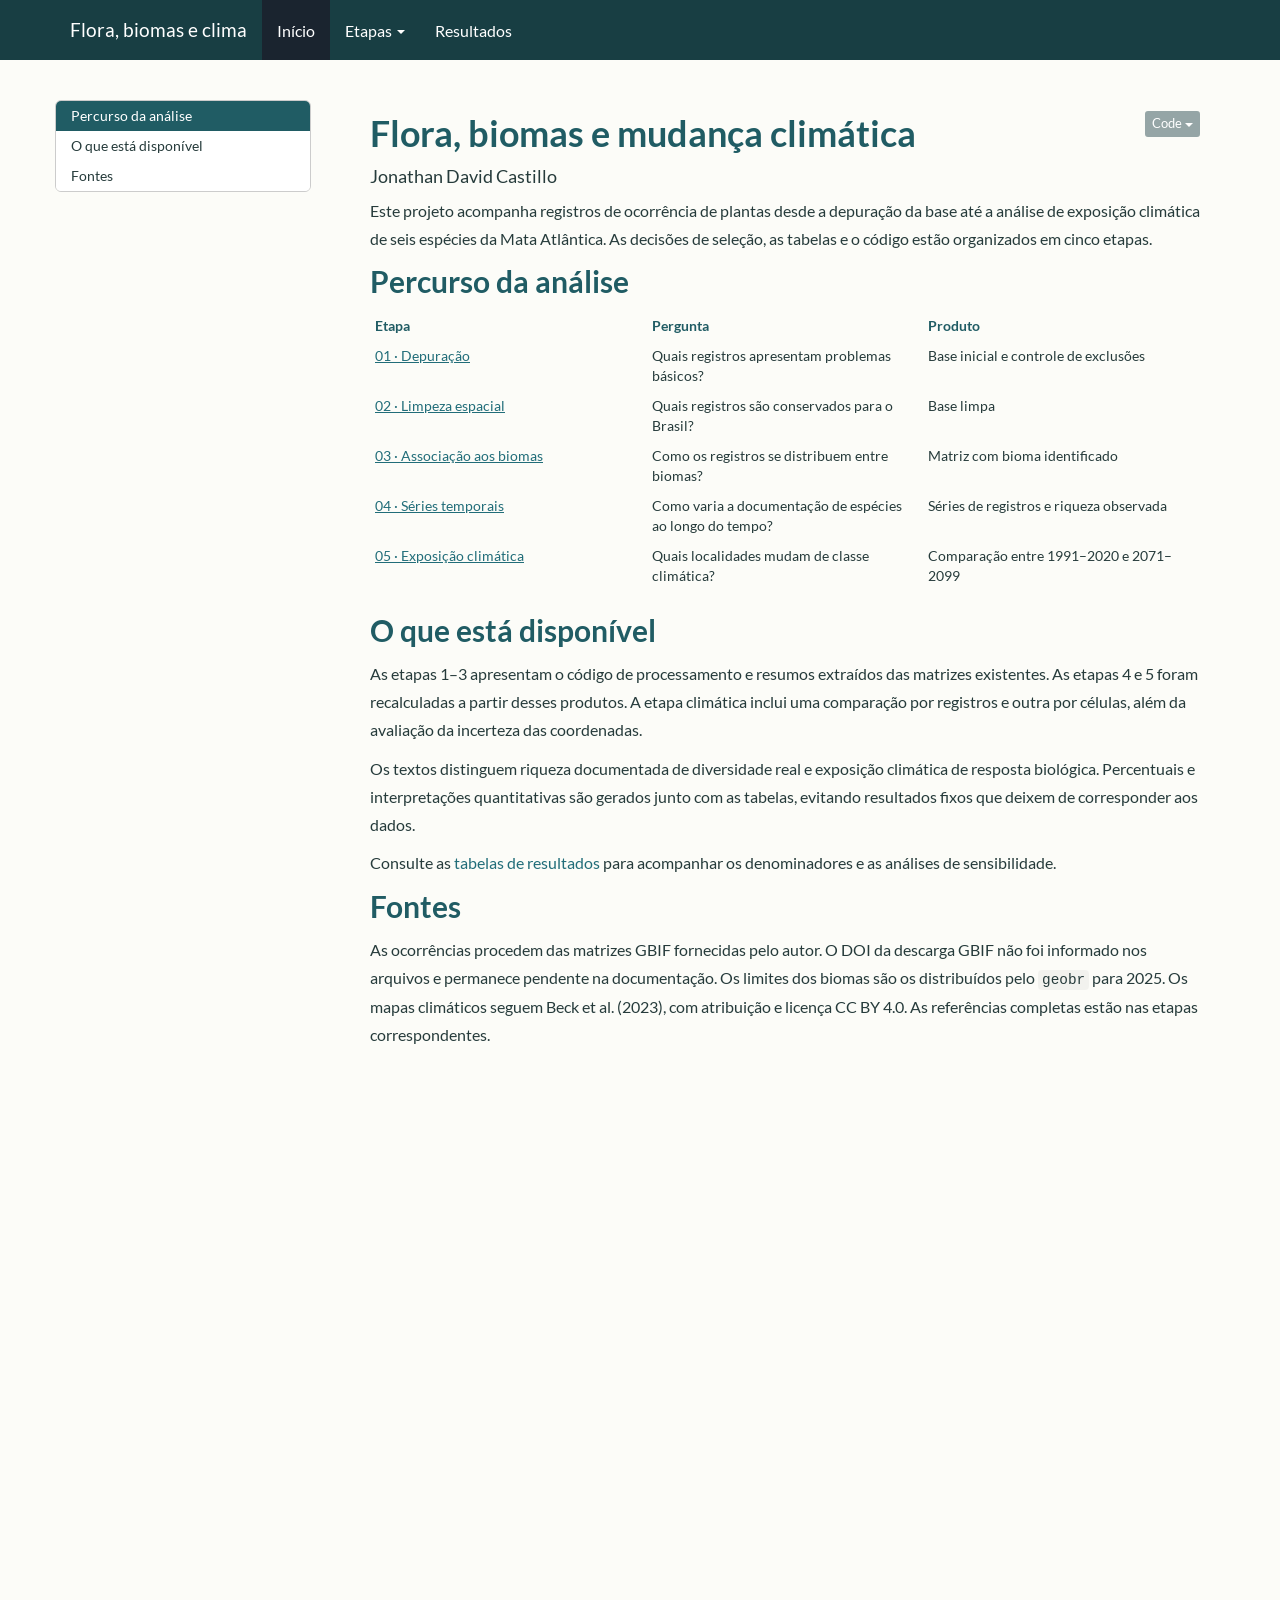
==== docs/index.html @ 3d8b02da "Versao inicial do projeto" ====
<!DOCTYPE html>

<html>

<head>

<meta charset="utf-8" />
<meta name="generator" content="pandoc" />
<meta http-equiv="X-UA-Compatible" content="IE=EDGE" />


<meta name="author" content="Jonathan David Castillo" />


<title>Flora, biomas e mudança climática</title>

<script>// Pandoc 2.9 adds attributes on both header and div. We remove the former (to
// be compatible with the behavior of Pandoc < 2.8).
document.addEventListener('DOMContentLoaded', function(e) {
  var hs = document.querySelectorAll("div.section[class*='level'] > :first-child");
  var i, h, a;
  for (i = 0; i < hs.length; i++) {
    h = hs[i];
    if (!/^h[1-6]$/i.test(h.tagName)) continue;  // it should be a header h1-h6
    a = h.attributes;
    while (a.length > 0) h.removeAttribute(a[0].name);
  }
});
</script>
<script>/*! jQuery v3.6.0 | (c) OpenJS Foundation and other contributors | jquery.org/license */
!function(e,t){"use strict";"object"==typeof module&&"object"==typeof module.exports?module.exports=e.document?t(e,!0):function(e){if(!e.document)throw new Error("jQuery requires a window with a document");return t(e)}:t(e)}("undefined"!=typeof window?window:this,function(C,e){"use strict";var t=[],r=Object.getPrototypeOf,s=t.slice,g=t.flat?function(e){return t.flat.call(e)}:function(e){return t.concat.apply([],e)},u=t.push,i=t.indexOf,n={},o=n.toString,v=n.hasOwnProperty,a=v.toString,l=a.call(Object),y={},m=function(e){return"function"==typeof e&&"number"!=typeof e.nodeType&&"function"!=typeof e.item},x=function(e){return null!=e&&e===e.window},E=C.document,c={type:!0,src:!0,nonce:!0,noModule:!0};function b(e,t,n){var r,i,o=(n=n||E).createElement("script");if(o.text=e,t)for(r in c)(i=t[r]||t.getAttribute&&t.getAttribute(r))&&o.setAttribute(r,i);n.head.appendChild(o).parentNode.removeChild(o)}function w(e){return null==e?e+"":"object"==typeof e||"function"==typeof e?n[o.call(e)]||"object":typeof e}var f="3.6.0",S=function(e,t){return new S.fn.init(e,t)};function p(e){var t=!!e&&"length"in e&&e.length,n=w(e);return!m(e)&&!x(e)&&("array"===n||0===t||"number"==typeof t&&0<t&&t-1 in e)}S.fn=S.prototype={jquery:f,constructor:S,length:0,toArray:function(){return s.call(this)},get:function(e){return null==e?s.call(this):e<0?this[e+this.length]:this[e]},pushStack:function(e){var t=S.merge(this.constructor(),e);return t.prevObject=this,t},each:function(e){return S.each(this,e)},map:function(n){return this.pushStack(S.map(this,function(e,t){return n.call(e,t,e)}))},slice:function(){return this.pushStack(s.apply(this,arguments))},first:function(){return this.eq(0)},last:function(){return this.eq(-1)},even:function(){return this.pushStack(S.grep(this,function(e,t){return(t+1)%2}))},odd:function(){return this.pushStack(S.grep(this,function(e,t){return t%2}))},eq:function(e){var t=this.length,n=+e+(e<0?t:0);return this.pushStack(0<=n&&n<t?[this[n]]:[])},end:function(){return this.prevObject||this.constructor()},push:u,sort:t.sort,splice:t.splice},S.extend=S.fn.extend=function(){var e,t,n,r,i,o,a=arguments[0]||{},s=1,u=arguments.length,l=!1;for("boolean"==typeof a&&(l=a,a=arguments[s]||{},s++),"object"==typeof a||m(a)||(a={}),s===u&&(a=this,s--);s<u;s++)if(null!=(e=arguments[s]))for(t in e)r=e[t],"__proto__"!==t&&a!==r&&(l&&r&&(S.isPlainObject(r)||(i=Array.isArray(r)))?(n=a[t],o=i&&!Array.isArray(n)?[]:i||S.isPlainObject(n)?n:{},i=!1,a[t]=S.extend(l,o,r)):void 0!==r&&(a[t]=r));return a},S.extend({expando:"jQuery"+(f+Math.random()).replace(/\D/g,""),isReady:!0,error:function(e){throw new Error(e)},noop:function(){},isPlainObject:function(e){var t,n;return!(!e||"[object Object]"!==o.call(e))&&(!(t=r(e))||"function"==typeof(n=v.call(t,"constructor")&&t.constructor)&&a.call(n)===l)},isEmptyObject:function(e){var t;for(t in e)return!1;return!0},globalEval:function(e,t,n){b(e,{nonce:t&&t.nonce},n)},each:function(e,t){var n,r=0;if(p(e)){for(n=e.length;r<n;r++)if(!1===t.call(e[r],r,e[r]))break}else for(r in e)if(!1===t.call(e[r],r,e[r]))break;return e},makeArray:function(e,t){var n=t||[];return null!=e&&(p(Object(e))?S.merge(n,"string"==typeof e?[e]:e):u.call(n,e)),n},inArray:function(e,t,n){return null==t?-1:i.call(t,e,n)},merge:function(e,t){for(var n=+t.length,r=0,i=e.length;r<n;r++)e[i++]=t[r];return e.length=i,e},grep:function(e,t,n){for(var r=[],i=0,o=e.length,a=!n;i<o;i++)!t(e[i],i)!==a&&r.push(e[i]);return r},map:function(e,t,n){var r,i,o=0,a=[];if(p(e))for(r=e.length;o<r;o++)null!=(i=t(e[o],o,n))&&a.push(i);else for(o in e)null!=(i=t(e[o],o,n))&&a.push(i);return g(a)},guid:1,support:y}),"function"==typeof Symbol&&(S.fn[Symbol.iterator]=t[Symbol.iterator]),S.each("Boolean Number String Function Array Date RegExp Object Error Symbol".split(" "),function(e,t){n["[object "+t+"]"]=t.toLowerCase()});var d=function(n){var e,d,b,o,i,h,f,g,w,u,l,T,C,a,E,v,s,c,y,S="sizzle"+1*new Date,p=n.document,k=0,r=0,m=ue(),x=ue(),A=ue(),N=ue(),j=function(e,t){return e===t&&(l=!0),0},D={}.hasOwnProperty,t=[],q=t.pop,L=t.push,H=t.push,O=t.slice,P=function(e,t){for(var n=0,r=e.length;n<r;n++)if(e[n]===t)return n;return-1},R="checked|selected|async|autofocus|autoplay|controls|defer|disabled|hidden|ismap|loop|multiple|open|readonly|required|scoped",M="[\\x20\\t\\r\\n\\f]",I="(?:\\\\[\\da-fA-F]{1,6}"+M+"?|\\\\[^\\r\\n\\f]|[\\w-]|[^\0-\\x7f])+",W="\\["+M+"*("+I+")(?:"+M+"*([*^$|!~]?=)"+M+"*(?:'((?:\\\\.|[^\\\\'])*)'|\"((?:\\\\.|[^\\\\\"])*)\"|("+I+"))|)"+M+"*\\]",F=":("+I+")(?:\\((('((?:\\\\.|[^\\\\'])*)'|\"((?:\\\\.|[^\\\\\"])*)\")|((?:\\\\.|[^\\\\()[\\]]|"+W+")*)|.*)\\)|)",B=new RegExp(M+"+","g"),$=new RegExp("^"+M+"+|((?:^|[^\\\\])(?:\\\\.)*)"+M+"+$","g"),_=new RegExp("^"+M+"*,"+M+"*"),z=new RegExp("^"+M+"*([>+~]|"+M+")"+M+"*"),U=new RegExp(M+"|>"),X=new RegExp(F),V=new RegExp("^"+I+"$"),G={ID:new RegExp("^#("+I+")"),CLASS:new RegExp("^\\.("+I+")"),TAG:new RegExp("^("+I+"|[*])"),ATTR:new RegExp("^"+W),PSEUDO:new RegExp("^"+F),CHILD:new RegExp("^:(only|first|last|nth|nth-last)-(child|of-type)(?:\\("+M+"*(even|odd|(([+-]|)(\\d*)n|)"+M+"*(?:([+-]|)"+M+"*(\\d+)|))"+M+"*\\)|)","i"),bool:new RegExp("^(?:"+R+")$","i"),needsContext:new RegExp("^"+M+"*[>+~]|:(even|odd|eq|gt|lt|nth|first|last)(?:\\("+M+"*((?:-\\d)?\\d*)"+M+"*\\)|)(?=[^-]|$)","i")},Y=/HTML$/i,Q=/^(?:input|select|textarea|button)$/i,J=/^h\d$/i,K=/^[^{]+\{\s*\[native \w/,Z=/^(?:#([\w-]+)|(\w+)|\.([\w-]+))$/,ee=/[+~]/,te=new RegExp("\\\\[\\da-fA-F]{1,6}"+M+"?|\\\\([^\\r\\n\\f])","g"),ne=function(e,t){var n="0x"+e.slice(1)-65536;return t||(n<0?String.fromCharCode(n+65536):String.fromCharCode(n>>10|55296,1023&n|56320))},re=/([\0-\x1f\x7f]|^-?\d)|^-$|[^\0-\x1f\x7f-\uFFFF\w-]/g,ie=function(e,t){return t?"\0"===e?"\ufffd":e.slice(0,-1)+"\\"+e.charCodeAt(e.length-1).toString(16)+" ":"\\"+e},oe=function(){T()},ae=be(function(e){return!0===e.disabled&&"fieldset"===e.nodeName.toLowerCase()},{dir:"parentNode",next:"legend"});try{H.apply(t=O.call(p.childNodes),p.childNodes),t[p.childNodes.length].nodeType}catch(e){H={apply:t.length?function(e,t){L.apply(e,O.call(t))}:function(e,t){var n=e.length,r=0;while(e[n++]=t[r++]);e.length=n-1}}}function se(t,e,n,r){var i,o,a,s,u,l,c,f=e&&e.ownerDocument,p=e?e.nodeType:9;if(n=n||[],"string"!=typeof t||!t||1!==p&&9!==p&&11!==p)return n;if(!r&&(T(e),e=e||C,E)){if(11!==p&&(u=Z.exec(t)))if(i=u[1]){if(9===p){if(!(a=e.getElementById(i)))return n;if(a.id===i)return n.push(a),n}else if(f&&(a=f.getElementById(i))&&y(e,a)&&a.id===i)return n.push(a),n}else{if(u[2])return H.apply(n,e.getElementsByTagName(t)),n;if((i=u[3])&&d.getElementsByClassName&&e.getElementsByClassName)return H.apply(n,e.getElementsByClassName(i)),n}if(d.qsa&&!N[t+" "]&&(!v||!v.test(t))&&(1!==p||"object"!==e.nodeName.toLowerCase())){if(c=t,f=e,1===p&&(U.test(t)||z.test(t))){(f=ee.test(t)&&ye(e.parentNode)||e)===e&&d.scope||((s=e.getAttribute("id"))?s=s.replace(re,ie):e.setAttribute("id",s=S)),o=(l=h(t)).length;while(o--)l[o]=(s?"#"+s:":scope")+" "+xe(l[o]);c=l.join(",")}try{return H.apply(n,f.querySelectorAll(c)),n}catch(e){N(t,!0)}finally{s===S&&e.removeAttribute("id")}}}return g(t.replace($,"$1"),e,n,r)}function ue(){var r=[];return function e(t,n){return r.push(t+" ")>b.cacheLength&&delete e[r.shift()],e[t+" "]=n}}function le(e){return e[S]=!0,e}function ce(e){var t=C.createElement("fieldset");try{return!!e(t)}catch(e){return!1}finally{t.parentNode&&t.parentNode.removeChild(t),t=null}}function fe(e,t){var n=e.split("|"),r=n.length;while(r--)b.attrHandle[n[r]]=t}function pe(e,t){var n=t&&e,r=n&&1===e.nodeType&&1===t.nodeType&&e.sourceIndex-t.sourceIndex;if(r)return r;if(n)while(n=n.nextSibling)if(n===t)return-1;return e?1:-1}function de(t){return function(e){return"input"===e.nodeName.toLowerCase()&&e.type===t}}function he(n){return function(e){var t=e.nodeName.toLowerCase();return("input"===t||"button"===t)&&e.type===n}}function ge(t){return function(e){return"form"in e?e.parentNode&&!1===e.disabled?"label"in e?"label"in e.parentNode?e.parentNode.disabled===t:e.disabled===t:e.isDisabled===t||e.isDisabled!==!t&&ae(e)===t:e.disabled===t:"label"in e&&e.disabled===t}}function ve(a){return le(function(o){return o=+o,le(function(e,t){var n,r=a([],e.length,o),i=r.length;while(i--)e[n=r[i]]&&(e[n]=!(t[n]=e[n]))})})}function ye(e){return e&&"undefined"!=typeof e.getElementsByTagName&&e}for(e in d=se.support={},i=se.isXML=function(e){var t=e&&e.namespaceURI,n=e&&(e.ownerDocument||e).documentElement;return!Y.test(t||n&&n.nodeName||"HTML")},T=se.setDocument=function(e){var t,n,r=e?e.ownerDocument||e:p;return r!=C&&9===r.nodeType&&r.documentElement&&(a=(C=r).documentElement,E=!i(C),p!=C&&(n=C.defaultView)&&n.top!==n&&(n.addEventListener?n.addEventListener("unload",oe,!1):n.attachEvent&&n.attachEvent("onunload",oe)),d.scope=ce(function(e){return a.appendChild(e).appendChild(C.createElement("div")),"undefined"!=typeof e.querySelectorAll&&!e.querySelectorAll(":scope fieldset div").length}),d.attributes=ce(function(e){return e.className="i",!e.getAttribute("className")}),d.getElementsByTagName=ce(function(e){return e.appendChild(C.createComment("")),!e.getElementsByTagName("*").length}),d.getElementsByClassName=K.test(C.getElementsByClassName),d.getById=ce(function(e){return a.appendChild(e).id=S,!C.getElementsByName||!C.getElementsByName(S).length}),d.getById?(b.filter.ID=function(e){var t=e.replace(te,ne);return function(e){return e.getAttribute("id")===t}},b.find.ID=function(e,t){if("undefined"!=typeof t.getElementById&&E){var n=t.getElementById(e);return n?[n]:[]}}):(b.filter.ID=function(e){var n=e.replace(te,ne);return function(e){var t="undefined"!=typeof e.getAttributeNode&&e.getAttributeNode("id");return t&&t.value===n}},b.find.ID=function(e,t){if("undefined"!=typeof t.getElementById&&E){var n,r,i,o=t.getElementById(e);if(o){if((n=o.getAttributeNode("id"))&&n.value===e)return[o];i=t.getElementsByName(e),r=0;while(o=i[r++])if((n=o.getAttributeNode("id"))&&n.value===e)return[o]}return[]}}),b.find.TAG=d.getElementsByTagName?function(e,t){return"undefined"!=typeof t.getElementsByTagName?t.getElementsByTagName(e):d.qsa?t.querySelectorAll(e):void 0}:function(e,t){var n,r=[],i=0,o=t.getElementsByTagName(e);if("*"===e){while(n=o[i++])1===n.nodeType&&r.push(n);return r}return o},b.find.CLASS=d.getElementsByClassName&&function(e,t){if("undefined"!=typeof t.getElementsByClassName&&E)return t.getElementsByClassName(e)},s=[],v=[],(d.qsa=K.test(C.querySelectorAll))&&(ce(function(e){var t;a.appendChild(e).innerHTML="<a id='"+S+"'></a><select id='"+S+"-\r\\' msallowcapture=''><option selected=''></option></select>",e.querySelectorAll("[msallowcapture^='']").length&&v.push("[*^$]="+M+"*(?:''|\"\")"),e.querySelectorAll("[selected]").length||v.push("\\["+M+"*(?:value|"+R+")"),e.querySelectorAll("[id~="+S+"-]").length||v.push("~="),(t=C.createElement("input")).setAttribute("name",""),e.appendChild(t),e.querySelectorAll("[name='']").length||v.push("\\["+M+"*name"+M+"*="+M+"*(?:''|\"\")"),e.querySelectorAll(":checked").length||v.push(":checked"),e.querySelectorAll("a#"+S+"+*").length||v.push(".#.+[+~]"),e.querySelectorAll("\\\f"),v.push("[\\r\\n\\f]")}),ce(function(e){e.innerHTML="<a href='' disabled='disabled'></a><select disabled='disabled'><option/></select>";var t=C.createElement("input");t.setAttribute("type","hidden"),e.appendChild(t).setAttribute("name","D"),e.querySelectorAll("[name=d]").length&&v.push("name"+M+"*[*^$|!~]?="),2!==e.querySelectorAll(":enabled").length&&v.push(":enabled",":disabled"),a.appendChild(e).disabled=!0,2!==e.querySelectorAll(":disabled").length&&v.push(":enabled",":disabled"),e.querySelectorAll("*,:x"),v.push(",.*:")})),(d.matchesSelector=K.test(c=a.matches||a.webkitMatchesSelector||a.mozMatchesSelector||a.oMatchesSelector||a.msMatchesSelector))&&ce(function(e){d.disconnectedMatch=c.call(e,"*"),c.call(e,"[s!='']:x"),s.push("!=",F)}),v=v.length&&new RegExp(v.join("|")),s=s.length&&new RegExp(s.join("|")),t=K.test(a.compareDocumentPosition),y=t||K.test(a.contains)?function(e,t){var n=9===e.nodeType?e.documentElement:e,r=t&&t.parentNode;return e===r||!(!r||1!==r.nodeType||!(n.contains?n.contains(r):e.compareDocumentPosition&&16&e.compareDocumentPosition(r)))}:function(e,t){if(t)while(t=t.parentNode)if(t===e)return!0;return!1},j=t?function(e,t){if(e===t)return l=!0,0;var n=!e.compareDocumentPosition-!t.compareDocumentPosition;return n||(1&(n=(e.ownerDocument||e)==(t.ownerDocument||t)?e.compareDocumentPosition(t):1)||!d.sortDetached&&t.compareDocumentPosition(e)===n?e==C||e.ownerDocument==p&&y(p,e)?-1:t==C||t.ownerDocument==p&&y(p,t)?1:u?P(u,e)-P(u,t):0:4&n?-1:1)}:function(e,t){if(e===t)return l=!0,0;var n,r=0,i=e.parentNode,o=t.parentNode,a=[e],s=[t];if(!i||!o)return e==C?-1:t==C?1:i?-1:o?1:u?P(u,e)-P(u,t):0;if(i===o)return pe(e,t);n=e;while(n=n.parentNode)a.unshift(n);n=t;while(n=n.parentNode)s.unshift(n);while(a[r]===s[r])r++;return r?pe(a[r],s[r]):a[r]==p?-1:s[r]==p?1:0}),C},se.matches=function(e,t){return se(e,null,null,t)},se.matchesSelector=function(e,t){if(T(e),d.matchesSelector&&E&&!N[t+" "]&&(!s||!s.test(t))&&(!v||!v.test(t)))try{var n=c.call(e,t);if(n||d.disconnectedMatch||e.document&&11!==e.document.nodeType)return n}catch(e){N(t,!0)}return 0<se(t,C,null,[e]).length},se.contains=function(e,t){return(e.ownerDocument||e)!=C&&T(e),y(e,t)},se.attr=function(e,t){(e.ownerDocument||e)!=C&&T(e);var n=b.attrHandle[t.toLowerCase()],r=n&&D.call(b.attrHandle,t.toLowerCase())?n(e,t,!E):void 0;return void 0!==r?r:d.attributes||!E?e.getAttribute(t):(r=e.getAttributeNode(t))&&r.specified?r.value:null},se.escape=function(e){return(e+"").replace(re,ie)},se.error=function(e){throw new Error("Syntax error, unrecognized expression: "+e)},se.uniqueSort=function(e){var t,n=[],r=0,i=0;if(l=!d.detectDuplicates,u=!d.sortStable&&e.slice(0),e.sort(j),l){while(t=e[i++])t===e[i]&&(r=n.push(i));while(r--)e.splice(n[r],1)}return u=null,e},o=se.getText=function(e){var t,n="",r=0,i=e.nodeType;if(i){if(1===i||9===i||11===i){if("string"==typeof e.textContent)return e.textContent;for(e=e.firstChild;e;e=e.nextSibling)n+=o(e)}else if(3===i||4===i)return e.nodeValue}else while(t=e[r++])n+=o(t);return n},(b=se.selectors={cacheLength:50,createPseudo:le,match:G,attrHandle:{},find:{},relative:{">":{dir:"parentNode",first:!0}," ":{dir:"parentNode"},"+":{dir:"previousSibling",first:!0},"~":{dir:"previousSibling"}},preFilter:{ATTR:function(e){return e[1]=e[1].replace(te,ne),e[3]=(e[3]||e[4]||e[5]||"").replace(te,ne),"~="===e[2]&&(e[3]=" "+e[3]+" "),e.slice(0,4)},CHILD:function(e){return e[1]=e[1].toLowerCase(),"nth"===e[1].slice(0,3)?(e[3]||se.error(e[0]),e[4]=+(e[4]?e[5]+(e[6]||1):2*("even"===e[3]||"odd"===e[3])),e[5]=+(e[7]+e[8]||"odd"===e[3])):e[3]&&se.error(e[0]),e},PSEUDO:function(e){var t,n=!e[6]&&e[2];return G.CHILD.test(e[0])?null:(e[3]?e[2]=e[4]||e[5]||"":n&&X.test(n)&&(t=h(n,!0))&&(t=n.indexOf(")",n.length-t)-n.length)&&(e[0]=e[0].slice(0,t),e[2]=n.slice(0,t)),e.slice(0,3))}},filter:{TAG:function(e){var t=e.replace(te,ne).toLowerCase();return"*"===e?function(){return!0}:function(e){return e.nodeName&&e.nodeName.toLowerCase()===t}},CLASS:function(e){var t=m[e+" "];return t||(t=new RegExp("(^|"+M+")"+e+"("+M+"|$)"))&&m(e,function(e){return t.test("string"==typeof e.className&&e.className||"undefined"!=typeof e.getAttribute&&e.getAttribute("class")||"")})},ATTR:function(n,r,i){return function(e){var t=se.attr(e,n);return null==t?"!="===r:!r||(t+="","="===r?t===i:"!="===r?t!==i:"^="===r?i&&0===t.indexOf(i):"*="===r?i&&-1<t.indexOf(i):"$="===r?i&&t.slice(-i.length)===i:"~="===r?-1<(" "+t.replace(B," ")+" ").indexOf(i):"|="===r&&(t===i||t.slice(0,i.length+1)===i+"-"))}},CHILD:function(h,e,t,g,v){var y="nth"!==h.slice(0,3),m="last"!==h.slice(-4),x="of-type"===e;return 1===g&&0===v?function(e){return!!e.parentNode}:function(e,t,n){var r,i,o,a,s,u,l=y!==m?"nextSibling":"previousSibling",c=e.parentNode,f=x&&e.nodeName.toLowerCase(),p=!n&&!x,d=!1;if(c){if(y){while(l){a=e;while(a=a[l])if(x?a.nodeName.toLowerCase()===f:1===a.nodeType)return!1;u=l="only"===h&&!u&&"nextSibling"}return!0}if(u=[m?c.firstChild:c.lastChild],m&&p){d=(s=(r=(i=(o=(a=c)[S]||(a[S]={}))[a.uniqueID]||(o[a.uniqueID]={}))[h]||[])[0]===k&&r[1])&&r[2],a=s&&c.childNodes[s];while(a=++s&&a&&a[l]||(d=s=0)||u.pop())if(1===a.nodeType&&++d&&a===e){i[h]=[k,s,d];break}}else if(p&&(d=s=(r=(i=(o=(a=e)[S]||(a[S]={}))[a.uniqueID]||(o[a.uniqueID]={}))[h]||[])[0]===k&&r[1]),!1===d)while(a=++s&&a&&a[l]||(d=s=0)||u.pop())if((x?a.nodeName.toLowerCase()===f:1===a.nodeType)&&++d&&(p&&((i=(o=a[S]||(a[S]={}))[a.uniqueID]||(o[a.uniqueID]={}))[h]=[k,d]),a===e))break;return(d-=v)===g||d%g==0&&0<=d/g}}},PSEUDO:function(e,o){var t,a=b.pseudos[e]||b.setFilters[e.toLowerCase()]||se.error("unsupported pseudo: "+e);return a[S]?a(o):1<a.length?(t=[e,e,"",o],b.setFilters.hasOwnProperty(e.toLowerCase())?le(function(e,t){var n,r=a(e,o),i=r.length;while(i--)e[n=P(e,r[i])]=!(t[n]=r[i])}):function(e){return a(e,0,t)}):a}},pseudos:{not:le(function(e){var r=[],i=[],s=f(e.replace($,"$1"));return s[S]?le(function(e,t,n,r){var i,o=s(e,null,r,[]),a=e.length;while(a--)(i=o[a])&&(e[a]=!(t[a]=i))}):function(e,t,n){return r[0]=e,s(r,null,n,i),r[0]=null,!i.pop()}}),has:le(function(t){return function(e){return 0<se(t,e).length}}),contains:le(function(t){return t=t.replace(te,ne),function(e){return-1<(e.textContent||o(e)).indexOf(t)}}),lang:le(function(n){return V.test(n||"")||se.error("unsupported lang: "+n),n=n.replace(te,ne).toLowerCase(),function(e){var t;do{if(t=E?e.lang:e.getAttribute("xml:lang")||e.getAttribute("lang"))return(t=t.toLowerCase())===n||0===t.indexOf(n+"-")}while((e=e.parentNode)&&1===e.nodeType);return!1}}),target:function(e){var t=n.location&&n.location.hash;return t&&t.slice(1)===e.id},root:function(e){return e===a},focus:function(e){return e===C.activeElement&&(!C.hasFocus||C.hasFocus())&&!!(e.type||e.href||~e.tabIndex)},enabled:ge(!1),disabled:ge(!0),checked:function(e){var t=e.nodeName.toLowerCase();return"input"===t&&!!e.checked||"option"===t&&!!e.selected},selected:function(e){return e.parentNode&&e.parentNode.selectedIndex,!0===e.selected},empty:function(e){for(e=e.firstChild;e;e=e.nextSibling)if(e.nodeType<6)return!1;return!0},parent:function(e){return!b.pseudos.empty(e)},header:function(e){return J.test(e.nodeName)},input:function(e){return Q.test(e.nodeName)},button:function(e){var t=e.nodeName.toLowerCase();return"input"===t&&"button"===e.type||"button"===t},text:function(e){var t;return"input"===e.nodeName.toLowerCase()&&"text"===e.type&&(null==(t=e.getAttribute("type"))||"text"===t.toLowerCase())},first:ve(function(){return[0]}),last:ve(function(e,t){return[t-1]}),eq:ve(function(e,t,n){return[n<0?n+t:n]}),even:ve(function(e,t){for(var n=0;n<t;n+=2)e.push(n);return e}),odd:ve(function(e,t){for(var n=1;n<t;n+=2)e.push(n);return e}),lt:ve(function(e,t,n){for(var r=n<0?n+t:t<n?t:n;0<=--r;)e.push(r);return e}),gt:ve(function(e,t,n){for(var r=n<0?n+t:n;++r<t;)e.push(r);return e})}}).pseudos.nth=b.pseudos.eq,{radio:!0,checkbox:!0,file:!0,password:!0,image:!0})b.pseudos[e]=de(e);for(e in{submit:!0,reset:!0})b.pseudos[e]=he(e);function me(){}function xe(e){for(var t=0,n=e.length,r="";t<n;t++)r+=e[t].value;return r}function be(s,e,t){var u=e.dir,l=e.next,c=l||u,f=t&&"parentNode"===c,p=r++;return e.first?function(e,t,n){while(e=e[u])if(1===e.nodeType||f)return s(e,t,n);return!1}:function(e,t,n){var r,i,o,a=[k,p];if(n){while(e=e[u])if((1===e.nodeType||f)&&s(e,t,n))return!0}else while(e=e[u])if(1===e.nodeType||f)if(i=(o=e[S]||(e[S]={}))[e.uniqueID]||(o[e.uniqueID]={}),l&&l===e.nodeName.toLowerCase())e=e[u]||e;else{if((r=i[c])&&r[0]===k&&r[1]===p)return a[2]=r[2];if((i[c]=a)[2]=s(e,t,n))return!0}return!1}}function we(i){return 1<i.length?function(e,t,n){var r=i.length;while(r--)if(!i[r](e,t,n))return!1;return!0}:i[0]}function Te(e,t,n,r,i){for(var o,a=[],s=0,u=e.length,l=null!=t;s<u;s++)(o=e[s])&&(n&&!n(o,r,i)||(a.push(o),l&&t.push(s)));return a}function Ce(d,h,g,v,y,e){return v&&!v[S]&&(v=Ce(v)),y&&!y[S]&&(y=Ce(y,e)),le(function(e,t,n,r){var i,o,a,s=[],u=[],l=t.length,c=e||function(e,t,n){for(var r=0,i=t.length;r<i;r++)se(e,t[r],n);return n}(h||"*",n.nodeType?[n]:n,[]),f=!d||!e&&h?c:Te(c,s,d,n,r),p=g?y||(e?d:l||v)?[]:t:f;if(g&&g(f,p,n,r),v){i=Te(p,u),v(i,[],n,r),o=i.length;while(o--)(a=i[o])&&(p[u[o]]=!(f[u[o]]=a))}if(e){if(y||d){if(y){i=[],o=p.length;while(o--)(a=p[o])&&i.push(f[o]=a);y(null,p=[],i,r)}o=p.length;while(o--)(a=p[o])&&-1<(i=y?P(e,a):s[o])&&(e[i]=!(t[i]=a))}}else p=Te(p===t?p.splice(l,p.length):p),y?y(null,t,p,r):H.apply(t,p)})}function Ee(e){for(var i,t,n,r=e.length,o=b.relative[e[0].type],a=o||b.relative[" "],s=o?1:0,u=be(function(e){return e===i},a,!0),l=be(function(e){return-1<P(i,e)},a,!0),c=[function(e,t,n){var r=!o&&(n||t!==w)||((i=t).nodeType?u(e,t,n):l(e,t,n));return i=null,r}];s<r;s++)if(t=b.relative[e[s].type])c=[be(we(c),t)];else{if((t=b.filter[e[s].type].apply(null,e[s].matches))[S]){for(n=++s;n<r;n++)if(b.relative[e[n].type])break;return Ce(1<s&&we(c),1<s&&xe(e.slice(0,s-1).concat({value:" "===e[s-2].type?"*":""})).replace($,"$1"),t,s<n&&Ee(e.slice(s,n)),n<r&&Ee(e=e.slice(n)),n<r&&xe(e))}c.push(t)}return we(c)}return me.prototype=b.filters=b.pseudos,b.setFilters=new me,h=se.tokenize=function(e,t){var n,r,i,o,a,s,u,l=x[e+" "];if(l)return t?0:l.slice(0);a=e,s=[],u=b.preFilter;while(a){for(o in n&&!(r=_.exec(a))||(r&&(a=a.slice(r[0].length)||a),s.push(i=[])),n=!1,(r=z.exec(a))&&(n=r.shift(),i.push({value:n,type:r[0].replace($," ")}),a=a.slice(n.length)),b.filter)!(r=G[o].exec(a))||u[o]&&!(r=u[o](r))||(n=r.shift(),i.push({value:n,type:o,matches:r}),a=a.slice(n.length));if(!n)break}return t?a.length:a?se.error(e):x(e,s).slice(0)},f=se.compile=function(e,t){var n,v,y,m,x,r,i=[],o=[],a=A[e+" "];if(!a){t||(t=h(e)),n=t.length;while(n--)(a=Ee(t[n]))[S]?i.push(a):o.push(a);(a=A(e,(v=o,m=0<(y=i).length,x=0<v.length,r=function(e,t,n,r,i){var o,a,s,u=0,l="0",c=e&&[],f=[],p=w,d=e||x&&b.find.TAG("*",i),h=k+=null==p?1:Math.random()||.1,g=d.length;for(i&&(w=t==C||t||i);l!==g&&null!=(o=d[l]);l++){if(x&&o){a=0,t||o.ownerDocument==C||(T(o),n=!E);while(s=v[a++])if(s(o,t||C,n)){r.push(o);break}i&&(k=h)}m&&((o=!s&&o)&&u--,e&&c.push(o))}if(u+=l,m&&l!==u){a=0;while(s=y[a++])s(c,f,t,n);if(e){if(0<u)while(l--)c[l]||f[l]||(f[l]=q.call(r));f=Te(f)}H.apply(r,f),i&&!e&&0<f.length&&1<u+y.length&&se.uniqueSort(r)}return i&&(k=h,w=p),c},m?le(r):r))).selector=e}return a},g=se.select=function(e,t,n,r){var i,o,a,s,u,l="function"==typeof e&&e,c=!r&&h(e=l.selector||e);if(n=n||[],1===c.length){if(2<(o=c[0]=c[0].slice(0)).length&&"ID"===(a=o[0]).type&&9===t.nodeType&&E&&b.relative[o[1].type]){if(!(t=(b.find.ID(a.matches[0].replace(te,ne),t)||[])[0]))return n;l&&(t=t.parentNode),e=e.slice(o.shift().value.length)}i=G.needsContext.test(e)?0:o.length;while(i--){if(a=o[i],b.relative[s=a.type])break;if((u=b.find[s])&&(r=u(a.matches[0].replace(te,ne),ee.test(o[0].type)&&ye(t.parentNode)||t))){if(o.splice(i,1),!(e=r.length&&xe(o)))return H.apply(n,r),n;break}}}return(l||f(e,c))(r,t,!E,n,!t||ee.test(e)&&ye(t.parentNode)||t),n},d.sortStable=S.split("").sort(j).join("")===S,d.detectDuplicates=!!l,T(),d.sortDetached=ce(function(e){return 1&e.compareDocumentPosition(C.createElement("fieldset"))}),ce(function(e){return e.innerHTML="<a href='#'></a>","#"===e.firstChild.getAttribute("href")})||fe("type|href|height|width",function(e,t,n){if(!n)return e.getAttribute(t,"type"===t.toLowerCase()?1:2)}),d.attributes&&ce(function(e){return e.innerHTML="<input/>",e.firstChild.setAttribute("value",""),""===e.firstChild.getAttribute("value")})||fe("value",function(e,t,n){if(!n&&"input"===e.nodeName.toLowerCase())return e.defaultValue}),ce(function(e){return null==e.getAttribute("disabled")})||fe(R,function(e,t,n){var r;if(!n)return!0===e[t]?t.toLowerCase():(r=e.getAttributeNode(t))&&r.specified?r.value:null}),se}(C);S.find=d,S.expr=d.selectors,S.expr[":"]=S.expr.pseudos,S.uniqueSort=S.unique=d.uniqueSort,S.text=d.getText,S.isXMLDoc=d.isXML,S.contains=d.contains,S.escapeSelector=d.escape;var h=function(e,t,n){var r=[],i=void 0!==n;while((e=e[t])&&9!==e.nodeType)if(1===e.nodeType){if(i&&S(e).is(n))break;r.push(e)}return r},T=function(e,t){for(var n=[];e;e=e.nextSibling)1===e.nodeType&&e!==t&&n.push(e);return n},k=S.expr.match.needsContext;function A(e,t){return e.nodeName&&e.nodeName.toLowerCase()===t.toLowerCase()}var N=/^<([a-z][^\/\0>:\x20\t\r\n\f]*)[\x20\t\r\n\f]*\/?>(?:<\/\1>|)$/i;function j(e,n,r){return m(n)?S.grep(e,function(e,t){return!!n.call(e,t,e)!==r}):n.nodeType?S.grep(e,function(e){return e===n!==r}):"string"!=typeof n?S.grep(e,function(e){return-1<i.call(n,e)!==r}):S.filter(n,e,r)}S.filter=function(e,t,n){var r=t[0];return n&&(e=":not("+e+")"),1===t.length&&1===r.nodeType?S.find.matchesSelector(r,e)?[r]:[]:S.find.matches(e,S.grep(t,function(e){return 1===e.nodeType}))},S.fn.extend({find:function(e){var t,n,r=this.length,i=this;if("string"!=typeof e)return this.pushStack(S(e).filter(function(){for(t=0;t<r;t++)if(S.contains(i[t],this))return!0}));for(n=this.pushStack([]),t=0;t<r;t++)S.find(e,i[t],n);return 1<r?S.uniqueSort(n):n},filter:function(e){return this.pushStack(j(this,e||[],!1))},not:function(e){return this.pushStack(j(this,e||[],!0))},is:function(e){return!!j(this,"string"==typeof e&&k.test(e)?S(e):e||[],!1).length}});var D,q=/^(?:\s*(<[\w\W]+>)[^>]*|#([\w-]+))$/;(S.fn.init=function(e,t,n){var r,i;if(!e)return this;if(n=n||D,"string"==typeof e){if(!(r="<"===e[0]&&">"===e[e.length-1]&&3<=e.length?[null,e,null]:q.exec(e))||!r[1]&&t)return!t||t.jquery?(t||n).find(e):this.constructor(t).find(e);if(r[1]){if(t=t instanceof S?t[0]:t,S.merge(this,S.parseHTML(r[1],t&&t.nodeType?t.ownerDocument||t:E,!0)),N.test(r[1])&&S.isPlainObject(t))for(r in t)m(this[r])?this[r](t[r]):this.attr(r,t[r]);return this}return(i=E.getElementById(r[2]))&&(this[0]=i,this.length=1),this}return e.nodeType?(this[0]=e,this.length=1,this):m(e)?void 0!==n.ready?n.ready(e):e(S):S.makeArray(e,this)}).prototype=S.fn,D=S(E);var L=/^(?:parents|prev(?:Until|All))/,H={children:!0,contents:!0,next:!0,prev:!0};function O(e,t){while((e=e[t])&&1!==e.nodeType);return e}S.fn.extend({has:function(e){var t=S(e,this),n=t.length;return this.filter(function(){for(var e=0;e<n;e++)if(S.contains(this,t[e]))return!0})},closest:function(e,t){var n,r=0,i=this.length,o=[],a="string"!=typeof e&&S(e);if(!k.test(e))for(;r<i;r++)for(n=this[r];n&&n!==t;n=n.parentNode)if(n.nodeType<11&&(a?-1<a.index(n):1===n.nodeType&&S.find.matchesSelector(n,e))){o.push(n);break}return this.pushStack(1<o.length?S.uniqueSort(o):o)},index:function(e){return e?"string"==typeof e?i.call(S(e),this[0]):i.call(this,e.jquery?e[0]:e):this[0]&&this[0].parentNode?this.first().prevAll().length:-1},add:function(e,t){return this.pushStack(S.uniqueSort(S.merge(this.get(),S(e,t))))},addBack:function(e){return this.add(null==e?this.prevObject:this.prevObject.filter(e))}}),S.each({parent:function(e){var t=e.parentNode;return t&&11!==t.nodeType?t:null},parents:function(e){return h(e,"parentNode")},parentsUntil:function(e,t,n){return h(e,"parentNode",n)},next:function(e){return O(e,"nextSibling")},prev:function(e){return O(e,"previousSibling")},nextAll:function(e){return h(e,"nextSibling")},prevAll:function(e){return h(e,"previousSibling")},nextUntil:function(e,t,n){return h(e,"nextSibling",n)},prevUntil:function(e,t,n){return h(e,"previousSibling",n)},siblings:function(e){return T((e.parentNode||{}).firstChild,e)},children:function(e){return T(e.firstChild)},contents:function(e){return null!=e.contentDocument&&r(e.contentDocument)?e.contentDocument:(A(e,"template")&&(e=e.content||e),S.merge([],e.childNodes))}},function(r,i){S.fn[r]=function(e,t){var n=S.map(this,i,e);return"Until"!==r.slice(-5)&&(t=e),t&&"string"==typeof t&&(n=S.filter(t,n)),1<this.length&&(H[r]||S.uniqueSort(n),L.test(r)&&n.reverse()),this.pushStack(n)}});var P=/[^\x20\t\r\n\f]+/g;function R(e){return e}function M(e){throw e}function I(e,t,n,r){var i;try{e&&m(i=e.promise)?i.call(e).done(t).fail(n):e&&m(i=e.then)?i.call(e,t,n):t.apply(void 0,[e].slice(r))}catch(e){n.apply(void 0,[e])}}S.Callbacks=function(r){var e,n;r="string"==typeof r?(e=r,n={},S.each(e.match(P)||[],function(e,t){n[t]=!0}),n):S.extend({},r);var i,t,o,a,s=[],u=[],l=-1,c=function(){for(a=a||r.once,o=i=!0;u.length;l=-1){t=u.shift();while(++l<s.length)!1===s[l].apply(t[0],t[1])&&r.stopOnFalse&&(l=s.length,t=!1)}r.memory||(t=!1),i=!1,a&&(s=t?[]:"")},f={add:function(){return s&&(t&&!i&&(l=s.length-1,u.push(t)),function n(e){S.each(e,function(e,t){m(t)?r.unique&&f.has(t)||s.push(t):t&&t.length&&"string"!==w(t)&&n(t)})}(arguments),t&&!i&&c()),this},remove:function(){return S.each(arguments,function(e,t){var n;while(-1<(n=S.inArray(t,s,n)))s.splice(n,1),n<=l&&l--}),this},has:function(e){return e?-1<S.inArray(e,s):0<s.length},empty:function(){return s&&(s=[]),this},disable:function(){return a=u=[],s=t="",this},disabled:function(){return!s},lock:function(){return a=u=[],t||i||(s=t=""),this},locked:function(){return!!a},fireWith:function(e,t){return a||(t=[e,(t=t||[]).slice?t.slice():t],u.push(t),i||c()),this},fire:function(){return f.fireWith(this,arguments),this},fired:function(){return!!o}};return f},S.extend({Deferred:function(e){var o=[["notify","progress",S.Callbacks("memory"),S.Callbacks("memory"),2],["resolve","done",S.Callbacks("once memory"),S.Callbacks("once memory"),0,"resolved"],["reject","fail",S.Callbacks("once memory"),S.Callbacks("once memory"),1,"rejected"]],i="pending",a={state:function(){return i},always:function(){return s.done(arguments).fail(arguments),this},"catch":function(e){return a.then(null,e)},pipe:function(){var i=arguments;return S.Deferred(function(r){S.each(o,function(e,t){var n=m(i[t[4]])&&i[t[4]];s[t[1]](function(){var e=n&&n.apply(this,arguments);e&&m(e.promise)?e.promise().progress(r.notify).done(r.resolve).fail(r.reject):r[t[0]+"With"](this,n?[e]:arguments)})}),i=null}).promise()},then:function(t,n,r){var u=0;function l(i,o,a,s){return function(){var n=this,r=arguments,e=function(){var e,t;if(!(i<u)){if((e=a.apply(n,r))===o.promise())throw new TypeError("Thenable self-resolution");t=e&&("object"==typeof e||"function"==typeof e)&&e.then,m(t)?s?t.call(e,l(u,o,R,s),l(u,o,M,s)):(u++,t.call(e,l(u,o,R,s),l(u,o,M,s),l(u,o,R,o.notifyWith))):(a!==R&&(n=void 0,r=[e]),(s||o.resolveWith)(n,r))}},t=s?e:function(){try{e()}catch(e){S.Deferred.exceptionHook&&S.Deferred.exceptionHook(e,t.stackTrace),u<=i+1&&(a!==M&&(n=void 0,r=[e]),o.rejectWith(n,r))}};i?t():(S.Deferred.getStackHook&&(t.stackTrace=S.Deferred.getStackHook()),C.setTimeout(t))}}return S.Deferred(function(e){o[0][3].add(l(0,e,m(r)?r:R,e.notifyWith)),o[1][3].add(l(0,e,m(t)?t:R)),o[2][3].add(l(0,e,m(n)?n:M))}).promise()},promise:function(e){return null!=e?S.extend(e,a):a}},s={};return S.each(o,function(e,t){var n=t[2],r=t[5];a[t[1]]=n.add,r&&n.add(function(){i=r},o[3-e][2].disable,o[3-e][3].disable,o[0][2].lock,o[0][3].lock),n.add(t[3].fire),s[t[0]]=function(){return s[t[0]+"With"](this===s?void 0:this,arguments),this},s[t[0]+"With"]=n.fireWith}),a.promise(s),e&&e.call(s,s),s},when:function(e){var n=arguments.length,t=n,r=Array(t),i=s.call(arguments),o=S.Deferred(),a=function(t){return function(e){r[t]=this,i[t]=1<arguments.length?s.call(arguments):e,--n||o.resolveWith(r,i)}};if(n<=1&&(I(e,o.done(a(t)).resolve,o.reject,!n),"pending"===o.state()||m(i[t]&&i[t].then)))return o.then();while(t--)I(i[t],a(t),o.reject);return o.promise()}});var W=/^(Eval|Internal|Range|Reference|Syntax|Type|URI)Error$/;S.Deferred.exceptionHook=function(e,t){C.console&&C.console.warn&&e&&W.test(e.name)&&C.console.warn("jQuery.Deferred exception: "+e.message,e.stack,t)},S.readyException=function(e){C.setTimeout(function(){throw e})};var F=S.Deferred();function B(){E.removeEventListener("DOMContentLoaded",B),C.removeEventListener("load",B),S.ready()}S.fn.ready=function(e){return F.then(e)["catch"](function(e){S.readyException(e)}),this},S.extend({isReady:!1,readyWait:1,ready:function(e){(!0===e?--S.readyWait:S.isReady)||(S.isReady=!0)!==e&&0<--S.readyWait||F.resolveWith(E,[S])}}),S.ready.then=F.then,"complete"===E.readyState||"loading"!==E.readyState&&!E.documentElement.doScroll?C.setTimeout(S.ready):(E.addEventListener("DOMContentLoaded",B),C.addEventListener("load",B));var $=function(e,t,n,r,i,o,a){var s=0,u=e.length,l=null==n;if("object"===w(n))for(s in i=!0,n)$(e,t,s,n[s],!0,o,a);else if(void 0!==r&&(i=!0,m(r)||(a=!0),l&&(a?(t.call(e,r),t=null):(l=t,t=function(e,t,n){return l.call(S(e),n)})),t))for(;s<u;s++)t(e[s],n,a?r:r.call(e[s],s,t(e[s],n)));return i?e:l?t.call(e):u?t(e[0],n):o},_=/^-ms-/,z=/-([a-z])/g;function U(e,t){return t.toUpperCase()}function X(e){return e.replace(_,"ms-").replace(z,U)}var V=function(e){return 1===e.nodeType||9===e.nodeType||!+e.nodeType};function G(){this.expando=S.expando+G.uid++}G.uid=1,G.prototype={cache:function(e){var t=e[this.expando];return t||(t={},V(e)&&(e.nodeType?e[this.expando]=t:Object.defineProperty(e,this.expando,{value:t,configurable:!0}))),t},set:function(e,t,n){var r,i=this.cache(e);if("string"==typeof t)i[X(t)]=n;else for(r in t)i[X(r)]=t[r];return i},get:function(e,t){return void 0===t?this.cache(e):e[this.expando]&&e[this.expando][X(t)]},access:function(e,t,n){return void 0===t||t&&"string"==typeof t&&void 0===n?this.get(e,t):(this.set(e,t,n),void 0!==n?n:t)},remove:function(e,t){var n,r=e[this.expando];if(void 0!==r){if(void 0!==t){n=(t=Array.isArray(t)?t.map(X):(t=X(t))in r?[t]:t.match(P)||[]).length;while(n--)delete r[t[n]]}(void 0===t||S.isEmptyObject(r))&&(e.nodeType?e[this.expando]=void 0:delete e[this.expando])}},hasData:function(e){var t=e[this.expando];return void 0!==t&&!S.isEmptyObject(t)}};var Y=new G,Q=new G,J=/^(?:\{[\w\W]*\}|\[[\w\W]*\])$/,K=/[A-Z]/g;function Z(e,t,n){var r,i;if(void 0===n&&1===e.nodeType)if(r="data-"+t.replace(K,"-$&").toLowerCase(),"string"==typeof(n=e.getAttribute(r))){try{n="true"===(i=n)||"false"!==i&&("null"===i?null:i===+i+""?+i:J.test(i)?JSON.parse(i):i)}catch(e){}Q.set(e,t,n)}else n=void 0;return n}S.extend({hasData:function(e){return Q.hasData(e)||Y.hasData(e)},data:function(e,t,n){return Q.access(e,t,n)},removeData:function(e,t){Q.remove(e,t)},_data:function(e,t,n){return Y.access(e,t,n)},_removeData:function(e,t){Y.remove(e,t)}}),S.fn.extend({data:function(n,e){var t,r,i,o=this[0],a=o&&o.attributes;if(void 0===n){if(this.length&&(i=Q.get(o),1===o.nodeType&&!Y.get(o,"hasDataAttrs"))){t=a.length;while(t--)a[t]&&0===(r=a[t].name).indexOf("data-")&&(r=X(r.slice(5)),Z(o,r,i[r]));Y.set(o,"hasDataAttrs",!0)}return i}return"object"==typeof n?this.each(function(){Q.set(this,n)}):$(this,function(e){var t;if(o&&void 0===e)return void 0!==(t=Q.get(o,n))?t:void 0!==(t=Z(o,n))?t:void 0;this.each(function(){Q.set(this,n,e)})},null,e,1<arguments.length,null,!0)},removeData:function(e){return this.each(function(){Q.remove(this,e)})}}),S.extend({queue:function(e,t,n){var r;if(e)return t=(t||"fx")+"queue",r=Y.get(e,t),n&&(!r||Array.isArray(n)?r=Y.access(e,t,S.makeArray(n)):r.push(n)),r||[]},dequeue:function(e,t){t=t||"fx";var n=S.queue(e,t),r=n.length,i=n.shift(),o=S._queueHooks(e,t);"inprogress"===i&&(i=n.shift(),r--),i&&("fx"===t&&n.unshift("inprogress"),delete o.stop,i.call(e,function(){S.dequeue(e,t)},o)),!r&&o&&o.empty.fire()},_queueHooks:function(e,t){var n=t+"queueHooks";return Y.get(e,n)||Y.access(e,n,{empty:S.Callbacks("once memory").add(function(){Y.remove(e,[t+"queue",n])})})}}),S.fn.extend({queue:function(t,n){var e=2;return"string"!=typeof t&&(n=t,t="fx",e--),arguments.length<e?S.queue(this[0],t):void 0===n?this:this.each(function(){var e=S.queue(this,t,n);S._queueHooks(this,t),"fx"===t&&"inprogress"!==e[0]&&S.dequeue(this,t)})},dequeue:function(e){return this.each(function(){S.dequeue(this,e)})},clearQueue:function(e){return this.queue(e||"fx",[])},promise:function(e,t){var n,r=1,i=S.Deferred(),o=this,a=this.length,s=function(){--r||i.resolveWith(o,[o])};"string"!=typeof e&&(t=e,e=void 0),e=e||"fx";while(a--)(n=Y.get(o[a],e+"queueHooks"))&&n.empty&&(r++,n.empty.add(s));return s(),i.promise(t)}});var ee=/[+-]?(?:\d*\.|)\d+(?:[eE][+-]?\d+|)/.source,te=new RegExp("^(?:([+-])=|)("+ee+")([a-z%]*)$","i"),ne=["Top","Right","Bottom","Left"],re=E.documentElement,ie=function(e){return S.contains(e.ownerDocument,e)},oe={composed:!0};re.getRootNode&&(ie=function(e){return S.contains(e.ownerDocument,e)||e.getRootNode(oe)===e.ownerDocument});var ae=function(e,t){return"none"===(e=t||e).style.display||""===e.style.display&&ie(e)&&"none"===S.css(e,"display")};function se(e,t,n,r){var i,o,a=20,s=r?function(){return r.cur()}:function(){return S.css(e,t,"")},u=s(),l=n&&n[3]||(S.cssNumber[t]?"":"px"),c=e.nodeType&&(S.cssNumber[t]||"px"!==l&&+u)&&te.exec(S.css(e,t));if(c&&c[3]!==l){u/=2,l=l||c[3],c=+u||1;while(a--)S.style(e,t,c+l),(1-o)*(1-(o=s()/u||.5))<=0&&(a=0),c/=o;c*=2,S.style(e,t,c+l),n=n||[]}return n&&(c=+c||+u||0,i=n[1]?c+(n[1]+1)*n[2]:+n[2],r&&(r.unit=l,r.start=c,r.end=i)),i}var ue={};function le(e,t){for(var n,r,i,o,a,s,u,l=[],c=0,f=e.length;c<f;c++)(r=e[c]).style&&(n=r.style.display,t?("none"===n&&(l[c]=Y.get(r,"display")||null,l[c]||(r.style.display="")),""===r.style.display&&ae(r)&&(l[c]=(u=a=o=void 0,a=(i=r).ownerDocument,s=i.nodeName,(u=ue[s])||(o=a.body.appendChild(a.createElement(s)),u=S.css(o,"display"),o.parentNode.removeChild(o),"none"===u&&(u="block"),ue[s]=u)))):"none"!==n&&(l[c]="none",Y.set(r,"display",n)));for(c=0;c<f;c++)null!=l[c]&&(e[c].style.display=l[c]);return e}S.fn.extend({show:function(){return le(this,!0)},hide:function(){return le(this)},toggle:function(e){return"boolean"==typeof e?e?this.show():this.hide():this.each(function(){ae(this)?S(this).show():S(this).hide()})}});var ce,fe,pe=/^(?:checkbox|radio)$/i,de=/<([a-z][^\/\0>\x20\t\r\n\f]*)/i,he=/^$|^module$|\/(?:java|ecma)script/i;ce=E.createDocumentFragment().appendChild(E.createElement("div")),(fe=E.createElement("input")).setAttribute("type","radio"),fe.setAttribute("checked","checked"),fe.setAttribute("name","t"),ce.appendChild(fe),y.checkClone=ce.cloneNode(!0).cloneNode(!0).lastChild.checked,ce.innerHTML="<textarea>x</textarea>",y.noCloneChecked=!!ce.cloneNode(!0).lastChild.defaultValue,ce.innerHTML="<option></option>",y.option=!!ce.lastChild;var ge={thead:[1,"<table>","</table>"],col:[2,"<table><colgroup>","</colgroup></table>"],tr:[2,"<table><tbody>","</tbody></table>"],td:[3,"<table><tbody><tr>","</tr></tbody></table>"],_default:[0,"",""]};function ve(e,t){var n;return n="undefined"!=typeof e.getElementsByTagName?e.getElementsByTagName(t||"*"):"undefined"!=typeof e.querySelectorAll?e.querySelectorAll(t||"*"):[],void 0===t||t&&A(e,t)?S.merge([e],n):n}function ye(e,t){for(var n=0,r=e.length;n<r;n++)Y.set(e[n],"globalEval",!t||Y.get(t[n],"globalEval"))}ge.tbody=ge.tfoot=ge.colgroup=ge.caption=ge.thead,ge.th=ge.td,y.option||(ge.optgroup=ge.option=[1,"<select multiple='multiple'>","</select>"]);var me=/<|&#?\w+;/;function xe(e,t,n,r,i){for(var o,a,s,u,l,c,f=t.createDocumentFragment(),p=[],d=0,h=e.length;d<h;d++)if((o=e[d])||0===o)if("object"===w(o))S.merge(p,o.nodeType?[o]:o);else if(me.test(o)){a=a||f.appendChild(t.createElement("div")),s=(de.exec(o)||["",""])[1].toLowerCase(),u=ge[s]||ge._default,a.innerHTML=u[1]+S.htmlPrefilter(o)+u[2],c=u[0];while(c--)a=a.lastChild;S.merge(p,a.childNodes),(a=f.firstChild).textContent=""}else p.push(t.createTextNode(o));f.textContent="",d=0;while(o=p[d++])if(r&&-1<S.inArray(o,r))i&&i.push(o);else if(l=ie(o),a=ve(f.appendChild(o),"script"),l&&ye(a),n){c=0;while(o=a[c++])he.test(o.type||"")&&n.push(o)}return f}var be=/^([^.]*)(?:\.(.+)|)/;function we(){return!0}function Te(){return!1}function Ce(e,t){return e===function(){try{return E.activeElement}catch(e){}}()==("focus"===t)}function Ee(e,t,n,r,i,o){var a,s;if("object"==typeof t){for(s in"string"!=typeof n&&(r=r||n,n=void 0),t)Ee(e,s,n,r,t[s],o);return e}if(null==r&&null==i?(i=n,r=n=void 0):null==i&&("string"==typeof n?(i=r,r=void 0):(i=r,r=n,n=void 0)),!1===i)i=Te;else if(!i)return e;return 1===o&&(a=i,(i=function(e){return S().off(e),a.apply(this,arguments)}).guid=a.guid||(a.guid=S.guid++)),e.each(function(){S.event.add(this,t,i,r,n)})}function Se(e,i,o){o?(Y.set(e,i,!1),S.event.add(e,i,{namespace:!1,handler:function(e){var t,n,r=Y.get(this,i);if(1&e.isTrigger&&this[i]){if(r.length)(S.event.special[i]||{}).delegateType&&e.stopPropagation();else if(r=s.call(arguments),Y.set(this,i,r),t=o(this,i),this[i](),r!==(n=Y.get(this,i))||t?Y.set(this,i,!1):n={},r!==n)return e.stopImmediatePropagation(),e.preventDefault(),n&&n.value}else r.length&&(Y.set(this,i,{value:S.event.trigger(S.extend(r[0],S.Event.prototype),r.slice(1),this)}),e.stopImmediatePropagation())}})):void 0===Y.get(e,i)&&S.event.add(e,i,we)}S.event={global:{},add:function(t,e,n,r,i){var o,a,s,u,l,c,f,p,d,h,g,v=Y.get(t);if(V(t)){n.handler&&(n=(o=n).handler,i=o.selector),i&&S.find.matchesSelector(re,i),n.guid||(n.guid=S.guid++),(u=v.events)||(u=v.events=Object.create(null)),(a=v.handle)||(a=v.handle=function(e){return"undefined"!=typeof S&&S.event.triggered!==e.type?S.event.dispatch.apply(t,arguments):void 0}),l=(e=(e||"").match(P)||[""]).length;while(l--)d=g=(s=be.exec(e[l])||[])[1],h=(s[2]||"").split(".").sort(),d&&(f=S.event.special[d]||{},d=(i?f.delegateType:f.bindType)||d,f=S.event.special[d]||{},c=S.extend({type:d,origType:g,data:r,handler:n,guid:n.guid,selector:i,needsContext:i&&S.expr.match.needsContext.test(i),namespace:h.join(".")},o),(p=u[d])||((p=u[d]=[]).delegateCount=0,f.setup&&!1!==f.setup.call(t,r,h,a)||t.addEventListener&&t.addEventListener(d,a)),f.add&&(f.add.call(t,c),c.handler.guid||(c.handler.guid=n.guid)),i?p.splice(p.delegateCount++,0,c):p.push(c),S.event.global[d]=!0)}},remove:function(e,t,n,r,i){var o,a,s,u,l,c,f,p,d,h,g,v=Y.hasData(e)&&Y.get(e);if(v&&(u=v.events)){l=(t=(t||"").match(P)||[""]).length;while(l--)if(d=g=(s=be.exec(t[l])||[])[1],h=(s[2]||"").split(".").sort(),d){f=S.event.special[d]||{},p=u[d=(r?f.delegateType:f.bindType)||d]||[],s=s[2]&&new RegExp("(^|\\.)"+h.join("\\.(?:.*\\.|)")+"(\\.|$)"),a=o=p.length;while(o--)c=p[o],!i&&g!==c.origType||n&&n.guid!==c.guid||s&&!s.test(c.namespace)||r&&r!==c.selector&&("**"!==r||!c.selector)||(p.splice(o,1),c.selector&&p.delegateCount--,f.remove&&f.remove.call(e,c));a&&!p.length&&(f.teardown&&!1!==f.teardown.call(e,h,v.handle)||S.removeEvent(e,d,v.handle),delete u[d])}else for(d in u)S.event.remove(e,d+t[l],n,r,!0);S.isEmptyObject(u)&&Y.remove(e,"handle events")}},dispatch:function(e){var t,n,r,i,o,a,s=new Array(arguments.length),u=S.event.fix(e),l=(Y.get(this,"events")||Object.create(null))[u.type]||[],c=S.event.special[u.type]||{};for(s[0]=u,t=1;t<arguments.length;t++)s[t]=arguments[t];if(u.delegateTarget=this,!c.preDispatch||!1!==c.preDispatch.call(this,u)){a=S.event.handlers.call(this,u,l),t=0;while((i=a[t++])&&!u.isPropagationStopped()){u.currentTarget=i.elem,n=0;while((o=i.handlers[n++])&&!u.isImmediatePropagationStopped())u.rnamespace&&!1!==o.namespace&&!u.rnamespace.test(o.namespace)||(u.handleObj=o,u.data=o.data,void 0!==(r=((S.event.special[o.origType]||{}).handle||o.handler).apply(i.elem,s))&&!1===(u.result=r)&&(u.preventDefault(),u.stopPropagation()))}return c.postDispatch&&c.postDispatch.call(this,u),u.result}},handlers:function(e,t){var n,r,i,o,a,s=[],u=t.delegateCount,l=e.target;if(u&&l.nodeType&&!("click"===e.type&&1<=e.button))for(;l!==this;l=l.parentNode||this)if(1===l.nodeType&&("click"!==e.type||!0!==l.disabled)){for(o=[],a={},n=0;n<u;n++)void 0===a[i=(r=t[n]).selector+" "]&&(a[i]=r.needsContext?-1<S(i,this).index(l):S.find(i,this,null,[l]).length),a[i]&&o.push(r);o.length&&s.push({elem:l,handlers:o})}return l=this,u<t.length&&s.push({elem:l,handlers:t.slice(u)}),s},addProp:function(t,e){Object.defineProperty(S.Event.prototype,t,{enumerable:!0,configurable:!0,get:m(e)?function(){if(this.originalEvent)return e(this.originalEvent)}:function(){if(this.originalEvent)return this.originalEvent[t]},set:function(e){Object.defineProperty(this,t,{enumerable:!0,configurable:!0,writable:!0,value:e})}})},fix:function(e){return e[S.expando]?e:new S.Event(e)},special:{load:{noBubble:!0},click:{setup:function(e){var t=this||e;return pe.test(t.type)&&t.click&&A(t,"input")&&Se(t,"click",we),!1},trigger:function(e){var t=this||e;return pe.test(t.type)&&t.click&&A(t,"input")&&Se(t,"click"),!0},_default:function(e){var t=e.target;return pe.test(t.type)&&t.click&&A(t,"input")&&Y.get(t,"click")||A(t,"a")}},beforeunload:{postDispatch:function(e){void 0!==e.result&&e.originalEvent&&(e.originalEvent.returnValue=e.result)}}}},S.removeEvent=function(e,t,n){e.removeEventListener&&e.removeEventListener(t,n)},S.Event=function(e,t){if(!(this instanceof S.Event))return new S.Event(e,t);e&&e.type?(this.originalEvent=e,this.type=e.type,this.isDefaultPrevented=e.defaultPrevented||void 0===e.defaultPrevented&&!1===e.returnValue?we:Te,this.target=e.target&&3===e.target.nodeType?e.target.parentNode:e.target,this.currentTarget=e.currentTarget,this.relatedTarget=e.relatedTarget):this.type=e,t&&S.extend(this,t),this.timeStamp=e&&e.timeStamp||Date.now(),this[S.expando]=!0},S.Event.prototype={constructor:S.Event,isDefaultPrevented:Te,isPropagationStopped:Te,isImmediatePropagationStopped:Te,isSimulated:!1,preventDefault:function(){var e=this.originalEvent;this.isDefaultPrevented=we,e&&!this.isSimulated&&e.preventDefault()},stopPropagation:function(){var e=this.originalEvent;this.isPropagationStopped=we,e&&!this.isSimulated&&e.stopPropagation()},stopImmediatePropagation:function(){var e=this.originalEvent;this.isImmediatePropagationStopped=we,e&&!this.isSimulated&&e.stopImmediatePropagation(),this.stopPropagation()}},S.each({altKey:!0,bubbles:!0,cancelable:!0,changedTouches:!0,ctrlKey:!0,detail:!0,eventPhase:!0,metaKey:!0,pageX:!0,pageY:!0,shiftKey:!0,view:!0,"char":!0,code:!0,charCode:!0,key:!0,keyCode:!0,button:!0,buttons:!0,clientX:!0,clientY:!0,offsetX:!0,offsetY:!0,pointerId:!0,pointerType:!0,screenX:!0,screenY:!0,targetTouches:!0,toElement:!0,touches:!0,which:!0},S.event.addProp),S.each({focus:"focusin",blur:"focusout"},function(e,t){S.event.special[e]={setup:function(){return Se(this,e,Ce),!1},trigger:function(){return Se(this,e),!0},_default:function(){return!0},delegateType:t}}),S.each({mouseenter:"mouseover",mouseleave:"mouseout",pointerenter:"pointerover",pointerleave:"pointerout"},function(e,i){S.event.special[e]={delegateType:i,bindType:i,handle:function(e){var t,n=e.relatedTarget,r=e.handleObj;return n&&(n===this||S.contains(this,n))||(e.type=r.origType,t=r.handler.apply(this,arguments),e.type=i),t}}}),S.fn.extend({on:function(e,t,n,r){return Ee(this,e,t,n,r)},one:function(e,t,n,r){return Ee(this,e,t,n,r,1)},off:function(e,t,n){var r,i;if(e&&e.preventDefault&&e.handleObj)return r=e.handleObj,S(e.delegateTarget).off(r.namespace?r.origType+"."+r.namespace:r.origType,r.selector,r.handler),this;if("object"==typeof e){for(i in e)this.off(i,t,e[i]);return this}return!1!==t&&"function"!=typeof t||(n=t,t=void 0),!1===n&&(n=Te),this.each(function(){S.event.remove(this,e,n,t)})}});var ke=/<script|<style|<link/i,Ae=/checked\s*(?:[^=]|=\s*.checked.)/i,Ne=/^\s*<!(?:\[CDATA\[|--)|(?:\]\]|--)>\s*$/g;function je(e,t){return A(e,"table")&&A(11!==t.nodeType?t:t.firstChild,"tr")&&S(e).children("tbody")[0]||e}function De(e){return e.type=(null!==e.getAttribute("type"))+"/"+e.type,e}function qe(e){return"true/"===(e.type||"").slice(0,5)?e.type=e.type.slice(5):e.removeAttribute("type"),e}function Le(e,t){var n,r,i,o,a,s;if(1===t.nodeType){if(Y.hasData(e)&&(s=Y.get(e).events))for(i in Y.remove(t,"handle events"),s)for(n=0,r=s[i].length;n<r;n++)S.event.add(t,i,s[i][n]);Q.hasData(e)&&(o=Q.access(e),a=S.extend({},o),Q.set(t,a))}}function He(n,r,i,o){r=g(r);var e,t,a,s,u,l,c=0,f=n.length,p=f-1,d=r[0],h=m(d);if(h||1<f&&"string"==typeof d&&!y.checkClone&&Ae.test(d))return n.each(function(e){var t=n.eq(e);h&&(r[0]=d.call(this,e,t.html())),He(t,r,i,o)});if(f&&(t=(e=xe(r,n[0].ownerDocument,!1,n,o)).firstChild,1===e.childNodes.length&&(e=t),t||o)){for(s=(a=S.map(ve(e,"script"),De)).length;c<f;c++)u=e,c!==p&&(u=S.clone(u,!0,!0),s&&S.merge(a,ve(u,"script"))),i.call(n[c],u,c);if(s)for(l=a[a.length-1].ownerDocument,S.map(a,qe),c=0;c<s;c++)u=a[c],he.test(u.type||"")&&!Y.access(u,"globalEval")&&S.contains(l,u)&&(u.src&&"module"!==(u.type||"").toLowerCase()?S._evalUrl&&!u.noModule&&S._evalUrl(u.src,{nonce:u.nonce||u.getAttribute("nonce")},l):b(u.textContent.replace(Ne,""),u,l))}return n}function Oe(e,t,n){for(var r,i=t?S.filter(t,e):e,o=0;null!=(r=i[o]);o++)n||1!==r.nodeType||S.cleanData(ve(r)),r.parentNode&&(n&&ie(r)&&ye(ve(r,"script")),r.parentNode.removeChild(r));return e}S.extend({htmlPrefilter:function(e){return e},clone:function(e,t,n){var r,i,o,a,s,u,l,c=e.cloneNode(!0),f=ie(e);if(!(y.noCloneChecked||1!==e.nodeType&&11!==e.nodeType||S.isXMLDoc(e)))for(a=ve(c),r=0,i=(o=ve(e)).length;r<i;r++)s=o[r],u=a[r],void 0,"input"===(l=u.nodeName.toLowerCase())&&pe.test(s.type)?u.checked=s.checked:"input"!==l&&"textarea"!==l||(u.defaultValue=s.defaultValue);if(t)if(n)for(o=o||ve(e),a=a||ve(c),r=0,i=o.length;r<i;r++)Le(o[r],a[r]);else Le(e,c);return 0<(a=ve(c,"script")).length&&ye(a,!f&&ve(e,"script")),c},cleanData:function(e){for(var t,n,r,i=S.event.special,o=0;void 0!==(n=e[o]);o++)if(V(n)){if(t=n[Y.expando]){if(t.events)for(r in t.events)i[r]?S.event.remove(n,r):S.removeEvent(n,r,t.handle);n[Y.expando]=void 0}n[Q.expando]&&(n[Q.expando]=void 0)}}}),S.fn.extend({detach:function(e){return Oe(this,e,!0)},remove:function(e){return Oe(this,e)},text:function(e){return $(this,function(e){return void 0===e?S.text(this):this.empty().each(function(){1!==this.nodeType&&11!==this.nodeType&&9!==this.nodeType||(this.textContent=e)})},null,e,arguments.length)},append:function(){return He(this,arguments,function(e){1!==this.nodeType&&11!==this.nodeType&&9!==this.nodeType||je(this,e).appendChild(e)})},prepend:function(){return He(this,arguments,function(e){if(1===this.nodeType||11===this.nodeType||9===this.nodeType){var t=je(this,e);t.insertBefore(e,t.firstChild)}})},before:function(){return He(this,arguments,function(e){this.parentNode&&this.parentNode.insertBefore(e,this)})},after:function(){return He(this,arguments,function(e){this.parentNode&&this.parentNode.insertBefore(e,this.nextSibling)})},empty:function(){for(var e,t=0;null!=(e=this[t]);t++)1===e.nodeType&&(S.cleanData(ve(e,!1)),e.textContent="");return this},clone:function(e,t){return e=null!=e&&e,t=null==t?e:t,this.map(function(){return S.clone(this,e,t)})},html:function(e){return $(this,function(e){var t=this[0]||{},n=0,r=this.length;if(void 0===e&&1===t.nodeType)return t.innerHTML;if("string"==typeof e&&!ke.test(e)&&!ge[(de.exec(e)||["",""])[1].toLowerCase()]){e=S.htmlPrefilter(e);try{for(;n<r;n++)1===(t=this[n]||{}).nodeType&&(S.cleanData(ve(t,!1)),t.innerHTML=e);t=0}catch(e){}}t&&this.empty().append(e)},null,e,arguments.length)},replaceWith:function(){var n=[];return He(this,arguments,function(e){var t=this.parentNode;S.inArray(this,n)<0&&(S.cleanData(ve(this)),t&&t.replaceChild(e,this))},n)}}),S.each({appendTo:"append",prependTo:"prepend",insertBefore:"before",insertAfter:"after",replaceAll:"replaceWith"},function(e,a){S.fn[e]=function(e){for(var t,n=[],r=S(e),i=r.length-1,o=0;o<=i;o++)t=o===i?this:this.clone(!0),S(r[o])[a](t),u.apply(n,t.get());return this.pushStack(n)}});var Pe=new RegExp("^("+ee+")(?!px)[a-z%]+$","i"),Re=function(e){var t=e.ownerDocument.defaultView;return t&&t.opener||(t=C),t.getComputedStyle(e)},Me=function(e,t,n){var r,i,o={};for(i in t)o[i]=e.style[i],e.style[i]=t[i];for(i in r=n.call(e),t)e.style[i]=o[i];return r},Ie=new RegExp(ne.join("|"),"i");function We(e,t,n){var r,i,o,a,s=e.style;return(n=n||Re(e))&&(""!==(a=n.getPropertyValue(t)||n[t])||ie(e)||(a=S.style(e,t)),!y.pixelBoxStyles()&&Pe.test(a)&&Ie.test(t)&&(r=s.width,i=s.minWidth,o=s.maxWidth,s.minWidth=s.maxWidth=s.width=a,a=n.width,s.width=r,s.minWidth=i,s.maxWidth=o)),void 0!==a?a+"":a}function Fe(e,t){return{get:function(){if(!e())return(this.get=t).apply(this,arguments);delete this.get}}}!function(){function e(){if(l){u.style.cssText="position:absolute;left:-11111px;width:60px;margin-top:1px;padding:0;border:0",l.style.cssText="position:relative;display:block;box-sizing:border-box;overflow:scroll;margin:auto;border:1px;padding:1px;width:60%;top:1%",re.appendChild(u).appendChild(l);var e=C.getComputedStyle(l);n="1%"!==e.top,s=12===t(e.marginLeft),l.style.right="60%",o=36===t(e.right),r=36===t(e.width),l.style.position="absolute",i=12===t(l.offsetWidth/3),re.removeChild(u),l=null}}function t(e){return Math.round(parseFloat(e))}var n,r,i,o,a,s,u=E.createElement("div"),l=E.createElement("div");l.style&&(l.style.backgroundClip="content-box",l.cloneNode(!0).style.backgroundClip="",y.clearCloneStyle="content-box"===l.style.backgroundClip,S.extend(y,{boxSizingReliable:function(){return e(),r},pixelBoxStyles:function(){return e(),o},pixelPosition:function(){return e(),n},reliableMarginLeft:function(){return e(),s},scrollboxSize:function(){return e(),i},reliableTrDimensions:function(){var e,t,n,r;return null==a&&(e=E.createElement("table"),t=E.createElement("tr"),n=E.createElement("div"),e.style.cssText="position:absolute;left:-11111px;border-collapse:separate",t.style.cssText="border:1px solid",t.style.height="1px",n.style.height="9px",n.style.display="block",re.appendChild(e).appendChild(t).appendChild(n),r=C.getComputedStyle(t),a=parseInt(r.height,10)+parseInt(r.borderTopWidth,10)+parseInt(r.borderBottomWidth,10)===t.offsetHeight,re.removeChild(e)),a}}))}();var Be=["Webkit","Moz","ms"],$e=E.createElement("div").style,_e={};function ze(e){var t=S.cssProps[e]||_e[e];return t||(e in $e?e:_e[e]=function(e){var t=e[0].toUpperCase()+e.slice(1),n=Be.length;while(n--)if((e=Be[n]+t)in $e)return e}(e)||e)}var Ue=/^(none|table(?!-c[ea]).+)/,Xe=/^--/,Ve={position:"absolute",visibility:"hidden",display:"block"},Ge={letterSpacing:"0",fontWeight:"400"};function Ye(e,t,n){var r=te.exec(t);return r?Math.max(0,r[2]-(n||0))+(r[3]||"px"):t}function Qe(e,t,n,r,i,o){var a="width"===t?1:0,s=0,u=0;if(n===(r?"border":"content"))return 0;for(;a<4;a+=2)"margin"===n&&(u+=S.css(e,n+ne[a],!0,i)),r?("content"===n&&(u-=S.css(e,"padding"+ne[a],!0,i)),"margin"!==n&&(u-=S.css(e,"border"+ne[a]+"Width",!0,i))):(u+=S.css(e,"padding"+ne[a],!0,i),"padding"!==n?u+=S.css(e,"border"+ne[a]+"Width",!0,i):s+=S.css(e,"border"+ne[a]+"Width",!0,i));return!r&&0<=o&&(u+=Math.max(0,Math.ceil(e["offset"+t[0].toUpperCase()+t.slice(1)]-o-u-s-.5))||0),u}function Je(e,t,n){var r=Re(e),i=(!y.boxSizingReliable()||n)&&"border-box"===S.css(e,"boxSizing",!1,r),o=i,a=We(e,t,r),s="offset"+t[0].toUpperCase()+t.slice(1);if(Pe.test(a)){if(!n)return a;a="auto"}return(!y.boxSizingReliable()&&i||!y.reliableTrDimensions()&&A(e,"tr")||"auto"===a||!parseFloat(a)&&"inline"===S.css(e,"display",!1,r))&&e.getClientRects().length&&(i="border-box"===S.css(e,"boxSizing",!1,r),(o=s in e)&&(a=e[s])),(a=parseFloat(a)||0)+Qe(e,t,n||(i?"border":"content"),o,r,a)+"px"}function Ke(e,t,n,r,i){return new Ke.prototype.init(e,t,n,r,i)}S.extend({cssHooks:{opacity:{get:function(e,t){if(t){var n=We(e,"opacity");return""===n?"1":n}}}},cssNumber:{animationIterationCount:!0,columnCount:!0,fillOpacity:!0,flexGrow:!0,flexShrink:!0,fontWeight:!0,gridArea:!0,gridColumn:!0,gridColumnEnd:!0,gridColumnStart:!0,gridRow:!0,gridRowEnd:!0,gridRowStart:!0,lineHeight:!0,opacity:!0,order:!0,orphans:!0,widows:!0,zIndex:!0,zoom:!0},cssProps:{},style:function(e,t,n,r){if(e&&3!==e.nodeType&&8!==e.nodeType&&e.style){var i,o,a,s=X(t),u=Xe.test(t),l=e.style;if(u||(t=ze(s)),a=S.cssHooks[t]||S.cssHooks[s],void 0===n)return a&&"get"in a&&void 0!==(i=a.get(e,!1,r))?i:l[t];"string"===(o=typeof n)&&(i=te.exec(n))&&i[1]&&(n=se(e,t,i),o="number"),null!=n&&n==n&&("number"!==o||u||(n+=i&&i[3]||(S.cssNumber[s]?"":"px")),y.clearCloneStyle||""!==n||0!==t.indexOf("background")||(l[t]="inherit"),a&&"set"in a&&void 0===(n=a.set(e,n,r))||(u?l.setProperty(t,n):l[t]=n))}},css:function(e,t,n,r){var i,o,a,s=X(t);return Xe.test(t)||(t=ze(s)),(a=S.cssHooks[t]||S.cssHooks[s])&&"get"in a&&(i=a.get(e,!0,n)),void 0===i&&(i=We(e,t,r)),"normal"===i&&t in Ge&&(i=Ge[t]),""===n||n?(o=parseFloat(i),!0===n||isFinite(o)?o||0:i):i}}),S.each(["height","width"],function(e,u){S.cssHooks[u]={get:function(e,t,n){if(t)return!Ue.test(S.css(e,"display"))||e.getClientRects().length&&e.getBoundingClientRect().width?Je(e,u,n):Me(e,Ve,function(){return Je(e,u,n)})},set:function(e,t,n){var r,i=Re(e),o=!y.scrollboxSize()&&"absolute"===i.position,a=(o||n)&&"border-box"===S.css(e,"boxSizing",!1,i),s=n?Qe(e,u,n,a,i):0;return a&&o&&(s-=Math.ceil(e["offset"+u[0].toUpperCase()+u.slice(1)]-parseFloat(i[u])-Qe(e,u,"border",!1,i)-.5)),s&&(r=te.exec(t))&&"px"!==(r[3]||"px")&&(e.style[u]=t,t=S.css(e,u)),Ye(0,t,s)}}}),S.cssHooks.marginLeft=Fe(y.reliableMarginLeft,function(e,t){if(t)return(parseFloat(We(e,"marginLeft"))||e.getBoundingClientRect().left-Me(e,{marginLeft:0},function(){return e.getBoundingClientRect().left}))+"px"}),S.each({margin:"",padding:"",border:"Width"},function(i,o){S.cssHooks[i+o]={expand:function(e){for(var t=0,n={},r="string"==typeof e?e.split(" "):[e];t<4;t++)n[i+ne[t]+o]=r[t]||r[t-2]||r[0];return n}},"margin"!==i&&(S.cssHooks[i+o].set=Ye)}),S.fn.extend({css:function(e,t){return $(this,function(e,t,n){var r,i,o={},a=0;if(Array.isArray(t)){for(r=Re(e),i=t.length;a<i;a++)o[t[a]]=S.css(e,t[a],!1,r);return o}return void 0!==n?S.style(e,t,n):S.css(e,t)},e,t,1<arguments.length)}}),((S.Tween=Ke).prototype={constructor:Ke,init:function(e,t,n,r,i,o){this.elem=e,this.prop=n,this.easing=i||S.easing._default,this.options=t,this.start=this.now=this.cur(),this.end=r,this.unit=o||(S.cssNumber[n]?"":"px")},cur:function(){var e=Ke.propHooks[this.prop];return e&&e.get?e.get(this):Ke.propHooks._default.get(this)},run:function(e){var t,n=Ke.propHooks[this.prop];return this.options.duration?this.pos=t=S.easing[this.easing](e,this.options.duration*e,0,1,this.options.duration):this.pos=t=e,this.now=(this.end-this.start)*t+this.start,this.options.step&&this.options.step.call(this.elem,this.now,this),n&&n.set?n.set(this):Ke.propHooks._default.set(this),this}}).init.prototype=Ke.prototype,(Ke.propHooks={_default:{get:function(e){var t;return 1!==e.elem.nodeType||null!=e.elem[e.prop]&&null==e.elem.style[e.prop]?e.elem[e.prop]:(t=S.css(e.elem,e.prop,""))&&"auto"!==t?t:0},set:function(e){S.fx.step[e.prop]?S.fx.step[e.prop](e):1!==e.elem.nodeType||!S.cssHooks[e.prop]&&null==e.elem.style[ze(e.prop)]?e.elem[e.prop]=e.now:S.style(e.elem,e.prop,e.now+e.unit)}}}).scrollTop=Ke.propHooks.scrollLeft={set:function(e){e.elem.nodeType&&e.elem.parentNode&&(e.elem[e.prop]=e.now)}},S.easing={linear:function(e){return e},swing:function(e){return.5-Math.cos(e*Math.PI)/2},_default:"swing"},S.fx=Ke.prototype.init,S.fx.step={};var Ze,et,tt,nt,rt=/^(?:toggle|show|hide)$/,it=/queueHooks$/;function ot(){et&&(!1===E.hidden&&C.requestAnimationFrame?C.requestAnimationFrame(ot):C.setTimeout(ot,S.fx.interval),S.fx.tick())}function at(){return C.setTimeout(function(){Ze=void 0}),Ze=Date.now()}function st(e,t){var n,r=0,i={height:e};for(t=t?1:0;r<4;r+=2-t)i["margin"+(n=ne[r])]=i["padding"+n]=e;return t&&(i.opacity=i.width=e),i}function ut(e,t,n){for(var r,i=(lt.tweeners[t]||[]).concat(lt.tweeners["*"]),o=0,a=i.length;o<a;o++)if(r=i[o].call(n,t,e))return r}function lt(o,e,t){var n,a,r=0,i=lt.prefilters.length,s=S.Deferred().always(function(){delete u.elem}),u=function(){if(a)return!1;for(var e=Ze||at(),t=Math.max(0,l.startTime+l.duration-e),n=1-(t/l.duration||0),r=0,i=l.tweens.length;r<i;r++)l.tweens[r].run(n);return s.notifyWith(o,[l,n,t]),n<1&&i?t:(i||s.notifyWith(o,[l,1,0]),s.resolveWith(o,[l]),!1)},l=s.promise({elem:o,props:S.extend({},e),opts:S.extend(!0,{specialEasing:{},easing:S.easing._default},t),originalProperties:e,originalOptions:t,startTime:Ze||at(),duration:t.duration,tweens:[],createTween:function(e,t){var n=S.Tween(o,l.opts,e,t,l.opts.specialEasing[e]||l.opts.easing);return l.tweens.push(n),n},stop:function(e){var t=0,n=e?l.tweens.length:0;if(a)return this;for(a=!0;t<n;t++)l.tweens[t].run(1);return e?(s.notifyWith(o,[l,1,0]),s.resolveWith(o,[l,e])):s.rejectWith(o,[l,e]),this}}),c=l.props;for(!function(e,t){var n,r,i,o,a;for(n in e)if(i=t[r=X(n)],o=e[n],Array.isArray(o)&&(i=o[1],o=e[n]=o[0]),n!==r&&(e[r]=o,delete e[n]),(a=S.cssHooks[r])&&"expand"in a)for(n in o=a.expand(o),delete e[r],o)n in e||(e[n]=o[n],t[n]=i);else t[r]=i}(c,l.opts.specialEasing);r<i;r++)if(n=lt.prefilters[r].call(l,o,c,l.opts))return m(n.stop)&&(S._queueHooks(l.elem,l.opts.queue).stop=n.stop.bind(n)),n;return S.map(c,ut,l),m(l.opts.start)&&l.opts.start.call(o,l),l.progress(l.opts.progress).done(l.opts.done,l.opts.complete).fail(l.opts.fail).always(l.opts.always),S.fx.timer(S.extend(u,{elem:o,anim:l,queue:l.opts.queue})),l}S.Animation=S.extend(lt,{tweeners:{"*":[function(e,t){var n=this.createTween(e,t);return se(n.elem,e,te.exec(t),n),n}]},tweener:function(e,t){m(e)?(t=e,e=["*"]):e=e.match(P);for(var n,r=0,i=e.length;r<i;r++)n=e[r],lt.tweeners[n]=lt.tweeners[n]||[],lt.tweeners[n].unshift(t)},prefilters:[function(e,t,n){var r,i,o,a,s,u,l,c,f="width"in t||"height"in t,p=this,d={},h=e.style,g=e.nodeType&&ae(e),v=Y.get(e,"fxshow");for(r in n.queue||(null==(a=S._queueHooks(e,"fx")).unqueued&&(a.unqueued=0,s=a.empty.fire,a.empty.fire=function(){a.unqueued||s()}),a.unqueued++,p.always(function(){p.always(function(){a.unqueued--,S.queue(e,"fx").length||a.empty.fire()})})),t)if(i=t[r],rt.test(i)){if(delete t[r],o=o||"toggle"===i,i===(g?"hide":"show")){if("show"!==i||!v||void 0===v[r])continue;g=!0}d[r]=v&&v[r]||S.style(e,r)}if((u=!S.isEmptyObject(t))||!S.isEmptyObject(d))for(r in f&&1===e.nodeType&&(n.overflow=[h.overflow,h.overflowX,h.overflowY],null==(l=v&&v.display)&&(l=Y.get(e,"display")),"none"===(c=S.css(e,"display"))&&(l?c=l:(le([e],!0),l=e.style.display||l,c=S.css(e,"display"),le([e]))),("inline"===c||"inline-block"===c&&null!=l)&&"none"===S.css(e,"float")&&(u||(p.done(function(){h.display=l}),null==l&&(c=h.display,l="none"===c?"":c)),h.display="inline-block")),n.overflow&&(h.overflow="hidden",p.always(function(){h.overflow=n.overflow[0],h.overflowX=n.overflow[1],h.overflowY=n.overflow[2]})),u=!1,d)u||(v?"hidden"in v&&(g=v.hidden):v=Y.access(e,"fxshow",{display:l}),o&&(v.hidden=!g),g&&le([e],!0),p.done(function(){for(r in g||le([e]),Y.remove(e,"fxshow"),d)S.style(e,r,d[r])})),u=ut(g?v[r]:0,r,p),r in v||(v[r]=u.start,g&&(u.end=u.start,u.start=0))}],prefilter:function(e,t){t?lt.prefilters.unshift(e):lt.prefilters.push(e)}}),S.speed=function(e,t,n){var r=e&&"object"==typeof e?S.extend({},e):{complete:n||!n&&t||m(e)&&e,duration:e,easing:n&&t||t&&!m(t)&&t};return S.fx.off?r.duration=0:"number"!=typeof r.duration&&(r.duration in S.fx.speeds?r.duration=S.fx.speeds[r.duration]:r.duration=S.fx.speeds._default),null!=r.queue&&!0!==r.queue||(r.queue="fx"),r.old=r.complete,r.complete=function(){m(r.old)&&r.old.call(this),r.queue&&S.dequeue(this,r.queue)},r},S.fn.extend({fadeTo:function(e,t,n,r){return this.filter(ae).css("opacity",0).show().end().animate({opacity:t},e,n,r)},animate:function(t,e,n,r){var i=S.isEmptyObject(t),o=S.speed(e,n,r),a=function(){var e=lt(this,S.extend({},t),o);(i||Y.get(this,"finish"))&&e.stop(!0)};return a.finish=a,i||!1===o.queue?this.each(a):this.queue(o.queue,a)},stop:function(i,e,o){var a=function(e){var t=e.stop;delete e.stop,t(o)};return"string"!=typeof i&&(o=e,e=i,i=void 0),e&&this.queue(i||"fx",[]),this.each(function(){var e=!0,t=null!=i&&i+"queueHooks",n=S.timers,r=Y.get(this);if(t)r[t]&&r[t].stop&&a(r[t]);else for(t in r)r[t]&&r[t].stop&&it.test(t)&&a(r[t]);for(t=n.length;t--;)n[t].elem!==this||null!=i&&n[t].queue!==i||(n[t].anim.stop(o),e=!1,n.splice(t,1));!e&&o||S.dequeue(this,i)})},finish:function(a){return!1!==a&&(a=a||"fx"),this.each(function(){var e,t=Y.get(this),n=t[a+"queue"],r=t[a+"queueHooks"],i=S.timers,o=n?n.length:0;for(t.finish=!0,S.queue(this,a,[]),r&&r.stop&&r.stop.call(this,!0),e=i.length;e--;)i[e].elem===this&&i[e].queue===a&&(i[e].anim.stop(!0),i.splice(e,1));for(e=0;e<o;e++)n[e]&&n[e].finish&&n[e].finish.call(this);delete t.finish})}}),S.each(["toggle","show","hide"],function(e,r){var i=S.fn[r];S.fn[r]=function(e,t,n){return null==e||"boolean"==typeof e?i.apply(this,arguments):this.animate(st(r,!0),e,t,n)}}),S.each({slideDown:st("show"),slideUp:st("hide"),slideToggle:st("toggle"),fadeIn:{opacity:"show"},fadeOut:{opacity:"hide"},fadeToggle:{opacity:"toggle"}},function(e,r){S.fn[e]=function(e,t,n){return this.animate(r,e,t,n)}}),S.timers=[],S.fx.tick=function(){var e,t=0,n=S.timers;for(Ze=Date.now();t<n.length;t++)(e=n[t])()||n[t]!==e||n.splice(t--,1);n.length||S.fx.stop(),Ze=void 0},S.fx.timer=function(e){S.timers.push(e),S.fx.start()},S.fx.interval=13,S.fx.start=function(){et||(et=!0,ot())},S.fx.stop=function(){et=null},S.fx.speeds={slow:600,fast:200,_default:400},S.fn.delay=function(r,e){return r=S.fx&&S.fx.speeds[r]||r,e=e||"fx",this.queue(e,function(e,t){var n=C.setTimeout(e,r);t.stop=function(){C.clearTimeout(n)}})},tt=E.createElement("input"),nt=E.createElement("select").appendChild(E.createElement("option")),tt.type="checkbox",y.checkOn=""!==tt.value,y.optSelected=nt.selected,(tt=E.createElement("input")).value="t",tt.type="radio",y.radioValue="t"===tt.value;var ct,ft=S.expr.attrHandle;S.fn.extend({attr:function(e,t){return $(this,S.attr,e,t,1<arguments.length)},removeAttr:function(e){return this.each(function(){S.removeAttr(this,e)})}}),S.extend({attr:function(e,t,n){var r,i,o=e.nodeType;if(3!==o&&8!==o&&2!==o)return"undefined"==typeof e.getAttribute?S.prop(e,t,n):(1===o&&S.isXMLDoc(e)||(i=S.attrHooks[t.toLowerCase()]||(S.expr.match.bool.test(t)?ct:void 0)),void 0!==n?null===n?void S.removeAttr(e,t):i&&"set"in i&&void 0!==(r=i.set(e,n,t))?r:(e.setAttribute(t,n+""),n):i&&"get"in i&&null!==(r=i.get(e,t))?r:null==(r=S.find.attr(e,t))?void 0:r)},attrHooks:{type:{set:function(e,t){if(!y.radioValue&&"radio"===t&&A(e,"input")){var n=e.value;return e.setAttribute("type",t),n&&(e.value=n),t}}}},removeAttr:function(e,t){var n,r=0,i=t&&t.match(P);if(i&&1===e.nodeType)while(n=i[r++])e.removeAttribute(n)}}),ct={set:function(e,t,n){return!1===t?S.removeAttr(e,n):e.setAttribute(n,n),n}},S.each(S.expr.match.bool.source.match(/\w+/g),function(e,t){var a=ft[t]||S.find.attr;ft[t]=function(e,t,n){var r,i,o=t.toLowerCase();return n||(i=ft[o],ft[o]=r,r=null!=a(e,t,n)?o:null,ft[o]=i),r}});var pt=/^(?:input|select|textarea|button)$/i,dt=/^(?:a|area)$/i;function ht(e){return(e.match(P)||[]).join(" ")}function gt(e){return e.getAttribute&&e.getAttribute("class")||""}function vt(e){return Array.isArray(e)?e:"string"==typeof e&&e.match(P)||[]}S.fn.extend({prop:function(e,t){return $(this,S.prop,e,t,1<arguments.length)},removeProp:function(e){return this.each(function(){delete this[S.propFix[e]||e]})}}),S.extend({prop:function(e,t,n){var r,i,o=e.nodeType;if(3!==o&&8!==o&&2!==o)return 1===o&&S.isXMLDoc(e)||(t=S.propFix[t]||t,i=S.propHooks[t]),void 0!==n?i&&"set"in i&&void 0!==(r=i.set(e,n,t))?r:e[t]=n:i&&"get"in i&&null!==(r=i.get(e,t))?r:e[t]},propHooks:{tabIndex:{get:function(e){var t=S.find.attr(e,"tabindex");return t?parseInt(t,10):pt.test(e.nodeName)||dt.test(e.nodeName)&&e.href?0:-1}}},propFix:{"for":"htmlFor","class":"className"}}),y.optSelected||(S.propHooks.selected={get:function(e){var t=e.parentNode;return t&&t.parentNode&&t.parentNode.selectedIndex,null},set:function(e){var t=e.parentNode;t&&(t.selectedIndex,t.parentNode&&t.parentNode.selectedIndex)}}),S.each(["tabIndex","readOnly","maxLength","cellSpacing","cellPadding","rowSpan","colSpan","useMap","frameBorder","contentEditable"],function(){S.propFix[this.toLowerCase()]=this}),S.fn.extend({addClass:function(t){var e,n,r,i,o,a,s,u=0;if(m(t))return this.each(function(e){S(this).addClass(t.call(this,e,gt(this)))});if((e=vt(t)).length)while(n=this[u++])if(i=gt(n),r=1===n.nodeType&&" "+ht(i)+" "){a=0;while(o=e[a++])r.indexOf(" "+o+" ")<0&&(r+=o+" ");i!==(s=ht(r))&&n.setAttribute("class",s)}return this},removeClass:function(t){var e,n,r,i,o,a,s,u=0;if(m(t))return this.each(function(e){S(this).removeClass(t.call(this,e,gt(this)))});if(!arguments.length)return this.attr("class","");if((e=vt(t)).length)while(n=this[u++])if(i=gt(n),r=1===n.nodeType&&" "+ht(i)+" "){a=0;while(o=e[a++])while(-1<r.indexOf(" "+o+" "))r=r.replace(" "+o+" "," ");i!==(s=ht(r))&&n.setAttribute("class",s)}return this},toggleClass:function(i,t){var o=typeof i,a="string"===o||Array.isArray(i);return"boolean"==typeof t&&a?t?this.addClass(i):this.removeClass(i):m(i)?this.each(function(e){S(this).toggleClass(i.call(this,e,gt(this),t),t)}):this.each(function(){var e,t,n,r;if(a){t=0,n=S(this),r=vt(i);while(e=r[t++])n.hasClass(e)?n.removeClass(e):n.addClass(e)}else void 0!==i&&"boolean"!==o||((e=gt(this))&&Y.set(this,"__className__",e),this.setAttribute&&this.setAttribute("class",e||!1===i?"":Y.get(this,"__className__")||""))})},hasClass:function(e){var t,n,r=0;t=" "+e+" ";while(n=this[r++])if(1===n.nodeType&&-1<(" "+ht(gt(n))+" ").indexOf(t))return!0;return!1}});var yt=/\r/g;S.fn.extend({val:function(n){var r,e,i,t=this[0];return arguments.length?(i=m(n),this.each(function(e){var t;1===this.nodeType&&(null==(t=i?n.call(this,e,S(this).val()):n)?t="":"number"==typeof t?t+="":Array.isArray(t)&&(t=S.map(t,function(e){return null==e?"":e+""})),(r=S.valHooks[this.type]||S.valHooks[this.nodeName.toLowerCase()])&&"set"in r&&void 0!==r.set(this,t,"value")||(this.value=t))})):t?(r=S.valHooks[t.type]||S.valHooks[t.nodeName.toLowerCase()])&&"get"in r&&void 0!==(e=r.get(t,"value"))?e:"string"==typeof(e=t.value)?e.replace(yt,""):null==e?"":e:void 0}}),S.extend({valHooks:{option:{get:function(e){var t=S.find.attr(e,"value");return null!=t?t:ht(S.text(e))}},select:{get:function(e){var t,n,r,i=e.options,o=e.selectedIndex,a="select-one"===e.type,s=a?null:[],u=a?o+1:i.length;for(r=o<0?u:a?o:0;r<u;r++)if(((n=i[r]).selected||r===o)&&!n.disabled&&(!n.parentNode.disabled||!A(n.parentNode,"optgroup"))){if(t=S(n).val(),a)return t;s.push(t)}return s},set:function(e,t){var n,r,i=e.options,o=S.makeArray(t),a=i.length;while(a--)((r=i[a]).selected=-1<S.inArray(S.valHooks.option.get(r),o))&&(n=!0);return n||(e.selectedIndex=-1),o}}}}),S.each(["radio","checkbox"],function(){S.valHooks[this]={set:function(e,t){if(Array.isArray(t))return e.checked=-1<S.inArray(S(e).val(),t)}},y.checkOn||(S.valHooks[this].get=function(e){return null===e.getAttribute("value")?"on":e.value})}),y.focusin="onfocusin"in C;var mt=/^(?:focusinfocus|focusoutblur)$/,xt=function(e){e.stopPropagation()};S.extend(S.event,{trigger:function(e,t,n,r){var i,o,a,s,u,l,c,f,p=[n||E],d=v.call(e,"type")?e.type:e,h=v.call(e,"namespace")?e.namespace.split("."):[];if(o=f=a=n=n||E,3!==n.nodeType&&8!==n.nodeType&&!mt.test(d+S.event.triggered)&&(-1<d.indexOf(".")&&(d=(h=d.split(".")).shift(),h.sort()),u=d.indexOf(":")<0&&"on"+d,(e=e[S.expando]?e:new S.Event(d,"object"==typeof e&&e)).isTrigger=r?2:3,e.namespace=h.join("."),e.rnamespace=e.namespace?new RegExp("(^|\\.)"+h.join("\\.(?:.*\\.|)")+"(\\.|$)"):null,e.result=void 0,e.target||(e.target=n),t=null==t?[e]:S.makeArray(t,[e]),c=S.event.special[d]||{},r||!c.trigger||!1!==c.trigger.apply(n,t))){if(!r&&!c.noBubble&&!x(n)){for(s=c.delegateType||d,mt.test(s+d)||(o=o.parentNode);o;o=o.parentNode)p.push(o),a=o;a===(n.ownerDocument||E)&&p.push(a.defaultView||a.parentWindow||C)}i=0;while((o=p[i++])&&!e.isPropagationStopped())f=o,e.type=1<i?s:c.bindType||d,(l=(Y.get(o,"events")||Object.create(null))[e.type]&&Y.get(o,"handle"))&&l.apply(o,t),(l=u&&o[u])&&l.apply&&V(o)&&(e.result=l.apply(o,t),!1===e.result&&e.preventDefault());return e.type=d,r||e.isDefaultPrevented()||c._default&&!1!==c._default.apply(p.pop(),t)||!V(n)||u&&m(n[d])&&!x(n)&&((a=n[u])&&(n[u]=null),S.event.triggered=d,e.isPropagationStopped()&&f.addEventListener(d,xt),n[d](),e.isPropagationStopped()&&f.removeEventListener(d,xt),S.event.triggered=void 0,a&&(n[u]=a)),e.result}},simulate:function(e,t,n){var r=S.extend(new S.Event,n,{type:e,isSimulated:!0});S.event.trigger(r,null,t)}}),S.fn.extend({trigger:function(e,t){return this.each(function(){S.event.trigger(e,t,this)})},triggerHandler:function(e,t){var n=this[0];if(n)return S.event.trigger(e,t,n,!0)}}),y.focusin||S.each({focus:"focusin",blur:"focusout"},function(n,r){var i=function(e){S.event.simulate(r,e.target,S.event.fix(e))};S.event.special[r]={setup:function(){var e=this.ownerDocument||this.document||this,t=Y.access(e,r);t||e.addEventListener(n,i,!0),Y.access(e,r,(t||0)+1)},teardown:function(){var e=this.ownerDocument||this.document||this,t=Y.access(e,r)-1;t?Y.access(e,r,t):(e.removeEventListener(n,i,!0),Y.remove(e,r))}}});var bt=C.location,wt={guid:Date.now()},Tt=/\?/;S.parseXML=function(e){var t,n;if(!e||"string"!=typeof e)return null;try{t=(new C.DOMParser).parseFromString(e,"text/xml")}catch(e){}return n=t&&t.getElementsByTagName("parsererror")[0],t&&!n||S.error("Invalid XML: "+(n?S.map(n.childNodes,function(e){return e.textContent}).join("\n"):e)),t};var Ct=/\[\]$/,Et=/\r?\n/g,St=/^(?:submit|button|image|reset|file)$/i,kt=/^(?:input|select|textarea|keygen)/i;function At(n,e,r,i){var t;if(Array.isArray(e))S.each(e,function(e,t){r||Ct.test(n)?i(n,t):At(n+"["+("object"==typeof t&&null!=t?e:"")+"]",t,r,i)});else if(r||"object"!==w(e))i(n,e);else for(t in e)At(n+"["+t+"]",e[t],r,i)}S.param=function(e,t){var n,r=[],i=function(e,t){var n=m(t)?t():t;r[r.length]=encodeURIComponent(e)+"="+encodeURIComponent(null==n?"":n)};if(null==e)return"";if(Array.isArray(e)||e.jquery&&!S.isPlainObject(e))S.each(e,function(){i(this.name,this.value)});else for(n in e)At(n,e[n],t,i);return r.join("&")},S.fn.extend({serialize:function(){return S.param(this.serializeArray())},serializeArray:function(){return this.map(function(){var e=S.prop(this,"elements");return e?S.makeArray(e):this}).filter(function(){var e=this.type;return this.name&&!S(this).is(":disabled")&&kt.test(this.nodeName)&&!St.test(e)&&(this.checked||!pe.test(e))}).map(function(e,t){var n=S(this).val();return null==n?null:Array.isArray(n)?S.map(n,function(e){return{name:t.name,value:e.replace(Et,"\r\n")}}):{name:t.name,value:n.replace(Et,"\r\n")}}).get()}});var Nt=/%20/g,jt=/#.*$/,Dt=/([?&])_=[^&]*/,qt=/^(.*?):[ \t]*([^\r\n]*)$/gm,Lt=/^(?:GET|HEAD)$/,Ht=/^\/\//,Ot={},Pt={},Rt="*/".concat("*"),Mt=E.createElement("a");function It(o){return function(e,t){"string"!=typeof e&&(t=e,e="*");var n,r=0,i=e.toLowerCase().match(P)||[];if(m(t))while(n=i[r++])"+"===n[0]?(n=n.slice(1)||"*",(o[n]=o[n]||[]).unshift(t)):(o[n]=o[n]||[]).push(t)}}function Wt(t,i,o,a){var s={},u=t===Pt;function l(e){var r;return s[e]=!0,S.each(t[e]||[],function(e,t){var n=t(i,o,a);return"string"!=typeof n||u||s[n]?u?!(r=n):void 0:(i.dataTypes.unshift(n),l(n),!1)}),r}return l(i.dataTypes[0])||!s["*"]&&l("*")}function Ft(e,t){var n,r,i=S.ajaxSettings.flatOptions||{};for(n in t)void 0!==t[n]&&((i[n]?e:r||(r={}))[n]=t[n]);return r&&S.extend(!0,e,r),e}Mt.href=bt.href,S.extend({active:0,lastModified:{},etag:{},ajaxSettings:{url:bt.href,type:"GET",isLocal:/^(?:about|app|app-storage|.+-extension|file|res|widget):$/.test(bt.protocol),global:!0,processData:!0,async:!0,contentType:"application/x-www-form-urlencoded; charset=UTF-8",accepts:{"*":Rt,text:"text/plain",html:"text/html",xml:"application/xml, text/xml",json:"application/json, text/javascript"},contents:{xml:/\bxml\b/,html:/\bhtml/,json:/\bjson\b/},responseFields:{xml:"responseXML",text:"responseText",json:"responseJSON"},converters:{"* text":String,"text html":!0,"text json":JSON.parse,"text xml":S.parseXML},flatOptions:{url:!0,context:!0}},ajaxSetup:function(e,t){return t?Ft(Ft(e,S.ajaxSettings),t):Ft(S.ajaxSettings,e)},ajaxPrefilter:It(Ot),ajaxTransport:It(Pt),ajax:function(e,t){"object"==typeof e&&(t=e,e=void 0),t=t||{};var c,f,p,n,d,r,h,g,i,o,v=S.ajaxSetup({},t),y=v.context||v,m=v.context&&(y.nodeType||y.jquery)?S(y):S.event,x=S.Deferred(),b=S.Callbacks("once memory"),w=v.statusCode||{},a={},s={},u="canceled",T={readyState:0,getResponseHeader:function(e){var t;if(h){if(!n){n={};while(t=qt.exec(p))n[t[1].toLowerCase()+" "]=(n[t[1].toLowerCase()+" "]||[]).concat(t[2])}t=n[e.toLowerCase()+" "]}return null==t?null:t.join(", ")},getAllResponseHeaders:function(){return h?p:null},setRequestHeader:function(e,t){return null==h&&(e=s[e.toLowerCase()]=s[e.toLowerCase()]||e,a[e]=t),this},overrideMimeType:function(e){return null==h&&(v.mimeType=e),this},statusCode:function(e){var t;if(e)if(h)T.always(e[T.status]);else for(t in e)w[t]=[w[t],e[t]];return this},abort:function(e){var t=e||u;return c&&c.abort(t),l(0,t),this}};if(x.promise(T),v.url=((e||v.url||bt.href)+"").replace(Ht,bt.protocol+"//"),v.type=t.method||t.type||v.method||v.type,v.dataTypes=(v.dataType||"*").toLowerCase().match(P)||[""],null==v.crossDomain){r=E.createElement("a");try{r.href=v.url,r.href=r.href,v.crossDomain=Mt.protocol+"//"+Mt.host!=r.protocol+"//"+r.host}catch(e){v.crossDomain=!0}}if(v.data&&v.processData&&"string"!=typeof v.data&&(v.data=S.param(v.data,v.traditional)),Wt(Ot,v,t,T),h)return T;for(i in(g=S.event&&v.global)&&0==S.active++&&S.event.trigger("ajaxStart"),v.type=v.type.toUpperCase(),v.hasContent=!Lt.test(v.type),f=v.url.replace(jt,""),v.hasContent?v.data&&v.processData&&0===(v.contentType||"").indexOf("application/x-www-form-urlencoded")&&(v.data=v.data.replace(Nt,"+")):(o=v.url.slice(f.length),v.data&&(v.processData||"string"==typeof v.data)&&(f+=(Tt.test(f)?"&":"?")+v.data,delete v.data),!1===v.cache&&(f=f.replace(Dt,"$1"),o=(Tt.test(f)?"&":"?")+"_="+wt.guid+++o),v.url=f+o),v.ifModified&&(S.lastModified[f]&&T.setRequestHeader("If-Modified-Since",S.lastModified[f]),S.etag[f]&&T.setRequestHeader("If-None-Match",S.etag[f])),(v.data&&v.hasContent&&!1!==v.contentType||t.contentType)&&T.setRequestHeader("Content-Type",v.contentType),T.setRequestHeader("Accept",v.dataTypes[0]&&v.accepts[v.dataTypes[0]]?v.accepts[v.dataTypes[0]]+("*"!==v.dataTypes[0]?", "+Rt+"; q=0.01":""):v.accepts["*"]),v.headers)T.setRequestHeader(i,v.headers[i]);if(v.beforeSend&&(!1===v.beforeSend.call(y,T,v)||h))return T.abort();if(u="abort",b.add(v.complete),T.done(v.success),T.fail(v.error),c=Wt(Pt,v,t,T)){if(T.readyState=1,g&&m.trigger("ajaxSend",[T,v]),h)return T;v.async&&0<v.timeout&&(d=C.setTimeout(function(){T.abort("timeout")},v.timeout));try{h=!1,c.send(a,l)}catch(e){if(h)throw e;l(-1,e)}}else l(-1,"No Transport");function l(e,t,n,r){var i,o,a,s,u,l=t;h||(h=!0,d&&C.clearTimeout(d),c=void 0,p=r||"",T.readyState=0<e?4:0,i=200<=e&&e<300||304===e,n&&(s=function(e,t,n){var r,i,o,a,s=e.contents,u=e.dataTypes;while("*"===u[0])u.shift(),void 0===r&&(r=e.mimeType||t.getResponseHeader("Content-Type"));if(r)for(i in s)if(s[i]&&s[i].test(r)){u.unshift(i);break}if(u[0]in n)o=u[0];else{for(i in n){if(!u[0]||e.converters[i+" "+u[0]]){o=i;break}a||(a=i)}o=o||a}if(o)return o!==u[0]&&u.unshift(o),n[o]}(v,T,n)),!i&&-1<S.inArray("script",v.dataTypes)&&S.inArray("json",v.dataTypes)<0&&(v.converters["text script"]=function(){}),s=function(e,t,n,r){var i,o,a,s,u,l={},c=e.dataTypes.slice();if(c[1])for(a in e.converters)l[a.toLowerCase()]=e.converters[a];o=c.shift();while(o)if(e.responseFields[o]&&(n[e.responseFields[o]]=t),!u&&r&&e.dataFilter&&(t=e.dataFilter(t,e.dataType)),u=o,o=c.shift())if("*"===o)o=u;else if("*"!==u&&u!==o){if(!(a=l[u+" "+o]||l["* "+o]))for(i in l)if((s=i.split(" "))[1]===o&&(a=l[u+" "+s[0]]||l["* "+s[0]])){!0===a?a=l[i]:!0!==l[i]&&(o=s[0],c.unshift(s[1]));break}if(!0!==a)if(a&&e["throws"])t=a(t);else try{t=a(t)}catch(e){return{state:"parsererror",error:a?e:"No conversion from "+u+" to "+o}}}return{state:"success",data:t}}(v,s,T,i),i?(v.ifModified&&((u=T.getResponseHeader("Last-Modified"))&&(S.lastModified[f]=u),(u=T.getResponseHeader("etag"))&&(S.etag[f]=u)),204===e||"HEAD"===v.type?l="nocontent":304===e?l="notmodified":(l=s.state,o=s.data,i=!(a=s.error))):(a=l,!e&&l||(l="error",e<0&&(e=0))),T.status=e,T.statusText=(t||l)+"",i?x.resolveWith(y,[o,l,T]):x.rejectWith(y,[T,l,a]),T.statusCode(w),w=void 0,g&&m.trigger(i?"ajaxSuccess":"ajaxError",[T,v,i?o:a]),b.fireWith(y,[T,l]),g&&(m.trigger("ajaxComplete",[T,v]),--S.active||S.event.trigger("ajaxStop")))}return T},getJSON:function(e,t,n){return S.get(e,t,n,"json")},getScript:function(e,t){return S.get(e,void 0,t,"script")}}),S.each(["get","post"],function(e,i){S[i]=function(e,t,n,r){return m(t)&&(r=r||n,n=t,t=void 0),S.ajax(S.extend({url:e,type:i,dataType:r,data:t,success:n},S.isPlainObject(e)&&e))}}),S.ajaxPrefilter(function(e){var t;for(t in e.headers)"content-type"===t.toLowerCase()&&(e.contentType=e.headers[t]||"")}),S._evalUrl=function(e,t,n){return S.ajax({url:e,type:"GET",dataType:"script",cache:!0,async:!1,global:!1,converters:{"text script":function(){}},dataFilter:function(e){S.globalEval(e,t,n)}})},S.fn.extend({wrapAll:function(e){var t;return this[0]&&(m(e)&&(e=e.call(this[0])),t=S(e,this[0].ownerDocument).eq(0).clone(!0),this[0].parentNode&&t.insertBefore(this[0]),t.map(function(){var e=this;while(e.firstElementChild)e=e.firstElementChild;return e}).append(this)),this},wrapInner:function(n){return m(n)?this.each(function(e){S(this).wrapInner(n.call(this,e))}):this.each(function(){var e=S(this),t=e.contents();t.length?t.wrapAll(n):e.append(n)})},wrap:function(t){var n=m(t);return this.each(function(e){S(this).wrapAll(n?t.call(this,e):t)})},unwrap:function(e){return this.parent(e).not("body").each(function(){S(this).replaceWith(this.childNodes)}),this}}),S.expr.pseudos.hidden=function(e){return!S.expr.pseudos.visible(e)},S.expr.pseudos.visible=function(e){return!!(e.offsetWidth||e.offsetHeight||e.getClientRects().length)},S.ajaxSettings.xhr=function(){try{return new C.XMLHttpRequest}catch(e){}};var Bt={0:200,1223:204},$t=S.ajaxSettings.xhr();y.cors=!!$t&&"withCredentials"in $t,y.ajax=$t=!!$t,S.ajaxTransport(function(i){var o,a;if(y.cors||$t&&!i.crossDomain)return{send:function(e,t){var n,r=i.xhr();if(r.open(i.type,i.url,i.async,i.username,i.password),i.xhrFields)for(n in i.xhrFields)r[n]=i.xhrFields[n];for(n in i.mimeType&&r.overrideMimeType&&r.overrideMimeType(i.mimeType),i.crossDomain||e["X-Requested-With"]||(e["X-Requested-With"]="XMLHttpRequest"),e)r.setRequestHeader(n,e[n]);o=function(e){return function(){o&&(o=a=r.onload=r.onerror=r.onabort=r.ontimeout=r.onreadystatechange=null,"abort"===e?r.abort():"error"===e?"number"!=typeof r.status?t(0,"error"):t(r.status,r.statusText):t(Bt[r.status]||r.status,r.statusText,"text"!==(r.responseType||"text")||"string"!=typeof r.responseText?{binary:r.response}:{text:r.responseText},r.getAllResponseHeaders()))}},r.onload=o(),a=r.onerror=r.ontimeout=o("error"),void 0!==r.onabort?r.onabort=a:r.onreadystatechange=function(){4===r.readyState&&C.setTimeout(function(){o&&a()})},o=o("abort");try{r.send(i.hasContent&&i.data||null)}catch(e){if(o)throw e}},abort:function(){o&&o()}}}),S.ajaxPrefilter(function(e){e.crossDomain&&(e.contents.script=!1)}),S.ajaxSetup({accepts:{script:"text/javascript, application/javascript, application/ecmascript, application/x-ecmascript"},contents:{script:/\b(?:java|ecma)script\b/},converters:{"text script":function(e){return S.globalEval(e),e}}}),S.ajaxPrefilter("script",function(e){void 0===e.cache&&(e.cache=!1),e.crossDomain&&(e.type="GET")}),S.ajaxTransport("script",function(n){var r,i;if(n.crossDomain||n.scriptAttrs)return{send:function(e,t){r=S("<script>").attr(n.scriptAttrs||{}).prop({charset:n.scriptCharset,src:n.url}).on("load error",i=function(e){r.remove(),i=null,e&&t("error"===e.type?404:200,e.type)}),E.head.appendChild(r[0])},abort:function(){i&&i()}}});var _t,zt=[],Ut=/(=)\?(?=&|$)|\?\?/;S.ajaxSetup({jsonp:"callback",jsonpCallback:function(){var e=zt.pop()||S.expando+"_"+wt.guid++;return this[e]=!0,e}}),S.ajaxPrefilter("json jsonp",function(e,t,n){var r,i,o,a=!1!==e.jsonp&&(Ut.test(e.url)?"url":"string"==typeof e.data&&0===(e.contentType||"").indexOf("application/x-www-form-urlencoded")&&Ut.test(e.data)&&"data");if(a||"jsonp"===e.dataTypes[0])return r=e.jsonpCallback=m(e.jsonpCallback)?e.jsonpCallback():e.jsonpCallback,a?e[a]=e[a].replace(Ut,"$1"+r):!1!==e.jsonp&&(e.url+=(Tt.test(e.url)?"&":"?")+e.jsonp+"="+r),e.converters["script json"]=function(){return o||S.error(r+" was not called"),o[0]},e.dataTypes[0]="json",i=C[r],C[r]=function(){o=arguments},n.always(function(){void 0===i?S(C).removeProp(r):C[r]=i,e[r]&&(e.jsonpCallback=t.jsonpCallback,zt.push(r)),o&&m(i)&&i(o[0]),o=i=void 0}),"script"}),y.createHTMLDocument=((_t=E.implementation.createHTMLDocument("").body).innerHTML="<form></form><form></form>",2===_t.childNodes.length),S.parseHTML=function(e,t,n){return"string"!=typeof e?[]:("boolean"==typeof t&&(n=t,t=!1),t||(y.createHTMLDocument?((r=(t=E.implementation.createHTMLDocument("")).createElement("base")).href=E.location.href,t.head.appendChild(r)):t=E),o=!n&&[],(i=N.exec(e))?[t.createElement(i[1])]:(i=xe([e],t,o),o&&o.length&&S(o).remove(),S.merge([],i.childNodes)));var r,i,o},S.fn.load=function(e,t,n){var r,i,o,a=this,s=e.indexOf(" ");return-1<s&&(r=ht(e.slice(s)),e=e.slice(0,s)),m(t)?(n=t,t=void 0):t&&"object"==typeof t&&(i="POST"),0<a.length&&S.ajax({url:e,type:i||"GET",dataType:"html",data:t}).done(function(e){o=arguments,a.html(r?S("<div>").append(S.parseHTML(e)).find(r):e)}).always(n&&function(e,t){a.each(function(){n.apply(this,o||[e.responseText,t,e])})}),this},S.expr.pseudos.animated=function(t){return S.grep(S.timers,function(e){return t===e.elem}).length},S.offset={setOffset:function(e,t,n){var r,i,o,a,s,u,l=S.css(e,"position"),c=S(e),f={};"static"===l&&(e.style.position="relative"),s=c.offset(),o=S.css(e,"top"),u=S.css(e,"left"),("absolute"===l||"fixed"===l)&&-1<(o+u).indexOf("auto")?(a=(r=c.position()).top,i=r.left):(a=parseFloat(o)||0,i=parseFloat(u)||0),m(t)&&(t=t.call(e,n,S.extend({},s))),null!=t.top&&(f.top=t.top-s.top+a),null!=t.left&&(f.left=t.left-s.left+i),"using"in t?t.using.call(e,f):c.css(f)}},S.fn.extend({offset:function(t){if(arguments.length)return void 0===t?this:this.each(function(e){S.offset.setOffset(this,t,e)});var e,n,r=this[0];return r?r.getClientRects().length?(e=r.getBoundingClientRect(),n=r.ownerDocument.defaultView,{top:e.top+n.pageYOffset,left:e.left+n.pageXOffset}):{top:0,left:0}:void 0},position:function(){if(this[0]){var e,t,n,r=this[0],i={top:0,left:0};if("fixed"===S.css(r,"position"))t=r.getBoundingClientRect();else{t=this.offset(),n=r.ownerDocument,e=r.offsetParent||n.documentElement;while(e&&(e===n.body||e===n.documentElement)&&"static"===S.css(e,"position"))e=e.parentNode;e&&e!==r&&1===e.nodeType&&((i=S(e).offset()).top+=S.css(e,"borderTopWidth",!0),i.left+=S.css(e,"borderLeftWidth",!0))}return{top:t.top-i.top-S.css(r,"marginTop",!0),left:t.left-i.left-S.css(r,"marginLeft",!0)}}},offsetParent:function(){return this.map(function(){var e=this.offsetParent;while(e&&"static"===S.css(e,"position"))e=e.offsetParent;return e||re})}}),S.each({scrollLeft:"pageXOffset",scrollTop:"pageYOffset"},function(t,i){var o="pageYOffset"===i;S.fn[t]=function(e){return $(this,function(e,t,n){var r;if(x(e)?r=e:9===e.nodeType&&(r=e.defaultView),void 0===n)return r?r[i]:e[t];r?r.scrollTo(o?r.pageXOffset:n,o?n:r.pageYOffset):e[t]=n},t,e,arguments.length)}}),S.each(["top","left"],function(e,n){S.cssHooks[n]=Fe(y.pixelPosition,function(e,t){if(t)return t=We(e,n),Pe.test(t)?S(e).position()[n]+"px":t})}),S.each({Height:"height",Width:"width"},function(a,s){S.each({padding:"inner"+a,content:s,"":"outer"+a},function(r,o){S.fn[o]=function(e,t){var n=arguments.length&&(r||"boolean"!=typeof e),i=r||(!0===e||!0===t?"margin":"border");return $(this,function(e,t,n){var r;return x(e)?0===o.indexOf("outer")?e["inner"+a]:e.document.documentElement["client"+a]:9===e.nodeType?(r=e.documentElement,Math.max(e.body["scroll"+a],r["scroll"+a],e.body["offset"+a],r["offset"+a],r["client"+a])):void 0===n?S.css(e,t,i):S.style(e,t,n,i)},s,n?e:void 0,n)}})}),S.each(["ajaxStart","ajaxStop","ajaxComplete","ajaxError","ajaxSuccess","ajaxSend"],function(e,t){S.fn[t]=function(e){return this.on(t,e)}}),S.fn.extend({bind:function(e,t,n){return this.on(e,null,t,n)},unbind:function(e,t){return this.off(e,null,t)},delegate:function(e,t,n,r){return this.on(t,e,n,r)},undelegate:function(e,t,n){return 1===arguments.length?this.off(e,"**"):this.off(t,e||"**",n)},hover:function(e,t){return this.mouseenter(e).mouseleave(t||e)}}),S.each("blur focus focusin focusout resize scroll click dblclick mousedown mouseup mousemove mouseover mouseout mouseenter mouseleave change select submit keydown keypress keyup contextmenu".split(" "),function(e,n){S.fn[n]=function(e,t){return 0<arguments.length?this.on(n,null,e,t):this.trigger(n)}});var Xt=/^[\s\uFEFF\xA0]+|[\s\uFEFF\xA0]+$/g;S.proxy=function(e,t){var n,r,i;if("string"==typeof t&&(n=e[t],t=e,e=n),m(e))return r=s.call(arguments,2),(i=function(){return e.apply(t||this,r.concat(s.call(arguments)))}).guid=e.guid=e.guid||S.guid++,i},S.holdReady=function(e){e?S.readyWait++:S.ready(!0)},S.isArray=Array.isArray,S.parseJSON=JSON.parse,S.nodeName=A,S.isFunction=m,S.isWindow=x,S.camelCase=X,S.type=w,S.now=Date.now,S.isNumeric=function(e){var t=S.type(e);return("number"===t||"string"===t)&&!isNaN(e-parseFloat(e))},S.trim=function(e){return null==e?"":(e+"").replace(Xt,"")},"function"==typeof define&&define.amd&&define("jquery",[],function(){return S});var Vt=C.jQuery,Gt=C.$;return S.noConflict=function(e){return C.$===S&&(C.$=Gt),e&&C.jQuery===S&&(C.jQuery=Vt),S},"undefined"==typeof e&&(C.jQuery=C.$=S),S});
</script>
<meta name="viewport" content="width=device-width, initial-scale=1" />
<style type="text/css">@font-face {
font-family: 'Lato';
font-style: normal;
font-weight: 400;
src: url([data-uri]) format('truetype');
}
@font-face {
font-family: 'Lato';
font-style: normal;
font-weight: 700;
src: url([data-uri]) format('truetype');
}
@font-face {
font-family: 'Lato';
font-style: italic;
font-weight: 400;
src: url([data-uri]) format('truetype');
}
html{font-family:sans-serif;-ms-text-size-adjust:100%;-webkit-text-size-adjust:100%}body{margin:0}article,aside,details,figcaption,figure,footer,header,hgroup,main,menu,nav,section,summary{display:block}audio,canvas,progress,video{display:inline-block;vertical-align:baseline}audio:not([controls]){display:none;height:0}[hidden],template{display:none}a{background-color:transparent}a:active,a:hover{outline:0}abbr[title]{border-bottom:1px dotted}b,strong{font-weight:bold}dfn{font-style:italic}h1{font-size:2em;margin:0.67em 0}mark{background:#ff0;color:#000}small{font-size:80%}sub,sup{font-size:75%;line-height:0;position:relative;vertical-align:baseline}sup{top:-0.5em}sub{bottom:-0.25em}img{border:0}svg:not(:root){overflow:hidden}figure{margin:1em 40px}hr{-webkit-box-sizing:content-box;-moz-box-sizing:content-box;box-sizing:content-box;height:0}pre{overflow:auto}code,kbd,pre,samp{font-family:monospace, monospace;font-size:1em}button,input,optgroup,select,textarea{color:inherit;font:inherit;margin:0}button{overflow:visible}button,select{text-transform:none}button,html input[type="button"],input[type="reset"],input[type="submit"]{-webkit-appearance:button;cursor:pointer}button[disabled],html input[disabled]{cursor:default}button::-moz-focus-inner,input::-moz-focus-inner{border:0;padding:0}input{line-height:normal}input[type="checkbox"],input[type="radio"]{-webkit-box-sizing:border-box;-moz-box-sizing:border-box;box-sizing:border-box;padding:0}input[type="number"]::-webkit-inner-spin-button,input[type="number"]::-webkit-outer-spin-button{height:auto}input[type="search"]{-webkit-appearance:textfield;-webkit-box-sizing:content-box;-moz-box-sizing:content-box;box-sizing:content-box}input[type="search"]::-webkit-search-cancel-button,input[type="search"]::-webkit-search-decoration{-webkit-appearance:none}fieldset{border:1px solid #c0c0c0;margin:0 2px;padding:0.35em 0.625em 0.75em}legend{border:0;padding:0}textarea{overflow:auto}optgroup{font-weight:bold}table{border-collapse:collapse;border-spacing:0}td,th{padding:0}@media print{*,*:before,*:after{background:transparent !important;color:#000 !important;-webkit-box-shadow:none !important;box-shadow:none !important;text-shadow:none !important}a,a:visited{text-decoration:underline}a[href]:after{content:" (" attr(href) ")"}abbr[title]:after{content:" (" attr(title) ")"}a[href^="#"]:after,a[href^="javascript:"]:after{content:""}pre,blockquote{border:1px solid #999;page-break-inside:avoid}thead{display:table-header-group}tr,img{page-break-inside:avoid}img{max-width:100% !important}p,h2,h3{orphans:3;widows:3}h2,h3{page-break-after:avoid}.navbar{display:none}.btn>.caret,.dropup>.btn>.caret{border-top-color:#000 !important}.label{border:1px solid #000}.table{border-collapse:collapse !important}.table td,.table th{background-color:#fff !important}.table-bordered th,.table-bordered td{border:1px solid #ddd !important}}@font-face{font-family:'Glyphicons Halflings';src:url([data-uri]);src:url([data-uri]) format('embedded-opentype'),url([data-uri]) format('woff'),url([data-uri]) format('truetype'),url([data-uri]) format('svg')}.glyphicon{position:relative;top:1px;display:inline-block;font-family:'Glyphicons Halflings';font-style:normal;font-weight:normal;line-height:1;-webkit-font-smoothing:antialiased;-moz-osx-font-smoothing:grayscale}.glyphicon-asterisk:before{content:"\002a"}.glyphicon-plus:before{content:"\002b"}.glyphicon-euro:before,.glyphicon-eur:before{content:"\20ac"}.glyphicon-minus:before{content:"\2212"}.glyphicon-cloud:before{content:"\2601"}.glyphicon-envelope:before{content:"\2709"}.glyphicon-pencil:before{content:"\270f"}.glyphicon-glass:before{content:"\e001"}.glyphicon-music:before{content:"\e002"}.glyphicon-search:before{content:"\e003"}.glyphicon-heart:before{content:"\e005"}.glyphicon-star:before{content:"\e006"}.glyphicon-star-empty:before{content:"\e007"}.glyphicon-user:before{content:"\e008"}.glyphicon-film:before{content:"\e009"}.glyphicon-th-large:before{content:"\e010"}.glyphicon-th:before{content:"\e011"}.glyphicon-th-list:before{content:"\e012"}.glyphicon-ok:before{content:"\e013"}.glyphicon-remove:before{content:"\e014"}.glyphicon-zoom-in:before{content:"\e015"}.glyphicon-zoom-out:before{content:"\e016"}.glyphicon-off:before{content:"\e017"}.glyphicon-signal:before{content:"\e018"}.glyphicon-cog:before{content:"\e019"}.glyphicon-trash:before{content:"\e020"}.glyphicon-home:before{content:"\e021"}.glyphicon-file:before{content:"\e022"}.glyphicon-time:before{content:"\e023"}.glyphicon-road:before{content:"\e024"}.glyphicon-download-alt:before{content:"\e025"}.glyphicon-download:before{content:"\e026"}.glyphicon-upload:before{content:"\e027"}.glyphicon-inbox:before{content:"\e028"}.glyphicon-play-circle:before{content:"\e029"}.glyphicon-repeat:before{content:"\e030"}.glyphicon-refresh:before{content:"\e031"}.glyphicon-list-alt:before{content:"\e032"}.glyphicon-lock:before{content:"\e033"}.glyphicon-flag:before{content:"\e034"}.glyphicon-headphones:before{content:"\e035"}.glyphicon-volume-off:before{content:"\e036"}.glyphicon-volume-down:before{content:"\e037"}.glyphicon-volume-up:before{content:"\e038"}.glyphicon-qrcode:before{content:"\e039"}.glyphicon-barcode:before{content:"\e040"}.glyphicon-tag:before{content:"\e041"}.glyphicon-tags:before{content:"\e042"}.glyphicon-book:before{content:"\e043"}.glyphicon-bookmark:before{content:"\e044"}.glyphicon-print:before{content:"\e045"}.glyphicon-camera:before{content:"\e046"}.glyphicon-font:before{content:"\e047"}.glyphicon-bold:before{content:"\e048"}.glyphicon-italic:before{content:"\e049"}.glyphicon-text-height:before{content:"\e050"}.glyphicon-text-width:before{content:"\e051"}.glyphicon-align-left:before{content:"\e052"}.glyphicon-align-center:before{content:"\e053"}.glyphicon-align-right:before{content:"\e054"}.glyphicon-align-justify:before{content:"\e055"}.glyphicon-list:before{content:"\e056"}.glyphicon-indent-left:before{content:"\e057"}.glyphicon-indent-right:before{content:"\e058"}.glyphicon-facetime-video:before{content:"\e059"}.glyphicon-picture:before{content:"\e060"}.glyphicon-map-marker:before{content:"\e062"}.glyphicon-adjust:before{content:"\e063"}.glyphicon-tint:before{content:"\e064"}.glyphicon-edit:before{content:"\e065"}.glyphicon-share:before{content:"\e066"}.glyphicon-check:before{content:"\e067"}.glyphicon-move:before{content:"\e068"}.glyphicon-step-backward:before{content:"\e069"}.glyphicon-fast-backward:before{content:"\e070"}.glyphicon-backward:before{content:"\e071"}.glyphicon-play:before{content:"\e072"}.glyphicon-pause:before{content:"\e073"}.glyphicon-stop:before{content:"\e074"}.glyphicon-forward:before{content:"\e075"}.glyphicon-fast-forward:before{content:"\e076"}.glyphicon-step-forward:before{content:"\e077"}.glyphicon-eject:before{content:"\e078"}.glyphicon-chevron-left:before{content:"\e079"}.glyphicon-chevron-right:before{content:"\e080"}.glyphicon-plus-sign:before{content:"\e081"}.glyphicon-minus-sign:before{content:"\e082"}.glyphicon-remove-sign:before{content:"\e083"}.glyphicon-ok-sign:before{content:"\e084"}.glyphicon-question-sign:before{content:"\e085"}.glyphicon-info-sign:before{content:"\e086"}.glyphicon-screenshot:before{content:"\e087"}.glyphicon-remove-circle:before{content:"\e088"}.glyphicon-ok-circle:before{content:"\e089"}.glyphicon-ban-circle:before{content:"\e090"}.glyphicon-arrow-left:before{content:"\e091"}.glyphicon-arrow-right:before{content:"\e092"}.glyphicon-arrow-up:before{content:"\e093"}.glyphicon-arrow-down:before{content:"\e094"}.glyphicon-share-alt:before{content:"\e095"}.glyphicon-resize-full:before{content:"\e096"}.glyphicon-resize-small:before{content:"\e097"}.glyphicon-exclamation-sign:before{content:"\e101"}.glyphicon-gift:before{content:"\e102"}.glyphicon-leaf:before{content:"\e103"}.glyphicon-fire:before{content:"\e104"}.glyphicon-eye-open:before{content:"\e105"}.glyphicon-eye-close:before{content:"\e106"}.glyphicon-warning-sign:before{content:"\e107"}.glyphicon-plane:before{content:"\e108"}.glyphicon-calendar:before{content:"\e109"}.glyphicon-random:before{content:"\e110"}.glyphicon-comment:before{content:"\e111"}.glyphicon-magnet:before{content:"\e112"}.glyphicon-chevron-up:before{content:"\e113"}.glyphicon-chevron-down:before{content:"\e114"}.glyphicon-retweet:before{content:"\e115"}.glyphicon-shopping-cart:before{content:"\e116"}.glyphicon-folder-close:before{content:"\e117"}.glyphicon-folder-open:before{content:"\e118"}.glyphicon-resize-vertical:before{content:"\e119"}.glyphicon-resize-horizontal:before{content:"\e120"}.glyphicon-hdd:before{content:"\e121"}.glyphicon-bullhorn:before{content:"\e122"}.glyphicon-bell:before{content:"\e123"}.glyphicon-certificate:before{content:"\e124"}.glyphicon-thumbs-up:before{content:"\e125"}.glyphicon-thumbs-down:before{content:"\e126"}.glyphicon-hand-right:before{content:"\e127"}.glyphicon-hand-left:before{content:"\e128"}.glyphicon-hand-up:before{content:"\e129"}.glyphicon-hand-down:before{content:"\e130"}.glyphicon-circle-arrow-right:before{content:"\e131"}.glyphicon-circle-arrow-left:before{content:"\e132"}.glyphicon-circle-arrow-up:before{content:"\e133"}.glyphicon-circle-arrow-down:before{content:"\e134"}.glyphicon-globe:before{content:"\e135"}.glyphicon-wrench:before{content:"\e136"}.glyphicon-tasks:before{content:"\e137"}.glyphicon-filter:before{content:"\e138"}.glyphicon-briefcase:before{content:"\e139"}.glyphicon-fullscreen:before{content:"\e140"}.glyphicon-dashboard:before{content:"\e141"}.glyphicon-paperclip:before{content:"\e142"}.glyphicon-heart-empty:before{content:"\e143"}.glyphicon-link:before{content:"\e144"}.glyphicon-phone:before{content:"\e145"}.glyphicon-pushpin:before{content:"\e146"}.glyphicon-usd:before{content:"\e148"}.glyphicon-gbp:before{content:"\e149"}.glyphicon-sort:before{content:"\e150"}.glyphicon-sort-by-alphabet:before{content:"\e151"}.glyphicon-sort-by-alphabet-alt:before{content:"\e152"}.glyphicon-sort-by-order:before{content:"\e153"}.glyphicon-sort-by-order-alt:before{content:"\e154"}.glyphicon-sort-by-attributes:before{content:"\e155"}.glyphicon-sort-by-attributes-alt:before{content:"\e156"}.glyphicon-unchecked:before{content:"\e157"}.glyphicon-expand:before{content:"\e158"}.glyphicon-collapse-down:before{content:"\e159"}.glyphicon-collapse-up:before{content:"\e160"}.glyphicon-log-in:before{content:"\e161"}.glyphicon-flash:before{content:"\e162"}.glyphicon-log-out:before{content:"\e163"}.glyphicon-new-window:before{content:"\e164"}.glyphicon-record:before{content:"\e165"}.glyphicon-save:before{content:"\e166"}.glyphicon-open:before{content:"\e167"}.glyphicon-saved:before{content:"\e168"}.glyphicon-import:before{content:"\e169"}.glyphicon-export:before{content:"\e170"}.glyphicon-send:before{content:"\e171"}.glyphicon-floppy-disk:before{content:"\e172"}.glyphicon-floppy-saved:before{content:"\e173"}.glyphicon-floppy-remove:before{content:"\e174"}.glyphicon-floppy-save:before{content:"\e175"}.glyphicon-floppy-open:before{content:"\e176"}.glyphicon-credit-card:before{content:"\e177"}.glyphicon-transfer:before{content:"\e178"}.glyphicon-cutlery:before{content:"\e179"}.glyphicon-header:before{content:"\e180"}.glyphicon-compressed:before{content:"\e181"}.glyphicon-earphone:before{content:"\e182"}.glyphicon-phone-alt:before{content:"\e183"}.glyphicon-tower:before{content:"\e184"}.glyphicon-stats:before{content:"\e185"}.glyphicon-sd-video:before{content:"\e186"}.glyphicon-hd-video:before{content:"\e187"}.glyphicon-subtitles:before{content:"\e188"}.glyphicon-sound-stereo:before{content:"\e189"}.glyphicon-sound-dolby:before{content:"\e190"}.glyphicon-sound-5-1:before{content:"\e191"}.glyphicon-sound-6-1:before{content:"\e192"}.glyphicon-sound-7-1:before{content:"\e193"}.glyphicon-copyright-mark:before{content:"\e194"}.glyphicon-registration-mark:before{content:"\e195"}.glyphicon-cloud-download:before{content:"\e197"}.glyphicon-cloud-upload:before{content:"\e198"}.glyphicon-tree-conifer:before{content:"\e199"}.glyphicon-tree-deciduous:before{content:"\e200"}.glyphicon-cd:before{content:"\e201"}.glyphicon-save-file:before{content:"\e202"}.glyphicon-open-file:before{content:"\e203"}.glyphicon-level-up:before{content:"\e204"}.glyphicon-copy:before{content:"\e205"}.glyphicon-paste:before{content:"\e206"}.glyphicon-alert:before{content:"\e209"}.glyphicon-equalizer:before{content:"\e210"}.glyphicon-king:before{content:"\e211"}.glyphicon-queen:before{content:"\e212"}.glyphicon-pawn:before{content:"\e213"}.glyphicon-bishop:before{content:"\e214"}.glyphicon-knight:before{content:"\e215"}.glyphicon-baby-formula:before{content:"\e216"}.glyphicon-tent:before{content:"\26fa"}.glyphicon-blackboard:before{content:"\e218"}.glyphicon-bed:before{content:"\e219"}.glyphicon-apple:before{content:"\f8ff"}.glyphicon-erase:before{content:"\e221"}.glyphicon-hourglass:before{content:"\231b"}.glyphicon-lamp:before{content:"\e223"}.glyphicon-duplicate:before{content:"\e224"}.glyphicon-piggy-bank:before{content:"\e225"}.glyphicon-scissors:before{content:"\e226"}.glyphicon-bitcoin:before{content:"\e227"}.glyphicon-btc:before{content:"\e227"}.glyphicon-xbt:before{content:"\e227"}.glyphicon-yen:before{content:"\00a5"}.glyphicon-jpy:before{content:"\00a5"}.glyphicon-ruble:before{content:"\20bd"}.glyphicon-rub:before{content:"\20bd"}.glyphicon-scale:before{content:"\e230"}.glyphicon-ice-lolly:before{content:"\e231"}.glyphicon-ice-lolly-tasted:before{content:"\e232"}.glyphicon-education:before{content:"\e233"}.glyphicon-option-horizontal:before{content:"\e234"}.glyphicon-option-vertical:before{content:"\e235"}.glyphicon-menu-hamburger:before{content:"\e236"}.glyphicon-modal-window:before{content:"\e237"}.glyphicon-oil:before{content:"\e238"}.glyphicon-grain:before{content:"\e239"}.glyphicon-sunglasses:before{content:"\e240"}.glyphicon-text-size:before{content:"\e241"}.glyphicon-text-color:before{content:"\e242"}.glyphicon-text-background:before{content:"\e243"}.glyphicon-object-align-top:before{content:"\e244"}.glyphicon-object-align-bottom:before{content:"\e245"}.glyphicon-object-align-horizontal:before{content:"\e246"}.glyphicon-object-align-left:before{content:"\e247"}.glyphicon-object-align-vertical:before{content:"\e248"}.glyphicon-object-align-right:before{content:"\e249"}.glyphicon-triangle-right:before{content:"\e250"}.glyphicon-triangle-left:before{content:"\e251"}.glyphicon-triangle-bottom:before{content:"\e252"}.glyphicon-triangle-top:before{content:"\e253"}.glyphicon-console:before{content:"\e254"}.glyphicon-superscript:before{content:"\e255"}.glyphicon-subscript:before{content:"\e256"}.glyphicon-menu-left:before{content:"\e257"}.glyphicon-menu-right:before{content:"\e258"}.glyphicon-menu-down:before{content:"\e259"}.glyphicon-menu-up:before{content:"\e260"}*{-webkit-box-sizing:border-box;-moz-box-sizing:border-box;box-sizing:border-box}*:before,*:after{-webkit-box-sizing:border-box;-moz-box-sizing:border-box;box-sizing:border-box}html{font-size:10px;-webkit-tap-highlight-color:rgba(0,0,0,0)}body{font-family:"Lato","Helvetica Neue",Helvetica,Arial,sans-serif;font-size:15px;line-height:1.42857143;color:#2c3e50;background-color:#ffffff}input,button,select,textarea{font-family:inherit;font-size:inherit;line-height:inherit}a{color:#18bc9c;text-decoration:none}a:hover,a:focus{color:#18bc9c;text-decoration:underline}a:focus{outline:thin dotted;outline:5px auto -webkit-focus-ring-color;outline-offset:-2px}figure{margin:0}img{vertical-align:middle}.img-responsive,.thumbnail>img,.thumbnail a>img,.carousel-inner>.item>img,.carousel-inner>.item>a>img{display:block;max-width:100%;height:auto}.img-rounded{border-radius:6px}.img-thumbnail{padding:4px;line-height:1.42857143;background-color:#ffffff;border:1px solid #ecf0f1;border-radius:4px;-webkit-transition:all .2s ease-in-out;-o-transition:all .2s ease-in-out;transition:all .2s ease-in-out;display:inline-block;max-width:100%;height:auto}.img-circle{border-radius:50%}hr{margin-top:21px;margin-bottom:21px;border:0;border-top:1px solid #ecf0f1}.sr-only{position:absolute;width:1px;height:1px;margin:-1px;padding:0;overflow:hidden;clip:rect(0, 0, 0, 0);border:0}.sr-only-focusable:active,.sr-only-focusable:focus{position:static;width:auto;height:auto;margin:0;overflow:visible;clip:auto}[role="button"]{cursor:pointer}h1,h2,h3,h4,h5,h6,.h1,.h2,.h3,.h4,.h5,.h6{font-family:"Lato","Helvetica Neue",Helvetica,Arial,sans-serif;font-weight:400;line-height:1.1;color:inherit}h1 small,h2 small,h3 small,h4 small,h5 small,h6 small,.h1 small,.h2 small,.h3 small,.h4 small,.h5 small,.h6 small,h1 .small,h2 .small,h3 .small,h4 .small,h5 .small,h6 .small,.h1 .small,.h2 .small,.h3 .small,.h4 .small,.h5 .small,.h6 .small{font-weight:normal;line-height:1;color:#b4bcc2}h1,.h1,h2,.h2,h3,.h3{margin-top:21px;margin-bottom:10.5px}h1 small,.h1 small,h2 small,.h2 small,h3 small,.h3 small,h1 .small,.h1 .small,h2 .small,.h2 .small,h3 .small,.h3 .small{font-size:65%}h4,.h4,h5,.h5,h6,.h6{margin-top:10.5px;margin-bottom:10.5px}h4 small,.h4 small,h5 small,.h5 small,h6 small,.h6 small,h4 .small,.h4 .small,h5 .small,.h5 .small,h6 .small,.h6 .small{font-size:75%}h1,.h1{font-size:39px}h2,.h2{font-size:32px}h3,.h3{font-size:26px}h4,.h4{font-size:19px}h5,.h5{font-size:15px}h6,.h6{font-size:13px}p{margin:0 0 10.5px}.lead{margin-bottom:21px;font-size:17px;font-weight:300;line-height:1.4}@media (min-width:768px){.lead{font-size:22.5px}}small,.small{font-size:86%}mark,.mark{background-color:#f39c12;padding:.2em}.text-left{text-align:left}.text-right{text-align:right}.text-center{text-align:center}.text-justify{text-align:justify}.text-nowrap{white-space:nowrap}.text-lowercase{text-transform:lowercase}.text-uppercase{text-transform:uppercase}.text-capitalize{text-transform:capitalize}.text-muted{color:#b4bcc2}.text-primary{color:#2c3e50}a.text-primary:hover,a.text-primary:focus{color:#1a242f}.text-success{color:#ffffff}a.text-success:hover,a.text-success:focus{color:#e6e6e6}.text-info{color:#ffffff}a.text-info:hover,a.text-info:focus{color:#e6e6e6}.text-warning{color:#ffffff}a.text-warning:hover,a.text-warning:focus{color:#e6e6e6}.text-danger{color:#ffffff}a.text-danger:hover,a.text-danger:focus{color:#e6e6e6}.bg-primary{color:#fff;background-color:#2c3e50}a.bg-primary:hover,a.bg-primary:focus{background-color:#1a242f}.bg-success{background-color:#18bc9c}a.bg-success:hover,a.bg-success:focus{background-color:#128f76}.bg-info{background-color:#3498db}a.bg-info:hover,a.bg-info:focus{background-color:#217dbb}.bg-warning{background-color:#f39c12}a.bg-warning:hover,a.bg-warning:focus{background-color:#c87f0a}.bg-danger{background-color:#e74c3c}a.bg-danger:hover,a.bg-danger:focus{background-color:#d62c1a}.page-header{padding-bottom:9.5px;margin:42px 0 21px;border-bottom:1px solid transparent}ul,ol{margin-top:0;margin-bottom:10.5px}ul ul,ol ul,ul ol,ol ol{margin-bottom:0}.list-unstyled{padding-left:0;list-style:none}.list-inline{padding-left:0;list-style:none;margin-left:-5px}.list-inline>li{display:inline-block;padding-left:5px;padding-right:5px}dl{margin-top:0;margin-bottom:21px}dt,dd{line-height:1.42857143}dt{font-weight:bold}dd{margin-left:0}@media (min-width:768px){.dl-horizontal dt{float:left;width:160px;clear:left;text-align:right;overflow:hidden;text-overflow:ellipsis;white-space:nowrap}.dl-horizontal dd{margin-left:180px}}abbr[title],abbr[data-original-title]{cursor:help;border-bottom:1px dotted #b4bcc2}.initialism{font-size:90%;text-transform:uppercase}blockquote{padding:10.5px 21px;margin:0 0 21px;font-size:18.75px;border-left:5px solid #ecf0f1}blockquote p:last-child,blockquote ul:last-child,blockquote ol:last-child{margin-bottom:0}blockquote footer,blockquote small,blockquote .small{display:block;font-size:80%;line-height:1.42857143;color:#b4bcc2}blockquote footer:before,blockquote small:before,blockquote .small:before{content:'\2014 \00A0'}.blockquote-reverse,blockquote.pull-right{padding-right:15px;padding-left:0;border-right:5px solid #ecf0f1;border-left:0;text-align:right}.blockquote-reverse footer:before,blockquote.pull-right footer:before,.blockquote-reverse small:before,blockquote.pull-right small:before,.blockquote-reverse .small:before,blockquote.pull-right .small:before{content:''}.blockquote-reverse footer:after,blockquote.pull-right footer:after,.blockquote-reverse small:after,blockquote.pull-right small:after,.blockquote-reverse .small:after,blockquote.pull-right .small:after{content:'\00A0 \2014'}address{margin-bottom:21px;font-style:normal;line-height:1.42857143}code,kbd,pre,samp{font-family:monospace}code{padding:2px 4px;font-size:90%;color:#c7254e;background-color:#f9f2f4;border-radius:4px}kbd{padding:2px 4px;font-size:90%;color:#ffffff;background-color:#333333;border-radius:3px;-webkit-box-shadow:inset 0 -1px 0 rgba(0,0,0,0.25);box-shadow:inset 0 -1px 0 rgba(0,0,0,0.25)}kbd kbd{padding:0;font-size:100%;font-weight:bold;-webkit-box-shadow:none;box-shadow:none}pre{display:block;padding:10px;margin:0 0 10.5px;font-size:14px;line-height:1.42857143;word-break:break-all;word-wrap:break-word;color:#7b8a8b;background-color:#ecf0f1;border:1px solid #cccccc;border-radius:4px}pre code{padding:0;font-size:inherit;color:inherit;white-space:pre-wrap;background-color:transparent;border-radius:0}.pre-scrollable{max-height:340px;overflow-y:scroll}.container{margin-right:auto;margin-left:auto;padding-left:15px;padding-right:15px}@media (min-width:768px){.container{width:750px}}@media (min-width:992px){.container{width:970px}}@media (min-width:1200px){.container{width:1170px}}.container-fluid{margin-right:auto;margin-left:auto;padding-left:15px;padding-right:15px}.row{margin-left:-15px;margin-right:-15px}.col-xs-1,.col-sm-1,.col-md-1,.col-lg-1,.col-xs-2,.col-sm-2,.col-md-2,.col-lg-2,.col-xs-3,.col-sm-3,.col-md-3,.col-lg-3,.col-xs-4,.col-sm-4,.col-md-4,.col-lg-4,.col-xs-5,.col-sm-5,.col-md-5,.col-lg-5,.col-xs-6,.col-sm-6,.col-md-6,.col-lg-6,.col-xs-7,.col-sm-7,.col-md-7,.col-lg-7,.col-xs-8,.col-sm-8,.col-md-8,.col-lg-8,.col-xs-9,.col-sm-9,.col-md-9,.col-lg-9,.col-xs-10,.col-sm-10,.col-md-10,.col-lg-10,.col-xs-11,.col-sm-11,.col-md-11,.col-lg-11,.col-xs-12,.col-sm-12,.col-md-12,.col-lg-12{position:relative;min-height:1px;padding-left:15px;padding-right:15px}.col-xs-1,.col-xs-2,.col-xs-3,.col-xs-4,.col-xs-5,.col-xs-6,.col-xs-7,.col-xs-8,.col-xs-9,.col-xs-10,.col-xs-11,.col-xs-12{float:left}.col-xs-12{width:100%}.col-xs-11{width:91.66666667%}.col-xs-10{width:83.33333333%}.col-xs-9{width:75%}.col-xs-8{width:66.66666667%}.col-xs-7{width:58.33333333%}.col-xs-6{width:50%}.col-xs-5{width:41.66666667%}.col-xs-4{width:33.33333333%}.col-xs-3{width:25%}.col-xs-2{width:16.66666667%}.col-xs-1{width:8.33333333%}.col-xs-pull-12{right:100%}.col-xs-pull-11{right:91.66666667%}.col-xs-pull-10{right:83.33333333%}.col-xs-pull-9{right:75%}.col-xs-pull-8{right:66.66666667%}.col-xs-pull-7{right:58.33333333%}.col-xs-pull-6{right:50%}.col-xs-pull-5{right:41.66666667%}.col-xs-pull-4{right:33.33333333%}.col-xs-pull-3{right:25%}.col-xs-pull-2{right:16.66666667%}.col-xs-pull-1{right:8.33333333%}.col-xs-pull-0{right:auto}.col-xs-push-12{left:100%}.col-xs-push-11{left:91.66666667%}.col-xs-push-10{left:83.33333333%}.col-xs-push-9{left:75%}.col-xs-push-8{left:66.66666667%}.col-xs-push-7{left:58.33333333%}.col-xs-push-6{left:50%}.col-xs-push-5{left:41.66666667%}.col-xs-push-4{left:33.33333333%}.col-xs-push-3{left:25%}.col-xs-push-2{left:16.66666667%}.col-xs-push-1{left:8.33333333%}.col-xs-push-0{left:auto}.col-xs-offset-12{margin-left:100%}.col-xs-offset-11{margin-left:91.66666667%}.col-xs-offset-10{margin-left:83.33333333%}.col-xs-offset-9{margin-left:75%}.col-xs-offset-8{margin-left:66.66666667%}.col-xs-offset-7{margin-left:58.33333333%}.col-xs-offset-6{margin-left:50%}.col-xs-offset-5{margin-left:41.66666667%}.col-xs-offset-4{margin-left:33.33333333%}.col-xs-offset-3{margin-left:25%}.col-xs-offset-2{margin-left:16.66666667%}.col-xs-offset-1{margin-left:8.33333333%}.col-xs-offset-0{margin-left:0%}@media (min-width:768px){.col-sm-1,.col-sm-2,.col-sm-3,.col-sm-4,.col-sm-5,.col-sm-6,.col-sm-7,.col-sm-8,.col-sm-9,.col-sm-10,.col-sm-11,.col-sm-12{float:left}.col-sm-12{width:100%}.col-sm-11{width:91.66666667%}.col-sm-10{width:83.33333333%}.col-sm-9{width:75%}.col-sm-8{width:66.66666667%}.col-sm-7{width:58.33333333%}.col-sm-6{width:50%}.col-sm-5{width:41.66666667%}.col-sm-4{width:33.33333333%}.col-sm-3{width:25%}.col-sm-2{width:16.66666667%}.col-sm-1{width:8.33333333%}.col-sm-pull-12{right:100%}.col-sm-pull-11{right:91.66666667%}.col-sm-pull-10{right:83.33333333%}.col-sm-pull-9{right:75%}.col-sm-pull-8{right:66.66666667%}.col-sm-pull-7{right:58.33333333%}.col-sm-pull-6{right:50%}.col-sm-pull-5{right:41.66666667%}.col-sm-pull-4{right:33.33333333%}.col-sm-pull-3{right:25%}.col-sm-pull-2{right:16.66666667%}.col-sm-pull-1{right:8.33333333%}.col-sm-pull-0{right:auto}.col-sm-push-12{left:100%}.col-sm-push-11{left:91.66666667%}.col-sm-push-10{left:83.33333333%}.col-sm-push-9{left:75%}.col-sm-push-8{left:66.66666667%}.col-sm-push-7{left:58.33333333%}.col-sm-push-6{left:50%}.col-sm-push-5{left:41.66666667%}.col-sm-push-4{left:33.33333333%}.col-sm-push-3{left:25%}.col-sm-push-2{left:16.66666667%}.col-sm-push-1{left:8.33333333%}.col-sm-push-0{left:auto}.col-sm-offset-12{margin-left:100%}.col-sm-offset-11{margin-left:91.66666667%}.col-sm-offset-10{margin-left:83.33333333%}.col-sm-offset-9{margin-left:75%}.col-sm-offset-8{margin-left:66.66666667%}.col-sm-offset-7{margin-left:58.33333333%}.col-sm-offset-6{margin-left:50%}.col-sm-offset-5{margin-left:41.66666667%}.col-sm-offset-4{margin-left:33.33333333%}.col-sm-offset-3{margin-left:25%}.col-sm-offset-2{margin-left:16.66666667%}.col-sm-offset-1{margin-left:8.33333333%}.col-sm-offset-0{margin-left:0%}}@media (min-width:992px){.col-md-1,.col-md-2,.col-md-3,.col-md-4,.col-md-5,.col-md-6,.col-md-7,.col-md-8,.col-md-9,.col-md-10,.col-md-11,.col-md-12{float:left}.col-md-12{width:100%}.col-md-11{width:91.66666667%}.col-md-10{width:83.33333333%}.col-md-9{width:75%}.col-md-8{width:66.66666667%}.col-md-7{width:58.33333333%}.col-md-6{width:50%}.col-md-5{width:41.66666667%}.col-md-4{width:33.33333333%}.col-md-3{width:25%}.col-md-2{width:16.66666667%}.col-md-1{width:8.33333333%}.col-md-pull-12{right:100%}.col-md-pull-11{right:91.66666667%}.col-md-pull-10{right:83.33333333%}.col-md-pull-9{right:75%}.col-md-pull-8{right:66.66666667%}.col-md-pull-7{right:58.33333333%}.col-md-pull-6{right:50%}.col-md-pull-5{right:41.66666667%}.col-md-pull-4{right:33.33333333%}.col-md-pull-3{right:25%}.col-md-pull-2{right:16.66666667%}.col-md-pull-1{right:8.33333333%}.col-md-pull-0{right:auto}.col-md-push-12{left:100%}.col-md-push-11{left:91.66666667%}.col-md-push-10{left:83.33333333%}.col-md-push-9{left:75%}.col-md-push-8{left:66.66666667%}.col-md-push-7{left:58.33333333%}.col-md-push-6{left:50%}.col-md-push-5{left:41.66666667%}.col-md-push-4{left:33.33333333%}.col-md-push-3{left:25%}.col-md-push-2{left:16.66666667%}.col-md-push-1{left:8.33333333%}.col-md-push-0{left:auto}.col-md-offset-12{margin-left:100%}.col-md-offset-11{margin-left:91.66666667%}.col-md-offset-10{margin-left:83.33333333%}.col-md-offset-9{margin-left:75%}.col-md-offset-8{margin-left:66.66666667%}.col-md-offset-7{margin-left:58.33333333%}.col-md-offset-6{margin-left:50%}.col-md-offset-5{margin-left:41.66666667%}.col-md-offset-4{margin-left:33.33333333%}.col-md-offset-3{margin-left:25%}.col-md-offset-2{margin-left:16.66666667%}.col-md-offset-1{margin-left:8.33333333%}.col-md-offset-0{margin-left:0%}}@media (min-width:1200px){.col-lg-1,.col-lg-2,.col-lg-3,.col-lg-4,.col-lg-5,.col-lg-6,.col-lg-7,.col-lg-8,.col-lg-9,.col-lg-10,.col-lg-11,.col-lg-12{float:left}.col-lg-12{width:100%}.col-lg-11{width:91.66666667%}.col-lg-10{width:83.33333333%}.col-lg-9{width:75%}.col-lg-8{width:66.66666667%}.col-lg-7{width:58.33333333%}.col-lg-6{width:50%}.col-lg-5{width:41.66666667%}.col-lg-4{width:33.33333333%}.col-lg-3{width:25%}.col-lg-2{width:16.66666667%}.col-lg-1{width:8.33333333%}.col-lg-pull-12{right:100%}.col-lg-pull-11{right:91.66666667%}.col-lg-pull-10{right:83.33333333%}.col-lg-pull-9{right:75%}.col-lg-pull-8{right:66.66666667%}.col-lg-pull-7{right:58.33333333%}.col-lg-pull-6{right:50%}.col-lg-pull-5{right:41.66666667%}.col-lg-pull-4{right:33.33333333%}.col-lg-pull-3{right:25%}.col-lg-pull-2{right:16.66666667%}.col-lg-pull-1{right:8.33333333%}.col-lg-pull-0{right:auto}.col-lg-push-12{left:100%}.col-lg-push-11{left:91.66666667%}.col-lg-push-10{left:83.33333333%}.col-lg-push-9{left:75%}.col-lg-push-8{left:66.66666667%}.col-lg-push-7{left:58.33333333%}.col-lg-push-6{left:50%}.col-lg-push-5{left:41.66666667%}.col-lg-push-4{left:33.33333333%}.col-lg-push-3{left:25%}.col-lg-push-2{left:16.66666667%}.col-lg-push-1{left:8.33333333%}.col-lg-push-0{left:auto}.col-lg-offset-12{margin-left:100%}.col-lg-offset-11{margin-left:91.66666667%}.col-lg-offset-10{margin-left:83.33333333%}.col-lg-offset-9{margin-left:75%}.col-lg-offset-8{margin-left:66.66666667%}.col-lg-offset-7{margin-left:58.33333333%}.col-lg-offset-6{margin-left:50%}.col-lg-offset-5{margin-left:41.66666667%}.col-lg-offset-4{margin-left:33.33333333%}.col-lg-offset-3{margin-left:25%}.col-lg-offset-2{margin-left:16.66666667%}.col-lg-offset-1{margin-left:8.33333333%}.col-lg-offset-0{margin-left:0%}}table{background-color:transparent}caption{padding-top:8px;padding-bottom:8px;color:#b4bcc2;text-align:left}th{}.table{width:100%;max-width:100%;margin-bottom:21px}.table>thead>tr>th,.table>tbody>tr>th,.table>tfoot>tr>th,.table>thead>tr>td,.table>tbody>tr>td,.table>tfoot>tr>td{padding:8px;line-height:1.42857143;vertical-align:top;border-top:1px solid #ecf0f1}.table>thead>tr>th{vertical-align:bottom;border-bottom:2px solid #ecf0f1}.table>caption+thead>tr:first-child>th,.table>colgroup+thead>tr:first-child>th,.table>thead:first-child>tr:first-child>th,.table>caption+thead>tr:first-child>td,.table>colgroup+thead>tr:first-child>td,.table>thead:first-child>tr:first-child>td{border-top:0}.table>tbody+tbody{border-top:2px solid #ecf0f1}.table .table{background-color:#ffffff}.table-condensed>thead>tr>th,.table-condensed>tbody>tr>th,.table-condensed>tfoot>tr>th,.table-condensed>thead>tr>td,.table-condensed>tbody>tr>td,.table-condensed>tfoot>tr>td{padding:5px}.table-bordered{border:1px solid #ecf0f1}.table-bordered>thead>tr>th,.table-bordered>tbody>tr>th,.table-bordered>tfoot>tr>th,.table-bordered>thead>tr>td,.table-bordered>tbody>tr>td,.table-bordered>tfoot>tr>td{border:1px solid #ecf0f1}.table-bordered>thead>tr>th,.table-bordered>thead>tr>td{border-bottom-width:2px}.table-striped>tbody>tr:nth-of-type(odd){background-color:#f9f9f9}.table-hover>tbody>tr:hover{background-color:#ecf0f1}table col[class*="col-"]{position:static;float:none;display:table-column}table td[class*="col-"],table th[class*="col-"]{position:static;float:none;display:table-cell}.table>thead>tr>td.active,.table>tbody>tr>td.active,.table>tfoot>tr>td.active,.table>thead>tr>th.active,.table>tbody>tr>th.active,.table>tfoot>tr>th.active,.table>thead>tr.active>td,.table>tbody>tr.active>td,.table>tfoot>tr.active>td,.table>thead>tr.active>th,.table>tbody>tr.active>th,.table>tfoot>tr.active>th{background-color:#ecf0f1}.table-hover>tbody>tr>td.active:hover,.table-hover>tbody>tr>th.active:hover,.table-hover>tbody>tr.active:hover>td,.table-hover>tbody>tr:hover>.active,.table-hover>tbody>tr.active:hover>th{background-color:#dde4e6}.table>thead>tr>td.success,.table>tbody>tr>td.success,.table>tfoot>tr>td.success,.table>thead>tr>th.success,.table>tbody>tr>th.success,.table>tfoot>tr>th.success,.table>thead>tr.success>td,.table>tbody>tr.success>td,.table>tfoot>tr.success>td,.table>thead>tr.success>th,.table>tbody>tr.success>th,.table>tfoot>tr.success>th{background-color:#18bc9c}.table-hover>tbody>tr>td.success:hover,.table-hover>tbody>tr>th.success:hover,.table-hover>tbody>tr.success:hover>td,.table-hover>tbody>tr:hover>.success,.table-hover>tbody>tr.success:hover>th{background-color:#15a589}.table>thead>tr>td.info,.table>tbody>tr>td.info,.table>tfoot>tr>td.info,.table>thead>tr>th.info,.table>tbody>tr>th.info,.table>tfoot>tr>th.info,.table>thead>tr.info>td,.table>tbody>tr.info>td,.table>tfoot>tr.info>td,.table>thead>tr.info>th,.table>tbody>tr.info>th,.table>tfoot>tr.info>th{background-color:#3498db}.table-hover>tbody>tr>td.info:hover,.table-hover>tbody>tr>th.info:hover,.table-hover>tbody>tr.info:hover>td,.table-hover>tbody>tr:hover>.info,.table-hover>tbody>tr.info:hover>th{background-color:#258cd1}.table>thead>tr>td.warning,.table>tbody>tr>td.warning,.table>tfoot>tr>td.warning,.table>thead>tr>th.warning,.table>tbody>tr>th.warning,.table>tfoot>tr>th.warning,.table>thead>tr.warning>td,.table>tbody>tr.warning>td,.table>tfoot>tr.warning>td,.table>thead>tr.warning>th,.table>tbody>tr.warning>th,.table>tfoot>tr.warning>th{background-color:#f39c12}.table-hover>tbody>tr>td.warning:hover,.table-hover>tbody>tr>th.warning:hover,.table-hover>tbody>tr.warning:hover>td,.table-hover>tbody>tr:hover>.warning,.table-hover>tbody>tr.warning:hover>th{background-color:#e08e0b}.table>thead>tr>td.danger,.table>tbody>tr>td.danger,.table>tfoot>tr>td.danger,.table>thead>tr>th.danger,.table>tbody>tr>th.danger,.table>tfoot>tr>th.danger,.table>thead>tr.danger>td,.table>tbody>tr.danger>td,.table>tfoot>tr.danger>td,.table>thead>tr.danger>th,.table>tbody>tr.danger>th,.table>tfoot>tr.danger>th{background-color:#e74c3c}.table-hover>tbody>tr>td.danger:hover,.table-hover>tbody>tr>th.danger:hover,.table-hover>tbody>tr.danger:hover>td,.table-hover>tbody>tr:hover>.danger,.table-hover>tbody>tr.danger:hover>th{background-color:#e43725}.table-responsive{overflow-x:auto;min-height:0.01%}@media screen and (max-width:767px){.table-responsive{width:100%;margin-bottom:15.75px;overflow-y:hidden;-ms-overflow-style:-ms-autohiding-scrollbar;border:1px solid #ecf0f1}.table-responsive>.table{margin-bottom:0}.table-responsive>.table>thead>tr>th,.table-responsive>.table>tbody>tr>th,.table-responsive>.table>tfoot>tr>th,.table-responsive>.table>thead>tr>td,.table-responsive>.table>tbody>tr>td,.table-responsive>.table>tfoot>tr>td{white-space:nowrap}.table-responsive>.table-bordered{border:0}.table-responsive>.table-bordered>thead>tr>th:first-child,.table-responsive>.table-bordered>tbody>tr>th:first-child,.table-responsive>.table-bordered>tfoot>tr>th:first-child,.table-responsive>.table-bordered>thead>tr>td:first-child,.table-responsive>.table-bordered>tbody>tr>td:first-child,.table-responsive>.table-bordered>tfoot>tr>td:first-child{border-left:0}.table-responsive>.table-bordered>thead>tr>th:last-child,.table-responsive>.table-bordered>tbody>tr>th:last-child,.table-responsive>.table-bordered>tfoot>tr>th:last-child,.table-responsive>.table-bordered>thead>tr>td:last-child,.table-responsive>.table-bordered>tbody>tr>td:last-child,.table-responsive>.table-bordered>tfoot>tr>td:last-child{border-right:0}.table-responsive>.table-bordered>tbody>tr:last-child>th,.table-responsive>.table-bordered>tfoot>tr:last-child>th,.table-responsive>.table-bordered>tbody>tr:last-child>td,.table-responsive>.table-bordered>tfoot>tr:last-child>td{border-bottom:0}}fieldset{padding:0;margin:0;border:0;min-width:0}legend{display:block;width:100%;padding:0;margin-bottom:21px;font-size:22.5px;line-height:inherit;color:#2c3e50;border:0;border-bottom:1px solid transparent}label{display:inline-block;max-width:100%;margin-bottom:5px;font-weight:bold}input[type="search"]{-webkit-box-sizing:border-box;-moz-box-sizing:border-box;box-sizing:border-box}input[type="radio"],input[type="checkbox"]{margin:4px 0 0;margin-top:1px \9;line-height:normal}input[type="file"]{display:block}input[type="range"]{display:block;width:100%}select[multiple],select[size]{height:auto}input[type="file"]:focus,input[type="radio"]:focus,input[type="checkbox"]:focus{outline:thin dotted;outline:5px auto -webkit-focus-ring-color;outline-offset:-2px}output{display:block;padding-top:11px;font-size:15px;line-height:1.42857143;color:#2c3e50}.form-control{display:block;width:100%;height:45px;padding:10px 15px;font-size:15px;line-height:1.42857143;color:#2c3e50;background-color:#ffffff;background-image:none;border:1px solid #dce4ec;border-radius:4px;-webkit-box-shadow:inset 0 1px 1px rgba(0,0,0,0.075);box-shadow:inset 0 1px 1px rgba(0,0,0,0.075);-webkit-transition:border-color ease-in-out .15s,-webkit-box-shadow ease-in-out .15s;-o-transition:border-color ease-in-out .15s,box-shadow ease-in-out .15s;transition:border-color ease-in-out .15s,box-shadow ease-in-out .15s}.form-control:focus{border-color:#2c3e50;outline:0;-webkit-box-shadow:inset 0 1px 1px rgba(0,0,0,0.075),0 0 8px rgba(44,62,80,0.6);box-shadow:inset 0 1px 1px rgba(0,0,0,0.075),0 0 8px rgba(44,62,80,0.6)}.form-control::-moz-placeholder{color:#acb6c0;opacity:1}.form-control:-ms-input-placeholder{color:#acb6c0}.form-control::-webkit-input-placeholder{color:#acb6c0}.form-control::-ms-expand{border:0;background-color:transparent}.form-control[disabled],.form-control[readonly],fieldset[disabled] .form-control{background-color:#ecf0f1;opacity:1}.form-control[disabled],fieldset[disabled] .form-control{cursor:not-allowed}textarea.form-control{height:auto}input[type="search"]{-webkit-appearance:none}@media screen and (-webkit-min-device-pixel-ratio:0){input[type="date"].form-control,input[type="time"].form-control,input[type="datetime-local"].form-control,input[type="month"].form-control{line-height:45px}input[type="date"].input-sm,input[type="time"].input-sm,input[type="datetime-local"].input-sm,input[type="month"].input-sm,.input-group-sm input[type="date"],.input-group-sm input[type="time"],.input-group-sm input[type="datetime-local"],.input-group-sm input[type="month"]{line-height:35px}input[type="date"].input-lg,input[type="time"].input-lg,input[type="datetime-local"].input-lg,input[type="month"].input-lg,.input-group-lg input[type="date"],.input-group-lg input[type="time"],.input-group-lg input[type="datetime-local"],.input-group-lg input[type="month"]{line-height:66px}}.form-group{margin-bottom:15px}.radio,.checkbox{position:relative;display:block;margin-top:10px;margin-bottom:10px}.radio label,.checkbox label{min-height:21px;padding-left:20px;margin-bottom:0;font-weight:normal;cursor:pointer}.radio input[type="radio"],.radio-inline input[type="radio"],.checkbox input[type="checkbox"],.checkbox-inline input[type="checkbox"]{position:absolute;margin-left:-20px;margin-top:4px \9}.radio+.radio,.checkbox+.checkbox{margin-top:-5px}.radio-inline,.checkbox-inline{position:relative;display:inline-block;padding-left:20px;margin-bottom:0;vertical-align:middle;font-weight:normal;cursor:pointer}.radio-inline+.radio-inline,.checkbox-inline+.checkbox-inline{margin-top:0;margin-left:10px}input[type="radio"][disabled],input[type="checkbox"][disabled],input[type="radio"].disabled,input[type="checkbox"].disabled,fieldset[disabled] input[type="radio"],fieldset[disabled] input[type="checkbox"]{cursor:not-allowed}.radio-inline.disabled,.checkbox-inline.disabled,fieldset[disabled] .radio-inline,fieldset[disabled] .checkbox-inline{cursor:not-allowed}.radio.disabled label,.checkbox.disabled label,fieldset[disabled] .radio label,fieldset[disabled] .checkbox label{cursor:not-allowed}.form-control-static{padding-top:11px;padding-bottom:11px;margin-bottom:0;min-height:36px}.form-control-static.input-lg,.form-control-static.input-sm{padding-left:0;padding-right:0}.input-sm{height:35px;padding:6px 9px;font-size:13px;line-height:1.5;border-radius:3px}select.input-sm{height:35px;line-height:35px}textarea.input-sm,select[multiple].input-sm{height:auto}.form-group-sm .form-control{height:35px;padding:6px 9px;font-size:13px;line-height:1.5;border-radius:3px}.form-group-sm select.form-control{height:35px;line-height:35px}.form-group-sm textarea.form-control,.form-group-sm select[multiple].form-control{height:auto}.form-group-sm .form-control-static{height:35px;min-height:34px;padding:7px 9px;font-size:13px;line-height:1.5}.input-lg{height:66px;padding:18px 27px;font-size:19px;line-height:1.3333333;border-radius:6px}select.input-lg{height:66px;line-height:66px}textarea.input-lg,select[multiple].input-lg{height:auto}.form-group-lg .form-control{height:66px;padding:18px 27px;font-size:19px;line-height:1.3333333;border-radius:6px}.form-group-lg select.form-control{height:66px;line-height:66px}.form-group-lg textarea.form-control,.form-group-lg select[multiple].form-control{height:auto}.form-group-lg .form-control-static{height:66px;min-height:40px;padding:19px 27px;font-size:19px;line-height:1.3333333}.has-feedback{position:relative}.has-feedback .form-control{padding-right:56.25px}.form-control-feedback{position:absolute;top:0;right:0;z-index:2;display:block;width:45px;height:45px;line-height:45px;text-align:center;pointer-events:none}.input-lg+.form-control-feedback,.input-group-lg+.form-control-feedback,.form-group-lg .form-control+.form-control-feedback{width:66px;height:66px;line-height:66px}.input-sm+.form-control-feedback,.input-group-sm+.form-control-feedback,.form-group-sm .form-control+.form-control-feedback{width:35px;height:35px;line-height:35px}.has-success .help-block,.has-success .control-label,.has-success .radio,.has-success .checkbox,.has-success .radio-inline,.has-success .checkbox-inline,.has-success.radio label,.has-success.checkbox label,.has-success.radio-inline label,.has-success.checkbox-inline label{color:#ffffff}.has-success .form-control{border-color:#ffffff;-webkit-box-shadow:inset 0 1px 1px rgba(0,0,0,0.075);box-shadow:inset 0 1px 1px rgba(0,0,0,0.075)}.has-success .form-control:focus{border-color:#e6e6e6;-webkit-box-shadow:inset 0 1px 1px rgba(0,0,0,0.075),0 0 6px #fff;box-shadow:inset 0 1px 1px rgba(0,0,0,0.075),0 0 6px #fff}.has-success .input-group-addon{color:#ffffff;border-color:#ffffff;background-color:#18bc9c}.has-success .form-control-feedback{color:#ffffff}.has-warning .help-block,.has-warning .control-label,.has-warning .radio,.has-warning .checkbox,.has-warning .radio-inline,.has-warning .checkbox-inline,.has-warning.radio label,.has-warning.checkbox label,.has-warning.radio-inline label,.has-warning.checkbox-inline label{color:#ffffff}.has-warning .form-control{border-color:#ffffff;-webkit-box-shadow:inset 0 1px 1px rgba(0,0,0,0.075);box-shadow:inset 0 1px 1px rgba(0,0,0,0.075)}.has-warning .form-control:focus{border-color:#e6e6e6;-webkit-box-shadow:inset 0 1px 1px rgba(0,0,0,0.075),0 0 6px #fff;box-shadow:inset 0 1px 1px rgba(0,0,0,0.075),0 0 6px #fff}.has-warning .input-group-addon{color:#ffffff;border-color:#ffffff;background-color:#f39c12}.has-warning .form-control-feedback{color:#ffffff}.has-error .help-block,.has-error .control-label,.has-error .radio,.has-error .checkbox,.has-error .radio-inline,.has-error .checkbox-inline,.has-error.radio label,.has-error.checkbox label,.has-error.radio-inline label,.has-error.checkbox-inline label{color:#ffffff}.has-error .form-control{border-color:#ffffff;-webkit-box-shadow:inset 0 1px 1px rgba(0,0,0,0.075);box-shadow:inset 0 1px 1px rgba(0,0,0,0.075)}.has-error .form-control:focus{border-color:#e6e6e6;-webkit-box-shadow:inset 0 1px 1px rgba(0,0,0,0.075),0 0 6px #fff;box-shadow:inset 0 1px 1px rgba(0,0,0,0.075),0 0 6px #fff}.has-error .input-group-addon{color:#ffffff;border-color:#ffffff;background-color:#e74c3c}.has-error .form-control-feedback{color:#ffffff}.has-feedback label~.form-control-feedback{top:26px}.has-feedback label.sr-only~.form-control-feedback{top:0}.help-block{display:block;margin-top:5px;margin-bottom:10px;color:#597ea2}@media (min-width:768px){.form-inline .form-group{display:inline-block;margin-bottom:0;vertical-align:middle}.form-inline .form-control{display:inline-block;width:auto;vertical-align:middle}.form-inline .form-control-static{display:inline-block}.form-inline .input-group{display:inline-table;vertical-align:middle}.form-inline .input-group .input-group-addon,.form-inline .input-group .input-group-btn,.form-inline .input-group .form-control{width:auto}.form-inline .input-group>.form-control{width:100%}.form-inline .control-label{margin-bottom:0;vertical-align:middle}.form-inline .radio,.form-inline .checkbox{display:inline-block;margin-top:0;margin-bottom:0;vertical-align:middle}.form-inline .radio label,.form-inline .checkbox label{padding-left:0}.form-inline .radio input[type="radio"],.form-inline .checkbox input[type="checkbox"]{position:relative;margin-left:0}.form-inline .has-feedback .form-control-feedback{top:0}}.form-horizontal .radio,.form-horizontal .checkbox,.form-horizontal .radio-inline,.form-horizontal .checkbox-inline{margin-top:0;margin-bottom:0;padding-top:11px}.form-horizontal .radio,.form-horizontal .checkbox{min-height:32px}.form-horizontal .form-group{margin-left:-15px;margin-right:-15px}@media (min-width:768px){.form-horizontal .control-label{text-align:right;margin-bottom:0;padding-top:11px}}.form-horizontal .has-feedback .form-control-feedback{right:15px}@media (min-width:768px){.form-horizontal .form-group-lg .control-label{padding-top:19px;font-size:19px}}@media (min-width:768px){.form-horizontal .form-group-sm .control-label{padding-top:7px;font-size:13px}}.btn{display:inline-block;margin-bottom:0;font-weight:normal;text-align:center;vertical-align:middle;-ms-touch-action:manipulation;touch-action:manipulation;cursor:pointer;background-image:none;border:1px solid transparent;white-space:nowrap;padding:10px 15px;font-size:15px;line-height:1.42857143;border-radius:4px;-webkit-user-select:none;-moz-user-select:none;-ms-user-select:none;user-select:none}.btn:focus,.btn:active:focus,.btn.active:focus,.btn.focus,.btn:active.focus,.btn.active.focus{outline:thin dotted;outline:5px auto -webkit-focus-ring-color;outline-offset:-2px}.btn:hover,.btn:focus,.btn.focus{color:#ffffff;text-decoration:none}.btn:active,.btn.active{outline:0;background-image:none;-webkit-box-shadow:inset 0 3px 5px rgba(0,0,0,0.125);box-shadow:inset 0 3px 5px rgba(0,0,0,0.125)}.btn.disabled,.btn[disabled],fieldset[disabled] .btn{cursor:not-allowed;opacity:0.65;filter:alpha(opacity=65);-webkit-box-shadow:none;box-shadow:none}a.btn.disabled,fieldset[disabled] a.btn{pointer-events:none}.btn-default{color:#ffffff;background-color:#95a5a6;border-color:#95a5a6}.btn-default:focus,.btn-default.focus{color:#ffffff;background-color:#798d8f;border-color:#566566}.btn-default:hover{color:#ffffff;background-color:#798d8f;border-color:#74898a}.btn-default:active,.btn-default.active,.open>.dropdown-toggle.btn-default{color:#ffffff;background-color:#798d8f;border-color:#74898a}.btn-default:active:hover,.btn-default.active:hover,.open>.dropdown-toggle.btn-default:hover,.btn-default:active:focus,.btn-default.active:focus,.open>.dropdown-toggle.btn-default:focus,.btn-default:active.focus,.btn-default.active.focus,.open>.dropdown-toggle.btn-default.focus{color:#ffffff;background-color:#687b7c;border-color:#566566}.btn-default:active,.btn-default.active,.open>.dropdown-toggle.btn-default{background-image:none}.btn-default.disabled:hover,.btn-default[disabled]:hover,fieldset[disabled] .btn-default:hover,.btn-default.disabled:focus,.btn-default[disabled]:focus,fieldset[disabled] .btn-default:focus,.btn-default.disabled.focus,.btn-default[disabled].focus,fieldset[disabled] .btn-default.focus{background-color:#95a5a6;border-color:#95a5a6}.btn-default .badge{color:#95a5a6;background-color:#ffffff}.btn-primary{color:#ffffff;background-color:#2c3e50;border-color:#2c3e50}.btn-primary:focus,.btn-primary.focus{color:#ffffff;background-color:#1a242f;border-color:#000000}.btn-primary:hover{color:#ffffff;background-color:#1a242f;border-color:#161f29}.btn-primary:active,.btn-primary.active,.open>.dropdown-toggle.btn-primary{color:#ffffff;background-color:#1a242f;border-color:#161f29}.btn-primary:active:hover,.btn-primary.active:hover,.open>.dropdown-toggle.btn-primary:hover,.btn-primary:active:focus,.btn-primary.active:focus,.open>.dropdown-toggle.btn-primary:focus,.btn-primary:active.focus,.btn-primary.active.focus,.open>.dropdown-toggle.btn-primary.focus{color:#ffffff;background-color:#0d1318;border-color:#000000}.btn-primary:active,.btn-primary.active,.open>.dropdown-toggle.btn-primary{background-image:none}.btn-primary.disabled:hover,.btn-primary[disabled]:hover,fieldset[disabled] .btn-primary:hover,.btn-primary.disabled:focus,.btn-primary[disabled]:focus,fieldset[disabled] .btn-primary:focus,.btn-primary.disabled.focus,.btn-primary[disabled].focus,fieldset[disabled] .btn-primary.focus{background-color:#2c3e50;border-color:#2c3e50}.btn-primary .badge{color:#2c3e50;background-color:#ffffff}.btn-success{color:#ffffff;background-color:#18bc9c;border-color:#18bc9c}.btn-success:focus,.btn-success.focus{color:#ffffff;background-color:#128f76;border-color:#0a4b3e}.btn-success:hover{color:#ffffff;background-color:#128f76;border-color:#11866f}.btn-success:active,.btn-success.active,.open>.dropdown-toggle.btn-success{color:#ffffff;background-color:#128f76;border-color:#11866f}.btn-success:active:hover,.btn-success.active:hover,.open>.dropdown-toggle.btn-success:hover,.btn-success:active:focus,.btn-success.active:focus,.open>.dropdown-toggle.btn-success:focus,.btn-success:active.focus,.btn-success.active.focus,.open>.dropdown-toggle.btn-success.focus{color:#ffffff;background-color:#0e6f5c;border-color:#0a4b3e}.btn-success:active,.btn-success.active,.open>.dropdown-toggle.btn-success{background-image:none}.btn-success.disabled:hover,.btn-success[disabled]:hover,fieldset[disabled] .btn-success:hover,.btn-success.disabled:focus,.btn-success[disabled]:focus,fieldset[disabled] .btn-success:focus,.btn-success.disabled.focus,.btn-success[disabled].focus,fieldset[disabled] .btn-success.focus{background-color:#18bc9c;border-color:#18bc9c}.btn-success .badge{color:#18bc9c;background-color:#ffffff}.btn-info{color:#ffffff;background-color:#3498db;border-color:#3498db}.btn-info:focus,.btn-info.focus{color:#ffffff;background-color:#217dbb;border-color:#16527a}.btn-info:hover{color:#ffffff;background-color:#217dbb;border-color:#2077b2}.btn-info:active,.btn-info.active,.open>.dropdown-toggle.btn-info{color:#ffffff;background-color:#217dbb;border-color:#2077b2}.btn-info:active:hover,.btn-info.active:hover,.open>.dropdown-toggle.btn-info:hover,.btn-info:active:focus,.btn-info.active:focus,.open>.dropdown-toggle.btn-info:focus,.btn-info:active.focus,.btn-info.active.focus,.open>.dropdown-toggle.btn-info.focus{color:#ffffff;background-color:#1c699d;border-color:#16527a}.btn-info:active,.btn-info.active,.open>.dropdown-toggle.btn-info{background-image:none}.btn-info.disabled:hover,.btn-info[disabled]:hover,fieldset[disabled] .btn-info:hover,.btn-info.disabled:focus,.btn-info[disabled]:focus,fieldset[disabled] .btn-info:focus,.btn-info.disabled.focus,.btn-info[disabled].focus,fieldset[disabled] .btn-info.focus{background-color:#3498db;border-color:#3498db}.btn-info .badge{color:#3498db;background-color:#ffffff}.btn-warning{color:#ffffff;background-color:#f39c12;border-color:#f39c12}.btn-warning:focus,.btn-warning.focus{color:#ffffff;background-color:#c87f0a;border-color:#7f5006}.btn-warning:hover{color:#ffffff;background-color:#c87f0a;border-color:#be780a}.btn-warning:active,.btn-warning.active,.open>.dropdown-toggle.btn-warning{color:#ffffff;background-color:#c87f0a;border-color:#be780a}.btn-warning:active:hover,.btn-warning.active:hover,.open>.dropdown-toggle.btn-warning:hover,.btn-warning:active:focus,.btn-warning.active:focus,.open>.dropdown-toggle.btn-warning:focus,.btn-warning:active.focus,.btn-warning.active.focus,.open>.dropdown-toggle.btn-warning.focus{color:#ffffff;background-color:#a66908;border-color:#7f5006}.btn-warning:active,.btn-warning.active,.open>.dropdown-toggle.btn-warning{background-image:none}.btn-warning.disabled:hover,.btn-warning[disabled]:hover,fieldset[disabled] .btn-warning:hover,.btn-warning.disabled:focus,.btn-warning[disabled]:focus,fieldset[disabled] .btn-warning:focus,.btn-warning.disabled.focus,.btn-warning[disabled].focus,fieldset[disabled] .btn-warning.focus{background-color:#f39c12;border-color:#f39c12}.btn-warning .badge{color:#f39c12;background-color:#ffffff}.btn-danger{color:#ffffff;background-color:#e74c3c;border-color:#e74c3c}.btn-danger:focus,.btn-danger.focus{color:#ffffff;background-color:#d62c1a;border-color:#921e12}.btn-danger:hover{color:#ffffff;background-color:#d62c1a;border-color:#cd2a19}.btn-danger:active,.btn-danger.active,.open>.dropdown-toggle.btn-danger{color:#ffffff;background-color:#d62c1a;border-color:#cd2a19}.btn-danger:active:hover,.btn-danger.active:hover,.open>.dropdown-toggle.btn-danger:hover,.btn-danger:active:focus,.btn-danger.active:focus,.open>.dropdown-toggle.btn-danger:focus,.btn-danger:active.focus,.btn-danger.active.focus,.open>.dropdown-toggle.btn-danger.focus{color:#ffffff;background-color:#b62516;border-color:#921e12}.btn-danger:active,.btn-danger.active,.open>.dropdown-toggle.btn-danger{background-image:none}.btn-danger.disabled:hover,.btn-danger[disabled]:hover,fieldset[disabled] .btn-danger:hover,.btn-danger.disabled:focus,.btn-danger[disabled]:focus,fieldset[disabled] .btn-danger:focus,.btn-danger.disabled.focus,.btn-danger[disabled].focus,fieldset[disabled] .btn-danger.focus{background-color:#e74c3c;border-color:#e74c3c}.btn-danger .badge{color:#e74c3c;background-color:#ffffff}.btn-link{color:#18bc9c;font-weight:normal;border-radius:0}.btn-link,.btn-link:active,.btn-link.active,.btn-link[disabled],fieldset[disabled] .btn-link{background-color:transparent;-webkit-box-shadow:none;box-shadow:none}.btn-link,.btn-link:hover,.btn-link:focus,.btn-link:active{border-color:transparent}.btn-link:hover,.btn-link:focus{color:#18bc9c;text-decoration:underline;background-color:transparent}.btn-link[disabled]:hover,fieldset[disabled] .btn-link:hover,.btn-link[disabled]:focus,fieldset[disabled] .btn-link:focus{color:#b4bcc2;text-decoration:none}.btn-lg,.btn-group-lg>.btn{padding:18px 27px;font-size:19px;line-height:1.3333333;border-radius:6px}.btn-sm,.btn-group-sm>.btn{padding:6px 9px;font-size:13px;line-height:1.5;border-radius:3px}.btn-xs,.btn-group-xs>.btn{padding:1px 5px;font-size:13px;line-height:1.5;border-radius:3px}.btn-block{display:block;width:100%}.btn-block+.btn-block{margin-top:5px}input[type="submit"].btn-block,input[type="reset"].btn-block,input[type="button"].btn-block{width:100%}.fade{opacity:0;-webkit-transition:opacity 0.15s linear;-o-transition:opacity 0.15s linear;transition:opacity 0.15s linear}.fade.in{opacity:1}.collapse{display:none}.collapse.in{display:block}tr.collapse.in{display:table-row}tbody.collapse.in{display:table-row-group}.collapsing{position:relative;height:0;overflow:hidden;-webkit-transition-property:height, visibility;-o-transition-property:height, visibility;transition-property:height, visibility;-webkit-transition-duration:0.35s;-o-transition-duration:0.35s;transition-duration:0.35s;-webkit-transition-timing-function:ease;-o-transition-timing-function:ease;transition-timing-function:ease}.caret{display:inline-block;width:0;height:0;margin-left:2px;vertical-align:middle;border-top:4px dashed;border-top:4px solid \9;border-right:4px solid transparent;border-left:4px solid transparent}.dropup,.dropdown{position:relative}.dropdown-toggle:focus{outline:0}.dropdown-menu{position:absolute;top:100%;left:0;z-index:1000;display:none;float:left;min-width:160px;padding:5px 0;margin:2px 0 0;list-style:none;font-size:15px;text-align:left;background-color:#ffffff;border:1px solid #cccccc;border:1px solid rgba(0,0,0,0.15);border-radius:4px;-webkit-box-shadow:0 6px 12px rgba(0,0,0,0.175);box-shadow:0 6px 12px rgba(0,0,0,0.175);-webkit-background-clip:padding-box;background-clip:padding-box}.dropdown-menu.pull-right{right:0;left:auto}.dropdown-menu .divider{height:1px;margin:9.5px 0;overflow:hidden;background-color:#e5e5e5}.dropdown-menu>li>a{display:block;padding:3px 20px;clear:both;font-weight:normal;line-height:1.42857143;color:#7b8a8b;white-space:nowrap}.dropdown-menu>li>a:hover,.dropdown-menu>li>a:focus{text-decoration:none;color:#ffffff;background-color:#2c3e50}.dropdown-menu>.active>a,.dropdown-menu>.active>a:hover,.dropdown-menu>.active>a:focus{color:#ffffff;text-decoration:none;outline:0;background-color:#2c3e50}.dropdown-menu>.disabled>a,.dropdown-menu>.disabled>a:hover,.dropdown-menu>.disabled>a:focus{color:#b4bcc2}.dropdown-menu>.disabled>a:hover,.dropdown-menu>.disabled>a:focus{text-decoration:none;background-color:transparent;background-image:none;filter:progid:DXImageTransform.Microsoft.gradient(enabled=false);cursor:not-allowed}.open>.dropdown-menu{display:block}.open>a{outline:0}.dropdown-menu-right{left:auto;right:0}.dropdown-menu-left{left:0;right:auto}.dropdown-header{display:block;padding:3px 20px;font-size:13px;line-height:1.42857143;color:#b4bcc2;white-space:nowrap}.dropdown-backdrop{position:fixed;left:0;right:0;bottom:0;top:0;z-index:990}.pull-right>.dropdown-menu{right:0;left:auto}.dropup .caret,.navbar-fixed-bottom .dropdown .caret{border-top:0;border-bottom:4px dashed;border-bottom:4px solid \9;content:""}.dropup .dropdown-menu,.navbar-fixed-bottom .dropdown .dropdown-menu{top:auto;bottom:100%;margin-bottom:2px}@media (min-width:768px){.navbar-right .dropdown-menu{left:auto;right:0}.navbar-right .dropdown-menu-left{left:0;right:auto}}.btn-group,.btn-group-vertical{position:relative;display:inline-block;vertical-align:middle}.btn-group>.btn,.btn-group-vertical>.btn{position:relative;float:left}.btn-group>.btn:hover,.btn-group-vertical>.btn:hover,.btn-group>.btn:focus,.btn-group-vertical>.btn:focus,.btn-group>.btn:active,.btn-group-vertical>.btn:active,.btn-group>.btn.active,.btn-group-vertical>.btn.active{z-index:2}.btn-group .btn+.btn,.btn-group .btn+.btn-group,.btn-group .btn-group+.btn,.btn-group .btn-group+.btn-group{margin-left:-1px}.btn-toolbar{margin-left:-5px}.btn-toolbar .btn,.btn-toolbar .btn-group,.btn-toolbar .input-group{float:left}.btn-toolbar>.btn,.btn-toolbar>.btn-group,.btn-toolbar>.input-group{margin-left:5px}.btn-group>.btn:not(:first-child):not(:last-child):not(.dropdown-toggle){border-radius:0}.btn-group>.btn:first-child{margin-left:0}.btn-group>.btn:first-child:not(:last-child):not(.dropdown-toggle){border-bottom-right-radius:0;border-top-right-radius:0}.btn-group>.btn:last-child:not(:first-child),.btn-group>.dropdown-toggle:not(:first-child){border-bottom-left-radius:0;border-top-left-radius:0}.btn-group>.btn-group{float:left}.btn-group>.btn-group:not(:first-child):not(:last-child)>.btn{border-radius:0}.btn-group>.btn-group:first-child:not(:last-child)>.btn:last-child,.btn-group>.btn-group:first-child:not(:last-child)>.dropdown-toggle{border-bottom-right-radius:0;border-top-right-radius:0}.btn-group>.btn-group:last-child:not(:first-child)>.btn:first-child{border-bottom-left-radius:0;border-top-left-radius:0}.btn-group .dropdown-toggle:active,.btn-group.open .dropdown-toggle{outline:0}.btn-group>.btn+.dropdown-toggle{padding-left:8px;padding-right:8px}.btn-group>.btn-lg+.dropdown-toggle{padding-left:12px;padding-right:12px}.btn-group.open .dropdown-toggle{-webkit-box-shadow:inset 0 3px 5px rgba(0,0,0,0.125);box-shadow:inset 0 3px 5px rgba(0,0,0,0.125)}.btn-group.open .dropdown-toggle.btn-link{-webkit-box-shadow:none;box-shadow:none}.btn .caret{margin-left:0}.btn-lg .caret{border-width:5px 5px 0;border-bottom-width:0}.dropup .btn-lg .caret{border-width:0 5px 5px}.btn-group-vertical>.btn,.btn-group-vertical>.btn-group,.btn-group-vertical>.btn-group>.btn{display:block;float:none;width:100%;max-width:100%}.btn-group-vertical>.btn-group>.btn{float:none}.btn-group-vertical>.btn+.btn,.btn-group-vertical>.btn+.btn-group,.btn-group-vertical>.btn-group+.btn,.btn-group-vertical>.btn-group+.btn-group{margin-top:-1px;margin-left:0}.btn-group-vertical>.btn:not(:first-child):not(:last-child){border-radius:0}.btn-group-vertical>.btn:first-child:not(:last-child){border-top-right-radius:4px;border-top-left-radius:4px;border-bottom-right-radius:0;border-bottom-left-radius:0}.btn-group-vertical>.btn:last-child:not(:first-child){border-top-right-radius:0;border-top-left-radius:0;border-bottom-right-radius:4px;border-bottom-left-radius:4px}.btn-group-vertical>.btn-group:not(:first-child):not(:last-child)>.btn{border-radius:0}.btn-group-vertical>.btn-group:first-child:not(:last-child)>.btn:last-child,.btn-group-vertical>.btn-group:first-child:not(:last-child)>.dropdown-toggle{border-bottom-right-radius:0;border-bottom-left-radius:0}.btn-group-vertical>.btn-group:last-child:not(:first-child)>.btn:first-child{border-top-right-radius:0;border-top-left-radius:0}.btn-group-justified{display:table;width:100%;table-layout:fixed;border-collapse:separate}.btn-group-justified>.btn,.btn-group-justified>.btn-group{float:none;display:table-cell;width:1%}.btn-group-justified>.btn-group .btn{width:100%}.btn-group-justified>.btn-group .dropdown-menu{left:auto}[data-toggle="buttons"]>.btn input[type="radio"],[data-toggle="buttons"]>.btn-group>.btn input[type="radio"],[data-toggle="buttons"]>.btn input[type="checkbox"],[data-toggle="buttons"]>.btn-group>.btn input[type="checkbox"]{position:absolute;clip:rect(0, 0, 0, 0);pointer-events:none}.input-group{position:relative;display:table;border-collapse:separate}.input-group[class*="col-"]{float:none;padding-left:0;padding-right:0}.input-group .form-control{position:relative;z-index:2;float:left;width:100%;margin-bottom:0}.input-group .form-control:focus{z-index:3}.input-group-lg>.form-control,.input-group-lg>.input-group-addon,.input-group-lg>.input-group-btn>.btn{height:66px;padding:18px 27px;font-size:19px;line-height:1.3333333;border-radius:6px}select.input-group-lg>.form-control,select.input-group-lg>.input-group-addon,select.input-group-lg>.input-group-btn>.btn{height:66px;line-height:66px}textarea.input-group-lg>.form-control,textarea.input-group-lg>.input-group-addon,textarea.input-group-lg>.input-group-btn>.btn,select[multiple].input-group-lg>.form-control,select[multiple].input-group-lg>.input-group-addon,select[multiple].input-group-lg>.input-group-btn>.btn{height:auto}.input-group-sm>.form-control,.input-group-sm>.input-group-addon,.input-group-sm>.input-group-btn>.btn{height:35px;padding:6px 9px;font-size:13px;line-height:1.5;border-radius:3px}select.input-group-sm>.form-control,select.input-group-sm>.input-group-addon,select.input-group-sm>.input-group-btn>.btn{height:35px;line-height:35px}textarea.input-group-sm>.form-control,textarea.input-group-sm>.input-group-addon,textarea.input-group-sm>.input-group-btn>.btn,select[multiple].input-group-sm>.form-control,select[multiple].input-group-sm>.input-group-addon,select[multiple].input-group-sm>.input-group-btn>.btn{height:auto}.input-group-addon,.input-group-btn,.input-group .form-control{display:table-cell}.input-group-addon:not(:first-child):not(:last-child),.input-group-btn:not(:first-child):not(:last-child),.input-group .form-control:not(:first-child):not(:last-child){border-radius:0}.input-group-addon,.input-group-btn{width:1%;white-space:nowrap;vertical-align:middle}.input-group-addon{padding:10px 15px;font-size:15px;font-weight:normal;line-height:1;color:#2c3e50;text-align:center;background-color:#ecf0f1;border:1px solid #dce4ec;border-radius:4px}.input-group-addon.input-sm{padding:6px 9px;font-size:13px;border-radius:3px}.input-group-addon.input-lg{padding:18px 27px;font-size:19px;border-radius:6px}.input-group-addon input[type="radio"],.input-group-addon input[type="checkbox"]{margin-top:0}.input-group .form-control:first-child,.input-group-addon:first-child,.input-group-btn:first-child>.btn,.input-group-btn:first-child>.btn-group>.btn,.input-group-btn:first-child>.dropdown-toggle,.input-group-btn:last-child>.btn:not(:last-child):not(.dropdown-toggle),.input-group-btn:last-child>.btn-group:not(:last-child)>.btn{border-bottom-right-radius:0;border-top-right-radius:0}.input-group-addon:first-child{border-right:0}.input-group .form-control:last-child,.input-group-addon:last-child,.input-group-btn:last-child>.btn,.input-group-btn:last-child>.btn-group>.btn,.input-group-btn:last-child>.dropdown-toggle,.input-group-btn:first-child>.btn:not(:first-child),.input-group-btn:first-child>.btn-group:not(:first-child)>.btn{border-bottom-left-radius:0;border-top-left-radius:0}.input-group-addon:last-child{border-left:0}.input-group-btn{position:relative;font-size:0;white-space:nowrap}.input-group-btn>.btn{position:relative}.input-group-btn>.btn+.btn{margin-left:-1px}.input-group-btn>.btn:hover,.input-group-btn>.btn:focus,.input-group-btn>.btn:active{z-index:2}.input-group-btn:first-child>.btn,.input-group-btn:first-child>.btn-group{margin-right:-1px}.input-group-btn:last-child>.btn,.input-group-btn:last-child>.btn-group{z-index:2;margin-left:-1px}.nav{margin-bottom:0;padding-left:0;list-style:none}.nav>li{position:relative;display:block}.nav>li>a{position:relative;display:block;padding:10px 15px}.nav>li>a:hover,.nav>li>a:focus{text-decoration:none;background-color:#ecf0f1}.nav>li.disabled>a{color:#b4bcc2}.nav>li.disabled>a:hover,.nav>li.disabled>a:focus{color:#b4bcc2;text-decoration:none;background-color:transparent;cursor:not-allowed}.nav .open>a,.nav .open>a:hover,.nav .open>a:focus{background-color:#ecf0f1;border-color:#18bc9c}.nav .nav-divider{height:1px;margin:9.5px 0;overflow:hidden;background-color:#e5e5e5}.nav>li>a>img{max-width:none}.nav-tabs{border-bottom:1px solid #ecf0f1}.nav-tabs>li{float:left;margin-bottom:-1px}.nav-tabs>li>a{margin-right:2px;line-height:1.42857143;border:1px solid transparent;border-radius:4px 4px 0 0}.nav-tabs>li>a:hover{border-color:#ecf0f1 #ecf0f1 #ecf0f1}.nav-tabs>li.active>a,.nav-tabs>li.active>a:hover,.nav-tabs>li.active>a:focus{color:#2c3e50;background-color:#ffffff;border:1px solid #ecf0f1;border-bottom-color:transparent;cursor:default}.nav-tabs.nav-justified{width:100%;border-bottom:0}.nav-tabs.nav-justified>li{float:none}.nav-tabs.nav-justified>li>a{text-align:center;margin-bottom:5px}.nav-tabs.nav-justified>.dropdown .dropdown-menu{top:auto;left:auto}@media (min-width:768px){.nav-tabs.nav-justified>li{display:table-cell;width:1%}.nav-tabs.nav-justified>li>a{margin-bottom:0}}.nav-tabs.nav-justified>li>a{margin-right:0;border-radius:4px}.nav-tabs.nav-justified>.active>a,.nav-tabs.nav-justified>.active>a:hover,.nav-tabs.nav-justified>.active>a:focus{border:1px solid #ecf0f1}@media (min-width:768px){.nav-tabs.nav-justified>li>a{border-bottom:1px solid #ecf0f1;border-radius:4px 4px 0 0}.nav-tabs.nav-justified>.active>a,.nav-tabs.nav-justified>.active>a:hover,.nav-tabs.nav-justified>.active>a:focus{border-bottom-color:#ffffff}}.nav-pills>li{float:left}.nav-pills>li>a{border-radius:4px}.nav-pills>li+li{margin-left:2px}.nav-pills>li.active>a,.nav-pills>li.active>a:hover,.nav-pills>li.active>a:focus{color:#ffffff;background-color:#2c3e50}.nav-stacked>li{float:none}.nav-stacked>li+li{margin-top:2px;margin-left:0}.nav-justified{width:100%}.nav-justified>li{float:none}.nav-justified>li>a{text-align:center;margin-bottom:5px}.nav-justified>.dropdown .dropdown-menu{top:auto;left:auto}@media (min-width:768px){.nav-justified>li{display:table-cell;width:1%}.nav-justified>li>a{margin-bottom:0}}.nav-tabs-justified{border-bottom:0}.nav-tabs-justified>li>a{margin-right:0;border-radius:4px}.nav-tabs-justified>.active>a,.nav-tabs-justified>.active>a:hover,.nav-tabs-justified>.active>a:focus{border:1px solid #ecf0f1}@media (min-width:768px){.nav-tabs-justified>li>a{border-bottom:1px solid #ecf0f1;border-radius:4px 4px 0 0}.nav-tabs-justified>.active>a,.nav-tabs-justified>.active>a:hover,.nav-tabs-justified>.active>a:focus{border-bottom-color:#ffffff}}.tab-content>.tab-pane{display:none}.tab-content>.active{display:block}.nav-tabs .dropdown-menu{margin-top:-1px;border-top-right-radius:0;border-top-left-radius:0}.navbar{position:relative;min-height:60px;margin-bottom:21px;border:1px solid transparent}@media (min-width:768px){.navbar{border-radius:4px}}@media (min-width:768px){.navbar-header{float:left}}.navbar-collapse{overflow-x:visible;padding-right:15px;padding-left:15px;border-top:1px solid transparent;-webkit-box-shadow:inset 0 1px 0 rgba(255,255,255,0.1);box-shadow:inset 0 1px 0 rgba(255,255,255,0.1);-webkit-overflow-scrolling:touch}.navbar-collapse.in{overflow-y:auto}@media (min-width:768px){.navbar-collapse{width:auto;border-top:0;-webkit-box-shadow:none;box-shadow:none}.navbar-collapse.collapse{display:block !important;height:auto !important;padding-bottom:0;overflow:visible !important}.navbar-collapse.in{overflow-y:visible}.navbar-fixed-top .navbar-collapse,.navbar-static-top .navbar-collapse,.navbar-fixed-bottom .navbar-collapse{padding-left:0;padding-right:0}}.navbar-fixed-top .navbar-collapse,.navbar-fixed-bottom .navbar-collapse{max-height:340px}@media (max-device-width:480px) and (orientation:landscape){.navbar-fixed-top .navbar-collapse,.navbar-fixed-bottom .navbar-collapse{max-height:200px}}.container>.navbar-header,.container-fluid>.navbar-header,.container>.navbar-collapse,.container-fluid>.navbar-collapse{margin-right:-15px;margin-left:-15px}@media (min-width:768px){.container>.navbar-header,.container-fluid>.navbar-header,.container>.navbar-collapse,.container-fluid>.navbar-collapse{margin-right:0;margin-left:0}}.navbar-static-top{z-index:1000;border-width:0 0 1px}@media (min-width:768px){.navbar-static-top{border-radius:0}}.navbar-fixed-top,.navbar-fixed-bottom{position:fixed;right:0;left:0;z-index:1030}@media (min-width:768px){.navbar-fixed-top,.navbar-fixed-bottom{border-radius:0}}.navbar-fixed-top{top:0;border-width:0 0 1px}.navbar-fixed-bottom{bottom:0;margin-bottom:0;border-width:1px 0 0}.navbar-brand{float:left;padding:19.5px 15px;font-size:19px;line-height:21px;height:60px}.navbar-brand:hover,.navbar-brand:focus{text-decoration:none}.navbar-brand>img{display:block}@media (min-width:768px){.navbar>.container .navbar-brand,.navbar>.container-fluid .navbar-brand{margin-left:-15px}}.navbar-toggle{position:relative;float:right;margin-right:15px;padding:9px 10px;margin-top:13px;margin-bottom:13px;background-color:transparent;background-image:none;border:1px solid transparent;border-radius:4px}.navbar-toggle:focus{outline:0}.navbar-toggle .icon-bar{display:block;width:22px;height:2px;border-radius:1px}.navbar-toggle .icon-bar+.icon-bar{margin-top:4px}@media (min-width:768px){.navbar-toggle{display:none}}.navbar-nav{margin:9.75px -15px}.navbar-nav>li>a{padding-top:10px;padding-bottom:10px;line-height:21px}@media (max-width:767px){.navbar-nav .open .dropdown-menu{position:static;float:none;width:auto;margin-top:0;background-color:transparent;border:0;-webkit-box-shadow:none;box-shadow:none}.navbar-nav .open .dropdown-menu>li>a,.navbar-nav .open .dropdown-menu .dropdown-header{padding:5px 15px 5px 25px}.navbar-nav .open .dropdown-menu>li>a{line-height:21px}.navbar-nav .open .dropdown-menu>li>a:hover,.navbar-nav .open .dropdown-menu>li>a:focus{background-image:none}}@media (min-width:768px){.navbar-nav{float:left;margin:0}.navbar-nav>li{float:left}.navbar-nav>li>a{padding-top:19.5px;padding-bottom:19.5px}}.navbar-form{margin-left:-15px;margin-right:-15px;padding:10px 15px;border-top:1px solid transparent;border-bottom:1px solid transparent;-webkit-box-shadow:inset 0 1px 0 rgba(255,255,255,0.1),0 1px 0 rgba(255,255,255,0.1);box-shadow:inset 0 1px 0 rgba(255,255,255,0.1),0 1px 0 rgba(255,255,255,0.1);margin-top:7.5px;margin-bottom:7.5px}@media (min-width:768px){.navbar-form .form-group{display:inline-block;margin-bottom:0;vertical-align:middle}.navbar-form .form-control{display:inline-block;width:auto;vertical-align:middle}.navbar-form .form-control-static{display:inline-block}.navbar-form .input-group{display:inline-table;vertical-align:middle}.navbar-form .input-group .input-group-addon,.navbar-form .input-group .input-group-btn,.navbar-form .input-group .form-control{width:auto}.navbar-form .input-group>.form-control{width:100%}.navbar-form .control-label{margin-bottom:0;vertical-align:middle}.navbar-form .radio,.navbar-form .checkbox{display:inline-block;margin-top:0;margin-bottom:0;vertical-align:middle}.navbar-form .radio label,.navbar-form .checkbox label{padding-left:0}.navbar-form .radio input[type="radio"],.navbar-form .checkbox input[type="checkbox"]{position:relative;margin-left:0}.navbar-form .has-feedback .form-control-feedback{top:0}}@media (max-width:767px){.navbar-form .form-group{margin-bottom:5px}.navbar-form .form-group:last-child{margin-bottom:0}}@media (min-width:768px){.navbar-form{width:auto;border:0;margin-left:0;margin-right:0;padding-top:0;padding-bottom:0;-webkit-box-shadow:none;box-shadow:none}}.navbar-nav>li>.dropdown-menu{margin-top:0;border-top-right-radius:0;border-top-left-radius:0}.navbar-fixed-bottom .navbar-nav>li>.dropdown-menu{margin-bottom:0;border-top-right-radius:4px;border-top-left-radius:4px;border-bottom-right-radius:0;border-bottom-left-radius:0}.navbar-btn{margin-top:7.5px;margin-bottom:7.5px}.navbar-btn.btn-sm{margin-top:12.5px;margin-bottom:12.5px}.navbar-btn.btn-xs{margin-top:19px;margin-bottom:19px}.navbar-text{margin-top:19.5px;margin-bottom:19.5px}@media (min-width:768px){.navbar-text{float:left;margin-left:15px;margin-right:15px}}@media (min-width:768px){.navbar-left{float:left !important}.navbar-right{float:right !important;margin-right:-15px}.navbar-right~.navbar-right{margin-right:0}}.navbar-default{background-color:#2c3e50;border-color:transparent}.navbar-default .navbar-brand{color:#ffffff}.navbar-default .navbar-brand:hover,.navbar-default .navbar-brand:focus{color:#18bc9c;background-color:transparent}.navbar-default .navbar-text{color:#777777}.navbar-default .navbar-nav>li>a{color:#ffffff}.navbar-default .navbar-nav>li>a:hover,.navbar-default .navbar-nav>li>a:focus{color:#18bc9c;background-color:transparent}.navbar-default .navbar-nav>.active>a,.navbar-default .navbar-nav>.active>a:hover,.navbar-default .navbar-nav>.active>a:focus{color:#ffffff;background-color:#1a242f}.navbar-default .navbar-nav>.disabled>a,.navbar-default .navbar-nav>.disabled>a:hover,.navbar-default .navbar-nav>.disabled>a:focus{color:#cccccc;background-color:transparent}.navbar-default .navbar-toggle{border-color:#1a242f}.navbar-default .navbar-toggle:hover,.navbar-default .navbar-toggle:focus{background-color:#1a242f}.navbar-default .navbar-toggle .icon-bar{background-color:#ffffff}.navbar-default .navbar-collapse,.navbar-default .navbar-form{border-color:transparent}.navbar-default .navbar-nav>.open>a,.navbar-default .navbar-nav>.open>a:hover,.navbar-default .navbar-nav>.open>a:focus{background-color:#1a242f;color:#ffffff}@media (max-width:767px){.navbar-default .navbar-nav .open .dropdown-menu>li>a{color:#ffffff}.navbar-default .navbar-nav .open .dropdown-menu>li>a:hover,.navbar-default .navbar-nav .open .dropdown-menu>li>a:focus{color:#18bc9c;background-color:transparent}.navbar-default .navbar-nav .open .dropdown-menu>.active>a,.navbar-default .navbar-nav .open .dropdown-menu>.active>a:hover,.navbar-default .navbar-nav .open .dropdown-menu>.active>a:focus{color:#ffffff;background-color:#1a242f}.navbar-default .navbar-nav .open .dropdown-menu>.disabled>a,.navbar-default .navbar-nav .open .dropdown-menu>.disabled>a:hover,.navbar-default .navbar-nav .open .dropdown-menu>.disabled>a:focus{color:#cccccc;background-color:transparent}}.navbar-default .navbar-link{color:#ffffff}.navbar-default .navbar-link:hover{color:#18bc9c}.navbar-default .btn-link{color:#ffffff}.navbar-default .btn-link:hover,.navbar-default .btn-link:focus{color:#18bc9c}.navbar-default .btn-link[disabled]:hover,fieldset[disabled] .navbar-default .btn-link:hover,.navbar-default .btn-link[disabled]:focus,fieldset[disabled] .navbar-default .btn-link:focus{color:#cccccc}.navbar-inverse{background-color:#18bc9c;border-color:transparent}.navbar-inverse .navbar-brand{color:#ffffff}.navbar-inverse .navbar-brand:hover,.navbar-inverse .navbar-brand:focus{color:#2c3e50;background-color:transparent}.navbar-inverse .navbar-text{color:#ffffff}.navbar-inverse .navbar-nav>li>a{color:#ffffff}.navbar-inverse .navbar-nav>li>a:hover,.navbar-inverse .navbar-nav>li>a:focus{color:#2c3e50;background-color:transparent}.navbar-inverse .navbar-nav>.active>a,.navbar-inverse .navbar-nav>.active>a:hover,.navbar-inverse .navbar-nav>.active>a:focus{color:#ffffff;background-color:#15a589}.navbar-inverse .navbar-nav>.disabled>a,.navbar-inverse .navbar-nav>.disabled>a:hover,.navbar-inverse .navbar-nav>.disabled>a:focus{color:#cccccc;background-color:transparent}.navbar-inverse .navbar-toggle{border-color:#128f76}.navbar-inverse .navbar-toggle:hover,.navbar-inverse .navbar-toggle:focus{background-color:#128f76}.navbar-inverse .navbar-toggle .icon-bar{background-color:#ffffff}.navbar-inverse .navbar-collapse,.navbar-inverse .navbar-form{border-color:#149c82}.navbar-inverse .navbar-nav>.open>a,.navbar-inverse .navbar-nav>.open>a:hover,.navbar-inverse .navbar-nav>.open>a:focus{background-color:#15a589;color:#ffffff}@media (max-width:767px){.navbar-inverse .navbar-nav .open .dropdown-menu>.dropdown-header{border-color:transparent}.navbar-inverse .navbar-nav .open .dropdown-menu .divider{background-color:transparent}.navbar-inverse .navbar-nav .open .dropdown-menu>li>a{color:#ffffff}.navbar-inverse .navbar-nav .open .dropdown-menu>li>a:hover,.navbar-inverse .navbar-nav .open .dropdown-menu>li>a:focus{color:#2c3e50;background-color:transparent}.navbar-inverse .navbar-nav .open .dropdown-menu>.active>a,.navbar-inverse .navbar-nav .open .dropdown-menu>.active>a:hover,.navbar-inverse .navbar-nav .open .dropdown-menu>.active>a:focus{color:#ffffff;background-color:#15a589}.navbar-inverse .navbar-nav .open .dropdown-menu>.disabled>a,.navbar-inverse .navbar-nav .open .dropdown-menu>.disabled>a:hover,.navbar-inverse .navbar-nav .open .dropdown-menu>.disabled>a:focus{color:#cccccc;background-color:transparent}}.navbar-inverse .navbar-link{color:#ffffff}.navbar-inverse .navbar-link:hover{color:#2c3e50}.navbar-inverse .btn-link{color:#ffffff}.navbar-inverse .btn-link:hover,.navbar-inverse .btn-link:focus{color:#2c3e50}.navbar-inverse .btn-link[disabled]:hover,fieldset[disabled] .navbar-inverse .btn-link:hover,.navbar-inverse .btn-link[disabled]:focus,fieldset[disabled] .navbar-inverse .btn-link:focus{color:#cccccc}.breadcrumb{padding:8px 15px;margin-bottom:21px;list-style:none;background-color:#ecf0f1;border-radius:4px}.breadcrumb>li{display:inline-block}.breadcrumb>li+li:before{content:"/\00a0";padding:0 5px;color:#cccccc}.breadcrumb>.active{color:#95a5a6}.pagination{display:inline-block;padding-left:0;margin:21px 0;border-radius:4px}.pagination>li{display:inline}.pagination>li>a,.pagination>li>span{position:relative;float:left;padding:10px 15px;line-height:1.42857143;text-decoration:none;color:#ffffff;background-color:#18bc9c;border:1px solid transparent;margin-left:-1px}.pagination>li:first-child>a,.pagination>li:first-child>span{margin-left:0;border-bottom-left-radius:4px;border-top-left-radius:4px}.pagination>li:last-child>a,.pagination>li:last-child>span{border-bottom-right-radius:4px;border-top-right-radius:4px}.pagination>li>a:hover,.pagination>li>span:hover,.pagination>li>a:focus,.pagination>li>span:focus{z-index:2;color:#ffffff;background-color:#0f7864;border-color:transparent}.pagination>.active>a,.pagination>.active>span,.pagination>.active>a:hover,.pagination>.active>span:hover,.pagination>.active>a:focus,.pagination>.active>span:focus{z-index:3;color:#ffffff;background-color:#0f7864;border-color:transparent;cursor:default}.pagination>.disabled>span,.pagination>.disabled>span:hover,.pagination>.disabled>span:focus,.pagination>.disabled>a,.pagination>.disabled>a:hover,.pagination>.disabled>a:focus{color:#ecf0f1;background-color:#3be6c4;border-color:transparent;cursor:not-allowed}.pagination-lg>li>a,.pagination-lg>li>span{padding:18px 27px;font-size:19px;line-height:1.3333333}.pagination-lg>li:first-child>a,.pagination-lg>li:first-child>span{border-bottom-left-radius:6px;border-top-left-radius:6px}.pagination-lg>li:last-child>a,.pagination-lg>li:last-child>span{border-bottom-right-radius:6px;border-top-right-radius:6px}.pagination-sm>li>a,.pagination-sm>li>span{padding:6px 9px;font-size:13px;line-height:1.5}.pagination-sm>li:first-child>a,.pagination-sm>li:first-child>span{border-bottom-left-radius:3px;border-top-left-radius:3px}.pagination-sm>li:last-child>a,.pagination-sm>li:last-child>span{border-bottom-right-radius:3px;border-top-right-radius:3px}.pager{padding-left:0;margin:21px 0;list-style:none;text-align:center}.pager li{display:inline}.pager li>a,.pager li>span{display:inline-block;padding:5px 14px;background-color:#18bc9c;border:1px solid transparent;border-radius:15px}.pager li>a:hover,.pager li>a:focus{text-decoration:none;background-color:#0f7864}.pager .next>a,.pager .next>span{float:right}.pager .previous>a,.pager .previous>span{float:left}.pager .disabled>a,.pager .disabled>a:hover,.pager .disabled>a:focus,.pager .disabled>span{color:#ffffff;background-color:#18bc9c;cursor:not-allowed}.label{display:inline;padding:.2em .6em .3em;font-size:75%;font-weight:bold;line-height:1;color:#ffffff;text-align:center;white-space:nowrap;vertical-align:baseline;border-radius:.25em}a.label:hover,a.label:focus{color:#ffffff;text-decoration:none;cursor:pointer}.label:empty{display:none}.btn .label{position:relative;top:-1px}.label-default{background-color:#95a5a6}.label-default[href]:hover,.label-default[href]:focus{background-color:#798d8f}.label-primary{background-color:#2c3e50}.label-primary[href]:hover,.label-primary[href]:focus{background-color:#1a242f}.label-success{background-color:#18bc9c}.label-success[href]:hover,.label-success[href]:focus{background-color:#128f76}.label-info{background-color:#3498db}.label-info[href]:hover,.label-info[href]:focus{background-color:#217dbb}.label-warning{background-color:#f39c12}.label-warning[href]:hover,.label-warning[href]:focus{background-color:#c87f0a}.label-danger{background-color:#e74c3c}.label-danger[href]:hover,.label-danger[href]:focus{background-color:#d62c1a}.badge{display:inline-block;min-width:10px;padding:3px 7px;font-size:13px;font-weight:bold;color:#ffffff;line-height:1;vertical-align:middle;white-space:nowrap;text-align:center;background-color:#2c3e50;border-radius:10px}.badge:empty{display:none}.btn .badge{position:relative;top:-1px}.btn-xs .badge,.btn-group-xs>.btn .badge{top:0;padding:1px 5px}a.badge:hover,a.badge:focus{color:#ffffff;text-decoration:none;cursor:pointer}.list-group-item.active>.badge,.nav-pills>.active>a>.badge{color:#2c3e50;background-color:#ffffff}.list-group-item>.badge{float:right}.list-group-item>.badge+.badge{margin-right:5px}.nav-pills>li>a>.badge{margin-left:3px}.jumbotron{padding-top:30px;padding-bottom:30px;margin-bottom:30px;color:inherit;background-color:#ecf0f1}.jumbotron h1,.jumbotron .h1{color:inherit}.jumbotron p{margin-bottom:15px;font-size:23px;font-weight:200}.jumbotron>hr{border-top-color:#cfd9db}.container .jumbotron,.container-fluid .jumbotron{border-radius:6px;padding-left:15px;padding-right:15px}.jumbotron .container{max-width:100%}@media screen and (min-width:768px){.jumbotron{padding-top:48px;padding-bottom:48px}.container .jumbotron,.container-fluid .jumbotron{padding-left:60px;padding-right:60px}.jumbotron h1,.jumbotron .h1{font-size:68px}}.thumbnail{display:block;padding:4px;margin-bottom:21px;line-height:1.42857143;background-color:#ffffff;border:1px solid #ecf0f1;border-radius:4px;-webkit-transition:border .2s ease-in-out;-o-transition:border .2s ease-in-out;transition:border .2s ease-in-out}.thumbnail>img,.thumbnail a>img{margin-left:auto;margin-right:auto}a.thumbnail:hover,a.thumbnail:focus,a.thumbnail.active{border-color:#18bc9c}.thumbnail .caption{padding:9px;color:#2c3e50}.alert{padding:15px;margin-bottom:21px;border:1px solid transparent;border-radius:4px}.alert h4{margin-top:0;color:inherit}.alert .alert-link{font-weight:bold}.alert>p,.alert>ul{margin-bottom:0}.alert>p+p{margin-top:5px}.alert-dismissable,.alert-dismissible{padding-right:35px}.alert-dismissable .close,.alert-dismissible .close{position:relative;top:-2px;right:-21px;color:inherit}.alert-success{background-color:#18bc9c;border-color:#18bc9c;color:#ffffff}.alert-success hr{border-top-color:#15a589}.alert-success .alert-link{color:#e6e6e6}.alert-info{background-color:#3498db;border-color:#3498db;color:#ffffff}.alert-info hr{border-top-color:#258cd1}.alert-info .alert-link{color:#e6e6e6}.alert-warning{background-color:#f39c12;border-color:#f39c12;color:#ffffff}.alert-warning hr{border-top-color:#e08e0b}.alert-warning .alert-link{color:#e6e6e6}.alert-danger{background-color:#e74c3c;border-color:#e74c3c;color:#ffffff}.alert-danger hr{border-top-color:#e43725}.alert-danger .alert-link{color:#e6e6e6}@-webkit-keyframes progress-bar-stripes{from{background-position:40px 0}to{background-position:0 0}}@-o-keyframes progress-bar-stripes{from{background-position:40px 0}to{background-position:0 0}}@keyframes progress-bar-stripes{from{background-position:40px 0}to{background-position:0 0}}.progress{overflow:hidden;height:21px;margin-bottom:21px;background-color:#ecf0f1;border-radius:4px;-webkit-box-shadow:inset 0 1px 2px rgba(0,0,0,0.1);box-shadow:inset 0 1px 2px rgba(0,0,0,0.1)}.progress-bar{float:left;width:0%;height:100%;font-size:13px;line-height:21px;color:#ffffff;text-align:center;background-color:#2c3e50;-webkit-box-shadow:inset 0 -1px 0 rgba(0,0,0,0.15);box-shadow:inset 0 -1px 0 rgba(0,0,0,0.15);-webkit-transition:width 0.6s ease;-o-transition:width 0.6s ease;transition:width 0.6s ease}.progress-striped .progress-bar,.progress-bar-striped{background-image:-webkit-linear-gradient(45deg, rgba(255,255,255,0.15) 25%, transparent 25%, transparent 50%, rgba(255,255,255,0.15) 50%, rgba(255,255,255,0.15) 75%, transparent 75%, transparent);background-image:-o-linear-gradient(45deg, rgba(255,255,255,0.15) 25%, transparent 25%, transparent 50%, rgba(255,255,255,0.15) 50%, rgba(255,255,255,0.15) 75%, transparent 75%, transparent);background-image:linear-gradient(45deg, rgba(255,255,255,0.15) 25%, transparent 25%, transparent 50%, rgba(255,255,255,0.15) 50%, rgba(255,255,255,0.15) 75%, transparent 75%, transparent);-webkit-background-size:40px 40px;background-size:40px 40px}.progress.active .progress-bar,.progress-bar.active{-webkit-animation:progress-bar-stripes 2s linear infinite;-o-animation:progress-bar-stripes 2s linear infinite;animation:progress-bar-stripes 2s linear infinite}.progress-bar-success{background-color:#18bc9c}.progress-striped .progress-bar-success{background-image:-webkit-linear-gradient(45deg, rgba(255,255,255,0.15) 25%, transparent 25%, transparent 50%, rgba(255,255,255,0.15) 50%, rgba(255,255,255,0.15) 75%, transparent 75%, transparent);background-image:-o-linear-gradient(45deg, rgba(255,255,255,0.15) 25%, transparent 25%, transparent 50%, rgba(255,255,255,0.15) 50%, rgba(255,255,255,0.15) 75%, transparent 75%, transparent);background-image:linear-gradient(45deg, rgba(255,255,255,0.15) 25%, transparent 25%, transparent 50%, rgba(255,255,255,0.15) 50%, rgba(255,255,255,0.15) 75%, transparent 75%, transparent)}.progress-bar-info{background-color:#3498db}.progress-striped .progress-bar-info{background-image:-webkit-linear-gradient(45deg, rgba(255,255,255,0.15) 25%, transparent 25%, transparent 50%, rgba(255,255,255,0.15) 50%, rgba(255,255,255,0.15) 75%, transparent 75%, transparent);background-image:-o-linear-gradient(45deg, rgba(255,255,255,0.15) 25%, transparent 25%, transparent 50%, rgba(255,255,255,0.15) 50%, rgba(255,255,255,0.15) 75%, transparent 75%, transparent);background-image:linear-gradient(45deg, rgba(255,255,255,0.15) 25%, transparent 25%, transparent 50%, rgba(255,255,255,0.15) 50%, rgba(255,255,255,0.15) 75%, transparent 75%, transparent)}.progress-bar-warning{background-color:#f39c12}.progress-striped .progress-bar-warning{background-image:-webkit-linear-gradient(45deg, rgba(255,255,255,0.15) 25%, transparent 25%, transparent 50%, rgba(255,255,255,0.15) 50%, rgba(255,255,255,0.15) 75%, transparent 75%, transparent);background-image:-o-linear-gradient(45deg, rgba(255,255,255,0.15) 25%, transparent 25%, transparent 50%, rgba(255,255,255,0.15) 50%, rgba(255,255,255,0.15) 75%, transparent 75%, transparent);background-image:linear-gradient(45deg, rgba(255,255,255,0.15) 25%, transparent 25%, transparent 50%, rgba(255,255,255,0.15) 50%, rgba(255,255,255,0.15) 75%, transparent 75%, transparent)}.progress-bar-danger{background-color:#e74c3c}.progress-striped .progress-bar-danger{background-image:-webkit-linear-gradient(45deg, rgba(255,255,255,0.15) 25%, transparent 25%, transparent 50%, rgba(255,255,255,0.15) 50%, rgba(255,255,255,0.15) 75%, transparent 75%, transparent);background-image:-o-linear-gradient(45deg, rgba(255,255,255,0.15) 25%, transparent 25%, transparent 50%, rgba(255,255,255,0.15) 50%, rgba(255,255,255,0.15) 75%, transparent 75%, transparent);background-image:linear-gradient(45deg, rgba(255,255,255,0.15) 25%, transparent 25%, transparent 50%, rgba(255,255,255,0.15) 50%, rgba(255,255,255,0.15) 75%, transparent 75%, transparent)}.media{margin-top:15px}.media:first-child{margin-top:0}.media,.media-body{zoom:1;overflow:hidden}.media-body{width:10000px}.media-object{display:block}.media-object.img-thumbnail{max-width:none}.media-right,.media>.pull-right{padding-left:10px}.media-left,.media>.pull-left{padding-right:10px}.media-left,.media-right,.media-body{display:table-cell;vertical-align:top}.media-middle{vertical-align:middle}.media-bottom{vertical-align:bottom}.media-heading{margin-top:0;margin-bottom:5px}.media-list{padding-left:0;list-style:none}.list-group{margin-bottom:20px;padding-left:0}.list-group-item{position:relative;display:block;padding:10px 15px;margin-bottom:-1px;background-color:#ffffff;border:1px solid #ecf0f1}.list-group-item:first-child{border-top-right-radius:4px;border-top-left-radius:4px}.list-group-item:last-child{margin-bottom:0;border-bottom-right-radius:4px;border-bottom-left-radius:4px}a.list-group-item,button.list-group-item{color:#555555}a.list-group-item .list-group-item-heading,button.list-group-item .list-group-item-heading{color:#333333}a.list-group-item:hover,button.list-group-item:hover,a.list-group-item:focus,button.list-group-item:focus{text-decoration:none;color:#555555;background-color:#ecf0f1}button.list-group-item{width:100%;text-align:left}.list-group-item.disabled,.list-group-item.disabled:hover,.list-group-item.disabled:focus{background-color:#ecf0f1;color:#b4bcc2;cursor:not-allowed}.list-group-item.disabled .list-group-item-heading,.list-group-item.disabled:hover .list-group-item-heading,.list-group-item.disabled:focus .list-group-item-heading{color:inherit}.list-group-item.disabled .list-group-item-text,.list-group-item.disabled:hover .list-group-item-text,.list-group-item.disabled:focus .list-group-item-text{color:#b4bcc2}.list-group-item.active,.list-group-item.active:hover,.list-group-item.active:focus{z-index:2;color:#ffffff;background-color:#2c3e50;border-color:#2c3e50}.list-group-item.active .list-group-item-heading,.list-group-item.active:hover .list-group-item-heading,.list-group-item.active:focus .list-group-item-heading,.list-group-item.active .list-group-item-heading>small,.list-group-item.active:hover .list-group-item-heading>small,.list-group-item.active:focus .list-group-item-heading>small,.list-group-item.active .list-group-item-heading>.small,.list-group-item.active:hover .list-group-item-heading>.small,.list-group-item.active:focus .list-group-item-heading>.small{color:inherit}.list-group-item.active .list-group-item-text,.list-group-item.active:hover .list-group-item-text,.list-group-item.active:focus .list-group-item-text{color:#8aa4be}.list-group-item-success{color:#ffffff;background-color:#18bc9c}a.list-group-item-success,button.list-group-item-success{color:#ffffff}a.list-group-item-success .list-group-item-heading,button.list-group-item-success .list-group-item-heading{color:inherit}a.list-group-item-success:hover,button.list-group-item-success:hover,a.list-group-item-success:focus,button.list-group-item-success:focus{color:#ffffff;background-color:#15a589}a.list-group-item-success.active,button.list-group-item-success.active,a.list-group-item-success.active:hover,button.list-group-item-success.active:hover,a.list-group-item-success.active:focus,button.list-group-item-success.active:focus{color:#fff;background-color:#ffffff;border-color:#ffffff}.list-group-item-info{color:#ffffff;background-color:#3498db}a.list-group-item-info,button.list-group-item-info{color:#ffffff}a.list-group-item-info .list-group-item-heading,button.list-group-item-info .list-group-item-heading{color:inherit}a.list-group-item-info:hover,button.list-group-item-info:hover,a.list-group-item-info:focus,button.list-group-item-info:focus{color:#ffffff;background-color:#258cd1}a.list-group-item-info.active,button.list-group-item-info.active,a.list-group-item-info.active:hover,button.list-group-item-info.active:hover,a.list-group-item-info.active:focus,button.list-group-item-info.active:focus{color:#fff;background-color:#ffffff;border-color:#ffffff}.list-group-item-warning{color:#ffffff;background-color:#f39c12}a.list-group-item-warning,button.list-group-item-warning{color:#ffffff}a.list-group-item-warning .list-group-item-heading,button.list-group-item-warning .list-group-item-heading{color:inherit}a.list-group-item-warning:hover,button.list-group-item-warning:hover,a.list-group-item-warning:focus,button.list-group-item-warning:focus{color:#ffffff;background-color:#e08e0b}a.list-group-item-warning.active,button.list-group-item-warning.active,a.list-group-item-warning.active:hover,button.list-group-item-warning.active:hover,a.list-group-item-warning.active:focus,button.list-group-item-warning.active:focus{color:#fff;background-color:#ffffff;border-color:#ffffff}.list-group-item-danger{color:#ffffff;background-color:#e74c3c}a.list-group-item-danger,button.list-group-item-danger{color:#ffffff}a.list-group-item-danger .list-group-item-heading,button.list-group-item-danger .list-group-item-heading{color:inherit}a.list-group-item-danger:hover,button.list-group-item-danger:hover,a.list-group-item-danger:focus,button.list-group-item-danger:focus{color:#ffffff;background-color:#e43725}a.list-group-item-danger.active,button.list-group-item-danger.active,a.list-group-item-danger.active:hover,button.list-group-item-danger.active:hover,a.list-group-item-danger.active:focus,button.list-group-item-danger.active:focus{color:#fff;background-color:#ffffff;border-color:#ffffff}.list-group-item-heading{margin-top:0;margin-bottom:5px}.list-group-item-text{margin-bottom:0;line-height:1.3}.panel{margin-bottom:21px;background-color:#ffffff;border:1px solid transparent;border-radius:4px;-webkit-box-shadow:0 1px 1px rgba(0,0,0,0.05);box-shadow:0 1px 1px rgba(0,0,0,0.05)}.panel-body{padding:15px}.panel-heading{padding:10px 15px;border-bottom:1px solid transparent;border-top-right-radius:3px;border-top-left-radius:3px}.panel-heading>.dropdown .dropdown-toggle{color:inherit}.panel-title{margin-top:0;margin-bottom:0;font-size:17px;color:inherit}.panel-title>a,.panel-title>small,.panel-title>.small,.panel-title>small>a,.panel-title>.small>a{color:inherit}.panel-footer{padding:10px 15px;background-color:#ecf0f1;border-top:1px solid #ecf0f1;border-bottom-right-radius:3px;border-bottom-left-radius:3px}.panel>.list-group,.panel>.panel-collapse>.list-group{margin-bottom:0}.panel>.list-group .list-group-item,.panel>.panel-collapse>.list-group .list-group-item{border-width:1px 0;border-radius:0}.panel>.list-group:first-child .list-group-item:first-child,.panel>.panel-collapse>.list-group:first-child .list-group-item:first-child{border-top:0;border-top-right-radius:3px;border-top-left-radius:3px}.panel>.list-group:last-child .list-group-item:last-child,.panel>.panel-collapse>.list-group:last-child .list-group-item:last-child{border-bottom:0;border-bottom-right-radius:3px;border-bottom-left-radius:3px}.panel>.panel-heading+.panel-collapse>.list-group .list-group-item:first-child{border-top-right-radius:0;border-top-left-radius:0}.panel-heading+.list-group .list-group-item:first-child{border-top-width:0}.list-group+.panel-footer{border-top-width:0}.panel>.table,.panel>.table-responsive>.table,.panel>.panel-collapse>.table{margin-bottom:0}.panel>.table caption,.panel>.table-responsive>.table caption,.panel>.panel-collapse>.table caption{padding-left:15px;padding-right:15px}.panel>.table:first-child,.panel>.table-responsive:first-child>.table:first-child{border-top-right-radius:3px;border-top-left-radius:3px}.panel>.table:first-child>thead:first-child>tr:first-child,.panel>.table-responsive:first-child>.table:first-child>thead:first-child>tr:first-child,.panel>.table:first-child>tbody:first-child>tr:first-child,.panel>.table-responsive:first-child>.table:first-child>tbody:first-child>tr:first-child{border-top-left-radius:3px;border-top-right-radius:3px}.panel>.table:first-child>thead:first-child>tr:first-child td:first-child,.panel>.table-responsive:first-child>.table:first-child>thead:first-child>tr:first-child td:first-child,.panel>.table:first-child>tbody:first-child>tr:first-child td:first-child,.panel>.table-responsive:first-child>.table:first-child>tbody:first-child>tr:first-child td:first-child,.panel>.table:first-child>thead:first-child>tr:first-child th:first-child,.panel>.table-responsive:first-child>.table:first-child>thead:first-child>tr:first-child th:first-child,.panel>.table:first-child>tbody:first-child>tr:first-child th:first-child,.panel>.table-responsive:first-child>.table:first-child>tbody:first-child>tr:first-child th:first-child{border-top-left-radius:3px}.panel>.table:first-child>thead:first-child>tr:first-child td:last-child,.panel>.table-responsive:first-child>.table:first-child>thead:first-child>tr:first-child td:last-child,.panel>.table:first-child>tbody:first-child>tr:first-child td:last-child,.panel>.table-responsive:first-child>.table:first-child>tbody:first-child>tr:first-child td:last-child,.panel>.table:first-child>thead:first-child>tr:first-child th:last-child,.panel>.table-responsive:first-child>.table:first-child>thead:first-child>tr:first-child th:last-child,.panel>.table:first-child>tbody:first-child>tr:first-child th:last-child,.panel>.table-responsive:first-child>.table:first-child>tbody:first-child>tr:first-child th:last-child{border-top-right-radius:3px}.panel>.table:last-child,.panel>.table-responsive:last-child>.table:last-child{border-bottom-right-radius:3px;border-bottom-left-radius:3px}.panel>.table:last-child>tbody:last-child>tr:last-child,.panel>.table-responsive:last-child>.table:last-child>tbody:last-child>tr:last-child,.panel>.table:last-child>tfoot:last-child>tr:last-child,.panel>.table-responsive:last-child>.table:last-child>tfoot:last-child>tr:last-child{border-bottom-left-radius:3px;border-bottom-right-radius:3px}.panel>.table:last-child>tbody:last-child>tr:last-child td:first-child,.panel>.table-responsive:last-child>.table:last-child>tbody:last-child>tr:last-child td:first-child,.panel>.table:last-child>tfoot:last-child>tr:last-child td:first-child,.panel>.table-responsive:last-child>.table:last-child>tfoot:last-child>tr:last-child td:first-child,.panel>.table:last-child>tbody:last-child>tr:last-child th:first-child,.panel>.table-responsive:last-child>.table:last-child>tbody:last-child>tr:last-child th:first-child,.panel>.table:last-child>tfoot:last-child>tr:last-child th:first-child,.panel>.table-responsive:last-child>.table:last-child>tfoot:last-child>tr:last-child th:first-child{border-bottom-left-radius:3px}.panel>.table:last-child>tbody:last-child>tr:last-child td:last-child,.panel>.table-responsive:last-child>.table:last-child>tbody:last-child>tr:last-child td:last-child,.panel>.table:last-child>tfoot:last-child>tr:last-child td:last-child,.panel>.table-responsive:last-child>.table:last-child>tfoot:last-child>tr:last-child td:last-child,.panel>.table:last-child>tbody:last-child>tr:last-child th:last-child,.panel>.table-responsive:last-child>.table:last-child>tbody:last-child>tr:last-child th:last-child,.panel>.table:last-child>tfoot:last-child>tr:last-child th:last-child,.panel>.table-responsive:last-child>.table:last-child>tfoot:last-child>tr:last-child th:last-child{border-bottom-right-radius:3px}.panel>.panel-body+.table,.panel>.panel-body+.table-responsive,.panel>.table+.panel-body,.panel>.table-responsive+.panel-body{border-top:1px solid #ecf0f1}.panel>.table>tbody:first-child>tr:first-child th,.panel>.table>tbody:first-child>tr:first-child td{border-top:0}.panel>.table-bordered,.panel>.table-responsive>.table-bordered{border:0}.panel>.table-bordered>thead>tr>th:first-child,.panel>.table-responsive>.table-bordered>thead>tr>th:first-child,.panel>.table-bordered>tbody>tr>th:first-child,.panel>.table-responsive>.table-bordered>tbody>tr>th:first-child,.panel>.table-bordered>tfoot>tr>th:first-child,.panel>.table-responsive>.table-bordered>tfoot>tr>th:first-child,.panel>.table-bordered>thead>tr>td:first-child,.panel>.table-responsive>.table-bordered>thead>tr>td:first-child,.panel>.table-bordered>tbody>tr>td:first-child,.panel>.table-responsive>.table-bordered>tbody>tr>td:first-child,.panel>.table-bordered>tfoot>tr>td:first-child,.panel>.table-responsive>.table-bordered>tfoot>tr>td:first-child{border-left:0}.panel>.table-bordered>thead>tr>th:last-child,.panel>.table-responsive>.table-bordered>thead>tr>th:last-child,.panel>.table-bordered>tbody>tr>th:last-child,.panel>.table-responsive>.table-bordered>tbody>tr>th:last-child,.panel>.table-bordered>tfoot>tr>th:last-child,.panel>.table-responsive>.table-bordered>tfoot>tr>th:last-child,.panel>.table-bordered>thead>tr>td:last-child,.panel>.table-responsive>.table-bordered>thead>tr>td:last-child,.panel>.table-bordered>tbody>tr>td:last-child,.panel>.table-responsive>.table-bordered>tbody>tr>td:last-child,.panel>.table-bordered>tfoot>tr>td:last-child,.panel>.table-responsive>.table-bordered>tfoot>tr>td:last-child{border-right:0}.panel>.table-bordered>thead>tr:first-child>td,.panel>.table-responsive>.table-bordered>thead>tr:first-child>td,.panel>.table-bordered>tbody>tr:first-child>td,.panel>.table-responsive>.table-bordered>tbody>tr:first-child>td,.panel>.table-bordered>thead>tr:first-child>th,.panel>.table-responsive>.table-bordered>thead>tr:first-child>th,.panel>.table-bordered>tbody>tr:first-child>th,.panel>.table-responsive>.table-bordered>tbody>tr:first-child>th{border-bottom:0}.panel>.table-bordered>tbody>tr:last-child>td,.panel>.table-responsive>.table-bordered>tbody>tr:last-child>td,.panel>.table-bordered>tfoot>tr:last-child>td,.panel>.table-responsive>.table-bordered>tfoot>tr:last-child>td,.panel>.table-bordered>tbody>tr:last-child>th,.panel>.table-responsive>.table-bordered>tbody>tr:last-child>th,.panel>.table-bordered>tfoot>tr:last-child>th,.panel>.table-responsive>.table-bordered>tfoot>tr:last-child>th{border-bottom:0}.panel>.table-responsive{border:0;margin-bottom:0}.panel-group{margin-bottom:21px}.panel-group .panel{margin-bottom:0;border-radius:4px}.panel-group .panel+.panel{margin-top:5px}.panel-group .panel-heading{border-bottom:0}.panel-group .panel-heading+.panel-collapse>.panel-body,.panel-group .panel-heading+.panel-collapse>.list-group{border-top:1px solid #ecf0f1}.panel-group .panel-footer{border-top:0}.panel-group .panel-footer+.panel-collapse .panel-body{border-bottom:1px solid #ecf0f1}.panel-default{border-color:#ecf0f1}.panel-default>.panel-heading{color:#2c3e50;background-color:#ecf0f1;border-color:#ecf0f1}.panel-default>.panel-heading+.panel-collapse>.panel-body{border-top-color:#ecf0f1}.panel-default>.panel-heading .badge{color:#ecf0f1;background-color:#2c3e50}.panel-default>.panel-footer+.panel-collapse>.panel-body{border-bottom-color:#ecf0f1}.panel-primary{border-color:#2c3e50}.panel-primary>.panel-heading{color:#ffffff;background-color:#2c3e50;border-color:#2c3e50}.panel-primary>.panel-heading+.panel-collapse>.panel-body{border-top-color:#2c3e50}.panel-primary>.panel-heading .badge{color:#2c3e50;background-color:#ffffff}.panel-primary>.panel-footer+.panel-collapse>.panel-body{border-bottom-color:#2c3e50}.panel-success{border-color:#18bc9c}.panel-success>.panel-heading{color:#ffffff;background-color:#18bc9c;border-color:#18bc9c}.panel-success>.panel-heading+.panel-collapse>.panel-body{border-top-color:#18bc9c}.panel-success>.panel-heading .badge{color:#18bc9c;background-color:#ffffff}.panel-success>.panel-footer+.panel-collapse>.panel-body{border-bottom-color:#18bc9c}.panel-info{border-color:#3498db}.panel-info>.panel-heading{color:#ffffff;background-color:#3498db;border-color:#3498db}.panel-info>.panel-heading+.panel-collapse>.panel-body{border-top-color:#3498db}.panel-info>.panel-heading .badge{color:#3498db;background-color:#ffffff}.panel-info>.panel-footer+.panel-collapse>.panel-body{border-bottom-color:#3498db}.panel-warning{border-color:#f39c12}.panel-warning>.panel-heading{color:#ffffff;background-color:#f39c12;border-color:#f39c12}.panel-warning>.panel-heading+.panel-collapse>.panel-body{border-top-color:#f39c12}.panel-warning>.panel-heading .badge{color:#f39c12;background-color:#ffffff}.panel-warning>.panel-footer+.panel-collapse>.panel-body{border-bottom-color:#f39c12}.panel-danger{border-color:#e74c3c}.panel-danger>.panel-heading{color:#ffffff;background-color:#e74c3c;border-color:#e74c3c}.panel-danger>.panel-heading+.panel-collapse>.panel-body{border-top-color:#e74c3c}.panel-danger>.panel-heading .badge{color:#e74c3c;background-color:#ffffff}.panel-danger>.panel-footer+.panel-collapse>.panel-body{border-bottom-color:#e74c3c}.embed-responsive{position:relative;display:block;height:0;padding:0;overflow:hidden}.embed-responsive .embed-responsive-item,.embed-responsive iframe,.embed-responsive embed,.embed-responsive object,.embed-responsive video{position:absolute;top:0;left:0;bottom:0;height:100%;width:100%;border:0}.embed-responsive-16by9{padding-bottom:56.25%}.embed-responsive-4by3{padding-bottom:75%}.well{min-height:20px;padding:19px;margin-bottom:20px;background-color:#ecf0f1;border:1px solid transparent;border-radius:4px;-webkit-box-shadow:inset 0 1px 1px rgba(0,0,0,0.05);box-shadow:inset 0 1px 1px rgba(0,0,0,0.05)}.well blockquote{border-color:#ddd;border-color:rgba(0,0,0,0.15)}.well-lg{padding:24px;border-radius:6px}.well-sm{padding:9px;border-radius:3px}.close{float:right;font-size:22.5px;font-weight:bold;line-height:1;color:#000000;text-shadow:none;opacity:0.2;filter:alpha(opacity=20)}.close:hover,.close:focus{color:#000000;text-decoration:none;cursor:pointer;opacity:0.5;filter:alpha(opacity=50)}button.close{padding:0;cursor:pointer;background:transparent;border:0;-webkit-appearance:none}.modal-open{overflow:hidden}.modal{display:none;overflow:hidden;position:fixed;top:0;right:0;bottom:0;left:0;z-index:1050;-webkit-overflow-scrolling:touch;outline:0}.modal.fade .modal-dialog{-webkit-transform:translate(0, -25%);-ms-transform:translate(0, -25%);-o-transform:translate(0, -25%);transform:translate(0, -25%);-webkit-transition:-webkit-transform .3s ease-out;-o-transition:-o-transform .3s ease-out;transition:transform .3s ease-out}.modal.in .modal-dialog{-webkit-transform:translate(0, 0);-ms-transform:translate(0, 0);-o-transform:translate(0, 0);transform:translate(0, 0)}.modal-open .modal{overflow-x:hidden;overflow-y:auto}.modal-dialog{position:relative;width:auto;margin:10px}.modal-content{position:relative;background-color:#ffffff;border:1px solid #999999;border:1px solid rgba(0,0,0,0.2);border-radius:6px;-webkit-box-shadow:0 3px 9px rgba(0,0,0,0.5);box-shadow:0 3px 9px rgba(0,0,0,0.5);-webkit-background-clip:padding-box;background-clip:padding-box;outline:0}.modal-backdrop{position:fixed;top:0;right:0;bottom:0;left:0;z-index:1040;background-color:#000000}.modal-backdrop.fade{opacity:0;filter:alpha(opacity=0)}.modal-backdrop.in{opacity:0.5;filter:alpha(opacity=50)}.modal-header{padding:15px;border-bottom:1px solid #e5e5e5}.modal-header .close{margin-top:-2px}.modal-title{margin:0;line-height:1.42857143}.modal-body{position:relative;padding:20px}.modal-footer{padding:20px;text-align:right;border-top:1px solid #e5e5e5}.modal-footer .btn+.btn{margin-left:5px;margin-bottom:0}.modal-footer .btn-group .btn+.btn{margin-left:-1px}.modal-footer .btn-block+.btn-block{margin-left:0}.modal-scrollbar-measure{position:absolute;top:-9999px;width:50px;height:50px;overflow:scroll}@media (min-width:768px){.modal-dialog{width:600px;margin:30px auto}.modal-content{-webkit-box-shadow:0 5px 15px rgba(0,0,0,0.5);box-shadow:0 5px 15px rgba(0,0,0,0.5)}.modal-sm{width:300px}}@media (min-width:992px){.modal-lg{width:900px}}.tooltip{position:absolute;z-index:1070;display:block;font-family:"Lato","Helvetica Neue",Helvetica,Arial,sans-serif;font-style:normal;font-weight:normal;letter-spacing:normal;line-break:auto;line-height:1.42857143;text-align:left;text-align:start;text-decoration:none;text-shadow:none;text-transform:none;white-space:normal;word-break:normal;word-spacing:normal;word-wrap:normal;font-size:13px;opacity:0;filter:alpha(opacity=0)}.tooltip.in{opacity:0.9;filter:alpha(opacity=90)}.tooltip.top{margin-top:-3px;padding:5px 0}.tooltip.right{margin-left:3px;padding:0 5px}.tooltip.bottom{margin-top:3px;padding:5px 0}.tooltip.left{margin-left:-3px;padding:0 5px}.tooltip-inner{max-width:200px;padding:3px 8px;color:#ffffff;text-align:center;background-color:#000000;border-radius:4px}.tooltip-arrow{position:absolute;width:0;height:0;border-color:transparent;border-style:solid}.tooltip.top .tooltip-arrow{bottom:0;left:50%;margin-left:-5px;border-width:5px 5px 0;border-top-color:#000000}.tooltip.top-left .tooltip-arrow{bottom:0;right:5px;margin-bottom:-5px;border-width:5px 5px 0;border-top-color:#000000}.tooltip.top-right .tooltip-arrow{bottom:0;left:5px;margin-bottom:-5px;border-width:5px 5px 0;border-top-color:#000000}.tooltip.right .tooltip-arrow{top:50%;left:0;margin-top:-5px;border-width:5px 5px 5px 0;border-right-color:#000000}.tooltip.left .tooltip-arrow{top:50%;right:0;margin-top:-5px;border-width:5px 0 5px 5px;border-left-color:#000000}.tooltip.bottom .tooltip-arrow{top:0;left:50%;margin-left:-5px;border-width:0 5px 5px;border-bottom-color:#000000}.tooltip.bottom-left .tooltip-arrow{top:0;right:5px;margin-top:-5px;border-width:0 5px 5px;border-bottom-color:#000000}.tooltip.bottom-right .tooltip-arrow{top:0;left:5px;margin-top:-5px;border-width:0 5px 5px;border-bottom-color:#000000}.popover{position:absolute;top:0;left:0;z-index:1060;display:none;max-width:276px;padding:1px;font-family:"Lato","Helvetica Neue",Helvetica,Arial,sans-serif;font-style:normal;font-weight:normal;letter-spacing:normal;line-break:auto;line-height:1.42857143;text-align:left;text-align:start;text-decoration:none;text-shadow:none;text-transform:none;white-space:normal;word-break:normal;word-spacing:normal;word-wrap:normal;font-size:15px;background-color:#ffffff;-webkit-background-clip:padding-box;background-clip:padding-box;border:1px solid #cccccc;border:1px solid rgba(0,0,0,0.2);border-radius:6px;-webkit-box-shadow:0 5px 10px rgba(0,0,0,0.2);box-shadow:0 5px 10px rgba(0,0,0,0.2)}.popover.top{margin-top:-10px}.popover.right{margin-left:10px}.popover.bottom{margin-top:10px}.popover.left{margin-left:-10px}.popover-title{margin:0;padding:8px 14px;font-size:15px;background-color:#f7f7f7;border-bottom:1px solid #ebebeb;border-radius:5px 5px 0 0}.popover-content{padding:9px 14px}.popover>.arrow,.popover>.arrow:after{position:absolute;display:block;width:0;height:0;border-color:transparent;border-style:solid}.popover>.arrow{border-width:11px}.popover>.arrow:after{border-width:10px;content:""}.popover.top>.arrow{left:50%;margin-left:-11px;border-bottom-width:0;border-top-color:#999999;border-top-color:rgba(0,0,0,0.25);bottom:-11px}.popover.top>.arrow:after{content:" ";bottom:1px;margin-left:-10px;border-bottom-width:0;border-top-color:#ffffff}.popover.right>.arrow{top:50%;left:-11px;margin-top:-11px;border-left-width:0;border-right-color:#999999;border-right-color:rgba(0,0,0,0.25)}.popover.right>.arrow:after{content:" ";left:1px;bottom:-10px;border-left-width:0;border-right-color:#ffffff}.popover.bottom>.arrow{left:50%;margin-left:-11px;border-top-width:0;border-bottom-color:#999999;border-bottom-color:rgba(0,0,0,0.25);top:-11px}.popover.bottom>.arrow:after{content:" ";top:1px;margin-left:-10px;border-top-width:0;border-bottom-color:#ffffff}.popover.left>.arrow{top:50%;right:-11px;margin-top:-11px;border-right-width:0;border-left-color:#999999;border-left-color:rgba(0,0,0,0.25)}.popover.left>.arrow:after{content:" ";right:1px;border-right-width:0;border-left-color:#ffffff;bottom:-10px}.carousel{position:relative}.carousel-inner{position:relative;overflow:hidden;width:100%}.carousel-inner>.item{display:none;position:relative;-webkit-transition:.6s ease-in-out left;-o-transition:.6s ease-in-out left;transition:.6s ease-in-out left}.carousel-inner>.item>img,.carousel-inner>.item>a>img{line-height:1}@media all and (transform-3d),(-webkit-transform-3d){.carousel-inner>.item{-webkit-transition:-webkit-transform .6s ease-in-out;-o-transition:-o-transform .6s ease-in-out;transition:transform .6s ease-in-out;-webkit-backface-visibility:hidden;backface-visibility:hidden;-webkit-perspective:1000px;perspective:1000px}.carousel-inner>.item.next,.carousel-inner>.item.active.right{-webkit-transform:translate3d(100%, 0, 0);transform:translate3d(100%, 0, 0);left:0}.carousel-inner>.item.prev,.carousel-inner>.item.active.left{-webkit-transform:translate3d(-100%, 0, 0);transform:translate3d(-100%, 0, 0);left:0}.carousel-inner>.item.next.left,.carousel-inner>.item.prev.right,.carousel-inner>.item.active{-webkit-transform:translate3d(0, 0, 0);transform:translate3d(0, 0, 0);left:0}}.carousel-inner>.active,.carousel-inner>.next,.carousel-inner>.prev{display:block}.carousel-inner>.active{left:0}.carousel-inner>.next,.carousel-inner>.prev{position:absolute;top:0;width:100%}.carousel-inner>.next{left:100%}.carousel-inner>.prev{left:-100%}.carousel-inner>.next.left,.carousel-inner>.prev.right{left:0}.carousel-inner>.active.left{left:-100%}.carousel-inner>.active.right{left:100%}.carousel-control{position:absolute;top:0;left:0;bottom:0;width:15%;opacity:0.5;filter:alpha(opacity=50);font-size:20px;color:#ffffff;text-align:center;text-shadow:0 1px 2px rgba(0,0,0,0.6);background-color:rgba(0,0,0,0)}.carousel-control.left{background-image:-webkit-linear-gradient(left, rgba(0,0,0,0.5) 0, rgba(0,0,0,0.0001) 100%);background-image:-o-linear-gradient(left, rgba(0,0,0,0.5) 0, rgba(0,0,0,0.0001) 100%);background-image:-webkit-gradient(linear, left top, right top, from(rgba(0,0,0,0.5)), to(rgba(0,0,0,0.0001)));background-image:linear-gradient(to right, rgba(0,0,0,0.5) 0, rgba(0,0,0,0.0001) 100%);background-repeat:repeat-x;filter:progid:DXImageTransform.Microsoft.gradient(startColorstr='#80000000', endColorstr='#00000000', GradientType=1)}.carousel-control.right{left:auto;right:0;background-image:-webkit-linear-gradient(left, rgba(0,0,0,0.0001) 0, rgba(0,0,0,0.5) 100%);background-image:-o-linear-gradient(left, rgba(0,0,0,0.0001) 0, rgba(0,0,0,0.5) 100%);background-image:-webkit-gradient(linear, left top, right top, from(rgba(0,0,0,0.0001)), to(rgba(0,0,0,0.5)));background-image:linear-gradient(to right, rgba(0,0,0,0.0001) 0, rgba(0,0,0,0.5) 100%);background-repeat:repeat-x;filter:progid:DXImageTransform.Microsoft.gradient(startColorstr='#00000000', endColorstr='#80000000', GradientType=1)}.carousel-control:hover,.carousel-control:focus{outline:0;color:#ffffff;text-decoration:none;opacity:0.9;filter:alpha(opacity=90)}.carousel-control .icon-prev,.carousel-control .icon-next,.carousel-control .glyphicon-chevron-left,.carousel-control .glyphicon-chevron-right{position:absolute;top:50%;margin-top:-10px;z-index:5;display:inline-block}.carousel-control .icon-prev,.carousel-control .glyphicon-chevron-left{left:50%;margin-left:-10px}.carousel-control .icon-next,.carousel-control .glyphicon-chevron-right{right:50%;margin-right:-10px}.carousel-control .icon-prev,.carousel-control .icon-next{width:20px;height:20px;line-height:1;font-family:serif}.carousel-control .icon-prev:before{content:'\2039'}.carousel-control .icon-next:before{content:'\203a'}.carousel-indicators{position:absolute;bottom:10px;left:50%;z-index:15;width:60%;margin-left:-30%;padding-left:0;list-style:none;text-align:center}.carousel-indicators li{display:inline-block;width:10px;height:10px;margin:1px;text-indent:-999px;border:1px solid #ffffff;border-radius:10px;cursor:pointer;background-color:#000 \9;background-color:rgba(0,0,0,0)}.carousel-indicators .active{margin:0;width:12px;height:12px;background-color:#ffffff}.carousel-caption{position:absolute;left:15%;right:15%;bottom:20px;z-index:10;padding-top:20px;padding-bottom:20px;color:#ffffff;text-align:center;text-shadow:0 1px 2px rgba(0,0,0,0.6)}.carousel-caption .btn{text-shadow:none}@media screen and (min-width:768px){.carousel-control .glyphicon-chevron-left,.carousel-control .glyphicon-chevron-right,.carousel-control .icon-prev,.carousel-control .icon-next{width:30px;height:30px;margin-top:-10px;font-size:30px}.carousel-control .glyphicon-chevron-left,.carousel-control .icon-prev{margin-left:-10px}.carousel-control .glyphicon-chevron-right,.carousel-control .icon-next{margin-right:-10px}.carousel-caption{left:20%;right:20%;padding-bottom:30px}.carousel-indicators{bottom:20px}}.clearfix:before,.clearfix:after,.dl-horizontal dd:before,.dl-horizontal dd:after,.container:before,.container:after,.container-fluid:before,.container-fluid:after,.row:before,.row:after,.form-horizontal .form-group:before,.form-horizontal .form-group:after,.btn-toolbar:before,.btn-toolbar:after,.btn-group-vertical>.btn-group:before,.btn-group-vertical>.btn-group:after,.nav:before,.nav:after,.navbar:before,.navbar:after,.navbar-header:before,.navbar-header:after,.navbar-collapse:before,.navbar-collapse:after,.pager:before,.pager:after,.panel-body:before,.panel-body:after,.modal-header:before,.modal-header:after,.modal-footer:before,.modal-footer:after{content:" ";display:table}.clearfix:after,.dl-horizontal dd:after,.container:after,.container-fluid:after,.row:after,.form-horizontal .form-group:after,.btn-toolbar:after,.btn-group-vertical>.btn-group:after,.nav:after,.navbar:after,.navbar-header:after,.navbar-collapse:after,.pager:after,.panel-body:after,.modal-header:after,.modal-footer:after{clear:both}.center-block{display:block;margin-left:auto;margin-right:auto}.pull-right{float:right !important}.pull-left{float:left !important}.hide{display:none !important}.show{display:block !important}.invisible{visibility:hidden}.text-hide{font:0/0 a;color:transparent;text-shadow:none;background-color:transparent;border:0}.hidden{display:none !important}.affix{position:fixed}@-ms-viewport{width:device-width}.visible-xs,.visible-sm,.visible-md,.visible-lg{display:none !important}.visible-xs-block,.visible-xs-inline,.visible-xs-inline-block,.visible-sm-block,.visible-sm-inline,.visible-sm-inline-block,.visible-md-block,.visible-md-inline,.visible-md-inline-block,.visible-lg-block,.visible-lg-inline,.visible-lg-inline-block{display:none !important}@media (max-width:767px){.visible-xs{display:block !important}table.visible-xs{display:table !important}tr.visible-xs{display:table-row !important}th.visible-xs,td.visible-xs{display:table-cell !important}}@media (max-width:767px){.visible-xs-block{display:block !important}}@media (max-width:767px){.visible-xs-inline{display:inline !important}}@media (max-width:767px){.visible-xs-inline-block{display:inline-block !important}}@media (min-width:768px) and (max-width:991px){.visible-sm{display:block !important}table.visible-sm{display:table !important}tr.visible-sm{display:table-row !important}th.visible-sm,td.visible-sm{display:table-cell !important}}@media (min-width:768px) and (max-width:991px){.visible-sm-block{display:block !important}}@media (min-width:768px) and (max-width:991px){.visible-sm-inline{display:inline !important}}@media (min-width:768px) and (max-width:991px){.visible-sm-inline-block{display:inline-block !important}}@media (min-width:992px) and (max-width:1199px){.visible-md{display:block !important}table.visible-md{display:table !important}tr.visible-md{display:table-row !important}th.visible-md,td.visible-md{display:table-cell !important}}@media (min-width:992px) and (max-width:1199px){.visible-md-block{display:block !important}}@media (min-width:992px) and (max-width:1199px){.visible-md-inline{display:inline !important}}@media (min-width:992px) and (max-width:1199px){.visible-md-inline-block{display:inline-block !important}}@media (min-width:1200px){.visible-lg{display:block !important}table.visible-lg{display:table !important}tr.visible-lg{display:table-row !important}th.visible-lg,td.visible-lg{display:table-cell !important}}@media (min-width:1200px){.visible-lg-block{display:block !important}}@media (min-width:1200px){.visible-lg-inline{display:inline !important}}@media (min-width:1200px){.visible-lg-inline-block{display:inline-block !important}}@media (max-width:767px){.hidden-xs{display:none !important}}@media (min-width:768px) and (max-width:991px){.hidden-sm{display:none !important}}@media (min-width:992px) and (max-width:1199px){.hidden-md{display:none !important}}@media (min-width:1200px){.hidden-lg{display:none !important}}.visible-print{display:none !important}@media print{.visible-print{display:block !important}table.visible-print{display:table !important}tr.visible-print{display:table-row !important}th.visible-print,td.visible-print{display:table-cell !important}}.visible-print-block{display:none !important}@media print{.visible-print-block{display:block !important}}.visible-print-inline{display:none !important}@media print{.visible-print-inline{display:inline !important}}.visible-print-inline-block{display:none !important}@media print{.visible-print-inline-block{display:inline-block !important}}@media print{.hidden-print{display:none !important}}.navbar{border-width:0}.navbar-default .badge{background-color:#fff;color:#2c3e50}.navbar-inverse .badge{background-color:#fff;color:#18bc9c}.navbar-brand{line-height:1}.btn{border-width:2px}.btn:active{-webkit-box-shadow:none;box-shadow:none}.btn-group.open .dropdown-toggle{-webkit-box-shadow:none;box-shadow:none}.text-primary,.text-primary:hover{color:#2c3e50}.text-success,.text-success:hover{color:#18bc9c}.text-danger,.text-danger:hover{color:#e74c3c}.text-warning,.text-warning:hover{color:#f39c12}.text-info,.text-info:hover{color:#3498db}table a:not(.btn),.table a:not(.btn){text-decoration:underline}table .dropdown-menu a,.table .dropdown-menu a{text-decoration:none}table .success,.table .success,table .warning,.table .warning,table .danger,.table .danger,table .info,.table .info{color:#fff}table .success>th>a,.table .success>th>a,table .warning>th>a,.table .warning>th>a,table .danger>th>a,.table .danger>th>a,table .info>th>a,.table .info>th>a,table .success>td>a,.table .success>td>a,table .warning>td>a,.table .warning>td>a,table .danger>td>a,.table .danger>td>a,table .info>td>a,.table .info>td>a,table .success>a,.table .success>a,table .warning>a,.table .warning>a,table .danger>a,.table .danger>a,table .info>a,.table .info>a{color:#fff}table>thead>tr>th,.table>thead>tr>th,table>tbody>tr>th,.table>tbody>tr>th,table>tfoot>tr>th,.table>tfoot>tr>th,table>thead>tr>td,.table>thead>tr>td,table>tbody>tr>td,.table>tbody>tr>td,table>tfoot>tr>td,.table>tfoot>tr>td{border:none}table-bordered>thead>tr>th,.table-bordered>thead>tr>th,table-bordered>tbody>tr>th,.table-bordered>tbody>tr>th,table-bordered>tfoot>tr>th,.table-bordered>tfoot>tr>th,table-bordered>thead>tr>td,.table-bordered>thead>tr>td,table-bordered>tbody>tr>td,.table-bordered>tbody>tr>td,table-bordered>tfoot>tr>td,.table-bordered>tfoot>tr>td{border:1px solid #ecf0f1}.form-control,input{border-width:2px;-webkit-box-shadow:none;box-shadow:none}.form-control:focus,input:focus{-webkit-box-shadow:none;box-shadow:none}.has-warning .help-block,.has-warning .control-label,.has-warning .radio,.has-warning .checkbox,.has-warning .radio-inline,.has-warning .checkbox-inline,.has-warning.radio label,.has-warning.checkbox label,.has-warning.radio-inline label,.has-warning.checkbox-inline label,.has-warning .form-control-feedback{color:#f39c12}.has-warning .form-control,.has-warning .form-control:focus{border:2px solid #f39c12}.has-warning .input-group-addon{border-color:#f39c12}.has-error .help-block,.has-error .control-label,.has-error .radio,.has-error .checkbox,.has-error .radio-inline,.has-error .checkbox-inline,.has-error.radio label,.has-error.checkbox label,.has-error.radio-inline label,.has-error.checkbox-inline label,.has-error .form-control-feedback{color:#e74c3c}.has-error .form-control,.has-error .form-control:focus{border:2px solid #e74c3c}.has-error .input-group-addon{border-color:#e74c3c}.has-success .help-block,.has-success .control-label,.has-success .radio,.has-success .checkbox,.has-success .radio-inline,.has-success .checkbox-inline,.has-success.radio label,.has-success.checkbox label,.has-success.radio-inline label,.has-success.checkbox-inline label,.has-success .form-control-feedback{color:#18bc9c}.has-success .form-control,.has-success .form-control:focus{border:2px solid #18bc9c}.has-success .input-group-addon{border-color:#18bc9c}.nav .open>a,.nav .open>a:hover,.nav .open>a:focus{border-color:transparent}.pager a,.pager a:hover{color:#fff}.pager .disabled>a,.pager .disabled>a:hover,.pager .disabled>a:focus,.pager .disabled>span{background-color:#3be6c4}.close{color:#fff;text-decoration:none;opacity:0.4}.close:hover,.close:focus{color:#fff;opacity:1}.alert .alert-link{color:#fff;text-decoration:underline}.progress{height:10px;-webkit-box-shadow:none;box-shadow:none}.progress .progress-bar{font-size:10px;line-height:10px}.well{-webkit-box-shadow:none;box-shadow:none}a.list-group-item.active,a.list-group-item.active:hover,a.list-group-item.active:focus{border-color:#ecf0f1}a.list-group-item-success.active{background-color:#18bc9c}a.list-group-item-success.active:hover,a.list-group-item-success.active:focus{background-color:#15a589}a.list-group-item-warning.active{background-color:#f39c12}a.list-group-item-warning.active:hover,a.list-group-item-warning.active:focus{background-color:#e08e0b}a.list-group-item-danger.active{background-color:#e74c3c}a.list-group-item-danger.active:hover,a.list-group-item-danger.active:focus{background-color:#e43725}.panel-default .close{color:#2c3e50}.modal .close{color:#2c3e50}.popover{color:#2c3e50}
</style>
<script>/*!
 * Bootstrap v3.3.5 (http://getbootstrap.com)
 * Copyright 2011-2015 Twitter, Inc.
 * Licensed under the MIT license
 */
if("undefined"==typeof jQuery)throw new Error("Bootstrap's JavaScript requires jQuery");+function(a){"use strict";var b=a.fn.jquery.split(" ")[0].split(".");if(b[0]<2&&b[1]<9||1==b[0]&&9==b[1]&&b[2]<1)throw new Error("Bootstrap's JavaScript requires jQuery version 1.9.1 or higher")}(jQuery),+function(a){"use strict";function b(){var a=document.createElement("bootstrap"),b={WebkitTransition:"webkitTransitionEnd",MozTransition:"transitionend",OTransition:"oTransitionEnd otransitionend",transition:"transitionend"};for(var c in b)if(void 0!==a.style[c])return{end:b[c]};return!1}a.fn.emulateTransitionEnd=function(b){var c=!1,d=this;a(this).one("bsTransitionEnd",function(){c=!0});var e=function(){c||a(d).trigger(a.support.transition.end)};return setTimeout(e,b),this},a(function(){a.support.transition=b(),a.support.transition&&(a.event.special.bsTransitionEnd={bindType:a.support.transition.end,delegateType:a.support.transition.end,handle:function(b){return a(b.target).is(this)?b.handleObj.handler.apply(this,arguments):void 0}})})}(jQuery),+function(a){"use strict";function b(b){return this.each(function(){var c=a(this),e=c.data("bs.alert");e||c.data("bs.alert",e=new d(this)),"string"==typeof b&&e[b].call(c)})}var c='[data-dismiss="alert"]',d=function(b){a(b).on("click",c,this.close)};d.VERSION="3.3.5",d.TRANSITION_DURATION=150,d.prototype.close=function(b){function c(){g.detach().trigger("closed.bs.alert").remove()}var e=a(this),f=e.attr("data-target");f||(f=e.attr("href"),f=f&&f.replace(/.*(?=#[^\s]*$)/,""));var g=a(f);b&&b.preventDefault(),g.length||(g=e.closest(".alert")),g.trigger(b=a.Event("close.bs.alert")),b.isDefaultPrevented()||(g.removeClass("in"),a.support.transition&&g.hasClass("fade")?g.one("bsTransitionEnd",c).emulateTransitionEnd(d.TRANSITION_DURATION):c())};var e=a.fn.alert;a.fn.alert=b,a.fn.alert.Constructor=d,a.fn.alert.noConflict=function(){return a.fn.alert=e,this},a(document).on("click.bs.alert.data-api",c,d.prototype.close)}(jQuery),+function(a){"use strict";function b(b){return this.each(function(){var d=a(this),e=d.data("bs.button"),f="object"==typeof b&&b;e||d.data("bs.button",e=new c(this,f)),"toggle"==b?e.toggle():b&&e.setState(b)})}var c=function(b,d){this.$element=a(b),this.options=a.extend({},c.DEFAULTS,d),this.isLoading=!1};c.VERSION="3.3.5",c.DEFAULTS={loadingText:"loading..."},c.prototype.setState=function(b){var c="disabled",d=this.$element,e=d.is("input")?"val":"html",f=d.data();b+="Text",null==f.resetText&&d.data("resetText",d[e]()),setTimeout(a.proxy(function(){d[e](null==f[b]?this.options[b]:f[b]),"loadingText"==b?(this.isLoading=!0,d.addClass(c).attr(c,c)):this.isLoading&&(this.isLoading=!1,d.removeClass(c).removeAttr(c))},this),0)},c.prototype.toggle=function(){var a=!0,b=this.$element.closest('[data-toggle="buttons"]');if(b.length){var c=this.$element.find("input");"radio"==c.prop("type")?(c.prop("checked")&&(a=!1),b.find(".active").removeClass("active"),this.$element.addClass("active")):"checkbox"==c.prop("type")&&(c.prop("checked")!==this.$element.hasClass("active")&&(a=!1),this.$element.toggleClass("active")),c.prop("checked",this.$element.hasClass("active")),a&&c.trigger("change")}else this.$element.attr("aria-pressed",!this.$element.hasClass("active")),this.$element.toggleClass("active")};var d=a.fn.button;a.fn.button=b,a.fn.button.Constructor=c,a.fn.button.noConflict=function(){return a.fn.button=d,this},a(document).on("click.bs.button.data-api",'[data-toggle^="button"]',function(c){var d=a(c.target);d.hasClass("btn")||(d=d.closest(".btn")),b.call(d,"toggle"),a(c.target).is('input[type="radio"]')||a(c.target).is('input[type="checkbox"]')||c.preventDefault()}).on("focus.bs.button.data-api blur.bs.button.data-api",'[data-toggle^="button"]',function(b){a(b.target).closest(".btn").toggleClass("focus",/^focus(in)?$/.test(b.type))})}(jQuery),+function(a){"use strict";function b(b){return this.each(function(){var d=a(this),e=d.data("bs.carousel"),f=a.extend({},c.DEFAULTS,d.data(),"object"==typeof b&&b),g="string"==typeof b?b:f.slide;e||d.data("bs.carousel",e=new c(this,f)),"number"==typeof b?e.to(b):g?e[g]():f.interval&&e.pause().cycle()})}var c=function(b,c){this.$element=a(b),this.$indicators=this.$element.find(".carousel-indicators"),this.options=c,this.paused=null,this.sliding=null,this.interval=null,this.$active=null,this.$items=null,this.options.keyboard&&this.$element.on("keydown.bs.carousel",a.proxy(this.keydown,this)),"hover"==this.options.pause&&!("ontouchstart"in document.documentElement)&&this.$element.on("mouseenter.bs.carousel",a.proxy(this.pause,this)).on("mouseleave.bs.carousel",a.proxy(this.cycle,this))};c.VERSION="3.3.5",c.TRANSITION_DURATION=600,c.DEFAULTS={interval:5e3,pause:"hover",wrap:!0,keyboard:!0},c.prototype.keydown=function(a){if(!/input|textarea/i.test(a.target.tagName)){switch(a.which){case 37:this.prev();break;case 39:this.next();break;default:return}a.preventDefault()}},c.prototype.cycle=function(b){return b||(this.paused=!1),this.interval&&clearInterval(this.interval),this.options.interval&&!this.paused&&(this.interval=setInterval(a.proxy(this.next,this),this.options.interval)),this},c.prototype.getItemIndex=function(a){return this.$items=a.parent().children(".item"),this.$items.index(a||this.$active)},c.prototype.getItemForDirection=function(a,b){var c=this.getItemIndex(b),d="prev"==a&&0===c||"next"==a&&c==this.$items.length-1;if(d&&!this.options.wrap)return b;var e="prev"==a?-1:1,f=(c+e)%this.$items.length;return this.$items.eq(f)},c.prototype.to=function(a){var b=this,c=this.getItemIndex(this.$active=this.$element.find(".item.active"));return a>this.$items.length-1||0>a?void 0:this.sliding?this.$element.one("slid.bs.carousel",function(){b.to(a)}):c==a?this.pause().cycle():this.slide(a>c?"next":"prev",this.$items.eq(a))},c.prototype.pause=function(b){return b||(this.paused=!0),this.$element.find(".next, .prev").length&&a.support.transition&&(this.$element.trigger(a.support.transition.end),this.cycle(!0)),this.interval=clearInterval(this.interval),this},c.prototype.next=function(){return this.sliding?void 0:this.slide("next")},c.prototype.prev=function(){return this.sliding?void 0:this.slide("prev")},c.prototype.slide=function(b,d){var e=this.$element.find(".item.active"),f=d||this.getItemForDirection(b,e),g=this.interval,h="next"==b?"left":"right",i=this;if(f.hasClass("active"))return this.sliding=!1;var j=f[0],k=a.Event("slide.bs.carousel",{relatedTarget:j,direction:h});if(this.$element.trigger(k),!k.isDefaultPrevented()){if(this.sliding=!0,g&&this.pause(),this.$indicators.length){this.$indicators.find(".active").removeClass("active");var l=a(this.$indicators.children()[this.getItemIndex(f)]);l&&l.addClass("active")}var m=a.Event("slid.bs.carousel",{relatedTarget:j,direction:h});return a.support.transition&&this.$element.hasClass("slide")?(f.addClass(b),f[0].offsetWidth,e.addClass(h),f.addClass(h),e.one("bsTransitionEnd",function(){f.removeClass([b,h].join(" ")).addClass("active"),e.removeClass(["active",h].join(" ")),i.sliding=!1,setTimeout(function(){i.$element.trigger(m)},0)}).emulateTransitionEnd(c.TRANSITION_DURATION)):(e.removeClass("active"),f.addClass("active"),this.sliding=!1,this.$element.trigger(m)),g&&this.cycle(),this}};var d=a.fn.carousel;a.fn.carousel=b,a.fn.carousel.Constructor=c,a.fn.carousel.noConflict=function(){return a.fn.carousel=d,this};var e=function(c){var d,e=a(this),f=a(e.attr("data-target")||(d=e.attr("href"))&&d.replace(/.*(?=#[^\s]+$)/,""));if(f.hasClass("carousel")){var g=a.extend({},f.data(),e.data()),h=e.attr("data-slide-to");h&&(g.interval=!1),b.call(f,g),h&&f.data("bs.carousel").to(h),c.preventDefault()}};a(document).on("click.bs.carousel.data-api","[data-slide]",e).on("click.bs.carousel.data-api","[data-slide-to]",e),a(window).on("load",function(){a('[data-ride="carousel"]').each(function(){var c=a(this);b.call(c,c.data())})})}(jQuery),+function(a){"use strict";function b(b){var c,d=b.attr("data-target")||(c=b.attr("href"))&&c.replace(/.*(?=#[^\s]+$)/,"");return a(d)}function c(b){return this.each(function(){var c=a(this),e=c.data("bs.collapse"),f=a.extend({},d.DEFAULTS,c.data(),"object"==typeof b&&b);!e&&f.toggle&&/show|hide/.test(b)&&(f.toggle=!1),e||c.data("bs.collapse",e=new d(this,f)),"string"==typeof b&&e[b]()})}var d=function(b,c){this.$element=a(b),this.options=a.extend({},d.DEFAULTS,c),this.$trigger=a('[data-toggle="collapse"][href="#'+b.id+'"],[data-toggle="collapse"][data-target="#'+b.id+'"]'),this.transitioning=null,this.options.parent?this.$parent=this.getParent():this.addAriaAndCollapsedClass(this.$element,this.$trigger),this.options.toggle&&this.toggle()};d.VERSION="3.3.5",d.TRANSITION_DURATION=350,d.DEFAULTS={toggle:!0},d.prototype.dimension=function(){var a=this.$element.hasClass("width");return a?"width":"height"},d.prototype.show=function(){if(!this.transitioning&&!this.$element.hasClass("in")){var b,e=this.$parent&&this.$parent.children(".panel").children(".in, .collapsing");if(!(e&&e.length&&(b=e.data("bs.collapse"),b&&b.transitioning))){var f=a.Event("show.bs.collapse");if(this.$element.trigger(f),!f.isDefaultPrevented()){e&&e.length&&(c.call(e,"hide"),b||e.data("bs.collapse",null));var g=this.dimension();this.$element.removeClass("collapse").addClass("collapsing")[g](0).attr("aria-expanded",!0),this.$trigger.removeClass("collapsed").attr("aria-expanded",!0),this.transitioning=1;var h=function(){this.$element.removeClass("collapsing").addClass("collapse in")[g](""),this.transitioning=0,this.$element.trigger("shown.bs.collapse")};if(!a.support.transition)return h.call(this);var i=a.camelCase(["scroll",g].join("-"));this.$element.one("bsTransitionEnd",a.proxy(h,this)).emulateTransitionEnd(d.TRANSITION_DURATION)[g](this.$element[0][i])}}}},d.prototype.hide=function(){if(!this.transitioning&&this.$element.hasClass("in")){var b=a.Event("hide.bs.collapse");if(this.$element.trigger(b),!b.isDefaultPrevented()){var c=this.dimension();this.$element[c](this.$element[c]())[0].offsetHeight,this.$element.addClass("collapsing").removeClass("collapse in").attr("aria-expanded",!1),this.$trigger.addClass("collapsed").attr("aria-expanded",!1),this.transitioning=1;var e=function(){this.transitioning=0,this.$element.removeClass("collapsing").addClass("collapse").trigger("hidden.bs.collapse")};return a.support.transition?void this.$element[c](0).one("bsTransitionEnd",a.proxy(e,this)).emulateTransitionEnd(d.TRANSITION_DURATION):e.call(this)}}},d.prototype.toggle=function(){this[this.$element.hasClass("in")?"hide":"show"]()},d.prototype.getParent=function(){return a(this.options.parent).find('[data-toggle="collapse"][data-parent="'+this.options.parent+'"]').each(a.proxy(function(c,d){var e=a(d);this.addAriaAndCollapsedClass(b(e),e)},this)).end()},d.prototype.addAriaAndCollapsedClass=function(a,b){var c=a.hasClass("in");a.attr("aria-expanded",c),b.toggleClass("collapsed",!c).attr("aria-expanded",c)};var e=a.fn.collapse;a.fn.collapse=c,a.fn.collapse.Constructor=d,a.fn.collapse.noConflict=function(){return a.fn.collapse=e,this},a(document).on("click.bs.collapse.data-api",'[data-toggle="collapse"]',function(d){var e=a(this);e.attr("data-target")||d.preventDefault();var f=b(e),g=f.data("bs.collapse"),h=g?"toggle":e.data();c.call(f,h)})}(jQuery),+function(a){"use strict";function b(b){var c=b.attr("data-target");c||(c=b.attr("href"),c=c&&/#[A-Za-z]/.test(c)&&c.replace(/.*(?=#[^\s]*$)/,""));var d=c&&a(c);return d&&d.length?d:b.parent()}function c(c){c&&3===c.which||(a(e).remove(),a(f).each(function(){var d=a(this),e=b(d),f={relatedTarget:this};e.hasClass("open")&&(c&&"click"==c.type&&/input|textarea/i.test(c.target.tagName)&&a.contains(e[0],c.target)||(e.trigger(c=a.Event("hide.bs.dropdown",f)),c.isDefaultPrevented()||(d.attr("aria-expanded","false"),e.removeClass("open").trigger("hidden.bs.dropdown",f))))}))}function d(b){return this.each(function(){var c=a(this),d=c.data("bs.dropdown");d||c.data("bs.dropdown",d=new g(this)),"string"==typeof b&&d[b].call(c)})}var e=".dropdown-backdrop",f='[data-toggle="dropdown"]',g=function(b){a(b).on("click.bs.dropdown",this.toggle)};g.VERSION="3.3.5",g.prototype.toggle=function(d){var e=a(this);if(!e.is(".disabled, :disabled")){var f=b(e),g=f.hasClass("open");if(c(),!g){"ontouchstart"in document.documentElement&&!f.closest(".navbar-nav").length&&a(document.createElement("div")).addClass("dropdown-backdrop").insertAfter(a(this)).on("click",c);var h={relatedTarget:this};if(f.trigger(d=a.Event("show.bs.dropdown",h)),d.isDefaultPrevented())return;e.trigger("focus").attr("aria-expanded","true"),f.toggleClass("open").trigger("shown.bs.dropdown",h)}return!1}},g.prototype.keydown=function(c){if(/(38|40|27|32)/.test(c.which)&&!/input|textarea/i.test(c.target.tagName)){var d=a(this);if(c.preventDefault(),c.stopPropagation(),!d.is(".disabled, :disabled")){var e=b(d),g=e.hasClass("open");if(!g&&27!=c.which||g&&27==c.which)return 27==c.which&&e.find(f).trigger("focus"),d.trigger("click");var h=" li:not(.disabled):visible a",i=e.find(".dropdown-menu"+h);if(i.length){var j=i.index(c.target);38==c.which&&j>0&&j--,40==c.which&&j<i.length-1&&j++,~j||(j=0),i.eq(j).trigger("focus")}}}};var h=a.fn.dropdown;a.fn.dropdown=d,a.fn.dropdown.Constructor=g,a.fn.dropdown.noConflict=function(){return a.fn.dropdown=h,this},a(document).on("click.bs.dropdown.data-api",c).on("click.bs.dropdown.data-api",".dropdown form",function(a){a.stopPropagation()}).on("click.bs.dropdown.data-api",f,g.prototype.toggle).on("keydown.bs.dropdown.data-api",f,g.prototype.keydown).on("keydown.bs.dropdown.data-api",".dropdown-menu",g.prototype.keydown)}(jQuery),+function(a){"use strict";function b(b,d){return this.each(function(){var e=a(this),f=e.data("bs.modal"),g=a.extend({},c.DEFAULTS,e.data(),"object"==typeof b&&b);f||e.data("bs.modal",f=new c(this,g)),"string"==typeof b?f[b](d):g.show&&f.show(d)})}var c=function(b,c){this.options=c,this.$body=a(document.body),this.$element=a(b),this.$dialog=this.$element.find(".modal-dialog"),this.$backdrop=null,this.isShown=null,this.originalBodyPad=null,this.scrollbarWidth=0,this.ignoreBackdropClick=!1,this.options.remote&&this.$element.find(".modal-content").load(this.options.remote,a.proxy(function(){this.$element.trigger("loaded.bs.modal")},this))};c.VERSION="3.3.5",c.TRANSITION_DURATION=300,c.BACKDROP_TRANSITION_DURATION=150,c.DEFAULTS={backdrop:!0,keyboard:!0,show:!0},c.prototype.toggle=function(a){return this.isShown?this.hide():this.show(a)},c.prototype.show=function(b){var d=this,e=a.Event("show.bs.modal",{relatedTarget:b});this.$element.trigger(e),this.isShown||e.isDefaultPrevented()||(this.isShown=!0,this.checkScrollbar(),this.setScrollbar(),this.$body.addClass("modal-open"),this.escape(),this.resize(),this.$element.on("click.dismiss.bs.modal",'[data-dismiss="modal"]',a.proxy(this.hide,this)),this.$dialog.on("mousedown.dismiss.bs.modal",function(){d.$element.one("mouseup.dismiss.bs.modal",function(b){a(b.target).is(d.$element)&&(d.ignoreBackdropClick=!0)})}),this.backdrop(function(){var e=a.support.transition&&d.$element.hasClass("fade");d.$element.parent().length||d.$element.appendTo(d.$body),d.$element.show().scrollTop(0),d.adjustDialog(),e&&d.$element[0].offsetWidth,d.$element.addClass("in"),d.enforceFocus();var f=a.Event("shown.bs.modal",{relatedTarget:b});e?d.$dialog.one("bsTransitionEnd",function(){d.$element.trigger("focus").trigger(f)}).emulateTransitionEnd(c.TRANSITION_DURATION):d.$element.trigger("focus").trigger(f)}))},c.prototype.hide=function(b){b&&b.preventDefault(),b=a.Event("hide.bs.modal"),this.$element.trigger(b),this.isShown&&!b.isDefaultPrevented()&&(this.isShown=!1,this.escape(),this.resize(),a(document).off("focusin.bs.modal"),this.$element.removeClass("in").off("click.dismiss.bs.modal").off("mouseup.dismiss.bs.modal"),this.$dialog.off("mousedown.dismiss.bs.modal"),a.support.transition&&this.$element.hasClass("fade")?this.$element.one("bsTransitionEnd",a.proxy(this.hideModal,this)).emulateTransitionEnd(c.TRANSITION_DURATION):this.hideModal())},c.prototype.enforceFocus=function(){a(document).off("focusin.bs.modal").on("focusin.bs.modal",a.proxy(function(a){this.$element[0]===a.target||this.$element.has(a.target).length||this.$element.trigger("focus")},this))},c.prototype.escape=function(){this.isShown&&this.options.keyboard?this.$element.on("keydown.dismiss.bs.modal",a.proxy(function(a){27==a.which&&this.hide()},this)):this.isShown||this.$element.off("keydown.dismiss.bs.modal")},c.prototype.resize=function(){this.isShown?a(window).on("resize.bs.modal",a.proxy(this.handleUpdate,this)):a(window).off("resize.bs.modal")},c.prototype.hideModal=function(){var a=this;this.$element.hide(),this.backdrop(function(){a.$body.removeClass("modal-open"),a.resetAdjustments(),a.resetScrollbar(),a.$element.trigger("hidden.bs.modal")})},c.prototype.removeBackdrop=function(){this.$backdrop&&this.$backdrop.remove(),this.$backdrop=null},c.prototype.backdrop=function(b){var d=this,e=this.$element.hasClass("fade")?"fade":"";if(this.isShown&&this.options.backdrop){var f=a.support.transition&&e;if(this.$backdrop=a(document.createElement("div")).addClass("modal-backdrop "+e).appendTo(this.$body),this.$element.on("click.dismiss.bs.modal",a.proxy(function(a){return this.ignoreBackdropClick?void(this.ignoreBackdropClick=!1):void(a.target===a.currentTarget&&("static"==this.options.backdrop?this.$element[0].focus():this.hide()))},this)),f&&this.$backdrop[0].offsetWidth,this.$backdrop.addClass("in"),!b)return;f?this.$backdrop.one("bsTransitionEnd",b).emulateTransitionEnd(c.BACKDROP_TRANSITION_DURATION):b()}else if(!this.isShown&&this.$backdrop){this.$backdrop.removeClass("in");var g=function(){d.removeBackdrop(),b&&b()};a.support.transition&&this.$element.hasClass("fade")?this.$backdrop.one("bsTransitionEnd",g).emulateTransitionEnd(c.BACKDROP_TRANSITION_DURATION):g()}else b&&b()},c.prototype.handleUpdate=function(){this.adjustDialog()},c.prototype.adjustDialog=function(){var a=this.$element[0].scrollHeight>document.documentElement.clientHeight;this.$element.css({paddingLeft:!this.bodyIsOverflowing&&a?this.scrollbarWidth:"",paddingRight:this.bodyIsOverflowing&&!a?this.scrollbarWidth:""})},c.prototype.resetAdjustments=function(){this.$element.css({paddingLeft:"",paddingRight:""})},c.prototype.checkScrollbar=function(){var a=window.innerWidth;if(!a){var b=document.documentElement.getBoundingClientRect();a=b.right-Math.abs(b.left)}this.bodyIsOverflowing=document.body.clientWidth<a,this.scrollbarWidth=this.measureScrollbar()},c.prototype.setScrollbar=function(){var a=parseInt(this.$body.css("padding-right")||0,10);this.originalBodyPad=document.body.style.paddingRight||"",this.bodyIsOverflowing&&this.$body.css("padding-right",a+this.scrollbarWidth)},c.prototype.resetScrollbar=function(){this.$body.css("padding-right",this.originalBodyPad)},c.prototype.measureScrollbar=function(){var a=document.createElement("div");a.className="modal-scrollbar-measure",this.$body.append(a);var b=a.offsetWidth-a.clientWidth;return this.$body[0].removeChild(a),b};var d=a.fn.modal;a.fn.modal=b,a.fn.modal.Constructor=c,a.fn.modal.noConflict=function(){return a.fn.modal=d,this},a(document).on("click.bs.modal.data-api",'[data-toggle="modal"]',function(c){var d=a(this),e=d.attr("href"),f=a(d.attr("data-target")||e&&e.replace(/.*(?=#[^\s]+$)/,"")),g=f.data("bs.modal")?"toggle":a.extend({remote:!/#/.test(e)&&e},f.data(),d.data());d.is("a")&&c.preventDefault(),f.one("show.bs.modal",function(a){a.isDefaultPrevented()||f.one("hidden.bs.modal",function(){d.is(":visible")&&d.trigger("focus")})}),b.call(f,g,this)})}(jQuery),+function(a){"use strict";function b(b){return this.each(function(){var d=a(this),e=d.data("bs.tooltip"),f="object"==typeof b&&b;(e||!/destroy|hide/.test(b))&&(e||d.data("bs.tooltip",e=new c(this,f)),"string"==typeof b&&e[b]())})}var c=function(a,b){this.type=null,this.options=null,this.enabled=null,this.timeout=null,this.hoverState=null,this.$element=null,this.inState=null,this.init("tooltip",a,b)};c.VERSION="3.3.5",c.TRANSITION_DURATION=150,c.DEFAULTS={animation:!0,placement:"top",selector:!1,template:'<div class="tooltip" role="tooltip"><div class="tooltip-arrow"></div><div class="tooltip-inner"></div></div>',trigger:"hover focus",title:"",delay:0,html:!1,container:!1,viewport:{selector:"body",padding:0}},c.prototype.init=function(b,c,d){if(this.enabled=!0,this.type=b,this.$element=a(c),this.options=this.getOptions(d),this.$viewport=this.options.viewport&&a(a.isFunction(this.options.viewport)?this.options.viewport.call(this,this.$element):this.options.viewport.selector||this.options.viewport),this.inState={click:!1,hover:!1,focus:!1},this.$element[0]instanceof document.constructor&&!this.options.selector)throw new Error("`selector` option must be specified when initializing "+this.type+" on the window.document object!");for(var e=this.options.trigger.split(" "),f=e.length;f--;){var g=e[f];if("click"==g)this.$element.on("click."+this.type,this.options.selector,a.proxy(this.toggle,this));else if("manual"!=g){var h="hover"==g?"mouseenter":"focusin",i="hover"==g?"mouseleave":"focusout";this.$element.on(h+"."+this.type,this.options.selector,a.proxy(this.enter,this)),this.$element.on(i+"."+this.type,this.options.selector,a.proxy(this.leave,this))}}this.options.selector?this._options=a.extend({},this.options,{trigger:"manual",selector:""}):this.fixTitle()},c.prototype.getDefaults=function(){return c.DEFAULTS},c.prototype.getOptions=function(b){return b=a.extend({},this.getDefaults(),this.$element.data(),b),b.delay&&"number"==typeof b.delay&&(b.delay={show:b.delay,hide:b.delay}),b},c.prototype.getDelegateOptions=function(){var b={},c=this.getDefaults();return this._options&&a.each(this._options,function(a,d){c[a]!=d&&(b[a]=d)}),b},c.prototype.enter=function(b){var c=b instanceof this.constructor?b:a(b.currentTarget).data("bs."+this.type);return c||(c=new this.constructor(b.currentTarget,this.getDelegateOptions()),a(b.currentTarget).data("bs."+this.type,c)),b instanceof a.Event&&(c.inState["focusin"==b.type?"focus":"hover"]=!0),c.tip().hasClass("in")||"in"==c.hoverState?void(c.hoverState="in"):(clearTimeout(c.timeout),c.hoverState="in",c.options.delay&&c.options.delay.show?void(c.timeout=setTimeout(function(){"in"==c.hoverState&&c.show()},c.options.delay.show)):c.show())},c.prototype.isInStateTrue=function(){for(var a in this.inState)if(this.inState[a])return!0;return!1},c.prototype.leave=function(b){var c=b instanceof this.constructor?b:a(b.currentTarget).data("bs."+this.type);return c||(c=new this.constructor(b.currentTarget,this.getDelegateOptions()),a(b.currentTarget).data("bs."+this.type,c)),b instanceof a.Event&&(c.inState["focusout"==b.type?"focus":"hover"]=!1),c.isInStateTrue()?void 0:(clearTimeout(c.timeout),c.hoverState="out",c.options.delay&&c.options.delay.hide?void(c.timeout=setTimeout(function(){"out"==c.hoverState&&c.hide()},c.options.delay.hide)):c.hide())},c.prototype.show=function(){var b=a.Event("show.bs."+this.type);if(this.hasContent()&&this.enabled){this.$element.trigger(b);var d=a.contains(this.$element[0].ownerDocument.documentElement,this.$element[0]);if(b.isDefaultPrevented()||!d)return;var e=this,f=this.tip(),g=this.getUID(this.type);this.setContent(),f.attr("id",g),this.$element.attr("aria-describedby",g),this.options.animation&&f.addClass("fade");var h="function"==typeof this.options.placement?this.options.placement.call(this,f[0],this.$element[0]):this.options.placement,i=/\s?auto?\s?/i,j=i.test(h);j&&(h=h.replace(i,"")||"top"),f.detach().css({top:0,left:0,display:"block"}).addClass(h).data("bs."+this.type,this),this.options.container?f.appendTo(this.options.container):f.insertAfter(this.$element),this.$element.trigger("inserted.bs."+this.type);var k=this.getPosition(),l=f[0].offsetWidth,m=f[0].offsetHeight;if(j){var n=h,o=this.getPosition(this.$viewport);h="bottom"==h&&k.bottom+m>o.bottom?"top":"top"==h&&k.top-m<o.top?"bottom":"right"==h&&k.right+l>o.width?"left":"left"==h&&k.left-l<o.left?"right":h,f.removeClass(n).addClass(h)}var p=this.getCalculatedOffset(h,k,l,m);this.applyPlacement(p,h);var q=function(){var a=e.hoverState;e.$element.trigger("shown.bs."+e.type),e.hoverState=null,"out"==a&&e.leave(e)};a.support.transition&&this.$tip.hasClass("fade")?f.one("bsTransitionEnd",q).emulateTransitionEnd(c.TRANSITION_DURATION):q()}},c.prototype.applyPlacement=function(b,c){var d=this.tip(),e=d[0].offsetWidth,f=d[0].offsetHeight,g=parseInt(d.css("margin-top"),10),h=parseInt(d.css("margin-left"),10);isNaN(g)&&(g=0),isNaN(h)&&(h=0),b.top+=g,b.left+=h,a.offset.setOffset(d[0],a.extend({using:function(a){d.css({top:Math.round(a.top),left:Math.round(a.left)})}},b),0),d.addClass("in");var i=d[0].offsetWidth,j=d[0].offsetHeight;"top"==c&&j!=f&&(b.top=b.top+f-j);var k=this.getViewportAdjustedDelta(c,b,i,j);k.left?b.left+=k.left:b.top+=k.top;var l=/top|bottom/.test(c),m=l?2*k.left-e+i:2*k.top-f+j,n=l?"offsetWidth":"offsetHeight";d.offset(b),this.replaceArrow(m,d[0][n],l)},c.prototype.replaceArrow=function(a,b,c){this.arrow().css(c?"left":"top",50*(1-a/b)+"%").css(c?"top":"left","")},c.prototype.setContent=function(){var a=this.tip(),b=this.getTitle();a.find(".tooltip-inner")[this.options.html?"html":"text"](b),a.removeClass("fade in top bottom left right")},c.prototype.hide=function(b){function d(){"in"!=e.hoverState&&f.detach(),e.$element.removeAttr("aria-describedby").trigger("hidden.bs."+e.type),b&&b()}var e=this,f=a(this.$tip),g=a.Event("hide.bs."+this.type);return this.$element.trigger(g),g.isDefaultPrevented()?void 0:(f.removeClass("in"),a.support.transition&&f.hasClass("fade")?f.one("bsTransitionEnd",d).emulateTransitionEnd(c.TRANSITION_DURATION):d(),this.hoverState=null,this)},c.prototype.fixTitle=function(){var a=this.$element;(a.attr("title")||"string"!=typeof a.attr("data-original-title"))&&a.attr("data-original-title",a.attr("title")||"").attr("title","")},c.prototype.hasContent=function(){return this.getTitle()},c.prototype.getPosition=function(b){b=b||this.$element;var c=b[0],d="BODY"==c.tagName,e=c.getBoundingClientRect();null==e.width&&(e=a.extend({},e,{width:e.right-e.left,height:e.bottom-e.top}));var f=d?{top:0,left:0}:b.offset(),g={scroll:d?document.documentElement.scrollTop||document.body.scrollTop:b.scrollTop()},h=d?{width:a(window).width(),height:a(window).height()}:null;return a.extend({},e,g,h,f)},c.prototype.getCalculatedOffset=function(a,b,c,d){return"bottom"==a?{top:b.top+b.height,left:b.left+b.width/2-c/2}:"top"==a?{top:b.top-d,left:b.left+b.width/2-c/2}:"left"==a?{top:b.top+b.height/2-d/2,left:b.left-c}:{top:b.top+b.height/2-d/2,left:b.left+b.width}},c.prototype.getViewportAdjustedDelta=function(a,b,c,d){var e={top:0,left:0};if(!this.$viewport)return e;var f=this.options.viewport&&this.options.viewport.padding||0,g=this.getPosition(this.$viewport);if(/right|left/.test(a)){var h=b.top-f-g.scroll,i=b.top+f-g.scroll+d;h<g.top?e.top=g.top-h:i>g.top+g.height&&(e.top=g.top+g.height-i)}else{var j=b.left-f,k=b.left+f+c;j<g.left?e.left=g.left-j:k>g.right&&(e.left=g.left+g.width-k)}return e},c.prototype.getTitle=function(){var a,b=this.$element,c=this.options;return a=b.attr("data-original-title")||("function"==typeof c.title?c.title.call(b[0]):c.title)},c.prototype.getUID=function(a){do a+=~~(1e6*Math.random());while(document.getElementById(a));return a},c.prototype.tip=function(){if(!this.$tip&&(this.$tip=a(this.options.template),1!=this.$tip.length))throw new Error(this.type+" `template` option must consist of exactly 1 top-level element!");return this.$tip},c.prototype.arrow=function(){return this.$arrow=this.$arrow||this.tip().find(".tooltip-arrow")},c.prototype.enable=function(){this.enabled=!0},c.prototype.disable=function(){this.enabled=!1},c.prototype.toggleEnabled=function(){this.enabled=!this.enabled},c.prototype.toggle=function(b){var c=this;b&&(c=a(b.currentTarget).data("bs."+this.type),c||(c=new this.constructor(b.currentTarget,this.getDelegateOptions()),a(b.currentTarget).data("bs."+this.type,c))),b?(c.inState.click=!c.inState.click,c.isInStateTrue()?c.enter(c):c.leave(c)):c.tip().hasClass("in")?c.leave(c):c.enter(c)},c.prototype.destroy=function(){var a=this;clearTimeout(this.timeout),this.hide(function(){a.$element.off("."+a.type).removeData("bs."+a.type),a.$tip&&a.$tip.detach(),a.$tip=null,a.$arrow=null,a.$viewport=null})};var d=a.fn.tooltip;a.fn.tooltip=b,a.fn.tooltip.Constructor=c,a.fn.tooltip.noConflict=function(){return a.fn.tooltip=d,this}}(jQuery),+function(a){"use strict";function b(b){return this.each(function(){var d=a(this),e=d.data("bs.popover"),f="object"==typeof b&&b;(e||!/destroy|hide/.test(b))&&(e||d.data("bs.popover",e=new c(this,f)),"string"==typeof b&&e[b]())})}var c=function(a,b){this.init("popover",a,b)};if(!a.fn.tooltip)throw new Error("Popover requires tooltip.js");c.VERSION="3.3.5",c.DEFAULTS=a.extend({},a.fn.tooltip.Constructor.DEFAULTS,{placement:"right",trigger:"click",content:"",template:'<div class="popover" role="tooltip"><div class="arrow"></div><h3 class="popover-title"></h3><div class="popover-content"></div></div>'}),c.prototype=a.extend({},a.fn.tooltip.Constructor.prototype),c.prototype.constructor=c,c.prototype.getDefaults=function(){return c.DEFAULTS},c.prototype.setContent=function(){var a=this.tip(),b=this.getTitle(),c=this.getContent();a.find(".popover-title")[this.options.html?"html":"text"](b),a.find(".popover-content").children().detach().end()[this.options.html?"string"==typeof c?"html":"append":"text"](c),a.removeClass("fade top bottom left right in"),a.find(".popover-title").html()||a.find(".popover-title").hide()},c.prototype.hasContent=function(){return this.getTitle()||this.getContent()},c.prototype.getContent=function(){var a=this.$element,b=this.options;return a.attr("data-content")||("function"==typeof b.content?b.content.call(a[0]):b.content)},c.prototype.arrow=function(){return this.$arrow=this.$arrow||this.tip().find(".arrow")};var d=a.fn.popover;a.fn.popover=b,a.fn.popover.Constructor=c,a.fn.popover.noConflict=function(){return a.fn.popover=d,this}}(jQuery),+function(a){"use strict";function b(c,d){this.$body=a(document.body),this.$scrollElement=a(a(c).is(document.body)?window:c),this.options=a.extend({},b.DEFAULTS,d),this.selector=(this.options.target||"")+" .nav li > a",this.offsets=[],this.targets=[],this.activeTarget=null,this.scrollHeight=0,this.$scrollElement.on("scroll.bs.scrollspy",a.proxy(this.process,this)),this.refresh(),this.process()}function c(c){return this.each(function(){var d=a(this),e=d.data("bs.scrollspy"),f="object"==typeof c&&c;e||d.data("bs.scrollspy",e=new b(this,f)),"string"==typeof c&&e[c]()})}b.VERSION="3.3.5",b.DEFAULTS={offset:10},b.prototype.getScrollHeight=function(){return this.$scrollElement[0].scrollHeight||Math.max(this.$body[0].scrollHeight,document.documentElement.scrollHeight)},b.prototype.refresh=function(){var b=this,c="offset",d=0;this.offsets=[],this.targets=[],this.scrollHeight=this.getScrollHeight(),a.isWindow(this.$scrollElement[0])||(c="position",d=this.$scrollElement.scrollTop()),this.$body.find(this.selector).map(function(){var b=a(this),e=b.data("target")||b.attr("href"),f=/^#./.test(e)&&a(e);return f&&f.length&&f.is(":visible")&&[[f[c]().top+d,e]]||null}).sort(function(a,b){return a[0]-b[0]}).each(function(){b.offsets.push(this[0]),b.targets.push(this[1])})},b.prototype.process=function(){var a,b=this.$scrollElement.scrollTop()+this.options.offset,c=this.getScrollHeight(),d=this.options.offset+c-this.$scrollElement.height(),e=this.offsets,f=this.targets,g=this.activeTarget;if(this.scrollHeight!=c&&this.refresh(),b>=d)return g!=(a=f[f.length-1])&&this.activate(a);if(g&&b<e[0])return this.activeTarget=null,this.clear();for(a=e.length;a--;)g!=f[a]&&b>=e[a]&&(void 0===e[a+1]||b<e[a+1])&&this.activate(f[a])},b.prototype.activate=function(b){this.activeTarget=b,this.clear();var c=this.selector+'[data-target="'+b+'"],'+this.selector+'[href="'+b+'"]',d=a(c).parents("li").addClass("active");d.parent(".dropdown-menu").length&&(d=d.closest("li.dropdown").addClass("active")),
d.trigger("activate.bs.scrollspy")},b.prototype.clear=function(){a(this.selector).parentsUntil(this.options.target,".active").removeClass("active")};var d=a.fn.scrollspy;a.fn.scrollspy=c,a.fn.scrollspy.Constructor=b,a.fn.scrollspy.noConflict=function(){return a.fn.scrollspy=d,this},a(window).on("load.bs.scrollspy.data-api",function(){a('[data-spy="scroll"]').each(function(){var b=a(this);c.call(b,b.data())})})}(jQuery),+function(a){"use strict";function b(b){return this.each(function(){var d=a(this),e=d.data("bs.tab");e||d.data("bs.tab",e=new c(this)),"string"==typeof b&&e[b]()})}var c=function(b){this.element=a(b)};c.VERSION="3.3.5",c.TRANSITION_DURATION=150,c.prototype.show=function(){var b=this.element,c=b.closest("ul:not(.dropdown-menu)"),d=b.data("target");if(d||(d=b.attr("href"),d=d&&d.replace(/.*(?=#[^\s]*$)/,"")),!b.parent("li").hasClass("active")){var e=c.find(".active:last a"),f=a.Event("hide.bs.tab",{relatedTarget:b[0]}),g=a.Event("show.bs.tab",{relatedTarget:e[0]});if(e.trigger(f),b.trigger(g),!g.isDefaultPrevented()&&!f.isDefaultPrevented()){var h=a(d);this.activate(b.closest("li"),c),this.activate(h,h.parent(),function(){e.trigger({type:"hidden.bs.tab",relatedTarget:b[0]}),b.trigger({type:"shown.bs.tab",relatedTarget:e[0]})})}}},c.prototype.activate=function(b,d,e){function f(){g.removeClass("active").find("> .dropdown-menu > .active").removeClass("active").end().find('[data-toggle="tab"]').attr("aria-expanded",!1),b.addClass("active").find('[data-toggle="tab"]').attr("aria-expanded",!0),h?(b[0].offsetWidth,b.addClass("in")):b.removeClass("fade"),b.parent(".dropdown-menu").length&&b.closest("li.dropdown").addClass("active").end().find('[data-toggle="tab"]').attr("aria-expanded",!0),e&&e()}var g=d.find("> .active"),h=e&&a.support.transition&&(g.length&&g.hasClass("fade")||!!d.find("> .fade").length);g.length&&h?g.one("bsTransitionEnd",f).emulateTransitionEnd(c.TRANSITION_DURATION):f(),g.removeClass("in")};var d=a.fn.tab;a.fn.tab=b,a.fn.tab.Constructor=c,a.fn.tab.noConflict=function(){return a.fn.tab=d,this};var e=function(c){c.preventDefault(),b.call(a(this),"show")};a(document).on("click.bs.tab.data-api",'[data-toggle="tab"]',e).on("click.bs.tab.data-api",'[data-toggle="pill"]',e)}(jQuery),+function(a){"use strict";function b(b){return this.each(function(){var d=a(this),e=d.data("bs.affix"),f="object"==typeof b&&b;e||d.data("bs.affix",e=new c(this,f)),"string"==typeof b&&e[b]()})}var c=function(b,d){this.options=a.extend({},c.DEFAULTS,d),this.$target=a(this.options.target).on("scroll.bs.affix.data-api",a.proxy(this.checkPosition,this)).on("click.bs.affix.data-api",a.proxy(this.checkPositionWithEventLoop,this)),this.$element=a(b),this.affixed=null,this.unpin=null,this.pinnedOffset=null,this.checkPosition()};c.VERSION="3.3.5",c.RESET="affix affix-top affix-bottom",c.DEFAULTS={offset:0,target:window},c.prototype.getState=function(a,b,c,d){var e=this.$target.scrollTop(),f=this.$element.offset(),g=this.$target.height();if(null!=c&&"top"==this.affixed)return c>e?"top":!1;if("bottom"==this.affixed)return null!=c?e+this.unpin<=f.top?!1:"bottom":a-d>=e+g?!1:"bottom";var h=null==this.affixed,i=h?e:f.top,j=h?g:b;return null!=c&&c>=e?"top":null!=d&&i+j>=a-d?"bottom":!1},c.prototype.getPinnedOffset=function(){if(this.pinnedOffset)return this.pinnedOffset;this.$element.removeClass(c.RESET).addClass("affix");var a=this.$target.scrollTop(),b=this.$element.offset();return this.pinnedOffset=b.top-a},c.prototype.checkPositionWithEventLoop=function(){setTimeout(a.proxy(this.checkPosition,this),1)},c.prototype.checkPosition=function(){if(this.$element.is(":visible")){var b=this.$element.height(),d=this.options.offset,e=d.top,f=d.bottom,g=Math.max(a(document).height(),a(document.body).height());"object"!=typeof d&&(f=e=d),"function"==typeof e&&(e=d.top(this.$element)),"function"==typeof f&&(f=d.bottom(this.$element));var h=this.getState(g,b,e,f);if(this.affixed!=h){null!=this.unpin&&this.$element.css("top","");var i="affix"+(h?"-"+h:""),j=a.Event(i+".bs.affix");if(this.$element.trigger(j),j.isDefaultPrevented())return;this.affixed=h,this.unpin="bottom"==h?this.getPinnedOffset():null,this.$element.removeClass(c.RESET).addClass(i).trigger(i.replace("affix","affixed")+".bs.affix")}"bottom"==h&&this.$element.offset({top:g-b-f})}};var d=a.fn.affix;a.fn.affix=b,a.fn.affix.Constructor=c,a.fn.affix.noConflict=function(){return a.fn.affix=d,this},a(window).on("load",function(){a('[data-spy="affix"]').each(function(){var c=a(this),d=c.data();d.offset=d.offset||{},null!=d.offsetBottom&&(d.offset.bottom=d.offsetBottom),null!=d.offsetTop&&(d.offset.top=d.offsetTop),b.call(c,d)})})}(jQuery);</script>
<script>/**
* @preserve HTML5 Shiv 3.7.2 | @afarkas @jdalton @jon_neal @rem | MIT/GPL2 Licensed
*/
// Only run this code in IE 8
if (!!window.navigator.userAgent.match("MSIE 8")) {
!function(a,b){function c(a,b){var c=a.createElement("p"),d=a.getElementsByTagName("head")[0]||a.documentElement;return c.innerHTML="x<style>"+b+"</style>",d.insertBefore(c.lastChild,d.firstChild)}function d(){var a=t.elements;return"string"==typeof a?a.split(" "):a}function e(a,b){var c=t.elements;"string"!=typeof c&&(c=c.join(" ")),"string"!=typeof a&&(a=a.join(" ")),t.elements=c+" "+a,j(b)}function f(a){var b=s[a[q]];return b||(b={},r++,a[q]=r,s[r]=b),b}function g(a,c,d){if(c||(c=b),l)return c.createElement(a);d||(d=f(c));var e;return e=d.cache[a]?d.cache[a].cloneNode():p.test(a)?(d.cache[a]=d.createElem(a)).cloneNode():d.createElem(a),!e.canHaveChildren||o.test(a)||e.tagUrn?e:d.frag.appendChild(e)}function h(a,c){if(a||(a=b),l)return a.createDocumentFragment();c=c||f(a);for(var e=c.frag.cloneNode(),g=0,h=d(),i=h.length;i>g;g++)e.createElement(h[g]);return e}function i(a,b){b.cache||(b.cache={},b.createElem=a.createElement,b.createFrag=a.createDocumentFragment,b.frag=b.createFrag()),a.createElement=function(c){return t.shivMethods?g(c,a,b):b.createElem(c)},a.createDocumentFragment=Function("h,f","return function(){var n=f.cloneNode(),c=n.createElement;h.shivMethods&&("+d().join().replace(/[\w\-:]+/g,function(a){return b.createElem(a),b.frag.createElement(a),'c("'+a+'")'})+");return n}")(t,b.frag)}function j(a){a||(a=b);var d=f(a);return!t.shivCSS||k||d.hasCSS||(d.hasCSS=!!c(a,"article,aside,dialog,figcaption,figure,footer,header,hgroup,main,nav,section{display:block}mark{background:#FF0;color:#000}template{display:none}")),l||i(a,d),a}var k,l,m="3.7.2",n=a.html5||{},o=/^<|^(?:button|map|select|textarea|object|iframe|option|optgroup)$/i,p=/^(?:a|b|code|div|fieldset|h1|h2|h3|h4|h5|h6|i|label|li|ol|p|q|span|strong|style|table|tbody|td|th|tr|ul)$/i,q="_html5shiv",r=0,s={};!function(){try{var a=b.createElement("a");a.innerHTML="<xyz></xyz>",k="hidden"in a,l=1==a.childNodes.length||function(){b.createElement("a");var a=b.createDocumentFragment();return"undefined"==typeof a.cloneNode||"undefined"==typeof a.createDocumentFragment||"undefined"==typeof a.createElement}()}catch(c){k=!0,l=!0}}();var t={elements:n.elements||"abbr article aside audio bdi canvas data datalist details dialog figcaption figure footer header hgroup main mark meter nav output picture progress section summary template time video",version:m,shivCSS:n.shivCSS!==!1,supportsUnknownElements:l,shivMethods:n.shivMethods!==!1,type:"default",shivDocument:j,createElement:g,createDocumentFragment:h,addElements:e};a.html5=t,j(b)}(this,document);
};
</script>
<script>/*! Respond.js v1.4.2: min/max-width media query polyfill * Copyright 2013 Scott Jehl
 * Licensed under https://github.com/scottjehl/Respond/blob/master/LICENSE-MIT
 *  */

// Only run this code in IE 8
if (!!window.navigator.userAgent.match("MSIE 8")) {
!function(a){"use strict";a.matchMedia=a.matchMedia||function(a){var b,c=a.documentElement,d=c.firstElementChild||c.firstChild,e=a.createElement("body"),f=a.createElement("div");return f.id="mq-test-1",f.style.cssText="position:absolute;top:-100em",e.style.background="none",e.appendChild(f),function(a){return f.innerHTML='&shy;<style media="'+a+'"> #mq-test-1 { width: 42px; }</style>',c.insertBefore(e,d),b=42===f.offsetWidth,c.removeChild(e),{matches:b,media:a}}}(a.document)}(this),function(a){"use strict";function b(){u(!0)}var c={};a.respond=c,c.update=function(){};var d=[],e=function(){var b=!1;try{b=new a.XMLHttpRequest}catch(c){b=new a.ActiveXObject("Microsoft.XMLHTTP")}return function(){return b}}(),f=function(a,b){var c=e();c&&(c.open("GET",a,!0),c.onreadystatechange=function(){4!==c.readyState||200!==c.status&&304!==c.status||b(c.responseText)},4!==c.readyState&&c.send(null))};if(c.ajax=f,c.queue=d,c.regex={media:/@media[^\{]+\{([^\{\}]*\{[^\}\{]*\})+/gi,keyframes:/@(?:\-(?:o|moz|webkit)\-)?keyframes[^\{]+\{(?:[^\{\}]*\{[^\}\{]*\})+[^\}]*\}/gi,urls:/(url\()['"]?([^\/\)'"][^:\)'"]+)['"]?(\))/g,findStyles:/@media *([^\{]+)\{([\S\s]+?)$/,only:/(only\s+)?([a-zA-Z]+)\s?/,minw:/\([\s]*min\-width\s*:[\s]*([\s]*[0-9\.]+)(px|em)[\s]*\)/,maxw:/\([\s]*max\-width\s*:[\s]*([\s]*[0-9\.]+)(px|em)[\s]*\)/},c.mediaQueriesSupported=a.matchMedia&&null!==a.matchMedia("only all")&&a.matchMedia("only all").matches,!c.mediaQueriesSupported){var g,h,i,j=a.document,k=j.documentElement,l=[],m=[],n=[],o={},p=30,q=j.getElementsByTagName("head")[0]||k,r=j.getElementsByTagName("base")[0],s=q.getElementsByTagName("link"),t=function(){var a,b=j.createElement("div"),c=j.body,d=k.style.fontSize,e=c&&c.style.fontSize,f=!1;return b.style.cssText="position:absolute;font-size:1em;width:1em",c||(c=f=j.createElement("body"),c.style.background="none"),k.style.fontSize="100%",c.style.fontSize="100%",c.appendChild(b),f&&k.insertBefore(c,k.firstChild),a=b.offsetWidth,f?k.removeChild(c):c.removeChild(b),k.style.fontSize=d,e&&(c.style.fontSize=e),a=i=parseFloat(a)},u=function(b){var c="clientWidth",d=k[c],e="CSS1Compat"===j.compatMode&&d||j.body[c]||d,f={},o=s[s.length-1],r=(new Date).getTime();if(b&&g&&p>r-g)return a.clearTimeout(h),h=a.setTimeout(u,p),void 0;g=r;for(var v in l)if(l.hasOwnProperty(v)){var w=l[v],x=w.minw,y=w.maxw,z=null===x,A=null===y,B="em";x&&(x=parseFloat(x)*(x.indexOf(B)>-1?i||t():1)),y&&(y=parseFloat(y)*(y.indexOf(B)>-1?i||t():1)),w.hasquery&&(z&&A||!(z||e>=x)||!(A||y>=e))||(f[w.media]||(f[w.media]=[]),f[w.media].push(m[w.rules]))}for(var C in n)n.hasOwnProperty(C)&&n[C]&&n[C].parentNode===q&&q.removeChild(n[C]);n.length=0;for(var D in f)if(f.hasOwnProperty(D)){var E=j.createElement("style"),F=f[D].join("\n");E.type="text/css",E.media=D,q.insertBefore(E,o.nextSibling),E.styleSheet?E.styleSheet.cssText=F:E.appendChild(j.createTextNode(F)),n.push(E)}},v=function(a,b,d){var e=a.replace(c.regex.keyframes,"").match(c.regex.media),f=e&&e.length||0;b=b.substring(0,b.lastIndexOf("/"));var g=function(a){return a.replace(c.regex.urls,"$1"+b+"$2$3")},h=!f&&d;b.length&&(b+="/"),h&&(f=1);for(var i=0;f>i;i++){var j,k,n,o;h?(j=d,m.push(g(a))):(j=e[i].match(c.regex.findStyles)&&RegExp.$1,m.push(RegExp.$2&&g(RegExp.$2))),n=j.split(","),o=n.length;for(var p=0;o>p;p++)k=n[p],l.push({media:k.split("(")[0].match(c.regex.only)&&RegExp.$2||"all",rules:m.length-1,hasquery:k.indexOf("(")>-1,minw:k.match(c.regex.minw)&&parseFloat(RegExp.$1)+(RegExp.$2||""),maxw:k.match(c.regex.maxw)&&parseFloat(RegExp.$1)+(RegExp.$2||"")})}u()},w=function(){if(d.length){var b=d.shift();f(b.href,function(c){v(c,b.href,b.media),o[b.href]=!0,a.setTimeout(function(){w()},0)})}},x=function(){for(var b=0;b<s.length;b++){var c=s[b],e=c.href,f=c.media,g=c.rel&&"stylesheet"===c.rel.toLowerCase();e&&g&&!o[e]&&(c.styleSheet&&c.styleSheet.rawCssText?(v(c.styleSheet.rawCssText,e,f),o[e]=!0):(!/^([a-zA-Z:]*\/\/)/.test(e)&&!r||e.replace(RegExp.$1,"").split("/")[0]===a.location.host)&&("//"===e.substring(0,2)&&(e=a.location.protocol+e),d.push({href:e,media:f})))}w()};x(),c.update=x,c.getEmValue=t,a.addEventListener?a.addEventListener("resize",b,!1):a.attachEvent&&a.attachEvent("onresize",b)}}(this);
};
</script>
<style>h1 {font-size: 34px;}
h1.title {font-size: 38px;}
h2 {font-size: 30px;}
h3 {font-size: 24px;}
h4 {font-size: 18px;}
h5 {font-size: 16px;}
h6 {font-size: 12px;}
code {color: inherit; background-color: rgba(0, 0, 0, 0.04);}
pre:not([class]) { background-color: white }</style>
<script>/*! jQuery UI - v1.13.2 - 2022-07-14
* http://jqueryui.com
* Includes: widget.js, position.js, data.js, disable-selection.js, effect.js, effects/effect-blind.js, effects/effect-bounce.js, effects/effect-clip.js, effects/effect-drop.js, effects/effect-explode.js, effects/effect-fade.js, effects/effect-fold.js, effects/effect-highlight.js, effects/effect-puff.js, effects/effect-pulsate.js, effects/effect-scale.js, effects/effect-shake.js, effects/effect-size.js, effects/effect-slide.js, effects/effect-transfer.js, focusable.js, form-reset-mixin.js, jquery-patch.js, keycode.js, labels.js, scroll-parent.js, tabbable.js, unique-id.js, widgets/accordion.js, widgets/autocomplete.js, widgets/button.js, widgets/checkboxradio.js, widgets/controlgroup.js, widgets/datepicker.js, widgets/dialog.js, widgets/draggable.js, widgets/droppable.js, widgets/menu.js, widgets/mouse.js, widgets/progressbar.js, widgets/resizable.js, widgets/selectable.js, widgets/selectmenu.js, widgets/slider.js, widgets/sortable.js, widgets/spinner.js, widgets/tabs.js, widgets/tooltip.js
* Copyright jQuery Foundation and other contributors; Licensed MIT */

!function(t){"use strict";"function"==typeof define&&define.amd?define(["jquery"],t):t(jQuery)}(function(V){"use strict";V.ui=V.ui||{};V.ui.version="1.13.2";var n,i=0,a=Array.prototype.hasOwnProperty,r=Array.prototype.slice;V.cleanData=(n=V.cleanData,function(t){for(var e,i,s=0;null!=(i=t[s]);s++)(e=V._data(i,"events"))&&e.remove&&V(i).triggerHandler("remove");n(t)}),V.widget=function(t,i,e){var s,n,o,a={},r=t.split(".")[0],l=r+"-"+(t=t.split(".")[1]);return e||(e=i,i=V.Widget),Array.isArray(e)&&(e=V.extend.apply(null,[{}].concat(e))),V.expr.pseudos[l.toLowerCase()]=function(t){return!!V.data(t,l)},V[r]=V[r]||{},s=V[r][t],n=V[r][t]=function(t,e){if(!this||!this._createWidget)return new n(t,e);arguments.length&&this._createWidget(t,e)},V.extend(n,s,{version:e.version,_proto:V.extend({},e),_childConstructors:[]}),(o=new i).options=V.widget.extend({},o.options),V.each(e,function(e,s){function n(){return i.prototype[e].apply(this,arguments)}function o(t){return i.prototype[e].apply(this,t)}a[e]="function"==typeof s?function(){var t,e=this._super,i=this._superApply;return this._super=n,this._superApply=o,t=s.apply(this,arguments),this._super=e,this._superApply=i,t}:s}),n.prototype=V.widget.extend(o,{widgetEventPrefix:s&&o.widgetEventPrefix||t},a,{constructor:n,namespace:r,widgetName:t,widgetFullName:l}),s?(V.each(s._childConstructors,function(t,e){var i=e.prototype;V.widget(i.namespace+"."+i.widgetName,n,e._proto)}),delete s._childConstructors):i._childConstructors.push(n),V.widget.bridge(t,n),n},V.widget.extend=function(t){for(var e,i,s=r.call(arguments,1),n=0,o=s.length;n<o;n++)for(e in s[n])i=s[n][e],a.call(s[n],e)&&void 0!==i&&(V.isPlainObject(i)?t[e]=V.isPlainObject(t[e])?V.widget.extend({},t[e],i):V.widget.extend({},i):t[e]=i);return t},V.widget.bridge=function(o,e){var a=e.prototype.widgetFullName||o;V.fn[o]=function(i){var t="string"==typeof i,s=r.call(arguments,1),n=this;return t?this.length||"instance"!==i?this.each(function(){var t,e=V.data(this,a);return"instance"===i?(n=e,!1):e?"function"!=typeof e[i]||"_"===i.charAt(0)?V.error("no such method '"+i+"' for "+o+" widget instance"):(t=e[i].apply(e,s))!==e&&void 0!==t?(n=t&&t.jquery?n.pushStack(t.get()):t,!1):void 0:V.error("cannot call methods on "+o+" prior to initialization; attempted to call method '"+i+"'")}):n=void 0:(s.length&&(i=V.widget.extend.apply(null,[i].concat(s))),this.each(function(){var t=V.data(this,a);t?(t.option(i||{}),t._init&&t._init()):V.data(this,a,new e(i,this))})),n}},V.Widget=function(){},V.Widget._childConstructors=[],V.Widget.prototype={widgetName:"widget",widgetEventPrefix:"",defaultElement:"<div>",options:{classes:{},disabled:!1,create:null},_createWidget:function(t,e){e=V(e||this.defaultElement||this)[0],this.element=V(e),this.uuid=i++,this.eventNamespace="."+this.widgetName+this.uuid,this.bindings=V(),this.hoverable=V(),this.focusable=V(),this.classesElementLookup={},e!==this&&(V.data(e,this.widgetFullName,this),this._on(!0,this.element,{remove:function(t){t.target===e&&this.destroy()}}),this.document=V(e.style?e.ownerDocument:e.document||e),this.window=V(this.document[0].defaultView||this.document[0].parentWindow)),this.options=V.widget.extend({},this.options,this._getCreateOptions(),t),this._create(),this.options.disabled&&this._setOptionDisabled(this.options.disabled),this._trigger("create",null,this._getCreateEventData()),this._init()},_getCreateOptions:function(){return{}},_getCreateEventData:V.noop,_create:V.noop,_init:V.noop,destroy:function(){var i=this;this._destroy(),V.each(this.classesElementLookup,function(t,e){i._removeClass(e,t)}),this.element.off(this.eventNamespace).removeData(this.widgetFullName),this.widget().off(this.eventNamespace).removeAttr("aria-disabled"),this.bindings.off(this.eventNamespace)},_destroy:V.noop,widget:function(){return this.element},option:function(t,e){var i,s,n,o=t;if(0===arguments.length)return V.widget.extend({},this.options);if("string"==typeof t)if(o={},t=(i=t.split(".")).shift(),i.length){for(s=o[t]=V.widget.extend({},this.options[t]),n=0;n<i.length-1;n++)s[i[n]]=s[i[n]]||{},s=s[i[n]];if(t=i.pop(),1===arguments.length)return void 0===s[t]?null:s[t];s[t]=e}else{if(1===arguments.length)return void 0===this.options[t]?null:this.options[t];o[t]=e}return this._setOptions(o),this},_setOptions:function(t){for(var e in t)this._setOption(e,t[e]);return this},_setOption:function(t,e){return"classes"===t&&this._setOptionClasses(e),this.options[t]=e,"disabled"===t&&this._setOptionDisabled(e),this},_setOptionClasses:function(t){var e,i,s;for(e in t)s=this.classesElementLookup[e],t[e]!==this.options.classes[e]&&s&&s.length&&(i=V(s.get()),this._removeClass(s,e),i.addClass(this._classes({element:i,keys:e,classes:t,add:!0})))},_setOptionDisabled:function(t){this._toggleClass(this.widget(),this.widgetFullName+"-disabled",null,!!t),t&&(this._removeClass(this.hoverable,null,"ui-state-hover"),this._removeClass(this.focusable,null,"ui-state-focus"))},enable:function(){return this._setOptions({disabled:!1})},disable:function(){return this._setOptions({disabled:!0})},_classes:function(n){var o=[],a=this;function t(t,e){for(var i,s=0;s<t.length;s++)i=a.classesElementLookup[t[s]]||V(),i=n.add?(function(){var i=[];n.element.each(function(t,e){V.map(a.classesElementLookup,function(t){return t}).some(function(t){return t.is(e)})||i.push(e)}),a._on(V(i),{remove:"_untrackClassesElement"})}(),V(V.uniqueSort(i.get().concat(n.element.get())))):V(i.not(n.element).get()),a.classesElementLookup[t[s]]=i,o.push(t[s]),e&&n.classes[t[s]]&&o.push(n.classes[t[s]])}return(n=V.extend({element:this.element,classes:this.options.classes||{}},n)).keys&&t(n.keys.match(/\S+/g)||[],!0),n.extra&&t(n.extra.match(/\S+/g)||[]),o.join(" ")},_untrackClassesElement:function(i){var s=this;V.each(s.classesElementLookup,function(t,e){-1!==V.inArray(i.target,e)&&(s.classesElementLookup[t]=V(e.not(i.target).get()))}),this._off(V(i.target))},_removeClass:function(t,e,i){return this._toggleClass(t,e,i,!1)},_addClass:function(t,e,i){return this._toggleClass(t,e,i,!0)},_toggleClass:function(t,e,i,s){var n="string"==typeof t||null===t,i={extra:n?e:i,keys:n?t:e,element:n?this.element:t,add:s="boolean"==typeof s?s:i};return i.element.toggleClass(this._classes(i),s),this},_on:function(n,o,t){var a,r=this;"boolean"!=typeof n&&(t=o,o=n,n=!1),t?(o=a=V(o),this.bindings=this.bindings.add(o)):(t=o,o=this.element,a=this.widget()),V.each(t,function(t,e){function i(){if(n||!0!==r.options.disabled&&!V(this).hasClass("ui-state-disabled"))return("string"==typeof e?r[e]:e).apply(r,arguments)}"string"!=typeof e&&(i.guid=e.guid=e.guid||i.guid||V.guid++);var s=t.match(/^([\w:-]*)\s*(.*)$/),t=s[1]+r.eventNamespace,s=s[2];s?a.on(t,s,i):o.on(t,i)})},_off:function(t,e){e=(e||"").split(" ").join(this.eventNamespace+" ")+this.eventNamespace,t.off(e),this.bindings=V(this.bindings.not(t).get()),this.focusable=V(this.focusable.not(t).get()),this.hoverable=V(this.hoverable.not(t).get())},_delay:function(t,e){var i=this;return setTimeout(function(){return("string"==typeof t?i[t]:t).apply(i,arguments)},e||0)},_hoverable:function(t){this.hoverable=this.hoverable.add(t),this._on(t,{mouseenter:function(t){this._addClass(V(t.currentTarget),null,"ui-state-hover")},mouseleave:function(t){this._removeClass(V(t.currentTarget),null,"ui-state-hover")}})},_focusable:function(t){this.focusable=this.focusable.add(t),this._on(t,{focusin:function(t){this._addClass(V(t.currentTarget),null,"ui-state-focus")},focusout:function(t){this._removeClass(V(t.currentTarget),null,"ui-state-focus")}})},_trigger:function(t,e,i){var s,n,o=this.options[t];if(i=i||{},(e=V.Event(e)).type=(t===this.widgetEventPrefix?t:this.widgetEventPrefix+t).toLowerCase(),e.target=this.element[0],n=e.originalEvent)for(s in n)s in e||(e[s]=n[s]);return this.element.trigger(e,i),!("function"==typeof o&&!1===o.apply(this.element[0],[e].concat(i))||e.isDefaultPrevented())}},V.each({show:"fadeIn",hide:"fadeOut"},function(o,a){V.Widget.prototype["_"+o]=function(e,t,i){var s,n=(t="string"==typeof t?{effect:t}:t)?!0!==t&&"number"!=typeof t&&t.effect||a:o;"number"==typeof(t=t||{})?t={duration:t}:!0===t&&(t={}),s=!V.isEmptyObject(t),t.complete=i,t.delay&&e.delay(t.delay),s&&V.effects&&V.effects.effect[n]?e[o](t):n!==o&&e[n]?e[n](t.duration,t.easing,i):e.queue(function(t){V(this)[o](),i&&i.call(e[0]),t()})}});var s,x,k,o,l,h,c,u,C;V.widget;function D(t,e,i){return[parseFloat(t[0])*(u.test(t[0])?e/100:1),parseFloat(t[1])*(u.test(t[1])?i/100:1)]}function I(t,e){return parseInt(V.css(t,e),10)||0}function T(t){return null!=t&&t===t.window}x=Math.max,k=Math.abs,o=/left|center|right/,l=/top|center|bottom/,h=/[\+\-]\d+(\.[\d]+)?%?/,c=/^\w+/,u=/%$/,C=V.fn.position,V.position={scrollbarWidth:function(){if(void 0!==s)return s;var t,e=V("<div style='display:block;position:absolute;width:200px;height:200px;overflow:hidden;'><div style='height:300px;width:auto;'></div></div>"),i=e.children()[0];return V("body").append(e),t=i.offsetWidth,e.css("overflow","scroll"),t===(i=i.offsetWidth)&&(i=e[0].clientWidth),e.remove(),s=t-i},getScrollInfo:function(t){var e=t.isWindow||t.isDocument?"":t.element.css("overflow-x"),i=t.isWindow||t.isDocument?"":t.element.css("overflow-y"),e="scroll"===e||"auto"===e&&t.width<t.element[0].scrollWidth;return{width:"scroll"===i||"auto"===i&&t.height<t.element[0].scrollHeight?V.position.scrollbarWidth():0,height:e?V.position.scrollbarWidth():0}},getWithinInfo:function(t){var e=V(t||window),i=T(e[0]),s=!!e[0]&&9===e[0].nodeType;return{element:e,isWindow:i,isDocument:s,offset:!i&&!s?V(t).offset():{left:0,top:0},scrollLeft:e.scrollLeft(),scrollTop:e.scrollTop(),width:e.outerWidth(),height:e.outerHeight()}}},V.fn.position=function(u){if(!u||!u.of)return C.apply(this,arguments);var d,p,f,g,m,t,_="string"==typeof(u=V.extend({},u)).of?V(document).find(u.of):V(u.of),v=V.position.getWithinInfo(u.within),b=V.position.getScrollInfo(v),y=(u.collision||"flip").split(" "),w={},e=9===(t=(e=_)[0]).nodeType?{width:e.width(),height:e.height(),offset:{top:0,left:0}}:T(t)?{width:e.width(),height:e.height(),offset:{top:e.scrollTop(),left:e.scrollLeft()}}:t.preventDefault?{width:0,height:0,offset:{top:t.pageY,left:t.pageX}}:{width:e.outerWidth(),height:e.outerHeight(),offset:e.offset()};return _[0].preventDefault&&(u.at="left top"),p=e.width,f=e.height,m=V.extend({},g=e.offset),V.each(["my","at"],function(){var t,e,i=(u[this]||"").split(" ");(i=1===i.length?o.test(i[0])?i.concat(["center"]):l.test(i[0])?["center"].concat(i):["center","center"]:i)[0]=o.test(i[0])?i[0]:"center",i[1]=l.test(i[1])?i[1]:"center",t=h.exec(i[0]),e=h.exec(i[1]),w[this]=[t?t[0]:0,e?e[0]:0],u[this]=[c.exec(i[0])[0],c.exec(i[1])[0]]}),1===y.length&&(y[1]=y[0]),"right"===u.at[0]?m.left+=p:"center"===u.at[0]&&(m.left+=p/2),"bottom"===u.at[1]?m.top+=f:"center"===u.at[1]&&(m.top+=f/2),d=D(w.at,p,f),m.left+=d[0],m.top+=d[1],this.each(function(){var i,t,a=V(this),r=a.outerWidth(),l=a.outerHeight(),e=I(this,"marginLeft"),s=I(this,"marginTop"),n=r+e+I(this,"marginRight")+b.width,o=l+s+I(this,"marginBottom")+b.height,h=V.extend({},m),c=D(w.my,a.outerWidth(),a.outerHeight());"right"===u.my[0]?h.left-=r:"center"===u.my[0]&&(h.left-=r/2),"bottom"===u.my[1]?h.top-=l:"center"===u.my[1]&&(h.top-=l/2),h.left+=c[0],h.top+=c[1],i={marginLeft:e,marginTop:s},V.each(["left","top"],function(t,e){V.ui.position[y[t]]&&V.ui.position[y[t]][e](h,{targetWidth:p,targetHeight:f,elemWidth:r,elemHeight:l,collisionPosition:i,collisionWidth:n,collisionHeight:o,offset:[d[0]+c[0],d[1]+c[1]],my:u.my,at:u.at,within:v,elem:a})}),u.using&&(t=function(t){var e=g.left-h.left,i=e+p-r,s=g.top-h.top,n=s+f-l,o={target:{element:_,left:g.left,top:g.top,width:p,height:f},element:{element:a,left:h.left,top:h.top,width:r,height:l},horizontal:i<0?"left":0<e?"right":"center",vertical:n<0?"top":0<s?"bottom":"middle"};p<r&&k(e+i)<p&&(o.horizontal="center"),f<l&&k(s+n)<f&&(o.vertical="middle"),x(k(e),k(i))>x(k(s),k(n))?o.important="horizontal":o.important="vertical",u.using.call(this,t,o)}),a.offset(V.extend(h,{using:t}))})},V.ui.position={fit:{left:function(t,e){var i=e.within,s=i.isWindow?i.scrollLeft:i.offset.left,n=i.width,o=t.left-e.collisionPosition.marginLeft,a=s-o,r=o+e.collisionWidth-n-s;e.collisionWidth>n?0<a&&r<=0?(i=t.left+a+e.collisionWidth-n-s,t.left+=a-i):t.left=!(0<r&&a<=0)&&r<a?s+n-e.collisionWidth:s:0<a?t.left+=a:0<r?t.left-=r:t.left=x(t.left-o,t.left)},top:function(t,e){var i=e.within,s=i.isWindow?i.scrollTop:i.offset.top,n=e.within.height,o=t.top-e.collisionPosition.marginTop,a=s-o,r=o+e.collisionHeight-n-s;e.collisionHeight>n?0<a&&r<=0?(i=t.top+a+e.collisionHeight-n-s,t.top+=a-i):t.top=!(0<r&&a<=0)&&r<a?s+n-e.collisionHeight:s:0<a?t.top+=a:0<r?t.top-=r:t.top=x(t.top-o,t.top)}},flip:{left:function(t,e){var i=e.within,s=i.offset.left+i.scrollLeft,n=i.width,o=i.isWindow?i.scrollLeft:i.offset.left,a=t.left-e.collisionPosition.marginLeft,r=a-o,l=a+e.collisionWidth-n-o,h="left"===e.my[0]?-e.elemWidth:"right"===e.my[0]?e.elemWidth:0,i="left"===e.at[0]?e.targetWidth:"right"===e.at[0]?-e.targetWidth:0,a=-2*e.offset[0];r<0?((s=t.left+h+i+a+e.collisionWidth-n-s)<0||s<k(r))&&(t.left+=h+i+a):0<l&&(0<(o=t.left-e.collisionPosition.marginLeft+h+i+a-o)||k(o)<l)&&(t.left+=h+i+a)},top:function(t,e){var i=e.within,s=i.offset.top+i.scrollTop,n=i.height,o=i.isWindow?i.scrollTop:i.offset.top,a=t.top-e.collisionPosition.marginTop,r=a-o,l=a+e.collisionHeight-n-o,h="top"===e.my[1]?-e.elemHeight:"bottom"===e.my[1]?e.elemHeight:0,i="top"===e.at[1]?e.targetHeight:"bottom"===e.at[1]?-e.targetHeight:0,a=-2*e.offset[1];r<0?((s=t.top+h+i+a+e.collisionHeight-n-s)<0||s<k(r))&&(t.top+=h+i+a):0<l&&(0<(o=t.top-e.collisionPosition.marginTop+h+i+a-o)||k(o)<l)&&(t.top+=h+i+a)}},flipfit:{left:function(){V.ui.position.flip.left.apply(this,arguments),V.ui.position.fit.left.apply(this,arguments)},top:function(){V.ui.position.flip.top.apply(this,arguments),V.ui.position.fit.top.apply(this,arguments)}}};V.ui.position,V.extend(V.expr.pseudos,{data:V.expr.createPseudo?V.expr.createPseudo(function(e){return function(t){return!!V.data(t,e)}}):function(t,e,i){return!!V.data(t,i[3])}}),V.fn.extend({disableSelection:(t="onselectstart"in document.createElement("div")?"selectstart":"mousedown",function(){return this.on(t+".ui-disableSelection",function(t){t.preventDefault()})}),enableSelection:function(){return this.off(".ui-disableSelection")}});var t,d=V,p={},e=p.toString,f=/^([\-+])=\s*(\d+\.?\d*)/,g=[{re:/rgba?\(\s*(\d{1,3})\s*,\s*(\d{1,3})\s*,\s*(\d{1,3})\s*(?:,\s*(\d?(?:\.\d+)?)\s*)?\)/,parse:function(t){return[t[1],t[2],t[3],t[4]]}},{re:/rgba?\(\s*(\d+(?:\.\d+)?)\%\s*,\s*(\d+(?:\.\d+)?)\%\s*,\s*(\d+(?:\.\d+)?)\%\s*(?:,\s*(\d?(?:\.\d+)?)\s*)?\)/,parse:function(t){return[2.55*t[1],2.55*t[2],2.55*t[3],t[4]]}},{re:/#([a-f0-9]{2})([a-f0-9]{2})([a-f0-9]{2})([a-f0-9]{2})?/,parse:function(t){return[parseInt(t[1],16),parseInt(t[2],16),parseInt(t[3],16),t[4]?(parseInt(t[4],16)/255).toFixed(2):1]}},{re:/#([a-f0-9])([a-f0-9])([a-f0-9])([a-f0-9])?/,parse:function(t){return[parseInt(t[1]+t[1],16),parseInt(t[2]+t[2],16),parseInt(t[3]+t[3],16),t[4]?(parseInt(t[4]+t[4],16)/255).toFixed(2):1]}},{re:/hsla?\(\s*(\d+(?:\.\d+)?)\s*,\s*(\d+(?:\.\d+)?)\%\s*,\s*(\d+(?:\.\d+)?)\%\s*(?:,\s*(\d?(?:\.\d+)?)\s*)?\)/,space:"hsla",parse:function(t){return[t[1],t[2]/100,t[3]/100,t[4]]}}],m=d.Color=function(t,e,i,s){return new d.Color.fn.parse(t,e,i,s)},_={rgba:{props:{red:{idx:0,type:"byte"},green:{idx:1,type:"byte"},blue:{idx:2,type:"byte"}}},hsla:{props:{hue:{idx:0,type:"degrees"},saturation:{idx:1,type:"percent"},lightness:{idx:2,type:"percent"}}}},v={byte:{floor:!0,max:255},percent:{max:1},degrees:{mod:360,floor:!0}},b=m.support={},y=d("<p>")[0],w=d.each;function P(t){return null==t?t+"":"object"==typeof t?p[e.call(t)]||"object":typeof t}function M(t,e,i){var s=v[e.type]||{};return null==t?i||!e.def?null:e.def:(t=s.floor?~~t:parseFloat(t),isNaN(t)?e.def:s.mod?(t+s.mod)%s.mod:Math.min(s.max,Math.max(0,t)))}function S(s){var n=m(),o=n._rgba=[];return s=s.toLowerCase(),w(g,function(t,e){var i=e.re.exec(s),i=i&&e.parse(i),e=e.space||"rgba";if(i)return i=n[e](i),n[_[e].cache]=i[_[e].cache],o=n._rgba=i._rgba,!1}),o.length?("0,0,0,0"===o.join()&&d.extend(o,B.transparent),n):B[s]}function H(t,e,i){return 6*(i=(i+1)%1)<1?t+(e-t)*i*6:2*i<1?e:3*i<2?t+(e-t)*(2/3-i)*6:t}y.style.cssText="background-color:rgba(1,1,1,.5)",b.rgba=-1<y.style.backgroundColor.indexOf("rgba"),w(_,function(t,e){e.cache="_"+t,e.props.alpha={idx:3,type:"percent",def:1}}),d.each("Boolean Number String Function Array Date RegExp Object Error Symbol".split(" "),function(t,e){p["[object "+e+"]"]=e.toLowerCase()}),(m.fn=d.extend(m.prototype,{parse:function(n,t,e,i){if(void 0===n)return this._rgba=[null,null,null,null],this;(n.jquery||n.nodeType)&&(n=d(n).css(t),t=void 0);var o=this,s=P(n),a=this._rgba=[];return void 0!==t&&(n=[n,t,e,i],s="array"),"string"===s?this.parse(S(n)||B._default):"array"===s?(w(_.rgba.props,function(t,e){a[e.idx]=M(n[e.idx],e)}),this):"object"===s?(w(_,n instanceof m?function(t,e){n[e.cache]&&(o[e.cache]=n[e.cache].slice())}:function(t,i){var s=i.cache;w(i.props,function(t,e){if(!o[s]&&i.to){if("alpha"===t||null==n[t])return;o[s]=i.to(o._rgba)}o[s][e.idx]=M(n[t],e,!0)}),o[s]&&d.inArray(null,o[s].slice(0,3))<0&&(null==o[s][3]&&(o[s][3]=1),i.from&&(o._rgba=i.from(o[s])))}),this):void 0},is:function(t){var n=m(t),o=!0,a=this;return w(_,function(t,e){var i,s=n[e.cache];return s&&(i=a[e.cache]||e.to&&e.to(a._rgba)||[],w(e.props,function(t,e){if(null!=s[e.idx])return o=s[e.idx]===i[e.idx]})),o}),o},_space:function(){var i=[],s=this;return w(_,function(t,e){s[e.cache]&&i.push(t)}),i.pop()},transition:function(t,a){var e=(h=m(t))._space(),i=_[e],t=0===this.alpha()?m("transparent"):this,r=t[i.cache]||i.to(t._rgba),l=r.slice(),h=h[i.cache];return w(i.props,function(t,e){var i=e.idx,s=r[i],n=h[i],o=v[e.type]||{};null!==n&&(null===s?l[i]=n:(o.mod&&(n-s>o.mod/2?s+=o.mod:s-n>o.mod/2&&(s-=o.mod)),l[i]=M((n-s)*a+s,e)))}),this[e](l)},blend:function(t){if(1===this._rgba[3])return this;var e=this._rgba.slice(),i=e.pop(),s=m(t)._rgba;return m(d.map(e,function(t,e){return(1-i)*s[e]+i*t}))},toRgbaString:function(){var t="rgba(",e=d.map(this._rgba,function(t,e){return null!=t?t:2<e?1:0});return 1===e[3]&&(e.pop(),t="rgb("),t+e.join()+")"},toHslaString:function(){var t="hsla(",e=d.map(this.hsla(),function(t,e){return null==t&&(t=2<e?1:0),t=e&&e<3?Math.round(100*t)+"%":t});return 1===e[3]&&(e.pop(),t="hsl("),t+e.join()+")"},toHexString:function(t){var e=this._rgba.slice(),i=e.pop();return t&&e.push(~~(255*i)),"#"+d.map(e,function(t){return 1===(t=(t||0).toString(16)).length?"0"+t:t}).join("")},toString:function(){return 0===this._rgba[3]?"transparent":this.toRgbaString()}})).parse.prototype=m.fn,_.hsla.to=function(t){if(null==t[0]||null==t[1]||null==t[2])return[null,null,null,t[3]];var e=t[0]/255,i=t[1]/255,s=t[2]/255,n=t[3],o=Math.max(e,i,s),a=Math.min(e,i,s),r=o-a,l=o+a,t=.5*l,i=a===o?0:e===o?60*(i-s)/r+360:i===o?60*(s-e)/r+120:60*(e-i)/r+240,l=0==r?0:t<=.5?r/l:r/(2-l);return[Math.round(i)%360,l,t,null==n?1:n]},_.hsla.from=function(t){if(null==t[0]||null==t[1]||null==t[2])return[null,null,null,t[3]];var e=t[0]/360,i=t[1],s=t[2],t=t[3],i=s<=.5?s*(1+i):s+i-s*i,s=2*s-i;return[Math.round(255*H(s,i,e+1/3)),Math.round(255*H(s,i,e)),Math.round(255*H(s,i,e-1/3)),t]},w(_,function(l,t){var e=t.props,o=t.cache,a=t.to,r=t.from;m.fn[l]=function(t){if(a&&!this[o]&&(this[o]=a(this._rgba)),void 0===t)return this[o].slice();var i=P(t),s="array"===i||"object"===i?t:arguments,n=this[o].slice();return w(e,function(t,e){t=s["object"===i?t:e.idx];null==t&&(t=n[e.idx]),n[e.idx]=M(t,e)}),r?((t=m(r(n)))[o]=n,t):m(n)},w(e,function(a,r){m.fn[a]||(m.fn[a]=function(t){var e,i=P(t),s="alpha"===a?this._hsla?"hsla":"rgba":l,n=this[s](),o=n[r.idx];return"undefined"===i?o:("function"===i&&(i=P(t=t.call(this,o))),null==t&&r.empty?this:("string"===i&&(e=f.exec(t))&&(t=o+parseFloat(e[2])*("+"===e[1]?1:-1)),n[r.idx]=t,this[s](n)))})})}),(m.hook=function(t){t=t.split(" ");w(t,function(t,o){d.cssHooks[o]={set:function(t,e){var i,s,n="";if("transparent"!==e&&("string"!==P(e)||(i=S(e)))){if(e=m(i||e),!b.rgba&&1!==e._rgba[3]){for(s="backgroundColor"===o?t.parentNode:t;(""===n||"transparent"===n)&&s&&s.style;)try{n=d.css(s,"backgroundColor"),s=s.parentNode}catch(t){}e=e.blend(n&&"transparent"!==n?n:"_default")}e=e.toRgbaString()}try{t.style[o]=e}catch(t){}}},d.fx.step[o]=function(t){t.colorInit||(t.start=m(t.elem,o),t.end=m(t.end),t.colorInit=!0),d.cssHooks[o].set(t.elem,t.start.transition(t.end,t.pos))}})})("backgroundColor borderBottomColor borderLeftColor borderRightColor borderTopColor color columnRuleColor outlineColor textDecorationColor textEmphasisColor"),d.cssHooks.borderColor={expand:function(i){var s={};return w(["Top","Right","Bottom","Left"],function(t,e){s["border"+e+"Color"]=i}),s}};var z,A,O,N,E,W,F,L,R,Y,B=d.Color.names={aqua:"#00ffff",black:"#000000",blue:"#0000ff",fuchsia:"#ff00ff",gray:"#808080",green:"#008000",lime:"#00ff00",maroon:"#800000",navy:"#000080",olive:"#808000",purple:"#800080",red:"#ff0000",silver:"#c0c0c0",teal:"#008080",white:"#ffffff",yellow:"#ffff00",transparent:[null,null,null,0],_default:"#ffffff"},j="ui-effects-",q="ui-effects-style",K="ui-effects-animated";function U(t){var e,i,s=t.ownerDocument.defaultView?t.ownerDocument.defaultView.getComputedStyle(t,null):t.currentStyle,n={};if(s&&s.length&&s[0]&&s[s[0]])for(i=s.length;i--;)"string"==typeof s[e=s[i]]&&(n[e.replace(/-([\da-z])/gi,function(t,e){return e.toUpperCase()})]=s[e]);else for(e in s)"string"==typeof s[e]&&(n[e]=s[e]);return n}function X(t,e,i,s){return t={effect:t=V.isPlainObject(t)?(e=t).effect:t},"function"==typeof(e=null==e?{}:e)&&(s=e,i=null,e={}),"number"!=typeof e&&!V.fx.speeds[e]||(s=i,i=e,e={}),"function"==typeof i&&(s=i,i=null),e&&V.extend(t,e),i=i||e.duration,t.duration=V.fx.off?0:"number"==typeof i?i:i in V.fx.speeds?V.fx.speeds[i]:V.fx.speeds._default,t.complete=s||e.complete,t}function $(t){return!t||"number"==typeof t||V.fx.speeds[t]||("string"==typeof t&&!V.effects.effect[t]||("function"==typeof t||"object"==typeof t&&!t.effect))}function G(t,e){var i=e.outerWidth(),e=e.outerHeight(),t=/^rect\((-?\d*\.?\d*px|-?\d+%|auto),?\s*(-?\d*\.?\d*px|-?\d+%|auto),?\s*(-?\d*\.?\d*px|-?\d+%|auto),?\s*(-?\d*\.?\d*px|-?\d+%|auto)\)$/.exec(t)||["",0,i,e,0];return{top:parseFloat(t[1])||0,right:"auto"===t[2]?i:parseFloat(t[2]),bottom:"auto"===t[3]?e:parseFloat(t[3]),left:parseFloat(t[4])||0}}V.effects={effect:{}},N=["add","remove","toggle"],E={border:1,borderBottom:1,borderColor:1,borderLeft:1,borderRight:1,borderTop:1,borderWidth:1,margin:1,padding:1},V.each(["borderLeftStyle","borderRightStyle","borderBottomStyle","borderTopStyle"],function(t,e){V.fx.step[e]=function(t){("none"!==t.end&&!t.setAttr||1===t.pos&&!t.setAttr)&&(d.style(t.elem,e,t.end),t.setAttr=!0)}}),V.fn.addBack||(V.fn.addBack=function(t){return this.add(null==t?this.prevObject:this.prevObject.filter(t))}),V.effects.animateClass=function(n,t,e,i){var o=V.speed(t,e,i);return this.queue(function(){var i=V(this),t=i.attr("class")||"",e=(e=o.children?i.find("*").addBack():i).map(function(){return{el:V(this),start:U(this)}}),s=function(){V.each(N,function(t,e){n[e]&&i[e+"Class"](n[e])})};s(),e=e.map(function(){return this.end=U(this.el[0]),this.diff=function(t,e){var i,s,n={};for(i in e)s=e[i],t[i]!==s&&(E[i]||!V.fx.step[i]&&isNaN(parseFloat(s))||(n[i]=s));return n}(this.start,this.end),this}),i.attr("class",t),e=e.map(function(){var t=this,e=V.Deferred(),i=V.extend({},o,{queue:!1,complete:function(){e.resolve(t)}});return this.el.animate(this.diff,i),e.promise()}),V.when.apply(V,e.get()).done(function(){s(),V.each(arguments,function(){var e=this.el;V.each(this.diff,function(t){e.css(t,"")})}),o.complete.call(i[0])})})},V.fn.extend({addClass:(O=V.fn.addClass,function(t,e,i,s){return e?V.effects.animateClass.call(this,{add:t},e,i,s):O.apply(this,arguments)}),removeClass:(A=V.fn.removeClass,function(t,e,i,s){return 1<arguments.length?V.effects.animateClass.call(this,{remove:t},e,i,s):A.apply(this,arguments)}),toggleClass:(z=V.fn.toggleClass,function(t,e,i,s,n){return"boolean"==typeof e||void 0===e?i?V.effects.animateClass.call(this,e?{add:t}:{remove:t},i,s,n):z.apply(this,arguments):V.effects.animateClass.call(this,{toggle:t},e,i,s)}),switchClass:function(t,e,i,s,n){return V.effects.animateClass.call(this,{add:e,remove:t},i,s,n)}}),V.expr&&V.expr.pseudos&&V.expr.pseudos.animated&&(V.expr.pseudos.animated=(W=V.expr.pseudos.animated,function(t){return!!V(t).data(K)||W(t)})),!1!==V.uiBackCompat&&V.extend(V.effects,{save:function(t,e){for(var i=0,s=e.length;i<s;i++)null!==e[i]&&t.data(j+e[i],t[0].style[e[i]])},restore:function(t,e){for(var i,s=0,n=e.length;s<n;s++)null!==e[s]&&(i=t.data(j+e[s]),t.css(e[s],i))},setMode:function(t,e){return e="toggle"===e?t.is(":hidden")?"show":"hide":e},createWrapper:function(i){if(i.parent().is(".ui-effects-wrapper"))return i.parent();var s={width:i.outerWidth(!0),height:i.outerHeight(!0),float:i.css("float")},t=V("<div></div>").addClass("ui-effects-wrapper").css({fontSize:"100%",background:"transparent",border:"none",margin:0,padding:0}),e={width:i.width(),height:i.height()},n=document.activeElement;try{n.id}catch(t){n=document.body}return i.wrap(t),i[0]!==n&&!V.contains(i[0],n)||V(n).trigger("focus"),t=i.parent(),"static"===i.css("position")?(t.css({position:"relative"}),i.css({position:"relative"})):(V.extend(s,{position:i.css("position"),zIndex:i.css("z-index")}),V.each(["top","left","bottom","right"],function(t,e){s[e]=i.css(e),isNaN(parseInt(s[e],10))&&(s[e]="auto")}),i.css({position:"relative",top:0,left:0,right:"auto",bottom:"auto"})),i.css(e),t.css(s).show()},removeWrapper:function(t){var e=document.activeElement;return t.parent().is(".ui-effects-wrapper")&&(t.parent().replaceWith(t),t[0]!==e&&!V.contains(t[0],e)||V(e).trigger("focus")),t}}),V.extend(V.effects,{version:"1.13.2",define:function(t,e,i){return i||(i=e,e="effect"),V.effects.effect[t]=i,V.effects.effect[t].mode=e,i},scaledDimensions:function(t,e,i){if(0===e)return{height:0,width:0,outerHeight:0,outerWidth:0};var s="horizontal"!==i?(e||100)/100:1,e="vertical"!==i?(e||100)/100:1;return{height:t.height()*e,width:t.width()*s,outerHeight:t.outerHeight()*e,outerWidth:t.outerWidth()*s}},clipToBox:function(t){return{width:t.clip.right-t.clip.left,height:t.clip.bottom-t.clip.top,left:t.clip.left,top:t.clip.top}},unshift:function(t,e,i){var s=t.queue();1<e&&s.splice.apply(s,[1,0].concat(s.splice(e,i))),t.dequeue()},saveStyle:function(t){t.data(q,t[0].style.cssText)},restoreStyle:function(t){t[0].style.cssText=t.data(q)||"",t.removeData(q)},mode:function(t,e){t=t.is(":hidden");return"toggle"===e&&(e=t?"show":"hide"),e=(t?"hide"===e:"show"===e)?"none":e},getBaseline:function(t,e){var i,s;switch(t[0]){case"top":i=0;break;case"middle":i=.5;break;case"bottom":i=1;break;default:i=t[0]/e.height}switch(t[1]){case"left":s=0;break;case"center":s=.5;break;case"right":s=1;break;default:s=t[1]/e.width}return{x:s,y:i}},createPlaceholder:function(t){var e,i=t.css("position"),s=t.position();return t.css({marginTop:t.css("marginTop"),marginBottom:t.css("marginBottom"),marginLeft:t.css("marginLeft"),marginRight:t.css("marginRight")}).outerWidth(t.outerWidth()).outerHeight(t.outerHeight()),/^(static|relative)/.test(i)&&(i="absolute",e=V("<"+t[0].nodeName+">").insertAfter(t).css({display:/^(inline|ruby)/.test(t.css("display"))?"inline-block":"block",visibility:"hidden",marginTop:t.css("marginTop"),marginBottom:t.css("marginBottom"),marginLeft:t.css("marginLeft"),marginRight:t.css("marginRight"),float:t.css("float")}).outerWidth(t.outerWidth()).outerHeight(t.outerHeight()).addClass("ui-effects-placeholder"),t.data(j+"placeholder",e)),t.css({position:i,left:s.left,top:s.top}),e},removePlaceholder:function(t){var e=j+"placeholder",i=t.data(e);i&&(i.remove(),t.removeData(e))},cleanUp:function(t){V.effects.restoreStyle(t),V.effects.removePlaceholder(t)},setTransition:function(s,t,n,o){return o=o||{},V.each(t,function(t,e){var i=s.cssUnit(e);0<i[0]&&(o[e]=i[0]*n+i[1])}),o}}),V.fn.extend({effect:function(){function t(t){var e=V(this),i=V.effects.mode(e,r)||o;e.data(K,!0),l.push(i),o&&("show"===i||i===o&&"hide"===i)&&e.show(),o&&"none"===i||V.effects.saveStyle(e),"function"==typeof t&&t()}var s=X.apply(this,arguments),n=V.effects.effect[s.effect],o=n.mode,e=s.queue,i=e||"fx",a=s.complete,r=s.mode,l=[];return V.fx.off||!n?r?this[r](s.duration,a):this.each(function(){a&&a.call(this)}):!1===e?this.each(t).each(h):this.queue(i,t).queue(i,h);function h(t){var e=V(this);function i(){"function"==typeof a&&a.call(e[0]),"function"==typeof t&&t()}s.mode=l.shift(),!1===V.uiBackCompat||o?"none"===s.mode?(e[r](),i()):n.call(e[0],s,function(){e.removeData(K),V.effects.cleanUp(e),"hide"===s.mode&&e.hide(),i()}):(e.is(":hidden")?"hide"===r:"show"===r)?(e[r](),i()):n.call(e[0],s,i)}},show:(R=V.fn.show,function(t){if($(t))return R.apply(this,arguments);t=X.apply(this,arguments);return t.mode="show",this.effect.call(this,t)}),hide:(L=V.fn.hide,function(t){if($(t))return L.apply(this,arguments);t=X.apply(this,arguments);return t.mode="hide",this.effect.call(this,t)}),toggle:(F=V.fn.toggle,function(t){if($(t)||"boolean"==typeof t)return F.apply(this,arguments);t=X.apply(this,arguments);return t.mode="toggle",this.effect.call(this,t)}),cssUnit:function(t){var i=this.css(t),s=[];return V.each(["em","px","%","pt"],function(t,e){0<i.indexOf(e)&&(s=[parseFloat(i),e])}),s},cssClip:function(t){return t?this.css("clip","rect("+t.top+"px "+t.right+"px "+t.bottom+"px "+t.left+"px)"):G(this.css("clip"),this)},transfer:function(t,e){var i=V(this),s=V(t.to),n="fixed"===s.css("position"),o=V("body"),a=n?o.scrollTop():0,r=n?o.scrollLeft():0,o=s.offset(),o={top:o.top-a,left:o.left-r,height:s.innerHeight(),width:s.innerWidth()},s=i.offset(),l=V("<div class='ui-effects-transfer'></div>");l.appendTo("body").addClass(t.className).css({top:s.top-a,left:s.left-r,height:i.innerHeight(),width:i.innerWidth(),position:n?"fixed":"absolute"}).animate(o,t.duration,t.easing,function(){l.remove(),"function"==typeof e&&e()})}}),V.fx.step.clip=function(t){t.clipInit||(t.start=V(t.elem).cssClip(),"string"==typeof t.end&&(t.end=G(t.end,t.elem)),t.clipInit=!0),V(t.elem).cssClip({top:t.pos*(t.end.top-t.start.top)+t.start.top,right:t.pos*(t.end.right-t.start.right)+t.start.right,bottom:t.pos*(t.end.bottom-t.start.bottom)+t.start.bottom,left:t.pos*(t.end.left-t.start.left)+t.start.left})},Y={},V.each(["Quad","Cubic","Quart","Quint","Expo"],function(e,t){Y[t]=function(t){return Math.pow(t,e+2)}}),V.extend(Y,{Sine:function(t){return 1-Math.cos(t*Math.PI/2)},Circ:function(t){return 1-Math.sqrt(1-t*t)},Elastic:function(t){return 0===t||1===t?t:-Math.pow(2,8*(t-1))*Math.sin((80*(t-1)-7.5)*Math.PI/15)},Back:function(t){return t*t*(3*t-2)},Bounce:function(t){for(var e,i=4;t<((e=Math.pow(2,--i))-1)/11;);return 1/Math.pow(4,3-i)-7.5625*Math.pow((3*e-2)/22-t,2)}}),V.each(Y,function(t,e){V.easing["easeIn"+t]=e,V.easing["easeOut"+t]=function(t){return 1-e(1-t)},V.easing["easeInOut"+t]=function(t){return t<.5?e(2*t)/2:1-e(-2*t+2)/2}});y=V.effects,V.effects.define("blind","hide",function(t,e){var i={up:["bottom","top"],vertical:["bottom","top"],down:["top","bottom"],left:["right","left"],horizontal:["right","left"],right:["left","right"]},s=V(this),n=t.direction||"up",o=s.cssClip(),a={clip:V.extend({},o)},r=V.effects.createPlaceholder(s);a.clip[i[n][0]]=a.clip[i[n][1]],"show"===t.mode&&(s.cssClip(a.clip),r&&r.css(V.effects.clipToBox(a)),a.clip=o),r&&r.animate(V.effects.clipToBox(a),t.duration,t.easing),s.animate(a,{queue:!1,duration:t.duration,easing:t.easing,complete:e})}),V.effects.define("bounce",function(t,e){var i,s,n=V(this),o=t.mode,a="hide"===o,r="show"===o,l=t.direction||"up",h=t.distance,c=t.times||5,o=2*c+(r||a?1:0),u=t.duration/o,d=t.easing,p="up"===l||"down"===l?"top":"left",f="up"===l||"left"===l,g=0,t=n.queue().length;for(V.effects.createPlaceholder(n),l=n.css(p),h=h||n["top"==p?"outerHeight":"outerWidth"]()/3,r&&((s={opacity:1})[p]=l,n.css("opacity",0).css(p,f?2*-h:2*h).animate(s,u,d)),a&&(h/=Math.pow(2,c-1)),(s={})[p]=l;g<c;g++)(i={})[p]=(f?"-=":"+=")+h,n.animate(i,u,d).animate(s,u,d),h=a?2*h:h/2;a&&((i={opacity:0})[p]=(f?"-=":"+=")+h,n.animate(i,u,d)),n.queue(e),V.effects.unshift(n,t,1+o)}),V.effects.define("clip","hide",function(t,e){var i={},s=V(this),n=t.direction||"vertical",o="both"===n,a=o||"horizontal"===n,o=o||"vertical"===n,n=s.cssClip();i.clip={top:o?(n.bottom-n.top)/2:n.top,right:a?(n.right-n.left)/2:n.right,bottom:o?(n.bottom-n.top)/2:n.bottom,left:a?(n.right-n.left)/2:n.left},V.effects.createPlaceholder(s),"show"===t.mode&&(s.cssClip(i.clip),i.clip=n),s.animate(i,{queue:!1,duration:t.duration,easing:t.easing,complete:e})}),V.effects.define("drop","hide",function(t,e){var i=V(this),s="show"===t.mode,n=t.direction||"left",o="up"===n||"down"===n?"top":"left",a="up"===n||"left"===n?"-=":"+=",r="+="==a?"-=":"+=",l={opacity:0};V.effects.createPlaceholder(i),n=t.distance||i["top"==o?"outerHeight":"outerWidth"](!0)/2,l[o]=a+n,s&&(i.css(l),l[o]=r+n,l.opacity=1),i.animate(l,{queue:!1,duration:t.duration,easing:t.easing,complete:e})}),V.effects.define("explode","hide",function(t,e){var i,s,n,o,a,r,l=t.pieces?Math.round(Math.sqrt(t.pieces)):3,h=l,c=V(this),u="show"===t.mode,d=c.show().css("visibility","hidden").offset(),p=Math.ceil(c.outerWidth()/h),f=Math.ceil(c.outerHeight()/l),g=[];function m(){g.push(this),g.length===l*h&&(c.css({visibility:"visible"}),V(g).remove(),e())}for(i=0;i<l;i++)for(o=d.top+i*f,r=i-(l-1)/2,s=0;s<h;s++)n=d.left+s*p,a=s-(h-1)/2,c.clone().appendTo("body").wrap("<div></div>").css({position:"absolute",visibility:"visible",left:-s*p,top:-i*f}).parent().addClass("ui-effects-explode").css({position:"absolute",overflow:"hidden",width:p,height:f,left:n+(u?a*p:0),top:o+(u?r*f:0),opacity:u?0:1}).animate({left:n+(u?0:a*p),top:o+(u?0:r*f),opacity:u?1:0},t.duration||500,t.easing,m)}),V.effects.define("fade","toggle",function(t,e){var i="show"===t.mode;V(this).css("opacity",i?0:1).animate({opacity:i?1:0},{queue:!1,duration:t.duration,easing:t.easing,complete:e})}),V.effects.define("fold","hide",function(e,t){var i=V(this),s=e.mode,n="show"===s,o="hide"===s,a=e.size||15,r=/([0-9]+)%/.exec(a),l=!!e.horizFirst?["right","bottom"]:["bottom","right"],h=e.duration/2,c=V.effects.createPlaceholder(i),u=i.cssClip(),d={clip:V.extend({},u)},p={clip:V.extend({},u)},f=[u[l[0]],u[l[1]]],s=i.queue().length;r&&(a=parseInt(r[1],10)/100*f[o?0:1]),d.clip[l[0]]=a,p.clip[l[0]]=a,p.clip[l[1]]=0,n&&(i.cssClip(p.clip),c&&c.css(V.effects.clipToBox(p)),p.clip=u),i.queue(function(t){c&&c.animate(V.effects.clipToBox(d),h,e.easing).animate(V.effects.clipToBox(p),h,e.easing),t()}).animate(d,h,e.easing).animate(p,h,e.easing).queue(t),V.effects.unshift(i,s,4)}),V.effects.define("highlight","show",function(t,e){var i=V(this),s={backgroundColor:i.css("backgroundColor")};"hide"===t.mode&&(s.opacity=0),V.effects.saveStyle(i),i.css({backgroundImage:"none",backgroundColor:t.color||"#ffff99"}).animate(s,{queue:!1,duration:t.duration,easing:t.easing,complete:e})}),V.effects.define("size",function(s,e){var n,i=V(this),t=["fontSize"],o=["borderTopWidth","borderBottomWidth","paddingTop","paddingBottom"],a=["borderLeftWidth","borderRightWidth","paddingLeft","paddingRight"],r=s.mode,l="effect"!==r,h=s.scale||"both",c=s.origin||["middle","center"],u=i.css("position"),d=i.position(),p=V.effects.scaledDimensions(i),f=s.from||p,g=s.to||V.effects.scaledDimensions(i,0);V.effects.createPlaceholder(i),"show"===r&&(r=f,f=g,g=r),n={from:{y:f.height/p.height,x:f.width/p.width},to:{y:g.height/p.height,x:g.width/p.width}},"box"!==h&&"both"!==h||(n.from.y!==n.to.y&&(f=V.effects.setTransition(i,o,n.from.y,f),g=V.effects.setTransition(i,o,n.to.y,g)),n.from.x!==n.to.x&&(f=V.effects.setTransition(i,a,n.from.x,f),g=V.effects.setTransition(i,a,n.to.x,g))),"content"!==h&&"both"!==h||n.from.y!==n.to.y&&(f=V.effects.setTransition(i,t,n.from.y,f),g=V.effects.setTransition(i,t,n.to.y,g)),c&&(c=V.effects.getBaseline(c,p),f.top=(p.outerHeight-f.outerHeight)*c.y+d.top,f.left=(p.outerWidth-f.outerWidth)*c.x+d.left,g.top=(p.outerHeight-g.outerHeight)*c.y+d.top,g.left=(p.outerWidth-g.outerWidth)*c.x+d.left),delete f.outerHeight,delete f.outerWidth,i.css(f),"content"!==h&&"both"!==h||(o=o.concat(["marginTop","marginBottom"]).concat(t),a=a.concat(["marginLeft","marginRight"]),i.find("*[width]").each(function(){var t=V(this),e=V.effects.scaledDimensions(t),i={height:e.height*n.from.y,width:e.width*n.from.x,outerHeight:e.outerHeight*n.from.y,outerWidth:e.outerWidth*n.from.x},e={height:e.height*n.to.y,width:e.width*n.to.x,outerHeight:e.height*n.to.y,outerWidth:e.width*n.to.x};n.from.y!==n.to.y&&(i=V.effects.setTransition(t,o,n.from.y,i),e=V.effects.setTransition(t,o,n.to.y,e)),n.from.x!==n.to.x&&(i=V.effects.setTransition(t,a,n.from.x,i),e=V.effects.setTransition(t,a,n.to.x,e)),l&&V.effects.saveStyle(t),t.css(i),t.animate(e,s.duration,s.easing,function(){l&&V.effects.restoreStyle(t)})})),i.animate(g,{queue:!1,duration:s.duration,easing:s.easing,complete:function(){var t=i.offset();0===g.opacity&&i.css("opacity",f.opacity),l||(i.css("position","static"===u?"relative":u).offset(t),V.effects.saveStyle(i)),e()}})}),V.effects.define("scale",function(t,e){var i=V(this),s=t.mode,s=parseInt(t.percent,10)||(0===parseInt(t.percent,10)||"effect"!==s?0:100),s=V.extend(!0,{from:V.effects.scaledDimensions(i),to:V.effects.scaledDimensions(i,s,t.direction||"both"),origin:t.origin||["middle","center"]},t);t.fade&&(s.from.opacity=1,s.to.opacity=0),V.effects.effect.size.call(this,s,e)}),V.effects.define("puff","hide",function(t,e){t=V.extend(!0,{},t,{fade:!0,percent:parseInt(t.percent,10)||150});V.effects.effect.scale.call(this,t,e)}),V.effects.define("pulsate","show",function(t,e){var i=V(this),s=t.mode,n="show"===s,o=2*(t.times||5)+(n||"hide"===s?1:0),a=t.duration/o,r=0,l=1,s=i.queue().length;for(!n&&i.is(":visible")||(i.css("opacity",0).show(),r=1);l<o;l++)i.animate({opacity:r},a,t.easing),r=1-r;i.animate({opacity:r},a,t.easing),i.queue(e),V.effects.unshift(i,s,1+o)}),V.effects.define("shake",function(t,e){var i=1,s=V(this),n=t.direction||"left",o=t.distance||20,a=t.times||3,r=2*a+1,l=Math.round(t.duration/r),h="up"===n||"down"===n?"top":"left",c="up"===n||"left"===n,u={},d={},p={},n=s.queue().length;for(V.effects.createPlaceholder(s),u[h]=(c?"-=":"+=")+o,d[h]=(c?"+=":"-=")+2*o,p[h]=(c?"-=":"+=")+2*o,s.animate(u,l,t.easing);i<a;i++)s.animate(d,l,t.easing).animate(p,l,t.easing);s.animate(d,l,t.easing).animate(u,l/2,t.easing).queue(e),V.effects.unshift(s,n,1+r)}),V.effects.define("slide","show",function(t,e){var i,s,n=V(this),o={up:["bottom","top"],down:["top","bottom"],left:["right","left"],right:["left","right"]},a=t.mode,r=t.direction||"left",l="up"===r||"down"===r?"top":"left",h="up"===r||"left"===r,c=t.distance||n["top"==l?"outerHeight":"outerWidth"](!0),u={};V.effects.createPlaceholder(n),i=n.cssClip(),s=n.position()[l],u[l]=(h?-1:1)*c+s,u.clip=n.cssClip(),u.clip[o[r][1]]=u.clip[o[r][0]],"show"===a&&(n.cssClip(u.clip),n.css(l,u[l]),u.clip=i,u[l]=s),n.animate(u,{queue:!1,duration:t.duration,easing:t.easing,complete:e})}),y=!1!==V.uiBackCompat?V.effects.define("transfer",function(t,e){V(this).transfer(t,e)}):y;V.ui.focusable=function(t,e){var i,s,n,o,a=t.nodeName.toLowerCase();return"area"===a?(s=(i=t.parentNode).name,!(!t.href||!s||"map"!==i.nodeName.toLowerCase())&&(0<(s=V("img[usemap='#"+s+"']")).length&&s.is(":visible"))):(/^(input|select|textarea|button|object)$/.test(a)?(n=!t.disabled)&&(o=V(t).closest("fieldset")[0])&&(n=!o.disabled):n="a"===a&&t.href||e,n&&V(t).is(":visible")&&function(t){var e=t.css("visibility");for(;"inherit"===e;)t=t.parent(),e=t.css("visibility");return"visible"===e}(V(t)))},V.extend(V.expr.pseudos,{focusable:function(t){return V.ui.focusable(t,null!=V.attr(t,"tabindex"))}});var Q,J;V.ui.focusable,V.fn._form=function(){return"string"==typeof this[0].form?this.closest("form"):V(this[0].form)},V.ui.formResetMixin={_formResetHandler:function(){var e=V(this);setTimeout(function(){var t=e.data("ui-form-reset-instances");V.each(t,function(){this.refresh()})})},_bindFormResetHandler:function(){var t;this.form=this.element._form(),this.form.length&&((t=this.form.data("ui-form-reset-instances")||[]).length||this.form.on("reset.ui-form-reset",this._formResetHandler),t.push(this),this.form.data("ui-form-reset-instances",t))},_unbindFormResetHandler:function(){var t;this.form.length&&((t=this.form.data("ui-form-reset-instances")).splice(V.inArray(this,t),1),t.length?this.form.data("ui-form-reset-instances",t):this.form.removeData("ui-form-reset-instances").off("reset.ui-form-reset"))}};V.expr.pseudos||(V.expr.pseudos=V.expr[":"]),V.uniqueSort||(V.uniqueSort=V.unique),V.escapeSelector||(Q=/([\0-\x1f\x7f]|^-?\d)|^-$|[^\x80-\uFFFF\w-]/g,J=function(t,e){return e?"\0"===t?"�":t.slice(0,-1)+"\\"+t.charCodeAt(t.length-1).toString(16)+" ":"\\"+t},V.escapeSelector=function(t){return(t+"").replace(Q,J)}),V.fn.even&&V.fn.odd||V.fn.extend({even:function(){return this.filter(function(t){return t%2==0})},odd:function(){return this.filter(function(t){return t%2==1})}});var Z;V.ui.keyCode={BACKSPACE:8,COMMA:188,DELETE:46,DOWN:40,END:35,ENTER:13,ESCAPE:27,HOME:36,LEFT:37,PAGE_DOWN:34,PAGE_UP:33,PERIOD:190,RIGHT:39,SPACE:32,TAB:9,UP:38},V.fn.labels=function(){var t,e,i;return this.length?this[0].labels&&this[0].labels.length?this.pushStack(this[0].labels):(e=this.eq(0).parents("label"),(t=this.attr("id"))&&(i=(i=this.eq(0).parents().last()).add((i.length?i:this).siblings()),t="label[for='"+V.escapeSelector(t)+"']",e=e.add(i.find(t).addBack(t))),this.pushStack(e)):this.pushStack([])},V.fn.scrollParent=function(t){var e=this.css("position"),i="absolute"===e,s=t?/(auto|scroll|hidden)/:/(auto|scroll)/,t=this.parents().filter(function(){var t=V(this);return(!i||"static"!==t.css("position"))&&s.test(t.css("overflow")+t.css("overflow-y")+t.css("overflow-x"))}).eq(0);return"fixed"!==e&&t.length?t:V(this[0].ownerDocument||document)},V.extend(V.expr.pseudos,{tabbable:function(t){var e=V.attr(t,"tabindex"),i=null!=e;return(!i||0<=e)&&V.ui.focusable(t,i)}}),V.fn.extend({uniqueId:(Z=0,function(){return this.each(function(){this.id||(this.id="ui-id-"+ ++Z)})}),removeUniqueId:function(){return this.each(function(){/^ui-id-\d+$/.test(this.id)&&V(this).removeAttr("id")})}}),V.widget("ui.accordion",{version:"1.13.2",options:{active:0,animate:{},classes:{"ui-accordion-header":"ui-corner-top","ui-accordion-header-collapsed":"ui-corner-all","ui-accordion-content":"ui-corner-bottom"},collapsible:!1,event:"click",header:function(t){return t.find("> li > :first-child").add(t.find("> :not(li)").even())},heightStyle:"auto",icons:{activeHeader:"ui-icon-triangle-1-s",header:"ui-icon-triangle-1-e"},activate:null,beforeActivate:null},hideProps:{borderTopWidth:"hide",borderBottomWidth:"hide",paddingTop:"hide",paddingBottom:"hide",height:"hide"},showProps:{borderTopWidth:"show",borderBottomWidth:"show",paddingTop:"show",paddingBottom:"show",height:"show"},_create:function(){var t=this.options;this.prevShow=this.prevHide=V(),this._addClass("ui-accordion","ui-widget ui-helper-reset"),this.element.attr("role","tablist"),t.collapsible||!1!==t.active&&null!=t.active||(t.active=0),this._processPanels(),t.active<0&&(t.active+=this.headers.length),this._refresh()},_getCreateEventData:function(){return{header:this.active,panel:this.active.length?this.active.next():V()}},_createIcons:function(){var t,e=this.options.icons;e&&(t=V("<span>"),this._addClass(t,"ui-accordion-header-icon","ui-icon "+e.header),t.prependTo(this.headers),t=this.active.children(".ui-accordion-header-icon"),this._removeClass(t,e.header)._addClass(t,null,e.activeHeader)._addClass(this.headers,"ui-accordion-icons"))},_destroyIcons:function(){this._removeClass(this.headers,"ui-accordion-icons"),this.headers.children(".ui-accordion-header-icon").remove()},_destroy:function(){var t;this.element.removeAttr("role"),this.headers.removeAttr("role aria-expanded aria-selected aria-controls tabIndex").removeUniqueId(),this._destroyIcons(),t=this.headers.next().css("display","").removeAttr("role aria-hidden aria-labelledby").removeUniqueId(),"content"!==this.options.heightStyle&&t.css("height","")},_setOption:function(t,e){"active"!==t?("event"===t&&(this.options.event&&this._off(this.headers,this.options.event),this._setupEvents(e)),this._super(t,e),"collapsible"!==t||e||!1!==this.options.active||this._activate(0),"icons"===t&&(this._destroyIcons(),e&&this._createIcons())):this._activate(e)},_setOptionDisabled:function(t){this._super(t),this.element.attr("aria-disabled",t),this._toggleClass(null,"ui-state-disabled",!!t),this._toggleClass(this.headers.add(this.headers.next()),null,"ui-state-disabled",!!t)},_keydown:function(t){if(!t.altKey&&!t.ctrlKey){var e=V.ui.keyCode,i=this.headers.length,s=this.headers.index(t.target),n=!1;switch(t.keyCode){case e.RIGHT:case e.DOWN:n=this.headers[(s+1)%i];break;case e.LEFT:case e.UP:n=this.headers[(s-1+i)%i];break;case e.SPACE:case e.ENTER:this._eventHandler(t);break;case e.HOME:n=this.headers[0];break;case e.END:n=this.headers[i-1]}n&&(V(t.target).attr("tabIndex",-1),V(n).attr("tabIndex",0),V(n).trigger("focus"),t.preventDefault())}},_panelKeyDown:function(t){t.keyCode===V.ui.keyCode.UP&&t.ctrlKey&&V(t.currentTarget).prev().trigger("focus")},refresh:function(){var t=this.options;this._processPanels(),!1===t.active&&!0===t.collapsible||!this.headers.length?(t.active=!1,this.active=V()):!1===t.active?this._activate(0):this.active.length&&!V.contains(this.element[0],this.active[0])?this.headers.length===this.headers.find(".ui-state-disabled").length?(t.active=!1,this.active=V()):this._activate(Math.max(0,t.active-1)):t.active=this.headers.index(this.active),this._destroyIcons(),this._refresh()},_processPanels:function(){var t=this.headers,e=this.panels;"function"==typeof this.options.header?this.headers=this.options.header(this.element):this.headers=this.element.find(this.options.header),this._addClass(this.headers,"ui-accordion-header ui-accordion-header-collapsed","ui-state-default"),this.panels=this.headers.next().filter(":not(.ui-accordion-content-active)").hide(),this._addClass(this.panels,"ui-accordion-content","ui-helper-reset ui-widget-content"),e&&(this._off(t.not(this.headers)),this._off(e.not(this.panels)))},_refresh:function(){var i,t=this.options,e=t.heightStyle,s=this.element.parent();this.active=this._findActive(t.active),this._addClass(this.active,"ui-accordion-header-active","ui-state-active")._removeClass(this.active,"ui-accordion-header-collapsed"),this._addClass(this.active.next(),"ui-accordion-content-active"),this.active.next().show(),this.headers.attr("role","tab").each(function(){var t=V(this),e=t.uniqueId().attr("id"),i=t.next(),s=i.uniqueId().attr("id");t.attr("aria-controls",s),i.attr("aria-labelledby",e)}).next().attr("role","tabpanel"),this.headers.not(this.active).attr({"aria-selected":"false","aria-expanded":"false",tabIndex:-1}).next().attr({"aria-hidden":"true"}).hide(),this.active.length?this.active.attr({"aria-selected":"true","aria-expanded":"true",tabIndex:0}).next().attr({"aria-hidden":"false"}):this.headers.eq(0).attr("tabIndex",0),this._createIcons(),this._setupEvents(t.event),"fill"===e?(i=s.height(),this.element.siblings(":visible").each(function(){var t=V(this),e=t.css("position");"absolute"!==e&&"fixed"!==e&&(i-=t.outerHeight(!0))}),this.headers.each(function(){i-=V(this).outerHeight(!0)}),this.headers.next().each(function(){V(this).height(Math.max(0,i-V(this).innerHeight()+V(this).height()))}).css("overflow","auto")):"auto"===e&&(i=0,this.headers.next().each(function(){var t=V(this).is(":visible");t||V(this).show(),i=Math.max(i,V(this).css("height","").height()),t||V(this).hide()}).height(i))},_activate:function(t){t=this._findActive(t)[0];t!==this.active[0]&&(t=t||this.active[0],this._eventHandler({target:t,currentTarget:t,preventDefault:V.noop}))},_findActive:function(t){return"number"==typeof t?this.headers.eq(t):V()},_setupEvents:function(t){var i={keydown:"_keydown"};t&&V.each(t.split(" "),function(t,e){i[e]="_eventHandler"}),this._off(this.headers.add(this.headers.next())),this._on(this.headers,i),this._on(this.headers.next(),{keydown:"_panelKeyDown"}),this._hoverable(this.headers),this._focusable(this.headers)},_eventHandler:function(t){var e=this.options,i=this.active,s=V(t.currentTarget),n=s[0]===i[0],o=n&&e.collapsible,a=o?V():s.next(),r=i.next(),a={oldHeader:i,oldPanel:r,newHeader:o?V():s,newPanel:a};t.preventDefault(),n&&!e.collapsible||!1===this._trigger("beforeActivate",t,a)||(e.active=!o&&this.headers.index(s),this.active=n?V():s,this._toggle(a),this._removeClass(i,"ui-accordion-header-active","ui-state-active"),e.icons&&(i=i.children(".ui-accordion-header-icon"),this._removeClass(i,null,e.icons.activeHeader)._addClass(i,null,e.icons.header)),n||(this._removeClass(s,"ui-accordion-header-collapsed")._addClass(s,"ui-accordion-header-active","ui-state-active"),e.icons&&(n=s.children(".ui-accordion-header-icon"),this._removeClass(n,null,e.icons.header)._addClass(n,null,e.icons.activeHeader)),this._addClass(s.next(),"ui-accordion-content-active")))},_toggle:function(t){var e=t.newPanel,i=this.prevShow.length?this.prevShow:t.oldPanel;this.prevShow.add(this.prevHide).stop(!0,!0),this.prevShow=e,this.prevHide=i,this.options.animate?this._animate(e,i,t):(i.hide(),e.show(),this._toggleComplete(t)),i.attr({"aria-hidden":"true"}),i.prev().attr({"aria-selected":"false","aria-expanded":"false"}),e.length&&i.length?i.prev().attr({tabIndex:-1,"aria-expanded":"false"}):e.length&&this.headers.filter(function(){return 0===parseInt(V(this).attr("tabIndex"),10)}).attr("tabIndex",-1),e.attr("aria-hidden","false").prev().attr({"aria-selected":"true","aria-expanded":"true",tabIndex:0})},_animate:function(t,i,e){var s,n,o,a=this,r=0,l=t.css("box-sizing"),h=t.length&&(!i.length||t.index()<i.index()),c=this.options.animate||{},u=h&&c.down||c,h=function(){a._toggleComplete(e)};return n=(n="string"==typeof u?u:n)||u.easing||c.easing,o=(o="number"==typeof u?u:o)||u.duration||c.duration,i.length?t.length?(s=t.show().outerHeight(),i.animate(this.hideProps,{duration:o,easing:n,step:function(t,e){e.now=Math.round(t)}}),void t.hide().animate(this.showProps,{duration:o,easing:n,complete:h,step:function(t,e){e.now=Math.round(t),"height"!==e.prop?"content-box"===l&&(r+=e.now):"content"!==a.options.heightStyle&&(e.now=Math.round(s-i.outerHeight()-r),r=0)}})):i.animate(this.hideProps,o,n,h):t.animate(this.showProps,o,n,h)},_toggleComplete:function(t){var e=t.oldPanel,i=e.prev();this._removeClass(e,"ui-accordion-content-active"),this._removeClass(i,"ui-accordion-header-active")._addClass(i,"ui-accordion-header-collapsed"),e.length&&(e.parent()[0].className=e.parent()[0].className),this._trigger("activate",null,t)}}),V.ui.safeActiveElement=function(e){var i;try{i=e.activeElement}catch(t){i=e.body}return i=!(i=i||e.body).nodeName?e.body:i},V.widget("ui.menu",{version:"1.13.2",defaultElement:"<ul>",delay:300,options:{icons:{submenu:"ui-icon-caret-1-e"},items:"> *",menus:"ul",position:{my:"left top",at:"right top"},role:"menu",blur:null,focus:null,select:null},_create:function(){this.activeMenu=this.element,this.mouseHandled=!1,this.lastMousePosition={x:null,y:null},this.element.uniqueId().attr({role:this.options.role,tabIndex:0}),this._addClass("ui-menu","ui-widget ui-widget-content"),this._on({"mousedown .ui-menu-item":function(t){t.preventDefault(),this._activateItem(t)},"click .ui-menu-item":function(t){var e=V(t.target),i=V(V.ui.safeActiveElement(this.document[0]));!this.mouseHandled&&e.not(".ui-state-disabled").length&&(this.select(t),t.isPropagationStopped()||(this.mouseHandled=!0),e.has(".ui-menu").length?this.expand(t):!this.element.is(":focus")&&i.closest(".ui-menu").length&&(this.element.trigger("focus",[!0]),this.active&&1===this.active.parents(".ui-menu").length&&clearTimeout(this.timer)))},"mouseenter .ui-menu-item":"_activateItem","mousemove .ui-menu-item":"_activateItem",mouseleave:"collapseAll","mouseleave .ui-menu":"collapseAll",focus:function(t,e){var i=this.active||this._menuItems().first();e||this.focus(t,i)},blur:function(t){this._delay(function(){V.contains(this.element[0],V.ui.safeActiveElement(this.document[0]))||this.collapseAll(t)})},keydown:"_keydown"}),this.refresh(),this._on(this.document,{click:function(t){this._closeOnDocumentClick(t)&&this.collapseAll(t,!0),this.mouseHandled=!1}})},_activateItem:function(t){var e,i;this.previousFilter||t.clientX===this.lastMousePosition.x&&t.clientY===this.lastMousePosition.y||(this.lastMousePosition={x:t.clientX,y:t.clientY},e=V(t.target).closest(".ui-menu-item"),i=V(t.currentTarget),e[0]===i[0]&&(i.is(".ui-state-active")||(this._removeClass(i.siblings().children(".ui-state-active"),null,"ui-state-active"),this.focus(t,i))))},_destroy:function(){var t=this.element.find(".ui-menu-item").removeAttr("role aria-disabled").children(".ui-menu-item-wrapper").removeUniqueId().removeAttr("tabIndex role aria-haspopup");this.element.removeAttr("aria-activedescendant").find(".ui-menu").addBack().removeAttr("role aria-labelledby aria-expanded aria-hidden aria-disabled tabIndex").removeUniqueId().show(),t.children().each(function(){var t=V(this);t.data("ui-menu-submenu-caret")&&t.remove()})},_keydown:function(t){var e,i,s,n=!0;switch(t.keyCode){case V.ui.keyCode.PAGE_UP:this.previousPage(t);break;case V.ui.keyCode.PAGE_DOWN:this.nextPage(t);break;case V.ui.keyCode.HOME:this._move("first","first",t);break;case V.ui.keyCode.END:this._move("last","last",t);break;case V.ui.keyCode.UP:this.previous(t);break;case V.ui.keyCode.DOWN:this.next(t);break;case V.ui.keyCode.LEFT:this.collapse(t);break;case V.ui.keyCode.RIGHT:this.active&&!this.active.is(".ui-state-disabled")&&this.expand(t);break;case V.ui.keyCode.ENTER:case V.ui.keyCode.SPACE:this._activate(t);break;case V.ui.keyCode.ESCAPE:this.collapse(t);break;default:e=this.previousFilter||"",s=n=!1,i=96<=t.keyCode&&t.keyCode<=105?(t.keyCode-96).toString():String.fromCharCode(t.keyCode),clearTimeout(this.filterTimer),i===e?s=!0:i=e+i,e=this._filterMenuItems(i),(e=s&&-1!==e.index(this.active.next())?this.active.nextAll(".ui-menu-item"):e).length||(i=String.fromCharCode(t.keyCode),e=this._filterMenuItems(i)),e.length?(this.focus(t,e),this.previousFilter=i,this.filterTimer=this._delay(function(){delete this.previousFilter},1e3)):delete this.previousFilter}n&&t.preventDefault()},_activate:function(t){this.active&&!this.active.is(".ui-state-disabled")&&(this.active.children("[aria-haspopup='true']").length?this.expand(t):this.select(t))},refresh:function(){var t,e,s=this,n=this.options.icons.submenu,i=this.element.find(this.options.menus);this._toggleClass("ui-menu-icons",null,!!this.element.find(".ui-icon").length),e=i.filter(":not(.ui-menu)").hide().attr({role:this.options.role,"aria-hidden":"true","aria-expanded":"false"}).each(function(){var t=V(this),e=t.prev(),i=V("<span>").data("ui-menu-submenu-caret",!0);s._addClass(i,"ui-menu-icon","ui-icon "+n),e.attr("aria-haspopup","true").prepend(i),t.attr("aria-labelledby",e.attr("id"))}),this._addClass(e,"ui-menu","ui-widget ui-widget-content ui-front"),(t=i.add(this.element).find(this.options.items)).not(".ui-menu-item").each(function(){var t=V(this);s._isDivider(t)&&s._addClass(t,"ui-menu-divider","ui-widget-content")}),i=(e=t.not(".ui-menu-item, .ui-menu-divider")).children().not(".ui-menu").uniqueId().attr({tabIndex:-1,role:this._itemRole()}),this._addClass(e,"ui-menu-item")._addClass(i,"ui-menu-item-wrapper"),t.filter(".ui-state-disabled").attr("aria-disabled","true"),this.active&&!V.contains(this.element[0],this.active[0])&&this.blur()},_itemRole:function(){return{menu:"menuitem",listbox:"option"}[this.options.role]},_setOption:function(t,e){var i;"icons"===t&&(i=this.element.find(".ui-menu-icon"),this._removeClass(i,null,this.options.icons.submenu)._addClass(i,null,e.submenu)),this._super(t,e)},_setOptionDisabled:function(t){this._super(t),this.element.attr("aria-disabled",String(t)),this._toggleClass(null,"ui-state-disabled",!!t)},focus:function(t,e){var i;this.blur(t,t&&"focus"===t.type),this._scrollIntoView(e),this.active=e.first(),i=this.active.children(".ui-menu-item-wrapper"),this._addClass(i,null,"ui-state-active"),this.options.role&&this.element.attr("aria-activedescendant",i.attr("id")),i=this.active.parent().closest(".ui-menu-item").children(".ui-menu-item-wrapper"),this._addClass(i,null,"ui-state-active"),t&&"keydown"===t.type?this._close():this.timer=this._delay(function(){this._close()},this.delay),(i=e.children(".ui-menu")).length&&t&&/^mouse/.test(t.type)&&this._startOpening(i),this.activeMenu=e.parent(),this._trigger("focus",t,{item:e})},_scrollIntoView:function(t){var e,i,s;this._hasScroll()&&(i=parseFloat(V.css(this.activeMenu[0],"borderTopWidth"))||0,s=parseFloat(V.css(this.activeMenu[0],"paddingTop"))||0,e=t.offset().top-this.activeMenu.offset().top-i-s,i=this.activeMenu.scrollTop(),s=this.activeMenu.height(),t=t.outerHeight(),e<0?this.activeMenu.scrollTop(i+e):s<e+t&&this.activeMenu.scrollTop(i+e-s+t))},blur:function(t,e){e||clearTimeout(this.timer),this.active&&(this._removeClass(this.active.children(".ui-menu-item-wrapper"),null,"ui-state-active"),this._trigger("blur",t,{item:this.active}),this.active=null)},_startOpening:function(t){clearTimeout(this.timer),"true"===t.attr("aria-hidden")&&(this.timer=this._delay(function(){this._close(),this._open(t)},this.delay))},_open:function(t){var e=V.extend({of:this.active},this.options.position);clearTimeout(this.timer),this.element.find(".ui-menu").not(t.parents(".ui-menu")).hide().attr("aria-hidden","true"),t.show().removeAttr("aria-hidden").attr("aria-expanded","true").position(e)},collapseAll:function(e,i){clearTimeout(this.timer),this.timer=this._delay(function(){var t=i?this.element:V(e&&e.target).closest(this.element.find(".ui-menu"));t.length||(t=this.element),this._close(t),this.blur(e),this._removeClass(t.find(".ui-state-active"),null,"ui-state-active"),this.activeMenu=t},i?0:this.delay)},_close:function(t){(t=t||(this.active?this.active.parent():this.element)).find(".ui-menu").hide().attr("aria-hidden","true").attr("aria-expanded","false")},_closeOnDocumentClick:function(t){return!V(t.target).closest(".ui-menu").length},_isDivider:function(t){return!/[^\-\u2014\u2013\s]/.test(t.text())},collapse:function(t){var e=this.active&&this.active.parent().closest(".ui-menu-item",this.element);e&&e.length&&(this._close(),this.focus(t,e))},expand:function(t){var e=this.active&&this._menuItems(this.active.children(".ui-menu")).first();e&&e.length&&(this._open(e.parent()),this._delay(function(){this.focus(t,e)}))},next:function(t){this._move("next","first",t)},previous:function(t){this._move("prev","last",t)},isFirstItem:function(){return this.active&&!this.active.prevAll(".ui-menu-item").length},isLastItem:function(){return this.active&&!this.active.nextAll(".ui-menu-item").length},_menuItems:function(t){return(t||this.element).find(this.options.items).filter(".ui-menu-item")},_move:function(t,e,i){var s;(s=this.active?"first"===t||"last"===t?this.active["first"===t?"prevAll":"nextAll"](".ui-menu-item").last():this.active[t+"All"](".ui-menu-item").first():s)&&s.length&&this.active||(s=this._menuItems(this.activeMenu)[e]()),this.focus(i,s)},nextPage:function(t){var e,i,s;this.active?this.isLastItem()||(this._hasScroll()?(i=this.active.offset().top,s=this.element.innerHeight(),0===V.fn.jquery.indexOf("3.2.")&&(s+=this.element[0].offsetHeight-this.element.outerHeight()),this.active.nextAll(".ui-menu-item").each(function(){return(e=V(this)).offset().top-i-s<0}),this.focus(t,e)):this.focus(t,this._menuItems(this.activeMenu)[this.active?"last":"first"]())):this.next(t)},previousPage:function(t){var e,i,s;this.active?this.isFirstItem()||(this._hasScroll()?(i=this.active.offset().top,s=this.element.innerHeight(),0===V.fn.jquery.indexOf("3.2.")&&(s+=this.element[0].offsetHeight-this.element.outerHeight()),this.active.prevAll(".ui-menu-item").each(function(){return 0<(e=V(this)).offset().top-i+s}),this.focus(t,e)):this.focus(t,this._menuItems(this.activeMenu).first())):this.next(t)},_hasScroll:function(){return this.element.outerHeight()<this.element.prop("scrollHeight")},select:function(t){this.active=this.active||V(t.target).closest(".ui-menu-item");var e={item:this.active};this.active.has(".ui-menu").length||this.collapseAll(t,!0),this._trigger("select",t,e)},_filterMenuItems:function(t){var t=t.replace(/[\-\[\]{}()*+?.,\\\^$|#\s]/g,"\\$&"),e=new RegExp("^"+t,"i");return this.activeMenu.find(this.options.items).filter(".ui-menu-item").filter(function(){return e.test(String.prototype.trim.call(V(this).children(".ui-menu-item-wrapper").text()))})}});V.widget("ui.autocomplete",{version:"1.13.2",defaultElement:"<input>",options:{appendTo:null,autoFocus:!1,delay:300,minLength:1,position:{my:"left top",at:"left bottom",collision:"none"},source:null,change:null,close:null,focus:null,open:null,response:null,search:null,select:null},requestIndex:0,pending:0,liveRegionTimer:null,_create:function(){var i,s,n,t=this.element[0].nodeName.toLowerCase(),e="textarea"===t,t="input"===t;this.isMultiLine=e||!t&&this._isContentEditable(this.element),this.valueMethod=this.element[e||t?"val":"text"],this.isNewMenu=!0,this._addClass("ui-autocomplete-input"),this.element.attr("autocomplete","off"),this._on(this.element,{keydown:function(t){if(this.element.prop("readOnly"))s=n=i=!0;else{s=n=i=!1;var e=V.ui.keyCode;switch(t.keyCode){case e.PAGE_UP:i=!0,this._move("previousPage",t);break;case e.PAGE_DOWN:i=!0,this._move("nextPage",t);break;case e.UP:i=!0,this._keyEvent("previous",t);break;case e.DOWN:i=!0,this._keyEvent("next",t);break;case e.ENTER:this.menu.active&&(i=!0,t.preventDefault(),this.menu.select(t));break;case e.TAB:this.menu.active&&this.menu.select(t);break;case e.ESCAPE:this.menu.element.is(":visible")&&(this.isMultiLine||this._value(this.term),this.close(t),t.preventDefault());break;default:s=!0,this._searchTimeout(t)}}},keypress:function(t){if(i)return i=!1,void(this.isMultiLine&&!this.menu.element.is(":visible")||t.preventDefault());if(!s){var e=V.ui.keyCode;switch(t.keyCode){case e.PAGE_UP:this._move("previousPage",t);break;case e.PAGE_DOWN:this._move("nextPage",t);break;case e.UP:this._keyEvent("previous",t);break;case e.DOWN:this._keyEvent("next",t)}}},input:function(t){if(n)return n=!1,void t.preventDefault();this._searchTimeout(t)},focus:function(){this.selectedItem=null,this.previous=this._value()},blur:function(t){clearTimeout(this.searching),this.close(t),this._change(t)}}),this._initSource(),this.menu=V("<ul>").appendTo(this._appendTo()).menu({role:null}).hide().attr({unselectable:"on"}).menu("instance"),this._addClass(this.menu.element,"ui-autocomplete","ui-front"),this._on(this.menu.element,{mousedown:function(t){t.preventDefault()},menufocus:function(t,e){var i,s;if(this.isNewMenu&&(this.isNewMenu=!1,t.originalEvent&&/^mouse/.test(t.originalEvent.type)))return this.menu.blur(),void this.document.one("mousemove",function(){V(t.target).trigger(t.originalEvent)});s=e.item.data("ui-autocomplete-item"),!1!==this._trigger("focus",t,{item:s})&&t.originalEvent&&/^key/.test(t.originalEvent.type)&&this._value(s.value),(i=e.item.attr("aria-label")||s.value)&&String.prototype.trim.call(i).length&&(clearTimeout(this.liveRegionTimer),this.liveRegionTimer=this._delay(function(){this.liveRegion.html(V("<div>").text(i))},100))},menuselect:function(t,e){var i=e.item.data("ui-autocomplete-item"),s=this.previous;this.element[0]!==V.ui.safeActiveElement(this.document[0])&&(this.element.trigger("focus"),this.previous=s,this._delay(function(){this.previous=s,this.selectedItem=i})),!1!==this._trigger("select",t,{item:i})&&this._value(i.value),this.term=this._value(),this.close(t),this.selectedItem=i}}),this.liveRegion=V("<div>",{role:"status","aria-live":"assertive","aria-relevant":"additions"}).appendTo(this.document[0].body),this._addClass(this.liveRegion,null,"ui-helper-hidden-accessible"),this._on(this.window,{beforeunload:function(){this.element.removeAttr("autocomplete")}})},_destroy:function(){clearTimeout(this.searching),this.element.removeAttr("autocomplete"),this.menu.element.remove(),this.liveRegion.remove()},_setOption:function(t,e){this._super(t,e),"source"===t&&this._initSource(),"appendTo"===t&&this.menu.element.appendTo(this._appendTo()),"disabled"===t&&e&&this.xhr&&this.xhr.abort()},_isEventTargetInWidget:function(t){var e=this.menu.element[0];return t.target===this.element[0]||t.target===e||V.contains(e,t.target)},_closeOnClickOutside:function(t){this._isEventTargetInWidget(t)||this.close()},_appendTo:function(){var t=this.options.appendTo;return t=!(t=!(t=t&&(t.jquery||t.nodeType?V(t):this.document.find(t).eq(0)))||!t[0]?this.element.closest(".ui-front, dialog"):t).length?this.document[0].body:t},_initSource:function(){var i,s,n=this;Array.isArray(this.options.source)?(i=this.options.source,this.source=function(t,e){e(V.ui.autocomplete.filter(i,t.term))}):"string"==typeof this.options.source?(s=this.options.source,this.source=function(t,e){n.xhr&&n.xhr.abort(),n.xhr=V.ajax({url:s,data:t,dataType:"json",success:function(t){e(t)},error:function(){e([])}})}):this.source=this.options.source},_searchTimeout:function(s){clearTimeout(this.searching),this.searching=this._delay(function(){var t=this.term===this._value(),e=this.menu.element.is(":visible"),i=s.altKey||s.ctrlKey||s.metaKey||s.shiftKey;t&&(e||i)||(this.selectedItem=null,this.search(null,s))},this.options.delay)},search:function(t,e){return t=null!=t?t:this._value(),this.term=this._value(),t.length<this.options.minLength?this.close(e):!1!==this._trigger("search",e)?this._search(t):void 0},_search:function(t){this.pending++,this._addClass("ui-autocomplete-loading"),this.cancelSearch=!1,this.source({term:t},this._response())},_response:function(){var e=++this.requestIndex;return function(t){e===this.requestIndex&&this.__response(t),this.pending--,this.pending||this._removeClass("ui-autocomplete-loading")}.bind(this)},__response:function(t){t=t&&this._normalize(t),this._trigger("response",null,{content:t}),!this.options.disabled&&t&&t.length&&!this.cancelSearch?(this._suggest(t),this._trigger("open")):this._close()},close:function(t){this.cancelSearch=!0,this._close(t)},_close:function(t){this._off(this.document,"mousedown"),this.menu.element.is(":visible")&&(this.menu.element.hide(),this.menu.blur(),this.isNewMenu=!0,this._trigger("close",t))},_change:function(t){this.previous!==this._value()&&this._trigger("change",t,{item:this.selectedItem})},_normalize:function(t){return t.length&&t[0].label&&t[0].value?t:V.map(t,function(t){return"string"==typeof t?{label:t,value:t}:V.extend({},t,{label:t.label||t.value,value:t.value||t.label})})},_suggest:function(t){var e=this.menu.element.empty();this._renderMenu(e,t),this.isNewMenu=!0,this.menu.refresh(),e.show(),this._resizeMenu(),e.position(V.extend({of:this.element},this.options.position)),this.options.autoFocus&&this.menu.next(),this._on(this.document,{mousedown:"_closeOnClickOutside"})},_resizeMenu:function(){var t=this.menu.element;t.outerWidth(Math.max(t.width("").outerWidth()+1,this.element.outerWidth()))},_renderMenu:function(i,t){var s=this;V.each(t,function(t,e){s._renderItemData(i,e)})},_renderItemData:function(t,e){return this._renderItem(t,e).data("ui-autocomplete-item",e)},_renderItem:function(t,e){return V("<li>").append(V("<div>").text(e.label)).appendTo(t)},_move:function(t,e){if(this.menu.element.is(":visible"))return this.menu.isFirstItem()&&/^previous/.test(t)||this.menu.isLastItem()&&/^next/.test(t)?(this.isMultiLine||this._value(this.term),void this.menu.blur()):void this.menu[t](e);this.search(null,e)},widget:function(){return this.menu.element},_value:function(){return this.valueMethod.apply(this.element,arguments)},_keyEvent:function(t,e){this.isMultiLine&&!this.menu.element.is(":visible")||(this._move(t,e),e.preventDefault())},_isContentEditable:function(t){if(!t.length)return!1;var e=t.prop("contentEditable");return"inherit"===e?this._isContentEditable(t.parent()):"true"===e}}),V.extend(V.ui.autocomplete,{escapeRegex:function(t){return t.replace(/[\-\[\]{}()*+?.,\\\^$|#\s]/g,"\\$&")},filter:function(t,e){var i=new RegExp(V.ui.autocomplete.escapeRegex(e),"i");return V.grep(t,function(t){return i.test(t.label||t.value||t)})}}),V.widget("ui.autocomplete",V.ui.autocomplete,{options:{messages:{noResults:"No search results.",results:function(t){return t+(1<t?" results are":" result is")+" available, use up and down arrow keys to navigate."}}},__response:function(t){var e;this._superApply(arguments),this.options.disabled||this.cancelSearch||(e=t&&t.length?this.options.messages.results(t.length):this.options.messages.noResults,clearTimeout(this.liveRegionTimer),this.liveRegionTimer=this._delay(function(){this.liveRegion.html(V("<div>").text(e))},100))}});V.ui.autocomplete;var tt=/ui-corner-([a-z]){2,6}/g;V.widget("ui.controlgroup",{version:"1.13.2",defaultElement:"<div>",options:{direction:"horizontal",disabled:null,onlyVisible:!0,items:{button:"input[type=button], input[type=submit], input[type=reset], button, a",controlgroupLabel:".ui-controlgroup-label",checkboxradio:"input[type='checkbox'], input[type='radio']",selectmenu:"select",spinner:".ui-spinner-input"}},_create:function(){this._enhance()},_enhance:function(){this.element.attr("role","toolbar"),this.refresh()},_destroy:function(){this._callChildMethod("destroy"),this.childWidgets.removeData("ui-controlgroup-data"),this.element.removeAttr("role"),this.options.items.controlgroupLabel&&this.element.find(this.options.items.controlgroupLabel).find(".ui-controlgroup-label-contents").contents().unwrap()},_initWidgets:function(){var o=this,a=[];V.each(this.options.items,function(s,t){var e,n={};if(t)return"controlgroupLabel"===s?((e=o.element.find(t)).each(function(){var t=V(this);t.children(".ui-controlgroup-label-contents").length||t.contents().wrapAll("<span class='ui-controlgroup-label-contents'></span>")}),o._addClass(e,null,"ui-widget ui-widget-content ui-state-default"),void(a=a.concat(e.get()))):void(V.fn[s]&&(n=o["_"+s+"Options"]?o["_"+s+"Options"]("middle"):{classes:{}},o.element.find(t).each(function(){var t=V(this),e=t[s]("instance"),i=V.widget.extend({},n);"button"===s&&t.parent(".ui-spinner").length||((e=e||t[s]()[s]("instance"))&&(i.classes=o._resolveClassesValues(i.classes,e)),t[s](i),i=t[s]("widget"),V.data(i[0],"ui-controlgroup-data",e||t[s]("instance")),a.push(i[0]))})))}),this.childWidgets=V(V.uniqueSort(a)),this._addClass(this.childWidgets,"ui-controlgroup-item")},_callChildMethod:function(e){this.childWidgets.each(function(){var t=V(this).data("ui-controlgroup-data");t&&t[e]&&t[e]()})},_updateCornerClass:function(t,e){e=this._buildSimpleOptions(e,"label").classes.label;this._removeClass(t,null,"ui-corner-top ui-corner-bottom ui-corner-left ui-corner-right ui-corner-all"),this._addClass(t,null,e)},_buildSimpleOptions:function(t,e){var i="vertical"===this.options.direction,s={classes:{}};return s.classes[e]={middle:"",first:"ui-corner-"+(i?"top":"left"),last:"ui-corner-"+(i?"bottom":"right"),only:"ui-corner-all"}[t],s},_spinnerOptions:function(t){t=this._buildSimpleOptions(t,"ui-spinner");return t.classes["ui-spinner-up"]="",t.classes["ui-spinner-down"]="",t},_buttonOptions:function(t){return this._buildSimpleOptions(t,"ui-button")},_checkboxradioOptions:function(t){return this._buildSimpleOptions(t,"ui-checkboxradio-label")},_selectmenuOptions:function(t){var e="vertical"===this.options.direction;return{width:e&&"auto",classes:{middle:{"ui-selectmenu-button-open":"","ui-selectmenu-button-closed":""},first:{"ui-selectmenu-button-open":"ui-corner-"+(e?"top":"tl"),"ui-selectmenu-button-closed":"ui-corner-"+(e?"top":"left")},last:{"ui-selectmenu-button-open":e?"":"ui-corner-tr","ui-selectmenu-button-closed":"ui-corner-"+(e?"bottom":"right")},only:{"ui-selectmenu-button-open":"ui-corner-top","ui-selectmenu-button-closed":"ui-corner-all"}}[t]}},_resolveClassesValues:function(i,s){var n={};return V.each(i,function(t){var e=s.options.classes[t]||"",e=String.prototype.trim.call(e.replace(tt,""));n[t]=(e+" "+i[t]).replace(/\s+/g," ")}),n},_setOption:function(t,e){"direction"===t&&this._removeClass("ui-controlgroup-"+this.options.direction),this._super(t,e),"disabled"!==t?this.refresh():this._callChildMethod(e?"disable":"enable")},refresh:function(){var n,o=this;this._addClass("ui-controlgroup ui-controlgroup-"+this.options.direction),"horizontal"===this.options.direction&&this._addClass(null,"ui-helper-clearfix"),this._initWidgets(),n=this.childWidgets,(n=this.options.onlyVisible?n.filter(":visible"):n).length&&(V.each(["first","last"],function(t,e){var i,s=n[e]().data("ui-controlgroup-data");s&&o["_"+s.widgetName+"Options"]?((i=o["_"+s.widgetName+"Options"](1===n.length?"only":e)).classes=o._resolveClassesValues(i.classes,s),s.element[s.widgetName](i)):o._updateCornerClass(n[e](),e)}),this._callChildMethod("refresh"))}});V.widget("ui.checkboxradio",[V.ui.formResetMixin,{version:"1.13.2",options:{disabled:null,label:null,icon:!0,classes:{"ui-checkboxradio-label":"ui-corner-all","ui-checkboxradio-icon":"ui-corner-all"}},_getCreateOptions:function(){var t,e=this._super()||{};return this._readType(),t=this.element.labels(),this.label=V(t[t.length-1]),this.label.length||V.error("No label found for checkboxradio widget"),this.originalLabel="",(t=this.label.contents().not(this.element[0])).length&&(this.originalLabel+=t.clone().wrapAll("<div></div>").parent().html()),this.originalLabel&&(e.label=this.originalLabel),null!=(t=this.element[0].disabled)&&(e.disabled=t),e},_create:function(){var t=this.element[0].checked;this._bindFormResetHandler(),null==this.options.disabled&&(this.options.disabled=this.element[0].disabled),this._setOption("disabled",this.options.disabled),this._addClass("ui-checkboxradio","ui-helper-hidden-accessible"),this._addClass(this.label,"ui-checkboxradio-label","ui-button ui-widget"),"radio"===this.type&&this._addClass(this.label,"ui-checkboxradio-radio-label"),this.options.label&&this.options.label!==this.originalLabel?this._updateLabel():this.originalLabel&&(this.options.label=this.originalLabel),this._enhance(),t&&this._addClass(this.label,"ui-checkboxradio-checked","ui-state-active"),this._on({change:"_toggleClasses",focus:function(){this._addClass(this.label,null,"ui-state-focus ui-visual-focus")},blur:function(){this._removeClass(this.label,null,"ui-state-focus ui-visual-focus")}})},_readType:function(){var t=this.element[0].nodeName.toLowerCase();this.type=this.element[0].type,"input"===t&&/radio|checkbox/.test(this.type)||V.error("Can't create checkboxradio on element.nodeName="+t+" and element.type="+this.type)},_enhance:function(){this._updateIcon(this.element[0].checked)},widget:function(){return this.label},_getRadioGroup:function(){var t=this.element[0].name,e="input[name='"+V.escapeSelector(t)+"']";return t?(this.form.length?V(this.form[0].elements).filter(e):V(e).filter(function(){return 0===V(this)._form().length})).not(this.element):V([])},_toggleClasses:function(){var t=this.element[0].checked;this._toggleClass(this.label,"ui-checkboxradio-checked","ui-state-active",t),this.options.icon&&"checkbox"===this.type&&this._toggleClass(this.icon,null,"ui-icon-check ui-state-checked",t)._toggleClass(this.icon,null,"ui-icon-blank",!t),"radio"===this.type&&this._getRadioGroup().each(function(){var t=V(this).checkboxradio("instance");t&&t._removeClass(t.label,"ui-checkboxradio-checked","ui-state-active")})},_destroy:function(){this._unbindFormResetHandler(),this.icon&&(this.icon.remove(),this.iconSpace.remove())},_setOption:function(t,e){if("label"!==t||e){if(this._super(t,e),"disabled"===t)return this._toggleClass(this.label,null,"ui-state-disabled",e),void(this.element[0].disabled=e);this.refresh()}},_updateIcon:function(t){var e="ui-icon ui-icon-background ";this.options.icon?(this.icon||(this.icon=V("<span>"),this.iconSpace=V("<span> </span>"),this._addClass(this.iconSpace,"ui-checkboxradio-icon-space")),"checkbox"===this.type?(e+=t?"ui-icon-check ui-state-checked":"ui-icon-blank",this._removeClass(this.icon,null,t?"ui-icon-blank":"ui-icon-check")):e+="ui-icon-blank",this._addClass(this.icon,"ui-checkboxradio-icon",e),t||this._removeClass(this.icon,null,"ui-icon-check ui-state-checked"),this.icon.prependTo(this.label).after(this.iconSpace)):void 0!==this.icon&&(this.icon.remove(),this.iconSpace.remove(),delete this.icon)},_updateLabel:function(){var t=this.label.contents().not(this.element[0]);this.icon&&(t=t.not(this.icon[0])),(t=this.iconSpace?t.not(this.iconSpace[0]):t).remove(),this.label.append(this.options.label)},refresh:function(){var t=this.element[0].checked,e=this.element[0].disabled;this._updateIcon(t),this._toggleClass(this.label,"ui-checkboxradio-checked","ui-state-active",t),null!==this.options.label&&this._updateLabel(),e!==this.options.disabled&&this._setOptions({disabled:e})}}]);var et;V.ui.checkboxradio;V.widget("ui.button",{version:"1.13.2",defaultElement:"<button>",options:{classes:{"ui-button":"ui-corner-all"},disabled:null,icon:null,iconPosition:"beginning",label:null,showLabel:!0},_getCreateOptions:function(){var t,e=this._super()||{};return this.isInput=this.element.is("input"),null!=(t=this.element[0].disabled)&&(e.disabled=t),this.originalLabel=this.isInput?this.element.val():this.element.html(),this.originalLabel&&(e.label=this.originalLabel),e},_create:function(){!this.option.showLabel&!this.options.icon&&(this.options.showLabel=!0),null==this.options.disabled&&(this.options.disabled=this.element[0].disabled||!1),this.hasTitle=!!this.element.attr("title"),this.options.label&&this.options.label!==this.originalLabel&&(this.isInput?this.element.val(this.options.label):this.element.html(this.options.label)),this._addClass("ui-button","ui-widget"),this._setOption("disabled",this.options.disabled),this._enhance(),this.element.is("a")&&this._on({keyup:function(t){t.keyCode===V.ui.keyCode.SPACE&&(t.preventDefault(),this.element[0].click?this.element[0].click():this.element.trigger("click"))}})},_enhance:function(){this.element.is("button")||this.element.attr("role","button"),this.options.icon&&(this._updateIcon("icon",this.options.icon),this._updateTooltip())},_updateTooltip:function(){this.title=this.element.attr("title"),this.options.showLabel||this.title||this.element.attr("title",this.options.label)},_updateIcon:function(t,e){var i="iconPosition"!==t,s=i?this.options.iconPosition:e,t="top"===s||"bottom"===s;this.icon?i&&this._removeClass(this.icon,null,this.options.icon):(this.icon=V("<span>"),this._addClass(this.icon,"ui-button-icon","ui-icon"),this.options.showLabel||this._addClass("ui-button-icon-only")),i&&this._addClass(this.icon,null,e),this._attachIcon(s),t?(this._addClass(this.icon,null,"ui-widget-icon-block"),this.iconSpace&&this.iconSpace.remove()):(this.iconSpace||(this.iconSpace=V("<span> </span>"),this._addClass(this.iconSpace,"ui-button-icon-space")),this._removeClass(this.icon,null,"ui-wiget-icon-block"),this._attachIconSpace(s))},_destroy:function(){this.element.removeAttr("role"),this.icon&&this.icon.remove(),this.iconSpace&&this.iconSpace.remove(),this.hasTitle||this.element.removeAttr("title")},_attachIconSpace:function(t){this.icon[/^(?:end|bottom)/.test(t)?"before":"after"](this.iconSpace)},_attachIcon:function(t){this.element[/^(?:end|bottom)/.test(t)?"append":"prepend"](this.icon)},_setOptions:function(t){var e=(void 0===t.showLabel?this.options:t).showLabel,i=(void 0===t.icon?this.options:t).icon;e||i||(t.showLabel=!0),this._super(t)},_setOption:function(t,e){"icon"===t&&(e?this._updateIcon(t,e):this.icon&&(this.icon.remove(),this.iconSpace&&this.iconSpace.remove())),"iconPosition"===t&&this._updateIcon(t,e),"showLabel"===t&&(this._toggleClass("ui-button-icon-only",null,!e),this._updateTooltip()),"label"===t&&(this.isInput?this.element.val(e):(this.element.html(e),this.icon&&(this._attachIcon(this.options.iconPosition),this._attachIconSpace(this.options.iconPosition)))),this._super(t,e),"disabled"===t&&(this._toggleClass(null,"ui-state-disabled",e),(this.element[0].disabled=e)&&this.element.trigger("blur"))},refresh:function(){var t=this.element.is("input, button")?this.element[0].disabled:this.element.hasClass("ui-button-disabled");t!==this.options.disabled&&this._setOptions({disabled:t}),this._updateTooltip()}}),!1!==V.uiBackCompat&&(V.widget("ui.button",V.ui.button,{options:{text:!0,icons:{primary:null,secondary:null}},_create:function(){this.options.showLabel&&!this.options.text&&(this.options.showLabel=this.options.text),!this.options.showLabel&&this.options.text&&(this.options.text=this.options.showLabel),this.options.icon||!this.options.icons.primary&&!this.options.icons.secondary?this.options.icon&&(this.options.icons.primary=this.options.icon):this.options.icons.primary?this.options.icon=this.options.icons.primary:(this.options.icon=this.options.icons.secondary,this.options.iconPosition="end"),this._super()},_setOption:function(t,e){"text"!==t?("showLabel"===t&&(this.options.text=e),"icon"===t&&(this.options.icons.primary=e),"icons"===t&&(e.primary?(this._super("icon",e.primary),this._super("iconPosition","beginning")):e.secondary&&(this._super("icon",e.secondary),this._super("iconPosition","end"))),this._superApply(arguments)):this._super("showLabel",e)}}),V.fn.button=(et=V.fn.button,function(i){var t="string"==typeof i,s=Array.prototype.slice.call(arguments,1),n=this;return t?this.length||"instance"!==i?this.each(function(){var t=V(this).attr("type"),e=V.data(this,"ui-"+("checkbox"!==t&&"radio"!==t?"button":"checkboxradio"));return"instance"===i?(n=e,!1):e?"function"!=typeof e[i]||"_"===i.charAt(0)?V.error("no such method '"+i+"' for button widget instance"):(t=e[i].apply(e,s))!==e&&void 0!==t?(n=t&&t.jquery?n.pushStack(t.get()):t,!1):void 0:V.error("cannot call methods on button prior to initialization; attempted to call method '"+i+"'")}):n=void 0:(s.length&&(i=V.widget.extend.apply(null,[i].concat(s))),this.each(function(){var t=V(this).attr("type"),e="checkbox"!==t&&"radio"!==t?"button":"checkboxradio",t=V.data(this,"ui-"+e);t?(t.option(i||{}),t._init&&t._init()):"button"!=e?V(this).checkboxradio(V.extend({icon:!1},i)):et.call(V(this),i)})),n}),V.fn.buttonset=function(){return V.ui.controlgroup||V.error("Controlgroup widget missing"),"option"===arguments[0]&&"items"===arguments[1]&&arguments[2]?this.controlgroup.apply(this,[arguments[0],"items.button",arguments[2]]):"option"===arguments[0]&&"items"===arguments[1]?this.controlgroup.apply(this,[arguments[0],"items.button"]):("object"==typeof arguments[0]&&arguments[0].items&&(arguments[0].items={button:arguments[0].items}),this.controlgroup.apply(this,arguments))});var it;V.ui.button;function st(){this._curInst=null,this._keyEvent=!1,this._disabledInputs=[],this._datepickerShowing=!1,this._inDialog=!1,this._mainDivId="ui-datepicker-div",this._inlineClass="ui-datepicker-inline",this._appendClass="ui-datepicker-append",this._triggerClass="ui-datepicker-trigger",this._dialogClass="ui-datepicker-dialog",this._disableClass="ui-datepicker-disabled",this._unselectableClass="ui-datepicker-unselectable",this._currentClass="ui-datepicker-current-day",this._dayOverClass="ui-datepicker-days-cell-over",this.regional=[],this.regional[""]={closeText:"Done",prevText:"Prev",nextText:"Next",currentText:"Today",monthNames:["January","February","March","April","May","June","July","August","September","October","November","December"],monthNamesShort:["Jan","Feb","Mar","Apr","May","Jun","Jul","Aug","Sep","Oct","Nov","Dec"],dayNames:["Sunday","Monday","Tuesday","Wednesday","Thursday","Friday","Saturday"],dayNamesShort:["Sun","Mon","Tue","Wed","Thu","Fri","Sat"],dayNamesMin:["Su","Mo","Tu","We","Th","Fr","Sa"],weekHeader:"Wk",dateFormat:"mm/dd/yy",firstDay:0,isRTL:!1,showMonthAfterYear:!1,yearSuffix:"",selectMonthLabel:"Select month",selectYearLabel:"Select year"},this._defaults={showOn:"focus",showAnim:"fadeIn",showOptions:{},defaultDate:null,appendText:"",buttonText:"...",buttonImage:"",buttonImageOnly:!1,hideIfNoPrevNext:!1,navigationAsDateFormat:!1,gotoCurrent:!1,changeMonth:!1,changeYear:!1,yearRange:"c-10:c+10",showOtherMonths:!1,selectOtherMonths:!1,showWeek:!1,calculateWeek:this.iso8601Week,shortYearCutoff:"+10",minDate:null,maxDate:null,duration:"fast",beforeShowDay:null,beforeShow:null,onSelect:null,onChangeMonthYear:null,onClose:null,onUpdateDatepicker:null,numberOfMonths:1,showCurrentAtPos:0,stepMonths:1,stepBigMonths:12,altField:"",altFormat:"",constrainInput:!0,showButtonPanel:!1,autoSize:!1,disabled:!1},V.extend(this._defaults,this.regional[""]),this.regional.en=V.extend(!0,{},this.regional[""]),this.regional["en-US"]=V.extend(!0,{},this.regional.en),this.dpDiv=nt(V("<div id='"+this._mainDivId+"' class='ui-datepicker ui-widget ui-widget-content ui-helper-clearfix ui-corner-all'></div>"))}function nt(t){var e="button, .ui-datepicker-prev, .ui-datepicker-next, .ui-datepicker-calendar td a";return t.on("mouseout",e,function(){V(this).removeClass("ui-state-hover"),-1!==this.className.indexOf("ui-datepicker-prev")&&V(this).removeClass("ui-datepicker-prev-hover"),-1!==this.className.indexOf("ui-datepicker-next")&&V(this).removeClass("ui-datepicker-next-hover")}).on("mouseover",e,ot)}function ot(){V.datepicker._isDisabledDatepicker((it.inline?it.dpDiv.parent():it.input)[0])||(V(this).parents(".ui-datepicker-calendar").find("a").removeClass("ui-state-hover"),V(this).addClass("ui-state-hover"),-1!==this.className.indexOf("ui-datepicker-prev")&&V(this).addClass("ui-datepicker-prev-hover"),-1!==this.className.indexOf("ui-datepicker-next")&&V(this).addClass("ui-datepicker-next-hover"))}function at(t,e){for(var i in V.extend(t,e),e)null==e[i]&&(t[i]=e[i]);return t}V.extend(V.ui,{datepicker:{version:"1.13.2"}}),V.extend(st.prototype,{markerClassName:"hasDatepicker",maxRows:4,_widgetDatepicker:function(){return this.dpDiv},setDefaults:function(t){return at(this._defaults,t||{}),this},_attachDatepicker:function(t,e){var i,s=t.nodeName.toLowerCase(),n="div"===s||"span"===s;t.id||(this.uuid+=1,t.id="dp"+this.uuid),(i=this._newInst(V(t),n)).settings=V.extend({},e||{}),"input"===s?this._connectDatepicker(t,i):n&&this._inlineDatepicker(t,i)},_newInst:function(t,e){return{id:t[0].id.replace(/([^A-Za-z0-9_\-])/g,"\\\\$1"),input:t,selectedDay:0,selectedMonth:0,selectedYear:0,drawMonth:0,drawYear:0,inline:e,dpDiv:e?nt(V("<div class='"+this._inlineClass+" ui-datepicker ui-widget ui-widget-content ui-helper-clearfix ui-corner-all'></div>")):this.dpDiv}},_connectDatepicker:function(t,e){var i=V(t);e.append=V([]),e.trigger=V([]),i.hasClass(this.markerClassName)||(this._attachments(i,e),i.addClass(this.markerClassName).on("keydown",this._doKeyDown).on("keypress",this._doKeyPress).on("keyup",this._doKeyUp),this._autoSize(e),V.data(t,"datepicker",e),e.settings.disabled&&this._disableDatepicker(t))},_attachments:function(t,e){var i,s=this._get(e,"appendText"),n=this._get(e,"isRTL");e.append&&e.append.remove(),s&&(e.append=V("<span>").addClass(this._appendClass).text(s),t[n?"before":"after"](e.append)),t.off("focus",this._showDatepicker),e.trigger&&e.trigger.remove(),"focus"!==(i=this._get(e,"showOn"))&&"both"!==i||t.on("focus",this._showDatepicker),"button"!==i&&"both"!==i||(s=this._get(e,"buttonText"),i=this._get(e,"buttonImage"),this._get(e,"buttonImageOnly")?e.trigger=V("<img>").addClass(this._triggerClass).attr({src:i,alt:s,title:s}):(e.trigger=V("<button type='button'>").addClass(this._triggerClass),i?e.trigger.html(V("<img>").attr({src:i,alt:s,title:s})):e.trigger.text(s)),t[n?"before":"after"](e.trigger),e.trigger.on("click",function(){return V.datepicker._datepickerShowing&&V.datepicker._lastInput===t[0]?V.datepicker._hideDatepicker():(V.datepicker._datepickerShowing&&V.datepicker._lastInput!==t[0]&&V.datepicker._hideDatepicker(),V.datepicker._showDatepicker(t[0])),!1}))},_autoSize:function(t){var e,i,s,n,o,a;this._get(t,"autoSize")&&!t.inline&&(o=new Date(2009,11,20),(a=this._get(t,"dateFormat")).match(/[DM]/)&&(e=function(t){for(n=s=i=0;n<t.length;n++)t[n].length>i&&(i=t[n].length,s=n);return s},o.setMonth(e(this._get(t,a.match(/MM/)?"monthNames":"monthNamesShort"))),o.setDate(e(this._get(t,a.match(/DD/)?"dayNames":"dayNamesShort"))+20-o.getDay())),t.input.attr("size",this._formatDate(t,o).length))},_inlineDatepicker:function(t,e){var i=V(t);i.hasClass(this.markerClassName)||(i.addClass(this.markerClassName).append(e.dpDiv),V.data(t,"datepicker",e),this._setDate(e,this._getDefaultDate(e),!0),this._updateDatepicker(e),this._updateAlternate(e),e.settings.disabled&&this._disableDatepicker(t),e.dpDiv.css("display","block"))},_dialogDatepicker:function(t,e,i,s,n){var o,a=this._dialogInst;return a||(this.uuid+=1,o="dp"+this.uuid,this._dialogInput=V("<input type='text' id='"+o+"' style='position: absolute; top: -100px; width: 0px;'/>"),this._dialogInput.on("keydown",this._doKeyDown),V("body").append(this._dialogInput),(a=this._dialogInst=this._newInst(this._dialogInput,!1)).settings={},V.data(this._dialogInput[0],"datepicker",a)),at(a.settings,s||{}),e=e&&e.constructor===Date?this._formatDate(a,e):e,this._dialogInput.val(e),this._pos=n?n.length?n:[n.pageX,n.pageY]:null,this._pos||(o=document.documentElement.clientWidth,s=document.documentElement.clientHeight,e=document.documentElement.scrollLeft||document.body.scrollLeft,n=document.documentElement.scrollTop||document.body.scrollTop,this._pos=[o/2-100+e,s/2-150+n]),this._dialogInput.css("left",this._pos[0]+20+"px").css("top",this._pos[1]+"px"),a.settings.onSelect=i,this._inDialog=!0,this.dpDiv.addClass(this._dialogClass),this._showDatepicker(this._dialogInput[0]),V.blockUI&&V.blockUI(this.dpDiv),V.data(this._dialogInput[0],"datepicker",a),this},_destroyDatepicker:function(t){var e,i=V(t),s=V.data(t,"datepicker");i.hasClass(this.markerClassName)&&(e=t.nodeName.toLowerCase(),V.removeData(t,"datepicker"),"input"===e?(s.append.remove(),s.trigger.remove(),i.removeClass(this.markerClassName).off("focus",this._showDatepicker).off("keydown",this._doKeyDown).off("keypress",this._doKeyPress).off("keyup",this._doKeyUp)):"div"!==e&&"span"!==e||i.removeClass(this.markerClassName).empty(),it===s&&(it=null,this._curInst=null))},_enableDatepicker:function(e){var t,i=V(e),s=V.data(e,"datepicker");i.hasClass(this.markerClassName)&&("input"===(t=e.nodeName.toLowerCase())?(e.disabled=!1,s.trigger.filter("button").each(function(){this.disabled=!1}).end().filter("img").css({opacity:"1.0",cursor:""})):"div"!==t&&"span"!==t||((i=i.children("."+this._inlineClass)).children().removeClass("ui-state-disabled"),i.find("select.ui-datepicker-month, select.ui-datepicker-year").prop("disabled",!1)),this._disabledInputs=V.map(this._disabledInputs,function(t){return t===e?null:t}))},_disableDatepicker:function(e){var t,i=V(e),s=V.data(e,"datepicker");i.hasClass(this.markerClassName)&&("input"===(t=e.nodeName.toLowerCase())?(e.disabled=!0,s.trigger.filter("button").each(function(){this.disabled=!0}).end().filter("img").css({opacity:"0.5",cursor:"default"})):"div"!==t&&"span"!==t||((i=i.children("."+this._inlineClass)).children().addClass("ui-state-disabled"),i.find("select.ui-datepicker-month, select.ui-datepicker-year").prop("disabled",!0)),this._disabledInputs=V.map(this._disabledInputs,function(t){return t===e?null:t}),this._disabledInputs[this._disabledInputs.length]=e)},_isDisabledDatepicker:function(t){if(!t)return!1;for(var e=0;e<this._disabledInputs.length;e++)if(this._disabledInputs[e]===t)return!0;return!1},_getInst:function(t){try{return V.data(t,"datepicker")}catch(t){throw"Missing instance data for this datepicker"}},_optionDatepicker:function(t,e,i){var s,n,o=this._getInst(t);if(2===arguments.length&&"string"==typeof e)return"defaults"===e?V.extend({},V.datepicker._defaults):o?"all"===e?V.extend({},o.settings):this._get(o,e):null;s=e||{},"string"==typeof e&&((s={})[e]=i),o&&(this._curInst===o&&this._hideDatepicker(),n=this._getDateDatepicker(t,!0),e=this._getMinMaxDate(o,"min"),i=this._getMinMaxDate(o,"max"),at(o.settings,s),null!==e&&void 0!==s.dateFormat&&void 0===s.minDate&&(o.settings.minDate=this._formatDate(o,e)),null!==i&&void 0!==s.dateFormat&&void 0===s.maxDate&&(o.settings.maxDate=this._formatDate(o,i)),"disabled"in s&&(s.disabled?this._disableDatepicker(t):this._enableDatepicker(t)),this._attachments(V(t),o),this._autoSize(o),this._setDate(o,n),this._updateAlternate(o),this._updateDatepicker(o))},_changeDatepicker:function(t,e,i){this._optionDatepicker(t,e,i)},_refreshDatepicker:function(t){t=this._getInst(t);t&&this._updateDatepicker(t)},_setDateDatepicker:function(t,e){t=this._getInst(t);t&&(this._setDate(t,e),this._updateDatepicker(t),this._updateAlternate(t))},_getDateDatepicker:function(t,e){t=this._getInst(t);return t&&!t.inline&&this._setDateFromField(t,e),t?this._getDate(t):null},_doKeyDown:function(t){var e,i,s=V.datepicker._getInst(t.target),n=!0,o=s.dpDiv.is(".ui-datepicker-rtl");if(s._keyEvent=!0,V.datepicker._datepickerShowing)switch(t.keyCode){case 9:V.datepicker._hideDatepicker(),n=!1;break;case 13:return(i=V("td."+V.datepicker._dayOverClass+":not(."+V.datepicker._currentClass+")",s.dpDiv))[0]&&V.datepicker._selectDay(t.target,s.selectedMonth,s.selectedYear,i[0]),(e=V.datepicker._get(s,"onSelect"))?(i=V.datepicker._formatDate(s),e.apply(s.input?s.input[0]:null,[i,s])):V.datepicker._hideDatepicker(),!1;case 27:V.datepicker._hideDatepicker();break;case 33:V.datepicker._adjustDate(t.target,t.ctrlKey?-V.datepicker._get(s,"stepBigMonths"):-V.datepicker._get(s,"stepMonths"),"M");break;case 34:V.datepicker._adjustDate(t.target,t.ctrlKey?+V.datepicker._get(s,"stepBigMonths"):+V.datepicker._get(s,"stepMonths"),"M");break;case 35:(t.ctrlKey||t.metaKey)&&V.datepicker._clearDate(t.target),n=t.ctrlKey||t.metaKey;break;case 36:(t.ctrlKey||t.metaKey)&&V.datepicker._gotoToday(t.target),n=t.ctrlKey||t.metaKey;break;case 37:(t.ctrlKey||t.metaKey)&&V.datepicker._adjustDate(t.target,o?1:-1,"D"),n=t.ctrlKey||t.metaKey,t.originalEvent.altKey&&V.datepicker._adjustDate(t.target,t.ctrlKey?-V.datepicker._get(s,"stepBigMonths"):-V.datepicker._get(s,"stepMonths"),"M");break;case 38:(t.ctrlKey||t.metaKey)&&V.datepicker._adjustDate(t.target,-7,"D"),n=t.ctrlKey||t.metaKey;break;case 39:(t.ctrlKey||t.metaKey)&&V.datepicker._adjustDate(t.target,o?-1:1,"D"),n=t.ctrlKey||t.metaKey,t.originalEvent.altKey&&V.datepicker._adjustDate(t.target,t.ctrlKey?+V.datepicker._get(s,"stepBigMonths"):+V.datepicker._get(s,"stepMonths"),"M");break;case 40:(t.ctrlKey||t.metaKey)&&V.datepicker._adjustDate(t.target,7,"D"),n=t.ctrlKey||t.metaKey;break;default:n=!1}else 36===t.keyCode&&t.ctrlKey?V.datepicker._showDatepicker(this):n=!1;n&&(t.preventDefault(),t.stopPropagation())},_doKeyPress:function(t){var e,i=V.datepicker._getInst(t.target);if(V.datepicker._get(i,"constrainInput"))return e=V.datepicker._possibleChars(V.datepicker._get(i,"dateFormat")),i=String.fromCharCode(null==t.charCode?t.keyCode:t.charCode),t.ctrlKey||t.metaKey||i<" "||!e||-1<e.indexOf(i)},_doKeyUp:function(t){t=V.datepicker._getInst(t.target);if(t.input.val()!==t.lastVal)try{V.datepicker.parseDate(V.datepicker._get(t,"dateFormat"),t.input?t.input.val():null,V.datepicker._getFormatConfig(t))&&(V.datepicker._setDateFromField(t),V.datepicker._updateAlternate(t),V.datepicker._updateDatepicker(t))}catch(t){}return!0},_showDatepicker:function(t){var e,i,s,n;"input"!==(t=t.target||t).nodeName.toLowerCase()&&(t=V("input",t.parentNode)[0]),V.datepicker._isDisabledDatepicker(t)||V.datepicker._lastInput===t||(n=V.datepicker._getInst(t),V.datepicker._curInst&&V.datepicker._curInst!==n&&(V.datepicker._curInst.dpDiv.stop(!0,!0),n&&V.datepicker._datepickerShowing&&V.datepicker._hideDatepicker(V.datepicker._curInst.input[0])),!1!==(i=(s=V.datepicker._get(n,"beforeShow"))?s.apply(t,[t,n]):{})&&(at(n.settings,i),n.lastVal=null,V.datepicker._lastInput=t,V.datepicker._setDateFromField(n),V.datepicker._inDialog&&(t.value=""),V.datepicker._pos||(V.datepicker._pos=V.datepicker._findPos(t),V.datepicker._pos[1]+=t.offsetHeight),e=!1,V(t).parents().each(function(){return!(e|="fixed"===V(this).css("position"))}),s={left:V.datepicker._pos[0],top:V.datepicker._pos[1]},V.datepicker._pos=null,n.dpDiv.empty(),n.dpDiv.css({position:"absolute",display:"block",top:"-1000px"}),V.datepicker._updateDatepicker(n),s=V.datepicker._checkOffset(n,s,e),n.dpDiv.css({position:V.datepicker._inDialog&&V.blockUI?"static":e?"fixed":"absolute",display:"none",left:s.left+"px",top:s.top+"px"}),n.inline||(i=V.datepicker._get(n,"showAnim"),s=V.datepicker._get(n,"duration"),n.dpDiv.css("z-index",function(t){for(var e,i;t.length&&t[0]!==document;){if(("absolute"===(e=t.css("position"))||"relative"===e||"fixed"===e)&&(i=parseInt(t.css("zIndex"),10),!isNaN(i)&&0!==i))return i;t=t.parent()}return 0}(V(t))+1),V.datepicker._datepickerShowing=!0,V.effects&&V.effects.effect[i]?n.dpDiv.show(i,V.datepicker._get(n,"showOptions"),s):n.dpDiv[i||"show"](i?s:null),V.datepicker._shouldFocusInput(n)&&n.input.trigger("focus"),V.datepicker._curInst=n)))},_updateDatepicker:function(t){this.maxRows=4,(it=t).dpDiv.empty().append(this._generateHTML(t)),this._attachHandlers(t);var e,i=this._getNumberOfMonths(t),s=i[1],n=t.dpDiv.find("."+this._dayOverClass+" a"),o=V.datepicker._get(t,"onUpdateDatepicker");0<n.length&&ot.apply(n.get(0)),t.dpDiv.removeClass("ui-datepicker-multi-2 ui-datepicker-multi-3 ui-datepicker-multi-4").width(""),1<s&&t.dpDiv.addClass("ui-datepicker-multi-"+s).css("width",17*s+"em"),t.dpDiv[(1!==i[0]||1!==i[1]?"add":"remove")+"Class"]("ui-datepicker-multi"),t.dpDiv[(this._get(t,"isRTL")?"add":"remove")+"Class"]("ui-datepicker-rtl"),t===V.datepicker._curInst&&V.datepicker._datepickerShowing&&V.datepicker._shouldFocusInput(t)&&t.input.trigger("focus"),t.yearshtml&&(e=t.yearshtml,setTimeout(function(){e===t.yearshtml&&t.yearshtml&&t.dpDiv.find("select.ui-datepicker-year").first().replaceWith(t.yearshtml),e=t.yearshtml=null},0)),o&&o.apply(t.input?t.input[0]:null,[t])},_shouldFocusInput:function(t){return t.input&&t.input.is(":visible")&&!t.input.is(":disabled")&&!t.input.is(":focus")},_checkOffset:function(t,e,i){var s=t.dpDiv.outerWidth(),n=t.dpDiv.outerHeight(),o=t.input?t.input.outerWidth():0,a=t.input?t.input.outerHeight():0,r=document.documentElement.clientWidth+(i?0:V(document).scrollLeft()),l=document.documentElement.clientHeight+(i?0:V(document).scrollTop());return e.left-=this._get(t,"isRTL")?s-o:0,e.left-=i&&e.left===t.input.offset().left?V(document).scrollLeft():0,e.top-=i&&e.top===t.input.offset().top+a?V(document).scrollTop():0,e.left-=Math.min(e.left,e.left+s>r&&s<r?Math.abs(e.left+s-r):0),e.top-=Math.min(e.top,e.top+n>l&&n<l?Math.abs(n+a):0),e},_findPos:function(t){for(var e=this._getInst(t),i=this._get(e,"isRTL");t&&("hidden"===t.type||1!==t.nodeType||V.expr.pseudos.hidden(t));)t=t[i?"previousSibling":"nextSibling"];return[(e=V(t).offset()).left,e.top]},_hideDatepicker:function(t){var e,i,s=this._curInst;!s||t&&s!==V.data(t,"datepicker")||this._datepickerShowing&&(e=this._get(s,"showAnim"),i=this._get(s,"duration"),t=function(){V.datepicker._tidyDialog(s)},V.effects&&(V.effects.effect[e]||V.effects[e])?s.dpDiv.hide(e,V.datepicker._get(s,"showOptions"),i,t):s.dpDiv["slideDown"===e?"slideUp":"fadeIn"===e?"fadeOut":"hide"](e?i:null,t),e||t(),this._datepickerShowing=!1,(t=this._get(s,"onClose"))&&t.apply(s.input?s.input[0]:null,[s.input?s.input.val():"",s]),this._lastInput=null,this._inDialog&&(this._dialogInput.css({position:"absolute",left:"0",top:"-100px"}),V.blockUI&&(V.unblockUI(),V("body").append(this.dpDiv))),this._inDialog=!1)},_tidyDialog:function(t){t.dpDiv.removeClass(this._dialogClass).off(".ui-datepicker-calendar")},_checkExternalClick:function(t){var e;V.datepicker._curInst&&(e=V(t.target),t=V.datepicker._getInst(e[0]),(e[0].id===V.datepicker._mainDivId||0!==e.parents("#"+V.datepicker._mainDivId).length||e.hasClass(V.datepicker.markerClassName)||e.closest("."+V.datepicker._triggerClass).length||!V.datepicker._datepickerShowing||V.datepicker._inDialog&&V.blockUI)&&(!e.hasClass(V.datepicker.markerClassName)||V.datepicker._curInst===t)||V.datepicker._hideDatepicker())},_adjustDate:function(t,e,i){var s=V(t),t=this._getInst(s[0]);this._isDisabledDatepicker(s[0])||(this._adjustInstDate(t,e,i),this._updateDatepicker(t))},_gotoToday:function(t){var e=V(t),i=this._getInst(e[0]);this._get(i,"gotoCurrent")&&i.currentDay?(i.selectedDay=i.currentDay,i.drawMonth=i.selectedMonth=i.currentMonth,i.drawYear=i.selectedYear=i.currentYear):(t=new Date,i.selectedDay=t.getDate(),i.drawMonth=i.selectedMonth=t.getMonth(),i.drawYear=i.selectedYear=t.getFullYear()),this._notifyChange(i),this._adjustDate(e)},_selectMonthYear:function(t,e,i){var s=V(t),t=this._getInst(s[0]);t["selected"+("M"===i?"Month":"Year")]=t["draw"+("M"===i?"Month":"Year")]=parseInt(e.options[e.selectedIndex].value,10),this._notifyChange(t),this._adjustDate(s)},_selectDay:function(t,e,i,s){var n=V(t);V(s).hasClass(this._unselectableClass)||this._isDisabledDatepicker(n[0])||((n=this._getInst(n[0])).selectedDay=n.currentDay=parseInt(V("a",s).attr("data-date")),n.selectedMonth=n.currentMonth=e,n.selectedYear=n.currentYear=i,this._selectDate(t,this._formatDate(n,n.currentDay,n.currentMonth,n.currentYear)))},_clearDate:function(t){t=V(t);this._selectDate(t,"")},_selectDate:function(t,e){var i=V(t),t=this._getInst(i[0]);e=null!=e?e:this._formatDate(t),t.input&&t.input.val(e),this._updateAlternate(t),(i=this._get(t,"onSelect"))?i.apply(t.input?t.input[0]:null,[e,t]):t.input&&t.input.trigger("change"),t.inline?this._updateDatepicker(t):(this._hideDatepicker(),this._lastInput=t.input[0],"object"!=typeof t.input[0]&&t.input.trigger("focus"),this._lastInput=null)},_updateAlternate:function(t){var e,i,s=this._get(t,"altField");s&&(e=this._get(t,"altFormat")||this._get(t,"dateFormat"),i=this._getDate(t),t=this.formatDate(e,i,this._getFormatConfig(t)),V(document).find(s).val(t))},noWeekends:function(t){t=t.getDay();return[0<t&&t<6,""]},iso8601Week:function(t){var e=new Date(t.getTime());return e.setDate(e.getDate()+4-(e.getDay()||7)),t=e.getTime(),e.setMonth(0),e.setDate(1),Math.floor(Math.round((t-e)/864e5)/7)+1},parseDate:function(e,n,t){if(null==e||null==n)throw"Invalid arguments";if(""===(n="object"==typeof n?n.toString():n+""))return null;for(var i,s,o,a=0,r=(t?t.shortYearCutoff:null)||this._defaults.shortYearCutoff,r="string"!=typeof r?r:(new Date).getFullYear()%100+parseInt(r,10),l=(t?t.dayNamesShort:null)||this._defaults.dayNamesShort,h=(t?t.dayNames:null)||this._defaults.dayNames,c=(t?t.monthNamesShort:null)||this._defaults.monthNamesShort,u=(t?t.monthNames:null)||this._defaults.monthNames,d=-1,p=-1,f=-1,g=-1,m=!1,_=function(t){t=w+1<e.length&&e.charAt(w+1)===t;return t&&w++,t},v=function(t){var e=_(t),e="@"===t?14:"!"===t?20:"y"===t&&e?4:"o"===t?3:2,e=new RegExp("^\\d{"+("y"===t?e:1)+","+e+"}"),e=n.substring(a).match(e);if(!e)throw"Missing number at position "+a;return a+=e[0].length,parseInt(e[0],10)},b=function(t,e,i){var s=-1,e=V.map(_(t)?i:e,function(t,e){return[[e,t]]}).sort(function(t,e){return-(t[1].length-e[1].length)});if(V.each(e,function(t,e){var i=e[1];if(n.substr(a,i.length).toLowerCase()===i.toLowerCase())return s=e[0],a+=i.length,!1}),-1!==s)return s+1;throw"Unknown name at position "+a},y=function(){if(n.charAt(a)!==e.charAt(w))throw"Unexpected literal at position "+a;a++},w=0;w<e.length;w++)if(m)"'"!==e.charAt(w)||_("'")?y():m=!1;else switch(e.charAt(w)){case"d":f=v("d");break;case"D":b("D",l,h);break;case"o":g=v("o");break;case"m":p=v("m");break;case"M":p=b("M",c,u);break;case"y":d=v("y");break;case"@":d=(o=new Date(v("@"))).getFullYear(),p=o.getMonth()+1,f=o.getDate();break;case"!":d=(o=new Date((v("!")-this._ticksTo1970)/1e4)).getFullYear(),p=o.getMonth()+1,f=o.getDate();break;case"'":_("'")?y():m=!0;break;default:y()}if(a<n.length&&(s=n.substr(a),!/^\s+/.test(s)))throw"Extra/unparsed characters found in date: "+s;if(-1===d?d=(new Date).getFullYear():d<100&&(d+=(new Date).getFullYear()-(new Date).getFullYear()%100+(d<=r?0:-100)),-1<g)for(p=1,f=g;;){if(f<=(i=this._getDaysInMonth(d,p-1)))break;p++,f-=i}if((o=this._daylightSavingAdjust(new Date(d,p-1,f))).getFullYear()!==d||o.getMonth()+1!==p||o.getDate()!==f)throw"Invalid date";return o},ATOM:"yy-mm-dd",COOKIE:"D, dd M yy",ISO_8601:"yy-mm-dd",RFC_822:"D, d M y",RFC_850:"DD, dd-M-y",RFC_1036:"D, d M y",RFC_1123:"D, d M yy",RFC_2822:"D, d M yy",RSS:"D, d M y",TICKS:"!",TIMESTAMP:"@",W3C:"yy-mm-dd",_ticksTo1970:24*(718685+Math.floor(492.5)-Math.floor(19.7)+Math.floor(4.925))*60*60*1e7,formatDate:function(e,t,i){if(!t)return"";function s(t,e,i){var s=""+e;if(c(t))for(;s.length<i;)s="0"+s;return s}function n(t,e,i,s){return(c(t)?s:i)[e]}var o,a=(i?i.dayNamesShort:null)||this._defaults.dayNamesShort,r=(i?i.dayNames:null)||this._defaults.dayNames,l=(i?i.monthNamesShort:null)||this._defaults.monthNamesShort,h=(i?i.monthNames:null)||this._defaults.monthNames,c=function(t){t=o+1<e.length&&e.charAt(o+1)===t;return t&&o++,t},u="",d=!1;if(t)for(o=0;o<e.length;o++)if(d)"'"!==e.charAt(o)||c("'")?u+=e.charAt(o):d=!1;else switch(e.charAt(o)){case"d":u+=s("d",t.getDate(),2);break;case"D":u+=n("D",t.getDay(),a,r);break;case"o":u+=s("o",Math.round((new Date(t.getFullYear(),t.getMonth(),t.getDate()).getTime()-new Date(t.getFullYear(),0,0).getTime())/864e5),3);break;case"m":u+=s("m",t.getMonth()+1,2);break;case"M":u+=n("M",t.getMonth(),l,h);break;case"y":u+=c("y")?t.getFullYear():(t.getFullYear()%100<10?"0":"")+t.getFullYear()%100;break;case"@":u+=t.getTime();break;case"!":u+=1e4*t.getTime()+this._ticksTo1970;break;case"'":c("'")?u+="'":d=!0;break;default:u+=e.charAt(o)}return u},_possibleChars:function(e){for(var t="",i=!1,s=function(t){t=n+1<e.length&&e.charAt(n+1)===t;return t&&n++,t},n=0;n<e.length;n++)if(i)"'"!==e.charAt(n)||s("'")?t+=e.charAt(n):i=!1;else switch(e.charAt(n)){case"d":case"m":case"y":case"@":t+="0123456789";break;case"D":case"M":return null;case"'":s("'")?t+="'":i=!0;break;default:t+=e.charAt(n)}return t},_get:function(t,e){return(void 0!==t.settings[e]?t.settings:this._defaults)[e]},_setDateFromField:function(t,e){if(t.input.val()!==t.lastVal){var i=this._get(t,"dateFormat"),s=t.lastVal=t.input?t.input.val():null,n=this._getDefaultDate(t),o=n,a=this._getFormatConfig(t);try{o=this.parseDate(i,s,a)||n}catch(t){s=e?"":s}t.selectedDay=o.getDate(),t.drawMonth=t.selectedMonth=o.getMonth(),t.drawYear=t.selectedYear=o.getFullYear(),t.currentDay=s?o.getDate():0,t.currentMonth=s?o.getMonth():0,t.currentYear=s?o.getFullYear():0,this._adjustInstDate(t)}},_getDefaultDate:function(t){return this._restrictMinMax(t,this._determineDate(t,this._get(t,"defaultDate"),new Date))},_determineDate:function(r,t,e){var i,s,t=null==t||""===t?e:"string"==typeof t?function(t){try{return V.datepicker.parseDate(V.datepicker._get(r,"dateFormat"),t,V.datepicker._getFormatConfig(r))}catch(t){}for(var e=(t.toLowerCase().match(/^c/)?V.datepicker._getDate(r):null)||new Date,i=e.getFullYear(),s=e.getMonth(),n=e.getDate(),o=/([+\-]?[0-9]+)\s*(d|D|w|W|m|M|y|Y)?/g,a=o.exec(t);a;){switch(a[2]||"d"){case"d":case"D":n+=parseInt(a[1],10);break;case"w":case"W":n+=7*parseInt(a[1],10);break;case"m":case"M":s+=parseInt(a[1],10),n=Math.min(n,V.datepicker._getDaysInMonth(i,s));break;case"y":case"Y":i+=parseInt(a[1],10),n=Math.min(n,V.datepicker._getDaysInMonth(i,s))}a=o.exec(t)}return new Date(i,s,n)}(t):"number"==typeof t?isNaN(t)?e:(i=t,(s=new Date).setDate(s.getDate()+i),s):new Date(t.getTime());return(t=t&&"Invalid Date"===t.toString()?e:t)&&(t.setHours(0),t.setMinutes(0),t.setSeconds(0),t.setMilliseconds(0)),this._daylightSavingAdjust(t)},_daylightSavingAdjust:function(t){return t?(t.setHours(12<t.getHours()?t.getHours()+2:0),t):null},_setDate:function(t,e,i){var s=!e,n=t.selectedMonth,o=t.selectedYear,e=this._restrictMinMax(t,this._determineDate(t,e,new Date));t.selectedDay=t.currentDay=e.getDate(),t.drawMonth=t.selectedMonth=t.currentMonth=e.getMonth(),t.drawYear=t.selectedYear=t.currentYear=e.getFullYear(),n===t.selectedMonth&&o===t.selectedYear||i||this._notifyChange(t),this._adjustInstDate(t),t.input&&t.input.val(s?"":this._formatDate(t))},_getDate:function(t){return!t.currentYear||t.input&&""===t.input.val()?null:this._daylightSavingAdjust(new Date(t.currentYear,t.currentMonth,t.currentDay))},_attachHandlers:function(t){var e=this._get(t,"stepMonths"),i="#"+t.id.replace(/\\\\/g,"\\");t.dpDiv.find("[data-handler]").map(function(){var t={prev:function(){V.datepicker._adjustDate(i,-e,"M")},next:function(){V.datepicker._adjustDate(i,+e,"M")},hide:function(){V.datepicker._hideDatepicker()},today:function(){V.datepicker._gotoToday(i)},selectDay:function(){return V.datepicker._selectDay(i,+this.getAttribute("data-month"),+this.getAttribute("data-year"),this),!1},selectMonth:function(){return V.datepicker._selectMonthYear(i,this,"M"),!1},selectYear:function(){return V.datepicker._selectMonthYear(i,this,"Y"),!1}};V(this).on(this.getAttribute("data-event"),t[this.getAttribute("data-handler")])})},_generateHTML:function(t){var e,i,s,n,o,a,r,l,h,c,u,d,p,f,g,m,_,v,b,y,w,x,k,C,D,I,T,P,M,S,H,z,A=new Date,O=this._daylightSavingAdjust(new Date(A.getFullYear(),A.getMonth(),A.getDate())),N=this._get(t,"isRTL"),E=this._get(t,"showButtonPanel"),W=this._get(t,"hideIfNoPrevNext"),F=this._get(t,"navigationAsDateFormat"),L=this._getNumberOfMonths(t),R=this._get(t,"showCurrentAtPos"),A=this._get(t,"stepMonths"),Y=1!==L[0]||1!==L[1],B=this._daylightSavingAdjust(t.currentDay?new Date(t.currentYear,t.currentMonth,t.currentDay):new Date(9999,9,9)),j=this._getMinMaxDate(t,"min"),q=this._getMinMaxDate(t,"max"),K=t.drawMonth-R,U=t.drawYear;if(K<0&&(K+=12,U--),q)for(e=this._daylightSavingAdjust(new Date(q.getFullYear(),q.getMonth()-L[0]*L[1]+1,q.getDate())),e=j&&e<j?j:e;this._daylightSavingAdjust(new Date(U,K,1))>e;)--K<0&&(K=11,U--);for(t.drawMonth=K,t.drawYear=U,R=this._get(t,"prevText"),R=F?this.formatDate(R,this._daylightSavingAdjust(new Date(U,K-A,1)),this._getFormatConfig(t)):R,i=this._canAdjustMonth(t,-1,U,K)?V("<a>").attr({class:"ui-datepicker-prev ui-corner-all","data-handler":"prev","data-event":"click",title:R}).append(V("<span>").addClass("ui-icon ui-icon-circle-triangle-"+(N?"e":"w")).text(R))[0].outerHTML:W?"":V("<a>").attr({class:"ui-datepicker-prev ui-corner-all ui-state-disabled",title:R}).append(V("<span>").addClass("ui-icon ui-icon-circle-triangle-"+(N?"e":"w")).text(R))[0].outerHTML,R=this._get(t,"nextText"),R=F?this.formatDate(R,this._daylightSavingAdjust(new Date(U,K+A,1)),this._getFormatConfig(t)):R,s=this._canAdjustMonth(t,1,U,K)?V("<a>").attr({class:"ui-datepicker-next ui-corner-all","data-handler":"next","data-event":"click",title:R}).append(V("<span>").addClass("ui-icon ui-icon-circle-triangle-"+(N?"w":"e")).text(R))[0].outerHTML:W?"":V("<a>").attr({class:"ui-datepicker-next ui-corner-all ui-state-disabled",title:R}).append(V("<span>").attr("class","ui-icon ui-icon-circle-triangle-"+(N?"w":"e")).text(R))[0].outerHTML,A=this._get(t,"currentText"),W=this._get(t,"gotoCurrent")&&t.currentDay?B:O,A=F?this.formatDate(A,W,this._getFormatConfig(t)):A,R="",t.inline||(R=V("<button>").attr({type:"button",class:"ui-datepicker-close ui-state-default ui-priority-primary ui-corner-all","data-handler":"hide","data-event":"click"}).text(this._get(t,"closeText"))[0].outerHTML),F="",E&&(F=V("<div class='ui-datepicker-buttonpane ui-widget-content'>").append(N?R:"").append(this._isInRange(t,W)?V("<button>").attr({type:"button",class:"ui-datepicker-current ui-state-default ui-priority-secondary ui-corner-all","data-handler":"today","data-event":"click"}).text(A):"").append(N?"":R)[0].outerHTML),n=parseInt(this._get(t,"firstDay"),10),n=isNaN(n)?0:n,o=this._get(t,"showWeek"),a=this._get(t,"dayNames"),r=this._get(t,"dayNamesMin"),l=this._get(t,"monthNames"),h=this._get(t,"monthNamesShort"),c=this._get(t,"beforeShowDay"),u=this._get(t,"showOtherMonths"),d=this._get(t,"selectOtherMonths"),p=this._getDefaultDate(t),f="",m=0;m<L[0];m++){for(_="",this.maxRows=4,v=0;v<L[1];v++){if(b=this._daylightSavingAdjust(new Date(U,K,t.selectedDay)),y=" ui-corner-all",w="",Y){if(w+="<div class='ui-datepicker-group",1<L[1])switch(v){case 0:w+=" ui-datepicker-group-first",y=" ui-corner-"+(N?"right":"left");break;case L[1]-1:w+=" ui-datepicker-group-last",y=" ui-corner-"+(N?"left":"right");break;default:w+=" ui-datepicker-group-middle",y=""}w+="'>"}for(w+="<div class='ui-datepicker-header ui-widget-header ui-helper-clearfix"+y+"'>"+(/all|left/.test(y)&&0===m?N?s:i:"")+(/all|right/.test(y)&&0===m?N?i:s:"")+this._generateMonthYearHeader(t,K,U,j,q,0<m||0<v,l,h)+"</div><table class='ui-datepicker-calendar'><thead><tr>",x=o?"<th class='ui-datepicker-week-col'>"+this._get(t,"weekHeader")+"</th>":"",g=0;g<7;g++)x+="<th scope='col'"+(5<=(g+n+6)%7?" class='ui-datepicker-week-end'":"")+"><span title='"+a[k=(g+n)%7]+"'>"+r[k]+"</span></th>";for(w+=x+"</tr></thead><tbody>",D=this._getDaysInMonth(U,K),U===t.selectedYear&&K===t.selectedMonth&&(t.selectedDay=Math.min(t.selectedDay,D)),C=(this._getFirstDayOfMonth(U,K)-n+7)%7,D=Math.ceil((C+D)/7),I=Y&&this.maxRows>D?this.maxRows:D,this.maxRows=I,T=this._daylightSavingAdjust(new Date(U,K,1-C)),P=0;P<I;P++){for(w+="<tr>",M=o?"<td class='ui-datepicker-week-col'>"+this._get(t,"calculateWeek")(T)+"</td>":"",g=0;g<7;g++)S=c?c.apply(t.input?t.input[0]:null,[T]):[!0,""],z=(H=T.getMonth()!==K)&&!d||!S[0]||j&&T<j||q&&q<T,M+="<td class='"+(5<=(g+n+6)%7?" ui-datepicker-week-end":"")+(H?" ui-datepicker-other-month":"")+(T.getTime()===b.getTime()&&K===t.selectedMonth&&t._keyEvent||p.getTime()===T.getTime()&&p.getTime()===b.getTime()?" "+this._dayOverClass:"")+(z?" "+this._unselectableClass+" ui-state-disabled":"")+(H&&!u?"":" "+S[1]+(T.getTime()===B.getTime()?" "+this._currentClass:"")+(T.getTime()===O.getTime()?" ui-datepicker-today":""))+"'"+(H&&!u||!S[2]?"":" title='"+S[2].replace(/'/g,"&#39;")+"'")+(z?"":" data-handler='selectDay' data-event='click' data-month='"+T.getMonth()+"' data-year='"+T.getFullYear()+"'")+">"+(H&&!u?"&#xa0;":z?"<span class='ui-state-default'>"+T.getDate()+"</span>":"<a class='ui-state-default"+(T.getTime()===O.getTime()?" ui-state-highlight":"")+(T.getTime()===B.getTime()?" ui-state-active":"")+(H?" ui-priority-secondary":"")+"' href='#' aria-current='"+(T.getTime()===B.getTime()?"true":"false")+"' data-date='"+T.getDate()+"'>"+T.getDate()+"</a>")+"</td>",T.setDate(T.getDate()+1),T=this._daylightSavingAdjust(T);w+=M+"</tr>"}11<++K&&(K=0,U++),_+=w+="</tbody></table>"+(Y?"</div>"+(0<L[0]&&v===L[1]-1?"<div class='ui-datepicker-row-break'></div>":""):"")}f+=_}return f+=F,t._keyEvent=!1,f},_generateMonthYearHeader:function(t,e,i,s,n,o,a,r){var l,h,c,u,d,p,f=this._get(t,"changeMonth"),g=this._get(t,"changeYear"),m=this._get(t,"showMonthAfterYear"),_=this._get(t,"selectMonthLabel"),v=this._get(t,"selectYearLabel"),b="<div class='ui-datepicker-title'>",y="";if(o||!f)y+="<span class='ui-datepicker-month'>"+a[e]+"</span>";else{for(l=s&&s.getFullYear()===i,h=n&&n.getFullYear()===i,y+="<select class='ui-datepicker-month' aria-label='"+_+"' data-handler='selectMonth' data-event='change'>",c=0;c<12;c++)(!l||c>=s.getMonth())&&(!h||c<=n.getMonth())&&(y+="<option value='"+c+"'"+(c===e?" selected='selected'":"")+">"+r[c]+"</option>");y+="</select>"}if(m||(b+=y+(!o&&f&&g?"":"&#xa0;")),!t.yearshtml)if(t.yearshtml="",o||!g)b+="<span class='ui-datepicker-year'>"+i+"</span>";else{for(a=this._get(t,"yearRange").split(":"),u=(new Date).getFullYear(),d=(_=function(t){t=t.match(/c[+\-].*/)?i+parseInt(t.substring(1),10):t.match(/[+\-].*/)?u+parseInt(t,10):parseInt(t,10);return isNaN(t)?u:t})(a[0]),p=Math.max(d,_(a[1]||"")),d=s?Math.max(d,s.getFullYear()):d,p=n?Math.min(p,n.getFullYear()):p,t.yearshtml+="<select class='ui-datepicker-year' aria-label='"+v+"' data-handler='selectYear' data-event='change'>";d<=p;d++)t.yearshtml+="<option value='"+d+"'"+(d===i?" selected='selected'":"")+">"+d+"</option>";t.yearshtml+="</select>",b+=t.yearshtml,t.yearshtml=null}return b+=this._get(t,"yearSuffix"),m&&(b+=(!o&&f&&g?"":"&#xa0;")+y),b+="</div>"},_adjustInstDate:function(t,e,i){var s=t.selectedYear+("Y"===i?e:0),n=t.selectedMonth+("M"===i?e:0),e=Math.min(t.selectedDay,this._getDaysInMonth(s,n))+("D"===i?e:0),e=this._restrictMinMax(t,this._daylightSavingAdjust(new Date(s,n,e)));t.selectedDay=e.getDate(),t.drawMonth=t.selectedMonth=e.getMonth(),t.drawYear=t.selectedYear=e.getFullYear(),"M"!==i&&"Y"!==i||this._notifyChange(t)},_restrictMinMax:function(t,e){var i=this._getMinMaxDate(t,"min"),t=this._getMinMaxDate(t,"max"),e=i&&e<i?i:e;return t&&t<e?t:e},_notifyChange:function(t){var e=this._get(t,"onChangeMonthYear");e&&e.apply(t.input?t.input[0]:null,[t.selectedYear,t.selectedMonth+1,t])},_getNumberOfMonths:function(t){t=this._get(t,"numberOfMonths");return null==t?[1,1]:"number"==typeof t?[1,t]:t},_getMinMaxDate:function(t,e){return this._determineDate(t,this._get(t,e+"Date"),null)},_getDaysInMonth:function(t,e){return 32-this._daylightSavingAdjust(new Date(t,e,32)).getDate()},_getFirstDayOfMonth:function(t,e){return new Date(t,e,1).getDay()},_canAdjustMonth:function(t,e,i,s){var n=this._getNumberOfMonths(t),n=this._daylightSavingAdjust(new Date(i,s+(e<0?e:n[0]*n[1]),1));return e<0&&n.setDate(this._getDaysInMonth(n.getFullYear(),n.getMonth())),this._isInRange(t,n)},_isInRange:function(t,e){var i=this._getMinMaxDate(t,"min"),s=this._getMinMaxDate(t,"max"),n=null,o=null,a=this._get(t,"yearRange");return a&&(t=a.split(":"),a=(new Date).getFullYear(),n=parseInt(t[0],10),o=parseInt(t[1],10),t[0].match(/[+\-].*/)&&(n+=a),t[1].match(/[+\-].*/)&&(o+=a)),(!i||e.getTime()>=i.getTime())&&(!s||e.getTime()<=s.getTime())&&(!n||e.getFullYear()>=n)&&(!o||e.getFullYear()<=o)},_getFormatConfig:function(t){var e=this._get(t,"shortYearCutoff");return{shortYearCutoff:e="string"!=typeof e?e:(new Date).getFullYear()%100+parseInt(e,10),dayNamesShort:this._get(t,"dayNamesShort"),dayNames:this._get(t,"dayNames"),monthNamesShort:this._get(t,"monthNamesShort"),monthNames:this._get(t,"monthNames")}},_formatDate:function(t,e,i,s){e||(t.currentDay=t.selectedDay,t.currentMonth=t.selectedMonth,t.currentYear=t.selectedYear);e=e?"object"==typeof e?e:this._daylightSavingAdjust(new Date(s,i,e)):this._daylightSavingAdjust(new Date(t.currentYear,t.currentMonth,t.currentDay));return this.formatDate(this._get(t,"dateFormat"),e,this._getFormatConfig(t))}}),V.fn.datepicker=function(t){if(!this.length)return this;V.datepicker.initialized||(V(document).on("mousedown",V.datepicker._checkExternalClick),V.datepicker.initialized=!0),0===V("#"+V.datepicker._mainDivId).length&&V("body").append(V.datepicker.dpDiv);var e=Array.prototype.slice.call(arguments,1);return"string"==typeof t&&("isDisabled"===t||"getDate"===t||"widget"===t)||"option"===t&&2===arguments.length&&"string"==typeof arguments[1]?V.datepicker["_"+t+"Datepicker"].apply(V.datepicker,[this[0]].concat(e)):this.each(function(){"string"==typeof t?V.datepicker["_"+t+"Datepicker"].apply(V.datepicker,[this].concat(e)):V.datepicker._attachDatepicker(this,t)})},V.datepicker=new st,V.datepicker.initialized=!1,V.datepicker.uuid=(new Date).getTime(),V.datepicker.version="1.13.2";V.datepicker,V.ui.ie=!!/msie [\w.]+/.exec(navigator.userAgent.toLowerCase());var rt=!1;V(document).on("mouseup",function(){rt=!1});V.widget("ui.mouse",{version:"1.13.2",options:{cancel:"input, textarea, button, select, option",distance:1,delay:0},_mouseInit:function(){var e=this;this.element.on("mousedown."+this.widgetName,function(t){return e._mouseDown(t)}).on("click."+this.widgetName,function(t){if(!0===V.data(t.target,e.widgetName+".preventClickEvent"))return V.removeData(t.target,e.widgetName+".preventClickEvent"),t.stopImmediatePropagation(),!1}),this.started=!1},_mouseDestroy:function(){this.element.off("."+this.widgetName),this._mouseMoveDelegate&&this.document.off("mousemove."+this.widgetName,this._mouseMoveDelegate).off("mouseup."+this.widgetName,this._mouseUpDelegate)},_mouseDown:function(t){if(!rt){this._mouseMoved=!1,this._mouseStarted&&this._mouseUp(t),this._mouseDownEvent=t;var e=this,i=1===t.which,s=!("string"!=typeof this.options.cancel||!t.target.nodeName)&&V(t.target).closest(this.options.cancel).length;return i&&!s&&this._mouseCapture(t)?(this.mouseDelayMet=!this.options.delay,this.mouseDelayMet||(this._mouseDelayTimer=setTimeout(function(){e.mouseDelayMet=!0},this.options.delay)),this._mouseDistanceMet(t)&&this._mouseDelayMet(t)&&(this._mouseStarted=!1!==this._mouseStart(t),!this._mouseStarted)?(t.preventDefault(),!0):(!0===V.data(t.target,this.widgetName+".preventClickEvent")&&V.removeData(t.target,this.widgetName+".preventClickEvent"),this._mouseMoveDelegate=function(t){return e._mouseMove(t)},this._mouseUpDelegate=function(t){return e._mouseUp(t)},this.document.on("mousemove."+this.widgetName,this._mouseMoveDelegate).on("mouseup."+this.widgetName,this._mouseUpDelegate),t.preventDefault(),rt=!0)):!0}},_mouseMove:function(t){if(this._mouseMoved){if(V.ui.ie&&(!document.documentMode||document.documentMode<9)&&!t.button)return this._mouseUp(t);if(!t.which)if(t.originalEvent.altKey||t.originalEvent.ctrlKey||t.originalEvent.metaKey||t.originalEvent.shiftKey)this.ignoreMissingWhich=!0;else if(!this.ignoreMissingWhich)return this._mouseUp(t)}return(t.which||t.button)&&(this._mouseMoved=!0),this._mouseStarted?(this._mouseDrag(t),t.preventDefault()):(this._mouseDistanceMet(t)&&this._mouseDelayMet(t)&&(this._mouseStarted=!1!==this._mouseStart(this._mouseDownEvent,t),this._mouseStarted?this._mouseDrag(t):this._mouseUp(t)),!this._mouseStarted)},_mouseUp:function(t){this.document.off("mousemove."+this.widgetName,this._mouseMoveDelegate).off("mouseup."+this.widgetName,this._mouseUpDelegate),this._mouseStarted&&(this._mouseStarted=!1,t.target===this._mouseDownEvent.target&&V.data(t.target,this.widgetName+".preventClickEvent",!0),this._mouseStop(t)),this._mouseDelayTimer&&(clearTimeout(this._mouseDelayTimer),delete this._mouseDelayTimer),this.ignoreMissingWhich=!1,rt=!1,t.preventDefault()},_mouseDistanceMet:function(t){return Math.max(Math.abs(this._mouseDownEvent.pageX-t.pageX),Math.abs(this._mouseDownEvent.pageY-t.pageY))>=this.options.distance},_mouseDelayMet:function(){return this.mouseDelayMet},_mouseStart:function(){},_mouseDrag:function(){},_mouseStop:function(){},_mouseCapture:function(){return!0}}),V.ui.plugin={add:function(t,e,i){var s,n=V.ui[t].prototype;for(s in i)n.plugins[s]=n.plugins[s]||[],n.plugins[s].push([e,i[s]])},call:function(t,e,i,s){var n,o=t.plugins[e];if(o&&(s||t.element[0].parentNode&&11!==t.element[0].parentNode.nodeType))for(n=0;n<o.length;n++)t.options[o[n][0]]&&o[n][1].apply(t.element,i)}},V.ui.safeBlur=function(t){t&&"body"!==t.nodeName.toLowerCase()&&V(t).trigger("blur")};V.widget("ui.draggable",V.ui.mouse,{version:"1.13.2",widgetEventPrefix:"drag",options:{addClasses:!0,appendTo:"parent",axis:!1,connectToSortable:!1,containment:!1,cursor:"auto",cursorAt:!1,grid:!1,handle:!1,helper:"original",iframeFix:!1,opacity:!1,refreshPositions:!1,revert:!1,revertDuration:500,scope:"default",scroll:!0,scrollSensitivity:20,scrollSpeed:20,snap:!1,snapMode:"both",snapTolerance:20,stack:!1,zIndex:!1,drag:null,start:null,stop:null},_create:function(){"original"===this.options.helper&&this._setPositionRelative(),this.options.addClasses&&this._addClass("ui-draggable"),this._setHandleClassName(),this._mouseInit()},_setOption:function(t,e){this._super(t,e),"handle"===t&&(this._removeHandleClassName(),this._setHandleClassName())},_destroy:function(){(this.helper||this.element).is(".ui-draggable-dragging")?this.destroyOnClear=!0:(this._removeHandleClassName(),this._mouseDestroy())},_mouseCapture:function(t){var e=this.options;return!(this.helper||e.disabled||0<V(t.target).closest(".ui-resizable-handle").length)&&(this.handle=this._getHandle(t),!!this.handle&&(this._blurActiveElement(t),this._blockFrames(!0===e.iframeFix?"iframe":e.iframeFix),!0))},_blockFrames:function(t){this.iframeBlocks=this.document.find(t).map(function(){var t=V(this);return V("<div>").css("position","absolute").appendTo(t.parent()).outerWidth(t.outerWidth()).outerHeight(t.outerHeight()).offset(t.offset())[0]})},_unblockFrames:function(){this.iframeBlocks&&(this.iframeBlocks.remove(),delete this.iframeBlocks)},_blurActiveElement:function(t){var e=V.ui.safeActiveElement(this.document[0]);V(t.target).closest(e).length||V.ui.safeBlur(e)},_mouseStart:function(t){var e=this.options;return this.helper=this._createHelper(t),this._addClass(this.helper,"ui-draggable-dragging"),this._cacheHelperProportions(),V.ui.ddmanager&&(V.ui.ddmanager.current=this),this._cacheMargins(),this.cssPosition=this.helper.css("position"),this.scrollParent=this.helper.scrollParent(!0),this.offsetParent=this.helper.offsetParent(),this.hasFixedAncestor=0<this.helper.parents().filter(function(){return"fixed"===V(this).css("position")}).length,this.positionAbs=this.element.offset(),this._refreshOffsets(t),this.originalPosition=this.position=this._generatePosition(t,!1),this.originalPageX=t.pageX,this.originalPageY=t.pageY,e.cursorAt&&this._adjustOffsetFromHelper(e.cursorAt),this._setContainment(),!1===this._trigger("start",t)?(this._clear(),!1):(this._cacheHelperProportions(),V.ui.ddmanager&&!e.dropBehaviour&&V.ui.ddmanager.prepareOffsets(this,t),this._mouseDrag(t,!0),V.ui.ddmanager&&V.ui.ddmanager.dragStart(this,t),!0)},_refreshOffsets:function(t){this.offset={top:this.positionAbs.top-this.margins.top,left:this.positionAbs.left-this.margins.left,scroll:!1,parent:this._getParentOffset(),relative:this._getRelativeOffset()},this.offset.click={left:t.pageX-this.offset.left,top:t.pageY-this.offset.top}},_mouseDrag:function(t,e){if(this.hasFixedAncestor&&(this.offset.parent=this._getParentOffset()),this.position=this._generatePosition(t,!0),this.positionAbs=this._convertPositionTo("absolute"),!e){e=this._uiHash();if(!1===this._trigger("drag",t,e))return this._mouseUp(new V.Event("mouseup",t)),!1;this.position=e.position}return this.helper[0].style.left=this.position.left+"px",this.helper[0].style.top=this.position.top+"px",V.ui.ddmanager&&V.ui.ddmanager.drag(this,t),!1},_mouseStop:function(t){var e=this,i=!1;return V.ui.ddmanager&&!this.options.dropBehaviour&&(i=V.ui.ddmanager.drop(this,t)),this.dropped&&(i=this.dropped,this.dropped=!1),"invalid"===this.options.revert&&!i||"valid"===this.options.revert&&i||!0===this.options.revert||"function"==typeof this.options.revert&&this.options.revert.call(this.element,i)?V(this.helper).animate(this.originalPosition,parseInt(this.options.revertDuration,10),function(){!1!==e._trigger("stop",t)&&e._clear()}):!1!==this._trigger("stop",t)&&this._clear(),!1},_mouseUp:function(t){return this._unblockFrames(),V.ui.ddmanager&&V.ui.ddmanager.dragStop(this,t),this.handleElement.is(t.target)&&this.element.trigger("focus"),V.ui.mouse.prototype._mouseUp.call(this,t)},cancel:function(){return this.helper.is(".ui-draggable-dragging")?this._mouseUp(new V.Event("mouseup",{target:this.element[0]})):this._clear(),this},_getHandle:function(t){return!this.options.handle||!!V(t.target).closest(this.element.find(this.options.handle)).length},_setHandleClassName:function(){this.handleElement=this.options.handle?this.element.find(this.options.handle):this.element,this._addClass(this.handleElement,"ui-draggable-handle")},_removeHandleClassName:function(){this._removeClass(this.handleElement,"ui-draggable-handle")},_createHelper:function(t){var e=this.options,i="function"==typeof e.helper,t=i?V(e.helper.apply(this.element[0],[t])):"clone"===e.helper?this.element.clone().removeAttr("id"):this.element;return t.parents("body").length||t.appendTo("parent"===e.appendTo?this.element[0].parentNode:e.appendTo),i&&t[0]===this.element[0]&&this._setPositionRelative(),t[0]===this.element[0]||/(fixed|absolute)/.test(t.css("position"))||t.css("position","absolute"),t},_setPositionRelative:function(){/^(?:r|a|f)/.test(this.element.css("position"))||(this.element[0].style.position="relative")},_adjustOffsetFromHelper:function(t){"string"==typeof t&&(t=t.split(" ")),"left"in(t=Array.isArray(t)?{left:+t[0],top:+t[1]||0}:t)&&(this.offset.click.left=t.left+this.margins.left),"right"in t&&(this.offset.click.left=this.helperProportions.width-t.right+this.margins.left),"top"in t&&(this.offset.click.top=t.top+this.margins.top),"bottom"in t&&(this.offset.click.top=this.helperProportions.height-t.bottom+this.margins.top)},_isRootNode:function(t){return/(html|body)/i.test(t.tagName)||t===this.document[0]},_getParentOffset:function(){var t=this.offsetParent.offset(),e=this.document[0];return"absolute"===this.cssPosition&&this.scrollParent[0]!==e&&V.contains(this.scrollParent[0],this.offsetParent[0])&&(t.left+=this.scrollParent.scrollLeft(),t.top+=this.scrollParent.scrollTop()),{top:(t=this._isRootNode(this.offsetParent[0])?{top:0,left:0}:t).top+(parseInt(this.offsetParent.css("borderTopWidth"),10)||0),left:t.left+(parseInt(this.offsetParent.css("borderLeftWidth"),10)||0)}},_getRelativeOffset:function(){if("relative"!==this.cssPosition)return{top:0,left:0};var t=this.element.position(),e=this._isRootNode(this.scrollParent[0]);return{top:t.top-(parseInt(this.helper.css("top"),10)||0)+(e?0:this.scrollParent.scrollTop()),left:t.left-(parseInt(this.helper.css("left"),10)||0)+(e?0:this.scrollParent.scrollLeft())}},_cacheMargins:function(){this.margins={left:parseInt(this.element.css("marginLeft"),10)||0,top:parseInt(this.element.css("marginTop"),10)||0,right:parseInt(this.element.css("marginRight"),10)||0,bottom:parseInt(this.element.css("marginBottom"),10)||0}},_cacheHelperProportions:function(){this.helperProportions={width:this.helper.outerWidth(),height:this.helper.outerHeight()}},_setContainment:function(){var t,e,i,s=this.options,n=this.document[0];this.relativeContainer=null,s.containment?"window"!==s.containment?"document"!==s.containment?s.containment.constructor!==Array?("parent"===s.containment&&(s.containment=this.helper[0].parentNode),(i=(e=V(s.containment))[0])&&(t=/(scroll|auto)/.test(e.css("overflow")),this.containment=[(parseInt(e.css("borderLeftWidth"),10)||0)+(parseInt(e.css("paddingLeft"),10)||0),(parseInt(e.css("borderTopWidth"),10)||0)+(parseInt(e.css("paddingTop"),10)||0),(t?Math.max(i.scrollWidth,i.offsetWidth):i.offsetWidth)-(parseInt(e.css("borderRightWidth"),10)||0)-(parseInt(e.css("paddingRight"),10)||0)-this.helperProportions.width-this.margins.left-this.margins.right,(t?Math.max(i.scrollHeight,i.offsetHeight):i.offsetHeight)-(parseInt(e.css("borderBottomWidth"),10)||0)-(parseInt(e.css("paddingBottom"),10)||0)-this.helperProportions.height-this.margins.top-this.margins.bottom],this.relativeContainer=e)):this.containment=s.containment:this.containment=[0,0,V(n).width()-this.helperProportions.width-this.margins.left,(V(n).height()||n.body.parentNode.scrollHeight)-this.helperProportions.height-this.margins.top]:this.containment=[V(window).scrollLeft()-this.offset.relative.left-this.offset.parent.left,V(window).scrollTop()-this.offset.relative.top-this.offset.parent.top,V(window).scrollLeft()+V(window).width()-this.helperProportions.width-this.margins.left,V(window).scrollTop()+(V(window).height()||n.body.parentNode.scrollHeight)-this.helperProportions.height-this.margins.top]:this.containment=null},_convertPositionTo:function(t,e){e=e||this.position;var i="absolute"===t?1:-1,t=this._isRootNode(this.scrollParent[0]);return{top:e.top+this.offset.relative.top*i+this.offset.parent.top*i-("fixed"===this.cssPosition?-this.offset.scroll.top:t?0:this.offset.scroll.top)*i,left:e.left+this.offset.relative.left*i+this.offset.parent.left*i-("fixed"===this.cssPosition?-this.offset.scroll.left:t?0:this.offset.scroll.left)*i}},_generatePosition:function(t,e){var i,s=this.options,n=this._isRootNode(this.scrollParent[0]),o=t.pageX,a=t.pageY;return n&&this.offset.scroll||(this.offset.scroll={top:this.scrollParent.scrollTop(),left:this.scrollParent.scrollLeft()}),e&&(this.containment&&(i=this.relativeContainer?(i=this.relativeContainer.offset(),[this.containment[0]+i.left,this.containment[1]+i.top,this.containment[2]+i.left,this.containment[3]+i.top]):this.containment,t.pageX-this.offset.click.left<i[0]&&(o=i[0]+this.offset.click.left),t.pageY-this.offset.click.top<i[1]&&(a=i[1]+this.offset.click.top),t.pageX-this.offset.click.left>i[2]&&(o=i[2]+this.offset.click.left),t.pageY-this.offset.click.top>i[3]&&(a=i[3]+this.offset.click.top)),s.grid&&(t=s.grid[1]?this.originalPageY+Math.round((a-this.originalPageY)/s.grid[1])*s.grid[1]:this.originalPageY,a=!i||t-this.offset.click.top>=i[1]||t-this.offset.click.top>i[3]?t:t-this.offset.click.top>=i[1]?t-s.grid[1]:t+s.grid[1],t=s.grid[0]?this.originalPageX+Math.round((o-this.originalPageX)/s.grid[0])*s.grid[0]:this.originalPageX,o=!i||t-this.offset.click.left>=i[0]||t-this.offset.click.left>i[2]?t:t-this.offset.click.left>=i[0]?t-s.grid[0]:t+s.grid[0]),"y"===s.axis&&(o=this.originalPageX),"x"===s.axis&&(a=this.originalPageY)),{top:a-this.offset.click.top-this.offset.relative.top-this.offset.parent.top+("fixed"===this.cssPosition?-this.offset.scroll.top:n?0:this.offset.scroll.top),left:o-this.offset.click.left-this.offset.relative.left-this.offset.parent.left+("fixed"===this.cssPosition?-this.offset.scroll.left:n?0:this.offset.scroll.left)}},_clear:function(){this._removeClass(this.helper,"ui-draggable-dragging"),this.helper[0]===this.element[0]||this.cancelHelperRemoval||this.helper.remove(),this.helper=null,this.cancelHelperRemoval=!1,this.destroyOnClear&&this.destroy()},_trigger:function(t,e,i){return i=i||this._uiHash(),V.ui.plugin.call(this,t,[e,i,this],!0),/^(drag|start|stop)/.test(t)&&(this.positionAbs=this._convertPositionTo("absolute"),i.offset=this.positionAbs),V.Widget.prototype._trigger.call(this,t,e,i)},plugins:{},_uiHash:function(){return{helper:this.helper,position:this.position,originalPosition:this.originalPosition,offset:this.positionAbs}}}),V.ui.plugin.add("draggable","connectToSortable",{start:function(e,t,i){var s=V.extend({},t,{item:i.element});i.sortables=[],V(i.options.connectToSortable).each(function(){var t=V(this).sortable("instance");t&&!t.options.disabled&&(i.sortables.push(t),t.refreshPositions(),t._trigger("activate",e,s))})},stop:function(e,t,i){var s=V.extend({},t,{item:i.element});i.cancelHelperRemoval=!1,V.each(i.sortables,function(){var t=this;t.isOver?(t.isOver=0,i.cancelHelperRemoval=!0,t.cancelHelperRemoval=!1,t._storedCSS={position:t.placeholder.css("position"),top:t.placeholder.css("top"),left:t.placeholder.css("left")},t._mouseStop(e),t.options.helper=t.options._helper):(t.cancelHelperRemoval=!0,t._trigger("deactivate",e,s))})},drag:function(i,s,n){V.each(n.sortables,function(){var t=!1,e=this;e.positionAbs=n.positionAbs,e.helperProportions=n.helperProportions,e.offset.click=n.offset.click,e._intersectsWith(e.containerCache)&&(t=!0,V.each(n.sortables,function(){return this.positionAbs=n.positionAbs,this.helperProportions=n.helperProportions,this.offset.click=n.offset.click,t=this!==e&&this._intersectsWith(this.containerCache)&&V.contains(e.element[0],this.element[0])?!1:t})),t?(e.isOver||(e.isOver=1,n._parent=s.helper.parent(),e.currentItem=s.helper.appendTo(e.element).data("ui-sortable-item",!0),e.options._helper=e.options.helper,e.options.helper=function(){return s.helper[0]},i.target=e.currentItem[0],e._mouseCapture(i,!0),e._mouseStart(i,!0,!0),e.offset.click.top=n.offset.click.top,e.offset.click.left=n.offset.click.left,e.offset.parent.left-=n.offset.parent.left-e.offset.parent.left,e.offset.parent.top-=n.offset.parent.top-e.offset.parent.top,n._trigger("toSortable",i),n.dropped=e.element,V.each(n.sortables,function(){this.refreshPositions()}),n.currentItem=n.element,e.fromOutside=n),e.currentItem&&(e._mouseDrag(i),s.position=e.position)):e.isOver&&(e.isOver=0,e.cancelHelperRemoval=!0,e.options._revert=e.options.revert,e.options.revert=!1,e._trigger("out",i,e._uiHash(e)),e._mouseStop(i,!0),e.options.revert=e.options._revert,e.options.helper=e.options._helper,e.placeholder&&e.placeholder.remove(),s.helper.appendTo(n._parent),n._refreshOffsets(i),s.position=n._generatePosition(i,!0),n._trigger("fromSortable",i),n.dropped=!1,V.each(n.sortables,function(){this.refreshPositions()}))})}}),V.ui.plugin.add("draggable","cursor",{start:function(t,e,i){var s=V("body"),i=i.options;s.css("cursor")&&(i._cursor=s.css("cursor")),s.css("cursor",i.cursor)},stop:function(t,e,i){i=i.options;i._cursor&&V("body").css("cursor",i._cursor)}}),V.ui.plugin.add("draggable","opacity",{start:function(t,e,i){e=V(e.helper),i=i.options;e.css("opacity")&&(i._opacity=e.css("opacity")),e.css("opacity",i.opacity)},stop:function(t,e,i){i=i.options;i._opacity&&V(e.helper).css("opacity",i._opacity)}}),V.ui.plugin.add("draggable","scroll",{start:function(t,e,i){i.scrollParentNotHidden||(i.scrollParentNotHidden=i.helper.scrollParent(!1)),i.scrollParentNotHidden[0]!==i.document[0]&&"HTML"!==i.scrollParentNotHidden[0].tagName&&(i.overflowOffset=i.scrollParentNotHidden.offset())},drag:function(t,e,i){var s=i.options,n=!1,o=i.scrollParentNotHidden[0],a=i.document[0];o!==a&&"HTML"!==o.tagName?(s.axis&&"x"===s.axis||(i.overflowOffset.top+o.offsetHeight-t.pageY<s.scrollSensitivity?o.scrollTop=n=o.scrollTop+s.scrollSpeed:t.pageY-i.overflowOffset.top<s.scrollSensitivity&&(o.scrollTop=n=o.scrollTop-s.scrollSpeed)),s.axis&&"y"===s.axis||(i.overflowOffset.left+o.offsetWidth-t.pageX<s.scrollSensitivity?o.scrollLeft=n=o.scrollLeft+s.scrollSpeed:t.pageX-i.overflowOffset.left<s.scrollSensitivity&&(o.scrollLeft=n=o.scrollLeft-s.scrollSpeed))):(s.axis&&"x"===s.axis||(t.pageY-V(a).scrollTop()<s.scrollSensitivity?n=V(a).scrollTop(V(a).scrollTop()-s.scrollSpeed):V(window).height()-(t.pageY-V(a).scrollTop())<s.scrollSensitivity&&(n=V(a).scrollTop(V(a).scrollTop()+s.scrollSpeed))),s.axis&&"y"===s.axis||(t.pageX-V(a).scrollLeft()<s.scrollSensitivity?n=V(a).scrollLeft(V(a).scrollLeft()-s.scrollSpeed):V(window).width()-(t.pageX-V(a).scrollLeft())<s.scrollSensitivity&&(n=V(a).scrollLeft(V(a).scrollLeft()+s.scrollSpeed)))),!1!==n&&V.ui.ddmanager&&!s.dropBehaviour&&V.ui.ddmanager.prepareOffsets(i,t)}}),V.ui.plugin.add("draggable","snap",{start:function(t,e,i){var s=i.options;i.snapElements=[],V(s.snap.constructor!==String?s.snap.items||":data(ui-draggable)":s.snap).each(function(){var t=V(this),e=t.offset();this!==i.element[0]&&i.snapElements.push({item:this,width:t.outerWidth(),height:t.outerHeight(),top:e.top,left:e.left})})},drag:function(t,e,i){for(var s,n,o,a,r,l,h,c,u,d=i.options,p=d.snapTolerance,f=e.offset.left,g=f+i.helperProportions.width,m=e.offset.top,_=m+i.helperProportions.height,v=i.snapElements.length-1;0<=v;v--)l=(r=i.snapElements[v].left-i.margins.left)+i.snapElements[v].width,c=(h=i.snapElements[v].top-i.margins.top)+i.snapElements[v].height,g<r-p||l+p<f||_<h-p||c+p<m||!V.contains(i.snapElements[v].item.ownerDocument,i.snapElements[v].item)?(i.snapElements[v].snapping&&i.options.snap.release&&i.options.snap.release.call(i.element,t,V.extend(i._uiHash(),{snapItem:i.snapElements[v].item})),i.snapElements[v].snapping=!1):("inner"!==d.snapMode&&(s=Math.abs(h-_)<=p,n=Math.abs(c-m)<=p,o=Math.abs(r-g)<=p,a=Math.abs(l-f)<=p,s&&(e.position.top=i._convertPositionTo("relative",{top:h-i.helperProportions.height,left:0}).top),n&&(e.position.top=i._convertPositionTo("relative",{top:c,left:0}).top),o&&(e.position.left=i._convertPositionTo("relative",{top:0,left:r-i.helperProportions.width}).left),a&&(e.position.left=i._convertPositionTo("relative",{top:0,left:l}).left)),u=s||n||o||a,"outer"!==d.snapMode&&(s=Math.abs(h-m)<=p,n=Math.abs(c-_)<=p,o=Math.abs(r-f)<=p,a=Math.abs(l-g)<=p,s&&(e.position.top=i._convertPositionTo("relative",{top:h,left:0}).top),n&&(e.position.top=i._convertPositionTo("relative",{top:c-i.helperProportions.height,left:0}).top),o&&(e.position.left=i._convertPositionTo("relative",{top:0,left:r}).left),a&&(e.position.left=i._convertPositionTo("relative",{top:0,left:l-i.helperProportions.width}).left)),!i.snapElements[v].snapping&&(s||n||o||a||u)&&i.options.snap.snap&&i.options.snap.snap.call(i.element,t,V.extend(i._uiHash(),{snapItem:i.snapElements[v].item})),i.snapElements[v].snapping=s||n||o||a||u)}}),V.ui.plugin.add("draggable","stack",{start:function(t,e,i){var s,i=i.options,i=V.makeArray(V(i.stack)).sort(function(t,e){return(parseInt(V(t).css("zIndex"),10)||0)-(parseInt(V(e).css("zIndex"),10)||0)});i.length&&(s=parseInt(V(i[0]).css("zIndex"),10)||0,V(i).each(function(t){V(this).css("zIndex",s+t)}),this.css("zIndex",s+i.length))}}),V.ui.plugin.add("draggable","zIndex",{start:function(t,e,i){e=V(e.helper),i=i.options;e.css("zIndex")&&(i._zIndex=e.css("zIndex")),e.css("zIndex",i.zIndex)},stop:function(t,e,i){i=i.options;i._zIndex&&V(e.helper).css("zIndex",i._zIndex)}});V.ui.draggable;V.widget("ui.resizable",V.ui.mouse,{version:"1.13.2",widgetEventPrefix:"resize",options:{alsoResize:!1,animate:!1,animateDuration:"slow",animateEasing:"swing",aspectRatio:!1,autoHide:!1,classes:{"ui-resizable-se":"ui-icon ui-icon-gripsmall-diagonal-se"},containment:!1,ghost:!1,grid:!1,handles:"e,s,se",helper:!1,maxHeight:null,maxWidth:null,minHeight:10,minWidth:10,zIndex:90,resize:null,start:null,stop:null},_num:function(t){return parseFloat(t)||0},_isNumber:function(t){return!isNaN(parseFloat(t))},_hasScroll:function(t,e){if("hidden"===V(t).css("overflow"))return!1;var i=e&&"left"===e?"scrollLeft":"scrollTop",e=!1;if(0<t[i])return!0;try{t[i]=1,e=0<t[i],t[i]=0}catch(t){}return e},_create:function(){var t,e=this.options,i=this;this._addClass("ui-resizable"),V.extend(this,{_aspectRatio:!!e.aspectRatio,aspectRatio:e.aspectRatio,originalElement:this.element,_proportionallyResizeElements:[],_helper:e.helper||e.ghost||e.animate?e.helper||"ui-resizable-helper":null}),this.element[0].nodeName.match(/^(canvas|textarea|input|select|button|img)$/i)&&(this.element.wrap(V("<div class='ui-wrapper'></div>").css({overflow:"hidden",position:this.element.css("position"),width:this.element.outerWidth(),height:this.element.outerHeight(),top:this.element.css("top"),left:this.element.css("left")})),this.element=this.element.parent().data("ui-resizable",this.element.resizable("instance")),this.elementIsWrapper=!0,t={marginTop:this.originalElement.css("marginTop"),marginRight:this.originalElement.css("marginRight"),marginBottom:this.originalElement.css("marginBottom"),marginLeft:this.originalElement.css("marginLeft")},this.element.css(t),this.originalElement.css("margin",0),this.originalResizeStyle=this.originalElement.css("resize"),this.originalElement.css("resize","none"),this._proportionallyResizeElements.push(this.originalElement.css({position:"static",zoom:1,display:"block"})),this.originalElement.css(t),this._proportionallyResize()),this._setupHandles(),e.autoHide&&V(this.element).on("mouseenter",function(){e.disabled||(i._removeClass("ui-resizable-autohide"),i._handles.show())}).on("mouseleave",function(){e.disabled||i.resizing||(i._addClass("ui-resizable-autohide"),i._handles.hide())}),this._mouseInit()},_destroy:function(){this._mouseDestroy(),this._addedHandles.remove();function t(t){V(t).removeData("resizable").removeData("ui-resizable").off(".resizable")}var e;return this.elementIsWrapper&&(t(this.element),e=this.element,this.originalElement.css({position:e.css("position"),width:e.outerWidth(),height:e.outerHeight(),top:e.css("top"),left:e.css("left")}).insertAfter(e),e.remove()),this.originalElement.css("resize",this.originalResizeStyle),t(this.originalElement),this},_setOption:function(t,e){switch(this._super(t,e),t){case"handles":this._removeHandles(),this._setupHandles();break;case"aspectRatio":this._aspectRatio=!!e}},_setupHandles:function(){var t,e,i,s,n,o=this.options,a=this;if(this.handles=o.handles||(V(".ui-resizable-handle",this.element).length?{n:".ui-resizable-n",e:".ui-resizable-e",s:".ui-resizable-s",w:".ui-resizable-w",se:".ui-resizable-se",sw:".ui-resizable-sw",ne:".ui-resizable-ne",nw:".ui-resizable-nw"}:"e,s,se"),this._handles=V(),this._addedHandles=V(),this.handles.constructor===String)for("all"===this.handles&&(this.handles="n,e,s,w,se,sw,ne,nw"),i=this.handles.split(","),this.handles={},e=0;e<i.length;e++)s="ui-resizable-"+(t=String.prototype.trim.call(i[e])),n=V("<div>"),this._addClass(n,"ui-resizable-handle "+s),n.css({zIndex:o.zIndex}),this.handles[t]=".ui-resizable-"+t,this.element.children(this.handles[t]).length||(this.element.append(n),this._addedHandles=this._addedHandles.add(n));this._renderAxis=function(t){var e,i,s;for(e in t=t||this.element,this.handles)this.handles[e].constructor===String?this.handles[e]=this.element.children(this.handles[e]).first().show():(this.handles[e].jquery||this.handles[e].nodeType)&&(this.handles[e]=V(this.handles[e]),this._on(this.handles[e],{mousedown:a._mouseDown})),this.elementIsWrapper&&this.originalElement[0].nodeName.match(/^(textarea|input|select|button)$/i)&&(i=V(this.handles[e],this.element),s=/sw|ne|nw|se|n|s/.test(e)?i.outerHeight():i.outerWidth(),i=["padding",/ne|nw|n/.test(e)?"Top":/se|sw|s/.test(e)?"Bottom":/^e$/.test(e)?"Right":"Left"].join(""),t.css(i,s),this._proportionallyResize()),this._handles=this._handles.add(this.handles[e])},this._renderAxis(this.element),this._handles=this._handles.add(this.element.find(".ui-resizable-handle")),this._handles.disableSelection(),this._handles.on("mouseover",function(){a.resizing||(this.className&&(n=this.className.match(/ui-resizable-(se|sw|ne|nw|n|e|s|w)/i)),a.axis=n&&n[1]?n[1]:"se")}),o.autoHide&&(this._handles.hide(),this._addClass("ui-resizable-autohide"))},_removeHandles:function(){this._addedHandles.remove()},_mouseCapture:function(t){var e,i,s=!1;for(e in this.handles)(i=V(this.handles[e])[0])!==t.target&&!V.contains(i,t.target)||(s=!0);return!this.options.disabled&&s},_mouseStart:function(t){var e,i,s=this.options,n=this.element;return this.resizing=!0,this._renderProxy(),e=this._num(this.helper.css("left")),i=this._num(this.helper.css("top")),s.containment&&(e+=V(s.containment).scrollLeft()||0,i+=V(s.containment).scrollTop()||0),this.offset=this.helper.offset(),this.position={left:e,top:i},this.size=this._helper?{width:this.helper.width(),height:this.helper.height()}:{width:n.width(),height:n.height()},this.originalSize=this._helper?{width:n.outerWidth(),height:n.outerHeight()}:{width:n.width(),height:n.height()},this.sizeDiff={width:n.outerWidth()-n.width(),height:n.outerHeight()-n.height()},this.originalPosition={left:e,top:i},this.originalMousePosition={left:t.pageX,top:t.pageY},this.aspectRatio="number"==typeof s.aspectRatio?s.aspectRatio:this.originalSize.width/this.originalSize.height||1,s=V(".ui-resizable-"+this.axis).css("cursor"),V("body").css("cursor","auto"===s?this.axis+"-resize":s),this._addClass("ui-resizable-resizing"),this._propagate("start",t),!0},_mouseDrag:function(t){var e=this.originalMousePosition,i=this.axis,s=t.pageX-e.left||0,e=t.pageY-e.top||0,i=this._change[i];return this._updatePrevProperties(),i&&(e=i.apply(this,[t,s,e]),this._updateVirtualBoundaries(t.shiftKey),(this._aspectRatio||t.shiftKey)&&(e=this._updateRatio(e,t)),e=this._respectSize(e,t),this._updateCache(e),this._propagate("resize",t),e=this._applyChanges(),!this._helper&&this._proportionallyResizeElements.length&&this._proportionallyResize(),V.isEmptyObject(e)||(this._updatePrevProperties(),this._trigger("resize",t,this.ui()),this._applyChanges())),!1},_mouseStop:function(t){this.resizing=!1;var e,i,s,n=this.options,o=this;return this._helper&&(s=(e=(i=this._proportionallyResizeElements).length&&/textarea/i.test(i[0].nodeName))&&this._hasScroll(i[0],"left")?0:o.sizeDiff.height,i=e?0:o.sizeDiff.width,e={width:o.helper.width()-i,height:o.helper.height()-s},i=parseFloat(o.element.css("left"))+(o.position.left-o.originalPosition.left)||null,s=parseFloat(o.element.css("top"))+(o.position.top-o.originalPosition.top)||null,n.animate||this.element.css(V.extend(e,{top:s,left:i})),o.helper.height(o.size.height),o.helper.width(o.size.width),this._helper&&!n.animate&&this._proportionallyResize()),V("body").css("cursor","auto"),this._removeClass("ui-resizable-resizing"),this._propagate("stop",t),this._helper&&this.helper.remove(),!1},_updatePrevProperties:function(){this.prevPosition={top:this.position.top,left:this.position.left},this.prevSize={width:this.size.width,height:this.size.height}},_applyChanges:function(){var t={};return this.position.top!==this.prevPosition.top&&(t.top=this.position.top+"px"),this.position.left!==this.prevPosition.left&&(t.left=this.position.left+"px"),this.size.width!==this.prevSize.width&&(t.width=this.size.width+"px"),this.size.height!==this.prevSize.height&&(t.height=this.size.height+"px"),this.helper.css(t),t},_updateVirtualBoundaries:function(t){var e,i,s=this.options,n={minWidth:this._isNumber(s.minWidth)?s.minWidth:0,maxWidth:this._isNumber(s.maxWidth)?s.maxWidth:1/0,minHeight:this._isNumber(s.minHeight)?s.minHeight:0,maxHeight:this._isNumber(s.maxHeight)?s.maxHeight:1/0};(this._aspectRatio||t)&&(e=n.minHeight*this.aspectRatio,i=n.minWidth/this.aspectRatio,s=n.maxHeight*this.aspectRatio,t=n.maxWidth/this.aspectRatio,e>n.minWidth&&(n.minWidth=e),i>n.minHeight&&(n.minHeight=i),s<n.maxWidth&&(n.maxWidth=s),t<n.maxHeight&&(n.maxHeight=t)),this._vBoundaries=n},_updateCache:function(t){this.offset=this.helper.offset(),this._isNumber(t.left)&&(this.position.left=t.left),this._isNumber(t.top)&&(this.position.top=t.top),this._isNumber(t.height)&&(this.size.height=t.height),this._isNumber(t.width)&&(this.size.width=t.width)},_updateRatio:function(t){var e=this.position,i=this.size,s=this.axis;return this._isNumber(t.height)?t.width=t.height*this.aspectRatio:this._isNumber(t.width)&&(t.height=t.width/this.aspectRatio),"sw"===s&&(t.left=e.left+(i.width-t.width),t.top=null),"nw"===s&&(t.top=e.top+(i.height-t.height),t.left=e.left+(i.width-t.width)),t},_respectSize:function(t){var e=this._vBoundaries,i=this.axis,s=this._isNumber(t.width)&&e.maxWidth&&e.maxWidth<t.width,n=this._isNumber(t.height)&&e.maxHeight&&e.maxHeight<t.height,o=this._isNumber(t.width)&&e.minWidth&&e.minWidth>t.width,a=this._isNumber(t.height)&&e.minHeight&&e.minHeight>t.height,r=this.originalPosition.left+this.originalSize.width,l=this.originalPosition.top+this.originalSize.height,h=/sw|nw|w/.test(i),i=/nw|ne|n/.test(i);return o&&(t.width=e.minWidth),a&&(t.height=e.minHeight),s&&(t.width=e.maxWidth),n&&(t.height=e.maxHeight),o&&h&&(t.left=r-e.minWidth),s&&h&&(t.left=r-e.maxWidth),a&&i&&(t.top=l-e.minHeight),n&&i&&(t.top=l-e.maxHeight),t.width||t.height||t.left||!t.top?t.width||t.height||t.top||!t.left||(t.left=null):t.top=null,t},_getPaddingPlusBorderDimensions:function(t){for(var e=0,i=[],s=[t.css("borderTopWidth"),t.css("borderRightWidth"),t.css("borderBottomWidth"),t.css("borderLeftWidth")],n=[t.css("paddingTop"),t.css("paddingRight"),t.css("paddingBottom"),t.css("paddingLeft")];e<4;e++)i[e]=parseFloat(s[e])||0,i[e]+=parseFloat(n[e])||0;return{height:i[0]+i[2],width:i[1]+i[3]}},_proportionallyResize:function(){if(this._proportionallyResizeElements.length)for(var t,e=0,i=this.helper||this.element;e<this._proportionallyResizeElements.length;e++)t=this._proportionallyResizeElements[e],this.outerDimensions||(this.outerDimensions=this._getPaddingPlusBorderDimensions(t)),t.css({height:i.height()-this.outerDimensions.height||0,width:i.width()-this.outerDimensions.width||0})},_renderProxy:function(){var t=this.element,e=this.options;this.elementOffset=t.offset(),this._helper?(this.helper=this.helper||V("<div></div>").css({overflow:"hidden"}),this._addClass(this.helper,this._helper),this.helper.css({width:this.element.outerWidth(),height:this.element.outerHeight(),position:"absolute",left:this.elementOffset.left+"px",top:this.elementOffset.top+"px",zIndex:++e.zIndex}),this.helper.appendTo("body").disableSelection()):this.helper=this.element},_change:{e:function(t,e){return{width:this.originalSize.width+e}},w:function(t,e){var i=this.originalSize;return{left:this.originalPosition.left+e,width:i.width-e}},n:function(t,e,i){var s=this.originalSize;return{top:this.originalPosition.top+i,height:s.height-i}},s:function(t,e,i){return{height:this.originalSize.height+i}},se:function(t,e,i){return V.extend(this._change.s.apply(this,arguments),this._change.e.apply(this,[t,e,i]))},sw:function(t,e,i){return V.extend(this._change.s.apply(this,arguments),this._change.w.apply(this,[t,e,i]))},ne:function(t,e,i){return V.extend(this._change.n.apply(this,arguments),this._change.e.apply(this,[t,e,i]))},nw:function(t,e,i){return V.extend(this._change.n.apply(this,arguments),this._change.w.apply(this,[t,e,i]))}},_propagate:function(t,e){V.ui.plugin.call(this,t,[e,this.ui()]),"resize"!==t&&this._trigger(t,e,this.ui())},plugins:{},ui:function(){return{originalElement:this.originalElement,element:this.element,helper:this.helper,position:this.position,size:this.size,originalSize:this.originalSize,originalPosition:this.originalPosition}}}),V.ui.plugin.add("resizable","animate",{stop:function(e){var i=V(this).resizable("instance"),t=i.options,s=i._proportionallyResizeElements,n=s.length&&/textarea/i.test(s[0].nodeName),o=n&&i._hasScroll(s[0],"left")?0:i.sizeDiff.height,a=n?0:i.sizeDiff.width,n={width:i.size.width-a,height:i.size.height-o},a=parseFloat(i.element.css("left"))+(i.position.left-i.originalPosition.left)||null,o=parseFloat(i.element.css("top"))+(i.position.top-i.originalPosition.top)||null;i.element.animate(V.extend(n,o&&a?{top:o,left:a}:{}),{duration:t.animateDuration,easing:t.animateEasing,step:function(){var t={width:parseFloat(i.element.css("width")),height:parseFloat(i.element.css("height")),top:parseFloat(i.element.css("top")),left:parseFloat(i.element.css("left"))};s&&s.length&&V(s[0]).css({width:t.width,height:t.height}),i._updateCache(t),i._propagate("resize",e)}})}}),V.ui.plugin.add("resizable","containment",{start:function(){var i,s,n=V(this).resizable("instance"),t=n.options,e=n.element,o=t.containment,a=o instanceof V?o.get(0):/parent/.test(o)?e.parent().get(0):o;a&&(n.containerElement=V(a),/document/.test(o)||o===document?(n.containerOffset={left:0,top:0},n.containerPosition={left:0,top:0},n.parentData={element:V(document),left:0,top:0,width:V(document).width(),height:V(document).height()||document.body.parentNode.scrollHeight}):(i=V(a),s=[],V(["Top","Right","Left","Bottom"]).each(function(t,e){s[t]=n._num(i.css("padding"+e))}),n.containerOffset=i.offset(),n.containerPosition=i.position(),n.containerSize={height:i.innerHeight()-s[3],width:i.innerWidth()-s[1]},t=n.containerOffset,e=n.containerSize.height,o=n.containerSize.width,o=n._hasScroll(a,"left")?a.scrollWidth:o,e=n._hasScroll(a)?a.scrollHeight:e,n.parentData={element:a,left:t.left,top:t.top,width:o,height:e}))},resize:function(t){var e=V(this).resizable("instance"),i=e.options,s=e.containerOffset,n=e.position,o=e._aspectRatio||t.shiftKey,a={top:0,left:0},r=e.containerElement,t=!0;r[0]!==document&&/static/.test(r.css("position"))&&(a=s),n.left<(e._helper?s.left:0)&&(e.size.width=e.size.width+(e._helper?e.position.left-s.left:e.position.left-a.left),o&&(e.size.height=e.size.width/e.aspectRatio,t=!1),e.position.left=i.helper?s.left:0),n.top<(e._helper?s.top:0)&&(e.size.height=e.size.height+(e._helper?e.position.top-s.top:e.position.top),o&&(e.size.width=e.size.height*e.aspectRatio,t=!1),e.position.top=e._helper?s.top:0),i=e.containerElement.get(0)===e.element.parent().get(0),n=/relative|absolute/.test(e.containerElement.css("position")),i&&n?(e.offset.left=e.parentData.left+e.position.left,e.offset.top=e.parentData.top+e.position.top):(e.offset.left=e.element.offset().left,e.offset.top=e.element.offset().top),n=Math.abs(e.sizeDiff.width+(e._helper?e.offset.left-a.left:e.offset.left-s.left)),s=Math.abs(e.sizeDiff.height+(e._helper?e.offset.top-a.top:e.offset.top-s.top)),n+e.size.width>=e.parentData.width&&(e.size.width=e.parentData.width-n,o&&(e.size.height=e.size.width/e.aspectRatio,t=!1)),s+e.size.height>=e.parentData.height&&(e.size.height=e.parentData.height-s,o&&(e.size.width=e.size.height*e.aspectRatio,t=!1)),t||(e.position.left=e.prevPosition.left,e.position.top=e.prevPosition.top,e.size.width=e.prevSize.width,e.size.height=e.prevSize.height)},stop:function(){var t=V(this).resizable("instance"),e=t.options,i=t.containerOffset,s=t.containerPosition,n=t.containerElement,o=V(t.helper),a=o.offset(),r=o.outerWidth()-t.sizeDiff.width,o=o.outerHeight()-t.sizeDiff.height;t._helper&&!e.animate&&/relative/.test(n.css("position"))&&V(this).css({left:a.left-s.left-i.left,width:r,height:o}),t._helper&&!e.animate&&/static/.test(n.css("position"))&&V(this).css({left:a.left-s.left-i.left,width:r,height:o})}}),V.ui.plugin.add("resizable","alsoResize",{start:function(){var t=V(this).resizable("instance").options;V(t.alsoResize).each(function(){var t=V(this);t.data("ui-resizable-alsoresize",{width:parseFloat(t.width()),height:parseFloat(t.height()),left:parseFloat(t.css("left")),top:parseFloat(t.css("top"))})})},resize:function(t,i){var e=V(this).resizable("instance"),s=e.options,n=e.originalSize,o=e.originalPosition,a={height:e.size.height-n.height||0,width:e.size.width-n.width||0,top:e.position.top-o.top||0,left:e.position.left-o.left||0};V(s.alsoResize).each(function(){var t=V(this),s=V(this).data("ui-resizable-alsoresize"),n={},e=t.parents(i.originalElement[0]).length?["width","height"]:["width","height","top","left"];V.each(e,function(t,e){var i=(s[e]||0)+(a[e]||0);i&&0<=i&&(n[e]=i||null)}),t.css(n)})},stop:function(){V(this).removeData("ui-resizable-alsoresize")}}),V.ui.plugin.add("resizable","ghost",{start:function(){var t=V(this).resizable("instance"),e=t.size;t.ghost=t.originalElement.clone(),t.ghost.css({opacity:.25,display:"block",position:"relative",height:e.height,width:e.width,margin:0,left:0,top:0}),t._addClass(t.ghost,"ui-resizable-ghost"),!1!==V.uiBackCompat&&"string"==typeof t.options.ghost&&t.ghost.addClass(this.options.ghost),t.ghost.appendTo(t.helper)},resize:function(){var t=V(this).resizable("instance");t.ghost&&t.ghost.css({position:"relative",height:t.size.height,width:t.size.width})},stop:function(){var t=V(this).resizable("instance");t.ghost&&t.helper&&t.helper.get(0).removeChild(t.ghost.get(0))}}),V.ui.plugin.add("resizable","grid",{resize:function(){var t,e=V(this).resizable("instance"),i=e.options,s=e.size,n=e.originalSize,o=e.originalPosition,a=e.axis,r="number"==typeof i.grid?[i.grid,i.grid]:i.grid,l=r[0]||1,h=r[1]||1,c=Math.round((s.width-n.width)/l)*l,u=Math.round((s.height-n.height)/h)*h,d=n.width+c,p=n.height+u,f=i.maxWidth&&i.maxWidth<d,g=i.maxHeight&&i.maxHeight<p,m=i.minWidth&&i.minWidth>d,s=i.minHeight&&i.minHeight>p;i.grid=r,m&&(d+=l),s&&(p+=h),f&&(d-=l),g&&(p-=h),/^(se|s|e)$/.test(a)?(e.size.width=d,e.size.height=p):/^(ne)$/.test(a)?(e.size.width=d,e.size.height=p,e.position.top=o.top-u):/^(sw)$/.test(a)?(e.size.width=d,e.size.height=p,e.position.left=o.left-c):((p-h<=0||d-l<=0)&&(t=e._getPaddingPlusBorderDimensions(this)),0<p-h?(e.size.height=p,e.position.top=o.top-u):(p=h-t.height,e.size.height=p,e.position.top=o.top+n.height-p),0<d-l?(e.size.width=d,e.position.left=o.left-c):(d=l-t.width,e.size.width=d,e.position.left=o.left+n.width-d))}});V.ui.resizable;V.widget("ui.dialog",{version:"1.13.2",options:{appendTo:"body",autoOpen:!0,buttons:[],classes:{"ui-dialog":"ui-corner-all","ui-dialog-titlebar":"ui-corner-all"},closeOnEscape:!0,closeText:"Close",draggable:!0,hide:null,height:"auto",maxHeight:null,maxWidth:null,minHeight:150,minWidth:150,modal:!1,position:{my:"center",at:"center",of:window,collision:"fit",using:function(t){var e=V(this).css(t).offset().top;e<0&&V(this).css("top",t.top-e)}},resizable:!0,show:null,title:null,width:300,beforeClose:null,close:null,drag:null,dragStart:null,dragStop:null,focus:null,open:null,resize:null,resizeStart:null,resizeStop:null},sizeRelatedOptions:{buttons:!0,height:!0,maxHeight:!0,maxWidth:!0,minHeight:!0,minWidth:!0,width:!0},resizableRelatedOptions:{maxHeight:!0,maxWidth:!0,minHeight:!0,minWidth:!0},_create:function(){this.originalCss={display:this.element[0].style.display,width:this.element[0].style.width,minHeight:this.element[0].style.minHeight,maxHeight:this.element[0].style.maxHeight,height:this.element[0].style.height},this.originalPosition={parent:this.element.parent(),index:this.element.parent().children().index(this.element)},this.originalTitle=this.element.attr("title"),null==this.options.title&&null!=this.originalTitle&&(this.options.title=this.originalTitle),this.options.disabled&&(this.options.disabled=!1),this._createWrapper(),this.element.show().removeAttr("title").appendTo(this.uiDialog),this._addClass("ui-dialog-content","ui-widget-content"),this._createTitlebar(),this._createButtonPane(),this.options.draggable&&V.fn.draggable&&this._makeDraggable(),this.options.resizable&&V.fn.resizable&&this._makeResizable(),this._isOpen=!1,this._trackFocus()},_init:function(){this.options.autoOpen&&this.open()},_appendTo:function(){var t=this.options.appendTo;return t&&(t.jquery||t.nodeType)?V(t):this.document.find(t||"body").eq(0)},_destroy:function(){var t,e=this.originalPosition;this._untrackInstance(),this._destroyOverlay(),this.element.removeUniqueId().css(this.originalCss).detach(),this.uiDialog.remove(),this.originalTitle&&this.element.attr("title",this.originalTitle),(t=e.parent.children().eq(e.index)).length&&t[0]!==this.element[0]?t.before(this.element):e.parent.append(this.element)},widget:function(){return this.uiDialog},disable:V.noop,enable:V.noop,close:function(t){var e=this;this._isOpen&&!1!==this._trigger("beforeClose",t)&&(this._isOpen=!1,this._focusedElement=null,this._destroyOverlay(),this._untrackInstance(),this.opener.filter(":focusable").trigger("focus").length||V.ui.safeBlur(V.ui.safeActiveElement(this.document[0])),this._hide(this.uiDialog,this.options.hide,function(){e._trigger("close",t)}))},isOpen:function(){return this._isOpen},moveToTop:function(){this._moveToTop()},_moveToTop:function(t,e){var i=!1,s=this.uiDialog.siblings(".ui-front:visible").map(function(){return+V(this).css("z-index")}).get(),s=Math.max.apply(null,s);return s>=+this.uiDialog.css("z-index")&&(this.uiDialog.css("z-index",s+1),i=!0),i&&!e&&this._trigger("focus",t),i},open:function(){var t=this;this._isOpen?this._moveToTop()&&this._focusTabbable():(this._isOpen=!0,this.opener=V(V.ui.safeActiveElement(this.document[0])),this._size(),this._position(),this._createOverlay(),this._moveToTop(null,!0),this.overlay&&this.overlay.css("z-index",this.uiDialog.css("z-index")-1),this._show(this.uiDialog,this.options.show,function(){t._focusTabbable(),t._trigger("focus")}),this._makeFocusTarget(),this._trigger("open"))},_focusTabbable:function(){var t=this._focusedElement;(t=!(t=!(t=!(t=!(t=t||this.element.find("[autofocus]")).length?this.element.find(":tabbable"):t).length?this.uiDialogButtonPane.find(":tabbable"):t).length?this.uiDialogTitlebarClose.filter(":tabbable"):t).length?this.uiDialog:t).eq(0).trigger("focus")},_restoreTabbableFocus:function(){var t=V.ui.safeActiveElement(this.document[0]);this.uiDialog[0]===t||V.contains(this.uiDialog[0],t)||this._focusTabbable()},_keepFocus:function(t){t.preventDefault(),this._restoreTabbableFocus(),this._delay(this._restoreTabbableFocus)},_createWrapper:function(){this.uiDialog=V("<div>").hide().attr({tabIndex:-1,role:"dialog"}).appendTo(this._appendTo()),this._addClass(this.uiDialog,"ui-dialog","ui-widget ui-widget-content ui-front"),this._on(this.uiDialog,{keydown:function(t){if(this.options.closeOnEscape&&!t.isDefaultPrevented()&&t.keyCode&&t.keyCode===V.ui.keyCode.ESCAPE)return t.preventDefault(),void this.close(t);var e,i,s;t.keyCode!==V.ui.keyCode.TAB||t.isDefaultPrevented()||(e=this.uiDialog.find(":tabbable"),i=e.first(),s=e.last(),t.target!==s[0]&&t.target!==this.uiDialog[0]||t.shiftKey?t.target!==i[0]&&t.target!==this.uiDialog[0]||!t.shiftKey||(this._delay(function(){s.trigger("focus")}),t.preventDefault()):(this._delay(function(){i.trigger("focus")}),t.preventDefault()))},mousedown:function(t){this._moveToTop(t)&&this._focusTabbable()}}),this.element.find("[aria-describedby]").length||this.uiDialog.attr({"aria-describedby":this.element.uniqueId().attr("id")})},_createTitlebar:function(){var t;this.uiDialogTitlebar=V("<div>"),this._addClass(this.uiDialogTitlebar,"ui-dialog-titlebar","ui-widget-header ui-helper-clearfix"),this._on(this.uiDialogTitlebar,{mousedown:function(t){V(t.target).closest(".ui-dialog-titlebar-close")||this.uiDialog.trigger("focus")}}),this.uiDialogTitlebarClose=V("<button type='button'></button>").button({label:V("<a>").text(this.options.closeText).html(),icon:"ui-icon-closethick",showLabel:!1}).appendTo(this.uiDialogTitlebar),this._addClass(this.uiDialogTitlebarClose,"ui-dialog-titlebar-close"),this._on(this.uiDialogTitlebarClose,{click:function(t){t.preventDefault(),this.close(t)}}),t=V("<span>").uniqueId().prependTo(this.uiDialogTitlebar),this._addClass(t,"ui-dialog-title"),this._title(t),this.uiDialogTitlebar.prependTo(this.uiDialog),this.uiDialog.attr({"aria-labelledby":t.attr("id")})},_title:function(t){this.options.title?t.text(this.options.title):t.html("&#160;")},_createButtonPane:function(){this.uiDialogButtonPane=V("<div>"),this._addClass(this.uiDialogButtonPane,"ui-dialog-buttonpane","ui-widget-content ui-helper-clearfix"),this.uiButtonSet=V("<div>").appendTo(this.uiDialogButtonPane),this._addClass(this.uiButtonSet,"ui-dialog-buttonset"),this._createButtons()},_createButtons:function(){var s=this,t=this.options.buttons;this.uiDialogButtonPane.remove(),this.uiButtonSet.empty(),V.isEmptyObject(t)||Array.isArray(t)&&!t.length?this._removeClass(this.uiDialog,"ui-dialog-buttons"):(V.each(t,function(t,e){var i;e=V.extend({type:"button"},e="function"==typeof e?{click:e,text:t}:e),i=e.click,t={icon:e.icon,iconPosition:e.iconPosition,showLabel:e.showLabel,icons:e.icons,text:e.text},delete e.click,delete e.icon,delete e.iconPosition,delete e.showLabel,delete e.icons,"boolean"==typeof e.text&&delete e.text,V("<button></button>",e).button(t).appendTo(s.uiButtonSet).on("click",function(){i.apply(s.element[0],arguments)})}),this._addClass(this.uiDialog,"ui-dialog-buttons"),this.uiDialogButtonPane.appendTo(this.uiDialog))},_makeDraggable:function(){var n=this,o=this.options;function a(t){return{position:t.position,offset:t.offset}}this.uiDialog.draggable({cancel:".ui-dialog-content, .ui-dialog-titlebar-close",handle:".ui-dialog-titlebar",containment:"document",start:function(t,e){n._addClass(V(this),"ui-dialog-dragging"),n._blockFrames(),n._trigger("dragStart",t,a(e))},drag:function(t,e){n._trigger("drag",t,a(e))},stop:function(t,e){var i=e.offset.left-n.document.scrollLeft(),s=e.offset.top-n.document.scrollTop();o.position={my:"left top",at:"left"+(0<=i?"+":"")+i+" top"+(0<=s?"+":"")+s,of:n.window},n._removeClass(V(this),"ui-dialog-dragging"),n._unblockFrames(),n._trigger("dragStop",t,a(e))}})},_makeResizable:function(){var n=this,o=this.options,t=o.resizable,e=this.uiDialog.css("position"),t="string"==typeof t?t:"n,e,s,w,se,sw,ne,nw";function a(t){return{originalPosition:t.originalPosition,originalSize:t.originalSize,position:t.position,size:t.size}}this.uiDialog.resizable({cancel:".ui-dialog-content",containment:"document",alsoResize:this.element,maxWidth:o.maxWidth,maxHeight:o.maxHeight,minWidth:o.minWidth,minHeight:this._minHeight(),handles:t,start:function(t,e){n._addClass(V(this),"ui-dialog-resizing"),n._blockFrames(),n._trigger("resizeStart",t,a(e))},resize:function(t,e){n._trigger("resize",t,a(e))},stop:function(t,e){var i=n.uiDialog.offset(),s=i.left-n.document.scrollLeft(),i=i.top-n.document.scrollTop();o.height=n.uiDialog.height(),o.width=n.uiDialog.width(),o.position={my:"left top",at:"left"+(0<=s?"+":"")+s+" top"+(0<=i?"+":"")+i,of:n.window},n._removeClass(V(this),"ui-dialog-resizing"),n._unblockFrames(),n._trigger("resizeStop",t,a(e))}}).css("position",e)},_trackFocus:function(){this._on(this.widget(),{focusin:function(t){this._makeFocusTarget(),this._focusedElement=V(t.target)}})},_makeFocusTarget:function(){this._untrackInstance(),this._trackingInstances().unshift(this)},_untrackInstance:function(){var t=this._trackingInstances(),e=V.inArray(this,t);-1!==e&&t.splice(e,1)},_trackingInstances:function(){var t=this.document.data("ui-dialog-instances");return t||this.document.data("ui-dialog-instances",t=[]),t},_minHeight:function(){var t=this.options;return"auto"===t.height?t.minHeight:Math.min(t.minHeight,t.height)},_position:function(){var t=this.uiDialog.is(":visible");t||this.uiDialog.show(),this.uiDialog.position(this.options.position),t||this.uiDialog.hide()},_setOptions:function(t){var i=this,s=!1,n={};V.each(t,function(t,e){i._setOption(t,e),t in i.sizeRelatedOptions&&(s=!0),t in i.resizableRelatedOptions&&(n[t]=e)}),s&&(this._size(),this._position()),this.uiDialog.is(":data(ui-resizable)")&&this.uiDialog.resizable("option",n)},_setOption:function(t,e){var i,s=this.uiDialog;"disabled"!==t&&(this._super(t,e),"appendTo"===t&&this.uiDialog.appendTo(this._appendTo()),"buttons"===t&&this._createButtons(),"closeText"===t&&this.uiDialogTitlebarClose.button({label:V("<a>").text(""+this.options.closeText).html()}),"draggable"===t&&((i=s.is(":data(ui-draggable)"))&&!e&&s.draggable("destroy"),!i&&e&&this._makeDraggable()),"position"===t&&this._position(),"resizable"===t&&((i=s.is(":data(ui-resizable)"))&&!e&&s.resizable("destroy"),i&&"string"==typeof e&&s.resizable("option","handles",e),i||!1===e||this._makeResizable()),"title"===t&&this._title(this.uiDialogTitlebar.find(".ui-dialog-title")))},_size:function(){var t,e,i,s=this.options;this.element.show().css({width:"auto",minHeight:0,maxHeight:"none",height:0}),s.minWidth>s.width&&(s.width=s.minWidth),t=this.uiDialog.css({height:"auto",width:s.width}).outerHeight(),e=Math.max(0,s.minHeight-t),i="number"==typeof s.maxHeight?Math.max(0,s.maxHeight-t):"none","auto"===s.height?this.element.css({minHeight:e,maxHeight:i,height:"auto"}):this.element.height(Math.max(0,s.height-t)),this.uiDialog.is(":data(ui-resizable)")&&this.uiDialog.resizable("option","minHeight",this._minHeight())},_blockFrames:function(){this.iframeBlocks=this.document.find("iframe").map(function(){var t=V(this);return V("<div>").css({position:"absolute",width:t.outerWidth(),height:t.outerHeight()}).appendTo(t.parent()).offset(t.offset())[0]})},_unblockFrames:function(){this.iframeBlocks&&(this.iframeBlocks.remove(),delete this.iframeBlocks)},_allowInteraction:function(t){return!!V(t.target).closest(".ui-dialog").length||!!V(t.target).closest(".ui-datepicker").length},_createOverlay:function(){var i,s;this.options.modal&&(i=V.fn.jquery.substring(0,4),s=!0,this._delay(function(){s=!1}),this.document.data("ui-dialog-overlays")||this.document.on("focusin.ui-dialog",function(t){var e;s||((e=this._trackingInstances()[0])._allowInteraction(t)||(t.preventDefault(),e._focusTabbable(),"3.4."!==i&&"3.5."!==i||e._delay(e._restoreTabbableFocus)))}.bind(this)),this.overlay=V("<div>").appendTo(this._appendTo()),this._addClass(this.overlay,null,"ui-widget-overlay ui-front"),this._on(this.overlay,{mousedown:"_keepFocus"}),this.document.data("ui-dialog-overlays",(this.document.data("ui-dialog-overlays")||0)+1))},_destroyOverlay:function(){var t;this.options.modal&&this.overlay&&((t=this.document.data("ui-dialog-overlays")-1)?this.document.data("ui-dialog-overlays",t):(this.document.off("focusin.ui-dialog"),this.document.removeData("ui-dialog-overlays")),this.overlay.remove(),this.overlay=null)}}),!1!==V.uiBackCompat&&V.widget("ui.dialog",V.ui.dialog,{options:{dialogClass:""},_createWrapper:function(){this._super(),this.uiDialog.addClass(this.options.dialogClass)},_setOption:function(t,e){"dialogClass"===t&&this.uiDialog.removeClass(this.options.dialogClass).addClass(e),this._superApply(arguments)}});V.ui.dialog;function lt(t,e,i){return e<=t&&t<e+i}V.widget("ui.droppable",{version:"1.13.2",widgetEventPrefix:"drop",options:{accept:"*",addClasses:!0,greedy:!1,scope:"default",tolerance:"intersect",activate:null,deactivate:null,drop:null,out:null,over:null},_create:function(){var t,e=this.options,i=e.accept;this.isover=!1,this.isout=!0,this.accept="function"==typeof i?i:function(t){return t.is(i)},this.proportions=function(){if(!arguments.length)return t=t||{width:this.element[0].offsetWidth,height:this.element[0].offsetHeight};t=arguments[0]},this._addToManager(e.scope),e.addClasses&&this._addClass("ui-droppable")},_addToManager:function(t){V.ui.ddmanager.droppables[t]=V.ui.ddmanager.droppables[t]||[],V.ui.ddmanager.droppables[t].push(this)},_splice:function(t){for(var e=0;e<t.length;e++)t[e]===this&&t.splice(e,1)},_destroy:function(){var t=V.ui.ddmanager.droppables[this.options.scope];this._splice(t)},_setOption:function(t,e){var i;"accept"===t?this.accept="function"==typeof e?e:function(t){return t.is(e)}:"scope"===t&&(i=V.ui.ddmanager.droppables[this.options.scope],this._splice(i),this._addToManager(e)),this._super(t,e)},_activate:function(t){var e=V.ui.ddmanager.current;this._addActiveClass(),e&&this._trigger("activate",t,this.ui(e))},_deactivate:function(t){var e=V.ui.ddmanager.current;this._removeActiveClass(),e&&this._trigger("deactivate",t,this.ui(e))},_over:function(t){var e=V.ui.ddmanager.current;e&&(e.currentItem||e.element)[0]!==this.element[0]&&this.accept.call(this.element[0],e.currentItem||e.element)&&(this._addHoverClass(),this._trigger("over",t,this.ui(e)))},_out:function(t){var e=V.ui.ddmanager.current;e&&(e.currentItem||e.element)[0]!==this.element[0]&&this.accept.call(this.element[0],e.currentItem||e.element)&&(this._removeHoverClass(),this._trigger("out",t,this.ui(e)))},_drop:function(e,t){var i=t||V.ui.ddmanager.current,s=!1;return!(!i||(i.currentItem||i.element)[0]===this.element[0])&&(this.element.find(":data(ui-droppable)").not(".ui-draggable-dragging").each(function(){var t=V(this).droppable("instance");if(t.options.greedy&&!t.options.disabled&&t.options.scope===i.options.scope&&t.accept.call(t.element[0],i.currentItem||i.element)&&V.ui.intersect(i,V.extend(t,{offset:t.element.offset()}),t.options.tolerance,e))return!(s=!0)}),!s&&(!!this.accept.call(this.element[0],i.currentItem||i.element)&&(this._removeActiveClass(),this._removeHoverClass(),this._trigger("drop",e,this.ui(i)),this.element)))},ui:function(t){return{draggable:t.currentItem||t.element,helper:t.helper,position:t.position,offset:t.positionAbs}},_addHoverClass:function(){this._addClass("ui-droppable-hover")},_removeHoverClass:function(){this._removeClass("ui-droppable-hover")},_addActiveClass:function(){this._addClass("ui-droppable-active")},_removeActiveClass:function(){this._removeClass("ui-droppable-active")}}),V.ui.intersect=function(t,e,i,s){if(!e.offset)return!1;var n=(t.positionAbs||t.position.absolute).left+t.margins.left,o=(t.positionAbs||t.position.absolute).top+t.margins.top,a=n+t.helperProportions.width,r=o+t.helperProportions.height,l=e.offset.left,h=e.offset.top,c=l+e.proportions().width,u=h+e.proportions().height;switch(i){case"fit":return l<=n&&a<=c&&h<=o&&r<=u;case"intersect":return l<n+t.helperProportions.width/2&&a-t.helperProportions.width/2<c&&h<o+t.helperProportions.height/2&&r-t.helperProportions.height/2<u;case"pointer":return lt(s.pageY,h,e.proportions().height)&&lt(s.pageX,l,e.proportions().width);case"touch":return(h<=o&&o<=u||h<=r&&r<=u||o<h&&u<r)&&(l<=n&&n<=c||l<=a&&a<=c||n<l&&c<a);default:return!1}},!(V.ui.ddmanager={current:null,droppables:{default:[]},prepareOffsets:function(t,e){var i,s,n=V.ui.ddmanager.droppables[t.options.scope]||[],o=e?e.type:null,a=(t.currentItem||t.element).find(":data(ui-droppable)").addBack();t:for(i=0;i<n.length;i++)if(!(n[i].options.disabled||t&&!n[i].accept.call(n[i].element[0],t.currentItem||t.element))){for(s=0;s<a.length;s++)if(a[s]===n[i].element[0]){n[i].proportions().height=0;continue t}n[i].visible="none"!==n[i].element.css("display"),n[i].visible&&("mousedown"===o&&n[i]._activate.call(n[i],e),n[i].offset=n[i].element.offset(),n[i].proportions({width:n[i].element[0].offsetWidth,height:n[i].element[0].offsetHeight}))}},drop:function(t,e){var i=!1;return V.each((V.ui.ddmanager.droppables[t.options.scope]||[]).slice(),function(){this.options&&(!this.options.disabled&&this.visible&&V.ui.intersect(t,this,this.options.tolerance,e)&&(i=this._drop.call(this,e)||i),!this.options.disabled&&this.visible&&this.accept.call(this.element[0],t.currentItem||t.element)&&(this.isout=!0,this.isover=!1,this._deactivate.call(this,e)))}),i},dragStart:function(t,e){t.element.parentsUntil("body").on("scroll.droppable",function(){t.options.refreshPositions||V.ui.ddmanager.prepareOffsets(t,e)})},drag:function(n,o){n.options.refreshPositions&&V.ui.ddmanager.prepareOffsets(n,o),V.each(V.ui.ddmanager.droppables[n.options.scope]||[],function(){var t,e,i,s;this.options.disabled||this.greedyChild||!this.visible||(s=!(i=V.ui.intersect(n,this,this.options.tolerance,o))&&this.isover?"isout":i&&!this.isover?"isover":null)&&(this.options.greedy&&(e=this.options.scope,(i=this.element.parents(":data(ui-droppable)").filter(function(){return V(this).droppable("instance").options.scope===e})).length&&((t=V(i[0]).droppable("instance")).greedyChild="isover"===s)),t&&"isover"===s&&(t.isover=!1,t.isout=!0,t._out.call(t,o)),this[s]=!0,this["isout"===s?"isover":"isout"]=!1,this["isover"===s?"_over":"_out"].call(this,o),t&&"isout"===s&&(t.isout=!1,t.isover=!0,t._over.call(t,o)))})},dragStop:function(t,e){t.element.parentsUntil("body").off("scroll.droppable"),t.options.refreshPositions||V.ui.ddmanager.prepareOffsets(t,e)}})!==V.uiBackCompat&&V.widget("ui.droppable",V.ui.droppable,{options:{hoverClass:!1,activeClass:!1},_addActiveClass:function(){this._super(),this.options.activeClass&&this.element.addClass(this.options.activeClass)},_removeActiveClass:function(){this._super(),this.options.activeClass&&this.element.removeClass(this.options.activeClass)},_addHoverClass:function(){this._super(),this.options.hoverClass&&this.element.addClass(this.options.hoverClass)},_removeHoverClass:function(){this._super(),this.options.hoverClass&&this.element.removeClass(this.options.hoverClass)}});V.ui.droppable,V.widget("ui.progressbar",{version:"1.13.2",options:{classes:{"ui-progressbar":"ui-corner-all","ui-progressbar-value":"ui-corner-left","ui-progressbar-complete":"ui-corner-right"},max:100,value:0,change:null,complete:null},min:0,_create:function(){this.oldValue=this.options.value=this._constrainedValue(),this.element.attr({role:"progressbar","aria-valuemin":this.min}),this._addClass("ui-progressbar","ui-widget ui-widget-content"),this.valueDiv=V("<div>").appendTo(this.element),this._addClass(this.valueDiv,"ui-progressbar-value","ui-widget-header"),this._refreshValue()},_destroy:function(){this.element.removeAttr("role aria-valuemin aria-valuemax aria-valuenow"),this.valueDiv.remove()},value:function(t){if(void 0===t)return this.options.value;this.options.value=this._constrainedValue(t),this._refreshValue()},_constrainedValue:function(t){return void 0===t&&(t=this.options.value),this.indeterminate=!1===t,"number"!=typeof t&&(t=0),!this.indeterminate&&Math.min(this.options.max,Math.max(this.min,t))},_setOptions:function(t){var e=t.value;delete t.value,this._super(t),this.options.value=this._constrainedValue(e),this._refreshValue()},_setOption:function(t,e){"max"===t&&(e=Math.max(this.min,e)),this._super(t,e)},_setOptionDisabled:function(t){this._super(t),this.element.attr("aria-disabled",t),this._toggleClass(null,"ui-state-disabled",!!t)},_percentage:function(){return this.indeterminate?100:100*(this.options.value-this.min)/(this.options.max-this.min)},_refreshValue:function(){var t=this.options.value,e=this._percentage();this.valueDiv.toggle(this.indeterminate||t>this.min).width(e.toFixed(0)+"%"),this._toggleClass(this.valueDiv,"ui-progressbar-complete",null,t===this.options.max)._toggleClass("ui-progressbar-indeterminate",null,this.indeterminate),this.indeterminate?(this.element.removeAttr("aria-valuenow"),this.overlayDiv||(this.overlayDiv=V("<div>").appendTo(this.valueDiv),this._addClass(this.overlayDiv,"ui-progressbar-overlay"))):(this.element.attr({"aria-valuemax":this.options.max,"aria-valuenow":t}),this.overlayDiv&&(this.overlayDiv.remove(),this.overlayDiv=null)),this.oldValue!==t&&(this.oldValue=t,this._trigger("change")),t===this.options.max&&this._trigger("complete")}}),V.widget("ui.selectable",V.ui.mouse,{version:"1.13.2",options:{appendTo:"body",autoRefresh:!0,distance:0,filter:"*",tolerance:"touch",selected:null,selecting:null,start:null,stop:null,unselected:null,unselecting:null},_create:function(){var i=this;this._addClass("ui-selectable"),this.dragged=!1,this.refresh=function(){i.elementPos=V(i.element[0]).offset(),i.selectees=V(i.options.filter,i.element[0]),i._addClass(i.selectees,"ui-selectee"),i.selectees.each(function(){var t=V(this),e=t.offset(),e={left:e.left-i.elementPos.left,top:e.top-i.elementPos.top};V.data(this,"selectable-item",{element:this,$element:t,left:e.left,top:e.top,right:e.left+t.outerWidth(),bottom:e.top+t.outerHeight(),startselected:!1,selected:t.hasClass("ui-selected"),selecting:t.hasClass("ui-selecting"),unselecting:t.hasClass("ui-unselecting")})})},this.refresh(),this._mouseInit(),this.helper=V("<div>"),this._addClass(this.helper,"ui-selectable-helper")},_destroy:function(){this.selectees.removeData("selectable-item"),this._mouseDestroy()},_mouseStart:function(i){var s=this,t=this.options;this.opos=[i.pageX,i.pageY],this.elementPos=V(this.element[0]).offset(),this.options.disabled||(this.selectees=V(t.filter,this.element[0]),this._trigger("start",i),V(t.appendTo).append(this.helper),this.helper.css({left:i.pageX,top:i.pageY,width:0,height:0}),t.autoRefresh&&this.refresh(),this.selectees.filter(".ui-selected").each(function(){var t=V.data(this,"selectable-item");t.startselected=!0,i.metaKey||i.ctrlKey||(s._removeClass(t.$element,"ui-selected"),t.selected=!1,s._addClass(t.$element,"ui-unselecting"),t.unselecting=!0,s._trigger("unselecting",i,{unselecting:t.element}))}),V(i.target).parents().addBack().each(function(){var t,e=V.data(this,"selectable-item");if(e)return t=!i.metaKey&&!i.ctrlKey||!e.$element.hasClass("ui-selected"),s._removeClass(e.$element,t?"ui-unselecting":"ui-selected")._addClass(e.$element,t?"ui-selecting":"ui-unselecting"),e.unselecting=!t,e.selecting=t,(e.selected=t)?s._trigger("selecting",i,{selecting:e.element}):s._trigger("unselecting",i,{unselecting:e.element}),!1}))},_mouseDrag:function(s){if(this.dragged=!0,!this.options.disabled){var t,n=this,o=this.options,a=this.opos[0],r=this.opos[1],l=s.pageX,h=s.pageY;return l<a&&(t=l,l=a,a=t),h<r&&(t=h,h=r,r=t),this.helper.css({left:a,top:r,width:l-a,height:h-r}),this.selectees.each(function(){var t=V.data(this,"selectable-item"),e=!1,i={};t&&t.element!==n.element[0]&&(i.left=t.left+n.elementPos.left,i.right=t.right+n.elementPos.left,i.top=t.top+n.elementPos.top,i.bottom=t.bottom+n.elementPos.top,"touch"===o.tolerance?e=!(i.left>l||i.right<a||i.top>h||i.bottom<r):"fit"===o.tolerance&&(e=i.left>a&&i.right<l&&i.top>r&&i.bottom<h),e?(t.selected&&(n._removeClass(t.$element,"ui-selected"),t.selected=!1),t.unselecting&&(n._removeClass(t.$element,"ui-unselecting"),t.unselecting=!1),t.selecting||(n._addClass(t.$element,"ui-selecting"),t.selecting=!0,n._trigger("selecting",s,{selecting:t.element}))):(t.selecting&&((s.metaKey||s.ctrlKey)&&t.startselected?(n._removeClass(t.$element,"ui-selecting"),t.selecting=!1,n._addClass(t.$element,"ui-selected"),t.selected=!0):(n._removeClass(t.$element,"ui-selecting"),t.selecting=!1,t.startselected&&(n._addClass(t.$element,"ui-unselecting"),t.unselecting=!0),n._trigger("unselecting",s,{unselecting:t.element}))),t.selected&&(s.metaKey||s.ctrlKey||t.startselected||(n._removeClass(t.$element,"ui-selected"),t.selected=!1,n._addClass(t.$element,"ui-unselecting"),t.unselecting=!0,n._trigger("unselecting",s,{unselecting:t.element})))))}),!1}},_mouseStop:function(e){var i=this;return this.dragged=!1,V(".ui-unselecting",this.element[0]).each(function(){var t=V.data(this,"selectable-item");i._removeClass(t.$element,"ui-unselecting"),t.unselecting=!1,t.startselected=!1,i._trigger("unselected",e,{unselected:t.element})}),V(".ui-selecting",this.element[0]).each(function(){var t=V.data(this,"selectable-item");i._removeClass(t.$element,"ui-selecting")._addClass(t.$element,"ui-selected"),t.selecting=!1,t.selected=!0,t.startselected=!0,i._trigger("selected",e,{selected:t.element})}),this._trigger("stop",e),this.helper.remove(),!1}}),V.widget("ui.selectmenu",[V.ui.formResetMixin,{version:"1.13.2",defaultElement:"<select>",options:{appendTo:null,classes:{"ui-selectmenu-button-open":"ui-corner-top","ui-selectmenu-button-closed":"ui-corner-all"},disabled:null,icons:{button:"ui-icon-triangle-1-s"},position:{my:"left top",at:"left bottom",collision:"none"},width:!1,change:null,close:null,focus:null,open:null,select:null},_create:function(){var t=this.element.uniqueId().attr("id");this.ids={element:t,button:t+"-button",menu:t+"-menu"},this._drawButton(),this._drawMenu(),this._bindFormResetHandler(),this._rendered=!1,this.menuItems=V()},_drawButton:function(){var t,e=this,i=this._parseOption(this.element.find("option:selected"),this.element[0].selectedIndex);this.labels=this.element.labels().attr("for",this.ids.button),this._on(this.labels,{click:function(t){this.button.trigger("focus"),t.preventDefault()}}),this.element.hide(),this.button=V("<span>",{tabindex:this.options.disabled?-1:0,id:this.ids.button,role:"combobox","aria-expanded":"false","aria-autocomplete":"list","aria-owns":this.ids.menu,"aria-haspopup":"true",title:this.element.attr("title")}).insertAfter(this.element),this._addClass(this.button,"ui-selectmenu-button ui-selectmenu-button-closed","ui-button ui-widget"),t=V("<span>").appendTo(this.button),this._addClass(t,"ui-selectmenu-icon","ui-icon "+this.options.icons.button),this.buttonItem=this._renderButtonItem(i).appendTo(this.button),!1!==this.options.width&&this._resizeButton(),this._on(this.button,this._buttonEvents),this.button.one("focusin",function(){e._rendered||e._refreshMenu()})},_drawMenu:function(){var i=this;this.menu=V("<ul>",{"aria-hidden":"true","aria-labelledby":this.ids.button,id:this.ids.menu}),this.menuWrap=V("<div>").append(this.menu),this._addClass(this.menuWrap,"ui-selectmenu-menu","ui-front"),this.menuWrap.appendTo(this._appendTo()),this.menuInstance=this.menu.menu({classes:{"ui-menu":"ui-corner-bottom"},role:"listbox",select:function(t,e){t.preventDefault(),i._setSelection(),i._select(e.item.data("ui-selectmenu-item"),t)},focus:function(t,e){e=e.item.data("ui-selectmenu-item");null!=i.focusIndex&&e.index!==i.focusIndex&&(i._trigger("focus",t,{item:e}),i.isOpen||i._select(e,t)),i.focusIndex=e.index,i.button.attr("aria-activedescendant",i.menuItems.eq(e.index).attr("id"))}}).menu("instance"),this.menuInstance._off(this.menu,"mouseleave"),this.menuInstance._closeOnDocumentClick=function(){return!1},this.menuInstance._isDivider=function(){return!1}},refresh:function(){this._refreshMenu(),this.buttonItem.replaceWith(this.buttonItem=this._renderButtonItem(this._getSelectedItem().data("ui-selectmenu-item")||{})),null===this.options.width&&this._resizeButton()},_refreshMenu:function(){var t=this.element.find("option");this.menu.empty(),this._parseOptions(t),this._renderMenu(this.menu,this.items),this.menuInstance.refresh(),this.menuItems=this.menu.find("li").not(".ui-selectmenu-optgroup").find(".ui-menu-item-wrapper"),this._rendered=!0,t.length&&(t=this._getSelectedItem(),this.menuInstance.focus(null,t),this._setAria(t.data("ui-selectmenu-item")),this._setOption("disabled",this.element.prop("disabled")))},open:function(t){this.options.disabled||(this._rendered?(this._removeClass(this.menu.find(".ui-state-active"),null,"ui-state-active"),this.menuInstance.focus(null,this._getSelectedItem())):this._refreshMenu(),this.menuItems.length&&(this.isOpen=!0,this._toggleAttr(),this._resizeMenu(),this._position(),this._on(this.document,this._documentClick),this._trigger("open",t)))},_position:function(){this.menuWrap.position(V.extend({of:this.button},this.options.position))},close:function(t){this.isOpen&&(this.isOpen=!1,this._toggleAttr(),this.range=null,this._off(this.document),this._trigger("close",t))},widget:function(){return this.button},menuWidget:function(){return this.menu},_renderButtonItem:function(t){var e=V("<span>");return this._setText(e,t.label),this._addClass(e,"ui-selectmenu-text"),e},_renderMenu:function(s,t){var n=this,o="";V.each(t,function(t,e){var i;e.optgroup!==o&&(i=V("<li>",{text:e.optgroup}),n._addClass(i,"ui-selectmenu-optgroup","ui-menu-divider"+(e.element.parent("optgroup").prop("disabled")?" ui-state-disabled":"")),i.appendTo(s),o=e.optgroup),n._renderItemData(s,e)})},_renderItemData:function(t,e){return this._renderItem(t,e).data("ui-selectmenu-item",e)},_renderItem:function(t,e){var i=V("<li>"),s=V("<div>",{title:e.element.attr("title")});return e.disabled&&this._addClass(i,null,"ui-state-disabled"),this._setText(s,e.label),i.append(s).appendTo(t)},_setText:function(t,e){e?t.text(e):t.html("&#160;")},_move:function(t,e){var i,s=".ui-menu-item";this.isOpen?i=this.menuItems.eq(this.focusIndex).parent("li"):(i=this.menuItems.eq(this.element[0].selectedIndex).parent("li"),s+=":not(.ui-state-disabled)"),(s="first"===t||"last"===t?i["first"===t?"prevAll":"nextAll"](s).eq(-1):i[t+"All"](s).eq(0)).length&&this.menuInstance.focus(e,s)},_getSelectedItem:function(){return this.menuItems.eq(this.element[0].selectedIndex).parent("li")},_toggle:function(t){this[this.isOpen?"close":"open"](t)},_setSelection:function(){var t;this.range&&(window.getSelection?((t=window.getSelection()).removeAllRanges(),t.addRange(this.range)):this.range.select(),this.button.trigger("focus"))},_documentClick:{mousedown:function(t){this.isOpen&&(V(t.target).closest(".ui-selectmenu-menu, #"+V.escapeSelector(this.ids.button)).length||this.close(t))}},_buttonEvents:{mousedown:function(){var t;window.getSelection?(t=window.getSelection()).rangeCount&&(this.range=t.getRangeAt(0)):this.range=document.selection.createRange()},click:function(t){this._setSelection(),this._toggle(t)},keydown:function(t){var e=!0;switch(t.keyCode){case V.ui.keyCode.TAB:case V.ui.keyCode.ESCAPE:this.close(t),e=!1;break;case V.ui.keyCode.ENTER:this.isOpen&&this._selectFocusedItem(t);break;case V.ui.keyCode.UP:t.altKey?this._toggle(t):this._move("prev",t);break;case V.ui.keyCode.DOWN:t.altKey?this._toggle(t):this._move("next",t);break;case V.ui.keyCode.SPACE:this.isOpen?this._selectFocusedItem(t):this._toggle(t);break;case V.ui.keyCode.LEFT:this._move("prev",t);break;case V.ui.keyCode.RIGHT:this._move("next",t);break;case V.ui.keyCode.HOME:case V.ui.keyCode.PAGE_UP:this._move("first",t);break;case V.ui.keyCode.END:case V.ui.keyCode.PAGE_DOWN:this._move("last",t);break;default:this.menu.trigger(t),e=!1}e&&t.preventDefault()}},_selectFocusedItem:function(t){var e=this.menuItems.eq(this.focusIndex).parent("li");e.hasClass("ui-state-disabled")||this._select(e.data("ui-selectmenu-item"),t)},_select:function(t,e){var i=this.element[0].selectedIndex;this.element[0].selectedIndex=t.index,this.buttonItem.replaceWith(this.buttonItem=this._renderButtonItem(t)),this._setAria(t),this._trigger("select",e,{item:t}),t.index!==i&&this._trigger("change",e,{item:t}),this.close(e)},_setAria:function(t){t=this.menuItems.eq(t.index).attr("id");this.button.attr({"aria-labelledby":t,"aria-activedescendant":t}),this.menu.attr("aria-activedescendant",t)},_setOption:function(t,e){var i;"icons"===t&&(i=this.button.find("span.ui-icon"),this._removeClass(i,null,this.options.icons.button)._addClass(i,null,e.button)),this._super(t,e),"appendTo"===t&&this.menuWrap.appendTo(this._appendTo()),"width"===t&&this._resizeButton()},_setOptionDisabled:function(t){this._super(t),this.menuInstance.option("disabled",t),this.button.attr("aria-disabled",t),this._toggleClass(this.button,null,"ui-state-disabled",t),this.element.prop("disabled",t),t?(this.button.attr("tabindex",-1),this.close()):this.button.attr("tabindex",0)},_appendTo:function(){var t=this.options.appendTo;return t=!(t=!(t=t&&(t.jquery||t.nodeType?V(t):this.document.find(t).eq(0)))||!t[0]?this.element.closest(".ui-front, dialog"):t).length?this.document[0].body:t},_toggleAttr:function(){this.button.attr("aria-expanded",this.isOpen),this._removeClass(this.button,"ui-selectmenu-button-"+(this.isOpen?"closed":"open"))._addClass(this.button,"ui-selectmenu-button-"+(this.isOpen?"open":"closed"))._toggleClass(this.menuWrap,"ui-selectmenu-open",null,this.isOpen),this.menu.attr("aria-hidden",!this.isOpen)},_resizeButton:function(){var t=this.options.width;!1!==t?(null===t&&(t=this.element.show().outerWidth(),this.element.hide()),this.button.outerWidth(t)):this.button.css("width","")},_resizeMenu:function(){this.menu.outerWidth(Math.max(this.button.outerWidth(),this.menu.width("").outerWidth()+1))},_getCreateOptions:function(){var t=this._super();return t.disabled=this.element.prop("disabled"),t},_parseOptions:function(t){var i=this,s=[];t.each(function(t,e){e.hidden||s.push(i._parseOption(V(e),t))}),this.items=s},_parseOption:function(t,e){var i=t.parent("optgroup");return{element:t,index:e,value:t.val(),label:t.text(),optgroup:i.attr("label")||"",disabled:i.prop("disabled")||t.prop("disabled")}},_destroy:function(){this._unbindFormResetHandler(),this.menuWrap.remove(),this.button.remove(),this.element.show(),this.element.removeUniqueId(),this.labels.attr("for",this.ids.element)}}]),V.widget("ui.slider",V.ui.mouse,{version:"1.13.2",widgetEventPrefix:"slide",options:{animate:!1,classes:{"ui-slider":"ui-corner-all","ui-slider-handle":"ui-corner-all","ui-slider-range":"ui-corner-all ui-widget-header"},distance:0,max:100,min:0,orientation:"horizontal",range:!1,step:1,value:0,values:null,change:null,slide:null,start:null,stop:null},numPages:5,_create:function(){this._keySliding=!1,this._mouseSliding=!1,this._animateOff=!0,this._handleIndex=null,this._detectOrientation(),this._mouseInit(),this._calculateNewMax(),this._addClass("ui-slider ui-slider-"+this.orientation,"ui-widget ui-widget-content"),this._refresh(),this._animateOff=!1},_refresh:function(){this._createRange(),this._createHandles(),this._setupEvents(),this._refreshValue()},_createHandles:function(){var t,e=this.options,i=this.element.find(".ui-slider-handle"),s=[],n=e.values&&e.values.length||1;for(i.length>n&&(i.slice(n).remove(),i=i.slice(0,n)),t=i.length;t<n;t++)s.push("<span tabindex='0'></span>");this.handles=i.add(V(s.join("")).appendTo(this.element)),this._addClass(this.handles,"ui-slider-handle","ui-state-default"),this.handle=this.handles.eq(0),this.handles.each(function(t){V(this).data("ui-slider-handle-index",t).attr("tabIndex",0)})},_createRange:function(){var t=this.options;t.range?(!0===t.range&&(t.values?t.values.length&&2!==t.values.length?t.values=[t.values[0],t.values[0]]:Array.isArray(t.values)&&(t.values=t.values.slice(0)):t.values=[this._valueMin(),this._valueMin()]),this.range&&this.range.length?(this._removeClass(this.range,"ui-slider-range-min ui-slider-range-max"),this.range.css({left:"",bottom:""})):(this.range=V("<div>").appendTo(this.element),this._addClass(this.range,"ui-slider-range")),"min"!==t.range&&"max"!==t.range||this._addClass(this.range,"ui-slider-range-"+t.range)):(this.range&&this.range.remove(),this.range=null)},_setupEvents:function(){this._off(this.handles),this._on(this.handles,this._handleEvents),this._hoverable(this.handles),this._focusable(this.handles)},_destroy:function(){this.handles.remove(),this.range&&this.range.remove(),this._mouseDestroy()},_mouseCapture:function(t){var i,s,n,o,e,a,r=this,l=this.options;return!l.disabled&&(this.elementSize={width:this.element.outerWidth(),height:this.element.outerHeight()},this.elementOffset=this.element.offset(),a={x:t.pageX,y:t.pageY},i=this._normValueFromMouse(a),s=this._valueMax()-this._valueMin()+1,this.handles.each(function(t){var e=Math.abs(i-r.values(t));(e<s||s===e&&(t===r._lastChangedValue||r.values(t)===l.min))&&(s=e,n=V(this),o=t)}),!1!==this._start(t,o)&&(this._mouseSliding=!0,this._handleIndex=o,this._addClass(n,null,"ui-state-active"),n.trigger("focus"),e=n.offset(),a=!V(t.target).parents().addBack().is(".ui-slider-handle"),this._clickOffset=a?{left:0,top:0}:{left:t.pageX-e.left-n.width()/2,top:t.pageY-e.top-n.height()/2-(parseInt(n.css("borderTopWidth"),10)||0)-(parseInt(n.css("borderBottomWidth"),10)||0)+(parseInt(n.css("marginTop"),10)||0)},this.handles.hasClass("ui-state-hover")||this._slide(t,o,i),this._animateOff=!0))},_mouseStart:function(){return!0},_mouseDrag:function(t){var e={x:t.pageX,y:t.pageY},e=this._normValueFromMouse(e);return this._slide(t,this._handleIndex,e),!1},_mouseStop:function(t){return this._removeClass(this.handles,null,"ui-state-active"),this._mouseSliding=!1,this._stop(t,this._handleIndex),this._change(t,this._handleIndex),this._handleIndex=null,this._clickOffset=null,this._animateOff=!1},_detectOrientation:function(){this.orientation="vertical"===this.options.orientation?"vertical":"horizontal"},_normValueFromMouse:function(t){var e,t="horizontal"===this.orientation?(e=this.elementSize.width,t.x-this.elementOffset.left-(this._clickOffset?this._clickOffset.left:0)):(e=this.elementSize.height,t.y-this.elementOffset.top-(this._clickOffset?this._clickOffset.top:0)),t=t/e;return(t=1<t?1:t)<0&&(t=0),"vertical"===this.orientation&&(t=1-t),e=this._valueMax()-this._valueMin(),e=this._valueMin()+t*e,this._trimAlignValue(e)},_uiHash:function(t,e,i){var s={handle:this.handles[t],handleIndex:t,value:void 0!==e?e:this.value()};return this._hasMultipleValues()&&(s.value=void 0!==e?e:this.values(t),s.values=i||this.values()),s},_hasMultipleValues:function(){return this.options.values&&this.options.values.length},_start:function(t,e){return this._trigger("start",t,this._uiHash(e))},_slide:function(t,e,i){var s,n=this.value(),o=this.values();this._hasMultipleValues()&&(s=this.values(e?0:1),n=this.values(e),2===this.options.values.length&&!0===this.options.range&&(i=0===e?Math.min(s,i):Math.max(s,i)),o[e]=i),i!==n&&!1!==this._trigger("slide",t,this._uiHash(e,i,o))&&(this._hasMultipleValues()?this.values(e,i):this.value(i))},_stop:function(t,e){this._trigger("stop",t,this._uiHash(e))},_change:function(t,e){this._keySliding||this._mouseSliding||(this._lastChangedValue=e,this._trigger("change",t,this._uiHash(e)))},value:function(t){return arguments.length?(this.options.value=this._trimAlignValue(t),this._refreshValue(),void this._change(null,0)):this._value()},values:function(t,e){var i,s,n;if(1<arguments.length)return this.options.values[t]=this._trimAlignValue(e),this._refreshValue(),void this._change(null,t);if(!arguments.length)return this._values();if(!Array.isArray(t))return this._hasMultipleValues()?this._values(t):this.value();for(i=this.options.values,s=t,n=0;n<i.length;n+=1)i[n]=this._trimAlignValue(s[n]),this._change(null,n);this._refreshValue()},_setOption:function(t,e){var i,s=0;switch("range"===t&&!0===this.options.range&&("min"===e?(this.options.value=this._values(0),this.options.values=null):"max"===e&&(this.options.value=this._values(this.options.values.length-1),this.options.values=null)),Array.isArray(this.options.values)&&(s=this.options.values.length),this._super(t,e),t){case"orientation":this._detectOrientation(),this._removeClass("ui-slider-horizontal ui-slider-vertical")._addClass("ui-slider-"+this.orientation),this._refreshValue(),this.options.range&&this._refreshRange(e),this.handles.css("horizontal"===e?"bottom":"left","");break;case"value":this._animateOff=!0,this._refreshValue(),this._change(null,0),this._animateOff=!1;break;case"values":for(this._animateOff=!0,this._refreshValue(),i=s-1;0<=i;i--)this._change(null,i);this._animateOff=!1;break;case"step":case"min":case"max":this._animateOff=!0,this._calculateNewMax(),this._refreshValue(),this._animateOff=!1;break;case"range":this._animateOff=!0,this._refresh(),this._animateOff=!1}},_setOptionDisabled:function(t){this._super(t),this._toggleClass(null,"ui-state-disabled",!!t)},_value:function(){var t=this.options.value;return t=this._trimAlignValue(t)},_values:function(t){var e,i;if(arguments.length)return t=this.options.values[t],t=this._trimAlignValue(t);if(this._hasMultipleValues()){for(e=this.options.values.slice(),i=0;i<e.length;i+=1)e[i]=this._trimAlignValue(e[i]);return e}return[]},_trimAlignValue:function(t){if(t<=this._valueMin())return this._valueMin();if(t>=this._valueMax())return this._valueMax();var e=0<this.options.step?this.options.step:1,i=(t-this._valueMin())%e,t=t-i;return 2*Math.abs(i)>=e&&(t+=0<i?e:-e),parseFloat(t.toFixed(5))},_calculateNewMax:function(){var t=this.options.max,e=this._valueMin(),i=this.options.step;(t=Math.round((t-e)/i)*i+e)>this.options.max&&(t-=i),this.max=parseFloat(t.toFixed(this._precision()))},_precision:function(){var t=this._precisionOf(this.options.step);return t=null!==this.options.min?Math.max(t,this._precisionOf(this.options.min)):t},_precisionOf:function(t){var e=t.toString(),t=e.indexOf(".");return-1===t?0:e.length-t-1},_valueMin:function(){return this.options.min},_valueMax:function(){return this.max},_refreshRange:function(t){"vertical"===t&&this.range.css({width:"",left:""}),"horizontal"===t&&this.range.css({height:"",bottom:""})},_refreshValue:function(){var e,i,t,s,n,o=this.options.range,a=this.options,r=this,l=!this._animateOff&&a.animate,h={};this._hasMultipleValues()?this.handles.each(function(t){i=(r.values(t)-r._valueMin())/(r._valueMax()-r._valueMin())*100,h["horizontal"===r.orientation?"left":"bottom"]=i+"%",V(this).stop(1,1)[l?"animate":"css"](h,a.animate),!0===r.options.range&&("horizontal"===r.orientation?(0===t&&r.range.stop(1,1)[l?"animate":"css"]({left:i+"%"},a.animate),1===t&&r.range[l?"animate":"css"]({width:i-e+"%"},{queue:!1,duration:a.animate})):(0===t&&r.range.stop(1,1)[l?"animate":"css"]({bottom:i+"%"},a.animate),1===t&&r.range[l?"animate":"css"]({height:i-e+"%"},{queue:!1,duration:a.animate}))),e=i}):(t=this.value(),s=this._valueMin(),n=this._valueMax(),i=n!==s?(t-s)/(n-s)*100:0,h["horizontal"===this.orientation?"left":"bottom"]=i+"%",this.handle.stop(1,1)[l?"animate":"css"](h,a.animate),"min"===o&&"horizontal"===this.orientation&&this.range.stop(1,1)[l?"animate":"css"]({width:i+"%"},a.animate),"max"===o&&"horizontal"===this.orientation&&this.range.stop(1,1)[l?"animate":"css"]({width:100-i+"%"},a.animate),"min"===o&&"vertical"===this.orientation&&this.range.stop(1,1)[l?"animate":"css"]({height:i+"%"},a.animate),"max"===o&&"vertical"===this.orientation&&this.range.stop(1,1)[l?"animate":"css"]({height:100-i+"%"},a.animate))},_handleEvents:{keydown:function(t){var e,i,s,n=V(t.target).data("ui-slider-handle-index");switch(t.keyCode){case V.ui.keyCode.HOME:case V.ui.keyCode.END:case V.ui.keyCode.PAGE_UP:case V.ui.keyCode.PAGE_DOWN:case V.ui.keyCode.UP:case V.ui.keyCode.RIGHT:case V.ui.keyCode.DOWN:case V.ui.keyCode.LEFT:if(t.preventDefault(),!this._keySliding&&(this._keySliding=!0,this._addClass(V(t.target),null,"ui-state-active"),!1===this._start(t,n)))return}switch(s=this.options.step,e=i=this._hasMultipleValues()?this.values(n):this.value(),t.keyCode){case V.ui.keyCode.HOME:i=this._valueMin();break;case V.ui.keyCode.END:i=this._valueMax();break;case V.ui.keyCode.PAGE_UP:i=this._trimAlignValue(e+(this._valueMax()-this._valueMin())/this.numPages);break;case V.ui.keyCode.PAGE_DOWN:i=this._trimAlignValue(e-(this._valueMax()-this._valueMin())/this.numPages);break;case V.ui.keyCode.UP:case V.ui.keyCode.RIGHT:if(e===this._valueMax())return;i=this._trimAlignValue(e+s);break;case V.ui.keyCode.DOWN:case V.ui.keyCode.LEFT:if(e===this._valueMin())return;i=this._trimAlignValue(e-s)}this._slide(t,n,i)},keyup:function(t){var e=V(t.target).data("ui-slider-handle-index");this._keySliding&&(this._keySliding=!1,this._stop(t,e),this._change(t,e),this._removeClass(V(t.target),null,"ui-state-active"))}}}),V.widget("ui.sortable",V.ui.mouse,{version:"1.13.2",widgetEventPrefix:"sort",ready:!1,options:{appendTo:"parent",axis:!1,connectWith:!1,containment:!1,cursor:"auto",cursorAt:!1,dropOnEmpty:!0,forcePlaceholderSize:!1,forceHelperSize:!1,grid:!1,handle:!1,helper:"original",items:"> *",opacity:!1,placeholder:!1,revert:!1,scroll:!0,scrollSensitivity:20,scrollSpeed:20,scope:"default",tolerance:"intersect",zIndex:1e3,activate:null,beforeStop:null,change:null,deactivate:null,out:null,over:null,receive:null,remove:null,sort:null,start:null,stop:null,update:null},_isOverAxis:function(t,e,i){return e<=t&&t<e+i},_isFloating:function(t){return/left|right/.test(t.css("float"))||/inline|table-cell/.test(t.css("display"))},_create:function(){this.containerCache={},this._addClass("ui-sortable"),this.refresh(),this.offset=this.element.offset(),this._mouseInit(),this._setHandleClassName(),this.ready=!0},_setOption:function(t,e){this._super(t,e),"handle"===t&&this._setHandleClassName()},_setHandleClassName:function(){var t=this;this._removeClass(this.element.find(".ui-sortable-handle"),"ui-sortable-handle"),V.each(this.items,function(){t._addClass(this.instance.options.handle?this.item.find(this.instance.options.handle):this.item,"ui-sortable-handle")})},_destroy:function(){this._mouseDestroy();for(var t=this.items.length-1;0<=t;t--)this.items[t].item.removeData(this.widgetName+"-item");return this},_mouseCapture:function(t,e){var i=null,s=!1,n=this;return!this.reverting&&(!this.options.disabled&&"static"!==this.options.type&&(this._refreshItems(t),V(t.target).parents().each(function(){if(V.data(this,n.widgetName+"-item")===n)return i=V(this),!1}),!!(i=V.data(t.target,n.widgetName+"-item")===n?V(t.target):i)&&(!(this.options.handle&&!e&&(V(this.options.handle,i).find("*").addBack().each(function(){this===t.target&&(s=!0)}),!s))&&(this.currentItem=i,this._removeCurrentsFromItems(),!0))))},_mouseStart:function(t,e,i){var s,n,o=this.options;if((this.currentContainer=this).refreshPositions(),this.appendTo=V("parent"!==o.appendTo?o.appendTo:this.currentItem.parent()),this.helper=this._createHelper(t),this._cacheHelperProportions(),this._cacheMargins(),this.offset=this.currentItem.offset(),this.offset={top:this.offset.top-this.margins.top,left:this.offset.left-this.margins.left},V.extend(this.offset,{click:{left:t.pageX-this.offset.left,top:t.pageY-this.offset.top},relative:this._getRelativeOffset()}),this.helper.css("position","absolute"),this.cssPosition=this.helper.css("position"),o.cursorAt&&this._adjustOffsetFromHelper(o.cursorAt),this.domPosition={prev:this.currentItem.prev()[0],parent:this.currentItem.parent()[0]},this.helper[0]!==this.currentItem[0]&&this.currentItem.hide(),this._createPlaceholder(),this.scrollParent=this.placeholder.scrollParent(),V.extend(this.offset,{parent:this._getParentOffset()}),o.containment&&this._setContainment(),o.cursor&&"auto"!==o.cursor&&(n=this.document.find("body"),this.storedCursor=n.css("cursor"),n.css("cursor",o.cursor),this.storedStylesheet=V("<style>*{ cursor: "+o.cursor+" !important; }</style>").appendTo(n)),o.zIndex&&(this.helper.css("zIndex")&&(this._storedZIndex=this.helper.css("zIndex")),this.helper.css("zIndex",o.zIndex)),o.opacity&&(this.helper.css("opacity")&&(this._storedOpacity=this.helper.css("opacity")),this.helper.css("opacity",o.opacity)),this.scrollParent[0]!==this.document[0]&&"HTML"!==this.scrollParent[0].tagName&&(this.overflowOffset=this.scrollParent.offset()),this._trigger("start",t,this._uiHash()),this._preserveHelperProportions||this._cacheHelperProportions(),!i)for(s=this.containers.length-1;0<=s;s--)this.containers[s]._trigger("activate",t,this._uiHash(this));return V.ui.ddmanager&&(V.ui.ddmanager.current=this),V.ui.ddmanager&&!o.dropBehaviour&&V.ui.ddmanager.prepareOffsets(this,t),this.dragging=!0,this._addClass(this.helper,"ui-sortable-helper"),this.helper.parent().is(this.appendTo)||(this.helper.detach().appendTo(this.appendTo),this.offset.parent=this._getParentOffset()),this.position=this.originalPosition=this._generatePosition(t),this.originalPageX=t.pageX,this.originalPageY=t.pageY,this.lastPositionAbs=this.positionAbs=this._convertPositionTo("absolute"),this._mouseDrag(t),!0},_scroll:function(t){var e=this.options,i=!1;return this.scrollParent[0]!==this.document[0]&&"HTML"!==this.scrollParent[0].tagName?(this.overflowOffset.top+this.scrollParent[0].offsetHeight-t.pageY<e.scrollSensitivity?this.scrollParent[0].scrollTop=i=this.scrollParent[0].scrollTop+e.scrollSpeed:t.pageY-this.overflowOffset.top<e.scrollSensitivity&&(this.scrollParent[0].scrollTop=i=this.scrollParent[0].scrollTop-e.scrollSpeed),this.overflowOffset.left+this.scrollParent[0].offsetWidth-t.pageX<e.scrollSensitivity?this.scrollParent[0].scrollLeft=i=this.scrollParent[0].scrollLeft+e.scrollSpeed:t.pageX-this.overflowOffset.left<e.scrollSensitivity&&(this.scrollParent[0].scrollLeft=i=this.scrollParent[0].scrollLeft-e.scrollSpeed)):(t.pageY-this.document.scrollTop()<e.scrollSensitivity?i=this.document.scrollTop(this.document.scrollTop()-e.scrollSpeed):this.window.height()-(t.pageY-this.document.scrollTop())<e.scrollSensitivity&&(i=this.document.scrollTop(this.document.scrollTop()+e.scrollSpeed)),t.pageX-this.document.scrollLeft()<e.scrollSensitivity?i=this.document.scrollLeft(this.document.scrollLeft()-e.scrollSpeed):this.window.width()-(t.pageX-this.document.scrollLeft())<e.scrollSensitivity&&(i=this.document.scrollLeft(this.document.scrollLeft()+e.scrollSpeed))),i},_mouseDrag:function(t){var e,i,s,n,o=this.options;for(this.position=this._generatePosition(t),this.positionAbs=this._convertPositionTo("absolute"),this.options.axis&&"y"===this.options.axis||(this.helper[0].style.left=this.position.left+"px"),this.options.axis&&"x"===this.options.axis||(this.helper[0].style.top=this.position.top+"px"),o.scroll&&!1!==this._scroll(t)&&(this._refreshItemPositions(!0),V.ui.ddmanager&&!o.dropBehaviour&&V.ui.ddmanager.prepareOffsets(this,t)),this.dragDirection={vertical:this._getDragVerticalDirection(),horizontal:this._getDragHorizontalDirection()},e=this.items.length-1;0<=e;e--)if(s=(i=this.items[e]).item[0],(n=this._intersectsWithPointer(i))&&i.instance===this.currentContainer&&!(s===this.currentItem[0]||this.placeholder[1===n?"next":"prev"]()[0]===s||V.contains(this.placeholder[0],s)||"semi-dynamic"===this.options.type&&V.contains(this.element[0],s))){if(this.direction=1===n?"down":"up","pointer"!==this.options.tolerance&&!this._intersectsWithSides(i))break;this._rearrange(t,i),this._trigger("change",t,this._uiHash());break}return this._contactContainers(t),V.ui.ddmanager&&V.ui.ddmanager.drag(this,t),this._trigger("sort",t,this._uiHash()),this.lastPositionAbs=this.positionAbs,!1},_mouseStop:function(t,e){var i,s,n,o;if(t)return V.ui.ddmanager&&!this.options.dropBehaviour&&V.ui.ddmanager.drop(this,t),this.options.revert?(s=(i=this).placeholder.offset(),o={},(n=this.options.axis)&&"x"!==n||(o.left=s.left-this.offset.parent.left-this.margins.left+(this.offsetParent[0]===this.document[0].body?0:this.offsetParent[0].scrollLeft)),n&&"y"!==n||(o.top=s.top-this.offset.parent.top-this.margins.top+(this.offsetParent[0]===this.document[0].body?0:this.offsetParent[0].scrollTop)),this.reverting=!0,V(this.helper).animate(o,parseInt(this.options.revert,10)||500,function(){i._clear(t)})):this._clear(t,e),!1},cancel:function(){if(this.dragging){this._mouseUp(new V.Event("mouseup",{target:null})),"original"===this.options.helper?(this.currentItem.css(this._storedCSS),this._removeClass(this.currentItem,"ui-sortable-helper")):this.currentItem.show();for(var t=this.containers.length-1;0<=t;t--)this.containers[t]._trigger("deactivate",null,this._uiHash(this)),this.containers[t].containerCache.over&&(this.containers[t]._trigger("out",null,this._uiHash(this)),this.containers[t].containerCache.over=0)}return this.placeholder&&(this.placeholder[0].parentNode&&this.placeholder[0].parentNode.removeChild(this.placeholder[0]),"original"!==this.options.helper&&this.helper&&this.helper[0].parentNode&&this.helper.remove(),V.extend(this,{helper:null,dragging:!1,reverting:!1,_noFinalSort:null}),this.domPosition.prev?V(this.domPosition.prev).after(this.currentItem):V(this.domPosition.parent).prepend(this.currentItem)),this},serialize:function(e){var t=this._getItemsAsjQuery(e&&e.connected),i=[];return e=e||{},V(t).each(function(){var t=(V(e.item||this).attr(e.attribute||"id")||"").match(e.expression||/(.+)[\-=_](.+)/);t&&i.push((e.key||t[1]+"[]")+"="+(e.key&&e.expression?t[1]:t[2]))}),!i.length&&e.key&&i.push(e.key+"="),i.join("&")},toArray:function(t){var e=this._getItemsAsjQuery(t&&t.connected),i=[];return t=t||{},e.each(function(){i.push(V(t.item||this).attr(t.attribute||"id")||"")}),i},_intersectsWith:function(t){var e=this.positionAbs.left,i=e+this.helperProportions.width,s=this.positionAbs.top,n=s+this.helperProportions.height,o=t.left,a=o+t.width,r=t.top,l=r+t.height,h=this.offset.click.top,c=this.offset.click.left,h="x"===this.options.axis||r<s+h&&s+h<l,c="y"===this.options.axis||o<e+c&&e+c<a;return"pointer"===this.options.tolerance||this.options.forcePointerForContainers||"pointer"!==this.options.tolerance&&this.helperProportions[this.floating?"width":"height"]>t[this.floating?"width":"height"]?h&&c:o<e+this.helperProportions.width/2&&i-this.helperProportions.width/2<a&&r<s+this.helperProportions.height/2&&n-this.helperProportions.height/2<l},_intersectsWithPointer:function(t){var e="x"===this.options.axis||this._isOverAxis(this.positionAbs.top+this.offset.click.top,t.top,t.height),t="y"===this.options.axis||this._isOverAxis(this.positionAbs.left+this.offset.click.left,t.left,t.width);return!(!e||!t)&&(e=this.dragDirection.vertical,t=this.dragDirection.horizontal,this.floating?"right"===t||"down"===e?2:1:e&&("down"===e?2:1))},_intersectsWithSides:function(t){var e=this._isOverAxis(this.positionAbs.top+this.offset.click.top,t.top+t.height/2,t.height),i=this._isOverAxis(this.positionAbs.left+this.offset.click.left,t.left+t.width/2,t.width),s=this.dragDirection.vertical,t=this.dragDirection.horizontal;return this.floating&&t?"right"===t&&i||"left"===t&&!i:s&&("down"===s&&e||"up"===s&&!e)},_getDragVerticalDirection:function(){var t=this.positionAbs.top-this.lastPositionAbs.top;return 0!=t&&(0<t?"down":"up")},_getDragHorizontalDirection:function(){var t=this.positionAbs.left-this.lastPositionAbs.left;return 0!=t&&(0<t?"right":"left")},refresh:function(t){return this._refreshItems(t),this._setHandleClassName(),this.refreshPositions(),this},_connectWith:function(){var t=this.options;return t.connectWith.constructor===String?[t.connectWith]:t.connectWith},_getItemsAsjQuery:function(t){var e,i,s,n,o=[],a=[],r=this._connectWith();if(r&&t)for(e=r.length-1;0<=e;e--)for(i=(s=V(r[e],this.document[0])).length-1;0<=i;i--)(n=V.data(s[i],this.widgetFullName))&&n!==this&&!n.options.disabled&&a.push(["function"==typeof n.options.items?n.options.items.call(n.element):V(n.options.items,n.element).not(".ui-sortable-helper").not(".ui-sortable-placeholder"),n]);function l(){o.push(this)}for(a.push(["function"==typeof this.options.items?this.options.items.call(this.element,null,{options:this.options,item:this.currentItem}):V(this.options.items,this.element).not(".ui-sortable-helper").not(".ui-sortable-placeholder"),this]),e=a.length-1;0<=e;e--)a[e][0].each(l);return V(o)},_removeCurrentsFromItems:function(){var i=this.currentItem.find(":data("+this.widgetName+"-item)");this.items=V.grep(this.items,function(t){for(var e=0;e<i.length;e++)if(i[e]===t.item[0])return!1;return!0})},_refreshItems:function(t){this.items=[],this.containers=[this];var e,i,s,n,o,a,r,l,h=this.items,c=[["function"==typeof this.options.items?this.options.items.call(this.element[0],t,{item:this.currentItem}):V(this.options.items,this.element),this]],u=this._connectWith();if(u&&this.ready)for(e=u.length-1;0<=e;e--)for(i=(s=V(u[e],this.document[0])).length-1;0<=i;i--)(n=V.data(s[i],this.widgetFullName))&&n!==this&&!n.options.disabled&&(c.push(["function"==typeof n.options.items?n.options.items.call(n.element[0],t,{item:this.currentItem}):V(n.options.items,n.element),n]),this.containers.push(n));for(e=c.length-1;0<=e;e--)for(o=c[e][1],l=(a=c[e][i=0]).length;i<l;i++)(r=V(a[i])).data(this.widgetName+"-item",o),h.push({item:r,instance:o,width:0,height:0,left:0,top:0})},_refreshItemPositions:function(t){for(var e,i,s=this.items.length-1;0<=s;s--)e=this.items[s],this.currentContainer&&e.instance!==this.currentContainer&&e.item[0]!==this.currentItem[0]||(i=this.options.toleranceElement?V(this.options.toleranceElement,e.item):e.item,t||(e.width=i.outerWidth(),e.height=i.outerHeight()),i=i.offset(),e.left=i.left,e.top=i.top)},refreshPositions:function(t){var e,i;if(this.floating=!!this.items.length&&("x"===this.options.axis||this._isFloating(this.items[0].item)),this.offsetParent&&this.helper&&(this.offset.parent=this._getParentOffset()),this._refreshItemPositions(t),this.options.custom&&this.options.custom.refreshContainers)this.options.custom.refreshContainers.call(this);else for(e=this.containers.length-1;0<=e;e--)i=this.containers[e].element.offset(),this.containers[e].containerCache.left=i.left,this.containers[e].containerCache.top=i.top,this.containers[e].containerCache.width=this.containers[e].element.outerWidth(),this.containers[e].containerCache.height=this.containers[e].element.outerHeight();return this},_createPlaceholder:function(i){var s,n,o=(i=i||this).options;o.placeholder&&o.placeholder.constructor!==String||(s=o.placeholder,n=i.currentItem[0].nodeName.toLowerCase(),o.placeholder={element:function(){var t=V("<"+n+">",i.document[0]);return i._addClass(t,"ui-sortable-placeholder",s||i.currentItem[0].className)._removeClass(t,"ui-sortable-helper"),"tbody"===n?i._createTrPlaceholder(i.currentItem.find("tr").eq(0),V("<tr>",i.document[0]).appendTo(t)):"tr"===n?i._createTrPlaceholder(i.currentItem,t):"img"===n&&t.attr("src",i.currentItem.attr("src")),s||t.css("visibility","hidden"),t},update:function(t,e){s&&!o.forcePlaceholderSize||(e.height()&&(!o.forcePlaceholderSize||"tbody"!==n&&"tr"!==n)||e.height(i.currentItem.innerHeight()-parseInt(i.currentItem.css("paddingTop")||0,10)-parseInt(i.currentItem.css("paddingBottom")||0,10)),e.width()||e.width(i.currentItem.innerWidth()-parseInt(i.currentItem.css("paddingLeft")||0,10)-parseInt(i.currentItem.css("paddingRight")||0,10)))}}),i.placeholder=V(o.placeholder.element.call(i.element,i.currentItem)),i.currentItem.after(i.placeholder),o.placeholder.update(i,i.placeholder)},_createTrPlaceholder:function(t,e){var i=this;t.children().each(function(){V("<td>&#160;</td>",i.document[0]).attr("colspan",V(this).attr("colspan")||1).appendTo(e)})},_contactContainers:function(t){for(var e,i,s,n,o,a,r,l,h,c=null,u=null,d=this.containers.length-1;0<=d;d--)V.contains(this.currentItem[0],this.containers[d].element[0])||(this._intersectsWith(this.containers[d].containerCache)?c&&V.contains(this.containers[d].element[0],c.element[0])||(c=this.containers[d],u=d):this.containers[d].containerCache.over&&(this.containers[d]._trigger("out",t,this._uiHash(this)),this.containers[d].containerCache.over=0));if(c)if(1===this.containers.length)this.containers[u].containerCache.over||(this.containers[u]._trigger("over",t,this._uiHash(this)),this.containers[u].containerCache.over=1);else{for(i=1e4,s=null,n=(l=c.floating||this._isFloating(this.currentItem))?"left":"top",o=l?"width":"height",h=l?"pageX":"pageY",e=this.items.length-1;0<=e;e--)V.contains(this.containers[u].element[0],this.items[e].item[0])&&this.items[e].item[0]!==this.currentItem[0]&&(a=this.items[e].item.offset()[n],r=!1,t[h]-a>this.items[e][o]/2&&(r=!0),Math.abs(t[h]-a)<i&&(i=Math.abs(t[h]-a),s=this.items[e],this.direction=r?"up":"down"));(s||this.options.dropOnEmpty)&&(this.currentContainer!==this.containers[u]?(s?this._rearrange(t,s,null,!0):this._rearrange(t,null,this.containers[u].element,!0),this._trigger("change",t,this._uiHash()),this.containers[u]._trigger("change",t,this._uiHash(this)),this.currentContainer=this.containers[u],this.options.placeholder.update(this.currentContainer,this.placeholder),this.scrollParent=this.placeholder.scrollParent(),this.scrollParent[0]!==this.document[0]&&"HTML"!==this.scrollParent[0].tagName&&(this.overflowOffset=this.scrollParent.offset()),this.containers[u]._trigger("over",t,this._uiHash(this)),this.containers[u].containerCache.over=1):this.currentContainer.containerCache.over||(this.containers[u]._trigger("over",t,this._uiHash()),this.currentContainer.containerCache.over=1))}},_createHelper:function(t){var e=this.options,t="function"==typeof e.helper?V(e.helper.apply(this.element[0],[t,this.currentItem])):"clone"===e.helper?this.currentItem.clone():this.currentItem;return t.parents("body").length||this.appendTo[0].appendChild(t[0]),t[0]===this.currentItem[0]&&(this._storedCSS={width:this.currentItem[0].style.width,height:this.currentItem[0].style.height,position:this.currentItem.css("position"),top:this.currentItem.css("top"),left:this.currentItem.css("left")}),t[0].style.width&&!e.forceHelperSize||t.width(this.currentItem.width()),t[0].style.height&&!e.forceHelperSize||t.height(this.currentItem.height()),t},_adjustOffsetFromHelper:function(t){"string"==typeof t&&(t=t.split(" ")),"left"in(t=Array.isArray(t)?{left:+t[0],top:+t[1]||0}:t)&&(this.offset.click.left=t.left+this.margins.left),"right"in t&&(this.offset.click.left=this.helperProportions.width-t.right+this.margins.left),"top"in t&&(this.offset.click.top=t.top+this.margins.top),"bottom"in t&&(this.offset.click.top=this.helperProportions.height-t.bottom+this.margins.top)},_getParentOffset:function(){this.offsetParent=this.helper.offsetParent();var t=this.offsetParent.offset();return"absolute"===this.cssPosition&&this.scrollParent[0]!==this.document[0]&&V.contains(this.scrollParent[0],this.offsetParent[0])&&(t.left+=this.scrollParent.scrollLeft(),t.top+=this.scrollParent.scrollTop()),{top:(t=this.offsetParent[0]===this.document[0].body||this.offsetParent[0].tagName&&"html"===this.offsetParent[0].tagName.toLowerCase()&&V.ui.ie?{top:0,left:0}:t).top+(parseInt(this.offsetParent.css("borderTopWidth"),10)||0),left:t.left+(parseInt(this.offsetParent.css("borderLeftWidth"),10)||0)}},_getRelativeOffset:function(){if("relative"!==this.cssPosition)return{top:0,left:0};var t=this.currentItem.position();return{top:t.top-(parseInt(this.helper.css("top"),10)||0)+this.scrollParent.scrollTop(),left:t.left-(parseInt(this.helper.css("left"),10)||0)+this.scrollParent.scrollLeft()}},_cacheMargins:function(){this.margins={left:parseInt(this.currentItem.css("marginLeft"),10)||0,top:parseInt(this.currentItem.css("marginTop"),10)||0}},_cacheHelperProportions:function(){this.helperProportions={width:this.helper.outerWidth(),height:this.helper.outerHeight()}},_setContainment:function(){var t,e,i=this.options;"parent"===i.containment&&(i.containment=this.helper[0].parentNode),"document"!==i.containment&&"window"!==i.containment||(this.containment=[0-this.offset.relative.left-this.offset.parent.left,0-this.offset.relative.top-this.offset.parent.top,"document"===i.containment?this.document.width():this.window.width()-this.helperProportions.width-this.margins.left,("document"===i.containment?this.document.height()||document.body.parentNode.scrollHeight:this.window.height()||this.document[0].body.parentNode.scrollHeight)-this.helperProportions.height-this.margins.top]),/^(document|window|parent)$/.test(i.containment)||(t=V(i.containment)[0],e=V(i.containment).offset(),i="hidden"!==V(t).css("overflow"),this.containment=[e.left+(parseInt(V(t).css("borderLeftWidth"),10)||0)+(parseInt(V(t).css("paddingLeft"),10)||0)-this.margins.left,e.top+(parseInt(V(t).css("borderTopWidth"),10)||0)+(parseInt(V(t).css("paddingTop"),10)||0)-this.margins.top,e.left+(i?Math.max(t.scrollWidth,t.offsetWidth):t.offsetWidth)-(parseInt(V(t).css("borderLeftWidth"),10)||0)-(parseInt(V(t).css("paddingRight"),10)||0)-this.helperProportions.width-this.margins.left,e.top+(i?Math.max(t.scrollHeight,t.offsetHeight):t.offsetHeight)-(parseInt(V(t).css("borderTopWidth"),10)||0)-(parseInt(V(t).css("paddingBottom"),10)||0)-this.helperProportions.height-this.margins.top])},_convertPositionTo:function(t,e){e=e||this.position;var i="absolute"===t?1:-1,s="absolute"!==this.cssPosition||this.scrollParent[0]!==this.document[0]&&V.contains(this.scrollParent[0],this.offsetParent[0])?this.scrollParent:this.offsetParent,t=/(html|body)/i.test(s[0].tagName);return{top:e.top+this.offset.relative.top*i+this.offset.parent.top*i-("fixed"===this.cssPosition?-this.scrollParent.scrollTop():t?0:s.scrollTop())*i,left:e.left+this.offset.relative.left*i+this.offset.parent.left*i-("fixed"===this.cssPosition?-this.scrollParent.scrollLeft():t?0:s.scrollLeft())*i}},_generatePosition:function(t){var e=this.options,i=t.pageX,s=t.pageY,n="absolute"!==this.cssPosition||this.scrollParent[0]!==this.document[0]&&V.contains(this.scrollParent[0],this.offsetParent[0])?this.scrollParent:this.offsetParent,o=/(html|body)/i.test(n[0].tagName);return"relative"!==this.cssPosition||this.scrollParent[0]!==this.document[0]&&this.scrollParent[0]!==this.offsetParent[0]||(this.offset.relative=this._getRelativeOffset()),this.originalPosition&&(this.containment&&(t.pageX-this.offset.click.left<this.containment[0]&&(i=this.containment[0]+this.offset.click.left),t.pageY-this.offset.click.top<this.containment[1]&&(s=this.containment[1]+this.offset.click.top),t.pageX-this.offset.click.left>this.containment[2]&&(i=this.containment[2]+this.offset.click.left),t.pageY-this.offset.click.top>this.containment[3]&&(s=this.containment[3]+this.offset.click.top)),e.grid&&(t=this.originalPageY+Math.round((s-this.originalPageY)/e.grid[1])*e.grid[1],s=!this.containment||t-this.offset.click.top>=this.containment[1]&&t-this.offset.click.top<=this.containment[3]?t:t-this.offset.click.top>=this.containment[1]?t-e.grid[1]:t+e.grid[1],t=this.originalPageX+Math.round((i-this.originalPageX)/e.grid[0])*e.grid[0],i=!this.containment||t-this.offset.click.left>=this.containment[0]&&t-this.offset.click.left<=this.containment[2]?t:t-this.offset.click.left>=this.containment[0]?t-e.grid[0]:t+e.grid[0])),{top:s-this.offset.click.top-this.offset.relative.top-this.offset.parent.top+("fixed"===this.cssPosition?-this.scrollParent.scrollTop():o?0:n.scrollTop()),left:i-this.offset.click.left-this.offset.relative.left-this.offset.parent.left+("fixed"===this.cssPosition?-this.scrollParent.scrollLeft():o?0:n.scrollLeft())}},_rearrange:function(t,e,i,s){i?i[0].appendChild(this.placeholder[0]):e.item[0].parentNode.insertBefore(this.placeholder[0],"down"===this.direction?e.item[0]:e.item[0].nextSibling),this.counter=this.counter?++this.counter:1;var n=this.counter;this._delay(function(){n===this.counter&&this.refreshPositions(!s)})},_clear:function(t,e){this.reverting=!1;var i,s=[];if(!this._noFinalSort&&this.currentItem.parent().length&&this.placeholder.before(this.currentItem),this._noFinalSort=null,this.helper[0]===this.currentItem[0]){for(i in this._storedCSS)"auto"!==this._storedCSS[i]&&"static"!==this._storedCSS[i]||(this._storedCSS[i]="");this.currentItem.css(this._storedCSS),this._removeClass(this.currentItem,"ui-sortable-helper")}else this.currentItem.show();function n(e,i,s){return function(t){s._trigger(e,t,i._uiHash(i))}}for(this.fromOutside&&!e&&s.push(function(t){this._trigger("receive",t,this._uiHash(this.fromOutside))}),!this.fromOutside&&this.domPosition.prev===this.currentItem.prev().not(".ui-sortable-helper")[0]&&this.domPosition.parent===this.currentItem.parent()[0]||e||s.push(function(t){this._trigger("update",t,this._uiHash())}),this!==this.currentContainer&&(e||(s.push(function(t){this._trigger("remove",t,this._uiHash())}),s.push(function(e){return function(t){e._trigger("receive",t,this._uiHash(this))}}.call(this,this.currentContainer)),s.push(function(e){return function(t){e._trigger("update",t,this._uiHash(this))}}.call(this,this.currentContainer)))),i=this.containers.length-1;0<=i;i--)e||s.push(n("deactivate",this,this.containers[i])),this.containers[i].containerCache.over&&(s.push(n("out",this,this.containers[i])),this.containers[i].containerCache.over=0);if(this.storedCursor&&(this.document.find("body").css("cursor",this.storedCursor),this.storedStylesheet.remove()),this._storedOpacity&&this.helper.css("opacity",this._storedOpacity),this._storedZIndex&&this.helper.css("zIndex","auto"===this._storedZIndex?"":this._storedZIndex),this.dragging=!1,e||this._trigger("beforeStop",t,this._uiHash()),this.placeholder[0].parentNode.removeChild(this.placeholder[0]),this.cancelHelperRemoval||(this.helper[0]!==this.currentItem[0]&&this.helper.remove(),this.helper=null),!e){for(i=0;i<s.length;i++)s[i].call(this,t);this._trigger("stop",t,this._uiHash())}return this.fromOutside=!1,!this.cancelHelperRemoval},_trigger:function(){!1===V.Widget.prototype._trigger.apply(this,arguments)&&this.cancel()},_uiHash:function(t){var e=t||this;return{helper:e.helper,placeholder:e.placeholder||V([]),position:e.position,originalPosition:e.originalPosition,offset:e.positionAbs,item:e.currentItem,sender:t?t.element:null}}});function ht(e){return function(){var t=this.element.val();e.apply(this,arguments),this._refresh(),t!==this.element.val()&&this._trigger("change")}}V.widget("ui.spinner",{version:"1.13.2",defaultElement:"<input>",widgetEventPrefix:"spin",options:{classes:{"ui-spinner":"ui-corner-all","ui-spinner-down":"ui-corner-br","ui-spinner-up":"ui-corner-tr"},culture:null,icons:{down:"ui-icon-triangle-1-s",up:"ui-icon-triangle-1-n"},incremental:!0,max:null,min:null,numberFormat:null,page:10,step:1,change:null,spin:null,start:null,stop:null},_create:function(){this._setOption("max",this.options.max),this._setOption("min",this.options.min),this._setOption("step",this.options.step),""!==this.value()&&this._value(this.element.val(),!0),this._draw(),this._on(this._events),this._refresh(),this._on(this.window,{beforeunload:function(){this.element.removeAttr("autocomplete")}})},_getCreateOptions:function(){var s=this._super(),n=this.element;return V.each(["min","max","step"],function(t,e){var i=n.attr(e);null!=i&&i.length&&(s[e]=i)}),s},_events:{keydown:function(t){this._start(t)&&this._keydown(t)&&t.preventDefault()},keyup:"_stop",focus:function(){this.previous=this.element.val()},blur:function(t){this.cancelBlur?delete this.cancelBlur:(this._stop(),this._refresh(),this.previous!==this.element.val()&&this._trigger("change",t))},mousewheel:function(t,e){var i=V.ui.safeActiveElement(this.document[0]);if(this.element[0]===i&&e){if(!this.spinning&&!this._start(t))return!1;this._spin((0<e?1:-1)*this.options.step,t),clearTimeout(this.mousewheelTimer),this.mousewheelTimer=this._delay(function(){this.spinning&&this._stop(t)},100),t.preventDefault()}},"mousedown .ui-spinner-button":function(t){var e;function i(){this.element[0]===V.ui.safeActiveElement(this.document[0])||(this.element.trigger("focus"),this.previous=e,this._delay(function(){this.previous=e}))}e=this.element[0]===V.ui.safeActiveElement(this.document[0])?this.previous:this.element.val(),t.preventDefault(),i.call(this),this.cancelBlur=!0,this._delay(function(){delete this.cancelBlur,i.call(this)}),!1!==this._start(t)&&this._repeat(null,V(t.currentTarget).hasClass("ui-spinner-up")?1:-1,t)},"mouseup .ui-spinner-button":"_stop","mouseenter .ui-spinner-button":function(t){if(V(t.currentTarget).hasClass("ui-state-active"))return!1!==this._start(t)&&void this._repeat(null,V(t.currentTarget).hasClass("ui-spinner-up")?1:-1,t)},"mouseleave .ui-spinner-button":"_stop"},_enhance:function(){this.uiSpinner=this.element.attr("autocomplete","off").wrap("<span>").parent().append("<a></a><a></a>")},_draw:function(){this._enhance(),this._addClass(this.uiSpinner,"ui-spinner","ui-widget ui-widget-content"),this._addClass("ui-spinner-input"),this.element.attr("role","spinbutton"),this.buttons=this.uiSpinner.children("a").attr("tabIndex",-1).attr("aria-hidden",!0).button({classes:{"ui-button":""}}),this._removeClass(this.buttons,"ui-corner-all"),this._addClass(this.buttons.first(),"ui-spinner-button ui-spinner-up"),this._addClass(this.buttons.last(),"ui-spinner-button ui-spinner-down"),this.buttons.first().button({icon:this.options.icons.up,showLabel:!1}),this.buttons.last().button({icon:this.options.icons.down,showLabel:!1}),this.buttons.height()>Math.ceil(.5*this.uiSpinner.height())&&0<this.uiSpinner.height()&&this.uiSpinner.height(this.uiSpinner.height())},_keydown:function(t){var e=this.options,i=V.ui.keyCode;switch(t.keyCode){case i.UP:return this._repeat(null,1,t),!0;case i.DOWN:return this._repeat(null,-1,t),!0;case i.PAGE_UP:return this._repeat(null,e.page,t),!0;case i.PAGE_DOWN:return this._repeat(null,-e.page,t),!0}return!1},_start:function(t){return!(!this.spinning&&!1===this._trigger("start",t))&&(this.counter||(this.counter=1),this.spinning=!0)},_repeat:function(t,e,i){t=t||500,clearTimeout(this.timer),this.timer=this._delay(function(){this._repeat(40,e,i)},t),this._spin(e*this.options.step,i)},_spin:function(t,e){var i=this.value()||0;this.counter||(this.counter=1),i=this._adjustValue(i+t*this._increment(this.counter)),this.spinning&&!1===this._trigger("spin",e,{value:i})||(this._value(i),this.counter++)},_increment:function(t){var e=this.options.incremental;return e?"function"==typeof e?e(t):Math.floor(t*t*t/5e4-t*t/500+17*t/200+1):1},_precision:function(){var t=this._precisionOf(this.options.step);return t=null!==this.options.min?Math.max(t,this._precisionOf(this.options.min)):t},_precisionOf:function(t){var e=t.toString(),t=e.indexOf(".");return-1===t?0:e.length-t-1},_adjustValue:function(t){var e=this.options,i=null!==e.min?e.min:0,s=t-i;return t=i+Math.round(s/e.step)*e.step,t=parseFloat(t.toFixed(this._precision())),null!==e.max&&t>e.max?e.max:null!==e.min&&t<e.min?e.min:t},_stop:function(t){this.spinning&&(clearTimeout(this.timer),clearTimeout(this.mousewheelTimer),this.counter=0,this.spinning=!1,this._trigger("stop",t))},_setOption:function(t,e){var i;if("culture"===t||"numberFormat"===t)return i=this._parse(this.element.val()),this.options[t]=e,void this.element.val(this._format(i));"max"!==t&&"min"!==t&&"step"!==t||"string"==typeof e&&(e=this._parse(e)),"icons"===t&&(i=this.buttons.first().find(".ui-icon"),this._removeClass(i,null,this.options.icons.up),this._addClass(i,null,e.up),i=this.buttons.last().find(".ui-icon"),this._removeClass(i,null,this.options.icons.down),this._addClass(i,null,e.down)),this._super(t,e)},_setOptionDisabled:function(t){this._super(t),this._toggleClass(this.uiSpinner,null,"ui-state-disabled",!!t),this.element.prop("disabled",!!t),this.buttons.button(t?"disable":"enable")},_setOptions:ht(function(t){this._super(t)}),_parse:function(t){return""===(t="string"==typeof t&&""!==t?window.Globalize&&this.options.numberFormat?Globalize.parseFloat(t,10,this.options.culture):+t:t)||isNaN(t)?null:t},_format:function(t){return""===t?"":window.Globalize&&this.options.numberFormat?Globalize.format(t,this.options.numberFormat,this.options.culture):t},_refresh:function(){this.element.attr({"aria-valuemin":this.options.min,"aria-valuemax":this.options.max,"aria-valuenow":this._parse(this.element.val())})},isValid:function(){var t=this.value();return null!==t&&t===this._adjustValue(t)},_value:function(t,e){var i;""!==t&&null!==(i=this._parse(t))&&(e||(i=this._adjustValue(i)),t=this._format(i)),this.element.val(t),this._refresh()},_destroy:function(){this.element.prop("disabled",!1).removeAttr("autocomplete role aria-valuemin aria-valuemax aria-valuenow"),this.uiSpinner.replaceWith(this.element)},stepUp:ht(function(t){this._stepUp(t)}),_stepUp:function(t){this._start()&&(this._spin((t||1)*this.options.step),this._stop())},stepDown:ht(function(t){this._stepDown(t)}),_stepDown:function(t){this._start()&&(this._spin((t||1)*-this.options.step),this._stop())},pageUp:ht(function(t){this._stepUp((t||1)*this.options.page)}),pageDown:ht(function(t){this._stepDown((t||1)*this.options.page)}),value:function(t){if(!arguments.length)return this._parse(this.element.val());ht(this._value).call(this,t)},widget:function(){return this.uiSpinner}}),!1!==V.uiBackCompat&&V.widget("ui.spinner",V.ui.spinner,{_enhance:function(){this.uiSpinner=this.element.attr("autocomplete","off").wrap(this._uiSpinnerHtml()).parent().append(this._buttonHtml())},_uiSpinnerHtml:function(){return"<span>"},_buttonHtml:function(){return"<a></a><a></a>"}});var ct;V.ui.spinner;V.widget("ui.tabs",{version:"1.13.2",delay:300,options:{active:null,classes:{"ui-tabs":"ui-corner-all","ui-tabs-nav":"ui-corner-all","ui-tabs-panel":"ui-corner-bottom","ui-tabs-tab":"ui-corner-top"},collapsible:!1,event:"click",heightStyle:"content",hide:null,show:null,activate:null,beforeActivate:null,beforeLoad:null,load:null},_isLocal:(ct=/#.*$/,function(t){var e=t.href.replace(ct,""),i=location.href.replace(ct,"");try{e=decodeURIComponent(e)}catch(t){}try{i=decodeURIComponent(i)}catch(t){}return 1<t.hash.length&&e===i}),_create:function(){var e=this,t=this.options;this.running=!1,this._addClass("ui-tabs","ui-widget ui-widget-content"),this._toggleClass("ui-tabs-collapsible",null,t.collapsible),this._processTabs(),t.active=this._initialActive(),Array.isArray(t.disabled)&&(t.disabled=V.uniqueSort(t.disabled.concat(V.map(this.tabs.filter(".ui-state-disabled"),function(t){return e.tabs.index(t)}))).sort()),!1!==this.options.active&&this.anchors.length?this.active=this._findActive(t.active):this.active=V(),this._refresh(),this.active.length&&this.load(t.active)},_initialActive:function(){var i=this.options.active,t=this.options.collapsible,s=location.hash.substring(1);return null===i&&(s&&this.tabs.each(function(t,e){if(V(e).attr("aria-controls")===s)return i=t,!1}),null!==(i=null===i?this.tabs.index(this.tabs.filter(".ui-tabs-active")):i)&&-1!==i||(i=!!this.tabs.length&&0)),!1!==i&&-1===(i=this.tabs.index(this.tabs.eq(i)))&&(i=!t&&0),i=!t&&!1===i&&this.anchors.length?0:i},_getCreateEventData:function(){return{tab:this.active,panel:this.active.length?this._getPanelForTab(this.active):V()}},_tabKeydown:function(t){var e=V(V.ui.safeActiveElement(this.document[0])).closest("li"),i=this.tabs.index(e),s=!0;if(!this._handlePageNav(t)){switch(t.keyCode){case V.ui.keyCode.RIGHT:case V.ui.keyCode.DOWN:i++;break;case V.ui.keyCode.UP:case V.ui.keyCode.LEFT:s=!1,i--;break;case V.ui.keyCode.END:i=this.anchors.length-1;break;case V.ui.keyCode.HOME:i=0;break;case V.ui.keyCode.SPACE:return t.preventDefault(),clearTimeout(this.activating),void this._activate(i);case V.ui.keyCode.ENTER:return t.preventDefault(),clearTimeout(this.activating),void this._activate(i!==this.options.active&&i);default:return}t.preventDefault(),clearTimeout(this.activating),i=this._focusNextTab(i,s),t.ctrlKey||t.metaKey||(e.attr("aria-selected","false"),this.tabs.eq(i).attr("aria-selected","true"),this.activating=this._delay(function(){this.option("active",i)},this.delay))}},_panelKeydown:function(t){this._handlePageNav(t)||t.ctrlKey&&t.keyCode===V.ui.keyCode.UP&&(t.preventDefault(),this.active.trigger("focus"))},_handlePageNav:function(t){return t.altKey&&t.keyCode===V.ui.keyCode.PAGE_UP?(this._activate(this._focusNextTab(this.options.active-1,!1)),!0):t.altKey&&t.keyCode===V.ui.keyCode.PAGE_DOWN?(this._activate(this._focusNextTab(this.options.active+1,!0)),!0):void 0},_findNextTab:function(t,e){var i=this.tabs.length-1;for(;-1!==V.inArray(t=(t=i<t?0:t)<0?i:t,this.options.disabled);)t=e?t+1:t-1;return t},_focusNextTab:function(t,e){return t=this._findNextTab(t,e),this.tabs.eq(t).trigger("focus"),t},_setOption:function(t,e){"active"!==t?(this._super(t,e),"collapsible"===t&&(this._toggleClass("ui-tabs-collapsible",null,e),e||!1!==this.options.active||this._activate(0)),"event"===t&&this._setupEvents(e),"heightStyle"===t&&this._setupHeightStyle(e)):this._activate(e)},_sanitizeSelector:function(t){return t?t.replace(/[!"$%&'()*+,.\/:;<=>?@\[\]\^`{|}~]/g,"\\$&"):""},refresh:function(){var t=this.options,e=this.tablist.children(":has(a[href])");t.disabled=V.map(e.filter(".ui-state-disabled"),function(t){return e.index(t)}),this._processTabs(),!1!==t.active&&this.anchors.length?this.active.length&&!V.contains(this.tablist[0],this.active[0])?this.tabs.length===t.disabled.length?(t.active=!1,this.active=V()):this._activate(this._findNextTab(Math.max(0,t.active-1),!1)):t.active=this.tabs.index(this.active):(t.active=!1,this.active=V()),this._refresh()},_refresh:function(){this._setOptionDisabled(this.options.disabled),this._setupEvents(this.options.event),this._setupHeightStyle(this.options.heightStyle),this.tabs.not(this.active).attr({"aria-selected":"false","aria-expanded":"false",tabIndex:-1}),this.panels.not(this._getPanelForTab(this.active)).hide().attr({"aria-hidden":"true"}),this.active.length?(this.active.attr({"aria-selected":"true","aria-expanded":"true",tabIndex:0}),this._addClass(this.active,"ui-tabs-active","ui-state-active"),this._getPanelForTab(this.active).show().attr({"aria-hidden":"false"})):this.tabs.eq(0).attr("tabIndex",0)},_processTabs:function(){var l=this,t=this.tabs,e=this.anchors,i=this.panels;this.tablist=this._getList().attr("role","tablist"),this._addClass(this.tablist,"ui-tabs-nav","ui-helper-reset ui-helper-clearfix ui-widget-header"),this.tablist.on("mousedown"+this.eventNamespace,"> li",function(t){V(this).is(".ui-state-disabled")&&t.preventDefault()}).on("focus"+this.eventNamespace,".ui-tabs-anchor",function(){V(this).closest("li").is(".ui-state-disabled")&&this.blur()}),this.tabs=this.tablist.find("> li:has(a[href])").attr({role:"tab",tabIndex:-1}),this._addClass(this.tabs,"ui-tabs-tab","ui-state-default"),this.anchors=this.tabs.map(function(){return V("a",this)[0]}).attr({tabIndex:-1}),this._addClass(this.anchors,"ui-tabs-anchor"),this.panels=V(),this.anchors.each(function(t,e){var i,s,n,o=V(e).uniqueId().attr("id"),a=V(e).closest("li"),r=a.attr("aria-controls");l._isLocal(e)?(n=(i=e.hash).substring(1),s=l.element.find(l._sanitizeSelector(i))):(n=a.attr("aria-controls")||V({}).uniqueId()[0].id,(s=l.element.find(i="#"+n)).length||(s=l._createPanel(n)).insertAfter(l.panels[t-1]||l.tablist),s.attr("aria-live","polite")),s.length&&(l.panels=l.panels.add(s)),r&&a.data("ui-tabs-aria-controls",r),a.attr({"aria-controls":n,"aria-labelledby":o}),s.attr("aria-labelledby",o)}),this.panels.attr("role","tabpanel"),this._addClass(this.panels,"ui-tabs-panel","ui-widget-content"),t&&(this._off(t.not(this.tabs)),this._off(e.not(this.anchors)),this._off(i.not(this.panels)))},_getList:function(){return this.tablist||this.element.find("ol, ul").eq(0)},_createPanel:function(t){return V("<div>").attr("id",t).data("ui-tabs-destroy",!0)},_setOptionDisabled:function(t){var e,i;for(Array.isArray(t)&&(t.length?t.length===this.anchors.length&&(t=!0):t=!1),i=0;e=this.tabs[i];i++)e=V(e),!0===t||-1!==V.inArray(i,t)?(e.attr("aria-disabled","true"),this._addClass(e,null,"ui-state-disabled")):(e.removeAttr("aria-disabled"),this._removeClass(e,null,"ui-state-disabled"));this.options.disabled=t,this._toggleClass(this.widget(),this.widgetFullName+"-disabled",null,!0===t)},_setupEvents:function(t){var i={};t&&V.each(t.split(" "),function(t,e){i[e]="_eventHandler"}),this._off(this.anchors.add(this.tabs).add(this.panels)),this._on(!0,this.anchors,{click:function(t){t.preventDefault()}}),this._on(this.anchors,i),this._on(this.tabs,{keydown:"_tabKeydown"}),this._on(this.panels,{keydown:"_panelKeydown"}),this._focusable(this.tabs),this._hoverable(this.tabs)},_setupHeightStyle:function(t){var i,e=this.element.parent();"fill"===t?(i=e.height(),i-=this.element.outerHeight()-this.element.height(),this.element.siblings(":visible").each(function(){var t=V(this),e=t.css("position");"absolute"!==e&&"fixed"!==e&&(i-=t.outerHeight(!0))}),this.element.children().not(this.panels).each(function(){i-=V(this).outerHeight(!0)}),this.panels.each(function(){V(this).height(Math.max(0,i-V(this).innerHeight()+V(this).height()))}).css("overflow","auto")):"auto"===t&&(i=0,this.panels.each(function(){i=Math.max(i,V(this).height("").height())}).height(i))},_eventHandler:function(t){var e=this.options,i=this.active,s=V(t.currentTarget).closest("li"),n=s[0]===i[0],o=n&&e.collapsible,a=o?V():this._getPanelForTab(s),r=i.length?this._getPanelForTab(i):V(),i={oldTab:i,oldPanel:r,newTab:o?V():s,newPanel:a};t.preventDefault(),s.hasClass("ui-state-disabled")||s.hasClass("ui-tabs-loading")||this.running||n&&!e.collapsible||!1===this._trigger("beforeActivate",t,i)||(e.active=!o&&this.tabs.index(s),this.active=n?V():s,this.xhr&&this.xhr.abort(),r.length||a.length||V.error("jQuery UI Tabs: Mismatching fragment identifier."),a.length&&this.load(this.tabs.index(s),t),this._toggle(t,i))},_toggle:function(t,e){var i=this,s=e.newPanel,n=e.oldPanel;function o(){i.running=!1,i._trigger("activate",t,e)}function a(){i._addClass(e.newTab.closest("li"),"ui-tabs-active","ui-state-active"),s.length&&i.options.show?i._show(s,i.options.show,o):(s.show(),o())}this.running=!0,n.length&&this.options.hide?this._hide(n,this.options.hide,function(){i._removeClass(e.oldTab.closest("li"),"ui-tabs-active","ui-state-active"),a()}):(this._removeClass(e.oldTab.closest("li"),"ui-tabs-active","ui-state-active"),n.hide(),a()),n.attr("aria-hidden","true"),e.oldTab.attr({"aria-selected":"false","aria-expanded":"false"}),s.length&&n.length?e.oldTab.attr("tabIndex",-1):s.length&&this.tabs.filter(function(){return 0===V(this).attr("tabIndex")}).attr("tabIndex",-1),s.attr("aria-hidden","false"),e.newTab.attr({"aria-selected":"true","aria-expanded":"true",tabIndex:0})},_activate:function(t){var t=this._findActive(t);t[0]!==this.active[0]&&(t=(t=!t.length?this.active:t).find(".ui-tabs-anchor")[0],this._eventHandler({target:t,currentTarget:t,preventDefault:V.noop}))},_findActive:function(t){return!1===t?V():this.tabs.eq(t)},_getIndex:function(t){return t="string"==typeof t?this.anchors.index(this.anchors.filter("[href$='"+V.escapeSelector(t)+"']")):t},_destroy:function(){this.xhr&&this.xhr.abort(),this.tablist.removeAttr("role").off(this.eventNamespace),this.anchors.removeAttr("role tabIndex").removeUniqueId(),this.tabs.add(this.panels).each(function(){V.data(this,"ui-tabs-destroy")?V(this).remove():V(this).removeAttr("role tabIndex aria-live aria-busy aria-selected aria-labelledby aria-hidden aria-expanded")}),this.tabs.each(function(){var t=V(this),e=t.data("ui-tabs-aria-controls");e?t.attr("aria-controls",e).removeData("ui-tabs-aria-controls"):t.removeAttr("aria-controls")}),this.panels.show(),"content"!==this.options.heightStyle&&this.panels.css("height","")},enable:function(i){var t=this.options.disabled;!1!==t&&(t=void 0!==i&&(i=this._getIndex(i),Array.isArray(t)?V.map(t,function(t){return t!==i?t:null}):V.map(this.tabs,function(t,e){return e!==i?e:null})),this._setOptionDisabled(t))},disable:function(t){var e=this.options.disabled;if(!0!==e){if(void 0===t)e=!0;else{if(t=this._getIndex(t),-1!==V.inArray(t,e))return;e=Array.isArray(e)?V.merge([t],e).sort():[t]}this._setOptionDisabled(e)}},load:function(t,s){t=this._getIndex(t);function n(t,e){"abort"===e&&o.panels.stop(!1,!0),o._removeClass(i,"ui-tabs-loading"),a.removeAttr("aria-busy"),t===o.xhr&&delete o.xhr}var o=this,i=this.tabs.eq(t),t=i.find(".ui-tabs-anchor"),a=this._getPanelForTab(i),r={tab:i,panel:a};this._isLocal(t[0])||(this.xhr=V.ajax(this._ajaxSettings(t,s,r)),this.xhr&&"canceled"!==this.xhr.statusText&&(this._addClass(i,"ui-tabs-loading"),a.attr("aria-busy","true"),this.xhr.done(function(t,e,i){setTimeout(function(){a.html(t),o._trigger("load",s,r),n(i,e)},1)}).fail(function(t,e){setTimeout(function(){n(t,e)},1)})))},_ajaxSettings:function(t,i,s){var n=this;return{url:t.attr("href").replace(/#.*$/,""),beforeSend:function(t,e){return n._trigger("beforeLoad",i,V.extend({jqXHR:t,ajaxSettings:e},s))}}},_getPanelForTab:function(t){t=V(t).attr("aria-controls");return this.element.find(this._sanitizeSelector("#"+t))}}),!1!==V.uiBackCompat&&V.widget("ui.tabs",V.ui.tabs,{_processTabs:function(){this._superApply(arguments),this._addClass(this.tabs,"ui-tab")}});V.ui.tabs;V.widget("ui.tooltip",{version:"1.13.2",options:{classes:{"ui-tooltip":"ui-corner-all ui-widget-shadow"},content:function(){var t=V(this).attr("title");return V("<a>").text(t).html()},hide:!0,items:"[title]:not([disabled])",position:{my:"left top+15",at:"left bottom",collision:"flipfit flip"},show:!0,track:!1,close:null,open:null},_addDescribedBy:function(t,e){var i=(t.attr("aria-describedby")||"").split(/\s+/);i.push(e),t.data("ui-tooltip-id",e).attr("aria-describedby",String.prototype.trim.call(i.join(" ")))},_removeDescribedBy:function(t){var e=t.data("ui-tooltip-id"),i=(t.attr("aria-describedby")||"").split(/\s+/),e=V.inArray(e,i);-1!==e&&i.splice(e,1),t.removeData("ui-tooltip-id"),(i=String.prototype.trim.call(i.join(" ")))?t.attr("aria-describedby",i):t.removeAttr("aria-describedby")},_create:function(){this._on({mouseover:"open",focusin:"open"}),this.tooltips={},this.parents={},this.liveRegion=V("<div>").attr({role:"log","aria-live":"assertive","aria-relevant":"additions"}).appendTo(this.document[0].body),this._addClass(this.liveRegion,null,"ui-helper-hidden-accessible"),this.disabledTitles=V([])},_setOption:function(t,e){var i=this;this._super(t,e),"content"===t&&V.each(this.tooltips,function(t,e){i._updateContent(e.element)})},_setOptionDisabled:function(t){this[t?"_disable":"_enable"]()},_disable:function(){var s=this;V.each(this.tooltips,function(t,e){var i=V.Event("blur");i.target=i.currentTarget=e.element[0],s.close(i,!0)}),this.disabledTitles=this.disabledTitles.add(this.element.find(this.options.items).addBack().filter(function(){var t=V(this);if(t.is("[title]"))return t.data("ui-tooltip-title",t.attr("title")).removeAttr("title")}))},_enable:function(){this.disabledTitles.each(function(){var t=V(this);t.data("ui-tooltip-title")&&t.attr("title",t.data("ui-tooltip-title"))}),this.disabledTitles=V([])},open:function(t){var i=this,e=V(t?t.target:this.element).closest(this.options.items);e.length&&!e.data("ui-tooltip-id")&&(e.attr("title")&&e.data("ui-tooltip-title",e.attr("title")),e.data("ui-tooltip-open",!0),t&&"mouseover"===t.type&&e.parents().each(function(){var t,e=V(this);e.data("ui-tooltip-open")&&((t=V.Event("blur")).target=t.currentTarget=this,i.close(t,!0)),e.attr("title")&&(e.uniqueId(),i.parents[this.id]={element:this,title:e.attr("title")},e.attr("title",""))}),this._registerCloseHandlers(t,e),this._updateContent(e,t))},_updateContent:function(e,i){var t=this.options.content,s=this,n=i?i.type:null;if("string"==typeof t||t.nodeType||t.jquery)return this._open(i,e,t);(t=t.call(e[0],function(t){s._delay(function(){e.data("ui-tooltip-open")&&(i&&(i.type=n),this._open(i,e,t))})}))&&this._open(i,e,t)},_open:function(t,e,i){var s,n,o,a=V.extend({},this.options.position);function r(t){a.of=t,n.is(":hidden")||n.position(a)}i&&((s=this._find(e))?s.tooltip.find(".ui-tooltip-content").html(i):(e.is("[title]")&&(t&&"mouseover"===t.type?e.attr("title",""):e.removeAttr("title")),s=this._tooltip(e),n=s.tooltip,this._addDescribedBy(e,n.attr("id")),n.find(".ui-tooltip-content").html(i),this.liveRegion.children().hide(),(i=V("<div>").html(n.find(".ui-tooltip-content").html())).removeAttr("name").find("[name]").removeAttr("name"),i.removeAttr("id").find("[id]").removeAttr("id"),i.appendTo(this.liveRegion),this.options.track&&t&&/^mouse/.test(t.type)?(this._on(this.document,{mousemove:r}),r(t)):n.position(V.extend({of:e},this.options.position)),n.hide(),this._show(n,this.options.show),this.options.track&&this.options.show&&this.options.show.delay&&(o=this.delayedShow=setInterval(function(){n.is(":visible")&&(r(a.of),clearInterval(o))},13)),this._trigger("open",t,{tooltip:n})))},_registerCloseHandlers:function(t,e){var i={keyup:function(t){t.keyCode===V.ui.keyCode.ESCAPE&&((t=V.Event(t)).currentTarget=e[0],this.close(t,!0))}};e[0]!==this.element[0]&&(i.remove=function(){var t=this._find(e);t&&this._removeTooltip(t.tooltip)}),t&&"mouseover"!==t.type||(i.mouseleave="close"),t&&"focusin"!==t.type||(i.focusout="close"),this._on(!0,e,i)},close:function(t){var e,i=this,s=V(t?t.currentTarget:this.element),n=this._find(s);n?(e=n.tooltip,n.closing||(clearInterval(this.delayedShow),s.data("ui-tooltip-title")&&!s.attr("title")&&s.attr("title",s.data("ui-tooltip-title")),this._removeDescribedBy(s),n.hiding=!0,e.stop(!0),this._hide(e,this.options.hide,function(){i._removeTooltip(V(this))}),s.removeData("ui-tooltip-open"),this._off(s,"mouseleave focusout keyup"),s[0]!==this.element[0]&&this._off(s,"remove"),this._off(this.document,"mousemove"),t&&"mouseleave"===t.type&&V.each(this.parents,function(t,e){V(e.element).attr("title",e.title),delete i.parents[t]}),n.closing=!0,this._trigger("close",t,{tooltip:e}),n.hiding||(n.closing=!1))):s.removeData("ui-tooltip-open")},_tooltip:function(t){var e=V("<div>").attr("role","tooltip"),i=V("<div>").appendTo(e),s=e.uniqueId().attr("id");return this._addClass(i,"ui-tooltip-content"),this._addClass(e,"ui-tooltip","ui-widget ui-widget-content"),e.appendTo(this._appendTo(t)),this.tooltips[s]={element:t,tooltip:e}},_find:function(t){t=t.data("ui-tooltip-id");return t?this.tooltips[t]:null},_removeTooltip:function(t){clearInterval(this.delayedShow),t.remove(),delete this.tooltips[t.attr("id")]},_appendTo:function(t){t=t.closest(".ui-front, dialog");return t=!t.length?this.document[0].body:t},_destroy:function(){var s=this;V.each(this.tooltips,function(t,e){var i=V.Event("blur"),e=e.element;i.target=i.currentTarget=e[0],s.close(i,!0),V("#"+t).remove(),e.data("ui-tooltip-title")&&(e.attr("title")||e.attr("title",e.data("ui-tooltip-title")),e.removeData("ui-tooltip-title"))}),this.liveRegion.remove()}}),!1!==V.uiBackCompat&&V.widget("ui.tooltip",V.ui.tooltip,{options:{tooltipClass:null},_tooltip:function(){var t=this._superApply(arguments);return this.options.tooltipClass&&t.tooltip.addClass(this.options.tooltipClass),t}});V.ui.tooltip});</script>
<style type="text/css">

.tocify {
width: 20%;
max-height: 90%;
overflow: auto;
margin-left: 2%;
position: fixed;
border: 1px solid #ccc;
border-radius: 6px;
}

.tocify ul, .tocify li {
list-style: none;
margin: 0;
padding: 0;
border: none;
line-height: 30px;
}

.tocify-header {
text-indent: 10px;
}

.tocify-subheader {
text-indent: 20px;
display: none;
}

.tocify-subheader li {
font-size: 12px;
}

.tocify-subheader .tocify-subheader {
text-indent: 30px;
}
.tocify-subheader .tocify-subheader .tocify-subheader {
text-indent: 40px;
}
.tocify-subheader .tocify-subheader .tocify-subheader .tocify-subheader {
text-indent: 50px;
}
.tocify-subheader .tocify-subheader .tocify-subheader .tocify-subheader .tocify-subheader {
text-indent: 60px;
}

.tocify .tocify-item > a, .tocify .nav-list .nav-header {
margin: 0px;
}

.tocify .tocify-item a, .tocify .list-group-item {
padding: 5px;
}
.tocify .nav-pills > li {
float: none;
}


</style>
<script>/* jquery Tocify - v1.9.1 - 2013-10-22
 * http://www.gregfranko.com/jquery.tocify.js/
 * Copyright (c) 2013 Greg Franko; Licensed MIT */

// Immediately-Invoked Function Expression (IIFE) [Ben Alman Blog Post](http://benalman.com/news/2010/11/immediately-invoked-function-expression/) that calls another IIFE that contains all of the plugin logic.  I used this pattern so that anyone viewing this code would not have to scroll to the bottom of the page to view the local parameters that were passed to the main IIFE.
(function(tocify) {

    // ECMAScript 5 Strict Mode: [John Resig Blog Post](http://ejohn.org/blog/ecmascript-5-strict-mode-json-and-more/)
    "use strict";

    // Calls the second IIFE and locally passes in the global jQuery, window, and document objects
    tocify(window.jQuery, window, document);

  }

  // Locally passes in `jQuery`, the `window` object, the `document` object, and an `undefined` variable.  The `jQuery`, `window` and `document` objects are passed in locally, to improve performance, since javascript first searches for a variable match within the local variables set before searching the global variables set.  All of the global variables are also passed in locally to be minifier friendly. `undefined` can be passed in locally, because it is not a reserved word in JavaScript.
  (function($, window, document, undefined) {

    // ECMAScript 5 Strict Mode: [John Resig Blog Post](http://ejohn.org/blog/ecmascript-5-strict-mode-json-and-more/)
    "use strict";

    var tocClassName = "tocify",
      tocClass = "." + tocClassName,
      tocFocusClassName = "tocify-focus",
      tocHoverClassName = "tocify-hover",
      hideTocClassName = "tocify-hide",
      hideTocClass = "." + hideTocClassName,
      headerClassName = "tocify-header",
      headerClass = "." + headerClassName,
      subheaderClassName = "tocify-subheader",
      subheaderClass = "." + subheaderClassName,
      itemClassName = "tocify-item",
      itemClass = "." + itemClassName,
      extendPageClassName = "tocify-extend-page",
      extendPageClass = "." + extendPageClassName;

    // Calling the jQueryUI Widget Factory Method
    $.widget("toc.tocify", {

      //Plugin version
      version: "1.9.1",

      // These options will be used as defaults
      options: {

        // **context**: Accepts String: Any jQuery selector
        // The container element that holds all of the elements used to generate the table of contents
        context: "body",

        // **ignoreSelector**: Accepts String: Any jQuery selector
        // A selector to any element that would be matched by selectors that you wish to be ignored
        ignoreSelector: null,

        // **selectors**: Accepts an Array of Strings: Any jQuery selectors
        // The element's used to generate the table of contents.  The order is very important since it will determine the table of content's nesting structure
        selectors: "h1, h2, h3",

        // **showAndHide**: Accepts a boolean: true or false
        // Used to determine if elements should be shown and hidden
        showAndHide: true,

        // **showEffect**: Accepts String: "none", "fadeIn", "show", or "slideDown"
        // Used to display any of the table of contents nested items
        showEffect: "slideDown",

        // **showEffectSpeed**: Accepts Number (milliseconds) or String: "slow", "medium", or "fast"
        // The time duration of the show animation
        showEffectSpeed: "medium",

        // **hideEffect**: Accepts String: "none", "fadeOut", "hide", or "slideUp"
        // Used to hide any of the table of contents nested items
        hideEffect: "slideUp",

        // **hideEffectSpeed**: Accepts Number (milliseconds) or String: "slow", "medium", or "fast"
        // The time duration of the hide animation
        hideEffectSpeed: "medium",

        // **smoothScroll**: Accepts a boolean: true or false
        // Determines if a jQuery animation should be used to scroll to specific table of contents items on the page
        smoothScroll: true,

        // **smoothScrollSpeed**: Accepts Number (milliseconds) or String: "slow", "medium", or "fast"
        // The time duration of the smoothScroll animation
        smoothScrollSpeed: "medium",

        // **scrollTo**: Accepts Number (pixels)
        // The amount of space between the top of page and the selected table of contents item after the page has been scrolled
        scrollTo: 0,

        // **showAndHideOnScroll**: Accepts a boolean: true or false
        // Determines if table of contents nested items should be shown and hidden while scrolling
        showAndHideOnScroll: true,

        // **highlightOnScroll**: Accepts a boolean: true or false
        // Determines if table of contents nested items should be highlighted (set to a different color) while scrolling
        highlightOnScroll: true,

        // **highlightOffset**: Accepts a number
        // The offset distance in pixels to trigger the next active table of contents item
        highlightOffset: 40,

        // **theme**: Accepts a string: "bootstrap", "jqueryui", or "none"
        // Determines if Twitter Bootstrap, jQueryUI, or Tocify classes should be added to the table of contents
        theme: "bootstrap",

        // **extendPage**: Accepts a boolean: true or false
        // If a user scrolls to the bottom of the page and the page is not tall enough to scroll to the last table of contents item, then the page height is increased
        extendPage: true,

        // **extendPageOffset**: Accepts a number: pixels
        // How close to the bottom of the page a user must scroll before the page is extended
        extendPageOffset: 100,

        // **history**: Accepts a boolean: true or false
        // Adds a hash to the page url to maintain history
        history: true,

        // **scrollHistory**: Accepts a boolean: true or false
        // Adds a hash to the page url, to maintain history, when scrolling to a TOC item
        scrollHistory: false,

        // **hashGenerator**: How the hash value (the anchor segment of the URL, following the
        // # character) will be generated.
        //
        // "compact" (default) - #CompressesEverythingTogether
        // "pretty" - #looks-like-a-nice-url-and-is-easily-readable
        // function(text, element){} - Your own hash generation function that accepts the text as an
        // argument, and returns the hash value.
        hashGenerator: "compact",

        // **highlightDefault**: Accepts a boolean: true or false
        // Set's the first TOC item as active if no other TOC item is active.
        highlightDefault: true

      },

      // _Create
      // -------
      //      Constructs the plugin.  Only called once.
      _create: function() {

        var self = this;

        self.extendPageScroll = true;

        // Internal array that keeps track of all TOC items (Helps to recognize if there are duplicate TOC item strings)
        self.items = [];

        // Generates the HTML for the dynamic table of contents
        self._generateToc();

        // Adds CSS classes to the newly generated table of contents HTML
        self._addCSSClasses();

        self.webkit = (function() {

          for (var prop in window) {

            if (prop) {

              if (prop.toLowerCase().indexOf("webkit") !== -1) {

                return true;

              }

            }

          }

          return false;

        }());

        // Adds jQuery event handlers to the newly generated table of contents
        self._setEventHandlers();

        // Binding to the Window load event to make sure the correct scrollTop is calculated
        $(window).on("load", function() {

          // Sets the active TOC item
          self._setActiveElement(true);

          // Once all animations on the page are complete, this callback function will be called
          $("html, body").promise().done(function() {

            setTimeout(function() {

              self.extendPageScroll = false;

            }, 0);

          });

        });

      },

      // _generateToc
      // ------------
      //      Generates the HTML for the dynamic table of contents
      _generateToc: function() {

        // _Local variables_

        // Stores the plugin context in the self variable
        var self = this,

          // All of the HTML tags found within the context provided (i.e. body) that match the top level jQuery selector above
          firstElem,

          // Instantiated variable that will store the top level newly created unordered list DOM element
          ul,
          ignoreSelector = self.options.ignoreSelector;


        // Determine the element to start the toc with
        // get all the top level selectors
        firstElem = [];
        var selectors = this.options.selectors.replace(/ /g, "").split(",");
        // find the first set that have at least one non-ignored element
        for(var i = 0; i < selectors.length; i++) {
          var foundSelectors = $(this.options.context).find(selectors[i]);
          for (var s = 0; s < foundSelectors.length; s++) {
            if (!$(foundSelectors[s]).is(ignoreSelector)) {
              firstElem = foundSelectors;
              break;
            }
          }
          if (firstElem.length> 0)
            break;
        }

        if (!firstElem.length) {

          self.element.addClass(hideTocClassName);

          return;

        }

        self.element.addClass(tocClassName);

        // Loops through each top level selector
        firstElem.each(function(index) {

          //If the element matches the ignoreSelector then we skip it
          if ($(this).is(ignoreSelector)) {
            return;
          }

          // Creates an unordered list HTML element and adds a dynamic ID and standard class name
          ul = $("<ul/>", {
            "id": headerClassName + index,
            "class": headerClassName
          }).

          // Appends a top level list item HTML element to the previously created HTML header
          append(self._nestElements($(this), index));

          // Add the created unordered list element to the HTML element calling the plugin
          self.element.append(ul);

          // Finds all of the HTML tags between the header and subheader elements
          $(this).nextUntil(this.nodeName.toLowerCase()).each(function() {

            // If there are no nested subheader elemements
            if ($(this).find(self.options.selectors).length === 0) {

              // Loops through all of the subheader elements
              $(this).filter(self.options.selectors).each(function() {

                //If the element matches the ignoreSelector then we skip it
                if ($(this).is(ignoreSelector)) {
                  return;
                }

                self._appendSubheaders.call(this, self, ul);

              });

            }

            // If there are nested subheader elements
            else {

              // Loops through all of the subheader elements
              $(this).find(self.options.selectors).each(function() {

                //If the element matches the ignoreSelector then we skip it
                if ($(this).is(ignoreSelector)) {
                  return;
                }

                self._appendSubheaders.call(this, self, ul);

              });

            }

          });

        });

      },

      _setActiveElement: function(pageload) {

        var self = this,

          hash = window.location.hash.substring(1),

          elem = self.element.find('li[data-unique="' + hash + '"]');

        if (hash.length) {

          // Removes highlighting from all of the list item's
          self.element.find("." + self.focusClass).removeClass(self.focusClass);

          // Highlights the current list item that was clicked
          elem.addClass(self.focusClass);

          // Triggers the click event on the currently focused TOC item
          elem.click();

        } else {

          // Removes highlighting from all of the list item's
          self.element.find("." + self.focusClass).removeClass(self.focusClass);

          if (!hash.length && pageload && self.options.highlightDefault) {

            // Highlights the first TOC item if no other items are highlighted
            self.element.find(itemClass).first().addClass(self.focusClass);

          }

        }

        return self;

      },

      // _nestElements
      // -------------
      //      Helps create the table of contents list by appending nested list items
      _nestElements: function(self, index) {

        var arr, item, hashValue;

        arr = $.grep(this.items, function(item) {

          return item === self.text();

        });

        // If there is already a duplicate TOC item
        if (arr.length) {

          // Adds the current TOC item text and index (for slight randomization) to the internal array
          this.items.push(self.text() + index);

        }

        // If there not a duplicate TOC item
        else {

          // Adds the current TOC item text to the internal array
          this.items.push(self.text());

        }

        hashValue = this._generateHashValue(arr, self, index);

        // Appends a list item HTML element to the last unordered list HTML element found within the HTML element calling the plugin
        item = $("<li/>", {

          // Sets a common class name to the list item
          "class": itemClassName,

          "data-unique": hashValue

        });

        if (this.options.theme !== "bootstrap3") {

          item.append($("<a/>", {

            "html": self.html()

          }));

        } else {

          item.html(self.html());

        }

        // Adds an HTML anchor tag before the currently traversed HTML element
        self.before($("<div/>", {

          // Sets a name attribute on the anchor tag to the text of the currently traversed HTML element (also making sure that all whitespace is replaced with an underscore)
          "name": hashValue,

          "data-unique": hashValue

        }));

        return item;

      },

      // _generateHashValue
      // ------------------
      //      Generates the hash value that will be used to refer to each item.
      _generateHashValue: function(arr, self, index) {

        var hashValue = "",
          hashGeneratorOption = this.options.hashGenerator;

        if (hashGeneratorOption === "pretty") {

          // prettify the text
          hashValue = self.text().toLowerCase().replace(/\s/g, "-");

          // fix double hyphens
          while (hashValue.indexOf("--") > -1) {
            hashValue = hashValue.replace(/--/g, "-");
          }

          // fix colon-space instances
          while (hashValue.indexOf(":-") > -1) {
            hashValue = hashValue.replace(/:-/g, "-");
          }

        } else if (typeof hashGeneratorOption === "function") {

          // call the function
          hashValue = hashGeneratorOption(self.text(), self);

        } else {

          // compact - the default
          hashValue = self.text().replace(/\s/g, "");

        }

        // add the index if we need to
        if (arr.length) {
          hashValue += "" + index;
        }

        // return the value
        return hashValue;

      },

      // _appendElements
      // ---------------
      //      Helps create the table of contents list by appending subheader elements

      _appendSubheaders: function(self, ul) {

        // The current element index
        var index = $(this).index(self.options.selectors),

          // Finds the previous header DOM element
          previousHeader = $(self.options.selectors).eq(index - 1),

          currentTagName = +$(this).prop("tagName").charAt(1),

          previousTagName = +previousHeader.prop("tagName").charAt(1),

          lastSubheader;

        // If the current header DOM element is smaller than the previous header DOM element or the first subheader
        if (currentTagName < previousTagName) {

          // Selects the last unordered list HTML found within the HTML element calling the plugin
          self.element.find(subheaderClass + "[data-tag=" + currentTagName + "]").last().append(self._nestElements($(this), index));

        }

        // If the current header DOM element is the same type of header(eg. h4) as the previous header DOM element
        else if (currentTagName === previousTagName) {

          ul.find(itemClass).last().after(self._nestElements($(this), index));

        } else {

          // Selects the last unordered list HTML found within the HTML element calling the plugin
          ul.find(itemClass).last().

          // Appends an unorderedList HTML element to the dynamic `unorderedList` variable and sets a common class name
          after($("<ul/>", {

            "class": subheaderClassName,

            "data-tag": currentTagName

          })).next(subheaderClass).

          // Appends a list item HTML element to the last unordered list HTML element found within the HTML element calling the plugin
          append(self._nestElements($(this), index));
        }

      },

      // _setEventHandlers
      // ----------------
      //      Adds jQuery event handlers to the newly generated table of contents
      _setEventHandlers: function() {

        // _Local variables_

        // Stores the plugin context in the self variable
        var self = this,

          // Instantiates a new variable that will be used to hold a specific element's context
          $self,

          // Instantiates a new variable that will be used to determine the smoothScroll animation time duration
          duration;

        // Event delegation that looks for any clicks on list item elements inside of the HTML element calling the plugin
        this.element.on("click.tocify", "li", function(event) {

          if (self.options.history) {

            window.location.hash = $(this).attr("data-unique");

          }

          // Removes highlighting from all of the list item's
          self.element.find("." + self.focusClass).removeClass(self.focusClass);

          // Highlights the current list item that was clicked
          $(this).addClass(self.focusClass);

          // If the showAndHide option is true
          if (self.options.showAndHide) {

            var elem = $('li[data-unique="' + $(this).attr("data-unique") + '"]');

            self._triggerShow(elem);

          }

          self._scrollTo($(this));

        });

        // Mouseenter and Mouseleave event handlers for the list item's within the HTML element calling the plugin
        this.element.find("li").on({

          // Mouseenter event handler
          "mouseenter.tocify": function() {

            // Adds a hover CSS class to the current list item
            $(this).addClass(self.hoverClass);

            // Makes sure the cursor is set to the pointer icon
            $(this).css("cursor", "pointer");

          },

          // Mouseleave event handler
          "mouseleave.tocify": function() {

            if (self.options.theme !== "bootstrap") {

              // Removes the hover CSS class from the current list item
              $(this).removeClass(self.hoverClass);

            }

          }
        });

        // only attach handler if needed (expensive in IE)
        if (self.options.extendPage || self.options.highlightOnScroll || self.options.scrollHistory || self.options.showAndHideOnScroll) {
          // Window scroll event handler
          $(window).on("scroll.tocify", function() {

            // Once all animations on the page are complete, this callback function will be called
            $("html, body").promise().done(function() {

              // Local variables

              // Stores how far the user has scrolled
              var winScrollTop = $(window).scrollTop(),

                // Stores the height of the window
                winHeight = $(window).height(),

                // Stores the height of the document
                docHeight = $(document).height(),

                scrollHeight = $("body")[0].scrollHeight,

                // Instantiates a variable that will be used to hold a selected HTML element
                elem,

                lastElem,

                lastElemOffset,

                currentElem;

              if (self.options.extendPage) {

                // If the user has scrolled to the bottom of the page and the last toc item is not focused
                if ((self.webkit && winScrollTop >= scrollHeight - winHeight - self.options.extendPageOffset) || (!self.webkit && winHeight + winScrollTop > docHeight - self.options.extendPageOffset)) {

                  if (!$(extendPageClass).length) {

                    lastElem = $('div[data-unique="' + $(itemClass).last().attr("data-unique") + '"]');

                    if (!lastElem.length) return;

                    // Gets the top offset of the page header that is linked to the last toc item
                    lastElemOffset = lastElem.offset().top;

                    // Appends a div to the bottom of the page and sets the height to the difference of the window scrollTop and the last element's position top offset
                    $(self.options.context).append($("<div/>", {

                      "class": extendPageClassName,

                      "height": Math.abs(lastElemOffset - winScrollTop) + "px",

                      "data-unique": extendPageClassName

                    }));

                    if (self.extendPageScroll) {

                      currentElem = self.element.find('li.' + self.focusClass);

                      self._scrollTo($('div[data-unique="' + currentElem.attr("data-unique") + '"]'));

                    }

                  }

                }

              }

              // The zero timeout ensures the following code is run after the scroll events
              setTimeout(function() {

                // _Local variables_

                // Stores the distance to the closest anchor
                var closestAnchorDistance = null,

                  // Stores the index of the closest anchor
                  closestAnchorIdx = null,

                  // Keeps a reference to all anchors
                  anchors = $(self.options.context).find("div[data-unique]"),

                  anchorText;

                // Determines the index of the closest anchor
                anchors.each(function(idx) {
                  var distance = Math.abs(($(this).next().length ? $(this).next() : $(this)).offset().top - winScrollTop - self.options.highlightOffset);
                  if (closestAnchorDistance == null || distance < closestAnchorDistance) {
                    closestAnchorDistance = distance;
                    closestAnchorIdx = idx;
                  } else {
                    return false;
                  }
                });

                anchorText = $(anchors[closestAnchorIdx]).attr("data-unique");

                // Stores the list item HTML element that corresponds to the currently traversed anchor tag
                elem = $('li[data-unique="' + anchorText + '"]');

                // If the `highlightOnScroll` option is true and a next element is found
                if (self.options.highlightOnScroll && elem.length) {

                  // Removes highlighting from all of the list item's
                  self.element.find("." + self.focusClass).removeClass(self.focusClass);

                  // Highlights the corresponding list item
                  elem.addClass(self.focusClass);

                }

                if (self.options.scrollHistory) {

                  if (window.location.hash !== "#" + anchorText) {

                    window.location.replace("#" + anchorText);

                  }
                }

                // If the `showAndHideOnScroll` option is true
                if (self.options.showAndHideOnScroll && self.options.showAndHide) {

                  self._triggerShow(elem, true);

                }

              }, 0);

            });

          });
        }

      },

      // Show
      // ----
      //      Opens the current sub-header
      show: function(elem, scroll) {

        // Stores the plugin context in the `self` variable
        var self = this,
          element = elem;

        // If the sub-header is not already visible
        if (!elem.is(":visible")) {

          // If the current element does not have any nested subheaders, is not a header, and its parent is not visible
          if (!elem.find(subheaderClass).length && !elem.parent().is(headerClass) && !elem.parent().is(":visible")) {

            // Sets the current element to all of the subheaders within the current header
            elem = elem.parents(subheaderClass).add(elem);

          }

          // If the current element does not have any nested subheaders and is not a header
          else if (!elem.children(subheaderClass).length && !elem.parent().is(headerClass)) {

            // Sets the current element to the closest subheader
            elem = elem.closest(subheaderClass);

          }

          //Determines what jQuery effect to use
          switch (self.options.showEffect) {

            //Uses `no effect`
            case "none":

              elem.show();

              break;

              //Uses the jQuery `show` special effect
            case "show":

              elem.show(self.options.showEffectSpeed);

              break;

              //Uses the jQuery `slideDown` special effect
            case "slideDown":

              elem.slideDown(self.options.showEffectSpeed);

              break;

              //Uses the jQuery `fadeIn` special effect
            case "fadeIn":

              elem.fadeIn(self.options.showEffectSpeed);

              break;

              //If none of the above options were passed, then a `jQueryUI show effect` is expected
            default:

              elem.show();

              break;

          }

        }

        // If the current subheader parent element is a header
        if (elem.parent().is(headerClass)) {

          // Hides all non-active sub-headers
          self.hide($(subheaderClass).not(elem));

        }

        // If the current subheader parent element is not a header
        else {

          // Hides all non-active sub-headers
          self.hide($(subheaderClass).not(elem.closest(headerClass).find(subheaderClass).not(elem.siblings())));

        }

        // Maintains chainablity
        return self;

      },

      // Hide
      // ----
      //      Closes the current sub-header
      hide: function(elem) {

        // Stores the plugin context in the `self` variable
        var self = this;

        //Determines what jQuery effect to use
        switch (self.options.hideEffect) {

          // Uses `no effect`
          case "none":

            elem.hide();

            break;

            // Uses the jQuery `hide` special effect
          case "hide":

            elem.hide(self.options.hideEffectSpeed);

            break;

            // Uses the jQuery `slideUp` special effect
          case "slideUp":

            elem.slideUp(self.options.hideEffectSpeed);

            break;

            // Uses the jQuery `fadeOut` special effect
          case "fadeOut":

            elem.fadeOut(self.options.hideEffectSpeed);

            break;

            // If none of the above options were passed, then a `jqueryUI hide effect` is expected
          default:

            elem.hide();

            break;

        }

        // Maintains chainablity
        return self;
      },

      // _triggerShow
      // ------------
      //      Determines what elements get shown on scroll and click
      _triggerShow: function(elem, scroll) {

        var self = this;

        // If the current element's parent is a header element or the next element is a nested subheader element
        if (elem.parent().is(headerClass) || elem.next().is(subheaderClass)) {

          // Shows the next sub-header element
          self.show(elem.next(subheaderClass), scroll);

        }

        // If the current element's parent is a subheader element
        else if (elem.parent().is(subheaderClass)) {

          // Shows the parent sub-header element
          self.show(elem.parent(), scroll);

        }

        // Maintains chainability
        return self;

      },

      // _addCSSClasses
      // --------------
      //      Adds CSS classes to the newly generated table of contents HTML
      _addCSSClasses: function() {

        // If the user wants a jqueryUI theme
        if (this.options.theme === "jqueryui") {

          this.focusClass = "ui-state-default";

          this.hoverClass = "ui-state-hover";

          //Adds the default styling to the dropdown list
          this.element.addClass("ui-widget").find(".toc-title").addClass("ui-widget-header").end().find("li").addClass("ui-widget-content");

        }

        // If the user wants a twitterBootstrap theme
        else if (this.options.theme === "bootstrap") {

          this.element.find(headerClass + "," + subheaderClass).addClass("nav nav-list");

          this.focusClass = "active";

        }

        // If the user wants a twitterBootstrap theme
        else if (this.options.theme === "bootstrap3") {

          this.element.find(headerClass + "," + subheaderClass).addClass("list-group");

          this.element.find(itemClass).addClass("list-group-item");

          this.focusClass = "active";

        }

        // If a user does not want a prebuilt theme
        else {

          // Adds more neutral classes (instead of jqueryui)

          this.focusClass = tocFocusClassName;

          this.hoverClass = tocHoverClassName;

        }

        //Maintains chainability
        return this;

      },

      // setOption
      // ---------
      //      Sets a single Tocify option after the plugin is invoked
      setOption: function() {

        // Calls the jQueryUI Widget Factory setOption method
        $.Widget.prototype._setOption.apply(this, arguments);

      },

      // setOptions
      // ----------
      //      Sets a single or multiple Tocify options after the plugin is invoked
      setOptions: function() {

        // Calls the jQueryUI Widget Factory setOptions method
        $.Widget.prototype._setOptions.apply(this, arguments);

      },

      // _scrollTo
      // ---------
      //      Scrolls to a specific element
      _scrollTo: function(elem) {

        var self = this,
          duration = self.options.smoothScroll || 0,
          scrollTo = self.options.scrollTo,
          currentDiv = $('div[data-unique="' + elem.attr("data-unique") + '"]');

        if (!currentDiv.length) {

          return self;

        }

        // Once all animations on the page are complete, this callback function will be called
        $("html, body").promise().done(function() {

          // Animates the html and body element scrolltops
          $("html, body").animate({

            // Sets the jQuery `scrollTop` to the top offset of the HTML div tag that matches the current list item's `data-unique` tag
            "scrollTop": currentDiv.offset().top - ($.isFunction(scrollTo) ? scrollTo.call() : scrollTo) + "px"

          }, {

            // Sets the smoothScroll animation time duration to the smoothScrollSpeed option
            "duration": duration

          });

        });

        // Maintains chainability
        return self;

      }

    });

  })); //end of plugin
</script>
<script>

/**
 * jQuery Plugin: Sticky Tabs
 *
 * @author Aidan Lister <aidan@php.net>
 * adapted by Ruben Arslan to activate parent tabs too
 * http://www.aidanlister.com/2014/03/persisting-the-tab-state-in-bootstrap/
 */
(function($) {
  "use strict";
  $.fn.rmarkdownStickyTabs = function() {
    var context = this;
    // Show the tab corresponding with the hash in the URL, or the first tab
    var showStuffFromHash = function() {
      var hash = window.location.hash;
      var selector = hash ? 'a[href="' + hash + '"]' : 'li.active > a';
      var $selector = $(selector, context);
      if($selector.data('toggle') === "tab") {
        $selector.tab('show');
        // walk up the ancestors of this element, show any hidden tabs
        $selector.parents('.section.tabset').each(function(i, elm) {
          var link = $('a[href="#' + $(elm).attr('id') + '"]');
          if(link.data('toggle') === "tab") {
            link.tab("show");
          }
        });
      }
    };


    // Set the correct tab when the page loads
    showStuffFromHash(context);

    // Set the correct tab when a user uses their back/forward button
    $(window).on('hashchange', function() {
      showStuffFromHash(context);
    });

    // Change the URL when tabs are clicked
    $('a', context).on('click', function(e) {
      history.pushState(null, null, this.href);
      showStuffFromHash(context);
    });

    return this;
  };
}(jQuery));

window.buildTabsets = function(tocID) {

  // build a tabset from a section div with the .tabset class
  function buildTabset(tabset) {

    // check for fade and pills options
    var fade = tabset.hasClass("tabset-fade");
    var pills = tabset.hasClass("tabset-pills");
    var navClass = pills ? "nav-pills" : "nav-tabs";

    // determine the heading level of the tabset and tabs
    var match = tabset.attr('class').match(/level(\d) /);
    if (match === null)
      return;
    var tabsetLevel = Number(match[1]);
    var tabLevel = tabsetLevel + 1;

    // find all subheadings immediately below
    var tabs = tabset.find("div.section.level" + tabLevel);
    if (!tabs.length)
      return;

    // create tablist and tab-content elements
    var tabList = $('<ul class="nav ' + navClass + '" role="tablist"></ul>');
    $(tabs[0]).before(tabList);
    var tabContent = $('<div class="tab-content"></div>');
    $(tabs[0]).before(tabContent);

    // build the tabset
    var activeTab = 0;
    tabs.each(function(i) {

      // get the tab div
      var tab = $(tabs[i]);

      // get the id then sanitize it for use with bootstrap tabs
      var id = tab.attr('id');

      // see if this is marked as the active tab
      if (tab.hasClass('active'))
        activeTab = i;

      // remove any table of contents entries associated with
      // this ID (since we'll be removing the heading element)
      $("div#" + tocID + " li a[href='#" + id + "']").parent().remove();

      // sanitize the id for use with bootstrap tabs
      id = id.replace(/[.\/?&!#<>]/g, '').replace(/\s/g, '_');
      tab.attr('id', id);

      // get the heading element within it, grab it's text, then remove it
      var heading = tab.find('h' + tabLevel + ':first');
      var headingText = heading.html();
      heading.remove();

      // build and append the tab list item
      var a = $('<a role="tab" data-toggle="tab">' + headingText + '</a>');
      a.attr('href', '#' + id);
      a.attr('aria-controls', id);
      var li = $('<li role="presentation"></li>');
      li.append(a);
      tabList.append(li);

      // set it's attributes
      tab.attr('role', 'tabpanel');
      tab.addClass('tab-pane');
      tab.addClass('tabbed-pane');
      if (fade)
        tab.addClass('fade');

      // move it into the tab content div
      tab.detach().appendTo(tabContent);
    });

    // set active tab
    $(tabList.children('li')[activeTab]).addClass('active');
    var active = $(tabContent.children('div.section')[activeTab]);
    active.addClass('active');
    if (fade)
      active.addClass('in');

    if (tabset.hasClass("tabset-sticky"))
      tabset.rmarkdownStickyTabs();
  }

  // convert section divs with the .tabset class to tabsets
  var tabsets = $("div.section.tabset");
  tabsets.each(function(i) {
    buildTabset($(tabsets[i]));
  });
};

</script>
<script>
window.initializeCodeFolding = function(show) {

  // handlers for show-all and hide all
  $("#rmd-show-all-code").click(function() {
    $('div.r-code-collapse').each(function() {
      $(this).collapse('show');
    });
  });
  $("#rmd-hide-all-code").click(function() {
    $('div.r-code-collapse').each(function() {
      $(this).collapse('hide');
    });
  });

  // index for unique code element ids
  var currentIndex = 1;

  // select all R code blocks
  var rCodeBlocks = $('pre.r, pre.python, pre.bash, pre.sql, pre.cpp, pre.stan, pre.julia, pre.foldable');
  rCodeBlocks.each(function() {
    // skip if the block has fold-none class
    if ($(this).hasClass('fold-none')) return;

    // create a collapsable div to wrap the code in
    var div = $('<div class="collapse r-code-collapse"></div>');
    var showThis = (show || $(this).hasClass('fold-show')) && !$(this).hasClass('fold-hide');
    var id = 'rcode-643E0F36' + currentIndex++;
    div.attr('id', id);
    $(this).before(div);
    $(this).detach().appendTo(div);

    // add a show code button right above
    var showCodeText = $('<span>' + (showThis ? 'Hide' : 'Show') + '</span>');
    var showCodeButton = $('<button type="button" class="btn btn-default btn-xs btn-secondary btn-sm code-folding-btn pull-right float-right"></button>');
    showCodeButton.append(showCodeText);
    showCodeButton
        .attr('data-toggle', 'collapse')
        .attr('data-bs-toggle', 'collapse') // BS5
        .attr('data-target', '#' + id)
        .attr('data-bs-target', '#' + id)   // BS5
        .attr('aria-expanded', showThis)
        .attr('aria-controls', id);

    var buttonRow = $('<div class="row"></div>');
    var buttonCol = $('<div class="col-md-12"></div>');

    buttonCol.append(showCodeButton);
    buttonRow.append(buttonCol);

    div.before(buttonRow);

    // show the div if necessary
    if (showThis) div.collapse('show');

    // update state of button on show/hide
    //   * Change text
    //   * add a class for intermediate states styling
    div.on('hide.bs.collapse', function () {
      showCodeText.text('Show');
      showCodeButton.addClass('btn-collapsing');
    });
    div.on('hidden.bs.collapse', function () {
      showCodeButton.removeClass('btn-collapsing');
    });
    div.on('show.bs.collapse', function () {
      showCodeText.text('Hide');
      showCodeButton.addClass('btn-expanding');
    });
    div.on('shown.bs.collapse', function () {
      showCodeButton.removeClass('btn-expanding');
    });

  });

}
</script>
<style type="text/css">.hljs-literal {
color: rgb(88, 72, 246);
}
.hljs-number {
color: rgb(0, 0, 205);
}
.hljs-comment {
color: rgb(76, 136, 107);
}
.hljs-keyword {
color: rgb(0, 0, 255);
}
.hljs-string {
color: rgb(3, 106, 7);
}
</style>
<script src="[data-uri]"></script>

<style type="text/css">
code{white-space: pre-wrap;}
span.smallcaps{font-variant: small-caps;}
span.underline{text-decoration: underline;}
div.column{display: inline-block; vertical-align: top; width: 50%;}
div.hanging-indent{margin-left: 1.5em; text-indent: -1.5em;}
ul.task-list{list-style: none;}
</style>

<style type="text/css">code{white-space: pre;}</style>
<script type="text/javascript">
if (window.hljs) {
  hljs.configure({languages: []});
  hljs.initHighlightingOnLoad();
  if (document.readyState && document.readyState === "complete") {
    window.setTimeout(function() { hljs.initHighlighting(); }, 0);
  }
}
</script>






<style type="text/css">body {color:#263b3b;line-height:1.75;background:#fcfcf8;font-size:16px;}.main-container{max-width:1160px;} h1,h2,h3{color:#205c64;font-weight:600;line-height:1.25;}h1.title{font-size:36px;margin-top:36px;}h2{margin-top:40px;}a{color:#216d79;}.navbar-default{background:#183e43;border:0;} .navbar-default .navbar-brand,.navbar-default .navbar-nav>li>a{color:#fff;}.navbar-default .navbar-nav>.open>a{background:#205c64;color:#fff;}blockquote{border-left:4px solid #9eb1a1;background:#f0f3ed;font-size:15px;}table{font-size:14px;} th{color:#205c64;}pre{font-size:12px;max-height:520px;overflow:auto;}.table{display:block;overflow-x:auto;}details{margin:20px 0;}summary{cursor:pointer;color:#216d79;}.tocify{font-size:14px;} .tocify-item.active{background:#205c64;} @media(max-width:767px){h1.title{font-size:28px;}body{font-size:15px;}}</style>



<style type="text/css">
.main-container {
max-width: 940px;
margin-left: auto;
margin-right: auto;
}
img {
max-width:100%;
}
.tabbed-pane {
padding-top: 12px;
}
.html-widget {
margin-bottom: 20px;
}
button.code-folding-btn:focus {
outline: none;
}
summary {
display: list-item;
}
details > summary > p:only-child {
display: inline;
}
pre code {
padding: 0;
}
</style>


<style type="text/css">
.dropdown-submenu {
position: relative;
}
.dropdown-submenu>.dropdown-menu {
top: 0;
left: 100%;
margin-top: -6px;
margin-left: -1px;
border-radius: 0 6px 6px 6px;
}
.dropdown-submenu:hover>.dropdown-menu {
display: block;
}
.dropdown-submenu>a:after {
display: block;
content: " ";
float: right;
width: 0;
height: 0;
border-color: transparent;
border-style: solid;
border-width: 5px 0 5px 5px;
border-left-color: #cccccc;
margin-top: 5px;
margin-right: -10px;
}
.dropdown-submenu:hover>a:after {
border-left-color: #adb5bd;
}
.dropdown-submenu.pull-left {
float: none;
}
.dropdown-submenu.pull-left>.dropdown-menu {
left: -100%;
margin-left: 10px;
border-radius: 6px 0 6px 6px;
}
</style>

<script type="text/javascript">
// manage active state of menu based on current page
$(document).ready(function () {
  // active menu anchor
  href = window.location.pathname
  href = href.substr(href.lastIndexOf('/') + 1)
  if (href === "")
    href = "index.html";
  var menuAnchor = $('a[href="' + href + '"]');

  // mark the anchor link active (and if it's in a dropdown, also mark that active)
  var dropdown = menuAnchor.closest('li.dropdown');
  if (window.bootstrap) { // Bootstrap 4+
    menuAnchor.addClass('active');
    dropdown.find('> .dropdown-toggle').addClass('active');
  } else { // Bootstrap 3
    menuAnchor.parent().addClass('active');
    dropdown.addClass('active');
  }

  // Navbar adjustments
  var navHeight = $(".navbar").first().height() + 15;
  var style = document.createElement('style');
  var pt = "padding-top: " + navHeight + "px; ";
  var mt = "margin-top: -" + navHeight + "px; ";
  var css = "";
  // offset scroll position for anchor links (for fixed navbar)
  for (var i = 1; i <= 6; i++) {
    css += ".section h" + i + "{ " + pt + mt + "}\n";
  }
  style.innerHTML = "body {" + pt + "padding-bottom: 40px; }\n" + css;
  document.head.appendChild(style);
});
</script>

<!-- tabsets -->

<style type="text/css">
.tabset-dropdown > .nav-tabs {
display: inline-table;
max-height: 500px;
min-height: 44px;
overflow-y: auto;
border: 1px solid #ddd;
border-radius: 4px;
}
.tabset-dropdown > .nav-tabs > li.active:before, .tabset-dropdown > .nav-tabs.nav-tabs-open:before {
content: "\e259";
font-family: 'Glyphicons Halflings';
display: inline-block;
padding: 10px;
border-right: 1px solid #ddd;
}
.tabset-dropdown > .nav-tabs.nav-tabs-open > li.active:before {
content: "\e258";
font-family: 'Glyphicons Halflings';
border: none;
}
.tabset-dropdown > .nav-tabs > li.active {
display: block;
}
.tabset-dropdown > .nav-tabs > li > a,
.tabset-dropdown > .nav-tabs > li > a:focus,
.tabset-dropdown > .nav-tabs > li > a:hover {
border: none;
display: inline-block;
border-radius: 4px;
background-color: transparent;
}
.tabset-dropdown > .nav-tabs.nav-tabs-open > li {
display: block;
float: none;
}
.tabset-dropdown > .nav-tabs > li {
display: none;
}
</style>

<!-- code folding -->
<style type="text/css">
.code-folding-btn { margin-bottom: 4px; }
</style>



<style type="text/css">
#TOC {
margin: 25px 0px 20px 0px;
}
@media (max-width: 768px) {
#TOC {
position: relative;
width: 100%;
}
}
@media print {
.toc-content {

float: right;
}
}
.toc-content {
padding-left: 30px;
padding-right: 40px;
}
div.main-container {
max-width: 1200px;
}
div.tocify {
width: 20%;
max-width: 260px;
max-height: 85%;
}
@media (min-width: 768px) and (max-width: 991px) {
div.tocify {
width: 25%;
}
}
@media (max-width: 767px) {
div.tocify {
width: 100%;
max-width: none;
}
}
.tocify ul, .tocify li {
line-height: 20px;
}
.tocify-subheader .tocify-item {
font-size: 0.90em;
}
.tocify .list-group-item {
border-radius: 0px;
}
</style>



</head>

<body>


<div class="container-fluid main-container">


<!-- setup 3col/9col grid for toc_float and main content  -->
<div class="row">
<div class="col-xs-12 col-sm-4 col-md-3">
<div id="TOC" class="tocify">
</div>
</div>

<div class="toc-content col-xs-12 col-sm-8 col-md-9">




<div class="navbar navbar-default  navbar-fixed-top" role="navigation">
  <div class="container">
    <div class="navbar-header">
      <button type="button" class="navbar-toggle collapsed" data-toggle="collapse" data-bs-toggle="collapse" data-target="#navbar" data-bs-target="#navbar">
        <span class="icon-bar"></span>
        <span class="icon-bar"></span>
        <span class="icon-bar"></span>
      </button>
      <a class="navbar-brand" href="index.html">Flora, biomas e clima</a>
    </div>
    <div id="navbar" class="navbar-collapse collapse">
      <ul class="nav navbar-nav">
        <li>
  <a href="index.html">Início</a>
</li>
<li class="dropdown">
  <a href="#" class="dropdown-toggle" data-toggle="dropdown" role="button" data-bs-toggle="dropdown" aria-expanded="false">
    Etapas
     
    <span class="caret"></span>
  </a>
  <ul class="dropdown-menu" role="menu">
    <li>
      <a href="01_depuracao_BR_01.html">01 · Depuração</a>
    </li>
    <li>
      <a href="02_limpeza_complementar_BR_01.html">02 · Limpeza espacial</a>
    </li>
    <li>
      <a href="03_analise_exploratoria.html">03 · Biomas</a>
    </li>
    <li>
      <a href="04_analise_temporal_e_mapas.html">04 · Tempo e registros</a>
    </li>
    <li>
      <a href="05_mudanca_climatica_mata_atlantica.html">05 · Exposição climática</a>
    </li>
  </ul>
</li>
<li>
  <a href="resultados.html">Resultados</a>
</li>
      </ul>
      <ul class="nav navbar-nav navbar-right">
        
      </ul>
    </div><!--/.nav-collapse -->
  </div><!--/.container -->
</div><!--/.navbar -->

<div id="header">

<div class="btn-group pull-right float-right">
<button type="button" class="btn btn-default btn-xs btn-secondary btn-sm dropdown-toggle" data-toggle="dropdown" data-bs-toggle="dropdown" aria-haspopup="true" aria-expanded="false"><span>Code</span> <span class="caret"></span></button>
<ul class="dropdown-menu dropdown-menu-right" style="min-width: 50px;">
<li><a id="rmd-show-all-code" href="#">Show All Code</a></li>
<li><a id="rmd-hide-all-code" href="#">Hide All Code</a></li>
</ul>
</div>



<h1 class="title toc-ignore">Flora, biomas e mudança climática</h1>
<h4 class="author">Jonathan David Castillo</h4>

</div>


<p>Este projeto acompanha registros de ocorrência de plantas desde a
depuração da base até a análise de exposição climática de seis espécies
da Mata Atlântica. As decisões de seleção, as tabelas e o código estão
organizados em cinco etapas.</p>
<div id="percurso-da-análise" class="section level2">
<h2>Percurso da análise</h2>
<table>
<colgroup>
<col width="33%" />
<col width="33%" />
<col width="33%" />
</colgroup>
<thead>
<tr class="header">
<th align="left">Etapa</th>
<th align="left">Pergunta</th>
<th align="left">Produto</th>
</tr>
</thead>
<tbody>
<tr class="odd">
<td align="left"><a href="01_depuracao_BR_01.html">01 ·
Depuração</a></td>
<td align="left">Quais registros apresentam problemas básicos?</td>
<td align="left">Base inicial e controle de exclusões</td>
</tr>
<tr class="even">
<td align="left"><a href="02_limpeza_complementar_BR_01.html">02 ·
Limpeza espacial</a></td>
<td align="left">Quais registros são conservados para o Brasil?</td>
<td align="left">Base limpa</td>
</tr>
<tr class="odd">
<td align="left"><a href="03_analise_exploratoria.html">03 · Associação
aos biomas</a></td>
<td align="left">Como os registros se distribuem entre biomas?</td>
<td align="left">Matriz com bioma identificado</td>
</tr>
<tr class="even">
<td align="left"><a href="04_analise_temporal_e_mapas.html">04 · Séries
temporais</a></td>
<td align="left">Como varia a documentação de espécies ao longo do
tempo?</td>
<td align="left">Séries de registros e riqueza observada</td>
</tr>
<tr class="odd">
<td align="left"><a href="05_mudanca_climatica_mata_atlantica.html">05 ·
Exposição climática</a></td>
<td align="left">Quais localidades mudam de classe climática?</td>
<td align="left">Comparação entre 1991–2020 e 2071–2099</td>
</tr>
</tbody>
</table>
</div>
<div id="o-que-está-disponível" class="section level2">
<h2>O que está disponível</h2>
<p>As etapas 1–3 apresentam o código de processamento e resumos
extraídos das matrizes existentes. As etapas 4 e 5 foram recalculadas a
partir desses produtos. A etapa climática inclui uma comparação por
registros e outra por células, além da avaliação da incerteza das
coordenadas.</p>
<p>Os textos distinguem riqueza documentada de diversidade real e
exposição climática de resposta biológica. Percentuais e interpretações
quantitativas são gerados junto com as tabelas, evitando resultados
fixos que deixem de corresponder aos dados.</p>
<p>Consulte as <a href="resultados.html">tabelas de resultados</a> para
acompanhar os denominadores e as análises de sensibilidade.</p>
</div>
<div id="fontes" class="section level2">
<h2>Fontes</h2>
<p>As ocorrências procedem das matrizes GBIF fornecidas pelo autor. O
DOI da descarga GBIF não foi informado nos arquivos e permanece pendente
na documentação. Os limites dos biomas são os distribuídos pelo
<code>geobr</code> para 2025. Os mapas climáticos seguem Beck et
al. (2023), com atribuição e licença CC BY 4.0. As referências completas
estão nas etapas correspondentes.</p>
</div>



</div>
</div>

</div>

<script>

// add bootstrap table styles to pandoc tables
function bootstrapStylePandocTables() {
  $('tr.odd').parent('tbody').parent('table').addClass('table table-condensed');
}
$(document).ready(function () {
  bootstrapStylePandocTables();
});


</script>

<!-- tabsets -->

<script>
$(document).ready(function () {
  window.buildTabsets("TOC");
});

$(document).ready(function () {
  $('.tabset-dropdown > .nav-tabs > li').click(function () {
    $(this).parent().toggleClass('nav-tabs-open');
  });
});
</script>

<!-- code folding -->
<script>
$(document).ready(function () {
  window.initializeCodeFolding("hide" === "show");
});
</script>

<script>
$(document).ready(function ()  {

    // temporarily add toc-ignore selector to headers for the consistency with Pandoc
    $('.unlisted.unnumbered').addClass('toc-ignore')

    // move toc-ignore selectors from section div to header
    $('div.section.toc-ignore')
        .removeClass('toc-ignore')
        .children('h1,h2,h3,h4,h5').addClass('toc-ignore');

    // establish options
    var options = {
      selectors: "h1,h2,h3",
      theme: "bootstrap3",
      context: '.toc-content',
      hashGenerator: function (text) {
        return text.replace(/[.\\/?&!#<>]/g, '').replace(/\s/g, '_');
      },
      ignoreSelector: ".toc-ignore",
      scrollTo: 0
    };
    options.showAndHide = true;
    options.smoothScroll = true;

    // tocify
    var toc = $("#TOC").tocify(options).data("toc-tocify");
});
</script>

<!-- dynamically load mathjax for compatibility with self-contained -->
<script>
  (function () {
    var script = document.createElement("script");
    script.type = "text/javascript";
    script.src  = "https://mathjax.rstudio.com/latest/MathJax.js?config=TeX-AMS-MML_HTMLorMML";
    document.getElementsByTagName("head")[0].appendChild(script);
  })();
</script>

</body>
</html>
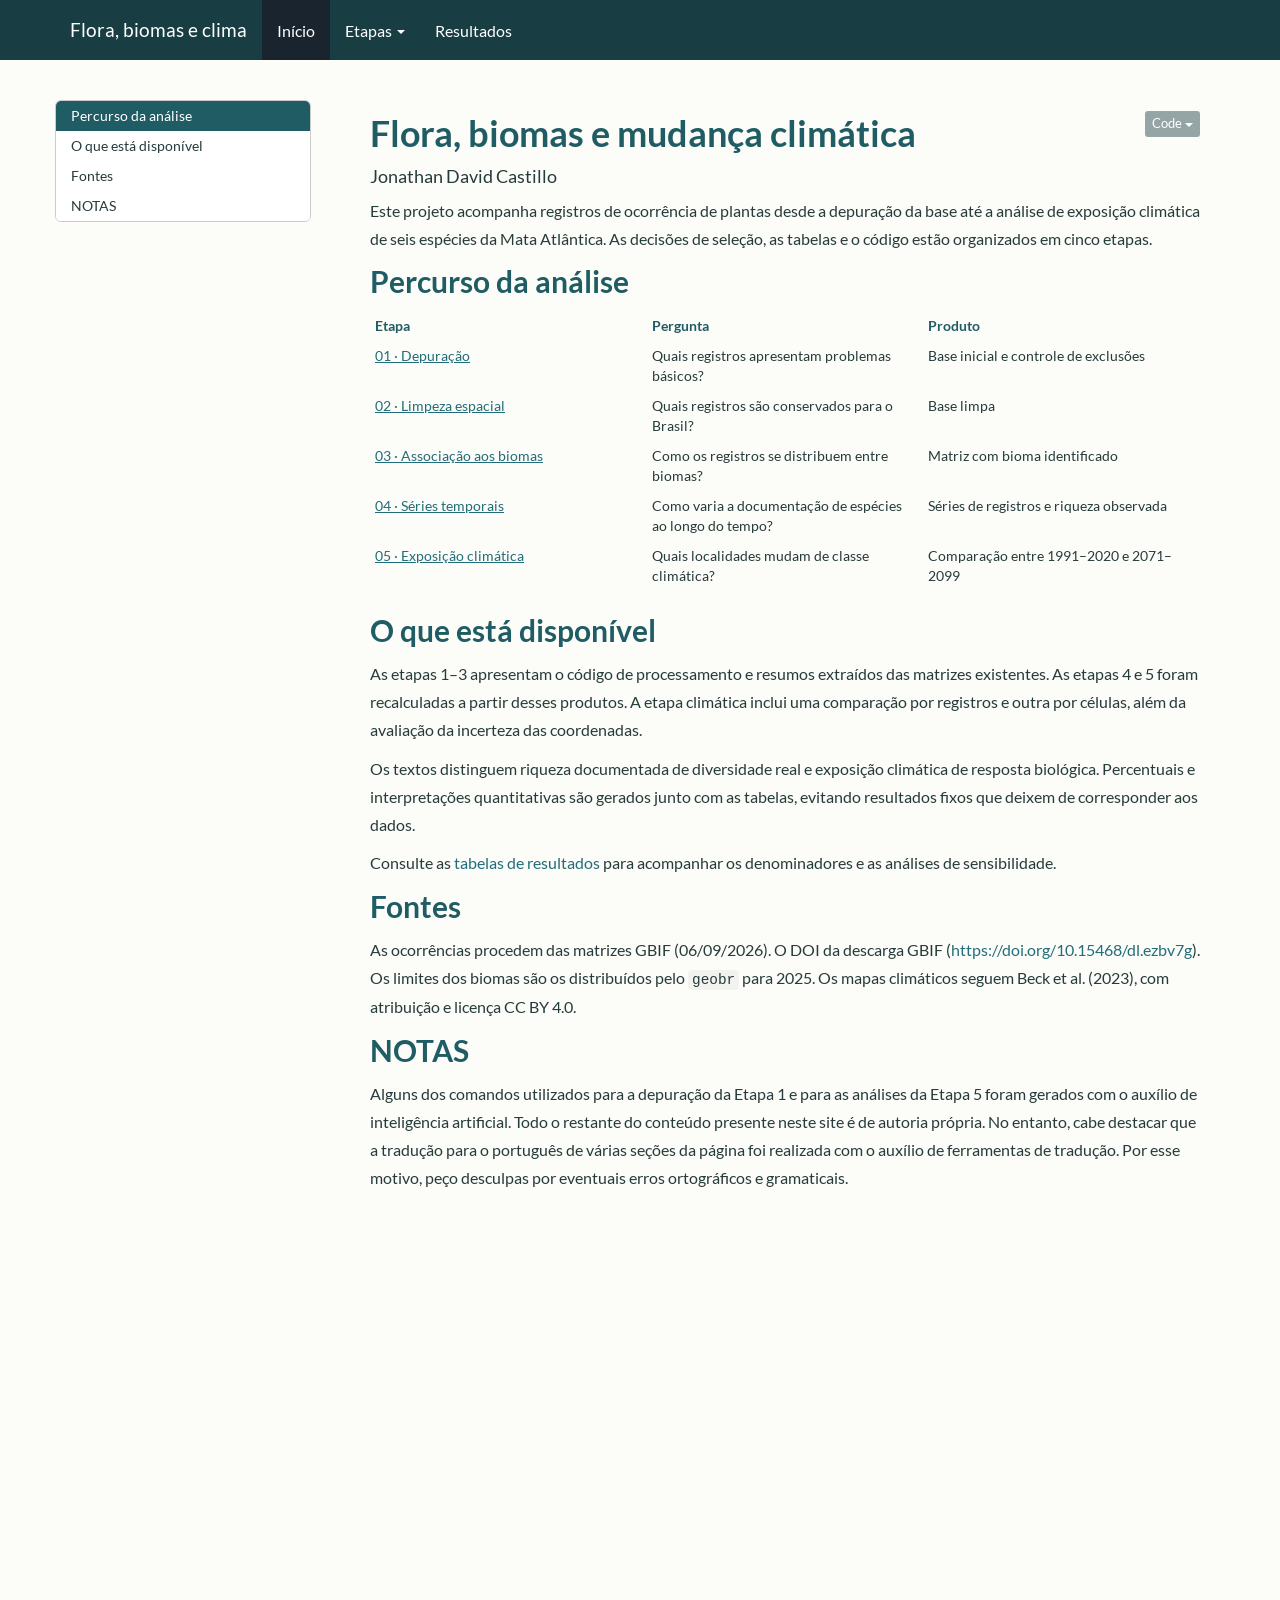
==== commit 70924751: "Atualiza analise temporal" ====
--- a/docs/index.html
+++ b/docs/index.html
@@ -14,1389 +14,38 @@
 
 <title>Flora, biomas e mudança climática</title>
 
-<script>// Pandoc 2.9 adds attributes on both header and div. We remove the former (to
-// be compatible with the behavior of Pandoc < 2.8).
-document.addEventListener('DOMContentLoaded', function(e) {
-  var hs = document.querySelectorAll("div.section[class*='level'] > :first-child");
-  var i, h, a;
-  for (i = 0; i < hs.length; i++) {
-    h = hs[i];
-    if (!/^h[1-6]$/i.test(h.tagName)) continue;  // it should be a header h1-h6
-    a = h.attributes;
-    while (a.length > 0) h.removeAttribute(a[0].name);
-  }
-});
-</script>
-<script>/*! jQuery v3.6.0 | (c) OpenJS Foundation and other contributors | jquery.org/license */
-!function(e,t){"use strict";"object"==typeof module&&"object"==typeof module.exports?module.exports=e.document?t(e,!0):function(e){if(!e.document)throw new Error("jQuery requires a window with a document");return t(e)}:t(e)}("undefined"!=typeof window?window:this,function(C,e){"use strict";var t=[],r=Object.getPrototypeOf,s=t.slice,g=t.flat?function(e){return t.flat.call(e)}:function(e){return t.concat.apply([],e)},u=t.push,i=t.indexOf,n={},o=n.toString,v=n.hasOwnProperty,a=v.toString,l=a.call(Object),y={},m=function(e){return"function"==typeof e&&"number"!=typeof e.nodeType&&"function"!=typeof e.item},x=function(e){return null!=e&&e===e.window},E=C.document,c={type:!0,src:!0,nonce:!0,noModule:!0};function b(e,t,n){var r,i,o=(n=n||E).createElement("script");if(o.text=e,t)for(r in c)(i=t[r]||t.getAttribute&&t.getAttribute(r))&&o.setAttribute(r,i);n.head.appendChild(o).parentNode.removeChild(o)}function w(e){return null==e?e+"":"object"==typeof e||"function"==typeof e?n[o.call(e)]||"object":typeof e}var f="3.6.0",S=function(e,t){return new S.fn.init(e,t)};function p(e){var t=!!e&&"length"in e&&e.length,n=w(e);return!m(e)&&!x(e)&&("array"===n||0===t||"number"==typeof t&&0<t&&t-1 in e)}S.fn=S.prototype={jquery:f,constructor:S,length:0,toArray:function(){return s.call(this)},get:function(e){return null==e?s.call(this):e<0?this[e+this.length]:this[e]},pushStack:function(e){var t=S.merge(this.constructor(),e);return t.prevObject=this,t},each:function(e){return S.each(this,e)},map:function(n){return this.pushStack(S.map(this,function(e,t){return n.call(e,t,e)}))},slice:function(){return this.pushStack(s.apply(this,arguments))},first:function(){return this.eq(0)},last:function(){return this.eq(-1)},even:function(){return this.pushStack(S.grep(this,function(e,t){return(t+1)%2}))},odd:function(){return this.pushStack(S.grep(this,function(e,t){return t%2}))},eq:function(e){var t=this.length,n=+e+(e<0?t:0);return this.pushStack(0<=n&&n<t?[this[n]]:[])},end:function(){return this.prevObject||this.constructor()},push:u,sort:t.sort,splice:t.splice},S.extend=S.fn.extend=function(){var e,t,n,r,i,o,a=arguments[0]||{},s=1,u=arguments.length,l=!1;for("boolean"==typeof a&&(l=a,a=arguments[s]||{},s++),"object"==typeof a||m(a)||(a={}),s===u&&(a=this,s--);s<u;s++)if(null!=(e=arguments[s]))for(t in e)r=e[t],"__proto__"!==t&&a!==r&&(l&&r&&(S.isPlainObject(r)||(i=Array.isArray(r)))?(n=a[t],o=i&&!Array.isArray(n)?[]:i||S.isPlainObject(n)?n:{},i=!1,a[t]=S.extend(l,o,r)):void 0!==r&&(a[t]=r));return a},S.extend({expando:"jQuery"+(f+Math.random()).replace(/\D/g,""),isReady:!0,error:function(e){throw new Error(e)},noop:function(){},isPlainObject:function(e){var t,n;return!(!e||"[object Object]"!==o.call(e))&&(!(t=r(e))||"function"==typeof(n=v.call(t,"constructor")&&t.constructor)&&a.call(n)===l)},isEmptyObject:function(e){var t;for(t in e)return!1;return!0},globalEval:function(e,t,n){b(e,{nonce:t&&t.nonce},n)},each:function(e,t){var n,r=0;if(p(e)){for(n=e.length;r<n;r++)if(!1===t.call(e[r],r,e[r]))break}else for(r in e)if(!1===t.call(e[r],r,e[r]))break;return e},makeArray:function(e,t){var n=t||[];return null!=e&&(p(Object(e))?S.merge(n,"string"==typeof e?[e]:e):u.call(n,e)),n},inArray:function(e,t,n){return null==t?-1:i.call(t,e,n)},merge:function(e,t){for(var n=+t.length,r=0,i=e.length;r<n;r++)e[i++]=t[r];return e.length=i,e},grep:function(e,t,n){for(var r=[],i=0,o=e.length,a=!n;i<o;i++)!t(e[i],i)!==a&&r.push(e[i]);return r},map:function(e,t,n){var r,i,o=0,a=[];if(p(e))for(r=e.length;o<r;o++)null!=(i=t(e[o],o,n))&&a.push(i);else for(o in e)null!=(i=t(e[o],o,n))&&a.push(i);return g(a)},guid:1,support:y}),"function"==typeof Symbol&&(S.fn[Symbol.iterator]=t[Symbol.iterator]),S.each("Boolean Number String Function Array Date RegExp Object Error Symbol".split(" "),function(e,t){n["[object "+t+"]"]=t.toLowerCase()});var d=function(n){var e,d,b,o,i,h,f,g,w,u,l,T,C,a,E,v,s,c,y,S="sizzle"+1*new Date,p=n.document,k=0,r=0,m=ue(),x=ue(),A=ue(),N=ue(),j=function(e,t){return e===t&&(l=!0),0},D={}.hasOwnProperty,t=[],q=t.pop,L=t.push,H=t.push,O=t.slice,P=function(e,t){for(var n=0,r=e.length;n<r;n++)if(e[n]===t)return n;return-1},R="checked|selected|async|autofocus|autoplay|controls|defer|disabled|hidden|ismap|loop|multiple|open|readonly|required|scoped",M="[\\x20\\t\\r\\n\\f]",I="(?:\\\\[\\da-fA-F]{1,6}"+M+"?|\\\\[^\\r\\n\\f]|[\\w-]|[^\0-\\x7f])+",W="\\["+M+"*("+I+")(?:"+M+"*([*^$|!~]?=)"+M+"*(?:'((?:\\\\.|[^\\\\'])*)'|\"((?:\\\\.|[^\\\\\"])*)\"|("+I+"))|)"+M+"*\\]",F=":("+I+")(?:\\((('((?:\\\\.|[^\\\\'])*)'|\"((?:\\\\.|[^\\\\\"])*)\")|((?:\\\\.|[^\\\\()[\\]]|"+W+")*)|.*)\\)|)",B=new RegExp(M+"+","g"),$=new RegExp("^"+M+"+|((?:^|[^\\\\])(?:\\\\.)*)"+M+"+$","g"),_=new RegExp("^"+M+"*,"+M+"*"),z=new RegExp("^"+M+"*([>+~]|"+M+")"+M+"*"),U=new RegExp(M+"|>"),X=new RegExp(F),V=new RegExp("^"+I+"$"),G={ID:new RegExp("^#("+I+")"),CLASS:new RegExp("^\\.("+I+")"),TAG:new RegExp("^("+I+"|[*])"),ATTR:new RegExp("^"+W),PSEUDO:new RegExp("^"+F),CHILD:new RegExp("^:(only|first|last|nth|nth-last)-(child|of-type)(?:\\("+M+"*(even|odd|(([+-]|)(\\d*)n|)"+M+"*(?:([+-]|)"+M+"*(\\d+)|))"+M+"*\\)|)","i"),bool:new RegExp("^(?:"+R+")$","i"),needsContext:new RegExp("^"+M+"*[>+~]|:(even|odd|eq|gt|lt|nth|first|last)(?:\\("+M+"*((?:-\\d)?\\d*)"+M+"*\\)|)(?=[^-]|$)","i")},Y=/HTML$/i,Q=/^(?:input|select|textarea|button)$/i,J=/^h\d$/i,K=/^[^{]+\{\s*\[native \w/,Z=/^(?:#([\w-]+)|(\w+)|\.([\w-]+))$/,ee=/[+~]/,te=new RegExp("\\\\[\\da-fA-F]{1,6}"+M+"?|\\\\([^\\r\\n\\f])","g"),ne=function(e,t){var n="0x"+e.slice(1)-65536;return t||(n<0?String.fromCharCode(n+65536):String.fromCharCode(n>>10|55296,1023&n|56320))},re=/([\0-\x1f\x7f]|^-?\d)|^-$|[^\0-\x1f\x7f-\uFFFF\w-]/g,ie=function(e,t){return t?"\0"===e?"\ufffd":e.slice(0,-1)+"\\"+e.charCodeAt(e.length-1).toString(16)+" ":"\\"+e},oe=function(){T()},ae=be(function(e){return!0===e.disabled&&"fieldset"===e.nodeName.toLowerCase()},{dir:"parentNode",next:"legend"});try{H.apply(t=O.call(p.childNodes),p.childNodes),t[p.childNodes.length].nodeType}catch(e){H={apply:t.length?function(e,t){L.apply(e,O.call(t))}:function(e,t){var n=e.length,r=0;while(e[n++]=t[r++]);e.length=n-1}}}function se(t,e,n,r){var i,o,a,s,u,l,c,f=e&&e.ownerDocument,p=e?e.nodeType:9;if(n=n||[],"string"!=typeof t||!t||1!==p&&9!==p&&11!==p)return n;if(!r&&(T(e),e=e||C,E)){if(11!==p&&(u=Z.exec(t)))if(i=u[1]){if(9===p){if(!(a=e.getElementById(i)))return n;if(a.id===i)return n.push(a),n}else if(f&&(a=f.getElementById(i))&&y(e,a)&&a.id===i)return n.push(a),n}else{if(u[2])return H.apply(n,e.getElementsByTagName(t)),n;if((i=u[3])&&d.getElementsByClassName&&e.getElementsByClassName)return H.apply(n,e.getElementsByClassName(i)),n}if(d.qsa&&!N[t+" "]&&(!v||!v.test(t))&&(1!==p||"object"!==e.nodeName.toLowerCase())){if(c=t,f=e,1===p&&(U.test(t)||z.test(t))){(f=ee.test(t)&&ye(e.parentNode)||e)===e&&d.scope||((s=e.getAttribute("id"))?s=s.replace(re,ie):e.setAttribute("id",s=S)),o=(l=h(t)).length;while(o--)l[o]=(s?"#"+s:":scope")+" "+xe(l[o]);c=l.join(",")}try{return H.apply(n,f.querySelectorAll(c)),n}catch(e){N(t,!0)}finally{s===S&&e.removeAttribute("id")}}}return g(t.replace($,"$1"),e,n,r)}function ue(){var r=[];return function e(t,n){return r.push(t+" ")>b.cacheLength&&delete e[r.shift()],e[t+" "]=n}}function le(e){return e[S]=!0,e}function ce(e){var t=C.createElement("fieldset");try{return!!e(t)}catch(e){return!1}finally{t.parentNode&&t.parentNode.removeChild(t),t=null}}function fe(e,t){var n=e.split("|"),r=n.length;while(r--)b.attrHandle[n[r]]=t}function pe(e,t){var n=t&&e,r=n&&1===e.nodeType&&1===t.nodeType&&e.sourceIndex-t.sourceIndex;if(r)return r;if(n)while(n=n.nextSibling)if(n===t)return-1;return e?1:-1}function de(t){return function(e){return"input"===e.nodeName.toLowerCase()&&e.type===t}}function he(n){return function(e){var t=e.nodeName.toLowerCase();return("input"===t||"button"===t)&&e.type===n}}function ge(t){return function(e){return"form"in e?e.parentNode&&!1===e.disabled?"label"in e?"label"in e.parentNode?e.parentNode.disabled===t:e.disabled===t:e.isDisabled===t||e.isDisabled!==!t&&ae(e)===t:e.disabled===t:"label"in e&&e.disabled===t}}function ve(a){return le(function(o){return o=+o,le(function(e,t){var n,r=a([],e.length,o),i=r.length;while(i--)e[n=r[i]]&&(e[n]=!(t[n]=e[n]))})})}function ye(e){return e&&"undefined"!=typeof e.getElementsByTagName&&e}for(e in d=se.support={},i=se.isXML=function(e){var t=e&&e.namespaceURI,n=e&&(e.ownerDocument||e).documentElement;return!Y.test(t||n&&n.nodeName||"HTML")},T=se.setDocument=function(e){var t,n,r=e?e.ownerDocument||e:p;return r!=C&&9===r.nodeType&&r.documentElement&&(a=(C=r).documentElement,E=!i(C),p!=C&&(n=C.defaultView)&&n.top!==n&&(n.addEventListener?n.addEventListener("unload",oe,!1):n.attachEvent&&n.attachEvent("onunload",oe)),d.scope=ce(function(e){return a.appendChild(e).appendChild(C.createElement("div")),"undefined"!=typeof e.querySelectorAll&&!e.querySelectorAll(":scope fieldset div").length}),d.attributes=ce(function(e){return e.className="i",!e.getAttribute("className")}),d.getElementsByTagName=ce(function(e){return e.appendChild(C.createComment("")),!e.getElementsByTagName("*").length}),d.getElementsByClassName=K.test(C.getElementsByClassName),d.getById=ce(function(e){return a.appendChild(e).id=S,!C.getElementsByName||!C.getElementsByName(S).length}),d.getById?(b.filter.ID=function(e){var t=e.replace(te,ne);return function(e){return e.getAttribute("id")===t}},b.find.ID=function(e,t){if("undefined"!=typeof t.getElementById&&E){var n=t.getElementById(e);return n?[n]:[]}}):(b.filter.ID=function(e){var n=e.replace(te,ne);return function(e){var t="undefined"!=typeof e.getAttributeNode&&e.getAttributeNode("id");return t&&t.value===n}},b.find.ID=function(e,t){if("undefined"!=typeof t.getElementById&&E){var n,r,i,o=t.getElementById(e);if(o){if((n=o.getAttributeNode("id"))&&n.value===e)return[o];i=t.getElementsByName(e),r=0;while(o=i[r++])if((n=o.getAttributeNode("id"))&&n.value===e)return[o]}return[]}}),b.find.TAG=d.getElementsByTagName?function(e,t){return"undefined"!=typeof t.getElementsByTagName?t.getElementsByTagName(e):d.qsa?t.querySelectorAll(e):void 0}:function(e,t){var n,r=[],i=0,o=t.getElementsByTagName(e);if("*"===e){while(n=o[i++])1===n.nodeType&&r.push(n);return r}return o},b.find.CLASS=d.getElementsByClassName&&function(e,t){if("undefined"!=typeof t.getElementsByClassName&&E)return t.getElementsByClassName(e)},s=[],v=[],(d.qsa=K.test(C.querySelectorAll))&&(ce(function(e){var t;a.appendChild(e).innerHTML="<a id='"+S+"'></a><select id='"+S+"-\r\\' msallowcapture=''><option selected=''></option></select>",e.querySelectorAll("[msallowcapture^='']").length&&v.push("[*^$]="+M+"*(?:''|\"\")"),e.querySelectorAll("[selected]").length||v.push("\\["+M+"*(?:value|"+R+")"),e.querySelectorAll("[id~="+S+"-]").length||v.push("~="),(t=C.createElement("input")).setAttribute("name",""),e.appendChild(t),e.querySelectorAll("[name='']").length||v.push("\\["+M+"*name"+M+"*="+M+"*(?:''|\"\")"),e.querySelectorAll(":checked").length||v.push(":checked"),e.querySelectorAll("a#"+S+"+*").length||v.push(".#.+[+~]"),e.querySelectorAll("\\\f"),v.push("[\\r\\n\\f]")}),ce(function(e){e.innerHTML="<a href='' disabled='disabled'></a><select disabled='disabled'><option/></select>";var t=C.createElement("input");t.setAttribute("type","hidden"),e.appendChild(t).setAttribute("name","D"),e.querySelectorAll("[name=d]").length&&v.push("name"+M+"*[*^$|!~]?="),2!==e.querySelectorAll(":enabled").length&&v.push(":enabled",":disabled"),a.appendChild(e).disabled=!0,2!==e.querySelectorAll(":disabled").length&&v.push(":enabled",":disabled"),e.querySelectorAll("*,:x"),v.push(",.*:")})),(d.matchesSelector=K.test(c=a.matches||a.webkitMatchesSelector||a.mozMatchesSelector||a.oMatchesSelector||a.msMatchesSelector))&&ce(function(e){d.disconnectedMatch=c.call(e,"*"),c.call(e,"[s!='']:x"),s.push("!=",F)}),v=v.length&&new RegExp(v.join("|")),s=s.length&&new RegExp(s.join("|")),t=K.test(a.compareDocumentPosition),y=t||K.test(a.contains)?function(e,t){var n=9===e.nodeType?e.documentElement:e,r=t&&t.parentNode;return e===r||!(!r||1!==r.nodeType||!(n.contains?n.contains(r):e.compareDocumentPosition&&16&e.compareDocumentPosition(r)))}:function(e,t){if(t)while(t=t.parentNode)if(t===e)return!0;return!1},j=t?function(e,t){if(e===t)return l=!0,0;var n=!e.compareDocumentPosition-!t.compareDocumentPosition;return n||(1&(n=(e.ownerDocument||e)==(t.ownerDocument||t)?e.compareDocumentPosition(t):1)||!d.sortDetached&&t.compareDocumentPosition(e)===n?e==C||e.ownerDocument==p&&y(p,e)?-1:t==C||t.ownerDocument==p&&y(p,t)?1:u?P(u,e)-P(u,t):0:4&n?-1:1)}:function(e,t){if(e===t)return l=!0,0;var n,r=0,i=e.parentNode,o=t.parentNode,a=[e],s=[t];if(!i||!o)return e==C?-1:t==C?1:i?-1:o?1:u?P(u,e)-P(u,t):0;if(i===o)return pe(e,t);n=e;while(n=n.parentNode)a.unshift(n);n=t;while(n=n.parentNode)s.unshift(n);while(a[r]===s[r])r++;return r?pe(a[r],s[r]):a[r]==p?-1:s[r]==p?1:0}),C},se.matches=function(e,t){return se(e,null,null,t)},se.matchesSelector=function(e,t){if(T(e),d.matchesSelector&&E&&!N[t+" "]&&(!s||!s.test(t))&&(!v||!v.test(t)))try{var n=c.call(e,t);if(n||d.disconnectedMatch||e.document&&11!==e.document.nodeType)return n}catch(e){N(t,!0)}return 0<se(t,C,null,[e]).length},se.contains=function(e,t){return(e.ownerDocument||e)!=C&&T(e),y(e,t)},se.attr=function(e,t){(e.ownerDocument||e)!=C&&T(e);var n=b.attrHandle[t.toLowerCase()],r=n&&D.call(b.attrHandle,t.toLowerCase())?n(e,t,!E):void 0;return void 0!==r?r:d.attributes||!E?e.getAttribute(t):(r=e.getAttributeNode(t))&&r.specified?r.value:null},se.escape=function(e){return(e+"").replace(re,ie)},se.error=function(e){throw new Error("Syntax error, unrecognized expression: "+e)},se.uniqueSort=function(e){var t,n=[],r=0,i=0;if(l=!d.detectDuplicates,u=!d.sortStable&&e.slice(0),e.sort(j),l){while(t=e[i++])t===e[i]&&(r=n.push(i));while(r--)e.splice(n[r],1)}return u=null,e},o=se.getText=function(e){var t,n="",r=0,i=e.nodeType;if(i){if(1===i||9===i||11===i){if("string"==typeof e.textContent)return e.textContent;for(e=e.firstChild;e;e=e.nextSibling)n+=o(e)}else if(3===i||4===i)return e.nodeValue}else while(t=e[r++])n+=o(t);return n},(b=se.selectors={cacheLength:50,createPseudo:le,match:G,attrHandle:{},find:{},relative:{">":{dir:"parentNode",first:!0}," ":{dir:"parentNode"},"+":{dir:"previousSibling",first:!0},"~":{dir:"previousSibling"}},preFilter:{ATTR:function(e){return e[1]=e[1].replace(te,ne),e[3]=(e[3]||e[4]||e[5]||"").replace(te,ne),"~="===e[2]&&(e[3]=" "+e[3]+" "),e.slice(0,4)},CHILD:function(e){return e[1]=e[1].toLowerCase(),"nth"===e[1].slice(0,3)?(e[3]||se.error(e[0]),e[4]=+(e[4]?e[5]+(e[6]||1):2*("even"===e[3]||"odd"===e[3])),e[5]=+(e[7]+e[8]||"odd"===e[3])):e[3]&&se.error(e[0]),e},PSEUDO:function(e){var t,n=!e[6]&&e[2];return G.CHILD.test(e[0])?null:(e[3]?e[2]=e[4]||e[5]||"":n&&X.test(n)&&(t=h(n,!0))&&(t=n.indexOf(")",n.length-t)-n.length)&&(e[0]=e[0].slice(0,t),e[2]=n.slice(0,t)),e.slice(0,3))}},filter:{TAG:function(e){var t=e.replace(te,ne).toLowerCase();return"*"===e?function(){return!0}:function(e){return e.nodeName&&e.nodeName.toLowerCase()===t}},CLASS:function(e){var t=m[e+" "];return t||(t=new RegExp("(^|"+M+")"+e+"("+M+"|$)"))&&m(e,function(e){return t.test("string"==typeof e.className&&e.className||"undefined"!=typeof e.getAttribute&&e.getAttribute("class")||"")})},ATTR:function(n,r,i){return function(e){var t=se.attr(e,n);return null==t?"!="===r:!r||(t+="","="===r?t===i:"!="===r?t!==i:"^="===r?i&&0===t.indexOf(i):"*="===r?i&&-1<t.indexOf(i):"$="===r?i&&t.slice(-i.length)===i:"~="===r?-1<(" "+t.replace(B," ")+" ").indexOf(i):"|="===r&&(t===i||t.slice(0,i.length+1)===i+"-"))}},CHILD:function(h,e,t,g,v){var y="nth"!==h.slice(0,3),m="last"!==h.slice(-4),x="of-type"===e;return 1===g&&0===v?function(e){return!!e.parentNode}:function(e,t,n){var r,i,o,a,s,u,l=y!==m?"nextSibling":"previousSibling",c=e.parentNode,f=x&&e.nodeName.toLowerCase(),p=!n&&!x,d=!1;if(c){if(y){while(l){a=e;while(a=a[l])if(x?a.nodeName.toLowerCase()===f:1===a.nodeType)return!1;u=l="only"===h&&!u&&"nextSibling"}return!0}if(u=[m?c.firstChild:c.lastChild],m&&p){d=(s=(r=(i=(o=(a=c)[S]||(a[S]={}))[a.uniqueID]||(o[a.uniqueID]={}))[h]||[])[0]===k&&r[1])&&r[2],a=s&&c.childNodes[s];while(a=++s&&a&&a[l]||(d=s=0)||u.pop())if(1===a.nodeType&&++d&&a===e){i[h]=[k,s,d];break}}else if(p&&(d=s=(r=(i=(o=(a=e)[S]||(a[S]={}))[a.uniqueID]||(o[a.uniqueID]={}))[h]||[])[0]===k&&r[1]),!1===d)while(a=++s&&a&&a[l]||(d=s=0)||u.pop())if((x?a.nodeName.toLowerCase()===f:1===a.nodeType)&&++d&&(p&&((i=(o=a[S]||(a[S]={}))[a.uniqueID]||(o[a.uniqueID]={}))[h]=[k,d]),a===e))break;return(d-=v)===g||d%g==0&&0<=d/g}}},PSEUDO:function(e,o){var t,a=b.pseudos[e]||b.setFilters[e.toLowerCase()]||se.error("unsupported pseudo: "+e);return a[S]?a(o):1<a.length?(t=[e,e,"",o],b.setFilters.hasOwnProperty(e.toLowerCase())?le(function(e,t){var n,r=a(e,o),i=r.length;while(i--)e[n=P(e,r[i])]=!(t[n]=r[i])}):function(e){return a(e,0,t)}):a}},pseudos:{not:le(function(e){var r=[],i=[],s=f(e.replace($,"$1"));return s[S]?le(function(e,t,n,r){var i,o=s(e,null,r,[]),a=e.length;while(a--)(i=o[a])&&(e[a]=!(t[a]=i))}):function(e,t,n){return r[0]=e,s(r,null,n,i),r[0]=null,!i.pop()}}),has:le(function(t){return function(e){return 0<se(t,e).length}}),contains:le(function(t){return t=t.replace(te,ne),function(e){return-1<(e.textContent||o(e)).indexOf(t)}}),lang:le(function(n){return V.test(n||"")||se.error("unsupported lang: "+n),n=n.replace(te,ne).toLowerCase(),function(e){var t;do{if(t=E?e.lang:e.getAttribute("xml:lang")||e.getAttribute("lang"))return(t=t.toLowerCase())===n||0===t.indexOf(n+"-")}while((e=e.parentNode)&&1===e.nodeType);return!1}}),target:function(e){var t=n.location&&n.location.hash;return t&&t.slice(1)===e.id},root:function(e){return e===a},focus:function(e){return e===C.activeElement&&(!C.hasFocus||C.hasFocus())&&!!(e.type||e.href||~e.tabIndex)},enabled:ge(!1),disabled:ge(!0),checked:function(e){var t=e.nodeName.toLowerCase();return"input"===t&&!!e.checked||"option"===t&&!!e.selected},selected:function(e){return e.parentNode&&e.parentNode.selectedIndex,!0===e.selected},empty:function(e){for(e=e.firstChild;e;e=e.nextSibling)if(e.nodeType<6)return!1;return!0},parent:function(e){return!b.pseudos.empty(e)},header:function(e){return J.test(e.nodeName)},input:function(e){return Q.test(e.nodeName)},button:function(e){var t=e.nodeName.toLowerCase();return"input"===t&&"button"===e.type||"button"===t},text:function(e){var t;return"input"===e.nodeName.toLowerCase()&&"text"===e.type&&(null==(t=e.getAttribute("type"))||"text"===t.toLowerCase())},first:ve(function(){return[0]}),last:ve(function(e,t){return[t-1]}),eq:ve(function(e,t,n){return[n<0?n+t:n]}),even:ve(function(e,t){for(var n=0;n<t;n+=2)e.push(n);return e}),odd:ve(function(e,t){for(var n=1;n<t;n+=2)e.push(n);return e}),lt:ve(function(e,t,n){for(var r=n<0?n+t:t<n?t:n;0<=--r;)e.push(r);return e}),gt:ve(function(e,t,n){for(var r=n<0?n+t:n;++r<t;)e.push(r);return e})}}).pseudos.nth=b.pseudos.eq,{radio:!0,checkbox:!0,file:!0,password:!0,image:!0})b.pseudos[e]=de(e);for(e in{submit:!0,reset:!0})b.pseudos[e]=he(e);function me(){}function xe(e){for(var t=0,n=e.length,r="";t<n;t++)r+=e[t].value;return r}function be(s,e,t){var u=e.dir,l=e.next,c=l||u,f=t&&"parentNode"===c,p=r++;return e.first?function(e,t,n){while(e=e[u])if(1===e.nodeType||f)return s(e,t,n);return!1}:function(e,t,n){var r,i,o,a=[k,p];if(n){while(e=e[u])if((1===e.nodeType||f)&&s(e,t,n))return!0}else while(e=e[u])if(1===e.nodeType||f)if(i=(o=e[S]||(e[S]={}))[e.uniqueID]||(o[e.uniqueID]={}),l&&l===e.nodeName.toLowerCase())e=e[u]||e;else{if((r=i[c])&&r[0]===k&&r[1]===p)return a[2]=r[2];if((i[c]=a)[2]=s(e,t,n))return!0}return!1}}function we(i){return 1<i.length?function(e,t,n){var r=i.length;while(r--)if(!i[r](e,t,n))return!1;return!0}:i[0]}function Te(e,t,n,r,i){for(var o,a=[],s=0,u=e.length,l=null!=t;s<u;s++)(o=e[s])&&(n&&!n(o,r,i)||(a.push(o),l&&t.push(s)));return a}function Ce(d,h,g,v,y,e){return v&&!v[S]&&(v=Ce(v)),y&&!y[S]&&(y=Ce(y,e)),le(function(e,t,n,r){var i,o,a,s=[],u=[],l=t.length,c=e||function(e,t,n){for(var r=0,i=t.length;r<i;r++)se(e,t[r],n);return n}(h||"*",n.nodeType?[n]:n,[]),f=!d||!e&&h?c:Te(c,s,d,n,r),p=g?y||(e?d:l||v)?[]:t:f;if(g&&g(f,p,n,r),v){i=Te(p,u),v(i,[],n,r),o=i.length;while(o--)(a=i[o])&&(p[u[o]]=!(f[u[o]]=a))}if(e){if(y||d){if(y){i=[],o=p.length;while(o--)(a=p[o])&&i.push(f[o]=a);y(null,p=[],i,r)}o=p.length;while(o--)(a=p[o])&&-1<(i=y?P(e,a):s[o])&&(e[i]=!(t[i]=a))}}else p=Te(p===t?p.splice(l,p.length):p),y?y(null,t,p,r):H.apply(t,p)})}function Ee(e){for(var i,t,n,r=e.length,o=b.relative[e[0].type],a=o||b.relative[" "],s=o?1:0,u=be(function(e){return e===i},a,!0),l=be(function(e){return-1<P(i,e)},a,!0),c=[function(e,t,n){var r=!o&&(n||t!==w)||((i=t).nodeType?u(e,t,n):l(e,t,n));return i=null,r}];s<r;s++)if(t=b.relative[e[s].type])c=[be(we(c),t)];else{if((t=b.filter[e[s].type].apply(null,e[s].matches))[S]){for(n=++s;n<r;n++)if(b.relative[e[n].type])break;return Ce(1<s&&we(c),1<s&&xe(e.slice(0,s-1).concat({value:" "===e[s-2].type?"*":""})).replace($,"$1"),t,s<n&&Ee(e.slice(s,n)),n<r&&Ee(e=e.slice(n)),n<r&&xe(e))}c.push(t)}return we(c)}return me.prototype=b.filters=b.pseudos,b.setFilters=new me,h=se.tokenize=function(e,t){var n,r,i,o,a,s,u,l=x[e+" "];if(l)return t?0:l.slice(0);a=e,s=[],u=b.preFilter;while(a){for(o in n&&!(r=_.exec(a))||(r&&(a=a.slice(r[0].length)||a),s.push(i=[])),n=!1,(r=z.exec(a))&&(n=r.shift(),i.push({value:n,type:r[0].replace($," ")}),a=a.slice(n.length)),b.filter)!(r=G[o].exec(a))||u[o]&&!(r=u[o](r))||(n=r.shift(),i.push({value:n,type:o,matches:r}),a=a.slice(n.length));if(!n)break}return t?a.length:a?se.error(e):x(e,s).slice(0)},f=se.compile=function(e,t){var n,v,y,m,x,r,i=[],o=[],a=A[e+" "];if(!a){t||(t=h(e)),n=t.length;while(n--)(a=Ee(t[n]))[S]?i.push(a):o.push(a);(a=A(e,(v=o,m=0<(y=i).length,x=0<v.length,r=function(e,t,n,r,i){var o,a,s,u=0,l="0",c=e&&[],f=[],p=w,d=e||x&&b.find.TAG("*",i),h=k+=null==p?1:Math.random()||.1,g=d.length;for(i&&(w=t==C||t||i);l!==g&&null!=(o=d[l]);l++){if(x&&o){a=0,t||o.ownerDocument==C||(T(o),n=!E);while(s=v[a++])if(s(o,t||C,n)){r.push(o);break}i&&(k=h)}m&&((o=!s&&o)&&u--,e&&c.push(o))}if(u+=l,m&&l!==u){a=0;while(s=y[a++])s(c,f,t,n);if(e){if(0<u)while(l--)c[l]||f[l]||(f[l]=q.call(r));f=Te(f)}H.apply(r,f),i&&!e&&0<f.length&&1<u+y.length&&se.uniqueSort(r)}return i&&(k=h,w=p),c},m?le(r):r))).selector=e}return a},g=se.select=function(e,t,n,r){var i,o,a,s,u,l="function"==typeof e&&e,c=!r&&h(e=l.selector||e);if(n=n||[],1===c.length){if(2<(o=c[0]=c[0].slice(0)).length&&"ID"===(a=o[0]).type&&9===t.nodeType&&E&&b.relative[o[1].type]){if(!(t=(b.find.ID(a.matches[0].replace(te,ne),t)||[])[0]))return n;l&&(t=t.parentNode),e=e.slice(o.shift().value.length)}i=G.needsContext.test(e)?0:o.length;while(i--){if(a=o[i],b.relative[s=a.type])break;if((u=b.find[s])&&(r=u(a.matches[0].replace(te,ne),ee.test(o[0].type)&&ye(t.parentNode)||t))){if(o.splice(i,1),!(e=r.length&&xe(o)))return H.apply(n,r),n;break}}}return(l||f(e,c))(r,t,!E,n,!t||ee.test(e)&&ye(t.parentNode)||t),n},d.sortStable=S.split("").sort(j).join("")===S,d.detectDuplicates=!!l,T(),d.sortDetached=ce(function(e){return 1&e.compareDocumentPosition(C.createElement("fieldset"))}),ce(function(e){return e.innerHTML="<a href='#'></a>","#"===e.firstChild.getAttribute("href")})||fe("type|href|height|width",function(e,t,n){if(!n)return e.getAttribute(t,"type"===t.toLowerCase()?1:2)}),d.attributes&&ce(function(e){return e.innerHTML="<input/>",e.firstChild.setAttribute("value",""),""===e.firstChild.getAttribute("value")})||fe("value",function(e,t,n){if(!n&&"input"===e.nodeName.toLowerCase())return e.defaultValue}),ce(function(e){return null==e.getAttribute("disabled")})||fe(R,function(e,t,n){var r;if(!n)return!0===e[t]?t.toLowerCase():(r=e.getAttributeNode(t))&&r.specified?r.value:null}),se}(C);S.find=d,S.expr=d.selectors,S.expr[":"]=S.expr.pseudos,S.uniqueSort=S.unique=d.uniqueSort,S.text=d.getText,S.isXMLDoc=d.isXML,S.contains=d.contains,S.escapeSelector=d.escape;var h=function(e,t,n){var r=[],i=void 0!==n;while((e=e[t])&&9!==e.nodeType)if(1===e.nodeType){if(i&&S(e).is(n))break;r.push(e)}return r},T=function(e,t){for(var n=[];e;e=e.nextSibling)1===e.nodeType&&e!==t&&n.push(e);return n},k=S.expr.match.needsContext;function A(e,t){return e.nodeName&&e.nodeName.toLowerCase()===t.toLowerCase()}var N=/^<([a-z][^\/\0>:\x20\t\r\n\f]*)[\x20\t\r\n\f]*\/?>(?:<\/\1>|)$/i;function j(e,n,r){return m(n)?S.grep(e,function(e,t){return!!n.call(e,t,e)!==r}):n.nodeType?S.grep(e,function(e){return e===n!==r}):"string"!=typeof n?S.grep(e,function(e){return-1<i.call(n,e)!==r}):S.filter(n,e,r)}S.filter=function(e,t,n){var r=t[0];return n&&(e=":not("+e+")"),1===t.length&&1===r.nodeType?S.find.matchesSelector(r,e)?[r]:[]:S.find.matches(e,S.grep(t,function(e){return 1===e.nodeType}))},S.fn.extend({find:function(e){var t,n,r=this.length,i=this;if("string"!=typeof e)return this.pushStack(S(e).filter(function(){for(t=0;t<r;t++)if(S.contains(i[t],this))return!0}));for(n=this.pushStack([]),t=0;t<r;t++)S.find(e,i[t],n);return 1<r?S.uniqueSort(n):n},filter:function(e){return this.pushStack(j(this,e||[],!1))},not:function(e){return this.pushStack(j(this,e||[],!0))},is:function(e){return!!j(this,"string"==typeof e&&k.test(e)?S(e):e||[],!1).length}});var D,q=/^(?:\s*(<[\w\W]+>)[^>]*|#([\w-]+))$/;(S.fn.init=function(e,t,n){var r,i;if(!e)return this;if(n=n||D,"string"==typeof e){if(!(r="<"===e[0]&&">"===e[e.length-1]&&3<=e.length?[null,e,null]:q.exec(e))||!r[1]&&t)return!t||t.jquery?(t||n).find(e):this.constructor(t).find(e);if(r[1]){if(t=t instanceof S?t[0]:t,S.merge(this,S.parseHTML(r[1],t&&t.nodeType?t.ownerDocument||t:E,!0)),N.test(r[1])&&S.isPlainObject(t))for(r in t)m(this[r])?this[r](t[r]):this.attr(r,t[r]);return this}return(i=E.getElementById(r[2]))&&(this[0]=i,this.length=1),this}return e.nodeType?(this[0]=e,this.length=1,this):m(e)?void 0!==n.ready?n.ready(e):e(S):S.makeArray(e,this)}).prototype=S.fn,D=S(E);var L=/^(?:parents|prev(?:Until|All))/,H={children:!0,contents:!0,next:!0,prev:!0};function O(e,t){while((e=e[t])&&1!==e.nodeType);return e}S.fn.extend({has:function(e){var t=S(e,this),n=t.length;return this.filter(function(){for(var e=0;e<n;e++)if(S.contains(this,t[e]))return!0})},closest:function(e,t){var n,r=0,i=this.length,o=[],a="string"!=typeof e&&S(e);if(!k.test(e))for(;r<i;r++)for(n=this[r];n&&n!==t;n=n.parentNode)if(n.nodeType<11&&(a?-1<a.index(n):1===n.nodeType&&S.find.matchesSelector(n,e))){o.push(n);break}return this.pushStack(1<o.length?S.uniqueSort(o):o)},index:function(e){return e?"string"==typeof e?i.call(S(e),this[0]):i.call(this,e.jquery?e[0]:e):this[0]&&this[0].parentNode?this.first().prevAll().length:-1},add:function(e,t){return this.pushStack(S.uniqueSort(S.merge(this.get(),S(e,t))))},addBack:function(e){return this.add(null==e?this.prevObject:this.prevObject.filter(e))}}),S.each({parent:function(e){var t=e.parentNode;return t&&11!==t.nodeType?t:null},parents:function(e){return h(e,"parentNode")},parentsUntil:function(e,t,n){return h(e,"parentNode",n)},next:function(e){return O(e,"nextSibling")},prev:function(e){return O(e,"previousSibling")},nextAll:function(e){return h(e,"nextSibling")},prevAll:function(e){return h(e,"previousSibling")},nextUntil:function(e,t,n){return h(e,"nextSibling",n)},prevUntil:function(e,t,n){return h(e,"previousSibling",n)},siblings:function(e){return T((e.parentNode||{}).firstChild,e)},children:function(e){return T(e.firstChild)},contents:function(e){return null!=e.contentDocument&&r(e.contentDocument)?e.contentDocument:(A(e,"template")&&(e=e.content||e),S.merge([],e.childNodes))}},function(r,i){S.fn[r]=function(e,t){var n=S.map(this,i,e);return"Until"!==r.slice(-5)&&(t=e),t&&"string"==typeof t&&(n=S.filter(t,n)),1<this.length&&(H[r]||S.uniqueSort(n),L.test(r)&&n.reverse()),this.pushStack(n)}});var P=/[^\x20\t\r\n\f]+/g;function R(e){return e}function M(e){throw e}function I(e,t,n,r){var i;try{e&&m(i=e.promise)?i.call(e).done(t).fail(n):e&&m(i=e.then)?i.call(e,t,n):t.apply(void 0,[e].slice(r))}catch(e){n.apply(void 0,[e])}}S.Callbacks=function(r){var e,n;r="string"==typeof r?(e=r,n={},S.each(e.match(P)||[],function(e,t){n[t]=!0}),n):S.extend({},r);var i,t,o,a,s=[],u=[],l=-1,c=function(){for(a=a||r.once,o=i=!0;u.length;l=-1){t=u.shift();while(++l<s.length)!1===s[l].apply(t[0],t[1])&&r.stopOnFalse&&(l=s.length,t=!1)}r.memory||(t=!1),i=!1,a&&(s=t?[]:"")},f={add:function(){return s&&(t&&!i&&(l=s.length-1,u.push(t)),function n(e){S.each(e,function(e,t){m(t)?r.unique&&f.has(t)||s.push(t):t&&t.length&&"string"!==w(t)&&n(t)})}(arguments),t&&!i&&c()),this},remove:function(){return S.each(arguments,function(e,t){var n;while(-1<(n=S.inArray(t,s,n)))s.splice(n,1),n<=l&&l--}),this},has:function(e){return e?-1<S.inArray(e,s):0<s.length},empty:function(){return s&&(s=[]),this},disable:function(){return a=u=[],s=t="",this},disabled:function(){return!s},lock:function(){return a=u=[],t||i||(s=t=""),this},locked:function(){return!!a},fireWith:function(e,t){return a||(t=[e,(t=t||[]).slice?t.slice():t],u.push(t),i||c()),this},fire:function(){return f.fireWith(this,arguments),this},fired:function(){return!!o}};return f},S.extend({Deferred:function(e){var o=[["notify","progress",S.Callbacks("memory"),S.Callbacks("memory"),2],["resolve","done",S.Callbacks("once memory"),S.Callbacks("once memory"),0,"resolved"],["reject","fail",S.Callbacks("once memory"),S.Callbacks("once memory"),1,"rejected"]],i="pending",a={state:function(){return i},always:function(){return s.done(arguments).fail(arguments),this},"catch":function(e){return a.then(null,e)},pipe:function(){var i=arguments;return S.Deferred(function(r){S.each(o,function(e,t){var n=m(i[t[4]])&&i[t[4]];s[t[1]](function(){var e=n&&n.apply(this,arguments);e&&m(e.promise)?e.promise().progress(r.notify).done(r.resolve).fail(r.reject):r[t[0]+"With"](this,n?[e]:arguments)})}),i=null}).promise()},then:function(t,n,r){var u=0;function l(i,o,a,s){return function(){var n=this,r=arguments,e=function(){var e,t;if(!(i<u)){if((e=a.apply(n,r))===o.promise())throw new TypeError("Thenable self-resolution");t=e&&("object"==typeof e||"function"==typeof e)&&e.then,m(t)?s?t.call(e,l(u,o,R,s),l(u,o,M,s)):(u++,t.call(e,l(u,o,R,s),l(u,o,M,s),l(u,o,R,o.notifyWith))):(a!==R&&(n=void 0,r=[e]),(s||o.resolveWith)(n,r))}},t=s?e:function(){try{e()}catch(e){S.Deferred.exceptionHook&&S.Deferred.exceptionHook(e,t.stackTrace),u<=i+1&&(a!==M&&(n=void 0,r=[e]),o.rejectWith(n,r))}};i?t():(S.Deferred.getStackHook&&(t.stackTrace=S.Deferred.getStackHook()),C.setTimeout(t))}}return S.Deferred(function(e){o[0][3].add(l(0,e,m(r)?r:R,e.notifyWith)),o[1][3].add(l(0,e,m(t)?t:R)),o[2][3].add(l(0,e,m(n)?n:M))}).promise()},promise:function(e){return null!=e?S.extend(e,a):a}},s={};return S.each(o,function(e,t){var n=t[2],r=t[5];a[t[1]]=n.add,r&&n.add(function(){i=r},o[3-e][2].disable,o[3-e][3].disable,o[0][2].lock,o[0][3].lock),n.add(t[3].fire),s[t[0]]=function(){return s[t[0]+"With"](this===s?void 0:this,arguments),this},s[t[0]+"With"]=n.fireWith}),a.promise(s),e&&e.call(s,s),s},when:function(e){var n=arguments.length,t=n,r=Array(t),i=s.call(arguments),o=S.Deferred(),a=function(t){return function(e){r[t]=this,i[t]=1<arguments.length?s.call(arguments):e,--n||o.resolveWith(r,i)}};if(n<=1&&(I(e,o.done(a(t)).resolve,o.reject,!n),"pending"===o.state()||m(i[t]&&i[t].then)))return o.then();while(t--)I(i[t],a(t),o.reject);return o.promise()}});var W=/^(Eval|Internal|Range|Reference|Syntax|Type|URI)Error$/;S.Deferred.exceptionHook=function(e,t){C.console&&C.console.warn&&e&&W.test(e.name)&&C.console.warn("jQuery.Deferred exception: "+e.message,e.stack,t)},S.readyException=function(e){C.setTimeout(function(){throw e})};var F=S.Deferred();function B(){E.removeEventListener("DOMContentLoaded",B),C.removeEventListener("load",B),S.ready()}S.fn.ready=function(e){return F.then(e)["catch"](function(e){S.readyException(e)}),this},S.extend({isReady:!1,readyWait:1,ready:function(e){(!0===e?--S.readyWait:S.isReady)||(S.isReady=!0)!==e&&0<--S.readyWait||F.resolveWith(E,[S])}}),S.ready.then=F.then,"complete"===E.readyState||"loading"!==E.readyState&&!E.documentElement.doScroll?C.setTimeout(S.ready):(E.addEventListener("DOMContentLoaded",B),C.addEventListener("load",B));var $=function(e,t,n,r,i,o,a){var s=0,u=e.length,l=null==n;if("object"===w(n))for(s in i=!0,n)$(e,t,s,n[s],!0,o,a);else if(void 0!==r&&(i=!0,m(r)||(a=!0),l&&(a?(t.call(e,r),t=null):(l=t,t=function(e,t,n){return l.call(S(e),n)})),t))for(;s<u;s++)t(e[s],n,a?r:r.call(e[s],s,t(e[s],n)));return i?e:l?t.call(e):u?t(e[0],n):o},_=/^-ms-/,z=/-([a-z])/g;function U(e,t){return t.toUpperCase()}function X(e){return e.replace(_,"ms-").replace(z,U)}var V=function(e){return 1===e.nodeType||9===e.nodeType||!+e.nodeType};function G(){this.expando=S.expando+G.uid++}G.uid=1,G.prototype={cache:function(e){var t=e[this.expando];return t||(t={},V(e)&&(e.nodeType?e[this.expando]=t:Object.defineProperty(e,this.expando,{value:t,configurable:!0}))),t},set:function(e,t,n){var r,i=this.cache(e);if("string"==typeof t)i[X(t)]=n;else for(r in t)i[X(r)]=t[r];return i},get:function(e,t){return void 0===t?this.cache(e):e[this.expando]&&e[this.expando][X(t)]},access:function(e,t,n){return void 0===t||t&&"string"==typeof t&&void 0===n?this.get(e,t):(this.set(e,t,n),void 0!==n?n:t)},remove:function(e,t){var n,r=e[this.expando];if(void 0!==r){if(void 0!==t){n=(t=Array.isArray(t)?t.map(X):(t=X(t))in r?[t]:t.match(P)||[]).length;while(n--)delete r[t[n]]}(void 0===t||S.isEmptyObject(r))&&(e.nodeType?e[this.expando]=void 0:delete e[this.expando])}},hasData:function(e){var t=e[this.expando];return void 0!==t&&!S.isEmptyObject(t)}};var Y=new G,Q=new G,J=/^(?:\{[\w\W]*\}|\[[\w\W]*\])$/,K=/[A-Z]/g;function Z(e,t,n){var r,i;if(void 0===n&&1===e.nodeType)if(r="data-"+t.replace(K,"-$&").toLowerCase(),"string"==typeof(n=e.getAttribute(r))){try{n="true"===(i=n)||"false"!==i&&("null"===i?null:i===+i+""?+i:J.test(i)?JSON.parse(i):i)}catch(e){}Q.set(e,t,n)}else n=void 0;return n}S.extend({hasData:function(e){return Q.hasData(e)||Y.hasData(e)},data:function(e,t,n){return Q.access(e,t,n)},removeData:function(e,t){Q.remove(e,t)},_data:function(e,t,n){return Y.access(e,t,n)},_removeData:function(e,t){Y.remove(e,t)}}),S.fn.extend({data:function(n,e){var t,r,i,o=this[0],a=o&&o.attributes;if(void 0===n){if(this.length&&(i=Q.get(o),1===o.nodeType&&!Y.get(o,"hasDataAttrs"))){t=a.length;while(t--)a[t]&&0===(r=a[t].name).indexOf("data-")&&(r=X(r.slice(5)),Z(o,r,i[r]));Y.set(o,"hasDataAttrs",!0)}return i}return"object"==typeof n?this.each(function(){Q.set(this,n)}):$(this,function(e){var t;if(o&&void 0===e)return void 0!==(t=Q.get(o,n))?t:void 0!==(t=Z(o,n))?t:void 0;this.each(function(){Q.set(this,n,e)})},null,e,1<arguments.length,null,!0)},removeData:function(e){return this.each(function(){Q.remove(this,e)})}}),S.extend({queue:function(e,t,n){var r;if(e)return t=(t||"fx")+"queue",r=Y.get(e,t),n&&(!r||Array.isArray(n)?r=Y.access(e,t,S.makeArray(n)):r.push(n)),r||[]},dequeue:function(e,t){t=t||"fx";var n=S.queue(e,t),r=n.length,i=n.shift(),o=S._queueHooks(e,t);"inprogress"===i&&(i=n.shift(),r--),i&&("fx"===t&&n.unshift("inprogress"),delete o.stop,i.call(e,function(){S.dequeue(e,t)},o)),!r&&o&&o.empty.fire()},_queueHooks:function(e,t){var n=t+"queueHooks";return Y.get(e,n)||Y.access(e,n,{empty:S.Callbacks("once memory").add(function(){Y.remove(e,[t+"queue",n])})})}}),S.fn.extend({queue:function(t,n){var e=2;return"string"!=typeof t&&(n=t,t="fx",e--),arguments.length<e?S.queue(this[0],t):void 0===n?this:this.each(function(){var e=S.queue(this,t,n);S._queueHooks(this,t),"fx"===t&&"inprogress"!==e[0]&&S.dequeue(this,t)})},dequeue:function(e){return this.each(function(){S.dequeue(this,e)})},clearQueue:function(e){return this.queue(e||"fx",[])},promise:function(e,t){var n,r=1,i=S.Deferred(),o=this,a=this.length,s=function(){--r||i.resolveWith(o,[o])};"string"!=typeof e&&(t=e,e=void 0),e=e||"fx";while(a--)(n=Y.get(o[a],e+"queueHooks"))&&n.empty&&(r++,n.empty.add(s));return s(),i.promise(t)}});var ee=/[+-]?(?:\d*\.|)\d+(?:[eE][+-]?\d+|)/.source,te=new RegExp("^(?:([+-])=|)("+ee+")([a-z%]*)$","i"),ne=["Top","Right","Bottom","Left"],re=E.documentElement,ie=function(e){return S.contains(e.ownerDocument,e)},oe={composed:!0};re.getRootNode&&(ie=function(e){return S.contains(e.ownerDocument,e)||e.getRootNode(oe)===e.ownerDocument});var ae=function(e,t){return"none"===(e=t||e).style.display||""===e.style.display&&ie(e)&&"none"===S.css(e,"display")};function se(e,t,n,r){var i,o,a=20,s=r?function(){return r.cur()}:function(){return S.css(e,t,"")},u=s(),l=n&&n[3]||(S.cssNumber[t]?"":"px"),c=e.nodeType&&(S.cssNumber[t]||"px"!==l&&+u)&&te.exec(S.css(e,t));if(c&&c[3]!==l){u/=2,l=l||c[3],c=+u||1;while(a--)S.style(e,t,c+l),(1-o)*(1-(o=s()/u||.5))<=0&&(a=0),c/=o;c*=2,S.style(e,t,c+l),n=n||[]}return n&&(c=+c||+u||0,i=n[1]?c+(n[1]+1)*n[2]:+n[2],r&&(r.unit=l,r.start=c,r.end=i)),i}var ue={};function le(e,t){for(var n,r,i,o,a,s,u,l=[],c=0,f=e.length;c<f;c++)(r=e[c]).style&&(n=r.style.display,t?("none"===n&&(l[c]=Y.get(r,"display")||null,l[c]||(r.style.display="")),""===r.style.display&&ae(r)&&(l[c]=(u=a=o=void 0,a=(i=r).ownerDocument,s=i.nodeName,(u=ue[s])||(o=a.body.appendChild(a.createElement(s)),u=S.css(o,"display"),o.parentNode.removeChild(o),"none"===u&&(u="block"),ue[s]=u)))):"none"!==n&&(l[c]="none",Y.set(r,"display",n)));for(c=0;c<f;c++)null!=l[c]&&(e[c].style.display=l[c]);return e}S.fn.extend({show:function(){return le(this,!0)},hide:function(){return le(this)},toggle:function(e){return"boolean"==typeof e?e?this.show():this.hide():this.each(function(){ae(this)?S(this).show():S(this).hide()})}});var ce,fe,pe=/^(?:checkbox|radio)$/i,de=/<([a-z][^\/\0>\x20\t\r\n\f]*)/i,he=/^$|^module$|\/(?:java|ecma)script/i;ce=E.createDocumentFragment().appendChild(E.createElement("div")),(fe=E.createElement("input")).setAttribute("type","radio"),fe.setAttribute("checked","checked"),fe.setAttribute("name","t"),ce.appendChild(fe),y.checkClone=ce.cloneNode(!0).cloneNode(!0).lastChild.checked,ce.innerHTML="<textarea>x</textarea>",y.noCloneChecked=!!ce.cloneNode(!0).lastChild.defaultValue,ce.innerHTML="<option></option>",y.option=!!ce.lastChild;var ge={thead:[1,"<table>","</table>"],col:[2,"<table><colgroup>","</colgroup></table>"],tr:[2,"<table><tbody>","</tbody></table>"],td:[3,"<table><tbody><tr>","</tr></tbody></table>"],_default:[0,"",""]};function ve(e,t){var n;return n="undefined"!=typeof e.getElementsByTagName?e.getElementsByTagName(t||"*"):"undefined"!=typeof e.querySelectorAll?e.querySelectorAll(t||"*"):[],void 0===t||t&&A(e,t)?S.merge([e],n):n}function ye(e,t){for(var n=0,r=e.length;n<r;n++)Y.set(e[n],"globalEval",!t||Y.get(t[n],"globalEval"))}ge.tbody=ge.tfoot=ge.colgroup=ge.caption=ge.thead,ge.th=ge.td,y.option||(ge.optgroup=ge.option=[1,"<select multiple='multiple'>","</select>"]);var me=/<|&#?\w+;/;function xe(e,t,n,r,i){for(var o,a,s,u,l,c,f=t.createDocumentFragment(),p=[],d=0,h=e.length;d<h;d++)if((o=e[d])||0===o)if("object"===w(o))S.merge(p,o.nodeType?[o]:o);else if(me.test(o)){a=a||f.appendChild(t.createElement("div")),s=(de.exec(o)||["",""])[1].toLowerCase(),u=ge[s]||ge._default,a.innerHTML=u[1]+S.htmlPrefilter(o)+u[2],c=u[0];while(c--)a=a.lastChild;S.merge(p,a.childNodes),(a=f.firstChild).textContent=""}else p.push(t.createTextNode(o));f.textContent="",d=0;while(o=p[d++])if(r&&-1<S.inArray(o,r))i&&i.push(o);else if(l=ie(o),a=ve(f.appendChild(o),"script"),l&&ye(a),n){c=0;while(o=a[c++])he.test(o.type||"")&&n.push(o)}return f}var be=/^([^.]*)(?:\.(.+)|)/;function we(){return!0}function Te(){return!1}function Ce(e,t){return e===function(){try{return E.activeElement}catch(e){}}()==("focus"===t)}function Ee(e,t,n,r,i,o){var a,s;if("object"==typeof t){for(s in"string"!=typeof n&&(r=r||n,n=void 0),t)Ee(e,s,n,r,t[s],o);return e}if(null==r&&null==i?(i=n,r=n=void 0):null==i&&("string"==typeof n?(i=r,r=void 0):(i=r,r=n,n=void 0)),!1===i)i=Te;else if(!i)return e;return 1===o&&(a=i,(i=function(e){return S().off(e),a.apply(this,arguments)}).guid=a.guid||(a.guid=S.guid++)),e.each(function(){S.event.add(this,t,i,r,n)})}function Se(e,i,o){o?(Y.set(e,i,!1),S.event.add(e,i,{namespace:!1,handler:function(e){var t,n,r=Y.get(this,i);if(1&e.isTrigger&&this[i]){if(r.length)(S.event.special[i]||{}).delegateType&&e.stopPropagation();else if(r=s.call(arguments),Y.set(this,i,r),t=o(this,i),this[i](),r!==(n=Y.get(this,i))||t?Y.set(this,i,!1):n={},r!==n)return e.stopImmediatePropagation(),e.preventDefault(),n&&n.value}else r.length&&(Y.set(this,i,{value:S.event.trigger(S.extend(r[0],S.Event.prototype),r.slice(1),this)}),e.stopImmediatePropagation())}})):void 0===Y.get(e,i)&&S.event.add(e,i,we)}S.event={global:{},add:function(t,e,n,r,i){var o,a,s,u,l,c,f,p,d,h,g,v=Y.get(t);if(V(t)){n.handler&&(n=(o=n).handler,i=o.selector),i&&S.find.matchesSelector(re,i),n.guid||(n.guid=S.guid++),(u=v.events)||(u=v.events=Object.create(null)),(a=v.handle)||(a=v.handle=function(e){return"undefined"!=typeof S&&S.event.triggered!==e.type?S.event.dispatch.apply(t,arguments):void 0}),l=(e=(e||"").match(P)||[""]).length;while(l--)d=g=(s=be.exec(e[l])||[])[1],h=(s[2]||"").split(".").sort(),d&&(f=S.event.special[d]||{},d=(i?f.delegateType:f.bindType)||d,f=S.event.special[d]||{},c=S.extend({type:d,origType:g,data:r,handler:n,guid:n.guid,selector:i,needsContext:i&&S.expr.match.needsContext.test(i),namespace:h.join(".")},o),(p=u[d])||((p=u[d]=[]).delegateCount=0,f.setup&&!1!==f.setup.call(t,r,h,a)||t.addEventListener&&t.addEventListener(d,a)),f.add&&(f.add.call(t,c),c.handler.guid||(c.handler.guid=n.guid)),i?p.splice(p.delegateCount++,0,c):p.push(c),S.event.global[d]=!0)}},remove:function(e,t,n,r,i){var o,a,s,u,l,c,f,p,d,h,g,v=Y.hasData(e)&&Y.get(e);if(v&&(u=v.events)){l=(t=(t||"").match(P)||[""]).length;while(l--)if(d=g=(s=be.exec(t[l])||[])[1],h=(s[2]||"").split(".").sort(),d){f=S.event.special[d]||{},p=u[d=(r?f.delegateType:f.bindType)||d]||[],s=s[2]&&new RegExp("(^|\\.)"+h.join("\\.(?:.*\\.|)")+"(\\.|$)"),a=o=p.length;while(o--)c=p[o],!i&&g!==c.origType||n&&n.guid!==c.guid||s&&!s.test(c.namespace)||r&&r!==c.selector&&("**"!==r||!c.selector)||(p.splice(o,1),c.selector&&p.delegateCount--,f.remove&&f.remove.call(e,c));a&&!p.length&&(f.teardown&&!1!==f.teardown.call(e,h,v.handle)||S.removeEvent(e,d,v.handle),delete u[d])}else for(d in u)S.event.remove(e,d+t[l],n,r,!0);S.isEmptyObject(u)&&Y.remove(e,"handle events")}},dispatch:function(e){var t,n,r,i,o,a,s=new Array(arguments.length),u=S.event.fix(e),l=(Y.get(this,"events")||Object.create(null))[u.type]||[],c=S.event.special[u.type]||{};for(s[0]=u,t=1;t<arguments.length;t++)s[t]=arguments[t];if(u.delegateTarget=this,!c.preDispatch||!1!==c.preDispatch.call(this,u)){a=S.event.handlers.call(this,u,l),t=0;while((i=a[t++])&&!u.isPropagationStopped()){u.currentTarget=i.elem,n=0;while((o=i.handlers[n++])&&!u.isImmediatePropagationStopped())u.rnamespace&&!1!==o.namespace&&!u.rnamespace.test(o.namespace)||(u.handleObj=o,u.data=o.data,void 0!==(r=((S.event.special[o.origType]||{}).handle||o.handler).apply(i.elem,s))&&!1===(u.result=r)&&(u.preventDefault(),u.stopPropagation()))}return c.postDispatch&&c.postDispatch.call(this,u),u.result}},handlers:function(e,t){var n,r,i,o,a,s=[],u=t.delegateCount,l=e.target;if(u&&l.nodeType&&!("click"===e.type&&1<=e.button))for(;l!==this;l=l.parentNode||this)if(1===l.nodeType&&("click"!==e.type||!0!==l.disabled)){for(o=[],a={},n=0;n<u;n++)void 0===a[i=(r=t[n]).selector+" "]&&(a[i]=r.needsContext?-1<S(i,this).index(l):S.find(i,this,null,[l]).length),a[i]&&o.push(r);o.length&&s.push({elem:l,handlers:o})}return l=this,u<t.length&&s.push({elem:l,handlers:t.slice(u)}),s},addProp:function(t,e){Object.defineProperty(S.Event.prototype,t,{enumerable:!0,configurable:!0,get:m(e)?function(){if(this.originalEvent)return e(this.originalEvent)}:function(){if(this.originalEvent)return this.originalEvent[t]},set:function(e){Object.defineProperty(this,t,{enumerable:!0,configurable:!0,writable:!0,value:e})}})},fix:function(e){return e[S.expando]?e:new S.Event(e)},special:{load:{noBubble:!0},click:{setup:function(e){var t=this||e;return pe.test(t.type)&&t.click&&A(t,"input")&&Se(t,"click",we),!1},trigger:function(e){var t=this||e;return pe.test(t.type)&&t.click&&A(t,"input")&&Se(t,"click"),!0},_default:function(e){var t=e.target;return pe.test(t.type)&&t.click&&A(t,"input")&&Y.get(t,"click")||A(t,"a")}},beforeunload:{postDispatch:function(e){void 0!==e.result&&e.originalEvent&&(e.originalEvent.returnValue=e.result)}}}},S.removeEvent=function(e,t,n){e.removeEventListener&&e.removeEventListener(t,n)},S.Event=function(e,t){if(!(this instanceof S.Event))return new S.Event(e,t);e&&e.type?(this.originalEvent=e,this.type=e.type,this.isDefaultPrevented=e.defaultPrevented||void 0===e.defaultPrevented&&!1===e.returnValue?we:Te,this.target=e.target&&3===e.target.nodeType?e.target.parentNode:e.target,this.currentTarget=e.currentTarget,this.relatedTarget=e.relatedTarget):this.type=e,t&&S.extend(this,t),this.timeStamp=e&&e.timeStamp||Date.now(),this[S.expando]=!0},S.Event.prototype={constructor:S.Event,isDefaultPrevented:Te,isPropagationStopped:Te,isImmediatePropagationStopped:Te,isSimulated:!1,preventDefault:function(){var e=this.originalEvent;this.isDefaultPrevented=we,e&&!this.isSimulated&&e.preventDefault()},stopPropagation:function(){var e=this.originalEvent;this.isPropagationStopped=we,e&&!this.isSimulated&&e.stopPropagation()},stopImmediatePropagation:function(){var e=this.originalEvent;this.isImmediatePropagationStopped=we,e&&!this.isSimulated&&e.stopImmediatePropagation(),this.stopPropagation()}},S.each({altKey:!0,bubbles:!0,cancelable:!0,changedTouches:!0,ctrlKey:!0,detail:!0,eventPhase:!0,metaKey:!0,pageX:!0,pageY:!0,shiftKey:!0,view:!0,"char":!0,code:!0,charCode:!0,key:!0,keyCode:!0,button:!0,buttons:!0,clientX:!0,clientY:!0,offsetX:!0,offsetY:!0,pointerId:!0,pointerType:!0,screenX:!0,screenY:!0,targetTouches:!0,toElement:!0,touches:!0,which:!0},S.event.addProp),S.each({focus:"focusin",blur:"focusout"},function(e,t){S.event.special[e]={setup:function(){return Se(this,e,Ce),!1},trigger:function(){return Se(this,e),!0},_default:function(){return!0},delegateType:t}}),S.each({mouseenter:"mouseover",mouseleave:"mouseout",pointerenter:"pointerover",pointerleave:"pointerout"},function(e,i){S.event.special[e]={delegateType:i,bindType:i,handle:function(e){var t,n=e.relatedTarget,r=e.handleObj;return n&&(n===this||S.contains(this,n))||(e.type=r.origType,t=r.handler.apply(this,arguments),e.type=i),t}}}),S.fn.extend({on:function(e,t,n,r){return Ee(this,e,t,n,r)},one:function(e,t,n,r){return Ee(this,e,t,n,r,1)},off:function(e,t,n){var r,i;if(e&&e.preventDefault&&e.handleObj)return r=e.handleObj,S(e.delegateTarget).off(r.namespace?r.origType+"."+r.namespace:r.origType,r.selector,r.handler),this;if("object"==typeof e){for(i in e)this.off(i,t,e[i]);return this}return!1!==t&&"function"!=typeof t||(n=t,t=void 0),!1===n&&(n=Te),this.each(function(){S.event.remove(this,e,n,t)})}});var ke=/<script|<style|<link/i,Ae=/checked\s*(?:[^=]|=\s*.checked.)/i,Ne=/^\s*<!(?:\[CDATA\[|--)|(?:\]\]|--)>\s*$/g;function je(e,t){return A(e,"table")&&A(11!==t.nodeType?t:t.firstChild,"tr")&&S(e).children("tbody")[0]||e}function De(e){return e.type=(null!==e.getAttribute("type"))+"/"+e.type,e}function qe(e){return"true/"===(e.type||"").slice(0,5)?e.type=e.type.slice(5):e.removeAttribute("type"),e}function Le(e,t){var n,r,i,o,a,s;if(1===t.nodeType){if(Y.hasData(e)&&(s=Y.get(e).events))for(i in Y.remove(t,"handle events"),s)for(n=0,r=s[i].length;n<r;n++)S.event.add(t,i,s[i][n]);Q.hasData(e)&&(o=Q.access(e),a=S.extend({},o),Q.set(t,a))}}function He(n,r,i,o){r=g(r);var e,t,a,s,u,l,c=0,f=n.length,p=f-1,d=r[0],h=m(d);if(h||1<f&&"string"==typeof d&&!y.checkClone&&Ae.test(d))return n.each(function(e){var t=n.eq(e);h&&(r[0]=d.call(this,e,t.html())),He(t,r,i,o)});if(f&&(t=(e=xe(r,n[0].ownerDocument,!1,n,o)).firstChild,1===e.childNodes.length&&(e=t),t||o)){for(s=(a=S.map(ve(e,"script"),De)).length;c<f;c++)u=e,c!==p&&(u=S.clone(u,!0,!0),s&&S.merge(a,ve(u,"script"))),i.call(n[c],u,c);if(s)for(l=a[a.length-1].ownerDocument,S.map(a,qe),c=0;c<s;c++)u=a[c],he.test(u.type||"")&&!Y.access(u,"globalEval")&&S.contains(l,u)&&(u.src&&"module"!==(u.type||"").toLowerCase()?S._evalUrl&&!u.noModule&&S._evalUrl(u.src,{nonce:u.nonce||u.getAttribute("nonce")},l):b(u.textContent.replace(Ne,""),u,l))}return n}function Oe(e,t,n){for(var r,i=t?S.filter(t,e):e,o=0;null!=(r=i[o]);o++)n||1!==r.nodeType||S.cleanData(ve(r)),r.parentNode&&(n&&ie(r)&&ye(ve(r,"script")),r.parentNode.removeChild(r));return e}S.extend({htmlPrefilter:function(e){return e},clone:function(e,t,n){var r,i,o,a,s,u,l,c=e.cloneNode(!0),f=ie(e);if(!(y.noCloneChecked||1!==e.nodeType&&11!==e.nodeType||S.isXMLDoc(e)))for(a=ve(c),r=0,i=(o=ve(e)).length;r<i;r++)s=o[r],u=a[r],void 0,"input"===(l=u.nodeName.toLowerCase())&&pe.test(s.type)?u.checked=s.checked:"input"!==l&&"textarea"!==l||(u.defaultValue=s.defaultValue);if(t)if(n)for(o=o||ve(e),a=a||ve(c),r=0,i=o.length;r<i;r++)Le(o[r],a[r]);else Le(e,c);return 0<(a=ve(c,"script")).length&&ye(a,!f&&ve(e,"script")),c},cleanData:function(e){for(var t,n,r,i=S.event.special,o=0;void 0!==(n=e[o]);o++)if(V(n)){if(t=n[Y.expando]){if(t.events)for(r in t.events)i[r]?S.event.remove(n,r):S.removeEvent(n,r,t.handle);n[Y.expando]=void 0}n[Q.expando]&&(n[Q.expando]=void 0)}}}),S.fn.extend({detach:function(e){return Oe(this,e,!0)},remove:function(e){return Oe(this,e)},text:function(e){return $(this,function(e){return void 0===e?S.text(this):this.empty().each(function(){1!==this.nodeType&&11!==this.nodeType&&9!==this.nodeType||(this.textContent=e)})},null,e,arguments.length)},append:function(){return He(this,arguments,function(e){1!==this.nodeType&&11!==this.nodeType&&9!==this.nodeType||je(this,e).appendChild(e)})},prepend:function(){return He(this,arguments,function(e){if(1===this.nodeType||11===this.nodeType||9===this.nodeType){var t=je(this,e);t.insertBefore(e,t.firstChild)}})},before:function(){return He(this,arguments,function(e){this.parentNode&&this.parentNode.insertBefore(e,this)})},after:function(){return He(this,arguments,function(e){this.parentNode&&this.parentNode.insertBefore(e,this.nextSibling)})},empty:function(){for(var e,t=0;null!=(e=this[t]);t++)1===e.nodeType&&(S.cleanData(ve(e,!1)),e.textContent="");return this},clone:function(e,t){return e=null!=e&&e,t=null==t?e:t,this.map(function(){return S.clone(this,e,t)})},html:function(e){return $(this,function(e){var t=this[0]||{},n=0,r=this.length;if(void 0===e&&1===t.nodeType)return t.innerHTML;if("string"==typeof e&&!ke.test(e)&&!ge[(de.exec(e)||["",""])[1].toLowerCase()]){e=S.htmlPrefilter(e);try{for(;n<r;n++)1===(t=this[n]||{}).nodeType&&(S.cleanData(ve(t,!1)),t.innerHTML=e);t=0}catch(e){}}t&&this.empty().append(e)},null,e,arguments.length)},replaceWith:function(){var n=[];return He(this,arguments,function(e){var t=this.parentNode;S.inArray(this,n)<0&&(S.cleanData(ve(this)),t&&t.replaceChild(e,this))},n)}}),S.each({appendTo:"append",prependTo:"prepend",insertBefore:"before",insertAfter:"after",replaceAll:"replaceWith"},function(e,a){S.fn[e]=function(e){for(var t,n=[],r=S(e),i=r.length-1,o=0;o<=i;o++)t=o===i?this:this.clone(!0),S(r[o])[a](t),u.apply(n,t.get());return this.pushStack(n)}});var Pe=new RegExp("^("+ee+")(?!px)[a-z%]+$","i"),Re=function(e){var t=e.ownerDocument.defaultView;return t&&t.opener||(t=C),t.getComputedStyle(e)},Me=function(e,t,n){var r,i,o={};for(i in t)o[i]=e.style[i],e.style[i]=t[i];for(i in r=n.call(e),t)e.style[i]=o[i];return r},Ie=new RegExp(ne.join("|"),"i");function We(e,t,n){var r,i,o,a,s=e.style;return(n=n||Re(e))&&(""!==(a=n.getPropertyValue(t)||n[t])||ie(e)||(a=S.style(e,t)),!y.pixelBoxStyles()&&Pe.test(a)&&Ie.test(t)&&(r=s.width,i=s.minWidth,o=s.maxWidth,s.minWidth=s.maxWidth=s.width=a,a=n.width,s.width=r,s.minWidth=i,s.maxWidth=o)),void 0!==a?a+"":a}function Fe(e,t){return{get:function(){if(!e())return(this.get=t).apply(this,arguments);delete this.get}}}!function(){function e(){if(l){u.style.cssText="position:absolute;left:-11111px;width:60px;margin-top:1px;padding:0;border:0",l.style.cssText="position:relative;display:block;box-sizing:border-box;overflow:scroll;margin:auto;border:1px;padding:1px;width:60%;top:1%",re.appendChild(u).appendChild(l);var e=C.getComputedStyle(l);n="1%"!==e.top,s=12===t(e.marginLeft),l.style.right="60%",o=36===t(e.right),r=36===t(e.width),l.style.position="absolute",i=12===t(l.offsetWidth/3),re.removeChild(u),l=null}}function t(e){return Math.round(parseFloat(e))}var n,r,i,o,a,s,u=E.createElement("div"),l=E.createElement("div");l.style&&(l.style.backgroundClip="content-box",l.cloneNode(!0).style.backgroundClip="",y.clearCloneStyle="content-box"===l.style.backgroundClip,S.extend(y,{boxSizingReliable:function(){return e(),r},pixelBoxStyles:function(){return e(),o},pixelPosition:function(){return e(),n},reliableMarginLeft:function(){return e(),s},scrollboxSize:function(){return e(),i},reliableTrDimensions:function(){var e,t,n,r;return null==a&&(e=E.createElement("table"),t=E.createElement("tr"),n=E.createElement("div"),e.style.cssText="position:absolute;left:-11111px;border-collapse:separate",t.style.cssText="border:1px solid",t.style.height="1px",n.style.height="9px",n.style.display="block",re.appendChild(e).appendChild(t).appendChild(n),r=C.getComputedStyle(t),a=parseInt(r.height,10)+parseInt(r.borderTopWidth,10)+parseInt(r.borderBottomWidth,10)===t.offsetHeight,re.removeChild(e)),a}}))}();var Be=["Webkit","Moz","ms"],$e=E.createElement("div").style,_e={};function ze(e){var t=S.cssProps[e]||_e[e];return t||(e in $e?e:_e[e]=function(e){var t=e[0].toUpperCase()+e.slice(1),n=Be.length;while(n--)if((e=Be[n]+t)in $e)return e}(e)||e)}var Ue=/^(none|table(?!-c[ea]).+)/,Xe=/^--/,Ve={position:"absolute",visibility:"hidden",display:"block"},Ge={letterSpacing:"0",fontWeight:"400"};function Ye(e,t,n){var r=te.exec(t);return r?Math.max(0,r[2]-(n||0))+(r[3]||"px"):t}function Qe(e,t,n,r,i,o){var a="width"===t?1:0,s=0,u=0;if(n===(r?"border":"content"))return 0;for(;a<4;a+=2)"margin"===n&&(u+=S.css(e,n+ne[a],!0,i)),r?("content"===n&&(u-=S.css(e,"padding"+ne[a],!0,i)),"margin"!==n&&(u-=S.css(e,"border"+ne[a]+"Width",!0,i))):(u+=S.css(e,"padding"+ne[a],!0,i),"padding"!==n?u+=S.css(e,"border"+ne[a]+"Width",!0,i):s+=S.css(e,"border"+ne[a]+"Width",!0,i));return!r&&0<=o&&(u+=Math.max(0,Math.ceil(e["offset"+t[0].toUpperCase()+t.slice(1)]-o-u-s-.5))||0),u}function Je(e,t,n){var r=Re(e),i=(!y.boxSizingReliable()||n)&&"border-box"===S.css(e,"boxSizing",!1,r),o=i,a=We(e,t,r),s="offset"+t[0].toUpperCase()+t.slice(1);if(Pe.test(a)){if(!n)return a;a="auto"}return(!y.boxSizingReliable()&&i||!y.reliableTrDimensions()&&A(e,"tr")||"auto"===a||!parseFloat(a)&&"inline"===S.css(e,"display",!1,r))&&e.getClientRects().length&&(i="border-box"===S.css(e,"boxSizing",!1,r),(o=s in e)&&(a=e[s])),(a=parseFloat(a)||0)+Qe(e,t,n||(i?"border":"content"),o,r,a)+"px"}function Ke(e,t,n,r,i){return new Ke.prototype.init(e,t,n,r,i)}S.extend({cssHooks:{opacity:{get:function(e,t){if(t){var n=We(e,"opacity");return""===n?"1":n}}}},cssNumber:{animationIterationCount:!0,columnCount:!0,fillOpacity:!0,flexGrow:!0,flexShrink:!0,fontWeight:!0,gridArea:!0,gridColumn:!0,gridColumnEnd:!0,gridColumnStart:!0,gridRow:!0,gridRowEnd:!0,gridRowStart:!0,lineHeight:!0,opacity:!0,order:!0,orphans:!0,widows:!0,zIndex:!0,zoom:!0},cssProps:{},style:function(e,t,n,r){if(e&&3!==e.nodeType&&8!==e.nodeType&&e.style){var i,o,a,s=X(t),u=Xe.test(t),l=e.style;if(u||(t=ze(s)),a=S.cssHooks[t]||S.cssHooks[s],void 0===n)return a&&"get"in a&&void 0!==(i=a.get(e,!1,r))?i:l[t];"string"===(o=typeof n)&&(i=te.exec(n))&&i[1]&&(n=se(e,t,i),o="number"),null!=n&&n==n&&("number"!==o||u||(n+=i&&i[3]||(S.cssNumber[s]?"":"px")),y.clearCloneStyle||""!==n||0!==t.indexOf("background")||(l[t]="inherit"),a&&"set"in a&&void 0===(n=a.set(e,n,r))||(u?l.setProperty(t,n):l[t]=n))}},css:function(e,t,n,r){var i,o,a,s=X(t);return Xe.test(t)||(t=ze(s)),(a=S.cssHooks[t]||S.cssHooks[s])&&"get"in a&&(i=a.get(e,!0,n)),void 0===i&&(i=We(e,t,r)),"normal"===i&&t in Ge&&(i=Ge[t]),""===n||n?(o=parseFloat(i),!0===n||isFinite(o)?o||0:i):i}}),S.each(["height","width"],function(e,u){S.cssHooks[u]={get:function(e,t,n){if(t)return!Ue.test(S.css(e,"display"))||e.getClientRects().length&&e.getBoundingClientRect().width?Je(e,u,n):Me(e,Ve,function(){return Je(e,u,n)})},set:function(e,t,n){var r,i=Re(e),o=!y.scrollboxSize()&&"absolute"===i.position,a=(o||n)&&"border-box"===S.css(e,"boxSizing",!1,i),s=n?Qe(e,u,n,a,i):0;return a&&o&&(s-=Math.ceil(e["offset"+u[0].toUpperCase()+u.slice(1)]-parseFloat(i[u])-Qe(e,u,"border",!1,i)-.5)),s&&(r=te.exec(t))&&"px"!==(r[3]||"px")&&(e.style[u]=t,t=S.css(e,u)),Ye(0,t,s)}}}),S.cssHooks.marginLeft=Fe(y.reliableMarginLeft,function(e,t){if(t)return(parseFloat(We(e,"marginLeft"))||e.getBoundingClientRect().left-Me(e,{marginLeft:0},function(){return e.getBoundingClientRect().left}))+"px"}),S.each({margin:"",padding:"",border:"Width"},function(i,o){S.cssHooks[i+o]={expand:function(e){for(var t=0,n={},r="string"==typeof e?e.split(" "):[e];t<4;t++)n[i+ne[t]+o]=r[t]||r[t-2]||r[0];return n}},"margin"!==i&&(S.cssHooks[i+o].set=Ye)}),S.fn.extend({css:function(e,t){return $(this,function(e,t,n){var r,i,o={},a=0;if(Array.isArray(t)){for(r=Re(e),i=t.length;a<i;a++)o[t[a]]=S.css(e,t[a],!1,r);return o}return void 0!==n?S.style(e,t,n):S.css(e,t)},e,t,1<arguments.length)}}),((S.Tween=Ke).prototype={constructor:Ke,init:function(e,t,n,r,i,o){this.elem=e,this.prop=n,this.easing=i||S.easing._default,this.options=t,this.start=this.now=this.cur(),this.end=r,this.unit=o||(S.cssNumber[n]?"":"px")},cur:function(){var e=Ke.propHooks[this.prop];return e&&e.get?e.get(this):Ke.propHooks._default.get(this)},run:function(e){var t,n=Ke.propHooks[this.prop];return this.options.duration?this.pos=t=S.easing[this.easing](e,this.options.duration*e,0,1,this.options.duration):this.pos=t=e,this.now=(this.end-this.start)*t+this.start,this.options.step&&this.options.step.call(this.elem,this.now,this),n&&n.set?n.set(this):Ke.propHooks._default.set(this),this}}).init.prototype=Ke.prototype,(Ke.propHooks={_default:{get:function(e){var t;return 1!==e.elem.nodeType||null!=e.elem[e.prop]&&null==e.elem.style[e.prop]?e.elem[e.prop]:(t=S.css(e.elem,e.prop,""))&&"auto"!==t?t:0},set:function(e){S.fx.step[e.prop]?S.fx.step[e.prop](e):1!==e.elem.nodeType||!S.cssHooks[e.prop]&&null==e.elem.style[ze(e.prop)]?e.elem[e.prop]=e.now:S.style(e.elem,e.prop,e.now+e.unit)}}}).scrollTop=Ke.propHooks.scrollLeft={set:function(e){e.elem.nodeType&&e.elem.parentNode&&(e.elem[e.prop]=e.now)}},S.easing={linear:function(e){return e},swing:function(e){return.5-Math.cos(e*Math.PI)/2},_default:"swing"},S.fx=Ke.prototype.init,S.fx.step={};var Ze,et,tt,nt,rt=/^(?:toggle|show|hide)$/,it=/queueHooks$/;function ot(){et&&(!1===E.hidden&&C.requestAnimationFrame?C.requestAnimationFrame(ot):C.setTimeout(ot,S.fx.interval),S.fx.tick())}function at(){return C.setTimeout(function(){Ze=void 0}),Ze=Date.now()}function st(e,t){var n,r=0,i={height:e};for(t=t?1:0;r<4;r+=2-t)i["margin"+(n=ne[r])]=i["padding"+n]=e;return t&&(i.opacity=i.width=e),i}function ut(e,t,n){for(var r,i=(lt.tweeners[t]||[]).concat(lt.tweeners["*"]),o=0,a=i.length;o<a;o++)if(r=i[o].call(n,t,e))return r}function lt(o,e,t){var n,a,r=0,i=lt.prefilters.length,s=S.Deferred().always(function(){delete u.elem}),u=function(){if(a)return!1;for(var e=Ze||at(),t=Math.max(0,l.startTime+l.duration-e),n=1-(t/l.duration||0),r=0,i=l.tweens.length;r<i;r++)l.tweens[r].run(n);return s.notifyWith(o,[l,n,t]),n<1&&i?t:(i||s.notifyWith(o,[l,1,0]),s.resolveWith(o,[l]),!1)},l=s.promise({elem:o,props:S.extend({},e),opts:S.extend(!0,{specialEasing:{},easing:S.easing._default},t),originalProperties:e,originalOptions:t,startTime:Ze||at(),duration:t.duration,tweens:[],createTween:function(e,t){var n=S.Tween(o,l.opts,e,t,l.opts.specialEasing[e]||l.opts.easing);return l.tweens.push(n),n},stop:function(e){var t=0,n=e?l.tweens.length:0;if(a)return this;for(a=!0;t<n;t++)l.tweens[t].run(1);return e?(s.notifyWith(o,[l,1,0]),s.resolveWith(o,[l,e])):s.rejectWith(o,[l,e]),this}}),c=l.props;for(!function(e,t){var n,r,i,o,a;for(n in e)if(i=t[r=X(n)],o=e[n],Array.isArray(o)&&(i=o[1],o=e[n]=o[0]),n!==r&&(e[r]=o,delete e[n]),(a=S.cssHooks[r])&&"expand"in a)for(n in o=a.expand(o),delete e[r],o)n in e||(e[n]=o[n],t[n]=i);else t[r]=i}(c,l.opts.specialEasing);r<i;r++)if(n=lt.prefilters[r].call(l,o,c,l.opts))return m(n.stop)&&(S._queueHooks(l.elem,l.opts.queue).stop=n.stop.bind(n)),n;return S.map(c,ut,l),m(l.opts.start)&&l.opts.start.call(o,l),l.progress(l.opts.progress).done(l.opts.done,l.opts.complete).fail(l.opts.fail).always(l.opts.always),S.fx.timer(S.extend(u,{elem:o,anim:l,queue:l.opts.queue})),l}S.Animation=S.extend(lt,{tweeners:{"*":[function(e,t){var n=this.createTween(e,t);return se(n.elem,e,te.exec(t),n),n}]},tweener:function(e,t){m(e)?(t=e,e=["*"]):e=e.match(P);for(var n,r=0,i=e.length;r<i;r++)n=e[r],lt.tweeners[n]=lt.tweeners[n]||[],lt.tweeners[n].unshift(t)},prefilters:[function(e,t,n){var r,i,o,a,s,u,l,c,f="width"in t||"height"in t,p=this,d={},h=e.style,g=e.nodeType&&ae(e),v=Y.get(e,"fxshow");for(r in n.queue||(null==(a=S._queueHooks(e,"fx")).unqueued&&(a.unqueued=0,s=a.empty.fire,a.empty.fire=function(){a.unqueued||s()}),a.unqueued++,p.always(function(){p.always(function(){a.unqueued--,S.queue(e,"fx").length||a.empty.fire()})})),t)if(i=t[r],rt.test(i)){if(delete t[r],o=o||"toggle"===i,i===(g?"hide":"show")){if("show"!==i||!v||void 0===v[r])continue;g=!0}d[r]=v&&v[r]||S.style(e,r)}if((u=!S.isEmptyObject(t))||!S.isEmptyObject(d))for(r in f&&1===e.nodeType&&(n.overflow=[h.overflow,h.overflowX,h.overflowY],null==(l=v&&v.display)&&(l=Y.get(e,"display")),"none"===(c=S.css(e,"display"))&&(l?c=l:(le([e],!0),l=e.style.display||l,c=S.css(e,"display"),le([e]))),("inline"===c||"inline-block"===c&&null!=l)&&"none"===S.css(e,"float")&&(u||(p.done(function(){h.display=l}),null==l&&(c=h.display,l="none"===c?"":c)),h.display="inline-block")),n.overflow&&(h.overflow="hidden",p.always(function(){h.overflow=n.overflow[0],h.overflowX=n.overflow[1],h.overflowY=n.overflow[2]})),u=!1,d)u||(v?"hidden"in v&&(g=v.hidden):v=Y.access(e,"fxshow",{display:l}),o&&(v.hidden=!g),g&&le([e],!0),p.done(function(){for(r in g||le([e]),Y.remove(e,"fxshow"),d)S.style(e,r,d[r])})),u=ut(g?v[r]:0,r,p),r in v||(v[r]=u.start,g&&(u.end=u.start,u.start=0))}],prefilter:function(e,t){t?lt.prefilters.unshift(e):lt.prefilters.push(e)}}),S.speed=function(e,t,n){var r=e&&"object"==typeof e?S.extend({},e):{complete:n||!n&&t||m(e)&&e,duration:e,easing:n&&t||t&&!m(t)&&t};return S.fx.off?r.duration=0:"number"!=typeof r.duration&&(r.duration in S.fx.speeds?r.duration=S.fx.speeds[r.duration]:r.duration=S.fx.speeds._default),null!=r.queue&&!0!==r.queue||(r.queue="fx"),r.old=r.complete,r.complete=function(){m(r.old)&&r.old.call(this),r.queue&&S.dequeue(this,r.queue)},r},S.fn.extend({fadeTo:function(e,t,n,r){return this.filter(ae).css("opacity",0).show().end().animate({opacity:t},e,n,r)},animate:function(t,e,n,r){var i=S.isEmptyObject(t),o=S.speed(e,n,r),a=function(){var e=lt(this,S.extend({},t),o);(i||Y.get(this,"finish"))&&e.stop(!0)};return a.finish=a,i||!1===o.queue?this.each(a):this.queue(o.queue,a)},stop:function(i,e,o){var a=function(e){var t=e.stop;delete e.stop,t(o)};return"string"!=typeof i&&(o=e,e=i,i=void 0),e&&this.queue(i||"fx",[]),this.each(function(){var e=!0,t=null!=i&&i+"queueHooks",n=S.timers,r=Y.get(this);if(t)r[t]&&r[t].stop&&a(r[t]);else for(t in r)r[t]&&r[t].stop&&it.test(t)&&a(r[t]);for(t=n.length;t--;)n[t].elem!==this||null!=i&&n[t].queue!==i||(n[t].anim.stop(o),e=!1,n.splice(t,1));!e&&o||S.dequeue(this,i)})},finish:function(a){return!1!==a&&(a=a||"fx"),this.each(function(){var e,t=Y.get(this),n=t[a+"queue"],r=t[a+"queueHooks"],i=S.timers,o=n?n.length:0;for(t.finish=!0,S.queue(this,a,[]),r&&r.stop&&r.stop.call(this,!0),e=i.length;e--;)i[e].elem===this&&i[e].queue===a&&(i[e].anim.stop(!0),i.splice(e,1));for(e=0;e<o;e++)n[e]&&n[e].finish&&n[e].finish.call(this);delete t.finish})}}),S.each(["toggle","show","hide"],function(e,r){var i=S.fn[r];S.fn[r]=function(e,t,n){return null==e||"boolean"==typeof e?i.apply(this,arguments):this.animate(st(r,!0),e,t,n)}}),S.each({slideDown:st("show"),slideUp:st("hide"),slideToggle:st("toggle"),fadeIn:{opacity:"show"},fadeOut:{opacity:"hide"},fadeToggle:{opacity:"toggle"}},function(e,r){S.fn[e]=function(e,t,n){return this.animate(r,e,t,n)}}),S.timers=[],S.fx.tick=function(){var e,t=0,n=S.timers;for(Ze=Date.now();t<n.length;t++)(e=n[t])()||n[t]!==e||n.splice(t--,1);n.length||S.fx.stop(),Ze=void 0},S.fx.timer=function(e){S.timers.push(e),S.fx.start()},S.fx.interval=13,S.fx.start=function(){et||(et=!0,ot())},S.fx.stop=function(){et=null},S.fx.speeds={slow:600,fast:200,_default:400},S.fn.delay=function(r,e){return r=S.fx&&S.fx.speeds[r]||r,e=e||"fx",this.queue(e,function(e,t){var n=C.setTimeout(e,r);t.stop=function(){C.clearTimeout(n)}})},tt=E.createElement("input"),nt=E.createElement("select").appendChild(E.createElement("option")),tt.type="checkbox",y.checkOn=""!==tt.value,y.optSelected=nt.selected,(tt=E.createElement("input")).value="t",tt.type="radio",y.radioValue="t"===tt.value;var ct,ft=S.expr.attrHandle;S.fn.extend({attr:function(e,t){return $(this,S.attr,e,t,1<arguments.length)},removeAttr:function(e){return this.each(function(){S.removeAttr(this,e)})}}),S.extend({attr:function(e,t,n){var r,i,o=e.nodeType;if(3!==o&&8!==o&&2!==o)return"undefined"==typeof e.getAttribute?S.prop(e,t,n):(1===o&&S.isXMLDoc(e)||(i=S.attrHooks[t.toLowerCase()]||(S.expr.match.bool.test(t)?ct:void 0)),void 0!==n?null===n?void S.removeAttr(e,t):i&&"set"in i&&void 0!==(r=i.set(e,n,t))?r:(e.setAttribute(t,n+""),n):i&&"get"in i&&null!==(r=i.get(e,t))?r:null==(r=S.find.attr(e,t))?void 0:r)},attrHooks:{type:{set:function(e,t){if(!y.radioValue&&"radio"===t&&A(e,"input")){var n=e.value;return e.setAttribute("type",t),n&&(e.value=n),t}}}},removeAttr:function(e,t){var n,r=0,i=t&&t.match(P);if(i&&1===e.nodeType)while(n=i[r++])e.removeAttribute(n)}}),ct={set:function(e,t,n){return!1===t?S.removeAttr(e,n):e.setAttribute(n,n),n}},S.each(S.expr.match.bool.source.match(/\w+/g),function(e,t){var a=ft[t]||S.find.attr;ft[t]=function(e,t,n){var r,i,o=t.toLowerCase();return n||(i=ft[o],ft[o]=r,r=null!=a(e,t,n)?o:null,ft[o]=i),r}});var pt=/^(?:input|select|textarea|button)$/i,dt=/^(?:a|area)$/i;function ht(e){return(e.match(P)||[]).join(" ")}function gt(e){return e.getAttribute&&e.getAttribute("class")||""}function vt(e){return Array.isArray(e)?e:"string"==typeof e&&e.match(P)||[]}S.fn.extend({prop:function(e,t){return $(this,S.prop,e,t,1<arguments.length)},removeProp:function(e){return this.each(function(){delete this[S.propFix[e]||e]})}}),S.extend({prop:function(e,t,n){var r,i,o=e.nodeType;if(3!==o&&8!==o&&2!==o)return 1===o&&S.isXMLDoc(e)||(t=S.propFix[t]||t,i=S.propHooks[t]),void 0!==n?i&&"set"in i&&void 0!==(r=i.set(e,n,t))?r:e[t]=n:i&&"get"in i&&null!==(r=i.get(e,t))?r:e[t]},propHooks:{tabIndex:{get:function(e){var t=S.find.attr(e,"tabindex");return t?parseInt(t,10):pt.test(e.nodeName)||dt.test(e.nodeName)&&e.href?0:-1}}},propFix:{"for":"htmlFor","class":"className"}}),y.optSelected||(S.propHooks.selected={get:function(e){var t=e.parentNode;return t&&t.parentNode&&t.parentNode.selectedIndex,null},set:function(e){var t=e.parentNode;t&&(t.selectedIndex,t.parentNode&&t.parentNode.selectedIndex)}}),S.each(["tabIndex","readOnly","maxLength","cellSpacing","cellPadding","rowSpan","colSpan","useMap","frameBorder","contentEditable"],function(){S.propFix[this.toLowerCase()]=this}),S.fn.extend({addClass:function(t){var e,n,r,i,o,a,s,u=0;if(m(t))return this.each(function(e){S(this).addClass(t.call(this,e,gt(this)))});if((e=vt(t)).length)while(n=this[u++])if(i=gt(n),r=1===n.nodeType&&" "+ht(i)+" "){a=0;while(o=e[a++])r.indexOf(" "+o+" ")<0&&(r+=o+" ");i!==(s=ht(r))&&n.setAttribute("class",s)}return this},removeClass:function(t){var e,n,r,i,o,a,s,u=0;if(m(t))return this.each(function(e){S(this).removeClass(t.call(this,e,gt(this)))});if(!arguments.length)return this.attr("class","");if((e=vt(t)).length)while(n=this[u++])if(i=gt(n),r=1===n.nodeType&&" "+ht(i)+" "){a=0;while(o=e[a++])while(-1<r.indexOf(" "+o+" "))r=r.replace(" "+o+" "," ");i!==(s=ht(r))&&n.setAttribute("class",s)}return this},toggleClass:function(i,t){var o=typeof i,a="string"===o||Array.isArray(i);return"boolean"==typeof t&&a?t?this.addClass(i):this.removeClass(i):m(i)?this.each(function(e){S(this).toggleClass(i.call(this,e,gt(this),t),t)}):this.each(function(){var e,t,n,r;if(a){t=0,n=S(this),r=vt(i);while(e=r[t++])n.hasClass(e)?n.removeClass(e):n.addClass(e)}else void 0!==i&&"boolean"!==o||((e=gt(this))&&Y.set(this,"__className__",e),this.setAttribute&&this.setAttribute("class",e||!1===i?"":Y.get(this,"__className__")||""))})},hasClass:function(e){var t,n,r=0;t=" "+e+" ";while(n=this[r++])if(1===n.nodeType&&-1<(" "+ht(gt(n))+" ").indexOf(t))return!0;return!1}});var yt=/\r/g;S.fn.extend({val:function(n){var r,e,i,t=this[0];return arguments.length?(i=m(n),this.each(function(e){var t;1===this.nodeType&&(null==(t=i?n.call(this,e,S(this).val()):n)?t="":"number"==typeof t?t+="":Array.isArray(t)&&(t=S.map(t,function(e){return null==e?"":e+""})),(r=S.valHooks[this.type]||S.valHooks[this.nodeName.toLowerCase()])&&"set"in r&&void 0!==r.set(this,t,"value")||(this.value=t))})):t?(r=S.valHooks[t.type]||S.valHooks[t.nodeName.toLowerCase()])&&"get"in r&&void 0!==(e=r.get(t,"value"))?e:"string"==typeof(e=t.value)?e.replace(yt,""):null==e?"":e:void 0}}),S.extend({valHooks:{option:{get:function(e){var t=S.find.attr(e,"value");return null!=t?t:ht(S.text(e))}},select:{get:function(e){var t,n,r,i=e.options,o=e.selectedIndex,a="select-one"===e.type,s=a?null:[],u=a?o+1:i.length;for(r=o<0?u:a?o:0;r<u;r++)if(((n=i[r]).selected||r===o)&&!n.disabled&&(!n.parentNode.disabled||!A(n.parentNode,"optgroup"))){if(t=S(n).val(),a)return t;s.push(t)}return s},set:function(e,t){var n,r,i=e.options,o=S.makeArray(t),a=i.length;while(a--)((r=i[a]).selected=-1<S.inArray(S.valHooks.option.get(r),o))&&(n=!0);return n||(e.selectedIndex=-1),o}}}}),S.each(["radio","checkbox"],function(){S.valHooks[this]={set:function(e,t){if(Array.isArray(t))return e.checked=-1<S.inArray(S(e).val(),t)}},y.checkOn||(S.valHooks[this].get=function(e){return null===e.getAttribute("value")?"on":e.value})}),y.focusin="onfocusin"in C;var mt=/^(?:focusinfocus|focusoutblur)$/,xt=function(e){e.stopPropagation()};S.extend(S.event,{trigger:function(e,t,n,r){var i,o,a,s,u,l,c,f,p=[n||E],d=v.call(e,"type")?e.type:e,h=v.call(e,"namespace")?e.namespace.split("."):[];if(o=f=a=n=n||E,3!==n.nodeType&&8!==n.nodeType&&!mt.test(d+S.event.triggered)&&(-1<d.indexOf(".")&&(d=(h=d.split(".")).shift(),h.sort()),u=d.indexOf(":")<0&&"on"+d,(e=e[S.expando]?e:new S.Event(d,"object"==typeof e&&e)).isTrigger=r?2:3,e.namespace=h.join("."),e.rnamespace=e.namespace?new RegExp("(^|\\.)"+h.join("\\.(?:.*\\.|)")+"(\\.|$)"):null,e.result=void 0,e.target||(e.target=n),t=null==t?[e]:S.makeArray(t,[e]),c=S.event.special[d]||{},r||!c.trigger||!1!==c.trigger.apply(n,t))){if(!r&&!c.noBubble&&!x(n)){for(s=c.delegateType||d,mt.test(s+d)||(o=o.parentNode);o;o=o.parentNode)p.push(o),a=o;a===(n.ownerDocument||E)&&p.push(a.defaultView||a.parentWindow||C)}i=0;while((o=p[i++])&&!e.isPropagationStopped())f=o,e.type=1<i?s:c.bindType||d,(l=(Y.get(o,"events")||Object.create(null))[e.type]&&Y.get(o,"handle"))&&l.apply(o,t),(l=u&&o[u])&&l.apply&&V(o)&&(e.result=l.apply(o,t),!1===e.result&&e.preventDefault());return e.type=d,r||e.isDefaultPrevented()||c._default&&!1!==c._default.apply(p.pop(),t)||!V(n)||u&&m(n[d])&&!x(n)&&((a=n[u])&&(n[u]=null),S.event.triggered=d,e.isPropagationStopped()&&f.addEventListener(d,xt),n[d](),e.isPropagationStopped()&&f.removeEventListener(d,xt),S.event.triggered=void 0,a&&(n[u]=a)),e.result}},simulate:function(e,t,n){var r=S.extend(new S.Event,n,{type:e,isSimulated:!0});S.event.trigger(r,null,t)}}),S.fn.extend({trigger:function(e,t){return this.each(function(){S.event.trigger(e,t,this)})},triggerHandler:function(e,t){var n=this[0];if(n)return S.event.trigger(e,t,n,!0)}}),y.focusin||S.each({focus:"focusin",blur:"focusout"},function(n,r){var i=function(e){S.event.simulate(r,e.target,S.event.fix(e))};S.event.special[r]={setup:function(){var e=this.ownerDocument||this.document||this,t=Y.access(e,r);t||e.addEventListener(n,i,!0),Y.access(e,r,(t||0)+1)},teardown:function(){var e=this.ownerDocument||this.document||this,t=Y.access(e,r)-1;t?Y.access(e,r,t):(e.removeEventListener(n,i,!0),Y.remove(e,r))}}});var bt=C.location,wt={guid:Date.now()},Tt=/\?/;S.parseXML=function(e){var t,n;if(!e||"string"!=typeof e)return null;try{t=(new C.DOMParser).parseFromString(e,"text/xml")}catch(e){}return n=t&&t.getElementsByTagName("parsererror")[0],t&&!n||S.error("Invalid XML: "+(n?S.map(n.childNodes,function(e){return e.textContent}).join("\n"):e)),t};var Ct=/\[\]$/,Et=/\r?\n/g,St=/^(?:submit|button|image|reset|file)$/i,kt=/^(?:input|select|textarea|keygen)/i;function At(n,e,r,i){var t;if(Array.isArray(e))S.each(e,function(e,t){r||Ct.test(n)?i(n,t):At(n+"["+("object"==typeof t&&null!=t?e:"")+"]",t,r,i)});else if(r||"object"!==w(e))i(n,e);else for(t in e)At(n+"["+t+"]",e[t],r,i)}S.param=function(e,t){var n,r=[],i=function(e,t){var n=m(t)?t():t;r[r.length]=encodeURIComponent(e)+"="+encodeURIComponent(null==n?"":n)};if(null==e)return"";if(Array.isArray(e)||e.jquery&&!S.isPlainObject(e))S.each(e,function(){i(this.name,this.value)});else for(n in e)At(n,e[n],t,i);return r.join("&")},S.fn.extend({serialize:function(){return S.param(this.serializeArray())},serializeArray:function(){return this.map(function(){var e=S.prop(this,"elements");return e?S.makeArray(e):this}).filter(function(){var e=this.type;return this.name&&!S(this).is(":disabled")&&kt.test(this.nodeName)&&!St.test(e)&&(this.checked||!pe.test(e))}).map(function(e,t){var n=S(this).val();return null==n?null:Array.isArray(n)?S.map(n,function(e){return{name:t.name,value:e.replace(Et,"\r\n")}}):{name:t.name,value:n.replace(Et,"\r\n")}}).get()}});var Nt=/%20/g,jt=/#.*$/,Dt=/([?&])_=[^&]*/,qt=/^(.*?):[ \t]*([^\r\n]*)$/gm,Lt=/^(?:GET|HEAD)$/,Ht=/^\/\//,Ot={},Pt={},Rt="*/".concat("*"),Mt=E.createElement("a");function It(o){return function(e,t){"string"!=typeof e&&(t=e,e="*");var n,r=0,i=e.toLowerCase().match(P)||[];if(m(t))while(n=i[r++])"+"===n[0]?(n=n.slice(1)||"*",(o[n]=o[n]||[]).unshift(t)):(o[n]=o[n]||[]).push(t)}}function Wt(t,i,o,a){var s={},u=t===Pt;function l(e){var r;return s[e]=!0,S.each(t[e]||[],function(e,t){var n=t(i,o,a);return"string"!=typeof n||u||s[n]?u?!(r=n):void 0:(i.dataTypes.unshift(n),l(n),!1)}),r}return l(i.dataTypes[0])||!s["*"]&&l("*")}function Ft(e,t){var n,r,i=S.ajaxSettings.flatOptions||{};for(n in t)void 0!==t[n]&&((i[n]?e:r||(r={}))[n]=t[n]);return r&&S.extend(!0,e,r),e}Mt.href=bt.href,S.extend({active:0,lastModified:{},etag:{},ajaxSettings:{url:bt.href,type:"GET",isLocal:/^(?:about|app|app-storage|.+-extension|file|res|widget):$/.test(bt.protocol),global:!0,processData:!0,async:!0,contentType:"application/x-www-form-urlencoded; charset=UTF-8",accepts:{"*":Rt,text:"text/plain",html:"text/html",xml:"application/xml, text/xml",json:"application/json, text/javascript"},contents:{xml:/\bxml\b/,html:/\bhtml/,json:/\bjson\b/},responseFields:{xml:"responseXML",text:"responseText",json:"responseJSON"},converters:{"* text":String,"text html":!0,"text json":JSON.parse,"text xml":S.parseXML},flatOptions:{url:!0,context:!0}},ajaxSetup:function(e,t){return t?Ft(Ft(e,S.ajaxSettings),t):Ft(S.ajaxSettings,e)},ajaxPrefilter:It(Ot),ajaxTransport:It(Pt),ajax:function(e,t){"object"==typeof e&&(t=e,e=void 0),t=t||{};var c,f,p,n,d,r,h,g,i,o,v=S.ajaxSetup({},t),y=v.context||v,m=v.context&&(y.nodeType||y.jquery)?S(y):S.event,x=S.Deferred(),b=S.Callbacks("once memory"),w=v.statusCode||{},a={},s={},u="canceled",T={readyState:0,getResponseHeader:function(e){var t;if(h){if(!n){n={};while(t=qt.exec(p))n[t[1].toLowerCase()+" "]=(n[t[1].toLowerCase()+" "]||[]).concat(t[2])}t=n[e.toLowerCase()+" "]}return null==t?null:t.join(", ")},getAllResponseHeaders:function(){return h?p:null},setRequestHeader:function(e,t){return null==h&&(e=s[e.toLowerCase()]=s[e.toLowerCase()]||e,a[e]=t),this},overrideMimeType:function(e){return null==h&&(v.mimeType=e),this},statusCode:function(e){var t;if(e)if(h)T.always(e[T.status]);else for(t in e)w[t]=[w[t],e[t]];return this},abort:function(e){var t=e||u;return c&&c.abort(t),l(0,t),this}};if(x.promise(T),v.url=((e||v.url||bt.href)+"").replace(Ht,bt.protocol+"//"),v.type=t.method||t.type||v.method||v.type,v.dataTypes=(v.dataType||"*").toLowerCase().match(P)||[""],null==v.crossDomain){r=E.createElement("a");try{r.href=v.url,r.href=r.href,v.crossDomain=Mt.protocol+"//"+Mt.host!=r.protocol+"//"+r.host}catch(e){v.crossDomain=!0}}if(v.data&&v.processData&&"string"!=typeof v.data&&(v.data=S.param(v.data,v.traditional)),Wt(Ot,v,t,T),h)return T;for(i in(g=S.event&&v.global)&&0==S.active++&&S.event.trigger("ajaxStart"),v.type=v.type.toUpperCase(),v.hasContent=!Lt.test(v.type),f=v.url.replace(jt,""),v.hasContent?v.data&&v.processData&&0===(v.contentType||"").indexOf("application/x-www-form-urlencoded")&&(v.data=v.data.replace(Nt,"+")):(o=v.url.slice(f.length),v.data&&(v.processData||"string"==typeof v.data)&&(f+=(Tt.test(f)?"&":"?")+v.data,delete v.data),!1===v.cache&&(f=f.replace(Dt,"$1"),o=(Tt.test(f)?"&":"?")+"_="+wt.guid+++o),v.url=f+o),v.ifModified&&(S.lastModified[f]&&T.setRequestHeader("If-Modified-Since",S.lastModified[f]),S.etag[f]&&T.setRequestHeader("If-None-Match",S.etag[f])),(v.data&&v.hasContent&&!1!==v.contentType||t.contentType)&&T.setRequestHeader("Content-Type",v.contentType),T.setRequestHeader("Accept",v.dataTypes[0]&&v.accepts[v.dataTypes[0]]?v.accepts[v.dataTypes[0]]+("*"!==v.dataTypes[0]?", "+Rt+"; q=0.01":""):v.accepts["*"]),v.headers)T.setRequestHeader(i,v.headers[i]);if(v.beforeSend&&(!1===v.beforeSend.call(y,T,v)||h))return T.abort();if(u="abort",b.add(v.complete),T.done(v.success),T.fail(v.error),c=Wt(Pt,v,t,T)){if(T.readyState=1,g&&m.trigger("ajaxSend",[T,v]),h)return T;v.async&&0<v.timeout&&(d=C.setTimeout(function(){T.abort("timeout")},v.timeout));try{h=!1,c.send(a,l)}catch(e){if(h)throw e;l(-1,e)}}else l(-1,"No Transport");function l(e,t,n,r){var i,o,a,s,u,l=t;h||(h=!0,d&&C.clearTimeout(d),c=void 0,p=r||"",T.readyState=0<e?4:0,i=200<=e&&e<300||304===e,n&&(s=function(e,t,n){var r,i,o,a,s=e.contents,u=e.dataTypes;while("*"===u[0])u.shift(),void 0===r&&(r=e.mimeType||t.getResponseHeader("Content-Type"));if(r)for(i in s)if(s[i]&&s[i].test(r)){u.unshift(i);break}if(u[0]in n)o=u[0];else{for(i in n){if(!u[0]||e.converters[i+" "+u[0]]){o=i;break}a||(a=i)}o=o||a}if(o)return o!==u[0]&&u.unshift(o),n[o]}(v,T,n)),!i&&-1<S.inArray("script",v.dataTypes)&&S.inArray("json",v.dataTypes)<0&&(v.converters["text script"]=function(){}),s=function(e,t,n,r){var i,o,a,s,u,l={},c=e.dataTypes.slice();if(c[1])for(a in e.converters)l[a.toLowerCase()]=e.converters[a];o=c.shift();while(o)if(e.responseFields[o]&&(n[e.responseFields[o]]=t),!u&&r&&e.dataFilter&&(t=e.dataFilter(t,e.dataType)),u=o,o=c.shift())if("*"===o)o=u;else if("*"!==u&&u!==o){if(!(a=l[u+" "+o]||l["* "+o]))for(i in l)if((s=i.split(" "))[1]===o&&(a=l[u+" "+s[0]]||l["* "+s[0]])){!0===a?a=l[i]:!0!==l[i]&&(o=s[0],c.unshift(s[1]));break}if(!0!==a)if(a&&e["throws"])t=a(t);else try{t=a(t)}catch(e){return{state:"parsererror",error:a?e:"No conversion from "+u+" to "+o}}}return{state:"success",data:t}}(v,s,T,i),i?(v.ifModified&&((u=T.getResponseHeader("Last-Modified"))&&(S.lastModified[f]=u),(u=T.getResponseHeader("etag"))&&(S.etag[f]=u)),204===e||"HEAD"===v.type?l="nocontent":304===e?l="notmodified":(l=s.state,o=s.data,i=!(a=s.error))):(a=l,!e&&l||(l="error",e<0&&(e=0))),T.status=e,T.statusText=(t||l)+"",i?x.resolveWith(y,[o,l,T]):x.rejectWith(y,[T,l,a]),T.statusCode(w),w=void 0,g&&m.trigger(i?"ajaxSuccess":"ajaxError",[T,v,i?o:a]),b.fireWith(y,[T,l]),g&&(m.trigger("ajaxComplete",[T,v]),--S.active||S.event.trigger("ajaxStop")))}return T},getJSON:function(e,t,n){return S.get(e,t,n,"json")},getScript:function(e,t){return S.get(e,void 0,t,"script")}}),S.each(["get","post"],function(e,i){S[i]=function(e,t,n,r){return m(t)&&(r=r||n,n=t,t=void 0),S.ajax(S.extend({url:e,type:i,dataType:r,data:t,success:n},S.isPlainObject(e)&&e))}}),S.ajaxPrefilter(function(e){var t;for(t in e.headers)"content-type"===t.toLowerCase()&&(e.contentType=e.headers[t]||"")}),S._evalUrl=function(e,t,n){return S.ajax({url:e,type:"GET",dataType:"script",cache:!0,async:!1,global:!1,converters:{"text script":function(){}},dataFilter:function(e){S.globalEval(e,t,n)}})},S.fn.extend({wrapAll:function(e){var t;return this[0]&&(m(e)&&(e=e.call(this[0])),t=S(e,this[0].ownerDocument).eq(0).clone(!0),this[0].parentNode&&t.insertBefore(this[0]),t.map(function(){var e=this;while(e.firstElementChild)e=e.firstElementChild;return e}).append(this)),this},wrapInner:function(n){return m(n)?this.each(function(e){S(this).wrapInner(n.call(this,e))}):this.each(function(){var e=S(this),t=e.contents();t.length?t.wrapAll(n):e.append(n)})},wrap:function(t){var n=m(t);return this.each(function(e){S(this).wrapAll(n?t.call(this,e):t)})},unwrap:function(e){return this.parent(e).not("body").each(function(){S(this).replaceWith(this.childNodes)}),this}}),S.expr.pseudos.hidden=function(e){return!S.expr.pseudos.visible(e)},S.expr.pseudos.visible=function(e){return!!(e.offsetWidth||e.offsetHeight||e.getClientRects().length)},S.ajaxSettings.xhr=function(){try{return new C.XMLHttpRequest}catch(e){}};var Bt={0:200,1223:204},$t=S.ajaxSettings.xhr();y.cors=!!$t&&"withCredentials"in $t,y.ajax=$t=!!$t,S.ajaxTransport(function(i){var o,a;if(y.cors||$t&&!i.crossDomain)return{send:function(e,t){var n,r=i.xhr();if(r.open(i.type,i.url,i.async,i.username,i.password),i.xhrFields)for(n in i.xhrFields)r[n]=i.xhrFields[n];for(n in i.mimeType&&r.overrideMimeType&&r.overrideMimeType(i.mimeType),i.crossDomain||e["X-Requested-With"]||(e["X-Requested-With"]="XMLHttpRequest"),e)r.setRequestHeader(n,e[n]);o=function(e){return function(){o&&(o=a=r.onload=r.onerror=r.onabort=r.ontimeout=r.onreadystatechange=null,"abort"===e?r.abort():"error"===e?"number"!=typeof r.status?t(0,"error"):t(r.status,r.statusText):t(Bt[r.status]||r.status,r.statusText,"text"!==(r.responseType||"text")||"string"!=typeof r.responseText?{binary:r.response}:{text:r.responseText},r.getAllResponseHeaders()))}},r.onload=o(),a=r.onerror=r.ontimeout=o("error"),void 0!==r.onabort?r.onabort=a:r.onreadystatechange=function(){4===r.readyState&&C.setTimeout(function(){o&&a()})},o=o("abort");try{r.send(i.hasContent&&i.data||null)}catch(e){if(o)throw e}},abort:function(){o&&o()}}}),S.ajaxPrefilter(function(e){e.crossDomain&&(e.contents.script=!1)}),S.ajaxSetup({accepts:{script:"text/javascript, application/javascript, application/ecmascript, application/x-ecmascript"},contents:{script:/\b(?:java|ecma)script\b/},converters:{"text script":function(e){return S.globalEval(e),e}}}),S.ajaxPrefilter("script",function(e){void 0===e.cache&&(e.cache=!1),e.crossDomain&&(e.type="GET")}),S.ajaxTransport("script",function(n){var r,i;if(n.crossDomain||n.scriptAttrs)return{send:function(e,t){r=S("<script>").attr(n.scriptAttrs||{}).prop({charset:n.scriptCharset,src:n.url}).on("load error",i=function(e){r.remove(),i=null,e&&t("error"===e.type?404:200,e.type)}),E.head.appendChild(r[0])},abort:function(){i&&i()}}});var _t,zt=[],Ut=/(=)\?(?=&|$)|\?\?/;S.ajaxSetup({jsonp:"callback",jsonpCallback:function(){var e=zt.pop()||S.expando+"_"+wt.guid++;return this[e]=!0,e}}),S.ajaxPrefilter("json jsonp",function(e,t,n){var r,i,o,a=!1!==e.jsonp&&(Ut.test(e.url)?"url":"string"==typeof e.data&&0===(e.contentType||"").indexOf("application/x-www-form-urlencoded")&&Ut.test(e.data)&&"data");if(a||"jsonp"===e.dataTypes[0])return r=e.jsonpCallback=m(e.jsonpCallback)?e.jsonpCallback():e.jsonpCallback,a?e[a]=e[a].replace(Ut,"$1"+r):!1!==e.jsonp&&(e.url+=(Tt.test(e.url)?"&":"?")+e.jsonp+"="+r),e.converters["script json"]=function(){return o||S.error(r+" was not called"),o[0]},e.dataTypes[0]="json",i=C[r],C[r]=function(){o=arguments},n.always(function(){void 0===i?S(C).removeProp(r):C[r]=i,e[r]&&(e.jsonpCallback=t.jsonpCallback,zt.push(r)),o&&m(i)&&i(o[0]),o=i=void 0}),"script"}),y.createHTMLDocument=((_t=E.implementation.createHTMLDocument("").body).innerHTML="<form></form><form></form>",2===_t.childNodes.length),S.parseHTML=function(e,t,n){return"string"!=typeof e?[]:("boolean"==typeof t&&(n=t,t=!1),t||(y.createHTMLDocument?((r=(t=E.implementation.createHTMLDocument("")).createElement("base")).href=E.location.href,t.head.appendChild(r)):t=E),o=!n&&[],(i=N.exec(e))?[t.createElement(i[1])]:(i=xe([e],t,o),o&&o.length&&S(o).remove(),S.merge([],i.childNodes)));var r,i,o},S.fn.load=function(e,t,n){var r,i,o,a=this,s=e.indexOf(" ");return-1<s&&(r=ht(e.slice(s)),e=e.slice(0,s)),m(t)?(n=t,t=void 0):t&&"object"==typeof t&&(i="POST"),0<a.length&&S.ajax({url:e,type:i||"GET",dataType:"html",data:t}).done(function(e){o=arguments,a.html(r?S("<div>").append(S.parseHTML(e)).find(r):e)}).always(n&&function(e,t){a.each(function(){n.apply(this,o||[e.responseText,t,e])})}),this},S.expr.pseudos.animated=function(t){return S.grep(S.timers,function(e){return t===e.elem}).length},S.offset={setOffset:function(e,t,n){var r,i,o,a,s,u,l=S.css(e,"position"),c=S(e),f={};"static"===l&&(e.style.position="relative"),s=c.offset(),o=S.css(e,"top"),u=S.css(e,"left"),("absolute"===l||"fixed"===l)&&-1<(o+u).indexOf("auto")?(a=(r=c.position()).top,i=r.left):(a=parseFloat(o)||0,i=parseFloat(u)||0),m(t)&&(t=t.call(e,n,S.extend({},s))),null!=t.top&&(f.top=t.top-s.top+a),null!=t.left&&(f.left=t.left-s.left+i),"using"in t?t.using.call(e,f):c.css(f)}},S.fn.extend({offset:function(t){if(arguments.length)return void 0===t?this:this.each(function(e){S.offset.setOffset(this,t,e)});var e,n,r=this[0];return r?r.getClientRects().length?(e=r.getBoundingClientRect(),n=r.ownerDocument.defaultView,{top:e.top+n.pageYOffset,left:e.left+n.pageXOffset}):{top:0,left:0}:void 0},position:function(){if(this[0]){var e,t,n,r=this[0],i={top:0,left:0};if("fixed"===S.css(r,"position"))t=r.getBoundingClientRect();else{t=this.offset(),n=r.ownerDocument,e=r.offsetParent||n.documentElement;while(e&&(e===n.body||e===n.documentElement)&&"static"===S.css(e,"position"))e=e.parentNode;e&&e!==r&&1===e.nodeType&&((i=S(e).offset()).top+=S.css(e,"borderTopWidth",!0),i.left+=S.css(e,"borderLeftWidth",!0))}return{top:t.top-i.top-S.css(r,"marginTop",!0),left:t.left-i.left-S.css(r,"marginLeft",!0)}}},offsetParent:function(){return this.map(function(){var e=this.offsetParent;while(e&&"static"===S.css(e,"position"))e=e.offsetParent;return e||re})}}),S.each({scrollLeft:"pageXOffset",scrollTop:"pageYOffset"},function(t,i){var o="pageYOffset"===i;S.fn[t]=function(e){return $(this,function(e,t,n){var r;if(x(e)?r=e:9===e.nodeType&&(r=e.defaultView),void 0===n)return r?r[i]:e[t];r?r.scrollTo(o?r.pageXOffset:n,o?n:r.pageYOffset):e[t]=n},t,e,arguments.length)}}),S.each(["top","left"],function(e,n){S.cssHooks[n]=Fe(y.pixelPosition,function(e,t){if(t)return t=We(e,n),Pe.test(t)?S(e).position()[n]+"px":t})}),S.each({Height:"height",Width:"width"},function(a,s){S.each({padding:"inner"+a,content:s,"":"outer"+a},function(r,o){S.fn[o]=function(e,t){var n=arguments.length&&(r||"boolean"!=typeof e),i=r||(!0===e||!0===t?"margin":"border");return $(this,function(e,t,n){var r;return x(e)?0===o.indexOf("outer")?e["inner"+a]:e.document.documentElement["client"+a]:9===e.nodeType?(r=e.documentElement,Math.max(e.body["scroll"+a],r["scroll"+a],e.body["offset"+a],r["offset"+a],r["client"+a])):void 0===n?S.css(e,t,i):S.style(e,t,n,i)},s,n?e:void 0,n)}})}),S.each(["ajaxStart","ajaxStop","ajaxComplete","ajaxError","ajaxSuccess","ajaxSend"],function(e,t){S.fn[t]=function(e){return this.on(t,e)}}),S.fn.extend({bind:function(e,t,n){return this.on(e,null,t,n)},unbind:function(e,t){return this.off(e,null,t)},delegate:function(e,t,n,r){return this.on(t,e,n,r)},undelegate:function(e,t,n){return 1===arguments.length?this.off(e,"**"):this.off(t,e||"**",n)},hover:function(e,t){return this.mouseenter(e).mouseleave(t||e)}}),S.each("blur focus focusin focusout resize scroll click dblclick mousedown mouseup mousemove mouseover mouseout mouseenter mouseleave change select submit keydown keypress keyup contextmenu".split(" "),function(e,n){S.fn[n]=function(e,t){return 0<arguments.length?this.on(n,null,e,t):this.trigger(n)}});var Xt=/^[\s\uFEFF\xA0]+|[\s\uFEFF\xA0]+$/g;S.proxy=function(e,t){var n,r,i;if("string"==typeof t&&(n=e[t],t=e,e=n),m(e))return r=s.call(arguments,2),(i=function(){return e.apply(t||this,r.concat(s.call(arguments)))}).guid=e.guid=e.guid||S.guid++,i},S.holdReady=function(e){e?S.readyWait++:S.ready(!0)},S.isArray=Array.isArray,S.parseJSON=JSON.parse,S.nodeName=A,S.isFunction=m,S.isWindow=x,S.camelCase=X,S.type=w,S.now=Date.now,S.isNumeric=function(e){var t=S.type(e);return("number"===t||"string"===t)&&!isNaN(e-parseFloat(e))},S.trim=function(e){return null==e?"":(e+"").replace(Xt,"")},"function"==typeof define&&define.amd&&define("jquery",[],function(){return S});var Vt=C.jQuery,Gt=C.$;return S.noConflict=function(e){return C.$===S&&(C.$=Gt),e&&C.jQuery===S&&(C.jQuery=Vt),S},"undefined"==typeof e&&(C.jQuery=C.$=S),S});
-</script>
+<script src="site_libs/header-attrs-2.27/header-attrs.js"></script>
+<script src="site_libs/jquery-3.6.0/jquery-3.6.0.min.js"></script>
 <meta name="viewport" content="width=device-width, initial-scale=1" />
-<style type="text/css">@font-face {
-font-family: 'Lato';
-font-style: normal;
-font-weight: 400;
-src: url([data-uri]) format('truetype');
-}
-@font-face {
-font-family: 'Lato';
-font-style: normal;
-font-weight: 700;
-src: url([data-uri]